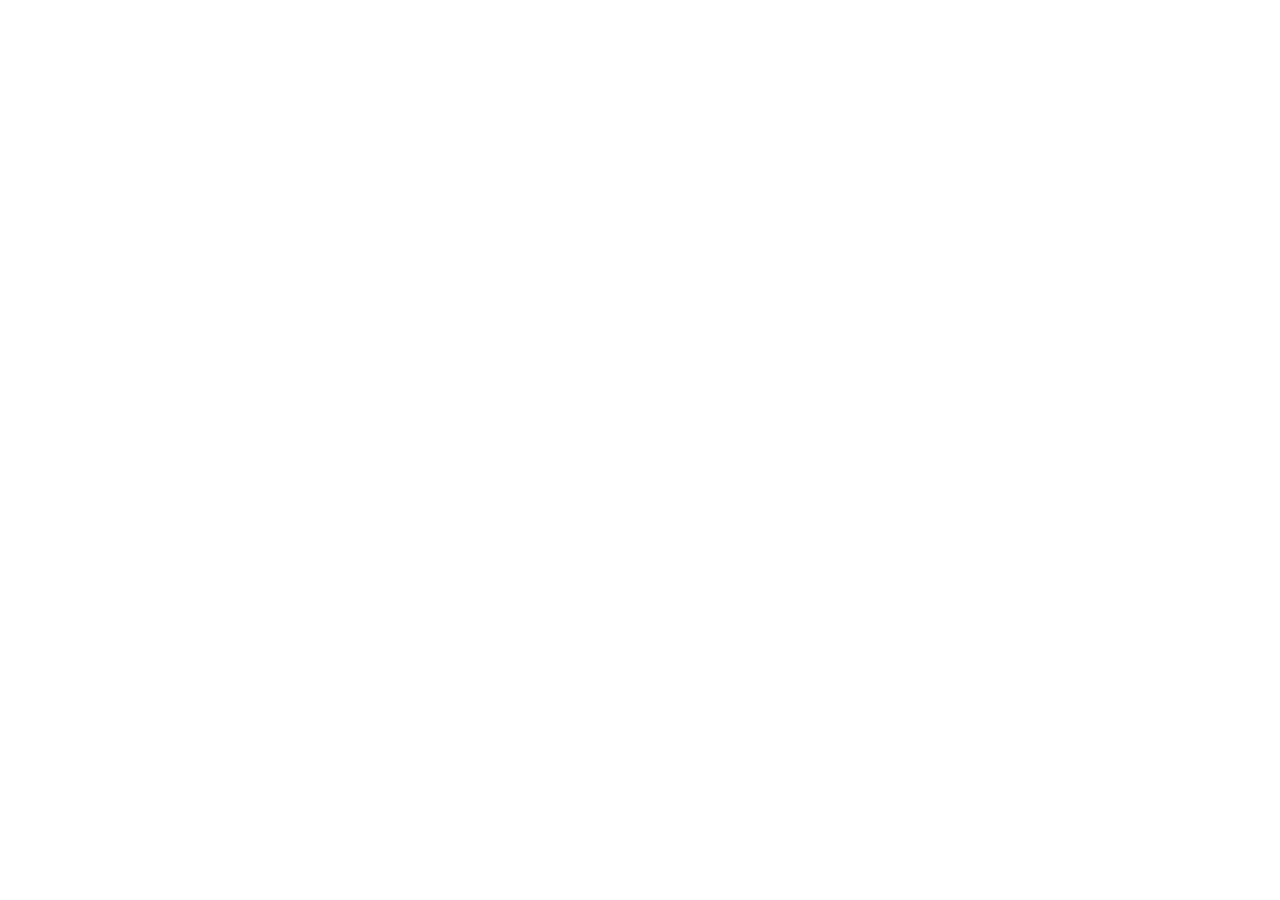
==== index.html @ b7bf2273 "Publish SILAS" ====
<!doctype html>
<html lang="id">
<head>
  <meta charset="utf-8">
  <meta name="viewport" content="width=device-width, initial-scale=1">
  <meta name="theme-color" content="#172554">
  <meta name="description" content="SILAS — Sistem Informasi Laundry Santri Dayah">
  <title>SILAS — Laundry Santri Dayah</title>
  <link rel="stylesheet" href="./styles.css">
</head>
<body>
  <div id="configWarning" class="config-warning hidden">
    <div class="config-card">
      <div class="brand-mark large">S</div>
      <p class="eyebrow">KONFIGURASI AWAL</p>
      <h1>Hubungkan SILAS ke Supabase</h1>
      <p>Isi URL project dan publishable key Supabase di file <code>supabase-config.js</code>, lalu muat ulang halaman.</p>
      <a class="btn btn-primary" href="https://supabase.com/dashboard" target="_blank" rel="noreferrer">Buka Supabase</a>
    </div>
  </div>

  <section id="authScreen" class="auth-screen hidden">
    <div class="auth-art">
      <div class="auth-art-overlay"></div>
      <div class="auth-brand">
        <img class="brand-logo" src="./assets/logo-ruhul-qurani.png" alt="Logo Ruhul Qur'ani">
        <div><div class="brand-title">SILAS</div><div class="brand-subtitle">Sistem Informasi Laundry Santri</div></div>
      </div>
      <div class="auth-message">
        <span class="eyebrow light">DAYAH · ADMINISTRASI LAUNDRY</span>
        <h1>Pencatatan lebih mudah.<br><em>Laporan lebih rapi.</em></h1>
        <p>Kelola data santri dan catatan laundry dari satu tempat, langsung melalui HP atau laptop.</p>
      </div>
      <div class="auth-bottom">SILAS · Sistem internal dayah</div>
    </div>
    <div class="auth-panel">
      <form id="loginForm" class="auth-form">
        <span class="eyebrow">SELAMAT DATANG</span>
        <h2>Masuk ke SILAS</h2>
        <p class="muted">Gunakan akun petugas yang telah dibuat oleh pengelola.</p>
        <label for="loginEmail">Email</label>
        <input id="loginEmail" type="email" autocomplete="username" placeholder="petugas@dayah.id" required>
        <label for="loginPassword">Password</label>
        <input id="loginPassword" type="password" autocomplete="current-password" placeholder="Masukkan password" required>
        <button class="btn btn-primary btn-wide" type="submit">Masuk <span aria-hidden="true">→</span></button>
        <p id="loginError" class="form-error" role="alert"></p>
        <p class="tiny muted">Akun dibuat oleh administrator melalui Supabase. Pendaftaran umum tidak tersedia.</p>
      </form>
    </div>
  </section>

  <div id="appShell" class="app-shell hidden">
    <aside class="sidebar" id="sidebar">
      <div class="sidebar-brand">
        <img class="brand-logo sidebar-logo" src="./assets/logo-ruhul-qurani.png" alt="Logo Ruhul Qur'ani">
        <div><div class="brand-title">SILAS</div><div class="brand-subtitle">Laundry Santri</div></div>
      </div>
      <div class="sidebar-label">MENU UTAMA</div>
      <nav class="nav-list" aria-label="Menu utama">
        <button class="nav-item active" data-view="dashboard"><span class="nav-icon">▦</span> Dashboard</button>
        <button class="nav-item" data-view="input"><span class="nav-icon">＋</span> Input laundry</button>
        <button class="nav-item" data-view="santri"><span class="nav-icon">♙</span> Data santri</button>
        <button class="nav-item" data-view="tahap"><span class="nav-icon">▣</span> Periode & tahap</button>
        <button class="nav-item" data-view="laporan"><span class="nav-icon">▤</span> Laporan</button>
        <button class="nav-item" data-view="pengaturan"><span class="nav-icon">⚙</span> Pengaturan laporan</button>
      </nav>
      <div class="sidebar-foot">
        <div class="connection-dot"></div><span>Terhubung ke Supabase</span>
        <button id="logoutBtn" class="logout-btn" title="Keluar">↪</button>
      </div>
    </aside>

    <main class="main-area">
      <header class="topbar">
        <button id="mobileMenuBtn" class="mobile-menu-btn" aria-label="Buka menu">☰</button>
        <div class="breadcrumb"><span>Dayah</span><span class="crumb-slash">/</span><strong id="pageBreadcrumb">Dashboard</strong></div>
        <div class="topbar-user"><div class="avatar">P</div><div class="user-meta"><strong id="userEmail">Petugas</strong><span>Petugas laundry</span></div></div>
      </header>

      <section id="view-dashboard" class="view-section">
        <section class="brand-hero premium-hero" aria-label="Identitas SILAS Dayah Ruhul Qurani">
          <div class="brand-hero-photo"></div><div class="brand-hero-shade"></div>
          <div class="brand-hero-content">
            <div class="hero-identity">
              <img class="hero-dayah-logo" src="./assets/logo-ruhul-qurani.png" alt="Logo Dayah Ruhul Qur'ani">
              <div class="hero-title-block"><div class="hero-kicker">DAYAH RUHUL QUR’ANI</div><h1>SILAS</h1><p>Sistem Informasi Laundry Santri</p><div class="hero-tagline">Bersih Pakaian · Nyaman Ibadah · Semangat Menuntut Ilmu</div></div>
            </div>
            <div class="hero-right">
              <div class="laundry-logo-placeholder premium-laundry-placeholder" id="heroLaundryLogo"><span class="laundry-placeholder-icon">＋</span><div><strong>Logo Laundry BUD_RQ</strong><small>Tambahkan di Pengaturan</small></div></div>
            </div>
          </div>
          <div class="hero-bottom-line"><span>RUHUL QUR’ANI</span><i class="hero-bottom-dot"></i><span>ADMINISTRASI LAUNDRY SANTRI</span></div>
        </section>

        <div class="dashboard-intro-grid">
        <section class="welcome-photo-card" aria-label="Santri Dayah Ruhul Qur'ani">
          <img src="./assets/santri-berkelompok.jpg" alt="Foto santri Dayah Ruhul Qur'ani berkelompok">
          <div class="welcome-photo-overlay"></div>
          <div class="welcome-photo-copy">
            <span class="welcome-chip">SELAMAT DATANG</span>
            <h2>Assalamu’alaikum, Pengurus Dayah</h2>
            <p>Kelola pencatatan laundry santri dengan lebih mudah, rapi, dan terdata.</p>
          </div>
          <div class="welcome-photo-caption"><span class="caption-dot"></span> Dayah Ruhul Qur’ani</div>
        </section>

          <section class="director-section director-side-section">
            <div class="director-section-heading"><div><p class="eyebrow">ARAHAN & MOTIVASI</p><h2>Direktur Badan Usaha Dayah</h2><p class="muted">Pesan dan motivasi untuk pelayanan yang lebih baik.</p></div><span class="director-section-mark">✦</span></div>
            <article class="director-card" id="directorCard">
              <div class="director-photo-wrap" id="directorDashboardPhoto">
                <div class="director-photo-placeholder"><span>DRQ</span><small>Foto direktur<br>ditambahkan melalui Pengaturan</small></div>
              </div>
              <div class="director-details">
                <span class="director-label">PIMPINAN BADAN USAHA</span>
                <h3 id="directorDashboardName">Nama Direktur</h3>
                <p class="director-role" id="directorDashboardRole">Direktur Badan Usaha Dayah Ruhul Qur’ani</p>
                <div class="director-divider"></div>
                <blockquote id="directorDashboardQuote">“Kebersihan dan kerapian adalah bagian dari pelayanan. Semoga setiap ikhtiar memudahkan santri dalam menuntut ilmu.”</blockquote>
              </div>
              <div class="director-card-glow"></div>
            </article>
          </section>
        </div>
        <div class="page-heading dashboard-heading">
          <div><p class="eyebrow">RINGKASAN</p><h1>Dashboard</h1><p class="muted">Semua pencatatan laundry dalam satu tempat.</p></div>
          <button class="btn btn-primary" data-goto="input">＋ Catat laundry</button>
        </div>
        <div class="stat-grid">
          <article class="stat-card premium-stat"><div class="stat-top"><span>Santri aktif</span><span class="stat-icon indigo">♙</span></div><strong id="statSantri">—</strong><small>Terdaftar untuk laundry</small></article>
          <article class="stat-card premium-stat"><div class="stat-top"><span>Total kamar</span><span class="stat-icon blue">⌂</span></div><strong id="statKamar">—</strong><small>Di seluruh jenjang</small></article>
          <article class="stat-card premium-stat"><div class="stat-top"><span>Total laundry</span><span class="stat-icon teal">↕</span></div><strong id="statKg">0 kg</strong><small id="statPeriodLabel">Periode terbaru</small></article>
          <article class="stat-card premium-stat"><div class="stat-top"><span>Tahap tercatat</span><span class="stat-icon amber">▣</span></div><strong id="statTahap">0</strong><small>Memiliki catatan laundry</small></article>
        </div>
        <div class="content-grid dashboard-grid dashboard-main-grid">
          <article class="panel premium-panel dashboard-period-panel"><div class="panel-heading"><div><h2>Periode laundry</h2><p class="muted">Pantau Tahap 1 sampai Tahap 8.</p></div><button class="btn btn-light btn-sm" data-goto="tahap">Kelola tahap</button></div><div id="dashboardStages" class="stage-list"><div class="empty-state">Memuat data…</div></div></article>

        </div>
        <article class="panel quick-panel premium-panel dashboard-quick-panel"><div class="panel-heading"><div><h2>Akses cepat</h2><p class="muted">Menu yang sering digunakan.</p></div></div><div class="quick-actions-grid"><button class="quick-action" data-goto="input"><span class="quick-icon">＋</span><span><strong>Input laundry</strong><small>Catat berat dan jumlah pakaian</small></span><b>→</b></button><button class="quick-action" data-goto="santri"><span class="quick-icon">♙</span><span><strong>Tambah santri</strong><small>Kelola data santri dan kamar</small></span><b>→</b></button><button class="quick-action" data-goto="laporan"><span class="quick-icon">▤</span><span><strong>Buat laporan PDF</strong><small>Gabungkan rekap semua kamar</small></span><b>→</b></button></div></article>
      </section>

      <section id="view-input" class="view-section hidden">
        <div class="page-heading"><div><p class="eyebrow">PENCATATAN</p><h1>Input laundry</h1><p class="muted">Ketik nama santri. Jenjang dan kamar akan muncul otomatis.</p></div></div>
        <div class="input-layout">
          <article class="panel form-panel">
            <div class="panel-heading"><div><h2>Catatan baru</h2><p class="muted">Pilih periode dan tahap, lalu catat santri.</p></div><span class="pill pill-blue">Input cepat</span></div>
            <form id="laundryForm">
              <div class="form-row two-col"><div class="field"><label for="inputPeriod">Periode</label><select id="inputPeriod" required><option value="">Pilih periode</option></select></div><div class="field"><label for="inputStage">Tahap laundry</label><select id="inputStage" required><option value="">Pilih tahap</option></select></div></div>
              <div class="field autocomplete-field"><label for="studentSearch">Nama santri</label><input id="studentSearch" type="search" autocomplete="off" placeholder="Ketik nama atau NIS…" required><div id="studentSuggestions" class="suggestions hidden"></div><small class="field-help">Hanya santri aktif yang memiliki kamar ditampilkan.</small></div>
              <div id="studentBio" class="bio-card hidden"></div>
              <div class="form-row two-col"><div class="field"><label for="weightInput">Berat laundry (kg) <span class="required">*</span></label><input id="weightInput" type="number" min="0.01" max="9999" step="0.01" inputmode="decimal" placeholder="Contoh: 3.5" required><small class="field-help">Harus lebih dari 0 kg.</small></div><div class="field"><label for="piecesInput">Jumlah pakaian</label><input id="piecesInput" type="number" min="0" max="100000" step="1" inputmode="numeric" placeholder="Opsional"><small class="field-help">Boleh dikosongkan.</small></div></div>
              <div id="laundryMessage" class="inline-message hidden" role="status"></div>
              <div class="form-actions"><button type="reset" class="btn btn-light">Bersihkan</button><button id="saveLaundryBtn" type="submit" class="btn btn-primary">Simpan catatan <span>→</span></button></div>
            </form>
          </article>
          <aside class="panel helper-panel"><div class="helper-icon">✦</div><h3>Catatan otomatis</h3><p class="muted">Biodata diambil dari data santri. Kamu tidak perlu memilih jenjang atau kamar saat mencatat laundry.</p><div class="helper-rule"><span>01</span><div><strong>Pilih santri</strong><small>Gunakan nama atau NIS.</small></div></div><div class="helper-rule"><span>02</span><div><strong>Isi kilogram</strong><small>Jumlah pakaian opsional.</small></div></div><div class="helper-rule"><span>03</span><div><strong>Simpan</strong><small>Catatan masuk ke rekap tahap.</small></div></div><div class="notice-box"><strong>Anti-duplikat</strong><p>Satu santri hanya dapat dicatat sekali pada tahap yang sama.</p></div></aside>
        </div>
        <article class="panel table-panel"><div class="panel-heading"><div><h2>Catatan pada tahap ini</h2><p class="muted">Daftar catatan yang sudah disimpan.</p></div><div id="stageTotals" class="total-chip">0 catatan · 0 kg</div></div><div class="table-wrap"><table><thead><tr><th>Nama santri</th><th>Jenjang</th><th>Kamar</th><th>Berat</th><th>Jumlah pakaian</th><th>Waktu input</th><th>Aksi</th></tr></thead><tbody id="stageRecordsBody"><tr><td colspan="7" class="empty-cell">Pilih periode dan tahap.</td></tr></tbody></table></div></article>
      </section>

      <section id="view-santri" class="view-section hidden">
        <div class="page-heading"><div><p class="eyebrow">DATA MASTER</p><h1>Data santri</h1><p class="muted">Tambah atau perbarui santri langsung dari web.</p></div><button id="showStudentFormBtn" class="btn btn-primary">＋ Tambah santri</button></div>
        <article id="studentFormPanel" class="panel form-panel hidden"><div class="panel-heading"><div><h2 id="studentFormTitle">Tambah santri baru</h2><p class="muted">Santri harus memiliki jenjang dan kamar agar masuk daftar laundry.</p></div><button id="cancelStudentFormBtn" class="icon-btn" type="button" aria-label="Tutup">×</button></div>
          <form id="studentForm"><input id="studentId" type="hidden"><div class="form-row two-col"><div class="field"><label for="studentName">Nama lengkap *</label><input id="studentName" required maxlength="150" placeholder="Nama santri sesuai data dayah"></div><div class="field"><label for="studentNis">NIS / nomor induk</label><input id="studentNis" maxlength="50" placeholder="Opsional"></div></div><div class="form-row two-col"><div class="field"><label for="studentLevel">Jenjang *</label><select id="studentLevel" required><option value="">Pilih jenjang</option></select></div><div class="field"><label for="studentRoom">Kamar *</label><select id="studentRoom" required disabled><option value="">Pilih jenjang terlebih dahulu</option></select></div></div><label class="checkbox-line"><input id="studentActive" type="checkbox" checked> Santri aktif dan dapat dicatat laundry</label><div id="studentMessage" class="inline-message hidden" role="status"></div><div class="form-actions"><button type="button" id="cancelStudentFormBtn2" class="btn btn-light">Batal</button><button type="submit" id="saveStudentBtn" class="btn btn-primary">Simpan santri</button></div></form>
        </article>
        <article class="panel table-panel"><div class="panel-heading responsive-heading"><div><h2>Daftar santri</h2><p id="studentCountLabel" class="muted">Memuat data santri…</p></div><div class="table-tools"><input id="studentFilter" class="search-input" type="search" placeholder="Cari nama, NIS, kamar…"><select id="studentLevelFilter" aria-label="Filter jenjang"><option value="">Semua jenjang</option></select></div></div><div class="table-wrap"><table><thead><tr><th>Nama santri</th><th>NIS</th><th>Jenjang</th><th>Kamar</th><th>Status</th><th>Aksi</th></tr></thead><tbody id="studentsBody"><tr><td colspan="6" class="empty-cell">Memuat data…</td></tr></tbody></table></div></article>
      </section>

      <section id="view-tahap" class="view-section hidden">
        <div class="page-heading"><div><p class="eyebrow">JADWAL</p><h1>Periode & tahap</h1><p class="muted">Setiap periode memiliki slot Tahap 1–8. Buat hanya tahap yang digunakan pada periode tersebut.</p></div></div>
        <div class="content-grid period-grid"><article class="panel form-panel"><div class="panel-heading"><div><h2>Buat periode baru</h2><p class="muted">Nomor periode dibuat otomatis: Periode 1, 2, 3, dan seterusnya.</p></div></div><form id="periodForm"><div class="period-explainer"><span class="period-number-preview" id="nextPeriodPreview">1</span><div><strong>Periode berikutnya</strong><small>Nomor akan bertambah otomatis dan tidak bergantung pada bulan.</small></div></div><div id="periodMessage" class="inline-message hidden" role="status"></div><button class="btn btn-primary" type="submit">＋ Buat periode</button></form></article>
          <article class="panel form-panel"><div class="panel-heading"><div><h2>Tambah tahap laundry</h2><p class="muted">Setiap periode dapat memiliki Tahap 1 hingga Tahap 8.</p></div></div><form id="stageForm"><div class="field"><label for="stagePeriod">Periode *</label><select id="stagePeriod" required><option value="">Pilih periode</option></select></div><div class="form-row two-col"><div class="field"><label for="stageNumber">Nomor tahap *</label><select id="stageNumber" required><option value="">Pilih tahap</option><option value="1">Tahap 1</option><option value="2">Tahap 2</option><option value="3">Tahap 3</option><option value="4">Tahap 4</option><option value="5">Tahap 5</option><option value="6">Tahap 6</option><option value="7">Tahap 7</option><option value="8">Tahap 8</option></select></div><div class="field"><label for="stageDate">Tanggal laundry *</label><input id="stageDate" type="date" required></div></div><div id="stageMessage" class="inline-message hidden" role="status"></div><button class="btn btn-primary" type="submit">＋ Tambah tahap</button></form></article></div>
        <article class="panel table-panel"><div class="panel-heading"><div><h2>Daftar periode dan tahap</h2><p class="muted">Laporan setiap periode selalu menampilkan kolom Tahap 1–8 dan totalnya.</p></div></div><div id="periodsList" class="periods-list"><div class="empty-state">Memuat periode…</div></div></article>
      </section>

      <section id="view-laporan" class="view-section hidden">
        <div class="page-heading"><div><p class="eyebrow">REKAPITULASI</p><h1>Laporan laundry</h1><p class="muted">Satu PDF lanskap berisi Tahap 1–8 dan total berat per santri, kamar, serta jenjang.</p></div></div>
        <div class="report-layout"><article class="panel form-panel"><div class="panel-heading"><div><h2>Buat laporan periode</h2><p class="muted">PDF A4 lanskap dengan kop surat, logo di kiri dan kanan, lalu rekap jenjang → kamar → santri.</p></div><div class="report-icon">▤</div></div><form id="reportForm"><div class="field"><label for="reportPeriod">Pilih periode *</label><select id="reportPeriod" required><option value="">Pilih periode</option></select></div><div class="report-includes"><strong>Isi laporan</strong><div>✓ Kop surat dapat diedit melalui Pengaturan</div><div>✓ Logo Laundry di kiri dan logo Dayah di kanan</div><div>✓ Kolom Tahap 1–8 dan total otomatis</div><div>✓ Rekap jenjang → kamar → santri dalam satu PDF</div></div><div id="reportMessage" class="inline-message hidden" role="status"></div><button class="btn btn-primary btn-wide" type="submit">Buat dan unduh PDF <span>↓</span></button></form></article><aside class="panel helper-panel"><div class="helper-icon">▤</div><h3>Rekap otomatis</h3><p class="muted">Data dikelompokkan berdasarkan jenjang dan kamar yang tersimpan saat laundry dicatat. Perpindahan kamar di masa depan tidak mengubah riwayat lama.</p><div class="notice-box"><strong>Jumlah pakaian</strong><p>Kolom pakaian boleh kosong. Laporan akan menjumlahkan hanya angka yang benar-benar dicatat.</p></div></aside></div>
      </section>

      <section id="view-pengaturan" class="view-section hidden">
        <div class="page-heading"><div><p class="eyebrow">KONFIGURASI</p><h1>Pengaturan laporan</h1><p class="muted">Atur kop surat, identitas dayah, dan logo yang muncul pada PDF lanskap.</p></div></div>
        <article class="panel form-panel settings-panel">
          <div class="panel-heading"><div><h2>Identitas kop surat</h2><p class="muted">Logo Laundry BUD_RQ tampil di kiri, logo Dayah tampil di kanan.</p></div><span class="pill pill-blue">PDF A4 Lanskap</span></div>
          <form id="reportSettingsForm">
            <div class="settings-logo-grid">
              <div class="settings-logo-card"><div class="settings-logo-preview" id="laundryLogoPreview"><span>Logo Laundry</span></div><div class="field"><label for="laundryLogoFile">Logo Laundry BUD_RQ · kiri</label><input id="laundryLogoFile" type="file" accept="image/png,image/jpeg"><small class="field-help">PNG/JPG, maksimal 1 MB. Logo bisa diganti kapan saja.</small></div><button type="button" id="clearLaundryLogoBtn" class="btn btn-light btn-sm">Hapus logo laundry</button></div>
              <div class="settings-logo-card"><div class="settings-logo-preview" id="dayahLogoPreview"><img src="./assets/logo-ruhul-qurani.png" alt="Logo Dayah"></div><div class="field"><label for="dayahLogoFile">Logo Dayah · kanan</label><input id="dayahLogoFile" type="file" accept="image/png,image/jpeg"><small class="field-help">Logo Ruhul Qur’ani digunakan sebagai default jika tidak diganti.</small></div><button type="button" id="clearDayahLogoBtn" class="btn btn-light btn-sm">Gunakan logo default</button></div>
            </div>
            <section class="director-settings">
              <div class="director-settings-heading"><div><h3>Profil Direktur di Dashboard</h3><p class="muted">Foto, nama, jabatan, dan pesan akan tampil di bawah foto pada HP maupun laptop.</p></div><span class="director-settings-icon">✦</span></div>
              <div class="director-settings-grid">
                <div class="director-upload-column">
                  <div class="director-settings-photo" id="directorPhotoPreview"><div class="director-photo-placeholder"><span>DRQ</span><small>Unggah foto direktur</small></div></div>
                  <div class="field"><label for="directorPhotoFile">Foto Direktur</label><input id="directorPhotoFile" type="file" accept="image/png,image/jpeg,image/webp"><small class="field-help">Gunakan foto resmi, JPG/PNG/WebP maksimal 1 MB.</small></div>
                  <button type="button" id="clearDirectorPhotoBtn" class="btn btn-light btn-sm">Hapus foto</button>
                </div>
                <div class="director-fields-column">
                  <div class="field"><label for="settingDirectorName">Nama Direktur</label><input id="settingDirectorName" maxlength="180" placeholder="Contoh: Tgk. H. ..."></div>
                  <div class="field"><label for="settingDirectorRole">Jabatan</label><input id="settingDirectorRole" maxlength="180" placeholder="Direktur Badan Usaha Dayah Ruhul Qur’ani"></div>
                  <div class="field"><label for="settingDirectorQuote">Kata-kata / pesan</label><textarea id="settingDirectorQuote" rows="3" maxlength="500" placeholder="Pesan singkat yang ingin ditampilkan di dashboard"></textarea></div>
                </div>
              </div>
            </section>
            <div class="form-row two-col"><div class="field"><label for="settingDayahName">Nama dayah *</label><input id="settingDayahName" maxlength="180" required value="Dayah Ruhul Qur'ani"></div><div class="field"><label for="settingReportTitle">Judul laporan *</label><input id="settingReportTitle" maxlength="180" required value="REKAPITULASI LAUNDRY SANTRI"></div></div>
            <div class="field"><label for="settingAddress">Alamat / keterangan kop surat</label><textarea id="settingAddress" rows="2" maxlength="500" placeholder="Alamat dayah, desa, kecamatan, kabupaten"></textarea></div>
            <div class="field"><label for="settingContact">Kontak / identitas tambahan</label><input id="settingContact" maxlength="180" placeholder="Telepon, email, atau identitas resmi (opsional)"></div>
            <div class="settings-report-preview"><div class="settings-preview-logo left" id="previewLaundryLogo"><span>Logo Laundry</span></div><div class="settings-preview-copy"><strong id="previewDayahName">DAYAH RUHUL QUR’ANI</strong><span id="previewAddress">Alamat dayah akan tampil di sini</span><small id="previewContact">Kontak / identitas tambahan</small><b id="previewReportTitle">REKAPITULASI LAUNDRY SANTRI</b></div><div class="settings-preview-logo right" id="previewDayahLogo"><img src="./assets/logo-ruhul-qurani.png" alt="Logo Dayah"></div></div>
            <p class="field-help">Pratinjau kop surat: logo laundry di kiri, identitas di tengah, dan logo dayah di kanan.</p>
            <div id="reportSettingsMessage" class="inline-message hidden" role="status"></div><div class="form-actions"><button type="button" id="resetReportSettingsBtn" class="btn btn-light">Pulihkan default</button><button type="submit" id="saveReportSettingsBtn" class="btn btn-primary">Simpan pengaturan laporan</button></div>
          </form>
        </article>
      </section>

      <footer class="app-footer"><span>SILAS · Sistem Informasi Laundry Santri</span><span>Data tersimpan di Supabase</span></footer>
    </main>
  </div>
  <div id="toastContainer" class="toast-container" aria-live="polite"></div>
  <script type="module" src="./app.js"></script>
</body>
</html>
---- styles.css ----
@import url('https://fonts.googleapis.com/css2?family=DM+Sans:wght@400;500;600;700&family=Manrope:wght@400;500;600;700;800&display=swap');
:root{--navy:#172554;--navy-2:#1e3a8a;--indigo:#4f46e5;--indigo-dark:#3730a3;--blue-pale:#eef2ff;--ink:#172033;--muted:#6b7280;--line:#e5e7eb;--surface:#fff;--bg:#f6f7fb;--teal:#0f766e;--green:#15803d;--amber:#b45309;--red:#b91c1c;--radius:18px;--shadow:0 10px 30px rgba(30,41,59,.05)}
*{box-sizing:border-box}body{margin:0;background:var(--bg);color:var(--ink);font-family:'DM Sans',sans-serif;font-size:14px}button,input,select{font:inherit}button{cursor:pointer}h1,h2,h3,p{margin-top:0}h1,h2,h3,.brand-title{font-family:'Manrope','DM Sans',sans-serif;letter-spacing:-.035em}h1{font-size:clamp(27px,3vw,34px);line-height:1.2;margin-bottom:8px}h2{font-size:19px;margin-bottom:5px}h3{font-size:18px;margin-bottom:8px}p{line-height:1.55}.hidden{display:none!important}.muted{color:var(--muted)}.tiny{font-size:11px}.eyebrow{font-size:10px;letter-spacing:.15em;font-weight:800;color:var(--indigo);margin-bottom:9px}.eyebrow.light{color:#c7d2fe}.required{color:var(--red)}.btn{border:0;border-radius:11px;padding:11px 15px;font-weight:700;display:inline-flex;gap:10px;align-items:center;justify-content:center;transition:.18s ease;white-space:nowrap}.btn:hover{transform:translateY(-1px)}.btn-primary{background:var(--indigo);color:white;box-shadow:0 5px 12px #4f46e526}.btn-primary:hover{background:var(--indigo-dark)}.btn-light{background:#f3f4f6;color:#374151;border:1px solid #e5e7eb}.btn-sm{padding:8px 11px;font-size:12px}.btn-wide{width:100%}.icon-btn{border:0;background:#f3f4f6;width:34px;height:34px;border-radius:10px;font-size:23px;color:#64748b}.brand-mark{width:43px;height:43px;border-radius:14px;display:grid;place-items:center;background:linear-gradient(145deg,#818cf8,#4338ca);color:white;font-family:Manrope;font-size:24px;font-weight:800;box-shadow:0 8px 18px #4338ca33}.brand-mark.large{width:58px;height:58px;font-size:31px;margin:0 auto 20px}.brand-title{font-size:20px;font-weight:800;color:white;line-height:1.1}.brand-subtitle{font-size:11px;color:#c7d2fe;margin-top:4px}.config-warning{position:fixed;inset:0;background:#0f172a;display:grid;place-items:center;padding:24px;z-index:100}.config-card{max-width:480px;width:100%;background:white;border-radius:22px;padding:34px;text-align:center;box-shadow:0 20px 80px #0003}.config-card h1{font-size:27px}.config-card p{color:var(--muted)}.config-card code{background:#eef2ff;padding:2px 5px;border-radius:4px}
/* auth */.auth-screen{min-height:100vh;display:grid;grid-template-columns:minmax(360px,1fr) minmax(350px,.8fr);background:white}.auth-art{min-height:100vh;position:relative;overflow:hidden;padding:42px;display:flex;flex-direction:column;justify-content:space-between;color:white;background:radial-gradient(ellipse at 20% 20%,#4338ca 0,transparent 38%),radial-gradient(ellipse at 90% 75%,#312e81 0,transparent 42%),linear-gradient(135deg,#172554,#1e1b4b)}.auth-art:before,.auth-art:after{content:'';position:absolute;border:1px solid #ffffff18;border-radius:50%;width:550px;height:550px;right:-180px;top:18%;pointer-events:none}.auth-art:after{width:410px;height:410px;right:-110px;top:27%}.auth-brand{display:flex;align-items:center;gap:13px;position:relative;z-index:1}.auth-message{position:relative;z-index:1;max-width:530px;margin:70px 0}.auth-message h1{font-size:clamp(34px,4vw,53px);line-height:1.18;letter-spacing:-.055em}.auth-message h1 em{font-style:normal;color:#a5b4fc}.auth-message p{max-width:410px;color:#cbd5e1;font-size:15px}.auth-bottom{position:relative;z-index:1;color:#a5b4fc;font-size:11px}.auth-panel{display:grid;place-items:center;padding:35px}.auth-form{width:min(100%,390px)}.auth-form h2{font-size:29px;margin-bottom:8px}.auth-form>p{margin-bottom:25px}.auth-form label,.field label{display:block;font-weight:700;font-size:12px;margin-bottom:8px;color:#374151}.auth-form input,.field input,.field select,.search-input,.table-tools select{width:100%;border:1px solid #dfe3eb;background:#fff;border-radius:10px;padding:12px 13px;color:#111827;outline:none;transition:border .15s,box-shadow .15s}.auth-form input{margin-bottom:17px}.auth-form input:focus,.field input:focus,.field select:focus,.search-input:focus,.table-tools select:focus{border-color:#818cf8;box-shadow:0 0 0 3px #c7d2fe66}.form-error{font-size:12px;color:var(--red);min-height:18px;margin:10px 0 5px!important}
/* shell */.app-shell{min-height:100vh}.sidebar{position:fixed;inset:0 auto 0 0;width:248px;background:linear-gradient(180deg,#172554,#1e1b4b);padding:25px 16px 16px;color:white;display:flex;flex-direction:column;z-index:20}.sidebar-brand{display:flex;align-items:center;gap:12px;padding:0 9px 33px}.sidebar-label{padding:0 12px 11px;font-size:9px;font-weight:800;letter-spacing:.16em;color:#94a3b8}.nav-list{display:grid;gap:5px}.nav-item{width:100%;border:0;background:transparent;color:#cbd5e1;border-radius:11px;padding:12px 13px;display:flex;align-items:center;gap:12px;text-align:left;font-weight:600;font-size:13px}.nav-item:hover{background:#ffffff0c;color:white}.nav-item.active{background:#4f46e5;color:white;box-shadow:0 7px 16px #11154b40}.nav-icon{width:20px;text-align:center;font-size:18px}.sidebar-foot{margin-top:auto;border-top:1px solid #ffffff18;padding:17px 9px 4px;display:flex;align-items:center;gap:8px;font-size:10px;color:#cbd5e1}.connection-dot{width:7px;height:7px;background:#34d399;border-radius:50%;box-shadow:0 0 0 4px #34d39918}.logout-btn{margin-left:auto;border:0;background:#ffffff12;color:white;border-radius:8px;width:29px;height:29px;font-size:18px}.main-area{margin-left:248px;min-height:100vh;display:flex;flex-direction:column}.topbar{height:72px;padding:0 36px;background:#ffffffd9;backdrop-filter:blur(14px);border-bottom:1px solid #e8eaf0;display:flex;align-items:center;justify-content:space-between;position:sticky;top:0;z-index:10}.breadcrumb{display:flex;align-items:center;gap:10px;color:#9ca3af;font-size:12px}.breadcrumb strong{color:#374151}.crumb-slash{color:#d1d5db}.topbar-user{display:flex;align-items:center;gap:10px}.avatar{width:34px;height:34px;border-radius:12px;background:#e0e7ff;color:#4338ca;display:grid;place-items:center;font-weight:800}.user-meta{display:grid;gap:2px}.user-meta strong{font-size:11px;max-width:210px;overflow:hidden;text-overflow:ellipsis}.user-meta span{font-size:10px;color:#9ca3af}.mobile-menu-btn{display:none}.view-section{padding:31px 36px 26px;max-width:1600px;width:100%;margin:0 auto;flex:1}.page-heading{display:flex;align-items:center;justify-content:space-between;gap:18px;margin-bottom:25px}.page-heading p{margin-bottom:0}.stat-grid{display:grid;grid-template-columns:repeat(4,minmax(0,1fr));gap:16px;margin-bottom:23px}.stat-card,.panel{background:white;border:1px solid #e9ebf2;border-radius:var(--radius);box-shadow:var(--shadow)}.stat-card{padding:19px 20px}.stat-top{display:flex;justify-content:space-between;align-items:center;color:#6b7280;font-size:12px;font-weight:600}.stat-card>strong{display:block;font-size:29px;font-family:Manrope;letter-spacing:-.05em;margin:15px 0 4px}.stat-card small{font-size:10px;color:#9ca3af}.stat-icon{width:34px;height:34px;border-radius:11px;display:grid;place-items:center;font-size:17px}.stat-icon.indigo{background:#eef2ff;color:#4f46e5}.stat-icon.blue{background:#dbeafe;color:#2563eb}.stat-icon.teal{background:#ccfbf1;color:#0f766e}.stat-icon.amber{background:#fef3c7;color:#b45309}.content-grid{display:grid;grid-template-columns:minmax(0,1.5fr) minmax(260px,.8fr);gap:18px}.panel{padding:22px;margin-bottom:19px;min-width:0}.panel-heading{display:flex;align-items:center;justify-content:space-between;gap:14px;margin-bottom:19px}.panel-heading p{font-size:12px;margin:0}.panel-heading h2{font-size:17px}.stage-list{display:grid;gap:10px}.stage-row{display:flex;align-items:center;gap:12px;padding:12px;border:1px solid #eef0f5;border-radius:12px}.stage-date-icon{width:40px;height:42px;border-radius:11px;background:#eef2ff;color:#4338ca;display:grid;place-items:center;font-size:12px;font-weight:800;flex-shrink:0}.stage-info{flex:1;min-width:0}.stage-info strong{display:block;font-size:12px}.stage-info small{display:block;color:#9ca3af;font-size:10px;margin-top:4px}.stage-status{font-size:10px;border-radius:20px;padding:6px 9px;background:#f3f4f6;color:#6b7280;white-space:nowrap}.stage-status.done{background:#dcfce7;color:#166534}.stage-status.progress{background:#fef3c7;color:#92400e}.quick-action{width:100%;display:flex;align-items:center;gap:12px;text-align:left;border:0;background:white;padding:14px 0;border-bottom:1px solid #f0f1f5}.quick-action:last-child{border-bottom:0}.quick-icon{width:38px;height:38px;border-radius:12px;background:#eef2ff;color:#4f46e5;display:grid;place-items:center;font-size:20px;flex-shrink:0}.quick-action>span:nth-child(2){display:grid;gap:4px;flex:1}.quick-action strong{font-size:12px}.quick-action small{font-size:10px;color:#9ca3af}.quick-action b{font-size:18px;color:#9ca3af}.quick-action:hover strong{color:var(--indigo)}.app-footer{display:flex;justify-content:space-between;gap:12px;padding:16px 36px 22px;color:#9ca3af;font-size:10px}
/* forms & tables */.input-layout{display:grid;grid-template-columns:minmax(0,1.6fr) minmax(250px,.8fr);gap:18px;align-items:start}.form-panel{padding:24px}.pill{font-size:10px;font-weight:700;padding:7px 10px;border-radius:20px;white-space:nowrap}.pill-blue{background:#eef2ff;color:#4338ca}.field{position:relative;margin-bottom:17px;min-width:0}.field input,.field select{font-size:13px}.field-help{display:block;font-size:10px;color:#9ca3af;margin-top:6px;line-height:1.4}.form-row{display:grid;gap:14px}.two-col{grid-template-columns:repeat(2,minmax(0,1fr))}.form-actions{display:flex;justify-content:flex-end;gap:9px;margin-top:21px;padding-top:18px;border-top:1px solid #f0f1f5}.autocomplete-field{z-index:5}.suggestions{position:absolute;top:100%;left:0;right:0;background:white;border:1px solid #e0e4ee;border-radius:12px;box-shadow:0 12px 30px #0f172a17;max-height:250px;overflow:auto;z-index:15;padding:5px}.suggestion-item{width:100%;border:0;background:white;text-align:left;padding:10px;border-radius:8px;display:flex;gap:10px;align-items:center}.suggestion-item:hover{background:#f5f6ff}.suggestion-avatar{width:32px;height:32px;background:#eef2ff;color:#4338ca;border-radius:10px;display:grid;place-items:center;font-weight:800;flex-shrink:0}.suggestion-item span:nth-child(2){display:grid;gap:3px;flex:1;min-width:0}.suggestion-item strong{font-size:12px}.suggestion-item small{font-size:10px;color:#9ca3af}.bio-card{border:1px solid #c7d2fe;background:linear-gradient(135deg,#f5f7ff,#fff);border-radius:14px;padding:15px;margin:-3px 0 17px}.bio-top{display:flex;align-items:center;gap:11px;margin-bottom:13px}.bio-avatar{width:43px;height:43px;border-radius:13px;background:#e0e7ff;color:#4338ca;display:grid;place-items:center;font-weight:800;font-size:18px}.bio-top strong{display:block;font-size:13px}.bio-top small{display:block;color:#6b7280;font-size:10px;margin-top:3px}.bio-grid{display:grid;grid-template-columns:repeat(2,minmax(0,1fr));gap:10px}.bio-item{border-top:1px solid #e5e7eb;padding-top:9px}.bio-item small{display:block;font-size:10px;color:#9ca3af;margin-bottom:4px}.bio-item strong{font-size:12px}.helper-panel{padding:24px}.helper-icon{width:42px;height:42px;background:#eef2ff;color:#4f46e5;display:grid;place-items:center;border-radius:13px;font-size:20px;margin-bottom:18px}.helper-panel>p{font-size:12px}.helper-rule{display:flex;gap:11px;margin-top:17px;align-items:flex-start}.helper-rule>span{width:27px;height:27px;border-radius:9px;background:#f3f4f6;color:#4b5563;display:grid;place-items:center;font-size:10px;font-weight:800;flex-shrink:0}.helper-rule div{display:grid;gap:4px}.helper-rule strong{font-size:11px}.helper-rule small{font-size:10px;color:#9ca3af;line-height:1.4}.notice-box{background:#f8fafc;border:1px solid #e8edf5;border-radius:12px;padding:13px;margin-top:22px}.notice-box strong{font-size:11px}.notice-box p{font-size:10px;color:#6b7280;margin:5px 0 0}.inline-message{padding:11px 12px;border-radius:10px;font-size:12px;margin:10px 0}.inline-message.success{background:#dcfce7;color:#166534}.inline-message.error{background:#fee2e2;color:#991b1b}.inline-message.info{background:#eef2ff;color:#3730a3}.table-panel{padding:22px 0 0;overflow:hidden}.table-panel>.panel-heading{padding:0 22px}.table-wrap{width:100%;overflow:auto}table{width:100%;border-collapse:collapse;white-space:nowrap}thead{background:#f8fafc}th{font-size:10px;text-transform:uppercase;letter-spacing:.05em;color:#9ca3af;font-weight:800;text-align:left;padding:13px 17px;border-top:1px solid #f0f1f5;border-bottom:1px solid #f0f1f5}td{font-size:12px;color:#4b5563;padding:14px 17px;border-bottom:1px solid #f1f3f7}tbody tr:last-child td{border-bottom:0}tbody tr:hover{background:#fafbff}.person-cell{display:flex;align-items:center;gap:9px}.mini-avatar{width:30px;height:30px;border-radius:10px;background:#eef2ff;color:#4338ca;display:grid;place-items:center;font-size:10px;font-weight:800;flex-shrink:0}.person-cell strong{font-size:12px;color:#1f2937}.person-cell small{display:block;font-size:10px;color:#9ca3af;margin-top:3px}.status-tag{padding:5px 8px;border-radius:20px;font-size:10px;font-weight:700}.status-tag.active{background:#dcfce7;color:#166534}.status-tag.inactive{background:#f3f4f6;color:#6b7280}.table-actions{display:flex;gap:6px}.text-btn{border:1px solid #e5e7eb;background:white;color:#4f46e5;padding:6px 8px;border-radius:7px;font-size:10px;font-weight:700}.text-btn.danger{color:#b91c1c}.empty-cell{text-align:center;color:#9ca3af;padding:32px!important}.total-chip{background:#eef2ff;color:#4338ca;border-radius:9px;padding:8px 11px;font-size:10px;font-weight:800;white-space:nowrap}.table-tools{display:flex;gap:8px}.search-input{width:220px!important;font-size:12px!important;padding:9px 11px!important}.table-tools select{width:175px;font-size:12px;padding:9px}.responsive-heading{align-items:flex-start}.checkbox-line{display:flex;align-items:center;gap:9px;color:#4b5563;font-size:12px;margin:5px 0 10px}.checkbox-line input{accent-color:var(--indigo)}.period-grid{grid-template-columns:repeat(2,minmax(0,1fr));align-items:start}.periods-list{padding:0 22px 20px}.period-card{border:1px solid #e9edf4;border-radius:13px;margin-bottom:11px;overflow:hidden}.period-card-head{padding:15px 16px;background:#fafbff;display:flex;align-items:center;justify-content:space-between;gap:12px}.period-card-head strong{font-size:13px}.period-card-head small{display:block;font-size:10px;color:#9ca3af;margin-top:4px}.period-stages{display:grid;grid-template-columns:repeat(auto-fill,minmax(160px,1fr));gap:8px;padding:13px}.period-stage{border:1px solid #edf0f5;border-radius:10px;padding:11px;display:grid;gap:5px}.period-stage strong{font-size:11px}.period-stage small{font-size:10px;color:#9ca3af}.report-layout{display:grid;grid-template-columns:minmax(0,1.3fr) minmax(260px,.8fr);gap:18px;align-items:start}.report-icon{width:42px;height:42px;border-radius:13px;background:#eef2ff;color:#4f46e5;display:grid;place-items:center;font-size:21px}.report-includes{display:grid;gap:12px;background:#f8fafc;border:1px solid #edf0f5;border-radius:12px;padding:16px;margin:20px 0;font-size:11px;color:#4b5563}.report-includes strong{font-size:12px;color:#1f2937}.report-includes div::first-letter{color:#059669}.empty-state{padding:24px;color:#9ca3af;text-align:center;font-size:12px}.toast-container{position:fixed;right:20px;bottom:20px;z-index:100;display:grid;gap:9px;width:min(360px,calc(100vw - 40px))}.toast{padding:13px 15px;border-radius:12px;box-shadow:0 10px 30px #0f172a22;background:#172554;color:white;font-size:12px;line-height:1.4;animation:toastIn .2s ease}.toast.error{background:#991b1b}.toast.success{background:#166534}@keyframes toastIn{from{opacity:0;transform:translateY(8px)}to{opacity:1;transform:translateY(0)}}
@media(max-width:1180px){.sidebar{width:220px}.main-area{margin-left:220px}.view-section{padding:26px 23px}.topbar{padding:0 23px}.stat-grid{grid-template-columns:repeat(2,minmax(0,1fr))}.input-layout{grid-template-columns:minmax(0,1.4fr) minmax(220px,.8fr)}.app-footer{padding-left:23px;padding-right:23px}}
@media(max-width:850px){.sidebar{transform:translateX(-100%);transition:transform .22s ease;box-shadow:15px 0 40px #0f172a20}.sidebar.open{transform:translateX(0)}.main-area{margin-left:0}.mobile-menu-btn{display:block;border:0;background:#eef2ff;color:#4338ca;width:35px;height:35px;border-radius:10px;font-size:17px}.topbar{gap:12px;height:65px;padding:0 18px}.breadcrumb{margin-right:auto}.view-section{padding:24px 18px}.input-layout,.content-grid,.report-layout{grid-template-columns:1fr}.helper-panel{display:none}.period-grid{grid-template-columns:1fr}.auth-screen{grid-template-columns:1fr}.auth-art{min-height:280px;padding:26px}.auth-message{margin:32px 0 15px}.auth-message h1{font-size:34px}.auth-bottom{display:none}.auth-panel{padding:30px 22px}.auth-brand .brand-title{font-size:18px}.auth-art:before,.auth-art:after{right:-300px}.app-footer{padding:15px 18px 22px}}
@media(max-width:560px){.topbar-user .user-meta{display:none}.topbar{padding:0 13px}.view-section{padding:20px 12px}.page-heading{align-items:flex-start;flex-direction:column;margin-bottom:20px}.page-heading>.btn{width:100%}.stat-grid{gap:10px}.stat-card{padding:14px}.stat-card>strong{font-size:25px;margin:12px 0 3px}.stat-top{font-size:11px}.stat-icon{width:29px;height:29px}.panel{border-radius:15px;padding:17px;margin-bottom:13px}.form-panel{padding:17px}.two-col{grid-template-columns:1fr;gap:0}.panel-heading{align-items:flex-start}.table-panel{padding:17px 0 0}.table-panel>.panel-heading{padding:0 15px;flex-direction:column}.table-tools{width:100%;flex-direction:column}.search-input,.table-tools select{width:100%!important}.responsive-heading{align-items:stretch}.form-actions .btn{flex:1}.bio-grid{grid-template-columns:1fr 1fr}.stage-status{font-size:9px;padding:5px 7px}.app-footer{font-size:9px;padding:13px 12px 20px}.app-footer span:last-child{display:none}.auth-message p{font-size:13px}.auth-art{min-height:250px}.auth-panel{padding:28px 18px}.periods-list{padding:0 12px 15px}.period-stages{grid-template-columns:1fr 1fr}.period-card-head{align-items:flex-start;flex-direction:column}.form-row.two-col .field:last-child{margin-bottom:17px}}

/* SILAS Ruhul Qur'ani branding: deep blue, indigo, white and gold */
:root{--navy:#082b59;--navy-2:#123f78;--indigo:#1e63d8;--indigo-dark:#174da8;--blue-pale:#eaf3ff;--ink:#14243d;--muted:#65758b;--line:#e0e8f2;--bg:#f4f7fb;--teal:#0e9f9a;--amber:#c58b22;--radius:18px;--shadow:0 12px 34px rgba(11,43,89,.075)}
body{background:linear-gradient(180deg,#f6f9fd 0%,#f2f6fb 100%)}
.brand-logo{width:54px;height:54px;object-fit:contain;background:#fff;border-radius:15px;padding:4px;box-shadow:0 8px 22px rgba(2,16,44,.16);flex-shrink:0}
.sidebar-logo{width:47px;height:47px;border-radius:13px;padding:3px}
.sidebar{background:linear-gradient(180deg,#08264d 0%,#0b3470 58%,#081e3f 100%);overflow:hidden}
.sidebar>*{position:relative;z-index:1}
.sidebar:after{content:"";position:absolute;z-index:0;bottom:0;left:0;right:0;height:240px;background:linear-gradient(180deg,#08264d 0%,rgba(8,38,77,.3) 30%,rgba(8,30,63,.15) 100%),url('./assets/masjid-senja.jpg') center 53%/cover no-repeat;opacity:.5;pointer-events:none;mask-image:linear-gradient(to bottom,transparent 0%,#000 35%)}
.sidebar-brand{padding-bottom:29px}
.sidebar .brand-title{font-size:19px;letter-spacing:-.04em}
.sidebar .brand-subtitle{color:#c9ddf8}
.nav-item{color:#d7e5f7}
.nav-item.active{background:linear-gradient(105deg,#f7df9b,#d4a74c);color:#0b2b55;box-shadow:0 8px 18px #061a382e}
.nav-item:hover{background:#ffffff15}
.sidebar-foot{border-color:#ffffff25;color:#d6e3f4}
.main-area{background:transparent}
.topbar{background:rgba(255,255,255,.92);border-bottom-color:#e0e8f2}
.mobile-menu-btn{background:#e6efff;color:#174da8}
.btn-primary{background:linear-gradient(135deg,#0b3470,#1f65cf);box-shadow:0 7px 17px rgba(21,82,167,.2)}
.btn-primary:hover{background:linear-gradient(135deg,#08264d,#174da8)}
.stat-card,.panel{border-color:#e4ebf4;box-shadow:var(--shadow)}
.stat-icon.indigo{background:#e5edff;color:#1f5cc4}.stat-icon.blue{background:#dcecff;color:#1d63ca}.stat-icon.teal{background:#d8f5ef;color:#087f78}.stat-icon.amber{background:#fff2d1;color:#9b6b12}
.nav-icon{font-size:17px}
.brand-hero{position:relative;isolation:isolate;min-height:275px;overflow:hidden;border-radius:22px;margin:0 0 28px;background:#0a2e5e;box-shadow:0 18px 45px rgba(8,35,75,.18);color:white}
.brand-hero-photo{position:absolute;inset:0;z-index:-3;background-image:url('./assets/santri-berkelompok.jpg');background-size:cover;background-position:center 43%;transform:scale(1.015)}
.brand-hero-shade{position:absolute;inset:0;z-index:-2;background:linear-gradient(90deg,rgba(6,29,65,.87) 0%,rgba(8,41,82,.75) 42%,rgba(8,38,76,.45) 73%,rgba(7,29,60,.64) 100%),linear-gradient(0deg,rgba(4,24,52,.48),transparent 60%)}
.brand-hero-content{display:flex;align-items:center;justify-content:space-between;gap:24px;min-height:238px;padding:25px 27px 18px}
.hero-identity{display:flex;align-items:center;gap:20px;min-width:0;max-width:67%}
.hero-dayah-logo{width:104px;height:104px;object-fit:contain;background:#fff;border-radius:24px;padding:7px;box-shadow:0 12px 32px #00163460;flex-shrink:0}
.hero-title-block{min-width:0}
.hero-kicker{font-size:10px;font-weight:800;letter-spacing:.18em;color:#f5d68d}
.hero-title-block h1{font-size:clamp(42px,5vw,66px);line-height:.98;letter-spacing:-.065em;color:#fff;margin:9px 0 5px;text-shadow:0 5px 20px #00142d6b}
.hero-title-block p{font-size:clamp(14px,1.5vw,18px);font-weight:700;color:#e7f0ff;margin:0 0 13px}
.hero-tagline{display:inline-flex;align-items:center;gap:7px;flex-wrap:wrap;font-size:11px;color:#ffedbf;border-top:1px solid #e9c77380;padding-top:10px;letter-spacing:.02em}
.hero-right{width:min(32%,290px);display:grid;gap:10px;flex-shrink:0}
.hero-mosque-photo{height:135px;border:1px solid #ffffff5c;border-radius:15px;overflow:hidden;position:relative;box-shadow:0 10px 25px #00142d38}
.hero-mosque-photo img{width:100%;height:100%;object-fit:cover;object-position:center 43%;display:block}
.hero-mosque-photo:after{content:"";position:absolute;inset:30% 0 0;background:linear-gradient(0deg,#071d3de8,transparent)}
.hero-mosque-photo span{position:absolute;z-index:1;left:12px;right:12px;bottom:10px;color:#fff;font-size:10px;font-weight:600;line-height:1.4}
.laundry-logo-placeholder{display:flex;align-items:center;gap:10px;min-height:54px;padding:9px 12px;border:1px dashed #ffdf8e;border-radius:13px;background:rgba(255,255,255,.93);color:#17375f}
.laundry-placeholder-icon{width:33px;height:33px;border-radius:10px;background:#eaf3ff;color:#1c61c7;display:grid;place-items:center;font-size:21px;flex-shrink:0}
.laundry-logo-placeholder strong,.laundry-logo-placeholder small{display:block}
.laundry-logo-placeholder strong{font-size:11px}
.laundry-logo-placeholder small{font-size:9px;color:#718198;margin-top:3px}
.hero-bottom-line{min-height:37px;background:rgba(4,22,48,.55);border-top:1px solid #ffffff28;padding:10px 27px;display:flex;align-items:center;gap:11px;font-size:9px;letter-spacing:.17em;color:#dbe9fb;font-weight:700}
.hero-bottom-line span:first-child{color:#f5d68d}
.hero-bottom-dot{width:5px;height:5px;background:#f5d68d;border-radius:50%}
.page-heading{margin-bottom:22px}
.page-heading .eyebrow{color:#1f65cf}
.stat-card{position:relative;overflow:hidden}
.stat-card:after{content:"";position:absolute;right:-18px;bottom:-25px;width:90px;height:90px;border:1px solid #1d63ca12;border-radius:50%;pointer-events:none}
.bio-card{background:linear-gradient(135deg,#f1f7ff,#fff);border-color:#d9e7fb}
.bio-avatar,.suggestion-avatar,.mini-avatar{background:#e5efff;color:#1555ad}
.quick-icon{background:#eaf2ff;color:#1d5fc2}
.report-icon{background:#eaf2ff;color:#1758b7}
.app-footer{align-items:center}
.app-footer>span:first-child{display:flex;align-items:center;gap:8px}
.footer-logo{width:22px;height:22px;object-fit:contain;background:#fff;border-radius:6px;padding:1px}
.auth-art{background-image:linear-gradient(120deg,rgba(4,27,61,.9),rgba(10,53,106,.76)),url('./assets/santri-berkelompok.jpg');background-position:center;background-size:cover}
.auth-art:before{border-color:#ffffff28}
.auth-art:after{border-color:#f5d68d2b}
.auth-brand .brand-logo{width:57px;height:57px}
.auth-message h1 em{color:#f5d68d}
.auth-bottom{color:#d4e4f9}
@media(max-width:1180px){.brand-hero-content{padding:22px}.hero-dayah-logo{width:82px;height:82px}.hero-right{width:30%}.hero-mosque-photo{height:118px}.hero-identity{gap:15px;max-width:70%}}
@media(max-width:850px){.brand-hero{margin-bottom:22px}.brand-hero-content{align-items:flex-start;min-height:unset}.hero-identity{max-width:100%;align-items:center}.hero-right{display:none}.brand-hero-shade{background:linear-gradient(90deg,rgba(6,29,65,.88),rgba(8,41,82,.66)),linear-gradient(0deg,rgba(4,24,52,.45),transparent 65%)}.hero-dayah-logo{width:76px;height:76px}.hero-title-block h1{font-size:clamp(40px,8vw,56px)}.hero-title-block p{font-size:14px}.hero-tagline{font-size:10px}.hero-bottom-line{padding:10px 20px}}
@media(max-width:560px){.brand-hero{border-radius:17px;margin-bottom:18px}.brand-hero-content{padding:20px 16px 16px}.hero-identity{align-items:flex-start;gap:12px}.hero-dayah-logo{width:58px;height:58px;border-radius:15px;padding:4px}.hero-kicker{font-size:8px;letter-spacing:.12em}.hero-title-block h1{font-size:40px;margin:7px 0 4px}.hero-title-block p{font-size:11px;margin-bottom:9px}.hero-tagline{font-size:9px;line-height:1.5;padding-top:8px}.hero-bottom-line{font-size:7px;letter-spacing:.1em;padding:9px 15px}.stat-grid{grid-template-columns:repeat(2,minmax(0,1fr))}.stat-card>strong{font-size:23px}.sidebar-brand{padding-bottom:24px}.sidebar-logo{width:42px;height:42px}.auth-brand .brand-logo{width:48px;height:48px}.app-footer{gap:8px}.footer-logo{width:19px;height:19px}}

/* Refined SILAS layout and report settings */
.field textarea{width:100%;resize:vertical;min-height:76px;border:1px solid #dfe6ef;background:#fff;border-radius:11px;padding:12px 13px;color:#14243d;font:inherit;line-height:1.5;outline:none;transition:border .15s,box-shadow .15s}
.field textarea:focus{border-color:#6a9be3;box-shadow:0 0 0 3px #c8ddfb80}
.view-section{max-width:1680px;padding:28px clamp(16px,2.4vw,36px) 26px}
.panel{padding:22px;box-shadow:0 8px 24px rgba(15,39,77,.055)}
.stat-grid{gap:14px}
.stat-card{padding:18px}
.brand-hero{min-height:0;margin-bottom:24px;border-radius:20px}
.brand-hero-content{min-height:230px;padding:22px 24px;gap:22px}
.hero-identity{max-width:65%;gap:18px}
.hero-dayah-logo{width:90px;height:90px;border-radius:20px}
.hero-title-block h1{font-size:clamp(38px,4vw,58px);margin:7px 0 5px}
.hero-title-block p{font-size:clamp(13px,1.2vw,16px);margin-bottom:10px}
.hero-right{width:min(31%,280px);gap:8px}
.hero-mosque-photo{height:118px}
.hero-bottom-line{min-height:34px;padding:9px 24px;font-size:8px;letter-spacing:.13em}
.hero-uploaded-laundry-logo{max-width:100%;width:auto;height:34px;max-height:38px;object-fit:contain;background:#fff;border-radius:8px;padding:3px}
.laundry-logo-placeholder:has(.hero-uploaded-laundry-logo){justify-content:center;background:#fff}
.period-explainer{display:flex;align-items:center;gap:14px;padding:15px;margin:6px 0 20px;border:1px solid #e1eaf6;border-radius:14px;background:linear-gradient(120deg,#f1f7ff,#fff)}
.period-number-preview{display:grid;place-items:center;width:48px;height:48px;border-radius:14px;background:#0b3470;color:#fff;font-size:23px;font-weight:800;box-shadow:0 7px 15px #0b347026;flex-shrink:0}
.period-explainer strong,.period-explainer small{display:block}.period-explainer strong{font-size:13px;color:#17375f}.period-explainer small{font-size:11px;line-height:1.5;color:#718198;margin-top:3px}
.periods-list{display:grid;gap:14px;padding:0 2px 3px}
.period-card{border:1px solid #e2eaf4;border-radius:15px;padding:15px;background:#fff}
.period-card-head{display:flex;align-items:center;justify-content:space-between;gap:12px;margin-bottom:13px}
.period-card-head strong{font-size:15px;color:#102f58}.period-card-head small{display:block;color:#718198;font-size:11px;margin-top:4px}
.period-stages{display:grid;grid-template-columns:repeat(4,minmax(0,1fr));gap:9px}
.period-stage{padding:11px;border-radius:11px;border:1px solid #e7edf5;background:#f8fafc;min-width:0}
.period-stage strong,.period-stage small{display:block}.period-stage strong{font-size:11px;color:#16365e}.period-stage small{font-size:10px;color:#718198;margin-top:5px;line-height:1.35;overflow-wrap:anywhere}
.period-stage.stage-created{background:#f0f7ff;border-color:#cfe1fa}.period-stage.stage-created strong{color:#1658a5}.period-stage.stage-missing{background:#fafbfc;border-style:dashed;opacity:.8}
.settings-logo-grid{display:grid;grid-template-columns:repeat(2,minmax(0,1fr));gap:15px;margin-bottom:20px}
.settings-logo-card{display:flex;flex-direction:column;align-items:flex-start;gap:10px;border:1px solid #e3eaf4;border-radius:15px;padding:15px;background:#fbfdff;min-width:0}
.settings-logo-preview{height:115px;width:100%;display:grid;place-items:center;border:1px dashed #c7d5e7;border-radius:12px;background:#fff;color:#8291a6;font-size:12px;overflow:hidden;padding:12px}
.settings-logo-preview img{max-width:100%;max-height:100%;object-fit:contain}
.settings-logo-card .field{width:100%;margin-bottom:0}.settings-logo-card input[type=file]{width:100%;font-size:11px;color:#64748b}
.settings-report-preview{display:grid;grid-template-columns:72px minmax(0,1fr) 72px;align-items:center;gap:14px;margin-top:22px;padding:16px;border:1px solid #dbe4ef;border-bottom:3px solid #123f78;border-radius:12px;background:#fff;min-height:120px;text-align:center}
.settings-preview-logo{height:64px;display:grid;place-items:center;overflow:hidden;color:#8795a8;font-size:9px;border:1px dashed #d5deea;border-radius:8px;padding:4px}
.settings-preview-logo img{max-width:100%;max-height:100%;object-fit:contain}
.settings-preview-copy{min-width:0;display:grid;gap:5px;color:#15365f}.settings-preview-copy strong{font-size:clamp(10px,1.5vw,15px);font-weight:800}.settings-preview-copy span,.settings-preview-copy small{font-size:10px;color:#64748b;overflow-wrap:anywhere}.settings-preview-copy b{font-size:11px;margin-top:5px;letter-spacing:.02em}
#reportSettingsForm .form-actions{margin-top:18px}
#reportForm .report-includes{margin:16px 0 20px;padding:15px;border-radius:13px;background:#f6f9fe;border:1px solid #e5edf8}
#reportForm .report-includes>div{font-size:12px;line-height:1.8;color:#3e5878}
.table-wrap{max-width:100%;overflow:auto;border-radius:12px}
.table-wrap table{min-width:680px}
.topbar{padding-inline:clamp(15px,2.4vw,36px)}
@media(max-width:1050px){.brand-hero-content{min-height:210px;padding:19px}.hero-dayah-logo{width:74px;height:74px}.hero-identity{max-width:68%;gap:13px}.hero-right{width:29%}.hero-mosque-photo{height:105px}.hero-title-block h1{font-size:42px}.hero-tagline{font-size:9px}.period-stages{grid-template-columns:repeat(4,minmax(0,1fr))}}
@media(max-width:850px){.view-section{padding:22px 16px}.brand-hero-content{min-height:0;padding:20px}.hero-identity{max-width:100%;width:100%}.hero-right{display:none}.hero-dayah-logo{width:68px;height:68px}.hero-title-block h1{font-size:42px}.hero-title-block p{font-size:13px}.settings-report-preview{grid-template-columns:55px minmax(0,1fr) 55px;gap:8px;padding:11px}.settings-preview-logo{height:54px}.period-grid{grid-template-columns:1fr}}
@media(max-width:560px){.view-section{padding:16px 12px}.brand-hero{border-radius:15px;margin-bottom:18px}.brand-hero-content{padding:16px 13px 14px}.hero-identity{gap:10px;align-items:flex-start}.hero-dayah-logo{width:52px;height:52px;border-radius:12px;padding:3px}.hero-kicker{font-size:7px;letter-spacing:.1em}.hero-title-block h1{font-size:34px;margin:5px 0}.hero-title-block p{font-size:10px;line-height:1.35}.hero-tagline{font-size:8px;padding-top:7px}.hero-bottom-line{padding:8px 12px;font-size:6.5px;letter-spacing:.08em}.settings-logo-grid{grid-template-columns:1fr}.settings-logo-preview{height:95px}.settings-report-preview{grid-template-columns:42px minmax(0,1fr) 42px;gap:5px;padding:8px}.settings-preview-logo{height:42px;font-size:7px}.settings-preview-copy{gap:3px}.settings-preview-copy strong{font-size:9px}.settings-preview-copy span,.settings-preview-copy small{font-size:8px}.settings-preview-copy b{font-size:8px}.period-stages{grid-template-columns:repeat(2,minmax(0,1fr))}.period-card{padding:12px}.period-card-head{flex-direction:row;align-items:center}.period-explainer{padding:12px}.period-number-preview{width:42px;height:42px}.settings-panel{padding:15px}.form-actions{flex-wrap:wrap}.form-actions .btn{flex:1}}


/* ===== SILAS premium mobile-first refresh ===== */
:root{
  --silas-blue:#164e9b;--silas-blue-2:#2563c7;--silas-indigo:#283c91;
  --silas-gold:#e7bd69;--silas-ink:#102846;--silas-soft:#f3f7fc;
}
.brand-hero{
  min-height:0;border:1px solid rgba(255,255,255,.14);
  background:#0a2b58;box-shadow:0 18px 42px rgba(9,36,79,.18);
  animation:heroRise .65s ease both;
}
.brand-hero-photo{
  background-image:url('./assets/masjid-senja.jpg');
  background-position:center 44%;background-size:cover;
  animation:mosqueDrift 24s ease-in-out infinite alternate;
}
.brand-hero-shade{
  background:linear-gradient(90deg,rgba(5,24,57,.92) 0%,rgba(8,38,83,.78) 48%,rgba(9,39,78,.4) 100%),
             linear-gradient(0deg,rgba(3,20,48,.68),transparent 76%);
}
.brand-hero-content{min-height:210px;padding:24px 26px 18px;gap:20px}
.hero-identity{max-width:72%;gap:17px}
.hero-dayah-logo{width:82px;height:82px;border-radius:21px;padding:5px;box-shadow:0 8px 24px #00142d40}
.hero-title-block h1{font-size:clamp(39px,4vw,56px);margin:5px 0}
.hero-title-block p{font-size:clamp(12px,1.2vw,15px)}
.hero-tagline{font-size:10px;line-height:1.55;color:#e8f1ff}
.hero-right{width:auto;max-width:225px;display:flex;align-items:center}
.premium-laundry-placeholder{width:100%;min-height:64px;background:rgba(255,255,255,.96);border:1px dashed #e5c47d;box-shadow:0 8px 25px #00142d25}
.premium-laundry-placeholder strong{font-size:11px}
.hero-bottom-line{background:rgba(2,16,41,.55);backdrop-filter:blur(8px)}
.hero-bottom-line span:first-child{color:#ffe2a0}
.welcome-photo-card{
  position:relative;isolation:isolate;overflow:hidden;min-height:235px;
  border-radius:21px;margin:0 0 25px;background:#102e5d;
  box-shadow:0 15px 36px rgba(16,45,87,.15);color:#fff;
  animation:heroRise .75s .06s ease both;
}
.welcome-photo-card>img{position:absolute;inset:0;width:100%;height:100%;object-fit:cover;object-position:center 43%;z-index:-2;transition:transform .8s cubic-bezier(.2,.7,.2,1)}
.welcome-photo-card:hover>img{transform:scale(1.035)}
.welcome-photo-overlay{position:absolute;inset:0;z-index:-1;background:linear-gradient(90deg,rgba(6,25,57,.86),rgba(8,34,71,.45) 62%,rgba(8,34,71,.14)),linear-gradient(0deg,rgba(4,20,47,.48),transparent 65%)}
.welcome-photo-copy{position:relative;z-index:1;max-width:570px;padding:29px 30px 36px}
.welcome-chip{display:inline-flex;padding:6px 10px;border:1px solid #ffffff55;border-radius:99px;background:#ffffff17;backdrop-filter:blur(8px);font-size:9px;letter-spacing:.14em;font-weight:800;color:#ffe4a4}
.welcome-photo-copy h2{font-size:clamp(20px,2.4vw,29px);line-height:1.22;margin:14px 0 8px;color:white;letter-spacing:-.035em}
.welcome-photo-copy p{max-width:410px;margin:0;color:#e2ecfb;font-size:13px;line-height:1.65}
.welcome-photo-caption{position:absolute;right:17px;bottom:15px;display:flex;align-items:center;gap:7px;color:#f3f7ff;font-size:10px;font-weight:700}
.caption-dot{width:6px;height:6px;border-radius:50%;background:var(--silas-gold);box-shadow:0 0 0 4px #e7bd6925}
.dashboard-heading{margin-top:2px}
.premium-stat,.premium-panel{border:1px solid #e3eaf4;box-shadow:0 8px 24px rgba(16,47,91,.045);transition:transform .2s ease,box-shadow .2s ease,border-color .2s ease}
.premium-stat:hover,.premium-panel:hover{transform:translateY(-2px);border-color:#cbdcf2;box-shadow:0 13px 30px rgba(16,47,91,.08)}
.premium-stat{border-radius:18px;background:linear-gradient(145deg,#fff,#fbfdff)}
.stat-card>strong{color:#112f58}
.stat-icon{box-shadow:inset 0 0 0 1px #ffffffa8}
.director-section{margin:24px 0 5px;animation:heroRise .75s .12s ease both}
.director-section-heading{display:flex;align-items:center;justify-content:space-between;gap:12px;margin:0 0 15px}
.director-section-heading h2{font-size:20px;color:#15345c;margin-bottom:5px}
.director-section-heading p{font-size:12px;margin-bottom:0}
.director-section-mark{width:42px;height:42px;border-radius:14px;display:grid;place-items:center;color:#9a6a17;background:linear-gradient(145deg,#fff5d9,#f9e4ad);box-shadow:0 6px 16px #9a6a1712;font-size:20px}
.director-card{
  position:relative;isolation:isolate;overflow:hidden;max-width:760px;margin:0 auto;
  border:1px solid #dce6f3;border-radius:24px;padding:20px;
  background:radial-gradient(ellipse at 100% 0%,#e8f1ff 0,transparent 45%),linear-gradient(145deg,#fff,#f7faff);
  box-shadow:0 15px 38px rgba(18,49,89,.09);text-align:center;
}
.director-card-glow{position:absolute;z-index:-1;width:260px;height:260px;border-radius:50%;right:-120px;top:-140px;background:#d8e7ff80;filter:blur(4px)}
.director-photo-wrap{
  position:relative;overflow:hidden;width:min(100%,250px);height:265px;margin:0 auto 18px;
  border-radius:20px;background:linear-gradient(150deg,#eaf2ff,#cbdcf4);
  border:4px solid #fff;box-shadow:0 10px 28px rgba(19,55,102,.18);
}
.director-photo-wrap img{display:block;width:100%;height:100%;object-fit:cover;object-position:center 28%;animation:photoReveal .55s ease both}
.director-photo-placeholder{
  width:100%;height:100%;display:flex;flex-direction:column;align-items:center;justify-content:center;gap:12px;
  color:#214b85;background:radial-gradient(circle at 50% 25%,#fff 0,#edf4ff 42%,#c8daf2 100%);
}
.director-photo-placeholder span{
  width:96px;height:96px;display:grid;place-items:center;border-radius:50%;
  background:linear-gradient(145deg,#2f70c8,#172f76);color:white;
  font-family:Manrope,sans-serif;font-weight:800;font-size:26px;letter-spacing:.08em;
  box-shadow:0 12px 25px #1b4c9635;border:4px solid #ffffffa8;
}
.director-photo-placeholder small{max-width:190px;padding:0 10px;color:#476487;font-size:10px;line-height:1.5}
.director-details{position:relative;z-index:1;max-width:580px;margin:0 auto}
.director-label{display:inline-flex;padding:6px 10px;border-radius:99px;background:#e8f0ff;color:#25599d;font-size:9px;letter-spacing:.12em;font-weight:800}
.director-details h3{font-size:clamp(21px,2.3vw,27px);line-height:1.2;margin:12px 0 5px;color:#102e56;letter-spacing:-.04em}
.director-role{font-size:12px;font-weight:700;color:#456386;margin:0}
.director-divider{width:54px;height:3px;border-radius:3px;background:linear-gradient(90deg,#d9a743,#f6df9d);margin:15px auto}
.director-details blockquote{margin:0 auto;color:#526984;font-size:13px;line-height:1.75;font-style:italic;max-width:520px}
.director-settings{margin:23px 0;padding:19px;border:1px solid #dce7f5;border-radius:18px;background:linear-gradient(145deg,#f7faff,#fff)}
.director-settings-heading{display:flex;justify-content:space-between;align-items:center;gap:12px;margin-bottom:18px}
.director-settings-heading h3{font-size:16px;color:#15365f;margin:0 0 5px}
.director-settings-heading p{font-size:11px;margin:0;line-height:1.5}
.director-settings-icon{display:grid;place-items:center;width:38px;height:38px;border-radius:13px;background:#fff0ca;color:#a36e14;flex-shrink:0}
.director-settings-grid{display:grid;grid-template-columns:minmax(190px,.75fr) minmax(0,1.4fr);gap:20px;align-items:start}
.director-upload-column{min-width:0}
.director-settings-photo{height:220px;overflow:hidden;border-radius:15px;border:1px solid #d5e2f3;background:#eaf2ff;display:grid;place-items:center;margin-bottom:12px}
.director-settings-photo img{width:100%;height:100%;object-fit:cover;object-position:center 25%}
.director-upload-column input[type=file]{width:100%;font-size:11px;color:#64748b}
.director-fields-column .field:last-child{margin-bottom:0}
.director-fields-column textarea{width:100%;resize:vertical;min-height:85px;border:1px solid #dfe6ef;border-radius:11px;padding:12px;font:inherit;color:#14243d}
.stage-delete-btn{margin-top:9px;border:1px solid #fecaca;background:#fff7f7;color:#b42332;border-radius:8px;padding:6px 8px;font-size:10px;font-weight:800;transition:background .15s}
.stage-delete-btn:hover{background:#fee2e2}
@keyframes mosqueDrift{from{transform:scale(1.02) translateX(-.2%)}to{transform:scale(1.09) translateX(.6%)}}
@keyframes heroRise{from{opacity:0;transform:translateY(9px)}to{opacity:1;transform:translateY(0)}}
@keyframes photoReveal{from{opacity:.6;transform:scale(1.025)}to{opacity:1;transform:scale(1)}}
@media(max-width:850px){
  .brand-hero-content{display:flex;flex-direction:column;align-items:stretch;gap:12px;padding:18px 17px 14px;min-height:0}
  .hero-identity{max-width:100%;width:100%;align-items:center;gap:12px}
  .hero-dayah-logo{width:62px;height:62px;border-radius:16px}
  .hero-title-block h1{font-size:36px}
  .hero-title-block p{font-size:11px}
  .hero-tagline{font-size:9px}
  .hero-right{display:flex;width:100%;max-width:none;justify-content:flex-end}
  .premium-laundry-placeholder{width:auto;min-width:190px;max-width:100%;min-height:48px;padding:7px 10px}
  .premium-laundry-placeholder .laundry-placeholder-icon{width:28px;height:28px;font-size:17px}
  .premium-laundry-placeholder strong{font-size:10px}
  .premium-laundry-placeholder small{font-size:8px}
  .welcome-photo-card{min-height:210px;border-radius:17px;margin-bottom:20px}
  .welcome-photo-copy{padding:23px 19px 34px;max-width:95%}
  .welcome-photo-copy h2{font-size:21px}
  .welcome-photo-copy p{font-size:11px;max-width:310px}
  .welcome-photo-caption{font-size:9px;right:12px;bottom:11px}
  .stat-grid{gap:10px}
  .premium-stat{padding:14px;border-radius:16px}
  .stat-card>strong{font-size:24px;margin:11px 0 3px}
  .stat-top{font-size:11px}
  .stat-card small{font-size:9px}
  .content-grid.dashboard-grid{grid-template-columns:1fr;gap:2px}
  .director-card{padding:16px;border-radius:20px}
  .director-photo-wrap{width:min(100%,245px);height:260px}
  .director-details h3{font-size:22px}
  .director-details blockquote{font-size:12px}
  .director-settings{padding:14px}
  .director-settings-grid{grid-template-columns:1fr;gap:15px}
  .director-upload-column{display:grid;grid-template-columns:112px minmax(0,1fr);column-gap:13px;align-items:center}
  .director-settings-photo{grid-row:span 3;height:135px;margin:0}
  .director-upload-column .field{margin-bottom:0}
  .director-upload-column .btn{justify-self:start}
}
@media(max-width:560px){
  .brand-hero{border-radius:17px;margin-bottom:15px}
  .brand-hero-content{padding:15px 13px 12px;gap:10px}
  .hero-identity{align-items:center;gap:10px}
  .hero-dayah-logo{width:50px;height:50px;border-radius:13px;padding:3px}
  .hero-kicker{font-size:7px;letter-spacing:.1em}
  .hero-title-block h1{font-size:31px;margin:4px 0}
  .hero-title-block p{font-size:9px;line-height:1.35;margin-bottom:5px}
  .hero-tagline{font-size:7.5px;padding-top:5px;line-height:1.4}
  .premium-laundry-placeholder{min-height:43px;min-width:0}
  .hero-bottom-line{padding:8px 12px;font-size:6.5px;letter-spacing:.08em}
  .welcome-photo-card{min-height:195px;border-radius:15px}
  .welcome-photo-card>img{object-position:center center}
  .welcome-photo-overlay{background:linear-gradient(90deg,rgba(5,22,51,.82),rgba(7,31,68,.38)),linear-gradient(0deg,rgba(4,20,47,.42),transparent 75%)}
  .welcome-photo-copy{padding:19px 15px 33px}
  .welcome-chip{font-size:7px;padding:5px 8px}
  .welcome-photo-copy h2{font-size:18px;margin:11px 0 6px}
  .welcome-photo-copy p{font-size:10px;line-height:1.5}
  .dashboard-heading{align-items:flex-start;gap:10px}
  .dashboard-heading .btn{padding:10px 11px;font-size:11px}
  .dashboard-heading h1{font-size:27px}
  .stat-grid{gap:8px;margin-bottom:15px}
  .premium-stat{padding:12px 11px}
  .stat-card>strong{font-size:22px}
  .stat-icon{width:29px;height:29px;border-radius:9px}
  .stat-top{font-size:10px;gap:5px}
  .stat-card small{font-size:8px}
  .panel{padding:15px;border-radius:16px}
  .panel-heading{gap:8px;margin-bottom:14px}
  .panel-heading h2{font-size:15px}
  .panel-heading p{font-size:10px;line-height:1.45}
  .stage-row{padding:10px;gap:9px}
  .director-section{margin-top:18px}
  .director-section-heading{align-items:flex-start}
  .director-section-heading h2{font-size:18px}
  .director-section-heading p{font-size:10px;line-height:1.5}
  .director-section-mark{width:35px;height:35px;border-radius:11px}
  .director-card{padding:13px;border-radius:18px}
  .director-photo-wrap{width:min(100%,225px);height:238px;margin-bottom:14px;border-radius:17px}
  .director-photo-placeholder span{width:82px;height:82px;font-size:23px}
  .director-label{font-size:8px}
  .director-details h3{font-size:20px;margin-top:10px}
  .director-role{font-size:11px;line-height:1.5}
  .director-divider{margin:12px auto}
  .director-details blockquote{font-size:11px;line-height:1.7}
  .director-upload-column{grid-template-columns:88px minmax(0,1fr);gap:10px}
  .director-settings-photo{height:112px}
  .director-settings-heading h3{font-size:14px}
  .director-settings-heading p{font-size:10px}
  .director-upload-column .field label{font-size:10px}
  .director-upload-column input[type=file]{font-size:9px}
  .director-upload-column .field-help{font-size:9px}
  .stage-delete-btn{font-size:9px;padding:6px}
}
@media(prefers-reduced-motion:reduce){
  *,*::before,*::after{animation-duration:.01ms!important;animation-iteration-count:1!important;scroll-behavior:auto!important;transition-duration:.01ms!important}
}

/* SILAS premium dashboard refinements: director featured on the right, mobile-first cards */
.dashboard-main-grid{grid-template-columns:minmax(0,1.12fr) minmax(310px,.88fr);align-items:stretch;gap:20px;margin-bottom:18px}
.dashboard-period-panel{height:100%;margin-bottom:0;background:linear-gradient(145deg,#fff 0%,#f9fbff 100%)}
.director-side-section{min-width:0;margin:0;display:flex;flex-direction:column;animation:heroRise .65s .08s ease both}
.director-side-section .director-section-heading{margin:0 0 12px;padding:0 2px}
.director-side-section .director-section-heading h2{font-size:clamp(16px,1.4vw,20px)}
.director-side-section .director-card{width:100%;max-width:none;flex:1;display:flex;align-items:center;gap:18px;text-align:left;padding:20px;background:radial-gradient(ellipse at 100% 0%,#dbeafe 0,transparent 48%),linear-gradient(145deg,#fff 0%,#f3f7ff 100%);border:1px solid #dce7f6;box-shadow:0 16px 36px rgba(10,45,93,.10),inset 0 1px 0 #fff}
.director-side-section .director-photo-wrap{order:2;flex:0 0 clamp(118px,38%,180px);width:clamp(118px,38%,180px);height:245px;margin:0;border-radius:19px;border:4px solid rgba(255,255,255,.95);box-shadow:0 14px 30px rgba(11,48,99,.18)}
.director-side-section .director-details{order:1;flex:1;min-width:0;max-width:none;margin:0;text-align:left}
.director-side-section .director-label{font-size:8px;letter-spacing:.09em;line-height:1.5}
.director-side-section .director-details h3{font-size:clamp(19px,1.9vw,25px);overflow-wrap:anywhere}
.director-side-section .director-role{line-height:1.6}
.director-side-section .director-divider{margin:13px 0}
.director-side-section .director-details blockquote{margin:0;max-width:none;font-size:12px;line-height:1.7}
.director-side-section .director-card-glow{right:-150px;top:-150px}
.dashboard-quick-panel{margin-top:0;border:1px solid #e1e9f5;background:linear-gradient(145deg,#fff,#fbfdff);box-shadow:0 12px 30px rgba(16,47,91,.055)}
.quick-actions-grid{display:grid;grid-template-columns:repeat(3,minmax(0,1fr));gap:10px}
.quick-actions-grid .quick-action{min-width:0;border:1px solid #edf1f7;border-radius:15px;padding:14px;background:linear-gradient(145deg,#fff,#f9fbff);box-shadow:0 5px 14px rgba(16,47,91,.035);transition:transform .18s ease,border-color .18s ease,box-shadow .18s ease}
.quick-actions-grid .quick-action:hover{transform:translateY(-2px);border-color:#c9daf3;box-shadow:0 10px 22px rgba(16,47,91,.08)}
.quick-actions-grid .quick-action strong{font-size:12px;color:#16345b}
.quick-actions-grid .quick-action small{line-height:1.5;white-space:normal}
.premium-stat{position:relative;overflow:hidden;border-radius:19px;background:linear-gradient(145deg,#fff 0%,#f8fbff 100%);box-shadow:0 9px 25px rgba(12,47,94,.055),inset 0 1px 0 #fff}
.premium-stat:before{content:"";position:absolute;inset:0 auto 0 0;width:3px;background:linear-gradient(180deg,#4f7fe8,#b8cdf5);opacity:.9}
.premium-stat:hover{transform:translateY(-3px);box-shadow:0 16px 30px rgba(12,47,94,.10)}
.premium-panel{border-radius:20px;box-shadow:0 10px 28px rgba(12,47,94,.055),inset 0 1px 0 #fff}
.stage-delete-btn,.text-btn.danger{border:1px solid #fecaca;background:linear-gradient(180deg,#fff,#fff7f7);color:#b42332;border-radius:9px;font-weight:800;transition:all .16s ease}
.text-btn.danger{padding:7px 10px;font-size:10px}
.text-btn.danger:hover,.stage-delete-btn:hover{background:#b42332;color:#fff;border-color:#b42332;box-shadow:0 5px 12px #b4233220}
#stageRecordsBody td:last-child{width:82px}
#stageRecordsBody .text-btn{min-height:32px}
@media(max-width:1180px){.dashboard-main-grid{grid-template-columns:minmax(0,1fr) minmax(285px,.9fr);gap:14px}.director-side-section .director-card{gap:12px;padding:15px}.director-side-section .director-photo-wrap{flex-basis:120px;width:120px;height:210px}.director-side-section .director-details blockquote{font-size:11px}.quick-actions-grid{gap:8px}}
@media(max-width:850px){.dashboard-main-grid{grid-template-columns:1fr;gap:15px}.director-side-section .director-card{min-height:0}.director-side-section .director-photo-wrap{flex-basis:155px;width:155px;height:205px}.director-side-section .director-details h3{font-size:22px}.director-side-section .director-details blockquote{font-size:12px}.quick-actions-grid{grid-template-columns:1fr}.quick-actions-grid .quick-action{padding:12px 13px}.quick-actions-grid .quick-action small{font-size:11px}}
@media(max-width:560px){.dashboard-main-grid{gap:12px;margin-bottom:12px}.dashboard-period-panel{padding:15px 13px}.director-side-section .director-section-heading{margin-bottom:10px}.director-side-section .director-section-heading h2{font-size:17px}.director-side-section .director-section-heading p{font-size:10px}.director-side-section .director-card{display:flex;flex-direction:column;align-items:stretch;gap:13px;padding:14px;border-radius:19px;text-align:left}.director-side-section .director-photo-wrap{order:1;flex:0 0 auto;width:100%;height:clamp(210px,63vw,285px);margin:0;border-radius:15px;object-position:center 25%}.director-side-section .director-photo-wrap img{object-position:center 25%}.director-side-section .director-details{order:2;text-align:left;padding:0 2px 3px}.director-side-section .director-label{font-size:8px}.director-side-section .director-details h3{font-size:22px;margin:9px 0 5px}.director-side-section .director-role{font-size:11px}.director-side-section .director-divider{margin:11px 0}.director-side-section .director-details blockquote{font-size:12px;line-height:1.75}.dashboard-quick-panel{padding:15px 13px}.quick-actions-grid{gap:8px}.quick-actions-grid .quick-action{border-radius:13px}.stat-grid .premium-stat{min-height:116px}.stat-card small{font-size:9px}#stageRecordsBody .text-btn{padding:7px 9px}.table-wrap{overscroll-behavior-x:contain}}

/* SILAS layout update: compact mosque identity strip, santri hero with director beside it */
#view-dashboard .brand-hero{
  min-height:0;height:auto;margin:0 0 18px;border-radius:17px;
  box-shadow:0 9px 25px rgba(8,35,75,.13);border:1px solid rgba(255,255,255,.2);
}
#view-dashboard .brand-hero-photo{
  background-image:url('./assets/masjid-senja.jpg')!important;
  background-position:center 43%;background-size:cover;transform:none;animation:mosqueDrift 28s ease-in-out infinite alternate;
}
#view-dashboard .brand-hero-shade{
  background:linear-gradient(90deg,rgba(4,25,58,.91),rgba(7,42,87,.72) 54%,rgba(7,35,72,.58)),linear-gradient(0deg,rgba(3,20,48,.28),transparent 80%);
}
#view-dashboard .brand-hero-content{min-height:105px;padding:13px 19px;gap:16px;align-items:center}
#view-dashboard .hero-identity{max-width:75%;gap:13px;align-items:center}
#view-dashboard .hero-dayah-logo{width:58px;height:58px;border-radius:14px;padding:4px;box-shadow:0 6px 16px #00163450}
#view-dashboard .hero-kicker{font-size:8px;letter-spacing:.16em}
#view-dashboard .hero-title-block h1{font-size:clamp(27px,3vw,37px);margin:3px 0 1px;letter-spacing:-.05em}
#view-dashboard .hero-title-block p{font-size:11px;margin:0 0 4px}
#view-dashboard .hero-tagline{font-size:8px;padding-top:4px;border-top-color:#e9c77365}
#view-dashboard .hero-right{width:auto;max-width:220px;display:flex;justify-content:flex-end}
#view-dashboard .premium-laundry-placeholder{min-height:43px;padding:6px 9px;border-radius:11px}
#view-dashboard .premium-laundry-placeholder .laundry-placeholder-icon{width:28px;height:28px}
#view-dashboard .hero-bottom-line{min-height:25px;padding:6px 19px;font-size:7px;letter-spacing:.13em}
.dashboard-intro-grid{display:grid;grid-template-columns:minmax(0,1.28fr) minmax(310px,.92fr);gap:17px;align-items:stretch;margin-bottom:23px}
.dashboard-intro-grid .welcome-photo-card{height:100%;min-height:292px;margin:0;border-radius:21px;box-shadow:0 17px 38px rgba(8,35,75,.16)}
.dashboard-intro-grid .welcome-photo-card>img{object-position:center 47%}
.dashboard-intro-grid .welcome-photo-copy{padding:29px 27px 38px}
.dashboard-intro-grid .welcome-photo-copy h2{font-size:clamp(21px,2vw,29px);max-width:420px}
.dashboard-intro-grid .director-section{margin:0;min-width:0;display:flex;flex-direction:column;animation:heroRise .7s .1s ease both}
.dashboard-intro-grid .director-section-heading{margin:0 0 9px;gap:8px;align-items:center}
.dashboard-intro-grid .director-section-heading h2{font-size:clamp(15px,1.4vw,19px);margin-bottom:3px}
.dashboard-intro-grid .director-section-heading p{font-size:10px;line-height:1.4}
.dashboard-intro-grid .director-section-mark{width:34px;height:34px;border-radius:11px;flex-shrink:0;font-size:16px}
.dashboard-intro-grid .director-card{
  flex:1;max-width:none;width:100%;min-height:0;margin:0;padding:15px;display:flex;flex-direction:row;align-items:center;gap:14px;text-align:left;
  border-radius:20px;background:radial-gradient(ellipse at 100% 0%,#dbeafe 0,transparent 48%),linear-gradient(145deg,#fff 0%,#f3f7ff 100%);
  border:1px solid #dce7f6;box-shadow:0 14px 32px rgba(10,45,93,.09),inset 0 1px 0 #fff;
}
.dashboard-intro-grid .director-photo-wrap{order:0;flex:0 0 clamp(105px,35%,150px);width:clamp(105px,35%,150px);height:220px;margin:0;border:3px solid #fff;border-radius:16px;box-shadow:0 10px 24px rgba(19,55,102,.16)}
.dashboard-intro-grid .director-photo-wrap img{object-position:center 25%}
.dashboard-intro-grid .director-details{order:1;flex:1;min-width:0;max-width:none;margin:0;text-align:left}
.dashboard-intro-grid .director-label{font-size:7px;letter-spacing:.07em;padding:5px 7px;line-height:1.4}
.dashboard-intro-grid .director-details h3{font-size:clamp(17px,1.7vw,23px);line-height:1.2;margin:9px 0 5px;overflow-wrap:anywhere}
.dashboard-intro-grid .director-role{font-size:10px;line-height:1.5}
.dashboard-intro-grid .director-divider{width:40px;margin:10px 0}
.dashboard-intro-grid .director-details blockquote{margin:0;max-width:none;font-size:11px;line-height:1.65}
.dashboard-intro-grid .director-card-glow{right:-130px;top:-140px}
#view-dashboard .dashboard-main-grid{grid-template-columns:minmax(0,1fr);gap:0;margin-bottom:18px}
#view-dashboard .dashboard-period-panel{margin-bottom:0}
@media(max-width:1050px){
  .dashboard-intro-grid{grid-template-columns:minmax(0,1.1fr) minmax(285px,.9fr);gap:12px}
  .dashboard-intro-grid .welcome-photo-card{min-height:270px}
  .dashboard-intro-grid .director-card{padding:12px;gap:10px}
  .dashboard-intro-grid .director-photo-wrap{flex-basis:100px;width:100px;height:205px}
  .dashboard-intro-grid .director-details blockquote{font-size:10px}
}
@media(max-width:850px){
  #view-dashboard .brand-hero{margin-bottom:13px}
  #view-dashboard .brand-hero-content{min-height:0;padding:11px 13px;gap:8px}
  #view-dashboard .hero-identity{max-width:100%;gap:9px}
  #view-dashboard .hero-dayah-logo{width:48px;height:48px;border-radius:12px;padding:3px}
  #view-dashboard .hero-title-block h1{font-size:27px}
  #view-dashboard .hero-title-block p{font-size:9px}
  #view-dashboard .hero-tagline{font-size:7px;line-height:1.35}
  #view-dashboard .hero-right{display:flex;width:auto;max-width:155px;flex-shrink:0}
  #view-dashboard .premium-laundry-placeholder{min-width:0;max-width:155px;min-height:36px;padding:5px 7px;gap:6px}
  #view-dashboard .premium-laundry-placeholder strong{font-size:8px}
  #view-dashboard .premium-laundry-placeholder small{font-size:7px}
  #view-dashboard .premium-laundry-placeholder .laundry-placeholder-icon{width:23px;height:23px;font-size:14px}
  #view-dashboard .hero-bottom-line{padding:5px 13px;font-size:6px}
  .dashboard-intro-grid{grid-template-columns:minmax(0,1fr);gap:13px;margin-bottom:18px}
  .dashboard-intro-grid .welcome-photo-card{min-height:215px;height:auto}
  .dashboard-intro-grid .welcome-photo-copy{padding:22px 19px 33px}
  .dashboard-intro-grid .welcome-photo-copy h2{font-size:21px}
  .dashboard-intro-grid .director-section-heading{margin-bottom:8px}
  .dashboard-intro-grid .director-section-heading h2{font-size:17px}
  .dashboard-intro-grid .director-card{display:flex;flex-direction:row;align-items:center;gap:13px;padding:13px;min-height:0}
  .dashboard-intro-grid .director-photo-wrap{order:0;flex:0 0 108px;width:108px;height:138px;margin:0;border-radius:13px}
  .dashboard-intro-grid .director-details{order:1;text-align:left;padding:0;min-width:0}
  .dashboard-intro-grid .director-details h3{font-size:20px;margin:8px 0 4px}
  .dashboard-intro-grid .director-role{font-size:10px}
  .dashboard-intro-grid .director-divider{margin:8px 0;width:35px}
  .dashboard-intro-grid .director-details blockquote{font-size:10px;line-height:1.55}
}
@media(max-width:420px){
  #view-dashboard .hero-identity{gap:7px}
  #view-dashboard .hero-dayah-logo{width:41px;height:41px}
  #view-dashboard .hero-title-block h1{font-size:23px}
  #view-dashboard .hero-title-block p{font-size:8px}
  #view-dashboard .hero-kicker{font-size:6px}
  #view-dashboard .hero-tagline{font-size:6.5px;max-width:205px}
  #view-dashboard .hero-right{max-width:112px}
  #view-dashboard .premium-laundry-placeholder{max-width:112px}
  #view-dashboard .premium-laundry-placeholder small{display:none}
  #view-dashboard .premium-laundry-placeholder strong{font-size:7px}
  #view-dashboard .hero-bottom-line{letter-spacing:.04em;font-size:5.5px}
  .dashboard-intro-grid .welcome-photo-card{min-height:198px}
  .dashboard-intro-grid .welcome-photo-copy{padding:18px 14px 31px}
  .dashboard-intro-grid .welcome-photo-copy h2{font-size:18px}
  .dashboard-intro-grid .welcome-photo-copy p{font-size:10px;max-width:260px}
  .dashboard-intro-grid .director-card{gap:10px;padding:10px}
  .dashboard-intro-grid .director-photo-wrap{flex-basis:88px;width:88px;height:120px}
  .dashboard-intro-grid .director-details h3{font-size:17px}
  .dashboard-intro-grid .director-label{font-size:6px;letter-spacing:.04em}
  .dashboard-intro-grid .director-role{font-size:9px}
  .dashboard-intro-grid .director-details blockquote{font-size:9px;line-height:1.5}
}
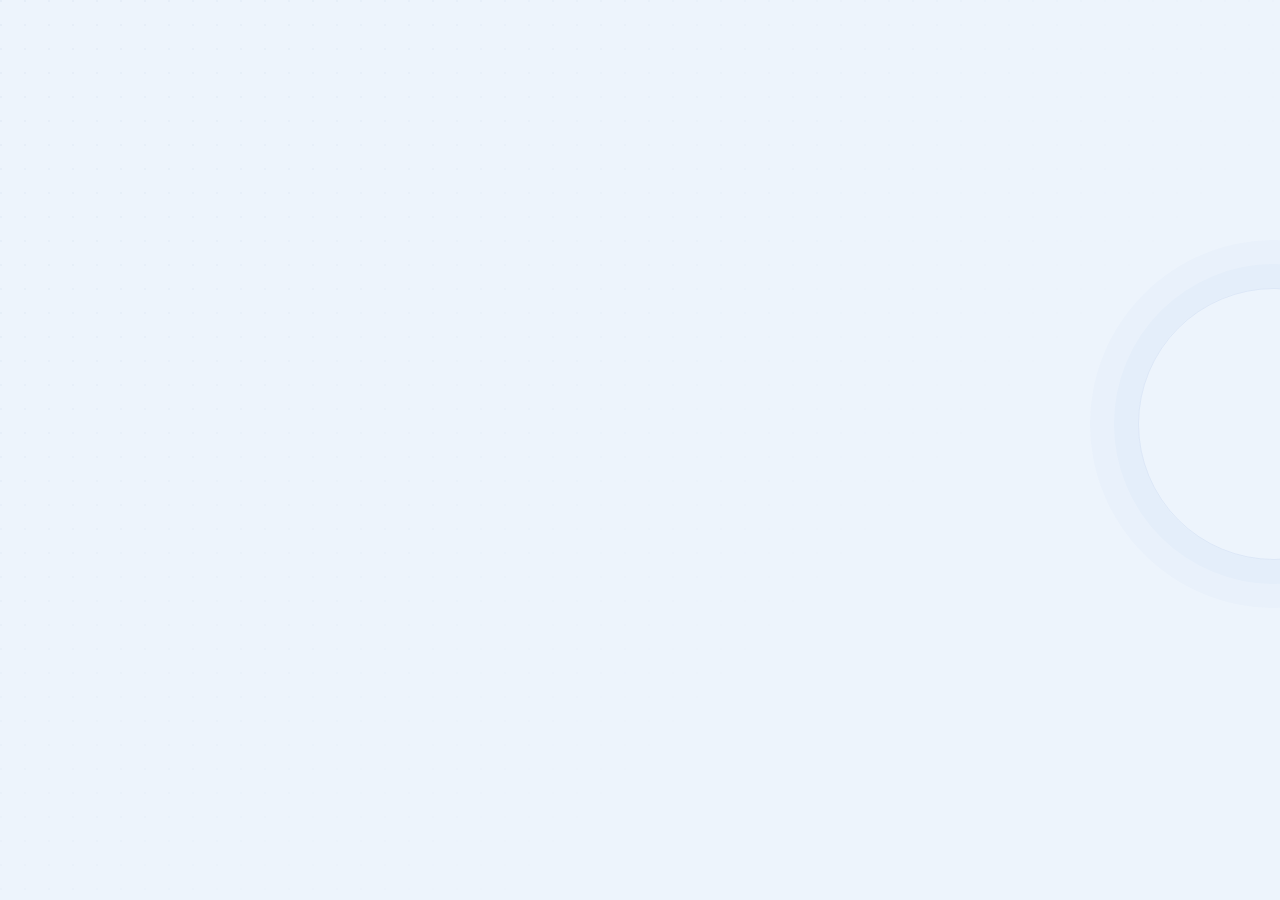
==== commit 6c656aee: "Add laundry issue reporting and fix mobile navigation" ====
--- a/index.html
+++ b/index.html
@@ -6,7 +6,7 @@
   <meta name="theme-color" content="#172554">
   <meta name="description" content="SILAS — Sistem Informasi Laundry Santri Dayah">
   <title>SILAS — Laundry Santri Dayah</title>
-  <link rel="stylesheet" href="./styles.css">
+  <link rel="stylesheet" href="./styles.css?v=silas-mobile-issue-20261022">
 </head>
 <body>
   <div id="configWarning" class="config-warning hidden">
@@ -62,6 +62,7 @@
         <button class="nav-item" data-view="santri"><span class="nav-icon">♙</span> Data santri</button>
         <button class="nav-item" data-view="tahap"><span class="nav-icon">▣</span> Periode & tahap</button>
         <button class="nav-item" data-view="laporan"><span class="nav-icon">▤</span> Laporan</button>
+        <button class="nav-item" data-view="masalah"><span class="nav-icon">⚠</span> Laporan masalah</button>
         <button class="nav-item" data-view="pengaturan"><span class="nav-icon">⚙</span> Pengaturan laporan</button>
       </nav>
       <div class="sidebar-foot">
@@ -174,7 +175,126 @@
 
       <section id="view-laporan" class="view-section hidden">
         <div class="page-heading"><div><p class="eyebrow">REKAPITULASI</p><h1>Laporan laundry</h1><p class="muted">Satu PDF lanskap berisi Tahap 1–8 dan total berat per santri, kamar, serta jenjang.</p></div></div>
+        <article class="panel issue-entry-card">
+          <div class="issue-entry-icon">⚠</div>
+          <div class="issue-entry-copy"><strong>Ada pakaian hilang, rusak, tertukar, atau kurang bersih?</strong><p class="muted">Buat laporan beserta foto bukti dan siapkan pesan untuk grup WhatsApp laundry.</p></div>
+          <button class="btn btn-primary" type="button" data-goto="masalah">＋ Buat laporan masalah</button>
+        </article>
         <div class="report-layout"><article class="panel form-panel"><div class="panel-heading"><div><h2>Buat laporan periode</h2><p class="muted">PDF A4 lanskap dengan kop surat, logo di kiri dan kanan, lalu rekap jenjang → kamar → santri.</p></div><div class="report-icon">▤</div></div><form id="reportForm"><div class="field"><label for="reportPeriod">Pilih periode *</label><select id="reportPeriod" required><option value="">Pilih periode</option></select></div><div class="report-includes"><strong>Isi laporan</strong><div>✓ Kop surat dapat diedit melalui Pengaturan</div><div>✓ Logo Laundry di kiri dan logo Dayah di kanan</div><div>✓ Kolom Tahap 1–8 dan total otomatis</div><div>✓ Rekap jenjang → kamar → santri dalam satu PDF</div></div><div id="reportMessage" class="inline-message hidden" role="status"></div><button class="btn btn-primary btn-wide" type="submit">Buat dan unduh PDF <span>↓</span></button></form></article><aside class="panel helper-panel"><div class="helper-icon">▤</div><h3>Rekap otomatis</h3><p class="muted">Data dikelompokkan berdasarkan jenjang dan kamar yang tersimpan saat laundry dicatat. Perpindahan kamar di masa depan tidak mengubah riwayat lama.</p><div class="notice-box"><strong>Jumlah pakaian</strong><p>Kolom pakaian boleh kosong. Laporan akan menjumlahkan hanya angka yang benar-benar dicatat.</p></div></aside></div>
+      </section>
+
+      <section id="view-masalah" class="view-section hidden">
+        <div class="page-heading">
+          <div>
+            <p class="eyebrow">OPERASIONAL LAUNDRY</p>
+            <h1>Laporan Masalah Laundry</h1>
+            <p class="muted">Catat pakaian hilang, rusak, tertukar, kurang bersih, atau masalah lain. Foto dan pesan WhatsApp disiapkan dari halaman ini.</p>
+          </div>
+          <span class="pill pill-blue">Foto bukti · WhatsApp</span>
+        </div>
+
+        <div class="issue-layout">
+          <article class="panel form-panel issue-form-panel">
+            <div class="panel-heading">
+              <div><h2>Buat laporan baru</h2><p class="muted">Pilih santri dari saran agar jenjang dan kamar terisi otomatis.</p></div>
+              <div class="issue-form-icon">✦</div>
+            </div>
+            <form id="issueForm">
+              <div class="field">
+                <label for="issueType">Jenis masalah *</label>
+                <select id="issueType" required>
+                  <option value="hilang">Pakaian hilang</option>
+                  <option value="rusak">Pakaian rusak</option>
+                  <option value="tidak_bersih">Pakaian tidak bersih / masih bernoda</option>
+                  <option value="tertukar">Pakaian tertukar</option>
+                  <option value="jumlah_kurang">Jumlah pakaian kurang</option>
+                  <option value="basah">Pakaian masih basah</option>
+                  <option value="bau">Pakaian berbau tidak sedap</option>
+                  <option value="lainnya">Masalah lainnya</option>
+                </select>
+              </div>
+              <div class="field autocomplete-field">
+                <label for="issueStudentSearch">Nama santri *</label>
+                <input id="issueStudentSearch" type="search" autocomplete="off" placeholder="Ketik nama atau NIS santri…" required>
+                <div id="issueStudentSuggestions" class="suggestions hidden"></div>
+                <small class="field-help">Hanya santri aktif yang memiliki kamar ditampilkan.</small>
+              </div>
+              <div id="issueStudentBio" class="bio-card hidden"></div>
+
+              <div class="form-row two-col">
+                <div class="field">
+                  <label for="issueItemName">Nama / jenis pakaian *</label>
+                  <input id="issueItemName" maxlength="160" required placeholder="Contoh: baju koko putih">
+                </div>
+                <div class="field">
+                  <label for="issueQuantity">Jumlah pakaian *</label>
+                  <input id="issueQuantity" type="number" min="1" max="100" step="1" value="1" required>
+                </div>
+              </div>
+              <div class="form-row two-col">
+                <div class="field">
+                  <label for="issueDate">Tanggal ditemukan *</label>
+                  <input id="issueDate" type="date" required>
+                </div>
+                <div class="field">
+                  <label for="issueStage">Tahap laundry (opsional)</label>
+                  <select id="issueStage"><option value="">Tidak diketahui / tidak terkait tahap</option></select>
+                </div>
+              </div>
+              <div class="field">
+                <label for="issueDescription">Keterangan masalah *</label>
+                <textarea id="issueDescription" rows="4" maxlength="1200" required placeholder="Jelaskan ciri pakaian, bagian yang rusak / bernoda, atau kronologi singkat…"></textarea>
+              </div>
+              <div class="field">
+                <label for="issuePhoto">Foto bukti (opsional)</label>
+                <input id="issuePhoto" type="file" accept="image/jpeg,image/png,image/webp" capture="environment">
+                <small class="field-help">Foto JPG, PNG, atau WebP maksimal 5 MB. Di HP, browser dapat menawarkan kamera atau galeri.</small>
+              </div>
+              <div id="issuePhotoPreview" class="issue-photo-preview hidden">
+                <img id="issuePhotoPreviewImage" alt="Pratinjau foto bukti laporan">
+                <div><strong id="issuePhotoName">Foto bukti</strong><small>Foto ini akan disimpan secara privat di Supabase.</small><button type="button" id="clearIssuePhotoBtn" class="btn btn-light btn-sm">Hapus foto</button></div>
+              </div>
+              <div id="issueMessage" class="inline-message hidden" role="status"></div>
+              <div class="form-actions">
+                <button class="btn btn-light" type="reset">Kosongkan</button>
+                <button id="saveIssueBtn" class="btn btn-primary" type="submit">Simpan laporan <span>↗</span></button>
+              </div>
+            </form>
+          </article>
+
+          <aside class="panel helper-panel issue-guide-panel">
+            <div class="issue-guide-emblem">和</div>
+            <p class="eyebrow">ALUR PENANGANAN</p>
+            <h2>Catat · Buktikan · Tindak lanjuti</h2>
+            <div class="issue-guide-step"><span>01</span><div><strong>Catat masalah</strong><small>Nama santri, pakaian, jumlah, tanggal, dan keterangan.</small></div></div>
+            <div class="issue-guide-step"><span>02</span><div><strong>Tambahkan foto</strong><small>Foto membantu petugas memeriksa kondisi pakaian dengan lebih jelas.</small></div></div>
+            <div class="issue-guide-step"><span>03</span><div><strong>Bagikan ke WhatsApp</strong><small>SILAS menyiapkan pesan. Petugas tetap memilih grup dan menekan kirim sendiri.</small></div></div>
+            <div class="notice-box"><strong>Privasi foto</strong><p>Foto disimpan di bucket privat. Hanya pengguna yang login dan memiliki akses SILAS yang dapat membukanya.</p></div>
+            <div class="issue-status-key">
+              <span class="issue-status-badge new">Baru dilaporkan</span>
+              <span class="issue-status-badge checking">Sedang diperiksa</span>
+              <span class="issue-status-badge resolved">Selesai</span>
+            </div>
+          </aside>
+        </div>
+
+        <article class="panel table-panel issue-history-panel">
+          <div class="panel-heading issue-history-heading">
+            <div><h2>Riwayat laporan masalah</h2><p class="muted">Ubah status setelah laporan ditangani. Daftar terbaru tampil paling atas.</p></div>
+            <div class="issue-history-controls">
+              <select id="issueStatusFilter" aria-label="Filter status laporan">
+                <option value="">Semua status</option>
+                <option value="baru">Baru dilaporkan</option>
+                <option value="diperiksa">Sedang diperiksa</option>
+                <option value="selesai">Selesai</option>
+              </select>
+              <button id="refreshIssueReportsBtn" class="btn btn-light btn-sm" type="button">↻ Muat ulang</button>
+            </div>
+          </div>
+          <div id="issueReportsList" class="issue-reports-list">
+            <div class="empty-state">Buka halaman ini untuk memuat laporan masalah.</div>
+          </div>
+        </article>
       </section>
 
       <section id="view-pengaturan" class="view-section hidden">
@@ -214,7 +334,15 @@
       <footer class="app-footer"><span>SILAS · Sistem Informasi Laundry Santri</span><span>Data tersimpan di Supabase</span></footer>
     </main>
   </div>
+  <nav id="mobileBottomNav" class="mobile-bottom-nav" aria-label="Navigasi utama HP">
+    <button class="nav-item active" data-view="dashboard" aria-label="Dashboard" title="Dashboard"><span class="nav-icon">▦</span><span class="mobile-nav-label">Dashboard</span></button>
+    <button class="nav-item" data-view="santri" aria-label="Data santri" title="Data santri"><span class="nav-icon">♙</span><span class="mobile-nav-label">Santri</span></button>
+    <button class="nav-item mobile-nav-primary" data-view="input" aria-label="Input laundry" title="Input laundry"><span class="nav-icon">＋</span><span class="mobile-nav-label">TAMBAH</span></button>
+    <button class="nav-item" data-view="tahap" aria-label="Periode dan tahap" title="Periode & tahap"><span class="nav-icon">▣</span><span class="mobile-nav-label">Tahap</span></button>
+    <button class="nav-item" data-view="laporan" aria-label="Laporan" title="Laporan"><span class="nav-icon">▤</span><span class="mobile-nav-label">Laporan</span></button>
+    <button class="nav-item" data-view="pengaturan" aria-label="Pengaturan laporan" title="Pengaturan"><span class="nav-icon">⚙</span><span class="mobile-nav-label">Pengaturan</span></button>
+  </nav>
   <div id="toastContainer" class="toast-container" aria-live="polite"></div>
-  <script type="module" src="./app.js"></script>
+  <script type="module" src="./app.js?v=silas-mobile-issue-20261022"></script>
 </body>
 </html>
--- a/styles.css
+++ b/styles.css
@@ -1,4 +1,4 @@
-@import url('https://fonts.googleapis.com/css2?family=DM+Sans:wght@400;500;600;700&family=Manrope:wght@400;500;600;700;800&display=swap');
+@import url('https://fonts.googleapis.com/css2?family=DM+Sans:wght@400;500;600;700&family=Manrope:wght@400;500;600;700;800&family=Noto+Sans+JP:wght@400;500;600;700&family=Zen+Kaku+Gothic+New:wght@400;500;700;900&display=swap');
 :root{--navy:#172554;--navy-2:#1e3a8a;--indigo:#4f46e5;--indigo-dark:#3730a3;--blue-pale:#eef2ff;--ink:#172033;--muted:#6b7280;--line:#e5e7eb;--surface:#fff;--bg:#f6f7fb;--teal:#0f766e;--green:#15803d;--amber:#b45309;--red:#b91c1c;--radius:18px;--shadow:0 10px 30px rgba(30,41,59,.05)}
 *{box-sizing:border-box}body{margin:0;background:var(--bg);color:var(--ink);font-family:'DM Sans',sans-serif;font-size:14px}button,input,select{font:inherit}button{cursor:pointer}h1,h2,h3,p{margin-top:0}h1,h2,h3,.brand-title{font-family:'Manrope','DM Sans',sans-serif;letter-spacing:-.035em}h1{font-size:clamp(27px,3vw,34px);line-height:1.2;margin-bottom:8px}h2{font-size:19px;margin-bottom:5px}h3{font-size:18px;margin-bottom:8px}p{line-height:1.55}.hidden{display:none!important}.muted{color:var(--muted)}.tiny{font-size:11px}.eyebrow{font-size:10px;letter-spacing:.15em;font-weight:800;color:var(--indigo);margin-bottom:9px}.eyebrow.light{color:#c7d2fe}.required{color:var(--red)}.btn{border:0;border-radius:11px;padding:11px 15px;font-weight:700;display:inline-flex;gap:10px;align-items:center;justify-content:center;transition:.18s ease;white-space:nowrap}.btn:hover{transform:translateY(-1px)}.btn-primary{background:var(--indigo);color:white;box-shadow:0 5px 12px #4f46e526}.btn-primary:hover{background:var(--indigo-dark)}.btn-light{background:#f3f4f6;color:#374151;border:1px solid #e5e7eb}.btn-sm{padding:8px 11px;font-size:12px}.btn-wide{width:100%}.icon-btn{border:0;background:#f3f4f6;width:34px;height:34px;border-radius:10px;font-size:23px;color:#64748b}.brand-mark{width:43px;height:43px;border-radius:14px;display:grid;place-items:center;background:linear-gradient(145deg,#818cf8,#4338ca);color:white;font-family:Manrope;font-size:24px;font-weight:800;box-shadow:0 8px 18px #4338ca33}.brand-mark.large{width:58px;height:58px;font-size:31px;margin:0 auto 20px}.brand-title{font-size:20px;font-weight:800;color:white;line-height:1.1}.brand-subtitle{font-size:11px;color:#c7d2fe;margin-top:4px}.config-warning{position:fixed;inset:0;background:#0f172a;display:grid;place-items:center;padding:24px;z-index:100}.config-card{max-width:480px;width:100%;background:white;border-radius:22px;padding:34px;text-align:center;box-shadow:0 20px 80px #0003}.config-card h1{font-size:27px}.config-card p{color:var(--muted)}.config-card code{background:#eef2ff;padding:2px 5px;border-radius:4px}
 /* auth */.auth-screen{min-height:100vh;display:grid;grid-template-columns:minmax(360px,1fr) minmax(350px,.8fr);background:white}.auth-art{min-height:100vh;position:relative;overflow:hidden;padding:42px;display:flex;flex-direction:column;justify-content:space-between;color:white;background:radial-gradient(ellipse at 20% 20%,#4338ca 0,transparent 38%),radial-gradient(ellipse at 90% 75%,#312e81 0,transparent 42%),linear-gradient(135deg,#172554,#1e1b4b)}.auth-art:before,.auth-art:after{content:'';position:absolute;border:1px solid #ffffff18;border-radius:50%;width:550px;height:550px;right:-180px;top:18%;pointer-events:none}.auth-art:after{width:410px;height:410px;right:-110px;top:27%}.auth-brand{display:flex;align-items:center;gap:13px;position:relative;z-index:1}.auth-message{position:relative;z-index:1;max-width:530px;margin:70px 0}.auth-message h1{font-size:clamp(34px,4vw,53px);line-height:1.18;letter-spacing:-.055em}.auth-message h1 em{font-style:normal;color:#a5b4fc}.auth-message p{max-width:410px;color:#cbd5e1;font-size:15px}.auth-bottom{position:relative;z-index:1;color:#a5b4fc;font-size:11px}.auth-panel{display:grid;place-items:center;padding:35px}.auth-form{width:min(100%,390px)}.auth-form h2{font-size:29px;margin-bottom:8px}.auth-form>p{margin-bottom:25px}.auth-form label,.field label{display:block;font-weight:700;font-size:12px;margin-bottom:8px;color:#374151}.auth-form input,.field input,.field select,.search-input,.table-tools select{width:100%;border:1px solid #dfe3eb;background:#fff;border-radius:10px;padding:12px 13px;color:#111827;outline:none;transition:border .15s,box-shadow .15s}.auth-form input{margin-bottom:17px}.auth-form input:focus,.field input:focus,.field select:focus,.search-input:focus,.table-tools select:focus{border-color:#818cf8;box-shadow:0 0 0 3px #c7d2fe66}.form-error{font-size:12px;color:var(--red);min-height:18px;margin:10px 0 5px!important}
@@ -461,3 +461,2965 @@
   .dashboard-intro-grid .director-role{font-size:9px}
   .dashboard-intro-grid .director-details blockquote{font-size:9px;line-height:1.5}
 }
+
+/* ==========================================================
+   SILAS BLUE HORIZON — Premium mobile-first visual refresh
+   Keeps existing HTML IDs and JavaScript/Supabase behavior.
+   ========================================================== */
+:root{
+  --navy:#06142f;--navy-2:#0a1d42;--indigo:#315de8;--indigo-dark:#2546bd;
+  --blue-pale:#142c59;--ink:#eef5ff;--muted:#a8bddf;--line:#244574;
+  --surface:#0d2148;--bg:#06132d;--teal:#44d6d0;--green:#42d7a0;--amber:#f4c66c;--red:#ff8291;
+  --radius:21px;--shadow:0 18px 48px rgba(0,5,20,.25);
+  color-scheme:dark;
+}
+html{scroll-behavior:smooth;background:#06132d}
+body{min-width:320px;background:radial-gradient(ellipse at 8% 0%,rgba(39,91,190,.22),transparent 34%),radial-gradient(ellipse at 100% 22%,rgba(74,57,190,.16),transparent 29%),linear-gradient(155deg,#071631 0%,#081a3a 45%,#06132d 100%);color:#edf5ff;font-family:'DM Sans','Noto Sans JP',sans-serif;letter-spacing:.005em}
+body:before{content:"";position:fixed;inset:0;pointer-events:none;z-index:0;opacity:.18;background-image:radial-gradient(rgba(150,190,255,.55) .65px,transparent .65px);background-size:23px 23px;mask-image:linear-gradient(to bottom,black,transparent 75%)}
+button,input,select,textarea{font-family:'DM Sans','Noto Sans JP',sans-serif}h1,h2,h3,.brand-title,.stat-card>strong{font-family:'Manrope','Noto Sans JP',sans-serif}h1,h2,h3{color:#f4f8ff}p{color:inherit}.muted,.field-help,.stat-card small,.stage-info small,.quick-action small,.user-meta span{color:#9eb4d8!important}.eyebrow{color:#80aaff}.eyebrow.light{color:#d7e5ff}.required{color:#ff9aaa}
+.app-shell,.auth-screen,.config-warning{position:relative;z-index:1}.app-shell{background:transparent}.sidebar{background:linear-gradient(180deg,rgba(8,27,62,.98),rgba(7,19,45,.99));border-right:1px solid rgba(116,164,235,.18);box-shadow:14px 0 40px rgba(0,5,20,.12);backdrop-filter:blur(18px)}.sidebar-brand{padding-bottom:29px}.brand-logo,.sidebar-logo{object-fit:contain;background:rgba(255,255,255,.96);padding:4px;border-radius:15px;box-shadow:0 6px 22px rgba(0,0,0,.22)}.brand-title{letter-spacing:-.045em}.brand-subtitle{color:#91b7f6}.sidebar-label{color:#7697c9}.nav-item{color:#b9cbed;border:1px solid transparent;transition:background .2s,border-color .2s,transform .2s}.nav-item:hover{background:rgba(73,125,226,.14);border-color:rgba(112,161,244,.18);color:#fff}.nav-item.active{background:linear-gradient(100deg,#2f5fe5,#514fe2);border-color:rgba(168,194,255,.25);box-shadow:0 9px 22px rgba(29,74,191,.35);color:white}.sidebar-foot{border-top-color:rgba(120,164,229,.18);color:#a9c2e7}.logout-btn{background:rgba(103,151,226,.15);border:1px solid rgba(136,178,243,.18)}
+.main-area{background:transparent;min-width:0}.topbar{background:rgba(7,22,51,.86);border-bottom:1px solid rgba(112,159,229,.2);backdrop-filter:blur(18px);color:#edf5ff}.breadcrumb{color:#86a5d4}.breadcrumb strong{color:#f1f6ff}.crumb-slash{color:#48689d}.topbar-user{min-width:0}.avatar{background:linear-gradient(145deg,#467cf4,#6658e8);color:white;box-shadow:0 5px 15px #2048a844}.user-meta strong{color:#eff6ff}.mobile-menu-btn{background:linear-gradient(145deg,#2e61e8,#4b4ee0)!important;color:white!important;border:1px solid #8aaeff44;box-shadow:0 5px 14px #163d9a55}
+.view-section{position:relative;z-index:1}.page-heading{gap:14px}.page-heading p{color:#9eb4d8}.page-heading .eyebrow{color:#80aaff}.page-heading h1{letter-spacing:-.055em;text-shadow:0 5px 28px rgba(0,0,0,.18)}.stat-card,.panel{background:linear-gradient(145deg,rgba(17,42,86,.96),rgba(10,29,64,.98));border:1px solid rgba(104,154,229,.21);box-shadow:0 16px 40px rgba(0,5,22,.19),inset 0 1px 0 rgba(205,225,255,.035);color:#edf5ff;position:relative;overflow:hidden}.stat-card:before,.panel:before{content:"";position:absolute;inset:0 auto auto 0;width:100%;height:1px;background:linear-gradient(90deg,transparent,rgba(144,190,255,.28),transparent);pointer-events:none}.stat-card{border-radius:20px;padding:19px 20px;transition:transform .22s,border-color .22s,box-shadow .22s}.stat-card:hover{transform:translateY(-3px);border-color:rgba(112,167,255,.48);box-shadow:0 22px 45px rgba(0,5,22,.28)}.stat-top{color:#a9c0e4}.stat-card>strong{color:#f4f8ff;text-shadow:0 3px 20px rgba(58,111,230,.2)}.stat-card small{color:#91abd2}.stat-icon.indigo{background:linear-gradient(145deg,#365fe8,#5c51df);color:#fff}.stat-icon.blue{background:linear-gradient(145deg,#1f9ee9,#3565ed);color:#fff}.stat-icon.teal{background:linear-gradient(145deg,#0e9fba,#16b7a8);color:#fff}.stat-icon.amber{background:linear-gradient(145deg,#dba74a,#f0c66c);color:#17294d}
+.panel{border-radius:var(--radius);padding:22px}.panel-heading{position:relative;z-index:1}.panel-heading h2{color:#f0f6ff}.panel-heading p{color:#9eb5d9}.premium-panel,.dashboard-period-panel,.dashboard-quick-panel{background:linear-gradient(145deg,rgba(16,40,82,.97),rgba(9,26,59,.98))}.stage-row{background:linear-gradient(100deg,rgba(29,62,119,.45),rgba(13,36,76,.55));border:1px solid rgba(108,155,223,.19);border-radius:14px}.stage-date-icon{background:linear-gradient(145deg,#3767e8,#5653df);color:#fff;box-shadow:0 6px 15px rgba(30,74,183,.2)}.stage-info strong{color:#edf5ff}.stage-status{background:#1c3767;color:#b9cbea;border:1px solid #355582}.stage-status.done{background:#123e48;color:#72ebca;border-color:#1b726b}.stage-status.progress{background:#4c3b1c;color:#ffda8a;border-color:#85642c}.quick-action{background:transparent;color:#e9f2ff;border-bottom-color:rgba(110,153,217,.16);border-radius:14px;padding:13px 11px;transition:background .18s,transform .18s}.quick-action:hover{background:rgba(53,100,188,.16);transform:translateX(2px)}.quick-action strong{color:#eef5ff}.quick-action b{color:#83a9f4}.quick-icon{background:linear-gradient(145deg,#315fe4,#514fe0);color:#fff;box-shadow:0 7px 17px rgba(31,74,183,.23)}.app-footer{color:#7594c1;border-top:1px solid rgba(103,149,217,.12)}
+/* Header and logo alignment: the two identities remain on one row on phones. */
+#view-dashboard .brand-hero{border:1px solid rgba(120,172,246,.28);background:#0b1e43;box-shadow:0 18px 40px rgba(0,4,20,.26);border-radius:20px;overflow:hidden}
+#view-dashboard .brand-hero-photo{filter:saturate(.82) brightness(.82)}#view-dashboard .brand-hero-shade{background:linear-gradient(100deg,rgba(3,17,43,.94),rgba(7,35,79,.78) 60%,rgba(9,32,71,.73))}
+#view-dashboard .brand-hero-content{display:flex;flex-direction:row;justify-content:space-between;align-items:center;gap:12px;min-width:0}
+#view-dashboard .hero-identity{display:flex;flex:1 1 auto;min-width:0;max-width:none;gap:12px;align-items:center}
+#view-dashboard .hero-dayah-logo{flex:0 0 auto;background:#f7faff;border:1px solid rgba(255,255,255,.65);object-fit:contain}
+#view-dashboard .hero-title-block{min-width:0}#view-dashboard .hero-kicker{color:#b5d0ff}#view-dashboard .hero-title-block h1{color:#fff;text-shadow:0 5px 25px #00142e;letter-spacing:-.07em}#view-dashboard .hero-title-block p{color:#d9e8ff}#view-dashboard .hero-tagline{color:#c1d7ff;border-color:rgba(239,199,108,.42)}#view-dashboard .hero-tagline:after{content:'  ·  清潔・誠実・努力';font-family:'Noto Sans JP',sans-serif;font-weight:600;color:#f2d38d;letter-spacing:.04em}
+#view-dashboard .hero-right{flex:0 0 auto;width:auto;max-width:none;min-width:0;display:flex;align-items:center;justify-content:flex-end}
+#view-dashboard .premium-laundry-placeholder{display:flex;align-items:center;gap:8px;min-width:0;max-width:220px;background:rgba(9,26,61,.78);border:1px solid rgba(159,194,255,.36);box-shadow:inset 0 1px 0 rgba(255,255,255,.06);color:#eef5ff;backdrop-filter:blur(10px)}
+#view-dashboard .premium-laundry-placeholder strong{color:#f5f8ff}#view-dashboard .premium-laundry-placeholder small{color:#9ebce9}#view-dashboard .premium-laundry-placeholder .laundry-placeholder-icon{background:linear-gradient(145deg,#3a6ce9,#5d53e7);color:white;flex:0 0 auto}
+#view-dashboard .hero-bottom-line{color:#a9c7f3;border-top:1px solid rgba(137,177,236,.16)}#view-dashboard .hero-bottom-dot{background:#edc46f;box-shadow:0 0 0 4px rgba(237,196,111,.12)}
+/* Santri hero and director card */
+.dashboard-intro-grid .welcome-photo-card{border:1px solid rgba(124,171,240,.3);box-shadow:0 20px 45px rgba(0,4,20,.28);isolation:isolate}
+.dashboard-intro-grid .welcome-photo-card:after{content:"清潔 · 誠実 · 努力";position:absolute;left:23px;bottom:13px;z-index:3;font:600 10px 'Noto Sans JP',sans-serif;letter-spacing:.13em;color:#f5d995;text-shadow:0 2px 12px #00132d}
+.dashboard-intro-grid .welcome-photo-overlay{background:linear-gradient(90deg,rgba(4,18,43,.91),rgba(5,25,58,.47) 70%,rgba(4,20,49,.2)),linear-gradient(0deg,rgba(4,16,39,.5),transparent 55%)}
+.dashboard-intro-grid .welcome-chip{background:rgba(42,88,177,.38);border:1px solid rgba(170,203,255,.35);color:#e8f2ff;backdrop-filter:blur(9px)}
+.dashboard-intro-grid .welcome-photo-copy h2{color:#fff;text-shadow:0 4px 20px #00152d}.dashboard-intro-grid .welcome-photo-copy p{color:#d3e3fb}.dashboard-intro-grid .welcome-photo-caption{color:#e0ebff;background:rgba(4,20,49,.6);border:1px solid rgba(178,205,248,.2);backdrop-filter:blur(10px)}
+.dashboard-intro-grid .director-section-heading h2{color:#f2f7ff}.dashboard-intro-grid .director-section-heading p{color:#9eb7dc}.dashboard-intro-grid .director-section-mark{background:linear-gradient(145deg,#244d9c,#473fc0);color:#ffe0a0;border:1px solid #85aaf344}
+.dashboard-intro-grid .director-card{background:radial-gradient(ellipse at 100% 0%,rgba(48,95,192,.4),transparent 49%),linear-gradient(145deg,#122f63,#0a1c40);border:1px solid rgba(121,169,239,.28);box-shadow:0 17px 38px rgba(0,4,20,.24),inset 0 1px 0 rgba(210,231,255,.05);color:#edf5ff;overflow:hidden}
+.dashboard-intro-grid .director-photo-wrap{border:2px solid rgba(190,215,255,.55);box-shadow:0 12px 25px rgba(0,5,20,.34);background:#142d59}
+.dashboard-intro-grid .director-details{position:relative;z-index:1}.dashboard-intro-grid .director-label{background:rgba(54,103,202,.24);border:1px solid rgba(131,175,246,.26);color:#bcd6ff}.dashboard-intro-grid .director-details h3{color:#fff}.dashboard-intro-grid .director-role{color:#a9c4eb}.dashboard-intro-grid .director-divider{background:linear-gradient(90deg,#f0cb7a,#547fe0)}.dashboard-intro-grid .director-details blockquote{color:#d8e6fb;font-family:'Noto Sans JP','DM Sans',sans-serif}.dashboard-intro-grid .director-card-glow{background:radial-gradient(circle,rgba(63,107,225,.24),transparent 68%)}
+/* Premium buttons, fields and feedback */
+.btn{border-radius:13px;min-height:42px;letter-spacing:.005em;transition:transform .18s,box-shadow .18s,filter .18s}.btn-primary{background:linear-gradient(120deg,#3269f1,#514be0);border:1px solid rgba(173,200,255,.28);color:#fff;box-shadow:0 8px 21px rgba(34,78,193,.3)}.btn-primary:hover{background:linear-gradient(120deg,#477af7,#665ef0);box-shadow:0 12px 27px rgba(34,78,193,.4)}.btn-light{background:linear-gradient(145deg,#183866,#10284f);color:#dbeaff;border:1px solid rgba(116,162,229,.24);box-shadow:inset 0 1px 0 rgba(255,255,255,.035)}.btn-light:hover{background:#20447b;color:#fff}.icon-btn{background:#15325f;color:#d9e8ff;border:1px solid #345789}
+.field label,.auth-form label{color:#c9dcf8;font-size:12px;letter-spacing:.015em}.field input,.field select,.auth-form input,.search-input,.table-tools select,.field textarea,.auth-form textarea{width:100%;background:linear-gradient(145deg,#071a39,#0b2147);border:1px solid #294a7b;border-radius:13px;padding:13px 14px;color:#f0f6ff;outline:none;box-shadow:inset 0 2px 6px rgba(0,5,20,.14);transition:border-color .18s,box-shadow .18s,background .18s}.field input::placeholder,.auth-form input::placeholder,.search-input::placeholder,.field textarea::placeholder{color:#6f8fbd}.field input:focus,.field select:focus,.auth-form input:focus,.search-input:focus,.table-tools select:focus,.field textarea:focus{border-color:#6799ff;box-shadow:0 0 0 3px rgba(65,117,231,.2),0 6px 18px rgba(0,5,20,.12);background:#0b224b}.field input[type="file"]{padding:10px}.field input[type="file"]::file-selector-button{border:0;background:#244d99;color:#fff;padding:8px 11px;border-radius:9px;margin-right:10px}.field select option,.table-tools select option{background:#0b2147;color:#eef5ff}.field-help{color:#8ba8d2!important}.form-panel,.settings-panel{background:linear-gradient(145deg,rgba(16,41,84,.98),rgba(9,26,59,.99))}.pill-blue{background:rgba(52,100,211,.22);border:1px solid rgba(124,169,246,.24);color:#c8dcff}
+.suggestions{background:#0a1e42;border:1px solid #345a91;box-shadow:0 18px 40px rgba(0,4,20,.48);border-radius:14px}.suggestion-item{background:transparent;color:#edf5ff;border:1px solid transparent}.suggestion-item:hover,.suggestion-item:focus{background:#173666;border-color:#345d99}.suggestion-item strong{color:#f3f7ff}.suggestion-item small{color:#9eb8de}.suggestion-avatar{background:linear-gradient(145deg,#3769e8,#514fe0);color:white}
+.bio-card{background:radial-gradient(ellipse at 100% 0%,rgba(47,96,201,.2),transparent 55%),linear-gradient(145deg,#102c5c,#0a1d40);border:1px solid #345b94;color:#edf5ff;box-shadow:inset 0 1px 0 rgba(205,226,255,.04)}.bio-avatar{background:linear-gradient(145deg,#3569ea,#5750de);color:#fff}.bio-top strong,.bio-item strong{color:#f3f7ff}.bio-top small,.bio-item small{color:#9cb7df}.bio-item{border-top-color:#294b7c}.helper-panel{background:linear-gradient(145deg,#102d5e,#0a1d40)}.helper-icon,.helper-rule>span{background:linear-gradient(145deg,#2b5fc9,#4e4ed2);color:white}.helper-panel h3,.helper-rule strong{color:#f0f6ff}.helper-rule small{color:#9eb5da}.notice-box,.report-includes{background:linear-gradient(145deg,#0b2147,#102b59);border:1px solid #294b7c;color:#c7daf6}.notice-box strong,.report-includes strong{color:#f1f6ff}.notice-box p{color:#a7bfdf}.report-icon{background:linear-gradient(145deg,#3569e8,#4f4bd8);color:white}.report-includes div{color:#c4d8f7}.report-includes div::first-letter{color:#59e0bd}
+.inline-message{border:1px solid transparent}.inline-message.success{background:rgba(20,126,103,.2);border-color:#217f72;color:#8bf0d0}.inline-message.error{background:rgba(177,48,73,.2);border-color:#994257;color:#ffb1bb}.inline-message.info{background:rgba(50,95,190,.2);border-color:#365da0;color:#c7dcff}.form-actions{border-top-color:rgba(110,157,225,.18)}.form-error{color:#ff9eae!important}
+/* Tables and record lists: dark blue, readable, horizontally scrollable on phones. */
+.table-panel{background:linear-gradient(145deg,#102951,#0a1d40);border:1px solid rgba(105,155,231,.22)}.table-panel>.panel-heading{background:transparent}.table-wrap{border-top:1px solid rgba(104,151,219,.17);border-radius:0 0 15px 15px}table{color:#e6f0ff}thead{background:#142f5d}th{color:#a9c7f3!important;border-bottom:1px solid #345787!important;background:#142f5d!important;font-size:10px;letter-spacing:.06em;text-transform:uppercase}td{color:#dce9fc;border-bottom:1px solid rgba(97,143,207,.15)!important}tbody tr{background:rgba(8,28,61,.32)}tbody tr:nth-child(even){background:rgba(30,60,109,.2)}tbody tr:hover{background:rgba(50,93,173,.22)}.empty-cell,.empty-state{color:#90abd3}.table-tools{color:#aec5e8}.table-tools select,.search-input{min-height:42px}.person-cell strong{color:#eff6ff}.person-cell small{color:#92add4}.text-btn{color:#8eb5ff}.text-btn.danger,.danger{color:#ff9ca9}.table-wrap::-webkit-scrollbar{height:8px}.table-wrap::-webkit-scrollbar-track{background:#071832}.table-wrap::-webkit-scrollbar-thumb{background:#31548a;border-radius:99px}
+/* Periods and stage management */
+.period-explainer{background:linear-gradient(120deg,rgba(42,91,188,.24),rgba(48,59,161,.2));border:1px solid #31548c;border-radius:16px;color:#eaf3ff}.period-explainer strong{color:#f4f8ff}.period-explainer small{color:#a7c0e5}.period-number-preview{background:linear-gradient(145deg,#3a70ef,#554de1);color:#fff;box-shadow:0 9px 20px #173e9955}.period-card{background:linear-gradient(145deg,#102b59,#0a1d40);border:1px solid #2b4d7d;border-radius:17px;color:#eaf3ff;box-shadow:0 10px 25px #0002}.period-card-head{border-bottom-color:#284978}.period-card-head strong,.period-stage strong{color:#edf5ff}.period-card-head small,.period-stage small{color:#9db8df}.period-stage{background:rgba(18,47,92,.58);border:1px solid #294b7a}.period-stage:hover{border-color:#4f7fd0;background:#18376a}.periods-list{color:#eaf3ff}.period-stage .text-btn{color:#ffadb6}
+/* Settings panels and logo uploads */
+.settings-logo-card,.director-settings{background:linear-gradient(145deg,rgba(18,45,91,.8),rgba(10,28,61,.8));border:1px solid rgba(109,157,229,.2);border-radius:17px;padding:15px}.settings-logo-preview,.director-settings-photo{background:radial-gradient(ellipse at 50% 0%,rgba(56,105,209,.25),transparent 65%),#081a38;border:1px dashed #45689c;color:#9fb9df;border-radius:15px}.director-settings-heading h3{color:#f3f7ff}.director-settings-heading p{color:#9db6dc}.director-settings-icon{background:linear-gradient(145deg,#2c5ecb,#4b49cf);color:#ffe0a0}.director-photo-placeholder{background:linear-gradient(145deg,#183a75,#0b1d40);color:#c9dcff}.director-fields-column .field textarea{resize:vertical;min-height:95px}.settings-report-preview{background:linear-gradient(145deg,#f3f7ff,#dce9ff);border:1px solid #9db7df;border-radius:14px;color:#172a4d;box-shadow:0 10px 24px rgba(0,4,20,.18)}.settings-preview-copy strong,.settings-preview-copy b{color:#132c59}.settings-preview-copy span,.settings-preview-copy small{color:#3f5d86}.settings-preview-logo{background:#eaf2ff;color:#244777;border-color:#a5bddf}.settings-preview-logo img{object-fit:contain}.config-warning{background:radial-gradient(ellipse at 20% 0%,#183c7c,transparent 50%),#06132d}.config-card{background:linear-gradient(145deg,#112e60,#0a1d40);border:1px solid #41669d;color:#eff6ff}.config-card p{color:#a9c1e3}.config-card code{background:#193a70;color:#d9e8ff}
+/* Auth page also receives the full blue identity, never a blank white panel. */
+.auth-screen{background:transparent;min-height:100vh;gap:0}.auth-art{background:linear-gradient(135deg,rgba(5,20,48,.96),rgba(14,39,86,.94)),url('./assets/masjid-senja.jpg') center/cover no-repeat;border-right:1px solid rgba(128,174,239,.16)}.auth-art:before,.auth-art:after{border-color:rgba(154,194,255,.16)}.auth-message h1 em{color:#a9c8ff}.auth-message p{color:#c2d7f6}.auth-panel{background:radial-gradient(ellipse at 50% 0%,rgba(48,91,181,.18),transparent 55%),linear-gradient(145deg,#0b2047,#071630);padding:35px;border-left:1px solid rgba(111,158,228,.18)}.auth-form h2{color:#f4f8ff}.auth-form>p{color:#a7bddf}.auth-form label{color:#cbdcf5}.auth-form .tiny{color:#809cc5!important}.auth-form input{margin-bottom:17px}.auth-form .btn{margin-top:3px}
+.toast-container{z-index:200}.toast{background:linear-gradient(120deg,#1a438b,#162d67);border:1px solid #507ac1;box-shadow:0 14px 34px rgba(0,0,0,.35)}.toast.error{background:linear-gradient(120deg,#7d2946,#4d1d38)}.toast.success{background:linear-gradient(120deg,#0c6d67,#104c60)}
+/* Mobile-first finishing: no horizontal overflow, larger tap targets, compact logo row. */
+@media(max-width:850px){
+  .topbar{background:rgba(6,20,47,.93);padding:0 14px}.view-section{padding:20px 14px 24px}.panel{padding:18px}.page-heading{margin-bottom:18px}.page-heading h1{font-size:clamp(25px,7vw,32px)}
+  #view-dashboard .brand-hero-content{display:grid;grid-template-columns:minmax(0,1fr) auto;align-items:center;gap:8px;padding:12px 12px 10px}
+  #view-dashboard .hero-identity{grid-column:1;grid-row:1;min-width:0;gap:8px}
+  #view-dashboard .hero-dayah-logo{width:43px;height:43px;padding:3px;border-radius:11px}
+  #view-dashboard .hero-title-block{min-width:0}
+  #view-dashboard .hero-kicker{font-size:6.5px;letter-spacing:.1em;white-space:nowrap;overflow:hidden;text-overflow:ellipsis}
+  #view-dashboard .hero-title-block h1{font-size:clamp(22px,6vw,29px);margin:2px 0;line-height:1}
+  #view-dashboard .hero-title-block p{font-size:8.5px;line-height:1.25;margin:0 0 3px;white-space:normal}
+  #view-dashboard .hero-tagline{font-size:7px;line-height:1.3;padding-top:3px;max-width:100%;border-top:1px solid rgba(239,199,108,.35)}
+  #view-dashboard .hero-tagline:after{content:' · 清潔';font-size:7px;white-space:nowrap}
+  #view-dashboard .hero-right{grid-column:2;grid-row:1;display:flex;width:auto;max-width:none;min-width:0;align-self:center}
+  #view-dashboard .premium-laundry-placeholder{width:39px;min-width:39px;height:39px;min-height:39px;padding:4px;justify-content:center;gap:0;border-radius:12px}
+  #view-dashboard .premium-laundry-placeholder .laundry-placeholder-icon{width:27px;height:27px;margin:0;font-size:16px;border-radius:9px}
+  #view-dashboard .premium-laundry-placeholder>div{display:none}
+  #view-dashboard .hero-bottom-line{min-height:22px;padding:5px 11px;font-size:6px;letter-spacing:.08em;gap:7px}
+  .dashboard-intro-grid{grid-template-columns:minmax(0,1fr);gap:13px;margin-bottom:18px}
+  .dashboard-intro-grid .welcome-photo-card{min-height:230px;height:clamp(230px,62vw,310px);border-radius:19px}
+  .dashboard-intro-grid .welcome-photo-copy{padding:22px 18px 37px}.dashboard-intro-grid .welcome-photo-copy h2{font-size:clamp(20px,5.5vw,25px)}.dashboard-intro-grid .welcome-photo-copy p{font-size:12px}
+  .dashboard-intro-grid .director-card{display:flex;flex-direction:row;align-items:center;gap:13px;padding:13px;border-radius:18px}.dashboard-intro-grid .director-photo-wrap{flex:0 0 105px;width:105px;height:138px;border-radius:13px}.dashboard-intro-grid .director-details h3{font-size:clamp(17px,4.8vw,21px)}.dashboard-intro-grid .director-details blockquote{font-size:11px;line-height:1.6}
+  .stat-grid{grid-template-columns:repeat(2,minmax(0,1fr));gap:10px}.stat-card{padding:14px;border-radius:17px;min-width:0}.stat-top{font-size:10px;gap:6px}.stat-card>strong{font-size:clamp(22px,6vw,28px);margin:11px 0 4px}.stat-card small{font-size:9px;line-height:1.4}.stat-icon{width:30px;height:30px;border-radius:10px}
+  .input-layout,.content-grid,.report-layout,.period-grid{grid-template-columns:minmax(0,1fr);gap:13px}.form-panel{padding:17px}.field{margin-bottom:16px}.field input,.field select,.field textarea,.search-input{min-height:46px;font-size:14px}.field label{font-size:12px}.form-row.two-col{grid-template-columns:repeat(2,minmax(0,1fr));gap:10px}.form-actions{gap:8px}.form-actions .btn{min-width:0;white-space:normal}.suggestions{max-height:42vh}
+  .table-panel{padding-top:16px}.table-panel>.panel-heading{padding:0 16px}.table-wrap{max-width:100%;overflow-x:auto}.table-wrap table{min-width:680px}.table-tools{gap:9px}.settings-logo-grid{grid-template-columns:repeat(2,minmax(0,1fr));gap:10px}.settings-logo-card{padding:11px;min-width:0}.settings-report-preview{grid-template-columns:42px minmax(0,1fr) 42px;gap:6px;padding:9px}.settings-preview-logo{height:43px}.settings-preview-copy strong{font-size:9px}.settings-preview-copy span,.settings-preview-copy small{font-size:8px}.settings-preview-copy b{font-size:8px}
+  .auth-screen{grid-template-columns:minmax(0,1fr)}.auth-art{min-height:245px;padding:22px 20px}.auth-message{margin:24px 0 12px}.auth-message h1{font-size:clamp(30px,8vw,39px)}.auth-panel{padding:28px 20px;min-height:50vh}.auth-form{width:100%;max-width:420px}.auth-form h2{font-size:26px}
+}
+@media(max-width:420px){
+  .view-section{padding:16px 10px 22px}.topbar{height:59px;padding:0 10px}.breadcrumb{font-size:10px;gap:6px}.topbar-user .avatar{width:30px;height:30px}.panel{padding:14px;border-radius:17px}.form-panel{padding:14px}.panel-heading{gap:8px}.panel-heading h2{font-size:16px}.panel-heading p{font-size:10px}.btn{padding:10px 12px;font-size:12px;min-height:42px}
+  #view-dashboard .brand-hero-content{grid-template-columns:minmax(0,1fr) 34px;padding:10px 9px 8px;gap:5px}#view-dashboard .hero-identity{gap:6px}#view-dashboard .hero-dayah-logo{width:36px;height:36px;border-radius:9px;padding:2px}#view-dashboard .hero-title-block h1{font-size:22px}#view-dashboard .hero-title-block p{font-size:7.5px}#view-dashboard .hero-kicker{font-size:5.7px}#view-dashboard .hero-tagline{font-size:6px;letter-spacing:0}#view-dashboard .hero-tagline:after{font-size:6px}#view-dashboard .hero-right{width:34px}#view-dashboard .premium-laundry-placeholder{width:32px;min-width:32px;height:32px;min-height:32px;padding:2px;border-radius:9px}#view-dashboard .premium-laundry-placeholder .laundry-placeholder-icon{width:24px;height:24px;font-size:14px;border-radius:7px}#view-dashboard .hero-bottom-line{font-size:5px;letter-spacing:.04em;padding:5px 8px}
+  .dashboard-intro-grid .welcome-photo-card{height:225px;min-height:225px}.dashboard-intro-grid .welcome-photo-copy{padding:18px 14px 35px}.dashboard-intro-grid .welcome-photo-copy h2{font-size:19px}.dashboard-intro-grid .welcome-photo-copy p{font-size:10px;max-width:260px}.dashboard-intro-grid .director-card{gap:10px;padding:10px}.dashboard-intro-grid .director-photo-wrap{flex-basis:86px;width:86px;height:119px}.dashboard-intro-grid .director-label{font-size:6px;letter-spacing:.03em;padding:4px 5px}.dashboard-intro-grid .director-details h3{font-size:16px;margin:7px 0 4px}.dashboard-intro-grid .director-role{font-size:9px}.dashboard-intro-grid .director-details blockquote{font-size:9px;line-height:1.5}.dashboard-intro-grid .director-divider{margin:7px 0;width:30px}
+  .stat-grid{gap:8px}.stat-card{padding:12px;border-radius:15px}.stat-card>strong{font-size:22px}.stat-top{font-size:9px}.stat-card small{font-size:8px}.form-row.two-col{grid-template-columns:minmax(0,1fr);gap:0}.settings-logo-grid{grid-template-columns:minmax(0,1fr)}.settings-report-preview{grid-template-columns:35px minmax(0,1fr) 35px;gap:4px;padding:7px}.settings-preview-logo{height:36px}.settings-preview-copy strong,.settings-preview-copy b{font-size:7px}.settings-preview-copy span,.settings-preview-copy small{font-size:7px}.form-actions{flex-direction:column}.form-actions .btn{width:100%}.app-footer{padding:13px 10px 20px}
+}
+@media(prefers-reduced-motion:reduce){*,*::before,*::after{animation-duration:.01ms!important;animation-iteration-count:1!important;scroll-behavior:auto!important;transition-duration:.01ms!important}}
+
+/* ==========================================================
+   SILAS BLUE + PEARL — balanced premium theme
+   Ice-white canvas, blue-tinted premium cards, decorative accents.
+   Mobile-first; preserves existing HTML, JavaScript and Supabase.
+   ========================================================== */
+:root{
+  --navy:#102d5c;--navy-2:#194987;--indigo:#3467d9;--indigo-dark:#244fb5;
+  --blue-pale:#e8f1ff;--ink:#172b49;--muted:#647895;--line:#d5e3f5;
+  --surface:#fafdff;--bg:#edf4fc;--teal:#0f9eae;--green:#17866c;--amber:#bd8424;--red:#c4455b;
+  --radius:20px;--shadow:0 12px 30px rgba(26,65,123,.09);
+  color-scheme:light;
+}
+html{scroll-behavior:smooth;background:#edf4fc;color-scheme:light}
+body{
+  background:
+    radial-gradient(ellipse at 8% 2%,rgba(76,137,230,.15),transparent 31%),
+    radial-gradient(ellipse at 97% 18%,rgba(104,117,226,.10),transparent 27%),
+    radial-gradient(ellipse at 75% 88%,rgba(83,177,208,.08),transparent 25%),
+    linear-gradient(145deg,#f5f9ff 0%,#edf4fc 48%,#f4f7ff 100%) !important;
+  color:#172b49!important;font-family:'DM Sans','Noto Sans JP',sans-serif;letter-spacing:.005em;
+}
+body:before{content:"";position:fixed;inset:0;pointer-events:none;z-index:0;opacity:.23;background-image:radial-gradient(rgba(66,112,183,.24) .7px,transparent .7px);background-size:25px 25px;mask-image:linear-gradient(to bottom,black,transparent 78%)}
+body:after{content:"";position:fixed;pointer-events:none;z-index:0;width:270px;height:270px;right:-130px;top:32%;border:1px solid rgba(58,111,196,.09);border-radius:50%;box-shadow:0 0 0 24px rgba(58,111,196,.025),0 0 0 48px rgba(58,111,196,.02)}
+.app-shell,.auth-screen,.config-warning,.main-area,.view-section{position:relative;z-index:1}
+.app-shell{background:transparent!important}.main-area{background:transparent!important;color:#172b49}
+h1,h2,h3,.brand-title,.stat-card>strong{font-family:'Manrope','Noto Sans JP',sans-serif}h1,h2,h3{color:#16335f!important;text-shadow:none!important}p{color:inherit}
+.muted,.field-help,.stat-card small,.stage-info small,.quick-action small,.user-meta span{color:#6b7f9b!important}.eyebrow{color:#3165c9!important}.eyebrow.light{color:#dceaff!important}
+/* Deep blue navigation remains the strong brand anchor. */
+.sidebar{background:linear-gradient(160deg,#12366e 0%,#102957 56%,#0a1d40 100%)!important;border-right:1px solid rgba(91,140,213,.25);box-shadow:12px 0 32px rgba(20,55,105,.10)}
+.sidebar:after{content:"";position:absolute;pointer-events:none;right:-70px;top:100px;width:180px;height:180px;border:1px solid rgba(197,220,255,.10);border-radius:50%;box-shadow:0 0 0 22px rgba(197,220,255,.025),0 0 0 44px rgba(197,220,255,.02)}
+.sidebar-brand,.nav-list,.sidebar-label,.sidebar-foot{position:relative;z-index:1}.sidebar-label{color:#9db9e5!important}.nav-item{color:#d3e3fc!important}.nav-item:hover{background:rgba(169,203,255,.12)!important;border-color:rgba(173,204,255,.18)!important}.nav-item.active{background:linear-gradient(105deg,#4b80ed,#6265df)!important;box-shadow:0 8px 20px rgba(3,17,49,.25)!important}
+.topbar{background:rgba(250,253,255,.86)!important;border-bottom:1px solid #d9e6f5!important;backdrop-filter:blur(18px);color:#1a345a!important;box-shadow:0 4px 18px rgba(32,70,123,.035)}.breadcrumb{color:#7b8da8!important}.breadcrumb strong{color:#1c3d6d!important}.crumb-slash{color:#b7c7dc!important}.user-meta strong{color:#1b355b!important}.user-meta span{color:#7186a4!important}.avatar{background:linear-gradient(145deg,#d9e8ff,#c8d8ff)!important;color:#214e9f!important;box-shadow:0 4px 12px rgba(39,88,165,.12)}.mobile-menu-btn{background:linear-gradient(145deg,#3469d7,#4f67d8)!important;color:white!important;box-shadow:0 5px 14px rgba(39,83,172,.2)}
+.view-section{background:transparent!important}.page-heading p{color:#687e9c!important}.page-heading h1{color:#173762!important}
+/* Premium cards: pearl surface with visible blue depth, not flat white. */
+.stat-card,.panel{color:#183457!important;background:linear-gradient(145deg,rgba(255,255,255,.97),rgba(235,244,255,.97))!important;border:1px solid #d5e4f7!important;box-shadow:0 12px 30px rgba(26,65,123,.085),inset 0 1px 0 rgba(255,255,255,.95)!important;position:relative;overflow:hidden}
+.stat-card:before,.panel:before{content:"";position:absolute;inset:0 0 auto;height:3px;width:100%;background:linear-gradient(90deg,#4b82e8 0%,#91b8f3 38%,#d7e6ff 72%,#8a9ff0 100%);opacity:.78;pointer-events:none}
+.stat-card:after,.panel:after{content:"";position:absolute;right:-34px;top:-45px;width:105px;height:105px;border-radius:50%;border:1px solid rgba(63,113,194,.09);box-shadow:0 0 0 12px rgba(63,113,194,.025),0 0 0 24px rgba(63,113,194,.018);pointer-events:none}
+.stat-card{border-radius:20px!important;padding:19px 20px;transition:transform .2s,border-color .2s,box-shadow .2s}.stat-card:hover{transform:translateY(-3px);border-color:#a9c7f1!important;box-shadow:0 17px 34px rgba(29,77,147,.13)!important}.stat-top{color:#526b8e!important}.stat-card>strong{color:#183f78!important;text-shadow:none!important}.stat-card small{color:#7388a4!important}.stat-icon.indigo{background:linear-gradient(145deg,#dce7ff,#cbd9ff)!important;color:#315bc1!important}.stat-icon.blue{background:linear-gradient(145deg,#d5efff,#c9ddff)!important;color:#176ab1!important}.stat-icon.teal{background:linear-gradient(145deg,#d1f5f2,#c5eae9)!important;color:#087b80!important}.stat-icon.amber{background:linear-gradient(145deg,#fff0c9,#f8df9c)!important;color:#93661a!important}
+.panel{border-radius:21px!important;padding:22px}.panel-heading{position:relative;z-index:1}.panel-heading h2{color:#193d6d!important}.panel-heading p{color:#7185a1!important}.premium-panel,.dashboard-period-panel,.dashboard-quick-panel{background:linear-gradient(145deg,#fafdff 0%,#e7f1ff 100%)!important}
+.stage-row{background:linear-gradient(100deg,#f8fbff,#eaf3ff)!important;border:1px solid #d9e7f8!important;border-radius:14px}.stage-date-icon{background:linear-gradient(145deg,#dce8ff,#cbdcff)!important;color:#315fc1!important;box-shadow:0 5px 13px rgba(38,88,170,.09)}.stage-info strong{color:#1d3e6b!important}.stage-info small{color:#7187a6!important}.stage-status{background:#edf3fb!important;color:#637895!important;border:1px solid #d8e4f2}.stage-status.done{background:#dff6ee!important;color:#16765d!important;border-color:#b6e6d5}.stage-status.progress{background:#fff2d4!important;color:#946619!important;border-color:#f0d99f}
+.quick-action{background:rgba(255,255,255,.5)!important;color:#193b68!important;border-bottom-color:#dce7f5!important;border-radius:14px;padding:13px 11px;transition:background .18s,transform .18s}.quick-action:hover{background:#e5efff!important;transform:translateX(2px)}.quick-action strong{color:#1a3c6a!important}.quick-action b{color:#7195d4!important}.quick-icon{background:linear-gradient(145deg,#d9e7ff,#c7d8ff)!important;color:#315dc1!important;box-shadow:0 5px 13px rgba(39,81,160,.10)}.app-footer{color:#7187a5!important;border-top:1px solid #dbe6f4!important}
+/* Main header retains photography, but surrounding layout stays airy. */
+#view-dashboard .brand-hero{border:1px solid rgba(101,150,220,.35)!important;box-shadow:0 17px 35px rgba(25,64,121,.16)!important;border-radius:21px;overflow:hidden}
+#view-dashboard .brand-hero-photo{filter:saturate(.88) brightness(.86)}#view-dashboard .brand-hero-shade{background:linear-gradient(100deg,rgba(5,26,62,.91),rgba(12,48,96,.65) 60%,rgba(17,54,103,.54))!important}
+#view-dashboard .hero-title-block h1{color:#fff!important;text-shadow:0 4px 18px rgba(0,18,50,.3)!important}#view-dashboard .hero-title-block p{color:#e1edff!important}#view-dashboard .hero-kicker{color:#bfd7ff!important}#view-dashboard .hero-tagline{color:#d6e5ff!important}#view-dashboard .hero-bottom-line{color:#d0e2ff!important}
+#view-dashboard .premium-laundry-placeholder{background:rgba(15,43,88,.78)!important;border:1px solid rgba(180,211,255,.4)!important;color:#f2f7ff!important;box-shadow:0 8px 20px rgba(0,20,55,.15)}
+/* Welcome photo and director card are blue-accented, balanced against light canvas. */
+.dashboard-intro-grid .welcome-photo-card{border:1px solid rgba(111,157,220,.42)!important;box-shadow:0 16px 32px rgba(25,64,121,.16)!important}
+.dashboard-intro-grid .director-section-heading h2{color:#1a3c6b!important}.dashboard-intro-grid .director-section-heading p{color:#7186a3!important}.dashboard-intro-grid .director-section-mark{background:linear-gradient(145deg,#d7e6ff,#c3d7ff)!important;color:#2b58ad!important;border:1px solid #b9d0f5!important}
+.dashboard-intro-grid .director-card{background:radial-gradient(ellipse at 100% 0%,rgba(96,151,237,.22),transparent 50%),linear-gradient(145deg,#e8f2ff,#d9e8ff 55%,#f5f9ff)!important;border:1px solid #c6daf5!important;box-shadow:0 14px 30px rgba(27,72,136,.13),inset 0 1px 0 rgba(255,255,255,.9)!important;color:#17365f!important}
+.dashboard-intro-grid .director-details h3{color:#183d72!important}.dashboard-intro-grid .director-role{color:#466a9a!important}.dashboard-intro-grid .director-details blockquote{color:#526e94!important;border-left-color:#6b93dc!important}.dashboard-intro-grid .director-label{background:#d2e3ff!important;color:#2855a4!important;border:1px solid #b8d0f5!important}.dashboard-intro-grid .director-divider{background:linear-gradient(90deg,#4778d7,transparent)!important}
+/* Forms: soft blue-tinted fields with clear focus and comfortable touch targets. */
+.auth-screen{background:linear-gradient(135deg,#e9f2ff,#f7faff 52%,#e4edfc)!important}.auth-art{background:linear-gradient(135deg,rgba(9,35,78,.88),rgba(24,65,127,.76)),url('./assets/masjid-senja.jpg') center/cover no-repeat!important}.auth-panel{background:radial-gradient(ellipse at 50% 0%,rgba(91,143,225,.15),transparent 55%),linear-gradient(145deg,#f9fcff,#e8f1ff)!important;border-left:1px solid #d7e5f7!important}.auth-form h2{color:#173a6b!important}.auth-form>p{color:#6b80a0!important}.auth-form label,.field label{color:#345276!important}
+.auth-form input,.field input,.field select,.field textarea,.search-input,.table-tools select{background:linear-gradient(145deg,#fbfdff,#eef5ff)!important;border:1px solid #cbdcf2!important;color:#1a3459!important;border-radius:12px!important;box-shadow:inset 0 1px 2px rgba(34,78,139,.025);min-height:44px}
+.auth-form input::placeholder,.field input::placeholder,.field textarea::placeholder,.search-input::placeholder{color:#8ba0bd!important}.auth-form input:focus,.field input:focus,.field select:focus,.field textarea:focus,.search-input:focus,.table-tools select:focus{border-color:#6595e6!important;box-shadow:0 0 0 3px rgba(92,145,227,.17)!important;background:#fff!important}
+.btn-primary{background:linear-gradient(110deg,#2d63cb,#4c67d8)!important;color:#fff!important;box-shadow:0 7px 17px rgba(42,91,183,.22)!important}.btn-primary:hover{background:linear-gradient(110deg,#2455b9,#4058c7)!important}.btn-light{background:linear-gradient(145deg,#f9fcff,#e8f1ff)!important;color:#284a79!important;border:1px solid #d0dff2!important}.icon-btn{background:#e4efff!important;color:#365e9f!important}
+.pill-blue{background:#dce9ff!important;color:#2e59ac!important}.suggestions{background:#fafdff!important;border:1px solid #cbdcf2!important;box-shadow:0 16px 32px rgba(22,60,117,.15)!important}.suggestion-item:hover,.suggestion-item.active{background:#e5efff!important}.bio-card,.bio-panel,.biodata-card{background:linear-gradient(145deg,#e8f2ff,#f8fbff)!important;border:1px solid #ccdef6!important;color:#1c3c69!important}
+/* Tables and management pages: white-pearl rows with blue table headers. */
+.table-panel,.table-container{background:linear-gradient(145deg,#fbfdff,#eaf3ff)!important;border-color:#d4e3f6!important}.table-wrap table{color:#233f64!important}.table-wrap thead,.table-wrap th{background:linear-gradient(100deg,#dce9ff,#cbdcff)!important;color:#254c8a!important;border-color:#c3d7f3!important}.table-wrap tbody tr{background:rgba(255,255,255,.62)!important;border-color:#e0eaf7!important}.table-wrap tbody tr:nth-child(even){background:rgba(230,240,255,.72)!important}.table-wrap tbody tr:hover{background:#dceaff!important}.table-wrap td{border-color:#e0eaf7!important;color:#2b4568!important}.table-tools select,.table-tools input{background:#f7fbff!important;color:#1d3b64!important}
+/* Periods, stages, report and settings use layered pale-blue cards. */
+.period-card,.period-explainer,.period-number-preview,.period-stage,.settings-logo-card,.director-settings{background:linear-gradient(145deg,#fafdff,#e4efff)!important;border:1px solid #ccdef4!important;color:#1d3d69!important;box-shadow:0 9px 22px rgba(29,74,136,.07)!important}.period-card h2,.period-card h3,.period-card strong,.period-stage strong{color:#1d4378!important}.period-card-head small,.period-stage small,.period-explainer p{color:#6c83a3!important}.period-stage:hover{border-color:#80a8e8!important;background:#dceaff!important}.periods-list{color:#294b78!important}.period-stage .text-btn{color:#b43b53!important}
+.settings-logo-preview,.director-settings-photo{background:radial-gradient(ellipse at 50% 0%,rgba(76,133,219,.18),transparent 65%),#e4efff!important;border:1px dashed #9ebbe6!important;color:#426695!important}.director-settings-heading h3{color:#1d4174!important}.director-settings-heading p{color:#6d83a1!important}.director-settings-icon{background:linear-gradient(145deg,#d8e7ff,#c5d8ff)!important;color:#315cae!important}.director-photo-placeholder{background:linear-gradient(145deg,#d7e7ff,#edf5ff)!important;color:#355d99!important}.settings-report-preview{background:linear-gradient(145deg,#fafdff,#e0ecff)!important;border:1px solid #b8cfee!important;color:#172f54!important;box-shadow:0 10px 24px rgba(28,68,127,.12)!important}.settings-preview-copy strong,.settings-preview-copy b{color:#183a6c!important}.settings-preview-copy span,.settings-preview-copy small{color:#4f6c95!important}.settings-preview-logo{background:#f4f8ff!important;color:#244777!important;border-color:#b4cbed!important}
+.config-warning{background:radial-gradient(ellipse at 20% 0%,#c6dcff,transparent 50%),#eaf2ff!important}.config-card{background:linear-gradient(145deg,#fbfdff,#e6f0ff)!important;border:1px solid #c6d9f2!important;color:#193b68!important;box-shadow:0 20px 70px rgba(24,61,117,.18)!important}.config-card h1{color:#193b68!important}.config-card p{color:#667f9f!important}.config-card code{background:#dce9ff!important;color:#234d90!important}
+.toast-container{z-index:200}.toast{background:linear-gradient(120deg,#244f9b,#315fc1)!important;border:1px solid #85a9e8!important;box-shadow:0 14px 34px rgba(24,60,118,.22)!important}.toast.error{background:linear-gradient(120deg,#9c4054,#76324a)!important}.toast.success{background:linear-gradient(120deg,#167e78,#176b82)!important}
+/* Mobile-first: lighter cards, preserved spacing, no horizontal overflow. */
+@media(max-width:850px){
+  .topbar{background:rgba(248,252,255,.92)!important;padding:0 14px}.view-section{padding:19px 13px 24px}.panel{padding:17px}.page-heading{margin-bottom:17px}.page-heading h1{font-size:clamp(25px,7vw,32px)}
+  .stat-grid{grid-template-columns:repeat(2,minmax(0,1fr));gap:10px}.stat-card{padding:14px;border-radius:17px}.stat-card>strong{font-size:clamp(22px,6vw,28px);margin:11px 0 4px}.stat-top{font-size:10px;gap:6px}
+  .input-layout,.content-grid,.report-layout,.period-grid{grid-template-columns:minmax(0,1fr);gap:13px}.form-panel{padding:16px}.field{margin-bottom:15px}.field input,.field select,.field textarea,.search-input{min-height:46px;font-size:14px}.field label{font-size:12px}.form-row.two-col{grid-template-columns:repeat(2,minmax(0,1fr));gap:10px}.form-actions{gap:8px}.form-actions .btn{min-width:0;white-space:normal}
+  .table-wrap{max-width:100%;overflow-x:auto;overscroll-behavior-x:contain}.table-wrap table{min-width:680px}.settings-logo-grid{grid-template-columns:repeat(2,minmax(0,1fr));gap:10px}.settings-logo-card{padding:11px;min-width:0}
+  .auth-screen{grid-template-columns:minmax(0,1fr)}.auth-art{min-height:235px;padding:22px 20px}.auth-message{margin:24px 0 12px}.auth-message h1{font-size:clamp(30px,8vw,39px)}.auth-panel{padding:27px 20px;min-height:50vh}.auth-form{width:100%;max-width:420px}.auth-form h2{font-size:26px}
+  .dashboard-intro-grid .director-card{background:linear-gradient(145deg,#e4efff,#f8fbff)!important}
+}
+@media(max-width:420px){
+  .view-section{padding:15px 10px 22px}.topbar{height:59px;padding:0 10px}.panel{padding:14px;border-radius:17px}.form-panel{padding:14px}.panel-heading h2{font-size:16px}.btn{padding:10px 12px;font-size:12px;min-height:42px}
+  #view-dashboard .brand-hero-content{grid-template-columns:minmax(0,1fr) 34px;padding:10px 9px 8px;gap:5px}#view-dashboard .hero-identity{gap:6px}#view-dashboard .hero-dayah-logo{width:36px;height:36px;border-radius:9px;padding:2px}#view-dashboard .hero-title-block h1{font-size:22px}#view-dashboard .hero-title-block p{font-size:7.5px}#view-dashboard .hero-kicker{font-size:5.7px}#view-dashboard .hero-tagline{font-size:6px;letter-spacing:0}#view-dashboard .hero-right{width:34px}#view-dashboard .premium-laundry-placeholder{width:32px;min-width:32px;height:32px;min-height:32px;padding:2px;border-radius:9px}#view-dashboard .premium-laundry-placeholder .laundry-placeholder-icon{width:24px;height:24px;font-size:14px;border-radius:7px}
+  .stat-grid{gap:8px}.stat-card{padding:12px;border-radius:15px}.stat-card>strong{font-size:22px}.stat-top{font-size:9px}.form-row.two-col{grid-template-columns:minmax(0,1fr);gap:0}.settings-logo-grid{grid-template-columns:minmax(0,1fr)}.form-actions{flex-direction:column}.form-actions .btn{width:100%}
+}
+@media(prefers-reduced-motion:reduce){*,*::before,*::after{animation-duration:.01ms!important;animation-iteration-count:1!important;scroll-behavior:auto!important;transition-duration:.01ms!important}}
+
+
+
+/* =========================================================
+   SILAS KISETSU — Japanese-inspired professional theme
+   Navy + pearl + porcelain blue + restrained vermilion accent
+   Mobile-first refinement; preserves existing application DOM.
+   ========================================================= */
+:root{
+  --navy:#102844;
+  --navy-2:#173f68;
+  --indigo:#315fa8;
+  --indigo-dark:#234b8c;
+  --blue-pale:#e8f1fb;
+  --ink:#1c3047;
+  --muted:#6d7e92;
+  --line:#dbe5ef;
+  --surface:#fffdf9;
+  --bg:#f3f6fa;
+  --teal:#2c7c83;
+  --green:#24745d;
+  --amber:#ad7832;
+  --red:#b84e4b;
+  --radius:20px;
+  --shadow:0 14px 34px rgba(23,54,91,.09);
+}
+html{scroll-behavior:smooth}
+body{
+  color:var(--ink);
+  font-family:"DM Sans","Noto Sans JP",sans-serif;
+  background:
+    radial-gradient(ellipse at 0% 0%,rgba(110,157,216,.15),transparent 32rem),
+    radial-gradient(ellipse at 100% 20%,rgba(225,177,163,.10),transparent 28rem),
+    linear-gradient(135deg,#f2f6fb 0%,#f8f9fc 48%,#edf3fa 100%);
+  background-attachment:fixed;
+  letter-spacing:.005em;
+}
+body:before{
+  content:"";
+  position:fixed;inset:0;pointer-events:none;z-index:0;opacity:.18;
+  background-image:
+    radial-gradient(circle at 1px 1px,rgba(58,100,153,.22) 1px,transparent 1.5px);
+  background-size:24px 24px;
+  mask-image:linear-gradient(135deg,black,transparent 72%);
+}
+button,input,select,textarea{font-family:"DM Sans","Noto Sans JP",sans-serif}
+h1,h2,h3,.brand-title,.director-details h3{
+  font-family:"Manrope","Zen Kaku Gothic New",sans-serif;
+  letter-spacing:-.035em;
+}
+h1{color:#183959}
+h2,h3{color:#20466f}
+p{line-height:1.65}
+.muted{color:#718196!important}
+.eyebrow{
+  color:#3868a5!important;
+  letter-spacing:.17em;
+  font-size:10px;
+}
+.eyebrow:before{
+  content:"";
+  display:inline-block;width:16px;height:2px;margin:0 7px 3px 0;
+  background:linear-gradient(90deg,#bd5b55,#d9b36f);
+  border-radius:4px;
+}
+.btn{
+  border-radius:13px;
+  min-height:42px;
+  transition:transform .2s ease,box-shadow .2s ease,background .2s ease;
+}
+.btn-primary{
+  background:linear-gradient(120deg,#204d83,#3973b9)!important;
+  box-shadow:0 8px 18px rgba(39,85,143,.2)!important;
+}
+.btn-primary:hover{background:linear-gradient(120deg,#183d6c,#2d62a2)!important;box-shadow:0 11px 22px rgba(39,85,143,.25)!important}
+.btn-light{
+  background:linear-gradient(145deg,#fffefa,#edf4fc)!important;
+  color:#2d527b!important;border:1px solid #d5e1ee!important;
+}
+.btn-light:hover{background:#e5effb!important}
+.config-warning{
+  background:
+    radial-gradient(circle at 85% 15%,rgba(192,90,80,.18),transparent 24rem),
+    radial-gradient(circle at 15% 5%,rgba(80,132,199,.28),transparent 30rem),
+    #eaf1f8!important;
+}
+.config-card{
+  background:linear-gradient(145deg,#fffefa,#edf4fc)!important;
+  border:1px solid #cfdeed!important;
+  box-shadow:0 25px 75px rgba(24,55,91,.2)!important;
+}
+.config-card h1{color:#173b60!important}
+
+/* Shell: layered indigo-navy with a quiet Japanese wave motif */
+.app-shell{position:relative;z-index:1}
+.sidebar{
+  background:
+    radial-gradient(circle at 0 0,rgba(108,156,216,.22),transparent 18rem),
+    repeating-radial-gradient(ellipse at 100% 0%,transparent 0 17px,rgba(224,237,252,.055) 18px 19px,transparent 20px 37px),
+    linear-gradient(180deg,#112d4a 0%,#163e63 52%,#102840 100%)!important;
+  border-right:1px solid rgba(255,255,255,.13);
+  box-shadow:8px 0 30px rgba(19,49,80,.08);
+}
+.sidebar-brand{padding-bottom:27px}
+.sidebar-logo{border-radius:15px;box-shadow:0 5px 15px rgba(0,0,0,.16)}
+.sidebar-label{color:#9fb8d4!important}
+.nav-list{gap:7px}
+.nav-item{
+  border:1px solid transparent;
+  border-radius:13px;
+  transition:background .2s,border-color .2s,transform .2s;
+}
+.nav-item:hover{background:rgba(214,232,252,.09)!important;border-color:rgba(214,232,252,.12)!important;transform:translateX(2px)}
+.nav-item.active{
+  background:linear-gradient(105deg,rgba(92,145,210,.34),rgba(213,230,250,.12))!important;
+  border-color:rgba(183,212,244,.23)!important;
+  box-shadow:inset 3px 0 0 #d1a56b,0 7px 18px rgba(0,0,0,.08)!important;
+}
+.nav-icon{color:#c7dbf0}
+.sidebar-foot{border-color:rgba(222,237,252,.14)!important}
+.main-area{background:transparent}
+.topbar{
+  background:rgba(250,252,255,.88)!important;
+  border-bottom:1px solid rgba(195,211,230,.8)!important;
+  box-shadow:0 5px 18px rgba(27,58,94,.035);
+  backdrop-filter:blur(18px);
+}
+.breadcrumb{color:#7c8da2}
+.breadcrumb strong{color:#1e456d}
+.avatar{
+  background:linear-gradient(145deg,#dce9f8,#c7dbf2)!important;
+  color:#204f82!important;border:1px solid #c4d8ee;
+}
+.mobile-menu-btn{
+  border:1px solid #d6e2ef!important;background:linear-gradient(145deg,#fff,#eaf2fb)!important;
+  color:#234e7b!important;border-radius:12px!important;
+}
+
+/* Page canvas: pearl surface, not empty white */
+.view-section{
+  position:relative;
+  isolation:isolate;
+}
+.view-section:before{
+  content:"";
+  position:absolute;z-index:-1;pointer-events:none;
+  width:240px;height:240px;right:-70px;top:80px;border-radius:50%;
+  background:radial-gradient(circle,rgba(111,159,215,.12),rgba(111,159,215,0) 70%);
+}
+.page-heading{
+  position:relative;
+  padding:0 0 15px;
+  border-bottom:1px solid rgba(185,204,225,.62);
+}
+.page-heading:after{
+  content:"";
+  position:absolute;bottom:-1px;left:0;width:78px;height:3px;border-radius:4px;
+  background:linear-gradient(90deg,#315fa8,#b95d54,#d5b16c);
+}
+.page-heading h1{font-weight:800}
+.page-heading .muted{max-width:650px}
+
+/* Cards: porcelain blue surfaces, elegant top accent and depth */
+.stat-card,.panel{
+  position:relative;
+  overflow:hidden;
+  background:
+    radial-gradient(ellipse at 100% 0%,rgba(194,216,242,.22),transparent 55%),
+    linear-gradient(145deg,rgba(255,254,250,.98),rgba(242,247,253,.97))!important;
+  border:1px solid #d8e4f0!important;
+  box-shadow:0 12px 28px rgba(30,65,103,.075),inset 0 1px 0 rgba(255,255,255,.95)!important;
+}
+.stat-card:before,.panel:before{
+  content:"";
+  position:absolute;left:0;top:0;width:100%;height:3px;
+  background:linear-gradient(90deg,#2d5d98 0%,#8db4df 48%,#d6ad72 100%);
+  opacity:.82;
+}
+.stat-card:after{
+  content:"";
+  position:absolute;right:-28px;bottom:-42px;width:108px;height:108px;border-radius:50%;
+  border:1px solid rgba(66,115,172,.11);
+  box-shadow:0 0 0 10px rgba(66,115,172,.025),0 0 0 21px rgba(66,115,172,.02);
+  pointer-events:none;
+}
+.stat-card{border-radius:19px!important;transition:transform .22s,box-shadow .22s}
+.stat-card:hover{transform:translateY(-3px);box-shadow:0 17px 34px rgba(30,65,103,.12)!important}
+.stat-top{color:#657b93!important}
+.stat-card>strong{color:#1d4775!important;position:relative;z-index:1}
+.stat-card small{color:#8392a4!important}
+.stat-icon{border:1px solid rgba(76,119,169,.11)}
+.stat-icon.indigo,.stat-icon.blue{background:linear-gradient(145deg,#e6effb,#d7e6f7)!important;color:#315f99!important}
+.stat-icon.teal{background:linear-gradient(145deg,#e0f2f0,#cde8e4)!important;color:#2d7979!important}
+.stat-icon.amber{background:linear-gradient(145deg,#fbf0df,#f4dfbd)!important;color:#9c6b2d!important}
+.panel{border-radius:21px!important}
+.panel-heading{position:relative;z-index:1}
+.panel-heading h2{color:#20466f}
+.stage-row{
+  background:linear-gradient(120deg,rgba(255,255,255,.84),rgba(233,242,252,.75))!important;
+  border:1px solid #dbe6f1!important;border-radius:14px!important;
+  transition:transform .18s,border-color .18s;
+}
+.stage-row:hover{transform:translateX(2px);border-color:#9dbce0!important}
+.stage-date-icon{background:linear-gradient(145deg,#e4eefb,#d2e3f6)!important;color:#315f99!important}
+.stage-info strong{color:#264b72}
+.stage-info small{color:#7f91a5!important}
+.stage-status{background:#edf2f7!important;color:#62778d!important}
+.stage-status.done{background:#e0f2e9!important;color:#246d53!important}
+.stage-status.progress{background:#fbefdc!important;color:#91632b!important}
+.quick-panel{background:linear-gradient(145deg,#fffefa,#edf4fc)!important}
+.quick-action{
+  background:transparent!important;
+  border-bottom:1px solid #e1e9f2!important;
+  padding:15px 8px;border-radius:12px;
+}
+.quick-action:hover{background:linear-gradient(100deg,#e9f2fc,rgba(233,242,252,0))!important}
+.quick-action strong{color:#23486f}
+.quick-action small{color:#7b8da2!important}
+.quick-icon{background:linear-gradient(145deg,#e1edfb,#cddff4)!important;color:#2d5c98!important}
+.quick-action b{color:#7791af!important}
+
+/* Hero: refined Japanese craft, blue identity, restrained vermilion seal */
+.brand-hero{
+  border:1px solid rgba(159,190,224,.68)!important;
+  border-radius:22px!important;
+  box-shadow:0 18px 38px rgba(22,55,90,.18)!important;
+  isolation:isolate;
+}
+.brand-hero:after{
+  content:"";
+  position:absolute;inset:0;pointer-events:none;z-index:1;opacity:.22;
+  background:
+    repeating-radial-gradient(circle at 100% 0%,transparent 0 12px,rgba(255,255,255,.34) 13px 14px,transparent 15px 27px);
+  mask-image:linear-gradient(110deg,transparent 20%,black 100%);
+}
+.brand-hero-photo{filter:saturate(.88) contrast(1.03)}
+.brand-hero-shade{
+  background:linear-gradient(100deg,rgba(11,37,65,.92),rgba(21,64,104,.78) 56%,rgba(24,55,86,.65))!important;
+}
+.brand-hero-content{position:relative;z-index:2}
+.hero-dayah-logo{
+  background:#fffdf8!important;border:1px solid rgba(238,245,252,.85)!important;
+  box-shadow:0 8px 20px rgba(4,20,37,.24)!important;
+}
+.hero-kicker{letter-spacing:.17em!important;color:#d3e3f4!important}
+.hero-title-block h1{letter-spacing:.02em!important;text-shadow:0 4px 15px rgba(0,0,0,.15)}
+.hero-title-block p{color:#e2edf8!important}
+.hero-tagline{color:#f0d6b6!important}
+.laundry-logo-placeholder,.premium-laundry-placeholder{
+  background:rgba(244,248,253,.13)!important;
+  border:1px solid rgba(220,235,250,.4)!important;
+  color:#fffaf1!important;backdrop-filter:blur(12px);
+  box-shadow:0 10px 22px rgba(4,20,37,.12)!important;
+}
+.premium-laundry-placeholder .laundry-placeholder-icon{
+  background:linear-gradient(145deg,#e9f1fb,#c7dcf3)!important;color:#214f80!important;
+}
+.premium-laundry-placeholder small{color:#d4e3f4!important}
+.hero-bottom-line{
+  position:relative;z-index:2;color:#d6e5f5!important;letter-spacing:.16em!important;
+}
+.hero-bottom-dot{background:#d8b579!important;box-shadow:0 0 0 4px rgba(216,181,121,.15)}
+
+/* Welcome + director: one balanced pair, never two competing heroes */
+.dashboard-intro-grid{
+  gap:18px!important;align-items:stretch!important;
+}
+.welcome-photo-card{
+  border:1px solid rgba(155,188,224,.72)!important;
+  box-shadow:0 16px 34px rgba(24,61,100,.16)!important;
+}
+.welcome-photo-overlay{
+  background:linear-gradient(180deg,rgba(12,37,65,.05),rgba(10,35,61,.86))!important;
+}
+.welcome-photo-copy h2{letter-spacing:-.025em}
+.welcome-chip{
+  background:rgba(241,247,254,.16)!important;
+  border:1px solid rgba(255,255,255,.36)!important;
+  backdrop-filter:blur(10px);
+}
+.welcome-photo-caption{color:#f4f8fc!important}
+.director-section-heading{margin-bottom:12px}
+.director-section-heading h2{color:#21486f!important}
+.director-section-mark{
+  background:linear-gradient(145deg,#f5e9d8,#e6d0aa)!important;
+  color:#9b6345!important;border:1px solid #e0c9a4!important;
+}
+.director-card{
+  background:
+    radial-gradient(circle at 100% 0%,rgba(126,166,212,.22),transparent 42%),
+    linear-gradient(145deg,#fffdf8,#eaf2fb)!important;
+  border:1px solid #d0dfef!important;
+  box-shadow:0 15px 34px rgba(27,62,101,.12),inset 0 1px 0 #fff!important;
+}
+.director-card:before{
+  content:"和";
+  position:absolute;right:14px;top:7px;font-family:"Noto Sans JP",sans-serif;
+  font-size:46px;font-weight:700;color:rgba(47,91,143,.075);pointer-events:none;
+}
+.director-details h3{color:#173d65!important}
+.director-role{color:#5e7895!important}
+.director-label{
+  background:#e2edf9!important;color:#315e92!important;border:1px solid #cbdcf0!important;
+  letter-spacing:.12em!important;
+}
+.director-divider{background:linear-gradient(90deg,#315f98,#b75a50,transparent)!important}
+.director-details blockquote{
+  border-left:3px solid #c16a5b!important;
+  color:#5c7085!important;
+}
+.director-photo-wrap{border:3px solid rgba(255,255,255,.92);box-shadow:0 8px 20px rgba(24,59,97,.16)}
+.director-photo-placeholder{
+  background:linear-gradient(145deg,#e7eff8,#d1e2f4)!important;color:#315b8b!important;
+}
+
+/* Forms: white-pearl fields with clear blue focus, warmer Japanese accent */
+.form-panel,.helper-panel,.table-panel{
+  background:
+    radial-gradient(ellipse at 100% 0%,rgba(194,216,242,.22),transparent 55%),
+    linear-gradient(145deg,#fffefa,#f0f5fb)!important;
+}
+.form-panel form{position:relative;z-index:1}
+.field label,.auth-form label{color:#365571!important;font-size:12px;font-weight:700;letter-spacing:.01em}
+.auth-form input,.field input,.field select,.field textarea,.search-input,.table-tools select,.table-tools input{
+  background:linear-gradient(145deg,#fffefa,#f1f6fc)!important;
+  border:1px solid #d1dfed!important;color:#213d59!important;
+  border-radius:13px!important;min-height:46px;
+  box-shadow:inset 0 1px 2px rgba(31,69,107,.025)!important;
+}
+.auth-form input:focus,.field input:focus,.field select:focus,.field textarea:focus,.search-input:focus,.table-tools select:focus,.table-tools input:focus{
+  background:#fff!important;border-color:#6d9ed4!important;
+  box-shadow:0 0 0 4px rgba(77,130,190,.14)!important;
+}
+.auth-form input::placeholder,.field input::placeholder,.field textarea::placeholder,.search-input::placeholder{color:#9aaabd!important}
+.field-help{color:#7d8fa2!important}
+.pill-blue{background:linear-gradient(120deg,#e7f0fb,#dbe8f7)!important;color:#315f98!important;border:1px solid #d2e1f1}
+.suggestions{
+  background:#fffefa!important;border:1px solid #d2dfec!important;
+  box-shadow:0 18px 34px rgba(25,59,96,.15)!important;border-radius:14px!important;
+}
+.suggestion-item:hover,.suggestion-item.active{background:#e9f2fc!important}
+.bio-card,.bio-panel,.biodata-card{
+  background:
+    radial-gradient(circle at 100% 0%,rgba(128,168,214,.18),transparent 60%),
+    linear-gradient(145deg,#edf4fb,#fffefa)!important;
+  border:1px solid #cbdced!important;border-radius:16px!important;
+}
+.helper-icon{
+  background:linear-gradient(145deg,#e1edf9,#cbdff3)!important;color:#315f98!important;
+  box-shadow:0 7px 16px rgba(39,85,143,.12);
+}
+.helper-rule{border-color:#e0e8f1!important}
+.helper-rule>span{background:#e3edf8!important;color:#315f98!important}
+.notice-box{background:#fbf3e7!important;border:1px solid #ead8bb!important;color:#755b3b!important;border-radius:14px!important}
+.form-actions{border-color:#dce6f0!important}
+
+/* Tables: pearl rows, navy header, Japanese seal-like small accents */
+.table-wrap{border-radius:15px;border:1px solid #dbe5ef}
+.table-wrap table{color:#2b435b!important}
+.table-wrap thead,.table-wrap th{
+  background:linear-gradient(105deg,#214b78,#2d6096)!important;
+  color:#f5f8fc!important;border-color:#355f8c!important;
+}
+.table-wrap th{font-size:10px;letter-spacing:.06em;text-transform:uppercase}
+.table-wrap tbody tr{background:rgba(255,254,250,.92)!important;border-color:#e0e8f0!important}
+.table-wrap tbody tr:nth-child(even){background:rgba(233,241,250,.82)!important}
+.table-wrap tbody tr:hover{background:#e1edf9!important}
+.table-wrap td{border-color:#e0e8f0!important;color:#2e4862!important}
+.empty-cell,.empty-state{color:#8191a3!important}
+.table-tools{background:transparent}
+
+/* Periods, reports and settings share the same design language */
+.period-card,.period-explainer,.period-number-preview,.period-stage,.settings-logo-card,.director-settings{
+  background:
+    radial-gradient(ellipse at 100% 0%,rgba(192,214,239,.22),transparent 60%),
+    linear-gradient(145deg,#fffefa,#edf4fb)!important;
+  border:1px solid #d3e1ef!important;border-radius:17px!important;
+  box-shadow:0 10px 24px rgba(25,59,96,.07)!important;
+}
+.period-card h2,.period-card h3,.period-card strong,.period-stage strong{color:#21496f!important}
+.period-card-head small,.period-stage small,.period-explainer p{color:#71859a!important}
+.period-stage:hover{border-color:#7ca3ce!important;background:#e8f1fb!important}
+.periods-list{color:#294d70!important}
+.period-stage .text-btn{color:#b14e4b!important}
+.settings-logo-preview,.director-settings-photo{
+  background:
+    repeating-radial-gradient(circle at 100% 0%,transparent 0 10px,rgba(65,111,163,.08) 11px 12px,transparent 13px 23px),
+    linear-gradient(145deg,#e5eef8,#fffefa)!important;
+  border:1px dashed #9cb8d6!important;color:#42658a!important;border-radius:16px!important;
+}
+.director-settings-heading h3{color:#21496f!important}
+.director-settings-heading p{color:#73869a!important}
+.director-settings-icon{background:linear-gradient(145deg,#e4eef8,#d1e2f4)!important;color:#315f98!important}
+.settings-report-preview{
+  background:
+    radial-gradient(circle at 100% 0%,rgba(199,164,107,.14),transparent 35%),
+    linear-gradient(145deg,#fffefa,#e7f0fa)!important;
+  border:1px solid #cbdced!important;box-shadow:0 12px 28px rgba(25,59,96,.12)!important;
+}
+.settings-preview-copy strong,.settings-preview-copy b{color:#1e4268!important}
+.settings-preview-copy span,.settings-preview-copy small{color:#627b94!important}
+.settings-preview-logo{background:#fffefa!important;color:#244777!important;border-color:#cbdced!important}
+.toast{
+  background:linear-gradient(120deg,#1d4775,#376fa9)!important;
+  border:1px solid #8eafd2!important;box-shadow:0 14px 34px rgba(24,60,96,.2)!important;
+}
+.toast.error{background:linear-gradient(120deg,#a54c4c,#813e43)!important}
+.toast.success{background:linear-gradient(120deg,#286d63,#2b7b83)!important}
+
+/* Login screen: balanced blue art + warm pearl form */
+.auth-screen{
+  background:linear-gradient(135deg,#eef4fb,#fffdf8 58%,#e7eff8)!important;
+}
+.auth-art{
+  background:
+    linear-gradient(135deg,rgba(13,43,72,.88),rgba(28,72,113,.76)),
+    url('./assets/masjid-senja.jpg') center/cover no-repeat!important;
+}
+.auth-art:before,.auth-art:after{border-color:rgba(236,244,252,.17)!important}
+.auth-message h1 em{color:#e7c99a!important}
+.auth-panel{
+  background:
+    radial-gradient(ellipse at 90% 0%,rgba(202,164,107,.10),transparent 45%),
+    linear-gradient(145deg,#fffefa,#eef4fb)!important;
+  border-left:1px solid #d8e4f0!important;
+}
+.auth-form h2{color:#1d456d!important}
+.auth-form>p{color:#73849a!important}
+.auth-bottom{color:#d6e5f4!important}
+
+/* Responsive refinements: keep both marks aligned and forms thumb-friendly */
+@media(max-width:850px){
+  .topbar{background:rgba(250,252,255,.93)!important}
+  .view-section{padding:20px 14px 25px}
+  .page-heading{align-items:flex-start}
+  .stat-grid{gap:11px}
+  .stat-card{border-radius:17px!important}
+  .panel{border-radius:18px!important}
+  .dashboard-intro-grid{grid-template-columns:minmax(0,1fr)!important}
+  .welcome-photo-card{min-height:245px}
+  .director-section{margin-top:0}
+  .director-card{display:grid;grid-template-columns:96px minmax(0,1fr);gap:15px;align-items:center;padding:17px}
+  .director-photo-wrap{width:96px;min-width:96px;height:118px;min-height:118px}
+  .director-details h3{font-size:18px}
+  .director-details blockquote{font-size:12px}
+  .form-row.two-col{grid-template-columns:repeat(2,minmax(0,1fr))}
+  .table-wrap{overflow-x:auto;max-width:100%;overscroll-behavior-x:contain}
+  .table-wrap table{min-width:700px}
+  .settings-logo-grid{grid-template-columns:repeat(2,minmax(0,1fr))}
+  .auth-art{min-height:225px}
+}
+@media(max-width:520px){
+  .view-section{padding:15px 11px 22px}
+  .topbar{height:62px;padding:0 11px}
+  .breadcrumb{font-size:11px;gap:6px}
+  .user-meta{max-width:108px}
+  .user-meta strong{max-width:108px}
+  .view-section:before{width:150px;height:150px;right:-60px;top:50px}
+  .page-heading{gap:12px;margin-bottom:18px;padding-bottom:13px}
+  .page-heading h1{font-size:25px}
+  .page-heading .btn{max-width:48%;white-space:normal}
+  .stat-grid{grid-template-columns:repeat(2,minmax(0,1fr));gap:9px}
+  .stat-card{padding:14px 13px}
+  .stat-top{font-size:10px}
+  .stat-card>strong{font-size:25px;margin:10px 0 4px}
+  .stat-card small{font-size:10px}
+  .panel{padding:15px}
+  .panel-heading{align-items:flex-start;gap:9px}
+  .panel-heading h2{font-size:16px}
+  .panel-heading .btn{white-space:normal}
+  .brand-hero{border-radius:18px!important;margin-bottom:16px}
+  #view-dashboard .brand-hero-content{
+    display:grid!important;grid-template-columns:minmax(0,1fr) 92px!important;
+    align-items:center!important;gap:8px!important;padding:13px 11px 10px!important;
+  }
+  #view-dashboard .hero-identity{display:flex!important;align-items:center!important;gap:8px!important;min-width:0}
+  #view-dashboard .hero-dayah-logo{width:40px!important;height:40px!important;flex:0 0 40px!important;padding:2px!important;border-radius:11px!important}
+  #view-dashboard .hero-title-block{min-width:0}
+  #view-dashboard .hero-title-block h1{font-size:25px!important;line-height:1!important;margin-bottom:4px}
+  #view-dashboard .hero-title-block p{font-size:8.5px!important;line-height:1.2!important;margin-bottom:4px}
+  #view-dashboard .hero-kicker{font-size:6.5px!important;letter-spacing:.09em!important;margin-bottom:4px}
+  #view-dashboard .hero-tagline{font-size:7px!important;line-height:1.35!important;letter-spacing:0!important}
+  #view-dashboard .hero-right{display:flex!important;justify-content:flex-end!important;align-items:center!important;width:92px!important;min-width:0!important}
+  #view-dashboard .premium-laundry-placeholder{
+    width:90px!important;min-width:90px!important;max-width:90px!important;min-height:62px!important;height:auto!important;
+    padding:7px 5px!important;border-radius:12px!important;display:flex!important;flex-direction:column!important;gap:4px!important;
+    justify-content:center!important;align-items:center!important;text-align:center!important;
+  }
+  #view-dashboard .premium-laundry-placeholder .laundry-placeholder-icon{width:23px!important;height:23px!important;font-size:13px!important;border-radius:7px!important}
+  #view-dashboard .premium-laundry-placeholder strong{font-size:8px!important;line-height:1.2!important;white-space:normal!important}
+  #view-dashboard .premium-laundry-placeholder small{font-size:6px!important;line-height:1.2!important}
+  #view-dashboard .hero-bottom-line{font-size:6px!important;padding:0 10px 9px!important;letter-spacing:.1em!important}
+  .dashboard-intro-grid{gap:14px!important}
+  .welcome-photo-card{min-height:220px}
+  .welcome-photo-copy h2{font-size:21px}
+  .director-section-heading h2{font-size:16px}
+  .director-card{grid-template-columns:82px minmax(0,1fr);gap:12px;padding:13px;border-radius:18px!important}
+  .director-photo-wrap{width:82px;min-width:82px;height:102px;min-height:102px}
+  .director-details h3{font-size:16px;line-height:1.2}
+  .director-role{font-size:11px;line-height:1.4}
+  .director-details blockquote{font-size:11px;line-height:1.5;margin-top:9px}
+  .director-label{font-size:8px!important;letter-spacing:.08em!important}
+  .form-panel{padding:15px}
+  .form-row.two-col{grid-template-columns:minmax(0,1fr);gap:0}
+  .field{margin-bottom:14px}
+  .field input,.field select,.field textarea,.search-input{min-height:48px;font-size:14px}
+  .form-actions{flex-direction:column;gap:9px}
+  .form-actions .btn{width:100%}
+  .settings-logo-grid{grid-template-columns:repeat(2,minmax(0,1fr));gap:9px}
+  .settings-logo-card{padding:10px}
+  .auth-art{padding:20px 18px;min-height:220px}
+  .auth-message{margin:22px 0 12px}
+  .auth-message h1{font-size:30px}
+  .auth-panel{padding:25px 17px}
+  .auth-form h2{font-size:25px}
+}
+@media(max-width:360px){
+  #view-dashboard .brand-hero-content{grid-template-columns:minmax(0,1fr) 76px!important;gap:5px!important;padding:10px 8px 8px!important}
+  #view-dashboard .hero-dayah-logo{width:34px!important;height:34px!important;flex-basis:34px!important}
+  #view-dashboard .hero-identity{gap:6px!important}
+  #view-dashboard .hero-title-block h1{font-size:22px!important}
+  #view-dashboard .hero-title-block p{font-size:7.5px!important}
+  #view-dashboard .hero-right{width:76px!important}
+  #view-dashboard .premium-laundry-placeholder{width:74px!important;min-width:74px!important;max-width:74px!important;min-height:56px!important}
+  #view-dashboard .premium-laundry-placeholder strong{font-size:7px!important}
+  #view-dashboard .premium-laundry-placeholder small{display:none!important}
+  .director-card{grid-template-columns:72px minmax(0,1fr);gap:10px;padding:11px}
+  .director-photo-wrap{width:72px;min-width:72px;height:92px;min-height:92px}
+}
+@media(prefers-reduced-motion:reduce){
+  *,*::before,*::after{animation-duration:.01ms!important;animation-iteration-count:1!important;scroll-behavior:auto!important;transition-duration:.01ms!important}
+}
+
+
+/* =========================================================
+   SILAS KISETSU — final polish: readable welcome card,
+   sidebar mosque anchor, restrained vermilion + gold,
+   and lightweight page transition animation.
+   ========================================================= */
+:root{
+  --silas-vermilion:#b94e46;
+  --silas-vermilion-deep:#963b38;
+  --silas-soft-gold:#d8b56e;
+  --silas-gold-pale:#f5e7c8;
+}
+
+/* Keep the mosque image anchored at the bottom of the sidebar.
+   Navigation remains above the image and remains fully readable. */
+.sidebar{isolation:isolate;overflow:hidden!important}
+.sidebar>*{position:relative;z-index:2}
+.sidebar:after{
+  content:"";
+  position:absolute!important;
+  z-index:0!important;
+  left:0;right:0;bottom:0;top:auto;
+  height:min(36vh,310px)!important;
+  background:
+    linear-gradient(180deg,rgba(8,31,59,.98) 0%,rgba(8,31,59,.64) 28%,rgba(8,31,59,.24) 100%),
+    url('./assets/masjid-senja.jpg') center 56%/cover no-repeat!important;
+  opacity:.76!important;
+  pointer-events:none;
+  mask-image:linear-gradient(to bottom,transparent 0%,rgba(0,0,0,.5) 20%,#000 58%)!important;
+}
+.sidebar-foot{position:relative;z-index:2;background:linear-gradient(180deg,transparent,rgba(7,24,47,.54));}
+
+/* Make the santri greeting legible even when the photo has bright areas. */
+.dashboard-intro-grid .welcome-photo-card{
+  isolation:isolate;
+  background:#102b4d!important;
+  border:1px solid rgba(190,211,235,.78)!important;
+  box-shadow:0 17px 38px rgba(22,54,91,.17),inset 0 1px 0 rgba(255,255,255,.28)!important;
+}
+.dashboard-intro-grid .welcome-photo-overlay{
+  background:
+    linear-gradient(90deg,rgba(7,27,53,.94) 0%,rgba(9,34,65,.84) 42%,rgba(10,39,72,.55) 75%,rgba(8,30,58,.38) 100%),
+    linear-gradient(0deg,rgba(6,23,46,.72),rgba(6,23,46,.08) 76%)!important;
+}
+.dashboard-intro-grid .welcome-photo-copy{
+  max-width:600px;
+  padding:clamp(20px,2.3vw,30px)!important;
+  text-shadow:0 2px 12px rgba(0,0,0,.24);
+}
+.dashboard-intro-grid .welcome-chip{
+  color:#fff8e9!important;
+  background:linear-gradient(110deg,rgba(185,78,70,.96),rgba(150,59,56,.92))!important;
+  border:1px solid rgba(245,231,200,.82)!important;
+  box-shadow:0 5px 16px rgba(70,19,20,.24),inset 0 1px 0 rgba(255,255,255,.2)!important;
+  letter-spacing:.13em;
+}
+.dashboard-intro-grid .welcome-photo-copy h2{
+  color:#fff!important;
+  max-width:500px;
+  text-shadow:0 3px 18px rgba(0,0,0,.4)!important;
+}
+.dashboard-intro-grid .welcome-photo-copy p{
+  color:#f0f5fc!important;
+  max-width:440px;
+  text-shadow:0 2px 10px rgba(0,0,0,.38)!important;
+}
+.dashboard-intro-grid .welcome-photo-caption{
+  color:#fff7e8!important;
+  text-shadow:0 2px 9px rgba(0,0,0,.55);
+}
+.dashboard-intro-grid .caption-dot{
+  background:var(--silas-soft-gold)!important;
+  box-shadow:0 0 0 4px rgba(216,181,110,.22),0 0 12px rgba(216,181,110,.5)!important;
+}
+.welcome-photo-card:before{
+  content:"清潔";
+  position:absolute;right:18px;top:16px;z-index:1;
+  color:rgba(255,247,232,.82);
+  font-family:"Noto Sans JP","Zen Kaku Gothic New",sans-serif;
+  font-size:10px;font-weight:700;letter-spacing:.24em;
+  writing-mode:vertical-rl;
+  padding:9px 6px;
+  border-right:2px solid var(--silas-soft-gold);
+  background:linear-gradient(180deg,rgba(185,78,70,.72),rgba(185,78,70,.12));
+  border-radius:3px 0 0 3px;
+  pointer-events:none;
+}
+
+/* Use vermilion and soft gold as small intentional details, not large blocks. */
+.nav-item.active{
+  position:relative;
+  border-color:rgba(245,231,200,.24)!important;
+  box-shadow:0 9px 22px rgba(29,74,191,.28),inset 3px 0 0 var(--silas-soft-gold)!important;
+}
+.nav-item.active:after{
+  content:"";position:absolute;right:10px;top:50%;transform:translateY(-50%);
+  width:5px;height:5px;border-radius:50%;background:var(--silas-soft-gold);
+  box-shadow:0 0 0 3px rgba(216,181,110,.14);
+}
+.page-heading .eyebrow:before,
+.eyebrow:before{
+  background:linear-gradient(90deg,var(--silas-vermilion),var(--silas-soft-gold))!important;
+}
+.director-section-mark{
+  background:linear-gradient(145deg,#fff4df,#f0dfb9)!important;
+  color:var(--silas-vermilion-deep)!important;
+  border-color:rgba(216,181,110,.68)!important;
+}
+.director-divider{background:linear-gradient(90deg,#315f98,var(--silas-vermilion),var(--silas-soft-gold),transparent)!important}
+.director-details blockquote{border-left-color:var(--silas-vermilion)!important}
+.btn-primary{position:relative;overflow:hidden}
+.btn-primary:after{
+  content:"";position:absolute;left:0;top:0;bottom:0;width:3px;
+  background:linear-gradient(180deg,var(--silas-soft-gold),var(--silas-vermilion));
+  opacity:.9;
+}
+
+/* Subtle page transition: runs whenever a hidden view becomes visible. */
+@keyframes silasPageEnter{
+  from{opacity:0;transform:translate3d(0,10px,0);filter:blur(2px)}
+  to{opacity:1;transform:translate3d(0,0,0);filter:blur(0)}
+}
+.view-section:not(.hidden){animation:silasPageEnter .34s cubic-bezier(.2,.7,.25,1) both}
+.view-section:not(.hidden) .page-heading{animation:silasPageEnter .42s .035s cubic-bezier(.2,.7,.25,1) both}
+.nav-item{transition:background .2s ease,border-color .2s ease,transform .2s ease,box-shadow .2s ease}
+.nav-item:active{transform:scale(.985)}
+.stat-card,.panel,.period-card,.director-card,.welcome-photo-card{transition:box-shadow .24s ease,border-color .24s ease,transform .24s ease}
+
+@media(max-width:520px){
+  .dashboard-intro-grid .welcome-photo-overlay{
+    background:linear-gradient(90deg,rgba(7,27,53,.94),rgba(8,31,59,.83) 72%,rgba(8,31,59,.68)),linear-gradient(0deg,rgba(6,23,46,.64),transparent 75%)!important;
+  }
+  .dashboard-intro-grid .welcome-photo-copy{padding:20px 15px 34px!important;max-width:calc(100% - 20px)}
+  .dashboard-intro-grid .welcome-photo-copy h2{font-size:20px!important;line-height:1.24!important;margin:12px 0 8px!important}
+  .dashboard-intro-grid .welcome-photo-copy p{font-size:12px!important;line-height:1.55!important}
+  .welcome-photo-card:before{right:10px;top:10px;font-size:8px;padding:7px 4px}
+  .welcome-photo-caption{right:12px;bottom:10px}
+  .view-section:not(.hidden){animation-duration:.28s}
+}
+@media(prefers-reduced-motion:reduce){
+  .view-section:not(.hidden),.view-section:not(.hidden) .page-heading{animation:none!important}
+}
+
+
+/* ==========================================================
+   KISETSU HEADER POLISH — animated pearl / indigo / vermilion
+   Decorative treatment for the compact mobile and desktop topbar
+   ========================================================== */
+.topbar{
+  position:sticky;
+  isolation:isolate;
+  overflow:hidden;
+  min-height:68px;
+  background:
+    radial-gradient(ellipse at 92% -12%,rgba(216,181,110,.22),transparent 30%),
+    radial-gradient(ellipse at 78% 120%,rgba(185,78,70,.075),transparent 28%),
+    linear-gradient(112deg,rgba(252,253,255,.98) 0%,rgba(239,246,255,.97) 54%,rgba(250,247,240,.97) 100%)!important;
+  border-bottom:1px solid rgba(67,105,157,.18)!important;
+  box-shadow:0 7px 22px rgba(29,62,105,.075),inset 0 1px 0 rgba(255,255,255,.94)!important;
+}
+.topbar::before{
+  content:"";
+  position:absolute;
+  z-index:0;
+  inset:-18px -10px -12px 35%;
+  pointer-events:none;
+  opacity:.8;
+  background:
+    radial-gradient(circle at 1px 1px,rgba(49,95,152,.105) 1px,transparent 1.7px) 0 0/13px 13px,
+    repeating-radial-gradient(circle at 88% 48%,transparent 0 12px,rgba(49,95,152,.075) 13px 14px,transparent 15px 26px),
+    radial-gradient(circle at 88% 42%,rgba(216,181,110,.15),transparent 29%);
+  mask-image:linear-gradient(90deg,transparent 0%,rgba(0,0,0,.45) 28%,#000 100%);
+  animation:silasTopbarPatternDrift 26s ease-in-out infinite alternate;
+}
+.topbar::after{
+  content:"";
+  position:absolute;
+  z-index:0;
+  left:0;right:0;bottom:0;
+  height:3px;
+  pointer-events:none;
+  background:linear-gradient(90deg,transparent 0%,#4777c2 24%,#d8b56e 52%,#b94e46 73%,#4777c2 91%,transparent 100%);
+  background-size:200% 100%;
+  opacity:.82;
+  animation:silasTopbarAccentFlow 9s linear infinite;
+}
+.topbar>*{position:relative;z-index:1}
+.breadcrumb{
+  min-width:0;
+  gap:8px!important;
+  animation:silasBreadcrumbArrive .5s cubic-bezier(.2,.7,.25,1) both;
+}
+.breadcrumb>span:first-child{
+  display:inline-flex;
+  align-items:center;
+  min-height:25px;
+  padding:0 9px;
+  border:1px solid rgba(80,119,174,.16);
+  border-radius:9px;
+  color:#527198!important;
+  background:linear-gradient(145deg,rgba(255,255,255,.92),rgba(229,239,253,.84));
+  box-shadow:0 2px 7px rgba(38,78,133,.045),inset 0 1px 0 rgba(255,255,255,.95);
+  font-weight:650;
+}
+.breadcrumb .crumb-slash{color:#b6c3d4!important;font-size:11px}
+.breadcrumb strong{
+  position:relative;
+  display:inline-flex;
+  align-items:center;
+  min-height:28px;
+  padding:0 10px 0 17px;
+  border:1px solid rgba(72,112,171,.15);
+  border-radius:9px;
+  background:linear-gradient(135deg,rgba(224,237,255,.94),rgba(250,252,255,.94));
+  color:#1d416f!important;
+  box-shadow:0 3px 10px rgba(34,76,132,.06);
+}
+.breadcrumb strong::before{
+  content:"";
+  position:absolute;
+  left:7px;top:7px;bottom:7px;
+  width:3px;
+  border-radius:3px;
+  background:linear-gradient(180deg,#d8b56e,#b94e46);
+  box-shadow:0 0 7px rgba(185,78,70,.16);
+}
+.breadcrumb::after{
+  content:"清潔";
+  display:inline-grid;
+  place-items:center;
+  flex:0 0 auto;
+  min-width:25px;
+  height:25px;
+  padding:0 5px;
+  border:1px solid rgba(216,181,110,.62);
+  border-radius:7px 7px 7px 2px;
+  color:#a34840;
+  background:linear-gradient(145deg,#fff8e9,#f5e5c5);
+  box-shadow:0 3px 9px rgba(130,80,43,.08);
+  font-family:"Noto Sans JP","Zen Kaku Gothic New",sans-serif;
+  font-size:9px;
+  font-weight:800;
+  letter-spacing:.04em;
+  transform:rotate(-3deg);
+  animation:silasSealFloat 5s ease-in-out infinite;
+}
+.topbar-user{
+  flex:0 0 auto;
+  padding:4px;
+  border:1px solid rgba(90,128,179,.14);
+  border-radius:14px;
+  background:linear-gradient(145deg,rgba(255,255,255,.82),rgba(232,241,253,.72));
+  box-shadow:0 4px 13px rgba(29,62,105,.055),inset 0 1px 0 rgba(255,255,255,.95);
+}
+.avatar{
+  position:relative;
+  border:1px solid rgba(255,255,255,.8);
+  background:linear-gradient(145deg,#dceaff 0%,#c9d9ff 55%,#f8e8c7 150%)!important;
+  color:#234d86!important;
+  box-shadow:0 4px 12px rgba(40,82,145,.15),inset 0 1px 0 rgba(255,255,255,.92)!important;
+  animation:silasAvatarBreathe 5s ease-in-out infinite;
+}
+.avatar::after{
+  content:"";
+  position:absolute;
+  right:-2px;bottom:-2px;
+  width:8px;height:8px;
+  border:2px solid #f7fbff;
+  border-radius:50%;
+  background:#2eaa7b;
+  box-shadow:0 0 0 2px rgba(46,170,123,.12);
+}
+.mobile-menu-btn{
+  position:relative;
+  flex:0 0 auto;
+  border:1px solid rgba(255,255,255,.72)!important;
+  border-radius:12px!important;
+  background:linear-gradient(145deg,#edf5ff 0%,#dce9ff 70%,#fff3dc 150%)!important;
+  color:#28568f!important;
+  box-shadow:0 4px 12px rgba(36,78,138,.13),inset 0 1px 0 rgba(255,255,255,.95)!important;
+  transition:transform .2s ease,box-shadow .2s ease,filter .2s ease;
+}
+.mobile-menu-btn:hover{transform:translateY(-1px);box-shadow:0 7px 16px rgba(36,78,138,.18),inset 0 1px 0 rgba(255,255,255,.95)!important;filter:saturate(1.08)}
+.mobile-menu-btn:active{transform:scale(.94)}
+@keyframes silasTopbarPatternDrift{
+  from{background-position:0 0,0 0,0 0}
+  to{background-position:13px -7px,12px 6px,-10px 4px}
+}
+@keyframes silasTopbarAccentFlow{0%{background-position:100% 0}100%{background-position:-100% 0}}
+@keyframes silasBreadcrumbArrive{from{opacity:0;transform:translateY(-4px)}to{opacity:1;transform:translateY(0)}}
+@keyframes silasSealFloat{0%,100%{transform:rotate(-3deg) translateY(0)}50%{transform:rotate(1deg) translateY(-2px)}}
+@keyframes silasAvatarBreathe{0%,100%{box-shadow:0 4px 12px rgba(40,82,145,.15),inset 0 1px 0 rgba(255,255,255,.92)}50%{box-shadow:0 5px 16px rgba(40,82,145,.21),0 0 0 3px rgba(216,181,110,.12),inset 0 1px 0 rgba(255,255,255,.92)}}
+@media(max-width:850px){
+  .topbar{min-height:64px;height:64px;padding-inline:14px!important}
+  .breadcrumb{gap:6px!important}
+  .breadcrumb>span:first-child{min-height:24px;padding-inline:7px;font-size:10px}
+  .breadcrumb strong{min-height:26px;padding-right:7px;padding-left:14px;font-size:10px}
+  .breadcrumb strong::before{left:6px;top:7px;bottom:7px;width:2px}
+  .breadcrumb::after{min-width:23px;height:24px;padding-inline:4px;font-size:8px}
+  .topbar-user{padding:3px;border-radius:12px}
+  .topbar-user .avatar{width:30px;height:30px;border-radius:10px}
+  .mobile-menu-btn{width:35px;height:35px;display:grid;place-items:center}
+}
+@media(max-width:390px){
+  .topbar{padding-inline:9px!important;gap:8px!important}
+  .breadcrumb{gap:4px!important}
+  .breadcrumb>span:first-child{padding-inline:6px;font-size:9px}
+  .breadcrumb strong{font-size:9px;padding-right:6px;padding-left:12px}
+  .breadcrumb::after{min-width:21px;height:22px;font-size:8px}
+  .topbar-user{padding:2px}
+  .topbar-user .avatar{width:29px;height:29px}
+}
+@media(max-width:350px){.breadcrumb::after{display:none}}
+@media(prefers-reduced-motion:reduce){
+  .topbar::before,.topbar::after,.breadcrumb,.breadcrumb::after,.avatar{animation:none!important}
+  .mobile-menu-btn{transition:none!important}
+}
+
+/* =========================================================
+   SILAS KISETSU — Contrast & Accent Repair
+   Fixes low-contrast santri names in autocomplete and tables.
+   Pearl surfaces + navy text + visible vermilion/gold details.
+   ========================================================= */
+:root{
+  --silas-ink-strong:#183754;
+  --silas-ink-body:#314d68;
+  --silas-ink-muted:#637d98;
+  --silas-pearl:#fffdf8;
+  --silas-pearl-blue:#edf4fc;
+  --silas-vermilion:#b94e46;
+  --silas-vermilion-deep:#923a35;
+  --silas-gold:#c49a4d;
+  --silas-gold-soft:#ead7ad;
+}
+
+/* Autocomplete: dark readable text on pearl background */
+#studentSuggestions,
+.suggestions{
+  background:linear-gradient(145deg,#fffefa 0%,#f1f6fc 100%)!important;
+  color:var(--silas-ink-strong)!important;
+  border:1px solid #c8d8e9!important;
+  border-top:3px solid var(--silas-gold)!important;
+  box-shadow:0 20px 42px rgba(20,48,78,.20)!important;
+}
+.suggestion-item,
+#studentSuggestions .suggestion-item{
+  position:relative;
+  color:var(--silas-ink-body)!important;
+  background:transparent!important;
+  border:1px solid transparent!important;
+  border-left:3px solid transparent!important;
+  border-radius:11px!important;
+  padding:11px 10px!important;
+  transition:background .18s ease,border-color .18s ease,transform .18s ease,box-shadow .18s ease;
+}
+.suggestion-item strong,
+#studentSuggestions .suggestion-item strong,
+.suggestions .suggestion-item strong{
+  display:block;
+  color:#183754!important;
+  font-weight:800!important;
+  font-size:12px!important;
+  line-height:1.4!important;
+  opacity:1!important;
+  text-shadow:none!important;
+}
+.suggestion-item small,
+#studentSuggestions .suggestion-item small,
+.suggestions .suggestion-item small{
+  display:block;
+  color:#607b98!important;
+  font-size:10.5px!important;
+  line-height:1.45!important;
+  opacity:1!important;
+  text-shadow:none!important;
+}
+.suggestion-item > span:last-child{
+  color:var(--silas-vermilion)!important;
+  font-size:22px!important;
+  font-weight:700!important;
+}
+.suggestion-avatar{
+  background:linear-gradient(145deg,#315f9a,#477fc0)!important;
+  color:#fff!important;
+  border:1px solid rgba(255,255,255,.9)!important;
+  box-shadow:0 5px 12px rgba(33,79,128,.18)!important;
+}
+.suggestion-item:hover,
+.suggestion-item:focus-visible,
+.suggestion-item.active,
+#studentSuggestions .suggestion-item:hover,
+#studentSuggestions .suggestion-item:focus-visible,
+#studentSuggestions .suggestion-item.active{
+  background:linear-gradient(100deg,#e7f0fb,#fff7e8)!important;
+  border-color:#d7e3f0!important;
+  border-left-color:var(--silas-vermilion)!important;
+  box-shadow:0 5px 13px rgba(32,69,108,.08)!important;
+  outline:none!important;
+}
+.suggestion-item:active{transform:scale(.995)}
+
+/* Santri tables: override the previous pale/white name styles explicitly */
+.table-wrap{
+  border:1px solid #d5e1ed!important;
+  border-radius:16px!important;
+  background:#fffdf8!important;
+  box-shadow:0 10px 24px rgba(25,58,92,.06)!important;
+}
+.table-wrap thead,
+.table-wrap thead tr{
+  background:linear-gradient(105deg,#1c456f 0%,#2e6294 72%,#315f88 100%)!important;
+}
+.table-wrap th,
+.table-wrap thead th{
+  position:relative;
+  color:#fff9ed!important;
+  background:transparent!important;
+  border-color:rgba(255,255,255,.15)!important;
+  text-shadow:none!important;
+}
+.table-wrap th:first-child{
+  border-left:3px solid var(--silas-vermilion)!important;
+}
+.table-wrap th:last-child{
+  box-shadow:inset -3px 0 0 var(--silas-gold)!important;
+}
+.table-wrap tbody tr,
+.table-wrap tbody tr:nth-child(odd){
+  background:linear-gradient(100deg,#fffefa 0%,#f7faff 100%)!important;
+}
+.table-wrap tbody tr:nth-child(even){
+  background:linear-gradient(100deg,#edf4fc 0%,#e5eef9 100%)!important;
+}
+.table-wrap tbody tr:hover{
+  background:linear-gradient(100deg,#e4eefb 0%,#fff5e5 100%)!important;
+}
+.table-wrap td,
+.table-wrap tbody td{
+  color:#314d68!important;
+  border-bottom:1px solid #d9e4ef!important;
+  text-shadow:none!important;
+}
+.table-wrap td strong,
+.table-wrap tbody td strong,
+#studentsBody .person-cell strong,
+#stageRecordsBody .person-cell strong,
+.person-cell strong{
+  color:#183754!important;
+  font-weight:800!important;
+  opacity:1!important;
+  text-shadow:none!important;
+  -webkit-text-fill-color:#183754!important;
+}
+.table-wrap td small,
+.table-wrap tbody td small,
+#studentsBody .person-cell small,
+#stageRecordsBody .person-cell small,
+.person-cell small{
+  color:#637d98!important;
+  opacity:1!important;
+  text-shadow:none!important;
+  -webkit-text-fill-color:#637d98!important;
+}
+.person-cell{gap:10px!important}
+.mini-avatar{
+  background:linear-gradient(145deg,#dceafa,#c6dbf2)!important;
+  color:#244f7b!important;
+  border:1px solid #c4d8ec!important;
+  box-shadow:0 4px 10px rgba(33,79,128,.08)!important;
+}
+.table-wrap tbody tr td:first-child{
+  border-left:3px solid transparent!important;
+}
+.table-wrap tbody tr:hover td:first-child{
+  border-left-color:var(--silas-vermilion)!important;
+}
+.status-tag.active{
+  background:#e2f3e9!important;color:#21684f!important;border:1px solid #bfe1cf!important;
+}
+.status-tag.inactive{
+  background:#f8e8e5!important;color:#923a35!important;border:1px solid #ebc9c2!important;
+}
+.text-btn{
+  color:#28588c!important;
+  background:linear-gradient(145deg,#fffefa,#eaf2fb)!important;
+  border:1px solid #cbdced!important;
+}
+.text-btn.danger{
+  color:#923a35!important;
+  background:linear-gradient(145deg,#fff7f2,#f8e7e1)!important;
+  border-color:#e8c3b7!important;
+}
+.total-chip{
+  color:#244f7c!important;
+  background:linear-gradient(100deg,#e2edf9,#fff2d8)!important;
+  border:1px solid #d4e0ed!important;
+  box-shadow:inset 3px 0 0 var(--silas-gold)!important;
+}
+
+/* Contrast consistency for biodata, forms, helper copy, and other page tables */
+.bio-top strong,.bio-item strong,
+.panel-heading h2,.panel-heading h3,
+.period-card strong,.period-stage strong,
+.helper-panel h3,.helper-rule strong,
+.report-includes strong,
+.settings-logo-card strong,
+.director-details h3{
+  color:#1c456b!important;
+  opacity:1!important;
+  text-shadow:none!important;
+}
+.bio-top small,.bio-item small,
+.helper-rule small,.notice-box p,
+.period-card small,.period-stage small,
+.report-includes div,
+.field-help,.muted{
+  color:#647d97!important;
+  opacity:1!important;
+  text-shadow:none!important;
+}
+.field label,.auth-form label{
+  color:#294f73!important;
+}
+.field input,.field select,.field textarea,
+.auth-form input,.search-input,.table-tools select{
+  color:#183754!important;
+  caret-color:#b94e46;
+}
+.field input::placeholder,.field textarea::placeholder,
+.auth-form input::placeholder,.search-input::placeholder{
+  color:#778ca4!important;
+  opacity:1!important;
+}
+.eyebrow:before,.page-heading:after{
+  background:linear-gradient(90deg,var(--silas-vermilion) 0%,var(--silas-gold) 58%,#477bb1 100%)!important;
+}
+.btn-primary{
+  background:linear-gradient(115deg,#234f80 0%,#326ba4 76%,#b94e46 180%)!important;
+  border:1px solid rgba(196,154,77,.48)!important;
+  box-shadow:0 8px 18px rgba(29,70,111,.19),inset 0 1px 0 rgba(255,255,255,.15)!important;
+}
+.btn-primary:after{
+  background:linear-gradient(180deg,var(--silas-gold),var(--silas-vermilion))!important;
+}
+@media(max-width:520px){
+  .suggestions{max-height:44vh!important}
+  .suggestion-item{padding:12px 9px!important;gap:9px!important}
+  .suggestion-item strong{font-size:12px!important}
+  .suggestion-item small{font-size:10px!important}
+  .table-wrap{border-radius:13px!important}
+  .table-wrap th{padding:12px 13px!important}
+  .table-wrap td{padding:12px 13px!important}
+}
+@media(prefers-reduced-motion:reduce){
+  .suggestion-item{transition:none!important}
+}
+
+/* =========================================================
+   SILAS KISETSU — Mobile Dock & Overflow Repair
+   Mobile bottom navigation + center highlighted laundry action
+   ========================================================= */
+
+/* Prevent the page canvas from becoming wider than the viewport.
+   Tables remain horizontally scrollable inside their own containers. */
+html, body {
+  width: 100%;
+  max-width: 100%;
+  min-width: 0 !important;
+  overflow-x: clip;
+}
+@supports not (overflow: clip) {
+  html, body { overflow-x: hidden; }
+}
+#appShell, .app-shell, .main-area, .view-section,
+.page-heading, .panel, .content-grid, .dashboard-grid,
+.input-layout, .report-layout, .period-grid,
+.dashboard-intro-grid, .dashboard-main-grid,
+.director-side-section, .table-panel, .table-wrap {
+  min-width: 0;
+  max-width: 100%;
+}
+img, video, canvas, iframe, svg { max-width: 100%; }
+.view-section > *, .panel > *, .page-heading > * { min-width: 0; }
+.table-wrap {
+  width: 100%;
+  max-width: 100%;
+  overflow-x: auto;
+  overscroll-behavior-x: contain;
+  -webkit-overflow-scrolling: touch;
+}
+.table-wrap table { max-width: none; }
+input, select, textarea { max-width: 100%; }
+
+/* Keep the desktop sidebar unchanged. On mobile, turn the nav into a fixed dock. */
+@media (max-width: 850px) {
+  body {
+    padding-bottom: calc(92px + env(safe-area-inset-bottom, 0px));
+    overflow-x: clip !important;
+  }
+  #appShell, .app-shell {
+    width: 100%;
+    max-width: 100vw;
+    overflow-x: clip;
+  }
+  .main-area {
+    margin-left: 0 !important;
+    width: 100%;
+    max-width: 100%;
+    min-width: 0;
+  }
+  .topbar {
+    width: 100%;
+    max-width: 100%;
+    min-width: 0;
+    padding-left: 12px !important;
+    padding-right: 12px !important;
+  }
+  .breadcrumb {
+    min-width: 0;
+    overflow: hidden;
+    white-space: nowrap;
+    text-overflow: ellipsis;
+    gap: 6px;
+  }
+  .breadcrumb span:first-child { flex: 0 0 auto; }
+  .breadcrumb strong {
+    min-width: 0;
+    overflow: hidden;
+    text-overflow: ellipsis;
+  }
+  .topbar-user { flex: 0 0 auto; }
+  .mobile-menu-btn { display: none !important; }
+
+  /* Sidebar shell is collapsed; its nav-list becomes the bottom dock.
+     The buttons retain their original data-view attributes and JS behavior. */
+  #sidebar.sidebar {
+    position: static !important;
+    inset: auto !important;
+    width: 0 !important;
+    height: 0 !important;
+    min-width: 0 !important;
+    margin: 0 !important;
+    padding: 0 !important;
+    border: 0 !important;
+    box-shadow: none !important;
+    background: transparent !important;
+    overflow: visible !important;
+    transform: none !important;
+    pointer-events: none !important;
+    z-index: 120 !important;
+  }
+  #sidebar .sidebar-brand,
+  #sidebar .sidebar-label,
+  #sidebar .sidebar-foot {
+    display: none !important;
+  }
+  #sidebar .nav-list {
+    position: fixed !important;
+    z-index: 150 !important;
+    left: 10px !important;
+    right: 10px !important;
+    bottom: calc(8px + env(safe-area-inset-bottom, 0px)) !important;
+    width: auto !important;
+    max-width: 560px;
+    margin: 0 auto !important;
+    padding: 9px 8px 8px !important;
+    display: grid !important;
+    grid-template-columns: repeat(5, minmax(0, 1fr)) !important;
+    align-items: end !important;
+    gap: 4px !important;
+    border: 1px solid rgba(181, 201, 224, .92) !important;
+    border-top: 2px solid #c9a25f !important;
+    border-radius: 21px !important;
+    background:
+      radial-gradient(circle at 50% 0%, rgba(255, 239, 206, .58), transparent 34%),
+      linear-gradient(145deg, rgba(255, 254, 250, .97), rgba(232, 241, 251, .97)) !important;
+    box-shadow:
+      0 16px 38px rgba(16, 43, 76, .22),
+      0 3px 9px rgba(16, 43, 76, .08),
+      inset 0 1px 0 rgba(255, 255, 255, .95) !important;
+    backdrop-filter: blur(20px) saturate(1.2);
+    -webkit-backdrop-filter: blur(20px) saturate(1.2);
+    pointer-events: auto !important;
+    isolation: isolate;
+  }
+  #sidebar .nav-list::before {
+    content: "";
+    position: absolute;
+    top: -2px;
+    left: 35%;
+    width: 30%;
+    height: 2px;
+    border-radius: 0 0 4px 4px;
+    background: linear-gradient(90deg, #b94e46, #e0bd77);
+    pointer-events: none;
+  }
+  #sidebar .nav-item {
+    position: relative;
+    z-index: 1;
+    width: 100% !important;
+    min-width: 0 !important;
+    min-height: 52px;
+    margin: 0 !important;
+    padding: 6px 2px 5px !important;
+    display: flex !important;
+    flex-direction: column !important;
+    align-items: center !important;
+    justify-content: center !important;
+    gap: 4px !important;
+    border: 1px solid transparent !important;
+    border-radius: 14px !important;
+    background: transparent !important;
+    color: #526b87 !important;
+    font-size: 9px !important;
+    font-weight: 750 !important;
+    line-height: 1.1 !important;
+    letter-spacing: -.01em;
+    text-align: center !important;
+    white-space: normal !important;
+    overflow: visible !important;
+    box-shadow: none !important;
+    transform: none;
+    transition: color .2s ease, background .2s ease, transform .2s ease, box-shadow .2s ease;
+    -webkit-tap-highlight-color: transparent;
+  }
+  #sidebar .nav-icon {
+    width: 26px !important;
+    height: 25px !important;
+    display: grid !important;
+    place-items: center !important;
+    margin: 0 !important;
+    color: #456a98 !important;
+    font-size: 20px !important;
+    line-height: 1 !important;
+    text-align: center !important;
+    transition: transform .2s ease, color .2s ease;
+  }
+  #sidebar .nav-item.active {
+    color: #173e67 !important;
+    background: linear-gradient(145deg, #e4effd, #f9f5eb) !important;
+    border-color: #d0dfef !important;
+    box-shadow: inset 0 -2px 0 rgba(185, 78, 70, .75), 0 4px 10px rgba(39, 76, 117, .07) !important;
+  }
+  #sidebar .nav-item.active .nav-icon {
+    color: #b94e46 !important;
+    transform: translateY(-1px);
+  }
+  #sidebar .nav-item:active { transform: scale(.96); }
+
+  /* Center action: Input Laundry. A raised vermilion/gold medallion makes it obvious. */
+  #sidebar .nav-item[data-view="input"] {
+    grid-column: 3 !important;
+    min-height: 70px !important;
+    margin-top: -23px !important;
+    padding: 4px 2px 6px !important;
+    border: 1px solid rgba(255, 255, 255, .96) !important;
+    border-radius: 19px !important;
+    background: linear-gradient(150deg, #b94e46 0%, #a8403c 72%, #8d3437 100%) !important;
+    color: #fffaf1 !important;
+    box-shadow:
+      0 8px 18px rgba(147, 55, 53, .28),
+      0 0 0 3px rgba(232, 207, 157, .82),
+      inset 0 1px 0 rgba(255, 255, 255, .28) !important;
+    transform: translateY(-2px);
+  }
+  #sidebar .nav-item[data-view="input"] .nav-icon {
+    width: 40px !important;
+    height: 37px !important;
+    border-radius: 13px !important;
+    background: linear-gradient(145deg, #fff0cc, #e6c77f) !important;
+    color: #8f3a36 !important;
+    font-size: 27px !important;
+    font-weight: 500;
+    box-shadow: inset 0 1px 0 rgba(255, 255, 255, .8), 0 3px 7px rgba(72, 25, 25, .13);
+  }
+  #sidebar .nav-item[data-view="input"].active {
+    background: linear-gradient(150deg, #c65a4e 0%, #a8403c 78%) !important;
+    color: #fffaf1 !important;
+    box-shadow:
+      0 8px 18px rgba(147, 55, 53, .3),
+      0 0 0 3px rgba(232, 207, 157, .9),
+      inset 0 1px 0 rgba(255, 255, 255, .25) !important;
+  }
+  #sidebar .nav-item[data-view="input"]::after {
+    content: "入力";
+    position: absolute;
+    top: -11px;
+    right: -4px;
+    min-width: 25px;
+    height: 20px;
+    padding: 0 4px;
+    display: grid;
+    place-items: center;
+    border-radius: 7px;
+    border: 1px solid #f4dfb2;
+    background: #f8edcf;
+    color: #8f3a36;
+    font-family: "Noto Sans JP", sans-serif;
+    font-size: 9px;
+    font-weight: 800;
+    box-shadow: 0 3px 7px rgba(30, 47, 67, .12);
+  }
+  #sidebar .nav-item[data-view="input"] .nav-icon { transform: translateY(-1px); }
+  #sidebar .nav-item[data-view="dashboard"] { grid-column: 1 !important; }
+  #sidebar .nav-item[data-view="santri"] { grid-column: 2 !important; }
+  #sidebar .nav-item[data-view="tahap"] { grid-column: 4 !important; }
+  #sidebar .nav-item[data-view="laporan"] { grid-column: 5 !important; }
+
+  .view-section {
+    width: 100% !important;
+    max-width: 100% !important;
+    padding-left: clamp(10px, 3.2vw, 16px) !important;
+    padding-right: clamp(10px, 3.2vw, 16px) !important;
+    padding-bottom: 22px !important;
+  }
+  .page-heading { min-width: 0; }
+  .page-heading h1 { overflow-wrap: anywhere; }
+  .page-heading .muted { overflow-wrap: anywhere; }
+  .stat-grid, .content-grid, .input-layout, .report-layout, .period-grid,
+  .dashboard-intro-grid, .dashboard-main-grid {
+    grid-template-columns: minmax(0, 1fr) !important;
+    min-width: 0 !important;
+  }
+  .stat-grid { grid-template-columns: repeat(2, minmax(0, 1fr)) !important; }
+  .panel, .stat-card { min-width: 0 !important; }
+  .form-row.two-col { grid-template-columns: repeat(2, minmax(0, 1fr)); }
+  .table-panel .panel-heading { min-width: 0; }
+  .table-tools { min-width: 0; max-width: 100%; }
+  .table-tools > * { min-width: 0; }
+  .app-footer { padding-left: 12px !important; padding-right: 12px !important; padding-bottom: 16px !important; }
+}
+@media (max-width: 420px) {
+  #sidebar .nav-list {
+    left: 7px !important;
+    right: 7px !important;
+    padding: 8px 5px 7px !important;
+    gap: 2px !important;
+    border-radius: 18px !important;
+  }
+  #sidebar .nav-item {
+    font-size: 8px !important;
+    min-height: 49px;
+    letter-spacing: -.025em;
+  }
+  #sidebar .nav-icon { font-size: 19px !important; }
+  #sidebar .nav-item[data-view="input"] {
+    min-height: 66px !important;
+    margin-top: -20px !important;
+  }
+  #sidebar .nav-item[data-view="input"] .nav-icon {
+    width: 37px !important;
+    height: 34px !important;
+  }
+  .form-row.two-col { grid-template-columns: minmax(0, 1fr) !important; }
+}
+@media (prefers-reduced-motion: reduce) {
+  #sidebar .nav-item, #sidebar .nav-icon { transition: none !important; }
+  #sidebar .nav-item[data-view="input"]::after { animation: none !important; }
+}
+
+/* Premium toast styling retained from the previous SILAS update */
+/* =========================================================
+   SILAS — Premium Notifications
+   Tempelkan isi file ini di BAGIAN PALING BAWAH styles.css.
+   ========================================================= */
+
+:root {
+  --silas-notif-navy: #17395f;
+  --silas-notif-blue: #2f67b2;
+  --silas-notif-success-bg: linear-gradient(135deg, #e8fff4 0%, #c9f3e2 100%);
+  --silas-notif-success-border: #15966f;
+  --silas-notif-success-text: #105b45;
+  --silas-notif-error-bg: linear-gradient(135deg, #fff0ee 0%, #ffd9d4 100%);
+  --silas-notif-error-border: #c94e45;
+  --silas-notif-error-text: #812b27;
+  --silas-notif-warning-bg: linear-gradient(135deg, #fff8e8 0%, #ffebc2 100%);
+  --silas-notif-warning-border: #c9972f;
+  --silas-notif-warning-text: #76520e;
+  --silas-notif-info-bg: linear-gradient(135deg, #eef6ff 0%, #d7e8ff 100%);
+  --silas-notif-info-border: #477dc3;
+  --silas-notif-info-text: #204b7d;
+}
+
+/* Toast stack: posisinya tidak memengaruhi lebar halaman */
+.toast-stack {
+  position: fixed;
+  top: 82px;
+  right: 18px;
+  z-index: 10000;
+  display: flex;
+  flex-direction: column;
+  align-items: stretch;
+  gap: 11px;
+  width: min(390px, calc(100vw - 28px));
+  max-width: calc(100vw - 28px);
+  pointer-events: none;
+}
+
+/* Kartu notifikasi */
+.toast-card {
+  position: relative;
+  isolation: isolate;
+  overflow: hidden;
+  display: grid;
+  grid-template-columns: 46px minmax(0, 1fr) 30px;
+  align-items: start;
+  gap: 11px;
+  width: 100%;
+  box-sizing: border-box;
+  padding: 13px 12px 16px;
+  border: 1px solid transparent;
+  border-radius: 17px;
+  box-shadow: 0 16px 38px rgba(18, 43, 73, 0.22);
+  -webkit-backdrop-filter: blur(12px);
+  backdrop-filter: blur(12px);
+  pointer-events: auto;
+  animation: silasToastEnter 520ms cubic-bezier(.2, .85, .25, 1) both;
+}
+
+.toast-icon {
+  width: 46px;
+  height: 46px;
+  display: grid;
+  place-items: center;
+  border-radius: 14px;
+  color: #fff;
+  font-size: 23px;
+  font-weight: 900;
+  box-shadow: inset 0 1px 0 rgba(255, 255, 255, .35), 0 5px 12px rgba(23, 57, 95, .12);
+}
+
+.toast-body {
+  min-width: 0;
+  padding-top: 2px;
+}
+
+.toast-title {
+  margin: 0 0 4px;
+  font-size: 14px;
+  font-weight: 850;
+  line-height: 1.3;
+  letter-spacing: .01em;
+}
+
+.toast-text {
+  margin: 0;
+  font-size: 13px;
+  font-weight: 600;
+  line-height: 1.5;
+  overflow-wrap: anywhere;
+}
+
+.toast-close {
+  width: 30px;
+  height: 30px;
+  display: grid;
+  place-items: center;
+  padding: 0;
+  border: 1px solid rgba(23, 57, 95, .10);
+  border-radius: 10px;
+  background: rgba(255, 255, 255, .72);
+  color: #294867;
+  font: inherit;
+  font-size: 20px;
+  line-height: 1;
+  cursor: pointer;
+  transition: transform 180ms ease, background 180ms ease;
+}
+
+.toast-close:hover {
+  transform: rotate(90deg);
+  background: #fff;
+}
+
+.toast-close:focus-visible {
+  outline: 3px solid rgba(47, 103, 178, .45);
+  outline-offset: 2px;
+}
+
+/* Progress bar */
+.toast-card::after {
+  content: "";
+  position: absolute;
+  z-index: -1;
+  left: 0;
+  right: 0;
+  bottom: 0;
+  height: 4px;
+  transform-origin: left center;
+  animation: silasToastProgress 4.8s linear both;
+}
+
+.toast-success {
+  background: var(--silas-notif-success-bg);
+  border-color: rgba(21, 150, 111, .55);
+}
+.toast-success .toast-icon {
+  background: linear-gradient(145deg, #28b987, #087856);
+}
+.toast-success .toast-title,
+.toast-success .toast-text {
+  color: var(--silas-notif-success-text);
+}
+.toast-success::after {
+  background: linear-gradient(90deg, #0e966b, #9ce8c9);
+}
+
+.toast-error {
+  background: var(--silas-notif-error-bg);
+  border-color: rgba(201, 78, 69, .55);
+}
+.toast-error .toast-icon {
+  background: linear-gradient(145deg, #df6c60, #a72e2b);
+}
+.toast-error .toast-title,
+.toast-error .toast-text {
+  color: var(--silas-notif-error-text);
+}
+.toast-error::after {
+  background: linear-gradient(90deg, #c43e36, #ffaaa0);
+}
+
+.toast-warning {
+  background: var(--silas-notif-warning-bg);
+  border-color: rgba(201, 151, 47, .65);
+}
+.toast-warning .toast-icon {
+  background: linear-gradient(145deg, #e4b64f, #a87515);
+}
+.toast-warning .toast-title,
+.toast-warning .toast-text {
+  color: var(--silas-notif-warning-text);
+}
+.toast-warning::after {
+  background: linear-gradient(90deg, #c9972f, #f4d991);
+}
+
+.toast-info {
+  background: var(--silas-notif-info-bg);
+  border-color: rgba(71, 125, 195, .55);
+}
+.toast-info .toast-icon {
+  background: linear-gradient(145deg, #528edb, #245ba5);
+}
+.toast-info .toast-title,
+.toast-info .toast-text {
+  color: var(--silas-notif-info-text);
+}
+.toast-info::after {
+  background: linear-gradient(90deg, #3978c5, #9bc7ff);
+}
+
+.toast-card.toast-leaving {
+  animation: silasToastLeave 260ms ease forwards;
+}
+
+/* Alert yang tampil di dalam formulir */
+.inline-message.form-alert {
+  position: relative;
+  box-sizing: border-box;
+  margin-top: 14px;
+  padding: 14px 16px 14px 48px;
+  border: 1.5px solid transparent;
+  border-radius: 15px;
+  box-shadow: 0 8px 22px rgba(18, 43, 73, .09);
+  font-size: 14px;
+  font-weight: 700;
+  line-height: 1.55;
+  overflow-wrap: anywhere;
+  animation: silasAlertEnter 380ms cubic-bezier(.2, .8, .25, 1) both;
+}
+
+.inline-message.form-alert::before {
+  position: absolute;
+  left: 14px;
+  top: 13px;
+  width: 24px;
+  height: 24px;
+  display: grid;
+  place-items: center;
+  border-radius: 8px;
+  color: #fff;
+  font-size: 15px;
+  font-weight: 900;
+}
+
+.inline-message.form-alert.success {
+  color: var(--silas-notif-success-text);
+  background: var(--silas-notif-success-bg);
+  border-color: rgba(21, 150, 111, .65);
+}
+.inline-message.form-alert.success::before {
+  content: "✓";
+  background: linear-gradient(145deg, #28b987, #087856);
+}
+
+.inline-message.form-alert.error {
+  color: var(--silas-notif-error-text);
+  background: var(--silas-notif-error-bg);
+  border-color: rgba(201, 78, 69, .65);
+}
+.inline-message.form-alert.error::before {
+  content: "!";
+  background: linear-gradient(145deg, #df6c60, #a72e2b);
+}
+
+.inline-message.form-alert.warning {
+  color: var(--silas-notif-warning-text);
+  background: var(--silas-notif-warning-bg);
+  border-color: rgba(201, 151, 47, .65);
+}
+.inline-message.form-alert.warning::before {
+  content: "!";
+  background: linear-gradient(145deg, #e4b64f, #a87515);
+}
+
+.inline-message.form-alert.info {
+  color: var(--silas-notif-info-text);
+  background: var(--silas-notif-info-bg);
+  border-color: rgba(71, 125, 195, .6);
+}
+.inline-message.form-alert.info::before {
+  content: "i";
+  background: linear-gradient(145deg, #528edb, #245ba5);
+}
+
+@keyframes silasToastEnter {
+  0% { opacity: 0; transform: translate3d(24px, -10px, 0) scale(.94); filter: blur(3px); }
+  65% { opacity: 1; transform: translate3d(-3px, 2px, 0) scale(1.01); filter: blur(0); }
+  100% { opacity: 1; transform: translate3d(0, 0, 0) scale(1); filter: none; }
+}
+@keyframes silasToastLeave {
+  to { opacity: 0; transform: translate3d(18px, -5px, 0) scale(.96); }
+}
+@keyframes silasToastProgress {
+  from { transform: scaleX(1); }
+  to { transform: scaleX(0); }
+}
+@keyframes silasAlertEnter {
+  from { opacity: 0; transform: translateY(7px); }
+  to { opacity: 1; transform: translateY(0); }
+}
+
+@media (max-width: 768px) {
+  .toast-stack {
+    top: max(70px, env(safe-area-inset-top));
+    left: 12px;
+    right: 12px;
+    width: auto;
+    max-width: none;
+  }
+
+  .toast-card {
+    grid-template-columns: 42px minmax(0, 1fr) 28px;
+    gap: 9px;
+    padding: 11px 10px 15px;
+    border-radius: 15px;
+  }
+
+  .toast-icon {
+    width: 42px;
+    height: 42px;
+    border-radius: 12px;
+    font-size: 21px;
+  }
+
+  .toast-title { font-size: 13.5px; }
+  .toast-text { font-size: 12.5px; }
+
+  .toast-close {
+    width: 28px;
+    height: 28px;
+    font-size: 18px;
+  }
+
+  .inline-message.form-alert {
+    padding: 12px 13px 12px 44px;
+    font-size: 13px;
+    border-radius: 13px;
+  }
+  .inline-message.form-alert::before {
+    left: 11px;
+    top: 11px;
+  }
+}
+
+@media (prefers-reduced-motion: reduce) {
+  .toast-card,
+  .inline-message.form-alert {
+    animation: none !important;
+  }
+  .toast-card::after {
+    animation: none !important;
+  }
+}
+
+/* =========================================================
+   SILAS KISETSU — MOBILE NAV + CONTRAST AUDIT (FINAL OVERRIDES)
+   Fixes the 6-item mobile dock layout and low-contrast card text.
+   ========================================================= */
+
+/* --- 1. Mobile navigation: clean 3 x 2 grid, no orphan menu item --- */
+@media screen and (max-width: 850px) {
+  html, body {
+    width: 100% !important;
+    max-width: 100% !important;
+    min-width: 0 !important;
+    overflow-x: clip !important;
+  }
+
+  body {
+    padding-bottom: calc(145px + env(safe-area-inset-bottom, 0px)) !important;
+  }
+
+  #appShell {
+    width: 100% !important;
+    max-width: 100vw !important;
+    min-width: 0 !important;
+    overflow-x: clip !important;
+  }
+
+  #sidebar.sidebar {
+    display: block !important;
+    position: static !important;
+    inset: auto !important;
+    width: 0 !important;
+    height: 0 !important;
+    min-width: 0 !important;
+    margin: 0 !important;
+    padding: 0 !important;
+    border: 0 !important;
+    overflow: visible !important;
+    transform: none !important;
+    background: transparent !important;
+    box-shadow: none !important;
+    pointer-events: none !important;
+    z-index: 99990 !important;
+  }
+
+  #sidebar::after {
+    display: none !important;
+  }
+
+  #sidebar .sidebar-brand,
+  #sidebar .sidebar-label,
+  #sidebar .sidebar-foot {
+    display: none !important;
+  }
+
+  #sidebar .nav-list {
+    display: grid !important;
+    visibility: visible !important;
+    opacity: 1 !important;
+    position: fixed !important;
+    z-index: 99999 !important;
+    left: max(8px, env(safe-area-inset-left, 0px)) !important;
+    right: max(8px, env(safe-area-inset-right, 0px)) !important;
+    bottom: calc(8px + env(safe-area-inset-bottom, 0px)) !important;
+    width: auto !important;
+    max-width: 560px !important;
+    min-width: 0 !important;
+    max-height: none !important;
+    height: auto !important;
+    margin: 0 auto !important;
+    padding: 12px 9px 8px !important;
+    grid-template-columns: repeat(3, minmax(0, 1fr)) !important;
+    grid-template-rows: 58px 44px !important;
+    grid-template-areas:
+      "dashboard input santri"
+      "tahap laporan pengaturan" !important;
+    grid-auto-flow: row !important;
+    align-items: center !important;
+    justify-items: stretch !important;
+    gap: 3px 6px !important;
+    border: 1px solid #cbd9e9 !important;
+    border-top: 2px solid #d8b56e !important;
+    border-radius: 21px !important;
+    background:
+      radial-gradient(circle at 50% 0%, rgba(245, 231, 200, .72), transparent 42%),
+      linear-gradient(145deg, rgba(255, 254, 250, .985), rgba(231, 240, 251, .985)) !important;
+    box-shadow:
+      0 14px 35px rgba(8, 31, 64, .24),
+      0 3px 9px rgba(16, 43, 76, .08),
+      inset 0 1px 0 rgba(255, 255, 255, .96) !important;
+    backdrop-filter: blur(18px) saturate(1.15);
+    -webkit-backdrop-filter: blur(18px) saturate(1.15);
+    overflow: visible !important;
+    pointer-events: auto !important;
+    isolation: isolate;
+    transform: none !important;
+  }
+
+  #sidebar .nav-list::before {
+    content: "" !important;
+    position: absolute !important;
+    top: -2px !important;
+    left: 34% !important;
+    width: 32% !important;
+    height: 2px !important;
+    border-radius: 0 0 4px 4px !important;
+    background: linear-gradient(90deg, #b94e46, #e0bd77) !important;
+    pointer-events: none !important;
+  }
+
+  #sidebar .nav-item {
+    display: flex !important;
+    position: relative !important;
+    z-index: 1 !important;
+    width: 100% !important;
+    min-width: 0 !important;
+    min-height: 42px !important;
+    height: 42px !important;
+    margin: 0 !important;
+    padding: 4px 2px !important;
+    flex-direction: column !important;
+    align-items: center !important;
+    justify-content: center !important;
+    gap: 3px !important;
+    border: 1px solid transparent !important;
+    border-radius: 12px !important;
+    background: transparent !important;
+    color: #3d5876 !important;
+    font-size: 9px !important;
+    font-weight: 800 !important;
+    line-height: 1.15 !important;
+    letter-spacing: -.01em !important;
+    text-align: center !important;
+    white-space: normal !important;
+    overflow: visible !important;
+    overflow-wrap: anywhere !important;
+    box-shadow: none !important;
+    transform: none !important;
+    pointer-events: auto !important;
+    touch-action: manipulation !important;
+    -webkit-tap-highlight-color: transparent !important;
+    transition: color .18s ease, background .18s ease, box-shadow .18s ease !important;
+  }
+
+  #sidebar .nav-icon {
+    display: grid !important;
+    place-items: center !important;
+    width: 23px !important;
+    height: 22px !important;
+    margin: 0 !important;
+    color: #315f98 !important;
+    font-size: 19px !important;
+    line-height: 1 !important;
+    flex: 0 0 auto !important;
+    transition: transform .18s ease, color .18s ease !important;
+  }
+
+  #sidebar .nav-item.active {
+    color: #173e67 !important;
+    background: linear-gradient(145deg, #e4effd, #f9f5eb) !important;
+    border-color: #d0dfef !important;
+    box-shadow: inset 0 -2px 0 rgba(185, 78, 70, .9), 0 3px 8px rgba(39, 76, 117, .07) !important;
+  }
+
+  #sidebar .nav-item.active .nav-icon {
+    color: #b94e46 !important;
+    transform: translateY(-1px) !important;
+  }
+
+  #sidebar .nav-item[data-view="dashboard"] { grid-area: dashboard !important; }
+  #sidebar .nav-item[data-view="santri"] { grid-area: santri !important; }
+  #sidebar .nav-item[data-view="tahap"] { grid-area: tahap !important; }
+  #sidebar .nav-item[data-view="laporan"] { grid-area: laporan !important; }
+  #sidebar .nav-item[data-view="pengaturan"] { grid-area: pengaturan !important; }
+
+  /* Raised centre action: Input Laundry */
+  #sidebar .nav-item[data-view="input"] {
+    grid-area: input !important;
+    align-self: start !important;
+    height: 65px !important;
+    min-height: 65px !important;
+    margin-top: -9px !important;
+    padding: 5px 2px 6px !important;
+    border: 1px solid rgba(255, 255, 255, .98) !important;
+    border-radius: 17px !important;
+    background: linear-gradient(150deg, #c65a4e 0%, #a8403c 76%, #8d3437 100%) !important;
+    color: #fffaf1 !important;
+    box-shadow:
+      0 7px 16px rgba(147, 55, 53, .27),
+      0 0 0 3px rgba(232, 207, 157, .9),
+      inset 0 1px 0 rgba(255, 255, 255, .25) !important;
+  }
+
+  #sidebar .nav-item[data-view="input"] .nav-icon {
+    width: 36px !important;
+    height: 34px !important;
+    border-radius: 11px !important;
+    background: linear-gradient(145deg, #fff0cc, #e6c77f) !important;
+    color: #8f3a36 !important;
+    font-size: 25px !important;
+    box-shadow: inset 0 1px 0 rgba(255, 255, 255, .8), 0 3px 7px rgba(72, 25, 25, .13) !important;
+  }
+
+  #sidebar .nav-item[data-view="input"]::after {
+    content: "入力" !important;
+    position: absolute !important;
+    top: -10px !important;
+    right: -3px !important;
+    min-width: 23px !important;
+    height: 18px !important;
+    padding: 0 4px !important;
+    display: grid !important;
+    place-items: center !important;
+    border: 1px solid #f4dfb2 !important;
+    border-radius: 7px !important;
+    background: #f8edcf !important;
+    color: #8f3a36 !important;
+    font-family: "Noto Sans JP", sans-serif !important;
+    font-size: 9px !important;
+    font-weight: 800 !important;
+    box-shadow: 0 3px 7px rgba(30, 47, 67, .12) !important;
+  }
+
+  .main-area {
+    width: 100% !important;
+    max-width: 100% !important;
+    min-width: 0 !important;
+    margin-left: 0 !important;
+  }
+
+  .topbar {
+    width: 100% !important;
+    max-width: 100% !important;
+    min-width: 0 !important;
+    padding-left: 12px !important;
+    padding-right: 12px !important;
+  }
+
+  .view-section {
+    width: 100% !important;
+    max-width: 100% !important;
+    min-width: 0 !important;
+    padding-left: clamp(10px, 3.2vw, 16px) !important;
+    padding-right: clamp(10px, 3.2vw, 16px) !important;
+    padding-bottom: 22px !important;
+  }
+
+  .table-wrap {
+    width: 100% !important;
+    max-width: 100% !important;
+    overflow-x: auto !important;
+    overscroll-behavior-x: contain !important;
+    -webkit-overflow-scrolling: touch !important;
+  }
+
+  .table-wrap table { min-width: 680px; }
+}
+
+@media screen and (max-width: 390px) {
+  body { padding-bottom: calc(142px + env(safe-area-inset-bottom, 0px)) !important; }
+  #sidebar .nav-list {
+    left: 6px !important;
+    right: 6px !important;
+    padding: 11px 5px 7px !important;
+    gap: 2px 3px !important;
+    border-radius: 18px !important;
+  }
+  #sidebar .nav-item {
+    font-size: 8px !important;
+    letter-spacing: -.025em !important;
+  }
+  #sidebar .nav-item[data-view="input"] {
+    height: 62px !important;
+    min-height: 62px !important;
+  }
+  #sidebar .nav-item[data-view="input"] .nav-icon {
+    width: 33px !important;
+    height: 31px !important;
+  }
+}
+
+/* --- 2. Sidebar mosque: full-bleed rectangle with a soft blue fade --- */
+@media screen and (min-width: 851px) {
+  #sidebar.sidebar {
+    isolation: isolate !important;
+    overflow: hidden !important;
+  }
+
+  #sidebar.sidebar::after {
+    content: "" !important;
+    display: block !important;
+    position: absolute !important;
+    z-index: 0 !important;
+    left: 0 !important;
+    right: 0 !important;
+    bottom: 0 !important;
+    top: auto !important;
+    width: 100% !important;
+    height: min(43vh, 360px) !important;
+    min-height: 220px !important;
+    border-radius: 0 !important;
+    background:
+      linear-gradient(180deg,
+        rgba(12, 42, 68, .99) 0%,
+        rgba(12, 42, 68, .78) 24%,
+        rgba(12, 42, 68, .40) 58%,
+        rgba(12, 42, 68, .24) 100%),
+      url("./assets/masjid-senja.jpg") center 55% / cover no-repeat !important;
+    opacity: .92 !important;
+    mask-image: linear-gradient(to bottom, transparent 0%, rgba(0,0,0,.4) 12%, #000 40%) !important;
+    pointer-events: none !important;
+  }
+
+  #sidebar > * {
+    position: relative;
+    z-index: 2;
+  }
+}
+
+/* --- 3. Contrast audit: light cards must use dark, readable text --- */
+:root {
+  --silas-text-primary: #183754;
+  --silas-text-body: #314d68;
+  --silas-text-muted: #617891;
+  --silas-vermilion: #b94e46;
+  --silas-gold: #c49a4d;
+}
+
+.stat-card,
+.panel,
+.form-panel,
+.table-panel,
+.period-card,
+.period-stage,
+.period-explainer,
+.settings-logo-card,
+.director-settings,
+.bio-card,
+.bio-panel,
+.biodata-card,
+.helper-panel,
+.quick-panel {
+  color: var(--silas-text-body) !important;
+}
+
+.panel-heading h2,
+.panel-heading h3,
+.panel-heading strong,
+.stat-card > strong,
+.stat-card .stat-value,
+.period-card h2,
+.period-card h3,
+.period-card strong,
+.period-stage strong,
+.settings-logo-card strong,
+.director-settings h3,
+.bio-top strong,
+.bio-item strong,
+.helper-panel h3,
+.helper-rule strong,
+.quick-action strong,
+.report-includes strong {
+  color: var(--silas-text-primary) !important;
+  opacity: 1 !important;
+  text-shadow: none !important;
+  -webkit-text-fill-color: var(--silas-text-primary) !important;
+}
+
+.panel p,
+.panel .muted,
+.panel-heading p,
+.stat-top,
+.stat-card small,
+.period-card small,
+.period-stage small,
+.period-card-head small,
+.period-explainer p,
+.period-explainer small,
+.settings-logo-card small,
+.director-settings p,
+.bio-top small,
+.bio-item small,
+.helper-rule small,
+.quick-action small,
+.field-help,
+.muted,
+.empty-cell,
+.empty-state {
+  color: var(--silas-text-muted) !important;
+  opacity: 1 !important;
+  text-shadow: none !important;
+  -webkit-text-fill-color: var(--silas-text-muted) !important;
+}
+
+/* Fix the period explainer: its previous pale surface had near-white text. */
+.period-explainer {
+  background:
+    radial-gradient(circle at 100% 0%, rgba(196,154,77,.12), transparent 42%),
+    linear-gradient(135deg, #fffdf8 0%, #e9f2fc 100%) !important;
+  border: 1px solid #cbdced !important;
+  color: #314d68 !important;
+}
+.period-explainer strong {
+  color: #183754 !important;
+  -webkit-text-fill-color: #183754 !important;
+}
+.period-explainer small {
+  color: #5f7690 !important;
+  -webkit-text-fill-color: #5f7690 !important;
+}
+.period-number-preview {
+  background: linear-gradient(145deg, #e1edfb, #c8ddf3) !important;
+  color: #214f7e !important;
+  border: 1px solid #b9d0e9 !important;
+  box-shadow: 0 7px 15px rgba(31, 79, 126, .12), inset 0 1px 0 rgba(255,255,255,.9) !important;
+}
+
+/* Notice cards use dark brown text on pearl-gold, not white text. */
+.notice-box {
+  background: linear-gradient(145deg, #fff8eb, #f5e8d2) !important;
+  border: 1px solid #e4cfaa !important;
+  color: #654b2e !important;
+}
+.notice-box strong {
+  color: #6e4525 !important;
+  -webkit-text-fill-color: #6e4525 !important;
+}
+.notice-box p {
+  color: #765d40 !important;
+  -webkit-text-fill-color: #765d40 !important;
+}
+
+/* Inline notifications: strong foreground/background contrast. */
+.inline-message {
+  border: 1px solid transparent !important;
+  border-radius: 14px !important;
+  padding: 13px 15px !important;
+  font-size: 13px !important;
+  font-weight: 750 !important;
+  line-height: 1.5 !important;
+  box-shadow: 0 8px 20px rgba(22, 55, 88, .07) !important;
+  animation: silasNoticeIn .38s cubic-bezier(.2,.8,.2,1) both;
+}
+.inline-message.success {
+  background: linear-gradient(120deg, #e5f6ed, #d4eee1) !important;
+  border-color: #3a9475 !important;
+  color: #155b43 !important;
+  -webkit-text-fill-color: #155b43 !important;
+}
+.inline-message.error {
+  background: linear-gradient(120deg, #fff0ed, #f8dfdb) !important;
+  border-color: #bd6258 !important;
+  color: #8b302c !important;
+  -webkit-text-fill-color: #8b302c !important;
+}
+.inline-message.info {
+  background: linear-gradient(120deg, #edf5ff, #dceafa) !important;
+  border-color: #628fca !important;
+  color: #204c7c !important;
+  -webkit-text-fill-color: #204c7c !important;
+}
+.inline-message::before {
+  content: "" !important;
+  display: inline-block !important;
+  width: 4px !important;
+  align-self: stretch !important;
+  min-height: 20px !important;
+  margin: 0 10px 0 0 !important;
+  border-radius: 5px !important;
+  vertical-align: middle !important;
+  background: linear-gradient(180deg, #b94e46, #c49a4d) !important;
+}
+.inline-message.success::before { background: #26815f !important; }
+.inline-message.error::before { background: #b94e46 !important; }
+.inline-message.info::before { background: #315fa8 !important; }
+
+.form-error { color: #9f303a !important; -webkit-text-fill-color: #9f303a !important; }
+.field-help { color: #5f7690 !important; }
+.empty-cell, .empty-state { color: #5f7690 !important; }
+
+@keyframes silasNoticeIn {
+  from { opacity: 0; transform: translateY(7px); }
+  to { opacity: 1; transform: translateY(0); }
+}
+
+@media (prefers-reduced-motion: reduce) {
+  .inline-message { animation: none !important; }
+  #sidebar .nav-item,
+  #sidebar .nav-icon { transition: none !important; }
+}
+
+
+/* =========================================================
+   SILAS KISETSU — MOBILE BOTTOM NAV: SINGLE ROW
+   PATCH ONLY: append this file's contents to the VERY END of styles.css.
+   Does not require HTML, JS, or Supabase changes.
+   ========================================================= */
+
+@media screen and (max-width: 850px) {
+  html,
+  body {
+    width: 100% !important;
+    max-width: 100% !important;
+    min-width: 0 !important;
+    overflow-x: clip !important;
+  }
+
+  body {
+    padding-bottom: calc(104px + env(safe-area-inset-bottom, 0px)) !important;
+  }
+
+  /* Make the sidebar a harmless anchor; the dock itself is viewport-fixed. */
+  #sidebar.sidebar {
+    display: block !important;
+    position: static !important;
+    inset: auto !important;
+    width: 0 !important;
+    height: 0 !important;
+    min-width: 0 !important;
+    margin: 0 !important;
+    padding: 0 !important;
+    border: 0 !important;
+    overflow: visible !important;
+    transform: none !important;
+    filter: none !important;
+    perspective: none !important;
+    contain: none !important;
+    clip-path: none !important;
+    background: transparent !important;
+    box-shadow: none !important;
+    pointer-events: auto !important;
+    z-index: 99990 !important;
+  }
+
+  #sidebar .sidebar-brand,
+  #sidebar .sidebar-label,
+  #sidebar .sidebar-foot {
+    display: none !important;
+  }
+
+  /* One single row with six equally sized slots. */
+  #sidebar .nav-list {
+    display: grid !important;
+    visibility: visible !important;
+    opacity: 1 !important;
+    position: fixed !important;
+    z-index: 99999 !important;
+    left: max(6px, env(safe-area-inset-left, 0px)) !important;
+    right: max(6px, env(safe-area-inset-right, 0px)) !important;
+    bottom: calc(7px + env(safe-area-inset-bottom, 0px)) !important;
+    width: auto !important;
+    max-width: 620px !important;
+    min-width: 0 !important;
+    height: 70px !important;
+    max-height: 70px !important;
+    margin: 0 auto !important;
+    padding: 7px 5px 5px !important;
+    grid-template-columns: repeat(6, minmax(0, 1fr)) !important;
+    grid-template-rows: minmax(0, 1fr) !important;
+    grid-template-areas: none !important;
+    grid-auto-flow: row !important;
+    align-items: center !important;
+    justify-items: stretch !important;
+    gap: 2px !important;
+    border: 1px solid #c9d7e8 !important;
+    border-top: 2px solid #d8b56e !important;
+    border-radius: 20px !important;
+    background:
+      radial-gradient(circle at 43% 0%, rgba(236, 213, 167, .55), transparent 43%),
+      linear-gradient(145deg, rgba(255, 254, 250, .985), rgba(231, 240, 251, .985)) !important;
+    box-shadow:
+      0 12px 30px rgba(17, 43, 72, .22),
+      inset 0 1px 0 rgba(255, 255, 255, .96) !important;
+    backdrop-filter: blur(18px) saturate(1.12);
+    -webkit-backdrop-filter: blur(18px) saturate(1.12);
+    overflow: visible !important;
+    pointer-events: auto !important;
+    isolation: isolate !important;
+    transform: none !important;
+  }
+
+  #sidebar .nav-list::before {
+    content: "" !important;
+    position: absolute !important;
+    top: -2px !important;
+    left: 33% !important;
+    width: 34% !important;
+    height: 2px !important;
+    border-radius: 0 0 4px 4px !important;
+    background: linear-gradient(90deg, #8f4e31, #e3c27e, #b94e46) !important;
+    pointer-events: none !important;
+  }
+
+  #sidebar .nav-item {
+    display: flex !important;
+    position: relative !important;
+    z-index: 1 !important;
+    width: 100% !important;
+    min-width: 0 !important;
+    height: 53px !important;
+    min-height: 53px !important;
+    margin: 0 !important;
+    padding: 4px 1px 3px !important;
+    flex-direction: column !important;
+    align-items: center !important;
+    justify-content: center !important;
+    gap: 3px !important;
+    border: 1px solid transparent !important;
+    border-radius: 12px !important;
+    background: transparent !important;
+    color: #36516f !important;
+    font-size: clamp(6.5px, 2vw, 8.5px) !important;
+    font-weight: 800 !important;
+    line-height: 1.08 !important;
+    letter-spacing: -.025em !important;
+    text-align: center !important;
+    white-space: normal !important;
+    overflow: visible !important;
+    overflow-wrap: anywhere !important;
+    word-break: normal !important;
+    box-shadow: none !important;
+    transform: none !important;
+    pointer-events: auto !important;
+    touch-action: manipulation !important;
+    -webkit-tap-highlight-color: transparent !important;
+    transition: background .18s ease, color .18s ease, box-shadow .18s ease !important;
+  }
+
+  #sidebar .nav-icon {
+    display: grid !important;
+    place-items: center !important;
+    flex: 0 0 auto !important;
+    width: 23px !important;
+    height: 22px !important;
+    margin: 0 !important;
+    color: #315f98 !important;
+    font-size: 18px !important;
+    line-height: 1 !important;
+    transition: transform .18s ease, color .18s ease !important;
+  }
+
+  #sidebar .nav-item.active {
+    color: #173e67 !important;
+    background: linear-gradient(145deg, #e6f0fc, #fbf5e8) !important;
+    border-color: #d5e1ef !important;
+    box-shadow: inset 0 -2px 0 #b94e46 !important;
+  }
+
+  #sidebar .nav-item.active .nav-icon {
+    color: #a65337 !important;
+    transform: translateY(-1px) !important;
+  }
+
+  /* Stable positions: Input Laundry is the centre action (slot 3). */
+  #sidebar .nav-item[data-view="dashboard"] { grid-column: 1 !important; grid-row: 1 !important; }
+  #sidebar .nav-item[data-view="santri"] { grid-column: 2 !important; grid-row: 1 !important; }
+  #sidebar .nav-item[data-view="input"] { grid-column: 3 !important; grid-row: 1 !important; }
+  #sidebar .nav-item[data-view="tahap"] { grid-column: 4 !important; grid-row: 1 !important; }
+  #sidebar .nav-item[data-view="laporan"] { grid-column: 5 !important; grid-row: 1 !important; }
+  #sidebar .nav-item[data-view="pengaturan"] { grid-column: 6 !important; grid-row: 1 !important; }
+
+  /* Warm brown / caramel centre plus button, with soft gold ring. */
+  #sidebar .nav-item[data-view="input"] {
+    align-self: center !important;
+    height: 62px !important;
+    min-height: 62px !important;
+    margin-top: -11px !important;
+    padding: 5px 1px 5px !important;
+    border: 1px solid rgba(255, 255, 255, .98) !important;
+    border-radius: 17px !important;
+    background: linear-gradient(150deg, #a86442 0%, #87452f 72%, #713927 100%) !important;
+    color: #fffaf1 !important;
+    box-shadow:
+      0 7px 16px rgba(103, 57, 35, .26),
+      0 0 0 3px rgba(225, 194, 126, .9),
+      inset 0 1px 0 rgba(255, 255, 255, .28) !important;
+    animation: silasCenterPlusIn .42s cubic-bezier(.2,.8,.2,1) both !important;
+  }
+
+  #sidebar .nav-item[data-view="input"] .nav-icon {
+    width: 34px !important;
+    height: 32px !important;
+    border-radius: 11px !important;
+    background: linear-gradient(145deg, #fff1cf, #e5c47b) !important;
+    color: #80442d !important;
+    font-size: 25px !important;
+    font-weight: 500 !important;
+    box-shadow:
+      inset 0 1px 0 rgba(255, 255, 255, .85),
+      0 3px 7px rgba(62, 33, 20, .16) !important;
+  }
+
+  #sidebar .nav-item[data-view="input"].active {
+    background: linear-gradient(150deg, #ad6b47, #7f402d) !important;
+    color: #fffaf1 !important;
+    box-shadow:
+      0 7px 16px rgba(103, 57, 35, .29),
+      0 0 0 3px rgba(225, 194, 126, .95),
+      inset 0 1px 0 rgba(255, 255, 255, .28) !important;
+  }
+
+  #sidebar .nav-item[data-view="input"]::after {
+    content: "TAMBAH" !important;
+    position: absolute !important;
+    top: -9px !important;
+    left: 50% !important;
+    transform: translateX(-50%) !important;
+    display: block !important;
+    width: max-content !important;
+    height: auto !important;
+    min-width: 0 !important;
+    padding: 3px 6px !important;
+    border: 1px solid #e8cf98 !important;
+    border-radius: 7px !important;
+    background: #f8edcf !important;
+    color: #79412d !important;
+    font-family: inherit !important;
+    font-size: 7px !important;
+    font-weight: 900 !important;
+    line-height: 1.2 !important;
+    letter-spacing: .045em !important;
+    box-shadow: 0 3px 7px rgba(30, 47, 67, .12) !important;
+    pointer-events: none !important;
+  }
+
+  .main-area {
+    width: 100% !important;
+    max-width: 100% !important;
+    min-width: 0 !important;
+    margin-left: 0 !important;
+  }
+
+  .topbar {
+    width: 100% !important;
+    max-width: 100% !important;
+    min-width: 0 !important;
+  }
+
+  .view-section {
+    width: 100% !important;
+    max-width: 100% !important;
+    min-width: 0 !important;
+  }
+}
+
+@media screen and (max-width: 360px) {
+  #sidebar .nav-list {
+    left: 4px !important;
+    right: 4px !important;
+    padding-left: 3px !important;
+    padding-right: 3px !important;
+    gap: 1px !important;
+  }
+
+  #sidebar .nav-item {
+    font-size: 6.2px !important;
+    letter-spacing: -.04em !important;
+  }
+
+  #sidebar .nav-icon {
+    width: 20px !important;
+    height: 20px !important;
+    font-size: 17px !important;
+  }
+
+  #sidebar .nav-item[data-view="input"] {
+    height: 59px !important;
+    min-height: 59px !important;
+  }
+}
+
+@keyframes silasCenterPlusIn {
+  from { opacity: .65; transform: translateY(5px) scale(.94); }
+  to { opacity: 1; transform: translateY(0) scale(1); }
+}
+
+@media (prefers-reduced-motion: reduce) {
+  #sidebar .nav-item,
+  #sidebar .nav-icon,
+  #sidebar .nav-item[data-view="input"] {
+    animation: none !important;
+    transition: none !important;
+  }
+}
+
+/* =========================================================
+   SILAS — FIXED MOBILE DOCK OUTSIDE APP SHELL
+   Independent of sidebar positioning/overflow; visible after login.
+   ========================================================= */
+#mobileBottomNav { display: none; }
+
+@media screen and (max-width: 850px) {
+  body { padding-bottom: calc(104px + env(safe-area-inset-bottom, 0px)) !important; overflow-x: clip !important; }
+  #sidebar.sidebar { display: none !important; }
+  .mobile-menu-btn { display: none !important; }
+
+  body.app-authenticated #mobileBottomNav {
+    display: grid !important;
+    position: fixed !important;
+    z-index: 2147483000 !important;
+    left: max(6px, env(safe-area-inset-left, 0px)) !important;
+    right: max(6px, env(safe-area-inset-right, 0px)) !important;
+    bottom: calc(7px + env(safe-area-inset-bottom, 0px)) !important;
+    width: auto !important;
+    max-width: 620px !important;
+    height: 70px !important;
+    margin: 0 auto !important;
+    padding: 7px 5px 5px !important;
+    grid-template-columns: repeat(6, minmax(0, 1fr)) !important;
+    grid-template-rows: minmax(0, 1fr) !important;
+    align-items: center !important;
+    justify-items: stretch !important;
+    gap: 2px !important;
+    border: 1px solid #c9d7e8 !important;
+    border-top: 2px solid #d8b56e !important;
+    border-radius: 20px !important;
+    background:
+      radial-gradient(circle at 43% 0%, rgba(236,213,167,.58), transparent 43%),
+      linear-gradient(145deg, rgba(255,254,250,.985), rgba(231,240,251,.985)) !important;
+    box-shadow: 0 12px 30px rgba(17,43,72,.24), inset 0 1px 0 rgba(255,255,255,.96) !important;
+    backdrop-filter: blur(18px) saturate(1.12) !important;
+    -webkit-backdrop-filter: blur(18px) saturate(1.12) !important;
+    overflow: visible !important;
+    pointer-events: auto !important;
+    isolation: isolate !important;
+    transform: none !important;
+    visibility: visible !important;
+    opacity: 1 !important;
+  }
+
+  #mobileBottomNav .nav-item {
+    display: flex !important;
+    position: relative !important;
+    width: 100% !important;
+    min-width: 0 !important;
+    height: 53px !important;
+    min-height: 53px !important;
+    margin: 0 !important;
+    padding: 4px 1px 3px !important;
+    flex-direction: column !important;
+    align-items: center !important;
+    justify-content: center !important;
+    gap: 3px !important;
+    border: 1px solid transparent !important;
+    border-radius: 12px !important;
+    background: transparent !important;
+    color: #36516f !important;
+    font-family: inherit !important;
+    font-size: clamp(6.5px, 1.95vw, 8.5px) !important;
+    font-weight: 800 !important;
+    line-height: 1.08 !important;
+    letter-spacing: -.025em !important;
+    text-align: center !important;
+    white-space: normal !important;
+    overflow: visible !important;
+    overflow-wrap: anywhere !important;
+    box-shadow: none !important;
+    transform: none !important;
+    touch-action: manipulation !important;
+    -webkit-tap-highlight-color: transparent !important;
+  }
+  #mobileBottomNav .nav-icon {
+    display: grid !important;
+    place-items: center !important;
+    flex: 0 0 auto !important;
+    width: 23px !important;
+    height: 22px !important;
+    margin: 0 !important;
+    color: #315f98 !important;
+    font-size: 18px !important;
+    line-height: 1 !important;
+  }
+  #mobileBottomNav .mobile-nav-label { display: block !important; }
+  #mobileBottomNav .nav-item.active {
+    color: #173e67 !important;
+    background: linear-gradient(145deg, #e6f0fc, #fbf5e8) !important;
+    border-color: #d5e1ef !important;
+    box-shadow: inset 0 -2px 0 #b94e46 !important;
+  }
+  #mobileBottomNav .nav-item.active .nav-icon { color: #a65337 !important; }
+
+  #mobileBottomNav .nav-item[data-view="dashboard"] { grid-column: 1 !important; grid-row: 1 !important; }
+  #mobileBottomNav .nav-item[data-view="santri"] { grid-column: 2 !important; grid-row: 1 !important; }
+  #mobileBottomNav .nav-item[data-view="tahap"] { grid-column: 4 !important; grid-row: 1 !important; }
+  #mobileBottomNav .nav-item[data-view="laporan"] { grid-column: 5 !important; grid-row: 1 !important; }
+  #mobileBottomNav .nav-item[data-view="pengaturan"] { grid-column: 6 !important; grid-row: 1 !important; }
+
+  /* Input action is absolutely centred, not merely the third grid cell. */
+  #mobileBottomNav .nav-item[data-view="input"] {
+    position: absolute !important;
+    left: 50% !important;
+    top: 2px !important;
+    width: 56px !important;
+    height: 62px !important;
+    min-height: 62px !important;
+    margin: 0 !important;
+    padding: 5px 1px !important;
+    transform: translateX(-50%) translateY(-2px) !important;
+    z-index: 5 !important;
+    border: 1px solid rgba(255,255,255,.98) !important;
+    border-radius: 17px !important;
+    background: linear-gradient(150deg, #a86442 0%, #87452f 72%, #713927 100%) !important;
+    color: #fffaf1 !important;
+    box-shadow: 0 7px 16px rgba(103,57,35,.27), 0 0 0 3px rgba(225,194,126,.94), inset 0 1px 0 rgba(255,255,255,.28) !important;
+    animation: silasMobilePlusIn .38s cubic-bezier(.2,.8,.2,1) both;
+  }
+  #mobileBottomNav .nav-item[data-view="input"] .nav-icon {
+    width: 34px !important;
+    height: 32px !important;
+    border-radius: 11px !important;
+    background: linear-gradient(145deg, #fff1cf, #e5c47b) !important;
+    color: #80442d !important;
+    font-size: 25px !important;
+    font-weight: 500 !important;
+    box-shadow: inset 0 1px 0 rgba(255,255,255,.85), 0 3px 7px rgba(62,33,20,.16) !important;
+  }
+  #mobileBottomNav .nav-item[data-view="input"] .mobile-nav-label {
+    color: #fffaf1 !important;
+    font-size: 7px !important;
+    font-weight: 900 !important;
+    letter-spacing: .045em !important;
+  }
+  #mobileBottomNav .nav-item[data-view="input"]::after { content: none !important; }
+  #mobileBottomNav .nav-item[data-view="input"].active {
+    background: linear-gradient(150deg, #ad6b47, #7f402d) !important;
+    color: #fffaf1 !important;
+  }
+  .main-area { width: 100% !important; max-width: 100% !important; min-width: 0 !important; margin-left: 0 !important; }
+  .view-section { padding-bottom: 25px; }
+}
+@media screen and (max-width: 360px) {
+  body { padding-bottom: calc(100px + env(safe-area-inset-bottom, 0px)) !important; }
+  body.app-authenticated #mobileBottomNav { left: 4px !important; right: 4px !important; padding-left: 3px !important; padding-right: 3px !important; gap: 1px !important; }
+  #mobileBottomNav .nav-item { font-size: 6.2px !important; letter-spacing: -.04em !important; }
+  #mobileBottomNav .nav-icon { width: 20px !important; height: 20px !important; font-size: 17px !important; }
+  #mobileBottomNav .nav-item[data-view="input"] { height: 59px !important; min-height: 59px !important; }
+}
+@keyframes silasMobilePlusIn {
+  from { opacity: .65; transform: translateX(-50%) translateY(4px) scale(.94); }
+  to { opacity: 1; transform: translateX(-50%) translateY(-2px) scale(1); }
+}
+@media (prefers-reduced-motion: reduce) {
+  #mobileBottomNav .nav-item[data-view="input"] { animation: none !important; }
+}
+
+/* =========================================================
+   SILAS — LAPORAN MASALAH LAUNDRY
+   ========================================================= */
+.issue-entry-card {
+  display: grid;
+  grid-template-columns: 52px minmax(0,1fr) auto;
+  align-items: center;
+  gap: 15px;
+  margin: 0 0 18px;
+  padding: 18px;
+  border: 1px solid #d5e1ef;
+  background:
+    radial-gradient(circle at 0% 0%, rgba(216,181,110,.18), transparent 36%),
+    linear-gradient(135deg, #fffefa, #edf4fc);
+}
+.issue-entry-icon {
+  display: grid; place-items: center;
+  width: 50px; height: 50px; border-radius: 15px;
+  color: #fff7e7; font-size: 24px;
+  background: linear-gradient(145deg,#b95a4b,#8f3d35);
+  box-shadow: 0 7px 16px rgba(143,61,53,.2), 0 0 0 3px #f2dfb9;
+}
+.issue-entry-copy strong { display:block; color:#183754; font-size:14px; }
+.issue-entry-copy p { margin:5px 0 0; font-size:12px; line-height:1.6; }
+.issue-layout { display:grid; grid-template-columns:minmax(0,1.55fr) minmax(260px,.8fr); gap:18px; align-items:start; }
+.issue-form-panel { min-width:0; }
+.issue-form-icon {
+  display:grid; place-items:center; width:43px; height:43px; flex:0 0 auto;
+  border-radius:14px; color:#7c482d; font-size:20px;
+  background:linear-gradient(145deg,#fff0ce,#e5c47b); border:1px solid #e8d29f;
+}
+.issue-guide-panel {
+  position:relative; overflow:hidden;
+  background:radial-gradient(circle at 100% 0%,rgba(216,181,110,.2),transparent 38%),linear-gradient(145deg,#fffefa,#edf4fc);
+  border-color:#d4dfed;
+}
+.issue-guide-emblem {
+  display:grid; place-items:center; width:52px; height:52px; margin-bottom:16px;
+  border-radius:17px; color:#fff0cc; font-family:"Noto Sans JP",sans-serif; font-size:25px;
+  background:linear-gradient(145deg,#17395f,#244f7d); border:1px solid #d8b56e;
+  box-shadow:0 8px 18px rgba(23,57,95,.17);
+}
+.issue-guide-panel h2 { margin:4px 0 20px; color:#183754; font-size:20px; line-height:1.3; }
+.issue-guide-step { display:grid; grid-template-columns:35px minmax(0,1fr); gap:11px; margin:15px 0; align-items:start; }
+.issue-guide-step>span { display:grid; place-items:center; width:32px; height:32px; border-radius:10px; background:#e4eefb; color:#315f98; font-size:11px; font-weight:900; border:1px solid #cfdeef; }
+.issue-guide-step strong { display:block; color:#183754; font-size:12px; margin:1px 0 4px; }
+.issue-guide-step small { display:block; color:#617891; font-size:11px; line-height:1.6; }
+.issue-status-key { display:flex; flex-wrap:wrap; gap:7px; margin-top:15px; }
+.issue-status-badge,.issue-type-badge {
+  display:inline-flex; align-items:center; width:max-content; max-width:100%;
+  padding:5px 9px; border-radius:999px; font-size:10px; font-weight:800;
+}
+.issue-status-badge.new { background:#fff0d8; color:#7c4b17; border:1px solid #e9cc94; }
+.issue-status-badge.checking { background:#e4efff; color:#244f80; border:1px solid #c7d9f1; }
+.issue-status-badge.resolved { background:#e2f4e9; color:#216346; border:1px solid #b8dfc8; }
+.issue-type-badge { background:#f8edcf; color:#75462e; border:1px solid #e7d09c; }
+.issue-history-panel { margin-top:18px; }
+.issue-history-heading { align-items:center; }
+.issue-history-controls { display:flex; align-items:center; gap:8px; }
+.issue-history-controls select { min-height:38px; max-width:180px; border:1px solid #cbd9e8; border-radius:10px; padding:7px 9px; background:#fffefa; color:#183754; }
+.issue-reports-list { display:grid; gap:13px; }
+.issue-report-card {
+  min-width:0; padding:16px; border:1px solid #d5e1ef; border-radius:17px;
+  background:linear-gradient(145deg,#fffefa,#f2f7fd);
+  box-shadow:0 7px 18px rgba(20,52,84,.045);
+}
+.issue-report-topline { display:flex; justify-content:space-between; align-items:center; gap:8px; flex-wrap:wrap; margin-bottom:13px; }
+.issue-report-main { display:flex; align-items:center; gap:11px; min-width:0; margin-bottom:14px; }
+.issue-report-avatar { display:grid; place-items:center; flex:0 0 42px; width:42px; height:42px; border-radius:13px; background:linear-gradient(145deg,#dceafa,#fff0ce); color:#244f80; font-size:12px; font-weight:900; }
+.issue-report-identity { min-width:0; flex:1; }
+.issue-report-identity strong { display:block; color:#183754; font-size:14px; overflow-wrap:anywhere; }
+.issue-report-identity small { display:block; margin-top:4px; color:#617891; font-size:10px; line-height:1.4; }
+.issue-report-date { color:#60758c; font-size:10px; text-align:right; flex:0 0 auto; }
+.issue-report-details { display:grid; grid-template-columns:repeat(2,minmax(0,1fr)); gap:10px; padding:13px; border-radius:12px; background:rgba(226,237,250,.65); border:1px solid #dce7f4; }
+.issue-report-details>div { min-width:0; }
+.issue-report-details .wide { grid-column:1/-1; }
+.issue-report-details small { display:block; color:#617891; font-size:10px; margin-bottom:4px; }
+.issue-report-details strong { display:block; color:#183754; font-size:12px; overflow-wrap:anywhere; }
+.issue-report-details p { margin:0; color:#314d68; font-size:12px; line-height:1.6; overflow-wrap:anywhere; white-space:pre-wrap; }
+.issue-photo-link { display:flex; align-items:center; gap:11px; margin-top:12px; padding:8px; border:1px solid #d8e4f0; border-radius:12px; background:#fff; color:#285783; text-decoration:none; font-size:11px; font-weight:800; }
+.issue-photo-thumb { width:62px; height:62px; flex:0 0 62px; object-fit:cover; border-radius:9px; border:1px solid #d3deeb; }
+.issue-no-photo { margin-top:12px; padding:10px 12px; border-radius:11px; background:#f5f7fa; color:#7b8ba0; font-size:10px; }
+.issue-report-actions { display:flex; align-items:end; flex-wrap:wrap; gap:8px; margin-top:13px; padding-top:12px; border-top:1px solid #e1e9f2; }
+.issue-status-control { display:grid; gap:5px; flex:1 1 155px; }
+.issue-status-control span { font-size:10px; font-weight:800; color:#526b85; }
+.issue-status-control select { min-height:38px; width:100%; border:1px solid #cbd9e8; border-radius:10px; padding:7px 9px; background:#fffefa; color:#183754; }
+.btn-whatsapp { background:linear-gradient(145deg,#21895f,#126c49)!important; color:#fff!important; border:1px solid #126c49!important; box-shadow:0 5px 12px rgba(18,108,73,.15)!important; }
+.btn-whatsapp:hover { filter:brightness(1.04); transform:translateY(-1px); }
+.issue-photo-preview { display:flex; gap:13px; align-items:center; padding:11px; margin:-3px 0 15px; border:1px solid #cfdeef; border-radius:14px; background:linear-gradient(145deg,#fffefa,#edf4fc); }
+.issue-photo-preview img { width:100px; height:100px; object-fit:cover; border-radius:11px; border:1px solid #d2deeb; }
+.issue-photo-preview>div { display:grid; gap:6px; min-width:0; }
+.issue-photo-preview strong { color:#183754; font-size:12px; overflow-wrap:anywhere; }
+.issue-photo-preview small { color:#617891; font-size:10px; line-height:1.5; }
+.issue-load-error { padding:18px; border:1px dashed #d6b16c; border-radius:14px; background:#fff8e8; color:#654b2e; }
+.issue-load-error strong { display:block; color:#75462e; margin-bottom:7px; }
+.issue-load-error p { color:#654b2e; font-size:12px; line-height:1.6; margin:0; }
+
+@media screen and (max-width:850px) {
+  .issue-entry-card { grid-template-columns:42px minmax(0,1fr); gap:12px; padding:14px; }
+  .issue-entry-icon { width:40px; height:40px; border-radius:13px; font-size:20px; }
+  .issue-entry-copy strong { font-size:12px; line-height:1.5; }
+  .issue-entry-copy p { font-size:11px; }
+  .issue-entry-card .btn { grid-column:1/-1; width:100%; }
+  .issue-layout { grid-template-columns:minmax(0,1fr); gap:13px; }
+  .issue-guide-panel { order:2; }
+  .issue-history-panel { margin-top:14px; }
+  .issue-history-heading { align-items:stretch; flex-direction:column; }
+  .issue-history-controls { width:100%; }
+  .issue-history-controls select { flex:1; min-width:0; max-width:none; }
+  .issue-report-card { padding:13px; border-radius:15px; }
+  .issue-report-main { align-items:flex-start; flex-wrap:wrap; }
+  .issue-report-date { margin-left:auto; }
+  .issue-report-actions .btn { flex:1 1 auto; }
+  .issue-photo-preview img { width:84px; height:84px; }
+}
+@media screen and (max-width:380px) {
+  .issue-report-details { padding:10px; gap:9px; }
+  .issue-report-details strong { font-size:11px; }
+  .issue-report-actions .btn { font-size:10px; padding:9px 10px; }
+  .issue-photo-preview img { width:72px; height:72px; }
+}
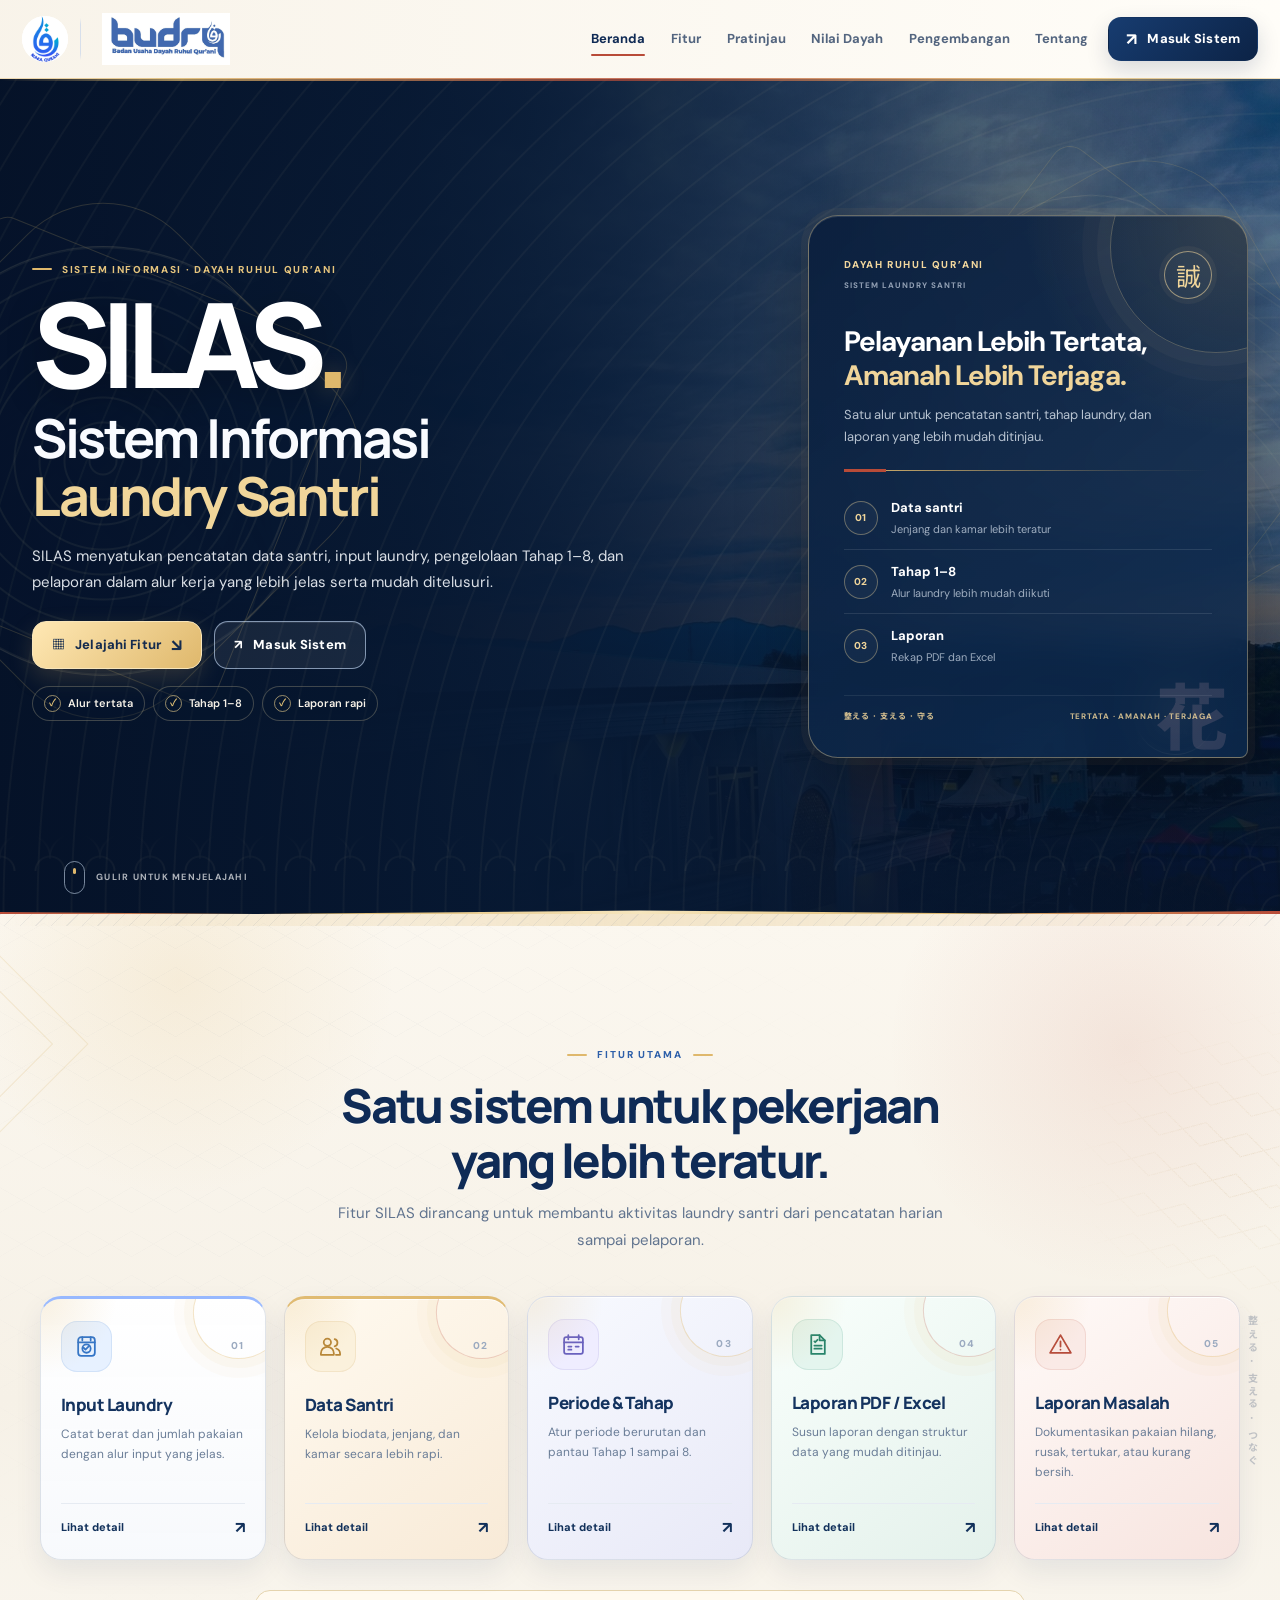
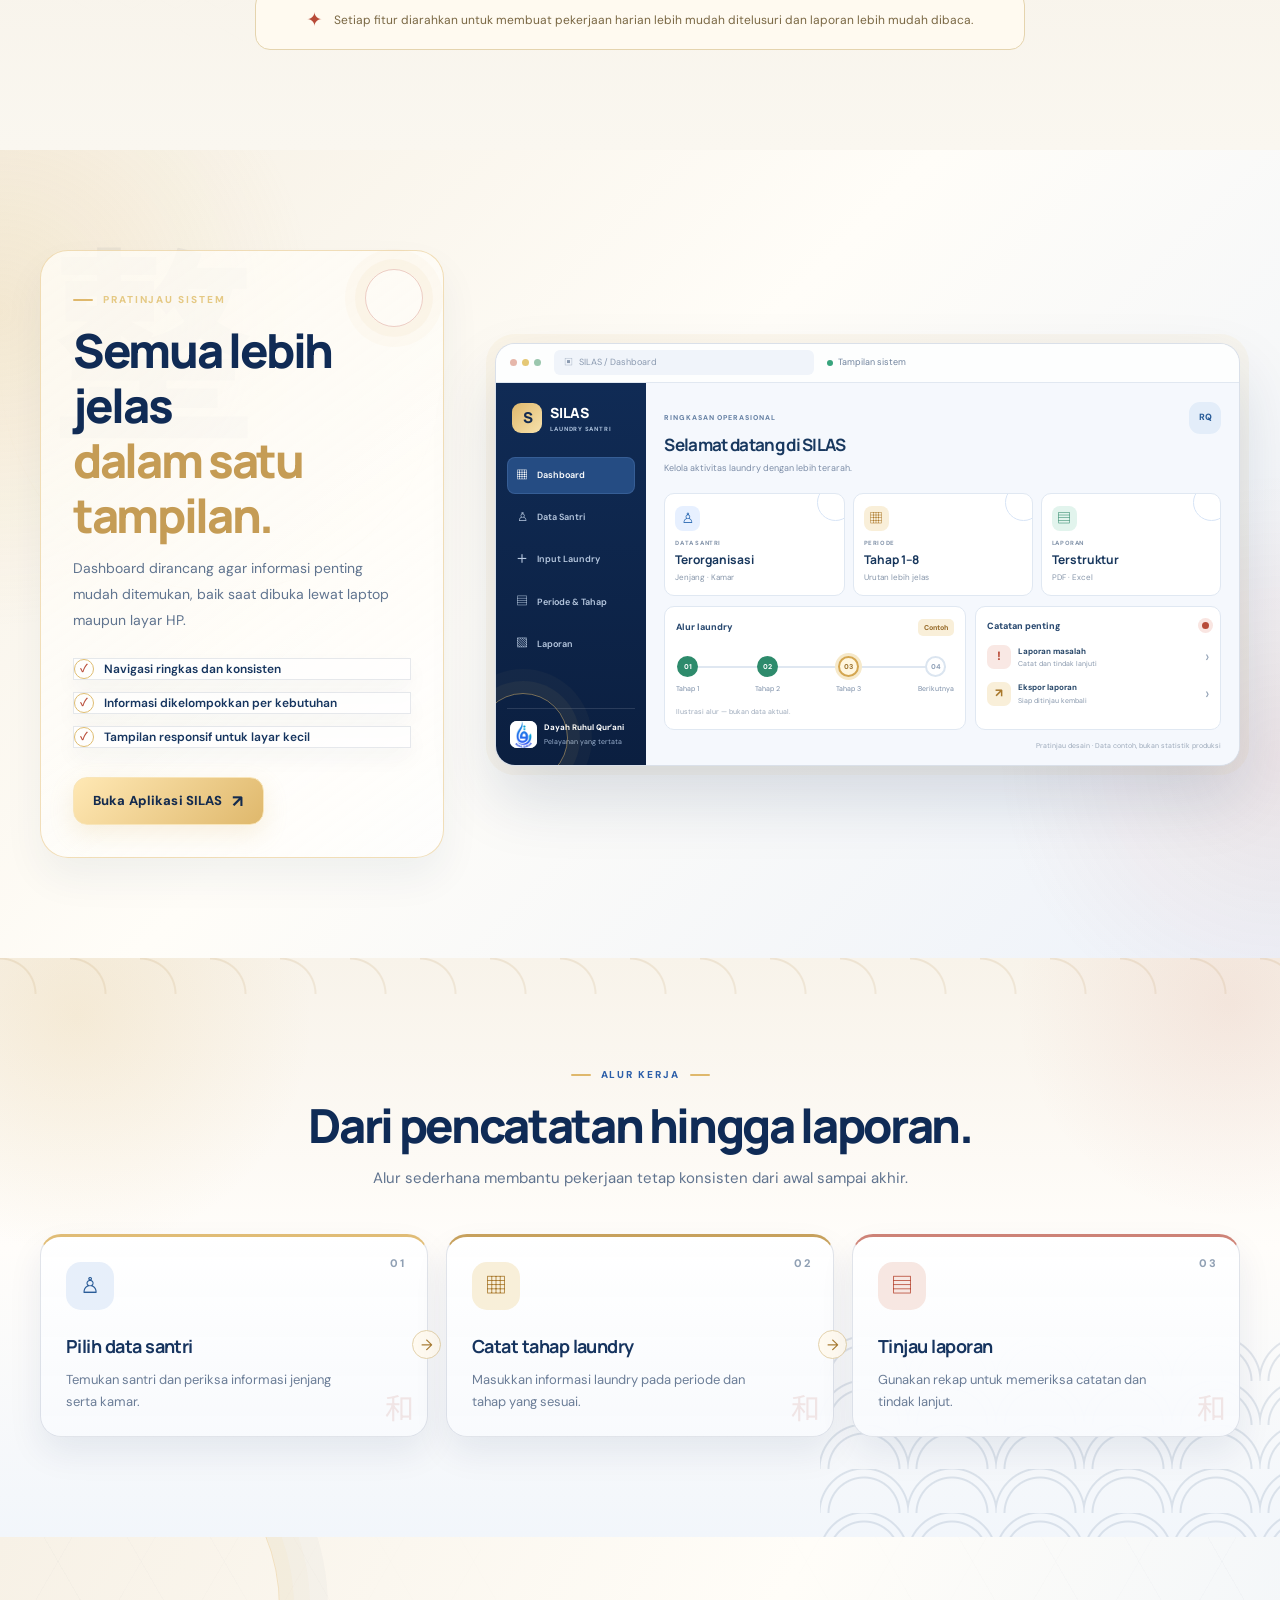
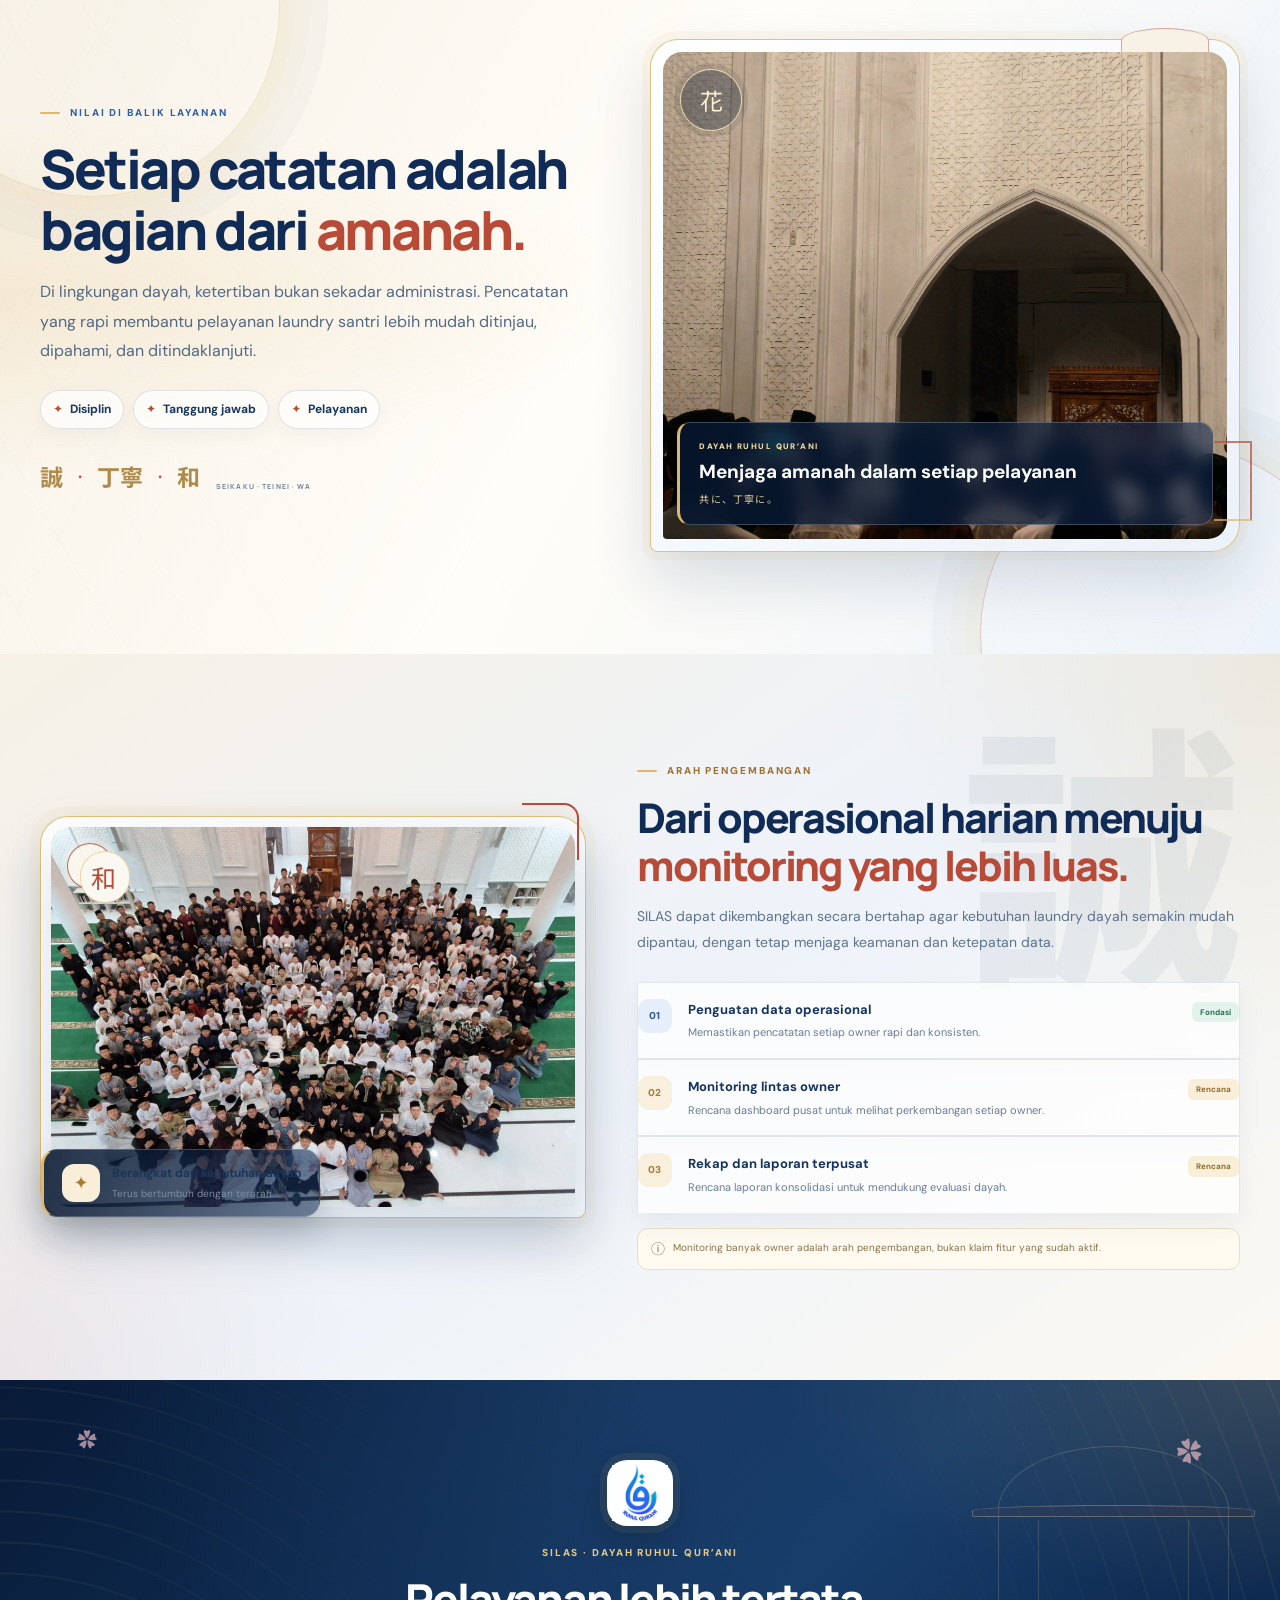
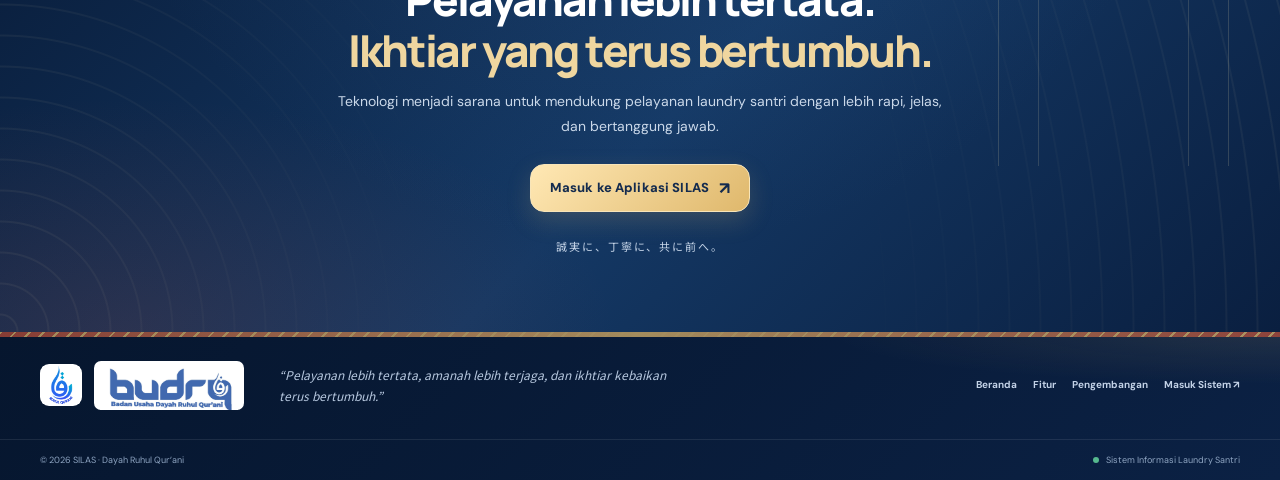
==== commit 818251e2: "Update SILAS cinematic login animation" ====
--- a/index.html
+++ b/index.html
@@ -2,347 +2,308 @@
 <html lang="id">
 <head>
   <meta charset="utf-8">
-  <meta name="viewport" content="width=device-width, initial-scale=1">
-  <meta name="theme-color" content="#172554">
-  <meta name="description" content="SILAS — Sistem Informasi Laundry Santri Dayah">
-  <title>SILAS — Laundry Santri Dayah</title>
-  <link rel="stylesheet" href="./styles.css?v=silas-mobile-issue-20261022">
+  <meta name="viewport" content="width=device-width, initial-scale=1, viewport-fit=cover">
+  <meta name="theme-color" content="#102b55">
+  <meta name="description" content="SILAS — Sistem Informasi Laundry Santri Dayah Ruhul Qur’ani. Pengelolaan laundry yang lebih tertata, mudah dipantau, dan informatif.">
+  <title>SILAS — Sistem Informasi Laundry Santri</title>
+  <link rel="preload" as="image" href="./assets/landing/hero-masjid.jpg" fetchpriority="high">
+  <link rel="stylesheet" href="./landing.css">
 </head>
 <body>
-  <div id="configWarning" class="config-warning hidden">
-    <div class="config-card">
-      <div class="brand-mark large">S</div>
-      <p class="eyebrow">KONFIGURASI AWAL</p>
-      <h1>Hubungkan SILAS ke Supabase</h1>
-      <p>Isi URL project dan publishable key Supabase di file <code>supabase-config.js</code>, lalu muat ulang halaman.</p>
-      <a class="btn btn-primary" href="https://supabase.com/dashboard" target="_blank" rel="noreferrer">Buka Supabase</a>
+  <div class="intro-screen" id="introScreen" aria-label="Pembuka SILAS">
+    <div class="intro-japanese-pattern" aria-hidden="true"></div>
+    <div class="intro-sun" aria-hidden="true"></div>
+    <div class="intro-orbit intro-orbit-one" aria-hidden="true"></div>
+    <div class="intro-orbit intro-orbit-two" aria-hidden="true"></div>
+    <div class="intro-emblem">
+      <span class="intro-emblem-ring" aria-hidden="true"></span>
+      <img src="./assets/landing/logo-ruhul-qurani.png" alt="Logo Dayah Ruhul Qur’ani">
+      <span class="intro-emblem-glint" aria-hidden="true"></span>
     </div>
+    <span class="intro-kicker">DAYAH RUHUL QUR’ANI</span>
+    <h2 class="intro-title">Pelayanan Lebih Tertata</h2>
+    <p class="intro-subtitle">SILAS · Sistem Informasi Laundry Santri</p>
+    <span class="intro-japanese" lang="ja">誠実 · 丁寧 · 責任</span>
+    <div class="intro-loader" aria-hidden="true"><span></span></div>
+    <button class="intro-skip" id="skipIntro" type="button">Lewati pembuka <span aria-hidden="true">↗</span></button>
   </div>
-
-  <section id="authScreen" class="auth-screen hidden">
-    <div class="auth-art">
-      <div class="auth-art-overlay"></div>
-      <div class="auth-brand">
-        <img class="brand-logo" src="./assets/logo-ruhul-qurani.png" alt="Logo Ruhul Qur'ani">
-        <div><div class="brand-title">SILAS</div><div class="brand-subtitle">Sistem Informasi Laundry Santri</div></div>
-      </div>
-      <div class="auth-message">
-        <span class="eyebrow light">DAYAH · ADMINISTRASI LAUNDRY</span>
-        <h1>Pencatatan lebih mudah.<br><em>Laporan lebih rapi.</em></h1>
-        <p>Kelola data santri dan catatan laundry dari satu tempat, langsung melalui HP atau laptop.</p>
-      </div>
-      <div class="auth-bottom">SILAS · Sistem internal dayah</div>
+  <div class="scroll-progress" id="scrollProgress" aria-hidden="true"></div>
+  <header class="site-header" id="siteHeader">
+    <div class="header-inner">
+      <a class="brand-lockup" href="#beranda" aria-label="SILAS — Beranda">
+        <span class="brand-rq-wrap"><img class="brand-rq" src="./assets/landing/logo-ruhul-qurani.png" alt="Logo Dayah Ruhul Qur’ani"></span>
+        <span class="brand-divider" aria-hidden="true"></span>
+        <span class="brand-bud-wrap"><img class="brand-bud" src="./assets/landing/logo-bud-rq.jpg" alt="Logo Badan Usaha Dayah Ruhul Qur’ani"></span>
+      </a>
+
+      <nav class="nav-menu" id="navMenu" aria-label="Navigasi utama">
+        <a class="nav-link active" href="#beranda">Beranda</a>
+        <a class="nav-link" href="#fitur">Fitur</a>
+        <a class="nav-link" href="#pratinjau">Pratinjau</a>
+        <a class="nav-link" href="#semangat">Nilai Dayah</a>
+        <a class="nav-link" href="#pengembangan">Pengembangan</a>
+        <a class="nav-link" href="#tentang">Tentang</a>
+        <a class="nav-mobile-cta" href="./sistem.html">Masuk ke SILAS <span aria-hidden="true">↗</span></a>
+      </nav>
+
+      <div class="header-actions">
+        <a class="button button-navy header-cta" href="./sistem.html"><span class="button-icon" aria-hidden="true">↗</span><span class="header-cta-label">Masuk Sistem</span></a>
+        <button class="menu-toggle" id="menuToggle" type="button" aria-label="Buka menu" aria-controls="navMenu" aria-expanded="false">
+          <span></span><span></span><span></span>
+        </button>
+      </div>
     </div>
-    <div class="auth-panel">
-      <form id="loginForm" class="auth-form">
-        <span class="eyebrow">SELAMAT DATANG</span>
-        <h2>Masuk ke SILAS</h2>
-        <p class="muted">Gunakan akun petugas yang telah dibuat oleh pengelola.</p>
-        <label for="loginEmail">Email</label>
-        <input id="loginEmail" type="email" autocomplete="username" placeholder="petugas@dayah.id" required>
-        <label for="loginPassword">Password</label>
-        <input id="loginPassword" type="password" autocomplete="current-password" placeholder="Masukkan password" required>
-        <button class="btn btn-primary btn-wide" type="submit">Masuk <span aria-hidden="true">→</span></button>
-        <p id="loginError" class="form-error" role="alert"></p>
-        <p class="tiny muted">Akun dibuat oleh administrator melalui Supabase. Pendaftaran umum tidak tersedia.</p>
-      </form>
+  </header>
+
+  <main>
+    <section class="hero" id="beranda" aria-labelledby="heroTitle">
+      <div class="hero-shade" aria-hidden="true"></div>
+      <div class="hero-particles" id="heroParticles" aria-hidden="true"></div>
+      <div class="hero-pattern hero-pattern-left" aria-hidden="true"></div>
+      <div class="hero-pattern hero-pattern-right" aria-hidden="true"></div>
+      <div class="hero-torii-outline" aria-hidden="true"><span></span></div>
+      <div class="hero-japanese-seal" aria-hidden="true"><span lang="ja">誠</span><small>SEISHIN</small></div>
+      <div class="hero-seigaiha" aria-hidden="true"></div>
+      <div class="hero-inner page-width">
+        <div class="hero-copy">
+          <div class="eyebrow eyebrow-light"><span class="eyebrow-mark"></span> SISTEM INFORMASI · DAYAH RUHUL QUR’ANI</div>
+          <div class="hero-wordmark" aria-label="SILAS">SILAS<span>.</span></div>
+          <h1 id="heroTitle">Sistem Informasi<br><em>Laundry Santri</em></h1>
+          <p class="hero-description">SILAS menyatukan pencatatan data santri, input laundry, pengelolaan Tahap 1–8, dan pelaporan dalam alur kerja yang lebih jelas serta mudah ditelusuri.</p>
+          <div class="hero-actions">
+            <a class="button button-gold" href="#fitur"><span aria-hidden="true">▦</span> Jelajahi Fitur <span class="button-arrow" aria-hidden="true">↘</span></a>
+            <a class="button button-glass" href="./sistem.html"><span aria-hidden="true">↗</span> Masuk Sistem</a>
+          </div>
+          <div class="hero-assurances" aria-label="Keunggulan SILAS">
+            <span><i aria-hidden="true">✓</i> Alur tertata</span>
+            <span><i aria-hidden="true">✓</i> Tahap 1–8</span>
+            <span><i aria-hidden="true">✓</i> Laporan rapi</span>
+          </div>
+        </div>
+        <aside class="hero-panel reveal" aria-label="Ringkasan SILAS">
+          <div class="hero-panel-heading">
+            <div>
+              <span class="hero-panel-kicker">DAYAH RUHUL QUR’ANI</span>
+              <span class="hero-panel-overline">SISTEM LAUNDRY SANTRI</span>
+            </div>
+            <span class="hero-panel-seal" lang="ja" aria-label="Makoto, ketulusan">誠</span>
+          </div>
+
+          <h2>Pelayanan Lebih Tertata,<br><em>Amanah Lebih Terjaga.</em></h2>
+          <p class="hero-panel-description">Satu alur untuk pencatatan santri, tahap laundry, dan laporan yang lebih mudah ditinjau.</p>
+
+          <div class="hero-panel-divider" aria-hidden="true"><span></span></div>
+
+          <div class="hero-panel-points">
+            <div class="hero-panel-point">
+              <span class="hero-point-number">01</span>
+              <span><strong>Data santri</strong><small>Jenjang dan kamar lebih teratur</small></span>
+            </div>
+            <div class="hero-panel-point">
+              <span class="hero-point-number">02</span>
+              <span><strong>Tahap 1–8</strong><small>Alur laundry lebih mudah diikuti</small></span>
+            </div>
+            <div class="hero-panel-point">
+              <span class="hero-point-number">03</span>
+              <span><strong>Laporan</strong><small>Rekap PDF dan Excel</small></span>
+            </div>
+          </div>
+
+          <div class="hero-panel-footer">
+            <span lang="ja">整える · 支える · 守る</span>
+            <span>TERTATA · AMANAH · TERJAGA</span>
+          </div>
+        </aside>
+        <a class="scroll-cue" href="#fitur" aria-label="Gulir ke fitur"><span></span> GULIR UNTUK MENJELAJAHI</a>
+      </div>
+      <div class="hero-bottom-accent" aria-hidden="true"></div>
+    </section>
+
+    <section class="section features-section" id="fitur" aria-labelledby="featuresTitle">
+      <div class="section-ornament ornament-left" aria-hidden="true"></div>
+      <div class="asanoha-watermark asanoha-watermark-features" aria-hidden="true"></div>
+      <div class="japanese-side-label" lang="ja" aria-hidden="true">整える · 支える · つなぐ</div>
+      <div class="page-width">
+        <div class="section-heading reveal">
+          <span class="eyebrow"><span class="eyebrow-mark"></span> FITUR UTAMA <span class="eyebrow-mark"></span></span>
+          <h2 id="featuresTitle">Satu sistem untuk pekerjaan<br class="desktop-break"> yang lebih teratur.</h2>
+          <p>Fitur SILAS dirancang untuk membantu aktivitas laundry santri dari pencatatan harian sampai pelaporan.</p>
+        </div>
+
+        <div class="feature-grid">
+          <article class="feature-card feature-blue reveal" style="--reveal-delay:0ms">
+            <div class="feature-card-top"><span class="feature-icon" aria-hidden="true"><svg viewBox="0 0 24 24"><rect x="4" y="3" width="16" height="18" rx="3"/><path d="M8 3v3m8-3v3M4 8h16"/><circle cx="12" cy="14" r="4"/><path d="M14.8 11.2 11 15l-1.8-1.8"/></svg></span><span class="feature-number">01</span></div>
+            <h3>Input Laundry</h3><p>Catat berat dan jumlah pakaian dengan alur input yang jelas.</p>
+            <button class="feature-detail" type="button" data-feature="input">Lihat detail <span aria-hidden="true">↗</span></button>
+          </article>
+          <article class="feature-card feature-gold reveal" style="--reveal-delay:70ms">
+            <div class="feature-card-top"><span class="feature-icon" aria-hidden="true"><svg viewBox="0 0 24 24"><circle cx="9" cy="8" r="3.5"/><path d="M2.8 20v-1.5a6.2 6.2 0 0 1 12.4 0V20z"/><path d="M16 5a3.5 3.5 0 0 1 0 6.8m1.5 2.1a5.4 5.4 0 0 1 3.7 5.1V20h-4"/></svg></span><span class="feature-number">02</span></div>
+            <h3>Data Santri</h3><p>Kelola biodata, jenjang, dan kamar secara lebih rapi.</p>
+            <button class="feature-detail" type="button" data-feature="santri">Lihat detail <span aria-hidden="true">↗</span></button>
+          </article>
+          <article class="feature-card feature-indigo reveal" style="--reveal-delay:140ms">
+            <div class="feature-card-top"><span class="feature-icon" aria-hidden="true"><svg viewBox="0 0 24 24"><rect x="3" y="5" width="18" height="16" rx="2"/><path d="M7 3v4m10-4v4M3 10h18M7 14h3m4 0h3m-10 3h3"/></svg></span><span class="feature-number">03</span></div>
+            <h3>Periode &amp; Tahap</h3><p>Atur periode berurutan dan pantau Tahap 1 sampai 8.</p>
+            <button class="feature-detail" type="button" data-feature="periode">Lihat detail <span aria-hidden="true">↗</span></button>
+          </article>
+          <article class="feature-card feature-green reveal" style="--reveal-delay:210ms">
+            <div class="feature-card-top"><span class="feature-icon" aria-hidden="true"><svg viewBox="0 0 24 24"><path d="M6 3h8l5 5v13H6z"/><path d="M14 3v5h5M9 13h7m-7 3h7"/><path d="m9 9 .8.8L12 7.5"/></svg></span><span class="feature-number">04</span></div>
+            <h3>Laporan PDF / Excel</h3><p>Susun laporan dengan struktur data yang mudah ditinjau.</p>
+            <button class="feature-detail" type="button" data-feature="laporan">Lihat detail <span aria-hidden="true">↗</span></button>
+          </article>
+          <article class="feature-card feature-red reveal" style="--reveal-delay:280ms">
+            <div class="feature-card-top"><span class="feature-icon" aria-hidden="true"><svg viewBox="0 0 24 24"><path d="M12 3 22 20H2z"/><path d="M12 9v5m0 3h.01"/></svg></span><span class="feature-number">05</span></div>
+            <h3>Laporan Masalah</h3><p>Dokumentasikan pakaian hilang, rusak, tertukar, atau kurang bersih.</p>
+            <button class="feature-detail" type="button" data-feature="masalah">Lihat detail <span aria-hidden="true">↗</span></button>
+          </article>
+        </div>
+        <div class="section-note reveal"><span class="note-symbol" aria-hidden="true">✦</span><p>Setiap fitur diarahkan untuk membuat pekerjaan harian lebih mudah ditelusuri dan laporan lebih mudah dibaca.</p></div>
+      </div>
+    </section>
+
+    <section class="section preview-section" id="pratinjau" aria-labelledby="previewTitle">
+      <div class="page-width preview-layout">
+        <div class="preview-copy reveal">
+          <span class="eyebrow eyebrow-light"><span class="eyebrow-mark"></span> PRATINJAU SISTEM</span>
+          <h2 id="previewTitle">Semua lebih jelas<br><em>dalam satu tampilan.</em></h2>
+          <p>Dashboard dirancang agar informasi penting mudah ditemukan, baik saat dibuka lewat laptop maupun layar HP.</p>
+          <ul class="check-list">
+            <li><span>✓</span> Navigasi ringkas dan konsisten</li>
+            <li><span>✓</span> Informasi dikelompokkan per kebutuhan</li>
+            <li><span>✓</span> Tampilan responsif untuk layar kecil</li>
+          </ul>
+          <a class="button button-gold" href="./sistem.html">Buka Aplikasi SILAS <span class="button-arrow" aria-hidden="true">↗</span></a>
+        </div>
+
+        <div class="dashboard-window reveal" aria-label="Ilustrasi tampilan dashboard SILAS">
+          <div class="window-chrome"><div class="window-dots"><i></i><i></i><i></i></div><div class="window-address"><span>▣</span> SILAS / Dashboard</div><span class="window-status"><i></i> Tampilan sistem</span></div>
+          <div class="dashboard-layout">
+            <aside class="preview-sidebar">
+              <div class="preview-brand"><span class="preview-brand-icon">S</span><span>SILAS<small>LAUNDRY SANTRI</small></span></div>
+              <div class="preview-nav active"><span>▦</span> Dashboard</div><div class="preview-nav"><span>♙</span> Data Santri</div><div class="preview-nav"><span>＋</span> Input Laundry</div><div class="preview-nav"><span>▤</span> Periode &amp; Tahap</div><div class="preview-nav"><span>▧</span> Laporan</div>
+              <div class="preview-sidebar-bottom"><span class="preview-mini-logo"><img src="./assets/landing/logo-ruhul-qurani.png" alt=""></span><span>Dayah Ruhul Qur’ani<small>Pelayanan yang tertata</small></span></div>
+            </aside>
+            <div class="preview-main">
+              <div class="preview-topline"><div><span class="preview-kicker">RINGKASAN OPERASIONAL</span><h3>Selamat datang di SILAS</h3><p>Kelola aktivitas laundry dengan lebih terarah.</p></div><span class="preview-avatar">RQ</span></div>
+              <div class="preview-metrics">
+                <div class="preview-metric metric-one"><span class="metric-symbol">♙</span><span class="metric-label">DATA SANTRI</span><strong>Terorganisasi</strong><small>Jenjang · Kamar</small></div>
+                <div class="preview-metric metric-two"><span class="metric-symbol">▦</span><span class="metric-label">PERIODE</span><strong>Tahap 1–8</strong><small>Urutan lebih jelas</small></div>
+                <div class="preview-metric metric-three"><span class="metric-symbol">▤</span><span class="metric-label">LAPORAN</span><strong>Terstruktur</strong><small>PDF · Excel</small></div>
+              </div>
+              <div class="preview-bottom-grid">
+                <div class="preview-panel"><div class="panel-heading"><span>Alur laundry</span><span class="panel-chip">Contoh</span></div><div class="stage-rail"><div class="stage-line"></div><div class="stage-item done"><span>01</span><small>Tahap 1</small></div><div class="stage-item done"><span>02</span><small>Tahap 2</small></div><div class="stage-item current"><span>03</span><small>Tahap 3</small></div><div class="stage-item"><span>04</span><small>Berikutnya</small></div></div><p class="panel-footnote">Ilustrasi alur — bukan data aktual.</p></div>
+                <div class="preview-panel issue-panel"><div class="panel-heading"><span>Catatan penting</span><span class="issue-dot"></span></div><div class="issue-row"><span class="issue-icon">!</span><span><strong>Laporan masalah</strong><small>Catat dan tindak lanjuti</small></span><span class="issue-chevron">›</span></div><div class="issue-row"><span class="issue-icon gold-icon">↗</span><span><strong>Ekspor laporan</strong><small>Siap ditinjau kembali</small></span><span class="issue-chevron">›</span></div></div>
+              </div>
+              <div class="preview-disclaimer">Pratinjau desain · Data contoh, bukan statistik produksi</div>
+            </div>
+          </div>
+        </div>
+      </div>
+    </section>
+
+    <section class="section workflow-section" id="alur" aria-labelledby="workflowTitle">
+      <div class="seigaiha-watermark" aria-hidden="true"></div>
+      <div class="page-width">
+        <div class="section-heading reveal">
+          <span class="eyebrow"><span class="eyebrow-mark"></span> ALUR KERJA <span class="eyebrow-mark"></span></span>
+          <h2 id="workflowTitle">Dari pencatatan hingga laporan.</h2>
+          <p>Alur sederhana membantu pekerjaan tetap konsisten dari awal sampai akhir.</p>
+        </div>
+        <div class="workflow-grid">
+          <article class="workflow-step reveal"><span class="workflow-index">01</span><span class="workflow-icon" aria-hidden="true">♙</span><h3>Pilih data santri</h3><p>Temukan santri dan periksa informasi jenjang serta kamar.</p><span class="workflow-connector" aria-hidden="true">→</span></article>
+          <article class="workflow-step reveal" style="--reveal-delay:90ms"><span class="workflow-index">02</span><span class="workflow-icon" aria-hidden="true">▦</span><h3>Catat tahap laundry</h3><p>Masukkan informasi laundry pada periode dan tahap yang sesuai.</p><span class="workflow-connector" aria-hidden="true">→</span></article>
+          <article class="workflow-step reveal" style="--reveal-delay:180ms"><span class="workflow-index">03</span><span class="workflow-icon" aria-hidden="true">▤</span><h3>Tinjau laporan</h3><p>Gunakan rekap untuk memeriksa catatan dan tindak lanjut.</p></article>
+        </div>
+      </div>
+    </section>
+
+    <section class="section spirit-section" id="semangat" aria-labelledby="spiritTitle">
+      <div class="spirit-pattern spirit-pattern-left" aria-hidden="true"></div>
+      <div class="spirit-pattern spirit-pattern-right" aria-hidden="true"></div>
+      <div class="page-width spirit-layout">
+        <div class="spirit-copy reveal">
+          <span class="eyebrow"><span class="eyebrow-mark"></span> NILAI DI BALIK LAYANAN</span>
+          <h2 id="spiritTitle">Setiap catatan adalah bagian dari <em>amanah.</em></h2>
+          <p>Di lingkungan dayah, ketertiban bukan sekadar administrasi. Pencatatan yang rapi membantu pelayanan laundry santri lebih mudah ditinjau, dipahami, dan ditindaklanjuti.</p>
+          <div class="spirit-values">
+            <span><i aria-hidden="true">✦</i> Disiplin</span>
+            <span><i aria-hidden="true">✦</i> Tanggung jawab</span>
+            <span><i aria-hidden="true">✦</i> Pelayanan</span>
+          </div>
+          <div class="spirit-japanese" lang="ja" aria-label="Ketulusan, ketelitian, dan harmoni">
+            <span>誠</span><i>·</i><span>丁寧</span><i>·</i><span>和</span>
+            <small>SEIKAKU · TEINEI · WA</small>
+          </div>
+        </div>
+        <figure class="spirit-photo-frame reveal">
+          <span class="spirit-photo-ring" aria-hidden="true"></span>
+          <img src="./assets/landing/santri-ibadah.jpg" alt="Santri Dayah Ruhul Qur’ani berdiri dalam saf di dalam masjid" loading="lazy">
+          <figcaption>
+            <span class="spirit-caption-kicker">DAYAH RUHUL QUR’ANI</span>
+            <strong>Menjaga amanah dalam setiap pelayanan</strong>
+            <span class="spirit-caption-jp" lang="ja">共に、丁寧に。</span>
+          </figcaption>
+          <span class="spirit-photo-corner" aria-hidden="true"></span>
+        </figure>
+      </div>
+    </section>
+
+    <section class="section vision-section" id="pengembangan" aria-labelledby="visionTitle">
+      <div class="page-width vision-layout">
+        <div class="vision-photo-wrap reveal">
+          <img class="vision-photo" src="./assets/landing/santri-group.jpg" alt="Santri Dayah Ruhul Qur’ani berkumpul bersama di dalam masjid" loading="lazy">
+          <div class="vision-photo-label"><span class="vision-label-icon" aria-hidden="true">✦</span><span><strong>Berangkat dari kebutuhan dayah</strong><small>Terus bertumbuh dengan terarah</small></span></div>
+          <div class="photo-corner" aria-hidden="true"></div>
+        </div>
+        <div class="vision-copy reveal">
+          <span class="eyebrow"><span class="eyebrow-mark"></span> ARAH PENGEMBANGAN</span>
+          <h2 id="visionTitle">Dari operasional harian menuju <em>monitoring yang lebih luas.</em></h2>
+          <p>SILAS dapat dikembangkan secara bertahap agar kebutuhan laundry dayah semakin mudah dipantau, dengan tetap menjaga keamanan dan ketepatan data.</p>
+          <div class="roadmap-list">
+            <div class="roadmap-item"><span class="roadmap-icon">01</span><div><strong>Penguatan data operasional</strong><p>Memastikan pencatatan setiap owner rapi dan konsisten.</p></div><span class="roadmap-status status-current">Fondasi</span></div>
+            <div class="roadmap-item"><span class="roadmap-icon">02</span><div><strong>Monitoring lintas owner</strong><p>Rencana dashboard pusat untuk melihat perkembangan setiap owner.</p></div><span class="roadmap-status status-plan">Rencana</span></div>
+            <div class="roadmap-item"><span class="roadmap-icon">03</span><div><strong>Rekap dan laporan terpusat</strong><p>Rencana laporan konsolidasi untuk mendukung evaluasi dayah.</p></div><span class="roadmap-status status-plan">Rencana</span></div>
+          </div>
+          <p class="vision-disclaimer"><span aria-hidden="true">ⓘ</span> Monitoring banyak owner adalah arah pengembangan, bukan klaim fitur yang sudah aktif.</p>
+        </div>
+      </div>
+    </section>
+
+    <section class="closing-section" id="tentang" aria-labelledby="closingTitle">
+      <div class="closing-pattern" aria-hidden="true"></div>
+      <div class="closing-torii" aria-hidden="true"><span></span></div>
+      <div class="closing-sakura" aria-hidden="true"><span>✿</span><span>✿</span><span>✿</span></div>
+      <div class="page-width closing-inner reveal">
+        <div class="closing-emblem"><img src="./assets/landing/logo-ruhul-qurani.png" alt="Logo Ruhul Qur’ani" loading="lazy"></div>
+        <span class="eyebrow eyebrow-light">SILAS · DAYAH RUHUL QUR’ANI</span>
+        <h2 id="closingTitle">Pelayanan lebih tertata.<br><em>Ikhtiar yang terus bertumbuh.</em></h2>
+        <p>Teknologi menjadi sarana untuk mendukung pelayanan laundry santri dengan lebih rapi, jelas, dan bertanggung jawab.</p>
+        <a class="button button-gold closing-button" href="./sistem.html">Masuk ke Aplikasi SILAS <span class="button-arrow" aria-hidden="true">↗</span></a>
+        <div class="closing-jp" lang="ja">誠実に、丁寧に、共に前へ。</div>
+      </div>
+    </section>
+  </main>
+
+  <footer class="site-footer">
+    <div class="page-width footer-main">
+      <a class="footer-brand" href="#beranda" aria-label="Kembali ke atas"><span class="footer-logo-rq"><img src="./assets/landing/logo-ruhul-qurani.png" alt="Logo Dayah Ruhul Qur’ani" loading="lazy"></span><span class="footer-logo-bud"><img src="./assets/landing/logo-bud-rq.jpg" alt="Logo BUD RQ" loading="lazy"></span></a>
+      <p class="footer-motto">“Pelayanan lebih tertata, amanah lebih terjaga, dan ikhtiar kebaikan terus bertumbuh.”</p>
+      <div class="footer-links"><a href="#beranda">Beranda</a><a href="#fitur">Fitur</a><a href="#pengembangan">Pengembangan</a><a href="./sistem.html">Masuk Sistem ↗</a></div>
     </div>
-  </section>
-
-  <div id="appShell" class="app-shell hidden">
-    <aside class="sidebar" id="sidebar">
-      <div class="sidebar-brand">
-        <img class="brand-logo sidebar-logo" src="./assets/logo-ruhul-qurani.png" alt="Logo Ruhul Qur'ani">
-        <div><div class="brand-title">SILAS</div><div class="brand-subtitle">Laundry Santri</div></div>
-      </div>
-      <div class="sidebar-label">MENU UTAMA</div>
-      <nav class="nav-list" aria-label="Menu utama">
-        <button class="nav-item active" data-view="dashboard"><span class="nav-icon">▦</span> Dashboard</button>
-        <button class="nav-item" data-view="input"><span class="nav-icon">＋</span> Input laundry</button>
-        <button class="nav-item" data-view="santri"><span class="nav-icon">♙</span> Data santri</button>
-        <button class="nav-item" data-view="tahap"><span class="nav-icon">▣</span> Periode & tahap</button>
-        <button class="nav-item" data-view="laporan"><span class="nav-icon">▤</span> Laporan</button>
-        <button class="nav-item" data-view="masalah"><span class="nav-icon">⚠</span> Laporan masalah</button>
-        <button class="nav-item" data-view="pengaturan"><span class="nav-icon">⚙</span> Pengaturan laporan</button>
-      </nav>
-      <div class="sidebar-foot">
-        <div class="connection-dot"></div><span>Terhubung ke Supabase</span>
-        <button id="logoutBtn" class="logout-btn" title="Keluar">↪</button>
-      </div>
-    </aside>
-
-    <main class="main-area">
-      <header class="topbar">
-        <button id="mobileMenuBtn" class="mobile-menu-btn" aria-label="Buka menu">☰</button>
-        <div class="breadcrumb"><span>Dayah</span><span class="crumb-slash">/</span><strong id="pageBreadcrumb">Dashboard</strong></div>
-        <div class="topbar-user"><div class="avatar">P</div><div class="user-meta"><strong id="userEmail">Petugas</strong><span>Petugas laundry</span></div></div>
-      </header>
-
-      <section id="view-dashboard" class="view-section">
-        <section class="brand-hero premium-hero" aria-label="Identitas SILAS Dayah Ruhul Qurani">
-          <div class="brand-hero-photo"></div><div class="brand-hero-shade"></div>
-          <div class="brand-hero-content">
-            <div class="hero-identity">
-              <img class="hero-dayah-logo" src="./assets/logo-ruhul-qurani.png" alt="Logo Dayah Ruhul Qur'ani">
-              <div class="hero-title-block"><div class="hero-kicker">DAYAH RUHUL QUR’ANI</div><h1>SILAS</h1><p>Sistem Informasi Laundry Santri</p><div class="hero-tagline">Bersih Pakaian · Nyaman Ibadah · Semangat Menuntut Ilmu</div></div>
-            </div>
-            <div class="hero-right">
-              <div class="laundry-logo-placeholder premium-laundry-placeholder" id="heroLaundryLogo"><span class="laundry-placeholder-icon">＋</span><div><strong>Logo Laundry BUD_RQ</strong><small>Tambahkan di Pengaturan</small></div></div>
-            </div>
-          </div>
-          <div class="hero-bottom-line"><span>RUHUL QUR’ANI</span><i class="hero-bottom-dot"></i><span>ADMINISTRASI LAUNDRY SANTRI</span></div>
-        </section>
-
-        <div class="dashboard-intro-grid">
-        <section class="welcome-photo-card" aria-label="Santri Dayah Ruhul Qur'ani">
-          <img src="./assets/santri-berkelompok.jpg" alt="Foto santri Dayah Ruhul Qur'ani berkelompok">
-          <div class="welcome-photo-overlay"></div>
-          <div class="welcome-photo-copy">
-            <span class="welcome-chip">SELAMAT DATANG</span>
-            <h2>Assalamu’alaikum, Pengurus Dayah</h2>
-            <p>Kelola pencatatan laundry santri dengan lebih mudah, rapi, dan terdata.</p>
-          </div>
-          <div class="welcome-photo-caption"><span class="caption-dot"></span> Dayah Ruhul Qur’ani</div>
-        </section>
-
-          <section class="director-section director-side-section">
-            <div class="director-section-heading"><div><p class="eyebrow">ARAHAN & MOTIVASI</p><h2>Direktur Badan Usaha Dayah</h2><p class="muted">Pesan dan motivasi untuk pelayanan yang lebih baik.</p></div><span class="director-section-mark">✦</span></div>
-            <article class="director-card" id="directorCard">
-              <div class="director-photo-wrap" id="directorDashboardPhoto">
-                <div class="director-photo-placeholder"><span>DRQ</span><small>Foto direktur<br>ditambahkan melalui Pengaturan</small></div>
-              </div>
-              <div class="director-details">
-                <span class="director-label">PIMPINAN BADAN USAHA</span>
-                <h3 id="directorDashboardName">Nama Direktur</h3>
-                <p class="director-role" id="directorDashboardRole">Direktur Badan Usaha Dayah Ruhul Qur’ani</p>
-                <div class="director-divider"></div>
-                <blockquote id="directorDashboardQuote">“Kebersihan dan kerapian adalah bagian dari pelayanan. Semoga setiap ikhtiar memudahkan santri dalam menuntut ilmu.”</blockquote>
-              </div>
-              <div class="director-card-glow"></div>
-            </article>
-          </section>
-        </div>
-        <div class="page-heading dashboard-heading">
-          <div><p class="eyebrow">RINGKASAN</p><h1>Dashboard</h1><p class="muted">Semua pencatatan laundry dalam satu tempat.</p></div>
-          <button class="btn btn-primary" data-goto="input">＋ Catat laundry</button>
-        </div>
-        <div class="stat-grid">
-          <article class="stat-card premium-stat"><div class="stat-top"><span>Santri aktif</span><span class="stat-icon indigo">♙</span></div><strong id="statSantri">—</strong><small>Terdaftar untuk laundry</small></article>
-          <article class="stat-card premium-stat"><div class="stat-top"><span>Total kamar</span><span class="stat-icon blue">⌂</span></div><strong id="statKamar">—</strong><small>Di seluruh jenjang</small></article>
-          <article class="stat-card premium-stat"><div class="stat-top"><span>Total laundry</span><span class="stat-icon teal">↕</span></div><strong id="statKg">0 kg</strong><small id="statPeriodLabel">Periode terbaru</small></article>
-          <article class="stat-card premium-stat"><div class="stat-top"><span>Tahap tercatat</span><span class="stat-icon amber">▣</span></div><strong id="statTahap">0</strong><small>Memiliki catatan laundry</small></article>
-        </div>
-        <div class="content-grid dashboard-grid dashboard-main-grid">
-          <article class="panel premium-panel dashboard-period-panel"><div class="panel-heading"><div><h2>Periode laundry</h2><p class="muted">Pantau Tahap 1 sampai Tahap 8.</p></div><button class="btn btn-light btn-sm" data-goto="tahap">Kelola tahap</button></div><div id="dashboardStages" class="stage-list"><div class="empty-state">Memuat data…</div></div></article>
-
-        </div>
-        <article class="panel quick-panel premium-panel dashboard-quick-panel"><div class="panel-heading"><div><h2>Akses cepat</h2><p class="muted">Menu yang sering digunakan.</p></div></div><div class="quick-actions-grid"><button class="quick-action" data-goto="input"><span class="quick-icon">＋</span><span><strong>Input laundry</strong><small>Catat berat dan jumlah pakaian</small></span><b>→</b></button><button class="quick-action" data-goto="santri"><span class="quick-icon">♙</span><span><strong>Tambah santri</strong><small>Kelola data santri dan kamar</small></span><b>→</b></button><button class="quick-action" data-goto="laporan"><span class="quick-icon">▤</span><span><strong>Buat laporan PDF</strong><small>Gabungkan rekap semua kamar</small></span><b>→</b></button></div></article>
-      </section>
-
-      <section id="view-input" class="view-section hidden">
-        <div class="page-heading"><div><p class="eyebrow">PENCATATAN</p><h1>Input laundry</h1><p class="muted">Ketik nama santri. Jenjang dan kamar akan muncul otomatis.</p></div></div>
-        <div class="input-layout">
-          <article class="panel form-panel">
-            <div class="panel-heading"><div><h2>Catatan baru</h2><p class="muted">Pilih periode dan tahap, lalu catat santri.</p></div><span class="pill pill-blue">Input cepat</span></div>
-            <form id="laundryForm">
-              <div class="form-row two-col"><div class="field"><label for="inputPeriod">Periode</label><select id="inputPeriod" required><option value="">Pilih periode</option></select></div><div class="field"><label for="inputStage">Tahap laundry</label><select id="inputStage" required><option value="">Pilih tahap</option></select></div></div>
-              <div class="field autocomplete-field"><label for="studentSearch">Nama santri</label><input id="studentSearch" type="search" autocomplete="off" placeholder="Ketik nama atau NIS…" required><div id="studentSuggestions" class="suggestions hidden"></div><small class="field-help">Hanya santri aktif yang memiliki kamar ditampilkan.</small></div>
-              <div id="studentBio" class="bio-card hidden"></div>
-              <div class="form-row two-col"><div class="field"><label for="weightInput">Berat laundry (kg) <span class="required">*</span></label><input id="weightInput" type="number" min="0.01" max="9999" step="0.01" inputmode="decimal" placeholder="Contoh: 3.5" required><small class="field-help">Harus lebih dari 0 kg.</small></div><div class="field"><label for="piecesInput">Jumlah pakaian</label><input id="piecesInput" type="number" min="0" max="100000" step="1" inputmode="numeric" placeholder="Opsional"><small class="field-help">Boleh dikosongkan.</small></div></div>
-              <div id="laundryMessage" class="inline-message hidden" role="status"></div>
-              <div class="form-actions"><button type="reset" class="btn btn-light">Bersihkan</button><button id="saveLaundryBtn" type="submit" class="btn btn-primary">Simpan catatan <span>→</span></button></div>
-            </form>
-          </article>
-          <aside class="panel helper-panel"><div class="helper-icon">✦</div><h3>Catatan otomatis</h3><p class="muted">Biodata diambil dari data santri. Kamu tidak perlu memilih jenjang atau kamar saat mencatat laundry.</p><div class="helper-rule"><span>01</span><div><strong>Pilih santri</strong><small>Gunakan nama atau NIS.</small></div></div><div class="helper-rule"><span>02</span><div><strong>Isi kilogram</strong><small>Jumlah pakaian opsional.</small></div></div><div class="helper-rule"><span>03</span><div><strong>Simpan</strong><small>Catatan masuk ke rekap tahap.</small></div></div><div class="notice-box"><strong>Anti-duplikat</strong><p>Satu santri hanya dapat dicatat sekali pada tahap yang sama.</p></div></aside>
-        </div>
-        <article class="panel table-panel"><div class="panel-heading"><div><h2>Catatan pada tahap ini</h2><p class="muted">Daftar catatan yang sudah disimpan.</p></div><div id="stageTotals" class="total-chip">0 catatan · 0 kg</div></div><div class="table-wrap"><table><thead><tr><th>Nama santri</th><th>Jenjang</th><th>Kamar</th><th>Berat</th><th>Jumlah pakaian</th><th>Waktu input</th><th>Aksi</th></tr></thead><tbody id="stageRecordsBody"><tr><td colspan="7" class="empty-cell">Pilih periode dan tahap.</td></tr></tbody></table></div></article>
-      </section>
-
-      <section id="view-santri" class="view-section hidden">
-        <div class="page-heading"><div><p class="eyebrow">DATA MASTER</p><h1>Data santri</h1><p class="muted">Tambah atau perbarui santri langsung dari web.</p></div><button id="showStudentFormBtn" class="btn btn-primary">＋ Tambah santri</button></div>
-        <article id="studentFormPanel" class="panel form-panel hidden"><div class="panel-heading"><div><h2 id="studentFormTitle">Tambah santri baru</h2><p class="muted">Santri harus memiliki jenjang dan kamar agar masuk daftar laundry.</p></div><button id="cancelStudentFormBtn" class="icon-btn" type="button" aria-label="Tutup">×</button></div>
-          <form id="studentForm"><input id="studentId" type="hidden"><div class="form-row two-col"><div class="field"><label for="studentName">Nama lengkap *</label><input id="studentName" required maxlength="150" placeholder="Nama santri sesuai data dayah"></div><div class="field"><label for="studentNis">NIS / nomor induk</label><input id="studentNis" maxlength="50" placeholder="Opsional"></div></div><div class="form-row two-col"><div class="field"><label for="studentLevel">Jenjang *</label><select id="studentLevel" required><option value="">Pilih jenjang</option></select></div><div class="field"><label for="studentRoom">Kamar *</label><select id="studentRoom" required disabled><option value="">Pilih jenjang terlebih dahulu</option></select></div></div><label class="checkbox-line"><input id="studentActive" type="checkbox" checked> Santri aktif dan dapat dicatat laundry</label><div id="studentMessage" class="inline-message hidden" role="status"></div><div class="form-actions"><button type="button" id="cancelStudentFormBtn2" class="btn btn-light">Batal</button><button type="submit" id="saveStudentBtn" class="btn btn-primary">Simpan santri</button></div></form>
-        </article>
-        <article class="panel table-panel"><div class="panel-heading responsive-heading"><div><h2>Daftar santri</h2><p id="studentCountLabel" class="muted">Memuat data santri…</p></div><div class="table-tools"><input id="studentFilter" class="search-input" type="search" placeholder="Cari nama, NIS, kamar…"><select id="studentLevelFilter" aria-label="Filter jenjang"><option value="">Semua jenjang</option></select></div></div><div class="table-wrap"><table><thead><tr><th>Nama santri</th><th>NIS</th><th>Jenjang</th><th>Kamar</th><th>Status</th><th>Aksi</th></tr></thead><tbody id="studentsBody"><tr><td colspan="6" class="empty-cell">Memuat data…</td></tr></tbody></table></div></article>
-      </section>
-
-      <section id="view-tahap" class="view-section hidden">
-        <div class="page-heading"><div><p class="eyebrow">JADWAL</p><h1>Periode & tahap</h1><p class="muted">Setiap periode memiliki slot Tahap 1–8. Buat hanya tahap yang digunakan pada periode tersebut.</p></div></div>
-        <div class="content-grid period-grid"><article class="panel form-panel"><div class="panel-heading"><div><h2>Buat periode baru</h2><p class="muted">Nomor periode dibuat otomatis: Periode 1, 2, 3, dan seterusnya.</p></div></div><form id="periodForm"><div class="period-explainer"><span class="period-number-preview" id="nextPeriodPreview">1</span><div><strong>Periode berikutnya</strong><small>Nomor akan bertambah otomatis dan tidak bergantung pada bulan.</small></div></div><div id="periodMessage" class="inline-message hidden" role="status"></div><button class="btn btn-primary" type="submit">＋ Buat periode</button></form></article>
-          <article class="panel form-panel"><div class="panel-heading"><div><h2>Tambah tahap laundry</h2><p class="muted">Setiap periode dapat memiliki Tahap 1 hingga Tahap 8.</p></div></div><form id="stageForm"><div class="field"><label for="stagePeriod">Periode *</label><select id="stagePeriod" required><option value="">Pilih periode</option></select></div><div class="form-row two-col"><div class="field"><label for="stageNumber">Nomor tahap *</label><select id="stageNumber" required><option value="">Pilih tahap</option><option value="1">Tahap 1</option><option value="2">Tahap 2</option><option value="3">Tahap 3</option><option value="4">Tahap 4</option><option value="5">Tahap 5</option><option value="6">Tahap 6</option><option value="7">Tahap 7</option><option value="8">Tahap 8</option></select></div><div class="field"><label for="stageDate">Tanggal laundry *</label><input id="stageDate" type="date" required></div></div><div id="stageMessage" class="inline-message hidden" role="status"></div><button class="btn btn-primary" type="submit">＋ Tambah tahap</button></form></article></div>
-        <article class="panel table-panel"><div class="panel-heading"><div><h2>Daftar periode dan tahap</h2><p class="muted">Laporan setiap periode selalu menampilkan kolom Tahap 1–8 dan totalnya.</p></div></div><div id="periodsList" class="periods-list"><div class="empty-state">Memuat periode…</div></div></article>
-      </section>
-
-      <section id="view-laporan" class="view-section hidden">
-        <div class="page-heading"><div><p class="eyebrow">REKAPITULASI</p><h1>Laporan laundry</h1><p class="muted">Satu PDF lanskap berisi Tahap 1–8 dan total berat per santri, kamar, serta jenjang.</p></div></div>
-        <article class="panel issue-entry-card">
-          <div class="issue-entry-icon">⚠</div>
-          <div class="issue-entry-copy"><strong>Ada pakaian hilang, rusak, tertukar, atau kurang bersih?</strong><p class="muted">Buat laporan beserta foto bukti dan siapkan pesan untuk grup WhatsApp laundry.</p></div>
-          <button class="btn btn-primary" type="button" data-goto="masalah">＋ Buat laporan masalah</button>
-        </article>
-        <div class="report-layout"><article class="panel form-panel"><div class="panel-heading"><div><h2>Buat laporan periode</h2><p class="muted">PDF A4 lanskap dengan kop surat, logo di kiri dan kanan, lalu rekap jenjang → kamar → santri.</p></div><div class="report-icon">▤</div></div><form id="reportForm"><div class="field"><label for="reportPeriod">Pilih periode *</label><select id="reportPeriod" required><option value="">Pilih periode</option></select></div><div class="report-includes"><strong>Isi laporan</strong><div>✓ Kop surat dapat diedit melalui Pengaturan</div><div>✓ Logo Laundry di kiri dan logo Dayah di kanan</div><div>✓ Kolom Tahap 1–8 dan total otomatis</div><div>✓ Rekap jenjang → kamar → santri dalam satu PDF</div></div><div id="reportMessage" class="inline-message hidden" role="status"></div><button class="btn btn-primary btn-wide" type="submit">Buat dan unduh PDF <span>↓</span></button></form></article><aside class="panel helper-panel"><div class="helper-icon">▤</div><h3>Rekap otomatis</h3><p class="muted">Data dikelompokkan berdasarkan jenjang dan kamar yang tersimpan saat laundry dicatat. Perpindahan kamar di masa depan tidak mengubah riwayat lama.</p><div class="notice-box"><strong>Jumlah pakaian</strong><p>Kolom pakaian boleh kosong. Laporan akan menjumlahkan hanya angka yang benar-benar dicatat.</p></div></aside></div>
-      </section>
-
-      <section id="view-masalah" class="view-section hidden">
-        <div class="page-heading">
-          <div>
-            <p class="eyebrow">OPERASIONAL LAUNDRY</p>
-            <h1>Laporan Masalah Laundry</h1>
-            <p class="muted">Catat pakaian hilang, rusak, tertukar, kurang bersih, atau masalah lain. Foto dan pesan WhatsApp disiapkan dari halaman ini.</p>
-          </div>
-          <span class="pill pill-blue">Foto bukti · WhatsApp</span>
-        </div>
-
-        <div class="issue-layout">
-          <article class="panel form-panel issue-form-panel">
-            <div class="panel-heading">
-              <div><h2>Buat laporan baru</h2><p class="muted">Pilih santri dari saran agar jenjang dan kamar terisi otomatis.</p></div>
-              <div class="issue-form-icon">✦</div>
-            </div>
-            <form id="issueForm">
-              <div class="field">
-                <label for="issueType">Jenis masalah *</label>
-                <select id="issueType" required>
-                  <option value="hilang">Pakaian hilang</option>
-                  <option value="rusak">Pakaian rusak</option>
-                  <option value="tidak_bersih">Pakaian tidak bersih / masih bernoda</option>
-                  <option value="tertukar">Pakaian tertukar</option>
-                  <option value="jumlah_kurang">Jumlah pakaian kurang</option>
-                  <option value="basah">Pakaian masih basah</option>
-                  <option value="bau">Pakaian berbau tidak sedap</option>
-                  <option value="lainnya">Masalah lainnya</option>
-                </select>
-              </div>
-              <div class="field autocomplete-field">
-                <label for="issueStudentSearch">Nama santri *</label>
-                <input id="issueStudentSearch" type="search" autocomplete="off" placeholder="Ketik nama atau NIS santri…" required>
-                <div id="issueStudentSuggestions" class="suggestions hidden"></div>
-                <small class="field-help">Hanya santri aktif yang memiliki kamar ditampilkan.</small>
-              </div>
-              <div id="issueStudentBio" class="bio-card hidden"></div>
-
-              <div class="form-row two-col">
-                <div class="field">
-                  <label for="issueItemName">Nama / jenis pakaian *</label>
-                  <input id="issueItemName" maxlength="160" required placeholder="Contoh: baju koko putih">
-                </div>
-                <div class="field">
-                  <label for="issueQuantity">Jumlah pakaian *</label>
-                  <input id="issueQuantity" type="number" min="1" max="100" step="1" value="1" required>
-                </div>
-              </div>
-              <div class="form-row two-col">
-                <div class="field">
-                  <label for="issueDate">Tanggal ditemukan *</label>
-                  <input id="issueDate" type="date" required>
-                </div>
-                <div class="field">
-                  <label for="issueStage">Tahap laundry (opsional)</label>
-                  <select id="issueStage"><option value="">Tidak diketahui / tidak terkait tahap</option></select>
-                </div>
-              </div>
-              <div class="field">
-                <label for="issueDescription">Keterangan masalah *</label>
-                <textarea id="issueDescription" rows="4" maxlength="1200" required placeholder="Jelaskan ciri pakaian, bagian yang rusak / bernoda, atau kronologi singkat…"></textarea>
-              </div>
-              <div class="field">
-                <label for="issuePhoto">Foto bukti (opsional)</label>
-                <input id="issuePhoto" type="file" accept="image/jpeg,image/png,image/webp" capture="environment">
-                <small class="field-help">Foto JPG, PNG, atau WebP maksimal 5 MB. Di HP, browser dapat menawarkan kamera atau galeri.</small>
-              </div>
-              <div id="issuePhotoPreview" class="issue-photo-preview hidden">
-                <img id="issuePhotoPreviewImage" alt="Pratinjau foto bukti laporan">
-                <div><strong id="issuePhotoName">Foto bukti</strong><small>Foto ini akan disimpan secara privat di Supabase.</small><button type="button" id="clearIssuePhotoBtn" class="btn btn-light btn-sm">Hapus foto</button></div>
-              </div>
-              <div id="issueMessage" class="inline-message hidden" role="status"></div>
-              <div class="form-actions">
-                <button class="btn btn-light" type="reset">Kosongkan</button>
-                <button id="saveIssueBtn" class="btn btn-primary" type="submit">Simpan laporan <span>↗</span></button>
-              </div>
-            </form>
-          </article>
-
-          <aside class="panel helper-panel issue-guide-panel">
-            <div class="issue-guide-emblem">和</div>
-            <p class="eyebrow">ALUR PENANGANAN</p>
-            <h2>Catat · Buktikan · Tindak lanjuti</h2>
-            <div class="issue-guide-step"><span>01</span><div><strong>Catat masalah</strong><small>Nama santri, pakaian, jumlah, tanggal, dan keterangan.</small></div></div>
-            <div class="issue-guide-step"><span>02</span><div><strong>Tambahkan foto</strong><small>Foto membantu petugas memeriksa kondisi pakaian dengan lebih jelas.</small></div></div>
-            <div class="issue-guide-step"><span>03</span><div><strong>Bagikan ke WhatsApp</strong><small>SILAS menyiapkan pesan. Petugas tetap memilih grup dan menekan kirim sendiri.</small></div></div>
-            <div class="notice-box"><strong>Privasi foto</strong><p>Foto disimpan di bucket privat. Hanya pengguna yang login dan memiliki akses SILAS yang dapat membukanya.</p></div>
-            <div class="issue-status-key">
-              <span class="issue-status-badge new">Baru dilaporkan</span>
-              <span class="issue-status-badge checking">Sedang diperiksa</span>
-              <span class="issue-status-badge resolved">Selesai</span>
-            </div>
-          </aside>
-        </div>
-
-        <article class="panel table-panel issue-history-panel">
-          <div class="panel-heading issue-history-heading">
-            <div><h2>Riwayat laporan masalah</h2><p class="muted">Ubah status setelah laporan ditangani. Daftar terbaru tampil paling atas.</p></div>
-            <div class="issue-history-controls">
-              <select id="issueStatusFilter" aria-label="Filter status laporan">
-                <option value="">Semua status</option>
-                <option value="baru">Baru dilaporkan</option>
-                <option value="diperiksa">Sedang diperiksa</option>
-                <option value="selesai">Selesai</option>
-              </select>
-              <button id="refreshIssueReportsBtn" class="btn btn-light btn-sm" type="button">↻ Muat ulang</button>
-            </div>
-          </div>
-          <div id="issueReportsList" class="issue-reports-list">
-            <div class="empty-state">Buka halaman ini untuk memuat laporan masalah.</div>
-          </div>
-        </article>
-      </section>
-
-      <section id="view-pengaturan" class="view-section hidden">
-        <div class="page-heading"><div><p class="eyebrow">KONFIGURASI</p><h1>Pengaturan laporan</h1><p class="muted">Atur kop surat, identitas dayah, dan logo yang muncul pada PDF lanskap.</p></div></div>
-        <article class="panel form-panel settings-panel">
-          <div class="panel-heading"><div><h2>Identitas kop surat</h2><p class="muted">Logo Laundry BUD_RQ tampil di kiri, logo Dayah tampil di kanan.</p></div><span class="pill pill-blue">PDF A4 Lanskap</span></div>
-          <form id="reportSettingsForm">
-            <div class="settings-logo-grid">
-              <div class="settings-logo-card"><div class="settings-logo-preview" id="laundryLogoPreview"><span>Logo Laundry</span></div><div class="field"><label for="laundryLogoFile">Logo Laundry BUD_RQ · kiri</label><input id="laundryLogoFile" type="file" accept="image/png,image/jpeg"><small class="field-help">PNG/JPG, maksimal 1 MB. Logo bisa diganti kapan saja.</small></div><button type="button" id="clearLaundryLogoBtn" class="btn btn-light btn-sm">Hapus logo laundry</button></div>
-              <div class="settings-logo-card"><div class="settings-logo-preview" id="dayahLogoPreview"><img src="./assets/logo-ruhul-qurani.png" alt="Logo Dayah"></div><div class="field"><label for="dayahLogoFile">Logo Dayah · kanan</label><input id="dayahLogoFile" type="file" accept="image/png,image/jpeg"><small class="field-help">Logo Ruhul Qur’ani digunakan sebagai default jika tidak diganti.</small></div><button type="button" id="clearDayahLogoBtn" class="btn btn-light btn-sm">Gunakan logo default</button></div>
-            </div>
-            <section class="director-settings">
-              <div class="director-settings-heading"><div><h3>Profil Direktur di Dashboard</h3><p class="muted">Foto, nama, jabatan, dan pesan akan tampil di bawah foto pada HP maupun laptop.</p></div><span class="director-settings-icon">✦</span></div>
-              <div class="director-settings-grid">
-                <div class="director-upload-column">
-                  <div class="director-settings-photo" id="directorPhotoPreview"><div class="director-photo-placeholder"><span>DRQ</span><small>Unggah foto direktur</small></div></div>
-                  <div class="field"><label for="directorPhotoFile">Foto Direktur</label><input id="directorPhotoFile" type="file" accept="image/png,image/jpeg,image/webp"><small class="field-help">Gunakan foto resmi, JPG/PNG/WebP maksimal 1 MB.</small></div>
-                  <button type="button" id="clearDirectorPhotoBtn" class="btn btn-light btn-sm">Hapus foto</button>
-                </div>
-                <div class="director-fields-column">
-                  <div class="field"><label for="settingDirectorName">Nama Direktur</label><input id="settingDirectorName" maxlength="180" placeholder="Contoh: Tgk. H. ..."></div>
-                  <div class="field"><label for="settingDirectorRole">Jabatan</label><input id="settingDirectorRole" maxlength="180" placeholder="Direktur Badan Usaha Dayah Ruhul Qur’ani"></div>
-                  <div class="field"><label for="settingDirectorQuote">Kata-kata / pesan</label><textarea id="settingDirectorQuote" rows="3" maxlength="500" placeholder="Pesan singkat yang ingin ditampilkan di dashboard"></textarea></div>
-                </div>
-              </div>
-            </section>
-            <div class="form-row two-col"><div class="field"><label for="settingDayahName">Nama dayah *</label><input id="settingDayahName" maxlength="180" required value="Dayah Ruhul Qur'ani"></div><div class="field"><label for="settingReportTitle">Judul laporan *</label><input id="settingReportTitle" maxlength="180" required value="REKAPITULASI LAUNDRY SANTRI"></div></div>
-            <div class="field"><label for="settingAddress">Alamat / keterangan kop surat</label><textarea id="settingAddress" rows="2" maxlength="500" placeholder="Alamat dayah, desa, kecamatan, kabupaten"></textarea></div>
-            <div class="field"><label for="settingContact">Kontak / identitas tambahan</label><input id="settingContact" maxlength="180" placeholder="Telepon, email, atau identitas resmi (opsional)"></div>
-            <div class="settings-report-preview"><div class="settings-preview-logo left" id="previewLaundryLogo"><span>Logo Laundry</span></div><div class="settings-preview-copy"><strong id="previewDayahName">DAYAH RUHUL QUR’ANI</strong><span id="previewAddress">Alamat dayah akan tampil di sini</span><small id="previewContact">Kontak / identitas tambahan</small><b id="previewReportTitle">REKAPITULASI LAUNDRY SANTRI</b></div><div class="settings-preview-logo right" id="previewDayahLogo"><img src="./assets/logo-ruhul-qurani.png" alt="Logo Dayah"></div></div>
-            <p class="field-help">Pratinjau kop surat: logo laundry di kiri, identitas di tengah, dan logo dayah di kanan.</p>
-            <div id="reportSettingsMessage" class="inline-message hidden" role="status"></div><div class="form-actions"><button type="button" id="resetReportSettingsBtn" class="btn btn-light">Pulihkan default</button><button type="submit" id="saveReportSettingsBtn" class="btn btn-primary">Simpan pengaturan laporan</button></div>
-          </form>
-        </article>
-      </section>
-
-      <footer class="app-footer"><span>SILAS · Sistem Informasi Laundry Santri</span><span>Data tersimpan di Supabase</span></footer>
-    </main>
-  </div>
-  <nav id="mobileBottomNav" class="mobile-bottom-nav" aria-label="Navigasi utama HP">
-    <button class="nav-item active" data-view="dashboard" aria-label="Dashboard" title="Dashboard"><span class="nav-icon">▦</span><span class="mobile-nav-label">Dashboard</span></button>
-    <button class="nav-item" data-view="santri" aria-label="Data santri" title="Data santri"><span class="nav-icon">♙</span><span class="mobile-nav-label">Santri</span></button>
-    <button class="nav-item mobile-nav-primary" data-view="input" aria-label="Input laundry" title="Input laundry"><span class="nav-icon">＋</span><span class="mobile-nav-label">TAMBAH</span></button>
-    <button class="nav-item" data-view="tahap" aria-label="Periode dan tahap" title="Periode & tahap"><span class="nav-icon">▣</span><span class="mobile-nav-label">Tahap</span></button>
-    <button class="nav-item" data-view="laporan" aria-label="Laporan" title="Laporan"><span class="nav-icon">▤</span><span class="mobile-nav-label">Laporan</span></button>
-    <button class="nav-item" data-view="pengaturan" aria-label="Pengaturan laporan" title="Pengaturan"><span class="nav-icon">⚙</span><span class="mobile-nav-label">Pengaturan</span></button>
-  </nav>
-  <div id="toastContainer" class="toast-container" aria-live="polite"></div>
-  <script type="module" src="./app.js?v=silas-mobile-issue-20261022"></script>
+    <div class="footer-bottom"><div class="page-width"><span>© <span id="currentYear">2026</span> SILAS · Dayah Ruhul Qur’ani</span><span class="footer-bottom-note"><i aria-hidden="true"></i> Sistem Informasi Laundry Santri</span></div></div>
+  </footer>
+
+  <dialog class="feature-dialog" id="featureDialog" aria-labelledby="dialogTitle">
+    <form method="dialog"><button class="dialog-close" aria-label="Tutup detail" value="close">×</button></form>
+    <div class="dialog-symbol" id="dialogSymbol" aria-hidden="true">✦</div>
+    <span class="eyebrow" id="dialogEyebrow">FITUR SILAS</span>
+    <h2 id="dialogTitle">Detail Fitur</h2>
+    <p id="dialogDescription"></p>
+    <ul class="dialog-points" id="dialogPoints"></ul>
+    <a class="button button-navy dialog-cta" href="./sistem.html">Masuk Sistem <span aria-hidden="true">↗</span></a>
+    <p class="dialog-note">Fitur dan data operasional tersedia setelah masuk ke aplikasi.</p>
+  </dialog>
+  <div class="toast" id="toast" role="status" aria-live="polite"></div>
+  <script src="./landing.js" defer></script>
 </body>
 </html>
--- a/landing.css
+++ b/landing.css
@@ -0,0 +1,2326 @@
+@import url('https://fonts.googleapis.com/css2?family=DM+Sans:wght@400;500;600;700&family=Manrope:wght@400;500;600;700;800&family=Noto+Sans+JP:wght@400;500;600;700&display=swap');
+:root{--navy:#102b55;--navy-deep:#071a37;--blue:#2d5fa9;--blue-bright:#3d77c5;--ivory:#fbf8f1;--paper:#fffdf9;--ink:#142847;--muted:#657894;--line:#dce5f0;--gold:#dfb86c;--gold-light:#f5dfaa;--verm:#b64b3b;--teal:#208f8c;--green:#24765c;--shadow:0 18px 48px rgba(18,43,83,.12);--radius:24px;--page:1200px;scroll-behavior:smooth;color-scheme:light}
+*{box-sizing:border-box}html{scroll-padding-top:90px;overflow-x:clip}body{margin:0;min-width:320px;overflow-x:clip;background:var(--ivory);color:var(--ink);font-family:'DM Sans','Noto Sans JP',system-ui,-apple-system,sans-serif;line-height:1.6;-webkit-font-smoothing:antialiased;text-rendering:optimizeLegibility}img{max-width:100%;display:block}a{color:inherit;text-decoration:none}button{font:inherit}button,a{-webkit-tap-highlight-color:transparent}button:focus-visible,a:focus-visible{outline:3px solid var(--gold);outline-offset:4px}::selection{background:#f1d79e;color:var(--navy)}.page-width{width:min(var(--page),calc(100% - 56px));margin-inline:auto}
+.scroll-progress{position:fixed;z-index:1000;top:0;left:0;height:3px;width:0;background:linear-gradient(90deg,var(--gold),var(--verm));box-shadow:0 0 12px #dfb86c80}.site-header{position:sticky;top:0;z-index:100;background:rgba(255,253,249,.93);border-bottom:1px solid rgba(16,43,85,.09);backdrop-filter:blur(18px);transition:box-shadow .25s ease,background .25s ease}.site-header.scrolled{box-shadow:0 8px 26px rgba(9,31,62,.1);background:rgba(255,253,249,.97)}.header-inner{width:min(1320px,calc(100% - 44px));min-height:78px;margin:auto;display:flex;align-items:center;justify-content:space-between;gap:20px}.brand-lockup{display:flex;align-items:center;gap:13px;min-width:0;flex-shrink:0}.brand-bud-wrap{width:174px;display:flex;align-items:center}.brand-bud{width:100%;height:auto;object-fit:contain}.brand-divider{height:38px;width:1px;background:#d7dfeb}.brand-rq-wrap{width:42px;height:42px;display:grid;place-items:center;flex-shrink:0}.brand-rq{width:100%;height:100%;object-fit:contain}.nav-menu{display:flex;align-items:center;justify-content:center;gap:clamp(12px,2vw,27px);margin-left:auto}.nav-link{position:relative;padding:9px 0;color:#53657f;font-size:13px;font-weight:700;white-space:nowrap;transition:color .2s ease}.nav-link:after{content:"";position:absolute;left:0;right:100%;bottom:2px;height:2px;background:var(--verm);border-radius:2px;transition:right .25s ease}.nav-link:hover,.nav-link.active{color:var(--navy)}.nav-link:hover:after,.nav-link.active:after{right:0}.header-actions{display:flex;align-items:center;gap:9px;flex-shrink:0}.button{display:inline-flex;align-items:center;justify-content:center;gap:10px;min-height:48px;padding:0 19px;border:1px solid transparent;border-radius:14px;font-size:13px;font-weight:800;line-height:1.2;letter-spacing:.01em;transition:transform .22s ease,box-shadow .22s ease,background .22s ease,border-color .22s ease;cursor:pointer}.button:hover{transform:translateY(-2px)}.button:active{transform:translateY(0) scale(.985)}.button-navy{color:#fff;background:linear-gradient(135deg,#173c70,#0c2346);box-shadow:0 9px 22px #0b234528}.button-navy:hover{box-shadow:0 13px 26px #0b234540}.button-icon{font-size:17px}.header-cta{min-height:44px;padding:0 17px;border-radius:13px}.menu-toggle{display:none;width:42px;height:42px;border:1px solid #dce5f0;border-radius:13px;background:#fff;color:var(--navy);align-items:center;justify-content:center;flex-direction:column;gap:5px;cursor:pointer}.menu-toggle span{width:17px;height:2px;border-radius:2px;background:currentColor;transition:transform .2s ease,opacity .2s ease}.menu-toggle[aria-expanded=true] span:first-child{transform:translateY(7px) rotate(45deg)}.menu-toggle[aria-expanded=true] span:nth-child(2){opacity:0}.menu-toggle[aria-expanded=true] span:last-child{transform:translateY(-7px) rotate(-45deg)}.nav-mobile-cta{display:none}
+.hero{position:relative;isolation:isolate;min-height:min(740px,calc(100svh - 78px));display:flex;align-items:center;overflow:hidden;background:#0a1d3b url('./assets/landing/hero-masjid.jpg') center 43%/cover no-repeat;color:#fff}.hero:before{content:"";position:absolute;inset:0;z-index:-2;background:linear-gradient(90deg,rgba(5,20,44,.97) 0%,rgba(7,28,59,.9) 32%,rgba(7,28,59,.55) 58%,rgba(6,24,48,.18) 100%),linear-gradient(0deg,rgba(5,18,39,.65),transparent 36%)}.hero-shade{position:absolute;inset:0;z-index:-1;background:radial-gradient(ellipse at 17% 44%,rgba(35,88,158,.27),transparent 43%)}.hero-inner{position:relative;display:flex;align-items:center;min-height:inherit;padding-top:70px;padding-bottom:92px}.hero-copy{position:relative;z-index:2;max-width:610px;animation:heroIn .8s cubic-bezier(.2,.8,.2,1) both}.eyebrow{display:inline-flex;align-items:center;gap:10px;color:var(--blue);font-size:10px;font-weight:800;letter-spacing:.19em;line-height:1.6}.eyebrow-light{color:#e2c889}.eyebrow-mark{display:inline-block;width:20px;height:2px;border-radius:2px;background:var(--gold)}.hero-wordmark{margin:14px 0 -6px;font-family:'Manrope','Noto Sans JP',sans-serif;font-size:clamp(72px,9.5vw,126px);font-weight:800;line-height:.96;letter-spacing:-.075em;color:#fff;text-shadow:0 7px 28px #06152d55}.hero-wordmark span{color:var(--gold);text-shadow:0 0 24px #e6bd704f}.hero h1{max-width:580px;margin:20px 0 15px;font-family:'Manrope','Noto Sans JP',sans-serif;font-size:clamp(25px,3.3vw,40px);font-weight:700;line-height:1.19;letter-spacing:-.045em;color:#f9fbff}.hero h1 em{font-style:normal;color:#f2dba8}.hero-description{max-width:510px;margin:0;color:#d6e1f1;font-size:clamp(14px,1.35vw,16px);line-height:1.8}.hero-actions{display:flex;flex-wrap:wrap;gap:12px;margin-top:28px}.button-gold{background:linear-gradient(135deg,#ffe8b4,#dfb86c);color:#142b4e;box-shadow:0 9px 24px #dbb46930;border-color:#f8e5b9}.button-gold:hover{box-shadow:0 13px 30px #dbb46950}.button-arrow{font-size:17px;transition:transform .2s ease}.button:hover .button-arrow{transform:translate(2px,-2px)}.button-glass{border-color:#c2d8f5a3;background:#ffffff12;color:#fff;backdrop-filter:blur(12px);box-shadow:inset 0 1px #ffffff18}.button-glass:hover{background:#ffffff22}.hero-assurances{display:flex;flex-wrap:wrap;gap:15px 21px;margin-top:27px;color:#d3e0f0;font-size:11px;font-weight:600}.hero-assurances span{display:inline-flex;align-items:center;gap:7px}.hero-assurances i{display:grid;place-items:center;width:17px;height:17px;border:1px solid #e2c889a6;border-radius:50%;font-size:10px;font-style:normal;color:#f4d99e}.hero-quote{position:absolute;right:0;bottom:110px;width:260px;padding:19px 22px 18px;border:1px solid #ffffff38;border-radius:18px;background:linear-gradient(135deg,#0b244e9c,#071a379c);box-shadow:0 16px 42px #06142a40;backdrop-filter:blur(14px);transform:rotate(1deg);animation:floatIn 1s .2s both}.quote-kicker{font-size:9px;letter-spacing:.2em;color:var(--gold-light);font-weight:800}.hero-quote p{margin:7px 0 8px;font-family:'Noto Sans JP','DM Sans',sans-serif;font-size:18px;line-height:1.5;font-weight:700}.hero-quote p em{font-size:14px;font-style:normal;color:#f0dba8}.quote-line{display:block;width:74px;height:2px;margin:8px 0;background:var(--gold);transform:skewX(-30deg)}.quote-jp{color:#cbd9ee;font-size:10px;letter-spacing:.18em}.hero-pattern{position:absolute;width:170px;height:170px;pointer-events:none;opacity:.35}.hero-pattern:before,.hero-pattern:after{content:"";position:absolute;inset:0;border:1px solid #d8b86d70;transform:rotate(45deg);border-radius:25%}.hero-pattern:after{inset:22px;transform:rotate(22deg);border-radius:5%}.hero-pattern-left{left:-112px;top:20%;}.hero-pattern-right{right:-95px;top:8%;transform:scale(.8) rotate(15deg)}.scroll-cue{position:absolute;left:0;bottom:30px;display:flex;align-items:center;gap:11px;color:#c5d5e9;font-size:9px;letter-spacing:.19em;font-weight:700}.scroll-cue span{width:21px;height:33px;border:1px solid #c5d5e999;border-radius:12px;position:relative}.scroll-cue span:after{content:"";position:absolute;top:6px;left:8px;width:3px;height:6px;border-radius:3px;background:var(--gold);animation:scrollDot 1.5s ease-in-out infinite}.hero-bottom-accent{position:absolute;bottom:-1px;left:0;right:0;height:13px;background:var(--ivory);clip-path:polygon(0 100%,0 40%,20% 80%,50% 10%,78% 70%,100% 20%,100% 100%)}
+.section{position:relative;padding:100px 0;overflow:hidden}.features-section{background:var(--ivory)}.section-heading{max-width:760px;margin:0 auto 42px;text-align:center}.section-heading .eyebrow{justify-content:center}.section-heading h2,.preview-copy h2,.vision-copy h2,.closing-inner h2{margin:14px 0 12px;font-family:'Manrope','Noto Sans JP',sans-serif;font-size:clamp(30px,4.2vw,47px);font-weight:800;line-height:1.17;letter-spacing:-.05em;color:var(--navy)}.section-heading>p{max-width:650px;margin:0 auto;color:var(--muted);font-size:15px;line-height:1.8}.desktop-break{display:block}.section-ornament{position:absolute;width:210px;height:210px;border:1px solid #d6b56c3b;transform:rotate(45deg);pointer-events:none}.section-ornament:after{content:"";position:absolute;inset:24px;border:1px solid #d6b56c40}.ornament-left{left:-165px;top:25px}.feature-grid{display:grid;grid-template-columns:repeat(5,minmax(0,1fr));gap:15px;position:relative;z-index:1}.feature-card{position:relative;display:flex;flex-direction:column;min-height:264px;padding:22px 20px 18px;border:1px solid #dfe7f1;border-radius:21px;background:linear-gradient(150deg,#fff 0%,#f9fbff 100%);box-shadow:0 8px 25px #17365d0b;overflow:hidden;transition:transform .28s ease,box-shadow .28s ease,border-color .28s ease}.feature-card:before{content:"";position:absolute;top:0;left:0;right:0;height:4px;background:var(--feature-color,var(--blue))}.feature-card:after{content:"";position:absolute;right:-28px;top:-32px;width:100px;height:100px;border:1px solid color-mix(in srgb,var(--feature-color,var(--blue)) 13%,transparent);border-radius:30%;transform:rotate(30deg);pointer-events:none}.feature-card:hover{transform:translateY(-7px);border-color:color-mix(in srgb,var(--feature-color,var(--blue)) 45%,#fff);box-shadow:0 18px 35px #17365d16}.feature-blue{--feature-color:#3274c7;--feature-tint:#e7f1ff}.feature-gold{--feature-color:#b78637;--feature-tint:#fbf1dc}.feature-indigo{--feature-color:#6961bf;--feature-tint:#efedff}.feature-green{--feature-color:#27846b;--feature-tint:#e4f5ee}.feature-red{--feature-color:#b64b3b;--feature-tint:#faeae6}.feature-card-top{display:flex;align-items:center;justify-content:space-between;margin-bottom:22px}.feature-icon{display:grid;place-items:center;width:51px;height:51px;border-radius:16px;background:var(--feature-tint);color:var(--feature-color);box-shadow:inset 0 0 0 1px color-mix(in srgb,var(--feature-color) 12%,transparent)}.feature-icon svg{width:25px;height:25px;fill:none;stroke:currentColor;stroke-width:1.7;stroke-linecap:round;stroke-linejoin:round}.feature-number{font-size:10px;font-weight:800;letter-spacing:.12em;color:#9baac0}.feature-card h3{position:relative;z-index:1;margin:0 0 8px;font-family:'Manrope',sans-serif;font-size:17px;font-weight:800;line-height:1.3;color:var(--navy);letter-spacing:-.03em}.feature-card p{position:relative;z-index:1;margin:0 0 18px;color:#667893;font-size:12px;line-height:1.7}.feature-detail{display:flex;align-items:center;justify-content:space-between;gap:8px;width:100%;margin-top:auto;padding:11px 0 0;border:0;border-top:1px solid #e6ebf2;background:transparent;color:var(--feature-color);font-size:11px;font-weight:800;text-align:left;cursor:pointer}.feature-detail span{font-size:16px;transition:transform .2s ease}.feature-detail:hover span{transform:translate(3px,-3px)}.section-note{display:flex;align-items:center;justify-content:center;gap:12px;max-width:770px;margin:30px auto 0;padding:14px 19px;border:1px solid #e5d4ae;border-radius:15px;background:#fffaf0;color:#796743}.section-note p{margin:0;font-size:12px;line-height:1.7}.note-symbol{font-size:19px;color:var(--verm)}
+.preview-section{background:linear-gradient(145deg,#0c2348,#102f5c 56%,#0a1e3e);color:#fff}.preview-section:before{content:"";position:absolute;right:-130px;top:-200px;width:440px;height:440px;border:1px solid #e0bd7040;border-radius:50%;box-shadow:0 0 0 32px #e0bd7008,0 0 0 64px #e0bd7006}.preview-layout{display:grid;grid-template-columns:minmax(260px,.76fr) minmax(0,1.4fr);align-items:center;gap:46px;position:relative;z-index:1}.preview-copy .eyebrow{color:#e5c984}.preview-copy h2{color:#fff;font-size:clamp(32px,4.2vw,47px)}.preview-copy h2 em{font-style:normal;color:#f0d49a}.preview-copy>p{max-width:420px;color:#c4d2e6;font-size:14px;line-height:1.85}.check-list{display:grid;gap:12px;margin:24px 0 29px;padding:0;list-style:none}.check-list li{display:flex;align-items:center;gap:10px;color:#e0e9f6;font-size:12px;font-weight:600}.check-list li span{display:grid;place-items:center;width:20px;height:20px;border:1px solid #dfbd71;border-radius:50%;color:#f0d79f;font-size:11px;flex-shrink:0}.dashboard-window{min-width:0;overflow:hidden;border:1px solid #ffffff45;border-radius:20px;background:#f6f9fe;color:var(--ink);box-shadow:0 30px 80px #020b1c52;transform:perspective(1200px) rotateY(-2deg);transition:transform .4s ease,box-shadow .4s ease}.dashboard-window:hover{transform:perspective(1200px) rotateY(0) translateY(-4px);box-shadow:0 36px 90px #020b1c70}.window-chrome{height:39px;display:flex;align-items:center;gap:13px;padding:0 14px;background:#fdfefe;border-bottom:1px solid #e1e8f1}.window-dots{display:flex;gap:5px}.window-dots i{width:7px;height:7px;border-radius:50%;background:#e6b7aa}.window-dots i:nth-child(2){background:#e5c875}.window-dots i:nth-child(3){background:#9bc7ae}.window-address{display:flex;align-items:center;gap:6px;min-width:0;flex:1;max-width:260px;padding:5px 10px;border-radius:6px;background:#f0f4fa;color:#8b9ab0;font-size:9px;white-space:nowrap;overflow:hidden}.window-status{display:flex;align-items:center;gap:5px;color:#70839d;font-size:9px;white-space:nowrap}.window-status i{width:6px;height:6px;background:#38a47d;border-radius:50%}.dashboard-layout{display:grid;grid-template-columns:150px minmax(0,1fr);min-height:375px}.preview-sidebar{display:flex;flex-direction:column;padding:17px 11px;background:linear-gradient(180deg,#102b55,#0b1f40);color:#fff}.preview-brand{display:flex;align-items:center;gap:8px;padding:2px 5px 22px;font-family:'Manrope',sans-serif;font-size:14px;font-weight:800;letter-spacing:-.03em}.preview-brand-icon{display:grid;place-items:center;width:30px;height:30px;border-radius:9px;background:linear-gradient(135deg,#dfb86c,#f7e2ad);color:#132b50;font-size:15px}.preview-brand small{display:block;margin-top:1px;color:#a8bdd8;font-family:'DM Sans',sans-serif;font-size:6px;letter-spacing:.13em}.preview-nav{display:flex;align-items:center;gap:8px;margin-bottom:5px;padding:9px 8px;border-radius:8px;color:#b8c9e0;font-size:9px;font-weight:600}.preview-nav span{width:14px;text-align:center;font-size:12px}.preview-nav.active{background:#254c83;color:#fff;box-shadow:inset 0 0 0 1px #8cb8f12a}.preview-sidebar-bottom{display:flex;align-items:center;gap:7px;margin-top:auto;padding:12px 3px 0;border-top:1px solid #ffffff20;font-size:8px;font-weight:700}.preview-mini-logo{display:grid;place-items:center;width:27px;height:27px;border-radius:7px;background:#fff;overflow:hidden}.preview-mini-logo img{width:100%;height:100%;object-fit:contain}.preview-sidebar-bottom small{display:block;margin-top:3px;color:#9eb3d1;font-size:7px;font-weight:400}.preview-main{min-width:0;padding:19px 18px 13px;background:#f5f8fd}.preview-topline{display:flex;align-items:flex-start;justify-content:space-between;gap:10px;margin-bottom:17px}.preview-kicker{color:#6681a4;font-size:7px;font-weight:800;letter-spacing:.13em}.preview-topline h3{margin:4px 0 3px;color:#18385f;font-family:'Manrope',sans-serif;font-size:17px;letter-spacing:-.04em}.preview-topline p{margin:0;color:#7c8da7;font-size:9px}.preview-avatar{display:grid;place-items:center;width:32px;height:32px;flex-shrink:0;border-radius:11px;background:#e3edf9;color:#275b98;font-size:9px;font-weight:800}.preview-metrics{display:grid;grid-template-columns:repeat(3,minmax(0,1fr));gap:8px}.preview-metric{position:relative;min-width:0;padding:12px 10px;border:1px solid #e0e8f2;border-radius:10px;background:#fff;overflow:hidden}.preview-metric:after{content:"";position:absolute;right:-10px;top:-10px;width:35px;height:35px;border:1px solid #d7e4f6;border-radius:50%}.metric-symbol{display:grid;place-items:center;width:25px;height:25px;margin-bottom:8px;border-radius:8px;background:#e7f0ff;color:#2b69b2;font-size:14px}.metric-two .metric-symbol{background:#f9efd9;color:#ad7a2c}.metric-three .metric-symbol{background:#e2f4ed;color:#258264}.metric-label{display:block;color:#8595ab;font-size:6px;font-weight:800;letter-spacing:.1em}.preview-metric strong{display:block;margin:4px 0 3px;color:#17365c;font-family:'Manrope',sans-serif;font-size:12px;line-height:1.35}.preview-metric small{display:block;color:#8796aa;font-size:8px;line-height:1.4}.preview-bottom-grid{display:grid;grid-template-columns:1.1fr .9fr;gap:9px;margin-top:10px}.preview-panel{min-width:0;padding:12px 11px;border:1px solid #e0e8f2;border-radius:10px;background:#fff}.panel-heading{display:flex;align-items:center;justify-content:space-between;gap:6px;color:#28486f;font-size:9px;font-weight:800}.panel-chip{padding:3px 6px;border-radius:5px;background:#f9efd9;color:#986c2b;font-size:7px}.stage-rail{position:relative;display:flex;justify-content:space-between;gap:3px;margin-top:20px}.stage-line{position:absolute;left:8px;right:8px;top:10px;height:2px;background:#dfe7f1}.stage-item{position:relative;z-index:1;display:flex;flex-direction:column;align-items:center;gap:6px;min-width:0}.stage-item>span{display:grid;place-items:center;width:21px;height:21px;border:2px solid #dbe5f0;border-radius:50%;background:#fff;color:#8fa0b7;font-size:7px;font-weight:800}.stage-item.done>span{border-color:#2e8b6c;background:#2e8b6c;color:#fff}.stage-item.current>span{border-color:#d4a650;background:#fff6df;color:#9a702a;box-shadow:0 0 0 3px #f6e9ca}.stage-item small{max-width:50px;color:#788ba5;font-size:7px;text-align:center}.panel-footnote{margin:12px 0 0;color:#9ba8b9;font-size:7px}.issue-panel{display:flex;flex-direction:column;gap:11px}.issue-dot{width:7px;height:7px;border-radius:50%;background:var(--verm);box-shadow:0 0 0 4px #f9e5e1}.issue-row{display:flex;align-items:center;gap:7px;min-width:0}.issue-icon{display:grid;place-items:center;width:24px;height:24px;flex-shrink:0;border-radius:7px;background:#f9e8e4;color:var(--verm);font-size:12px;font-weight:800}.gold-icon{background:#f9efd9;color:#a8772b}.issue-row>span:nth-child(2){min-width:0;flex:1}.issue-row strong{display:block;color:#274769;font-size:8px}.issue-row small{display:block;margin-top:2px;color:#8797ac;font-size:7px;line-height:1.4}.issue-chevron{color:#93a2b6;font-size:16px}.preview-disclaimer{margin-top:10px;color:#9ba8b9;font-size:7px;text-align:right}
+.workflow-section{background:#fffdf9}.workflow-grid{display:grid;grid-template-columns:repeat(3,minmax(0,1fr));gap:17px}.workflow-step{position:relative;min-height:225px;padding:25px 25px 22px;border:1px solid #e2e8f0;border-radius:21px;background:linear-gradient(145deg,#fff,#f9fbfe);box-shadow:0 10px 30px #17365d08;transition:transform .25s ease,box-shadow .25s ease}.workflow-step:hover{transform:translateY(-5px);box-shadow:var(--shadow)}.workflow-index{position:absolute;right:22px;top:18px;color:#b2bfd0;font-size:11px;font-weight:800;letter-spacing:.12em}.workflow-icon{display:grid;place-items:center;width:48px;height:48px;margin-bottom:22px;border-radius:15px;background:#e7effa;color:#2a5c98;font-size:22px}.workflow-step:nth-child(2) .workflow-icon{background:#f8efd9;color:#a8782c}.workflow-step:nth-child(3) .workflow-icon{background:#f7e7e2;color:var(--verm)}.workflow-step h3{margin:0 0 8px;color:var(--navy);font-family:'Manrope',sans-serif;font-size:18px;letter-spacing:-.03em}.workflow-step p{max-width:290px;margin:0;color:#6d7e96;font-size:13px;line-height:1.75}.workflow-connector{position:absolute;right:-14px;top:47%;z-index:2;display:grid;place-items:center;width:29px;height:29px;border:1px solid #e4d3ae;border-radius:50%;background:#fffaf0;color:#a7792e;font-size:15px}.workflow-step:last-child .workflow-connector{display:none}
+.vision-section{background:linear-gradient(180deg,#f5f7fb,#fbf8f1)}.vision-layout{display:grid;grid-template-columns:minmax(0,.95fr) minmax(0,1.05fr);align-items:center;gap:70px}.vision-photo-wrap{position:relative;min-width:0;padding:0 0 20px 20px}.vision-photo-wrap:before{content:"";position:absolute;left:0;top:20px;right:25px;bottom:0;border:1px solid #d5b36c;background:#e5edf7;border-radius:25px}.vision-photo{position:relative;width:100%;height:380px;object-fit:cover;object-position:center;border-radius:22px;box-shadow:0 20px 48px #142d4c25}.vision-photo-label{position:absolute;left:0;bottom:0;display:flex;align-items:center;gap:12px;max-width:calc(100% - 24px);padding:14px 18px;border:1px solid #e5e9ee;border-radius:16px;background:#fffdf9;box-shadow:0 13px 30px #142d4c18}.vision-label-icon{display:grid;place-items:center;width:38px;height:38px;flex-shrink:0;border-radius:12px;background:#f9efd9;color:#a77b32;font-size:18px}.vision-photo-label strong{display:block;color:#18365b;font-size:12px}.vision-photo-label small{display:block;margin-top:3px;color:#7d8da3;font-size:10px}.photo-corner{position:absolute;right:6px;top:-14px;width:57px;height:57px;border-top:2px solid var(--verm);border-right:2px solid var(--verm);border-radius:0 15px 0 0}.vision-copy .eyebrow{color:#9a7133}.vision-copy h2{font-size:clamp(29px,3.6vw,41px)}.vision-copy h2 em{font-style:normal;color:var(--blue)}.vision-copy>p{color:#687a93;font-size:14px;line-height:1.85}.roadmap-list{display:grid;gap:0;margin-top:26px}.roadmap-item{display:grid;grid-template-columns:38px minmax(0,1fr) auto;align-items:start;gap:12px;padding:16px 0;border-bottom:1px solid #dfe6ef}.roadmap-item:last-child{border-bottom:0}.roadmap-icon{display:grid;place-items:center;width:34px;height:34px;border-radius:11px;background:#e6eef9;color:#2b5b95;font-size:10px;font-weight:800}.roadmap-item:nth-child(2) .roadmap-icon,.roadmap-item:nth-child(3) .roadmap-icon{background:#f8efdc;color:#a37b35}.roadmap-item strong{display:block;margin:1px 0 4px;color:#1b395f;font-size:13px}.roadmap-item p{margin:0;color:#75869c;font-size:11px;line-height:1.6}.roadmap-status{margin-top:3px;padding:4px 8px;border-radius:6px;font-size:8px;font-weight:800;white-space:nowrap}.status-current{background:#e3f3eb;color:#277458}.status-plan{background:#f9efd9;color:#946d2e}.vision-disclaimer{display:flex;align-items:flex-start;gap:8px;margin-top:15px!important;padding:11px 13px;border:1px solid #e9dfc9;border-radius:11px;background:#fffaf0;color:#88734c!important;font-size:10px!important;line-height:1.65!important}.vision-disclaimer span{font-size:14px;line-height:1.3;flex-shrink:0}
+.closing-section{position:relative;isolation:isolate;overflow:hidden;padding:80px 0 76px;background:linear-gradient(135deg,#0a1f40,#143864 55%,#0b2144);color:#fff}.closing-section:before{content:"";position:absolute;inset:0;z-index:-2;background:radial-gradient(ellipse at 50% 0%,#3a6ca433,transparent 60%)}.closing-pattern{position:absolute;inset:0;z-index:-1;opacity:.2;background-image:linear-gradient(45deg,transparent 48%,#e0bd7044 49%,#e0bd7044 50%,transparent 51%),linear-gradient(-45deg,transparent 48%,#e0bd7044 49%,#e0bd7044 50%,transparent 51%);background-size:54px 54px;mask-image:linear-gradient(90deg,black,transparent 34%,transparent 66%,black)}.closing-inner{display:flex;flex-direction:column;align-items:center;text-align:center}.closing-emblem{display:grid;place-items:center;width:66px;height:66px;margin-bottom:19px;padding:5px;border-radius:20px;background:#fff;box-shadow:0 10px 30px #0002}.closing-emblem img{width:100%;height:100%;object-fit:contain}.closing-inner .eyebrow{color:#e5c984}.closing-inner h2{margin:13px 0 12px;color:#fff;font-size:clamp(29px,4vw,44px)}.closing-inner h2 em{font-style:normal;color:#efd69f}.closing-inner>p{max-width:610px;margin:0;color:#cad8e9;font-size:14px;line-height:1.8}.closing-button{margin-top:25px}.closing-jp{margin-top:26px;color:#c6d5e8;font-size:11px;letter-spacing:.18em;font-family:'Noto Sans JP',sans-serif}.site-footer{background:#06162e;color:#fff}.footer-main{display:grid;grid-template-columns:auto minmax(180px,1fr) auto;align-items:center;gap:35px;padding-top:29px;padding-bottom:29px}.footer-brand{display:flex;align-items:center;gap:12px}.footer-logo-bud{display:grid;place-items:center;width:150px;height:49px;padding:3px 6px;border-radius:7px;background:#fff;overflow:hidden}.footer-logo-bud img{width:100%;height:100%;object-fit:contain}.footer-logo-rq{display:grid;place-items:center;width:42px;height:42px;padding:2px;border-radius:9px;background:#fff;overflow:hidden}.footer-logo-rq img{width:100%;height:100%;object-fit:contain}.footer-motto{max-width:410px;margin:0;color:#b7c8df;font-family:'Noto Sans JP','DM Sans',sans-serif;font-size:12px;line-height:1.8;font-style:italic}.footer-links{display:flex;flex-wrap:wrap;justify-content:flex-end;gap:9px 16px}.footer-links a{color:#c3d2e7;font-size:10px;font-weight:700;transition:color .2s ease}.footer-links a:hover{color:#f0d69b}.footer-bottom{border-top:1px solid #ffffff16}.footer-bottom>.page-width{display:flex;align-items:center;justify-content:space-between;gap:14px;padding-top:13px;padding-bottom:13px;color:#8fa5c2;font-size:9px}.footer-bottom-note{display:flex;align-items:center;gap:7px}.footer-bottom-note i{width:6px;height:6px;border-radius:50%;background:#56b98e}
+.feature-dialog{width:min(480px,calc(100% - 28px));max-height:min(85svh,700px);padding:30px;border:1px solid #e0e8f1;border-radius:24px;background:#fffdf9;color:var(--ink);box-shadow:0 30px 100px #071a3770;overflow:auto}.feature-dialog::backdrop{background:#06152dcc;backdrop-filter:blur(5px)}.feature-dialog[open]{animation:dialogIn .24s ease-out both}.feature-dialog form{position:absolute;right:15px;top:15px}.dialog-close{display:grid;place-items:center;width:34px;height:34px;border:1px solid #e0e7ef;border-radius:11px;background:#fff;color:#536985;font-size:24px;line-height:1;cursor:pointer}.dialog-symbol{display:grid;place-items:center;width:55px;height:55px;margin-bottom:18px;border-radius:17px;background:#e7effa;color:#245a9c;font-size:25px}.feature-dialog .eyebrow{font-size:9px}.feature-dialog h2{margin:8px 0 9px;color:var(--navy);font-family:'Manrope',sans-serif;font-size:27px;line-height:1.2;letter-spacing:-.04em}.feature-dialog>p{color:#6d7e96;font-size:13px;line-height:1.8}.dialog-points{display:grid;gap:10px;margin:18px 0 22px;padding:0;list-style:none}.dialog-points li{display:flex;gap:9px;color:#344e6e;font-size:12px;line-height:1.6}.dialog-points li:before{content:"✓";display:grid;place-items:center;width:19px;height:19px;flex-shrink:0;border-radius:50%;background:#e4f3eb;color:#267758;font-size:10px;font-weight:800}.dialog-cta{width:100%}.dialog-note{margin-bottom:0;font-size:10px!important;text-align:center}.toast{position:fixed;z-index:1200;left:50%;bottom:25px;max-width:min(460px,calc(100% - 28px));padding:12px 17px;border:1px solid #ffffff24;border-radius:13px;background:#0d274d;color:#fff;box-shadow:0 15px 40px #06152d50;font-size:12px;line-height:1.5;opacity:0;pointer-events:none;transform:translate(-50%,12px);transition:opacity .25s ease,transform .25s ease}.toast.show{opacity:1;transform:translate(-50%,0)}
+.js-enabled .reveal{opacity:0;transform:translateY(18px);transition:opacity .7s ease,transform .7s cubic-bezier(.2,.8,.2,1);transition-delay:var(--reveal-delay,0ms)}.js-enabled .reveal.in-view{opacity:1;transform:translateY(0)}@keyframes heroIn{from{opacity:0;transform:translateY(20px)}to{opacity:1;transform:translateY(0)}}@keyframes floatIn{from{opacity:0;transform:translateY(12px) rotate(1deg)}to{opacity:1;transform:translateY(0) rotate(1deg)}}@keyframes scrollDot{0%,100%{transform:translateY(0);opacity:1}65%{transform:translateY(10px);opacity:.2}}@keyframes dialogIn{from{opacity:0;transform:translateY(10px) scale(.985)}to{opacity:1;transform:translateY(0) scale(1)}}
+@media(max-width:1120px){.header-inner{width:calc(100% - 34px);gap:14px}.brand-bud-wrap{width:145px}.nav-menu{gap:15px}.nav-link{font-size:12px}.header-cta{padding:0 13px}.hero-quote{right:4px;width:230px}.feature-grid{grid-template-columns:repeat(3,minmax(0,1fr))}.feature-card{min-height:235px}.preview-layout{gap:30px}.dashboard-layout{grid-template-columns:132px minmax(0,1fr)}.preview-sidebar{padding-inline:8px}.preview-main{padding:16px 13px 12px}.vision-layout{gap:45px}.footer-main{gap:22px}}
+@media(max-width:850px){.page-width{width:min(100% - 36px,var(--page))}.header-inner{width:calc(100% - 28px);min-height:69px}.brand-lockup{gap:9px}.brand-bud-wrap{width:112px}.brand-divider{height:31px}.brand-rq-wrap{width:34px;height:34px}.nav-menu{position:absolute;top:calc(100% + 8px);left:14px;right:14px;display:none;flex-direction:column;align-items:stretch;gap:3px;padding:11px;border:1px solid #e1e8f1;border-radius:18px;background:#fffdf9;box-shadow:0 18px 45px #071a3722}.nav-menu.is-open{display:flex;animation:dialogIn .2s ease-out both}.nav-link{padding:12px 13px;border-radius:10px;font-size:13px}.nav-link:after{display:none}.nav-link.active{background:#edf3fb;color:var(--navy)}.nav-mobile-cta{display:flex;align-items:center;justify-content:space-between;gap:10px;margin-top:4px;padding:13px;border-radius:11px;background:var(--navy);color:#fff;font-size:13px;font-weight:800}.menu-toggle{display:flex}.header-cta{min-height:42px;padding:0 12px}.header-cta-label{font-size:11px}.hero{min-height:calc(100svh - 69px);background-position:57% center}.hero:before{background:linear-gradient(90deg,rgba(5,20,44,.94),rgba(7,28,59,.72) 60%,rgba(6,24,48,.48)),linear-gradient(0deg,rgba(5,18,39,.68),transparent 42%)}.hero-inner{padding-top:75px;padding-bottom:105px}.hero-copy{max-width:560px}.hero-wordmark{font-size:clamp(76px,13vw,110px)}.hero h1{font-size:clamp(27px,4.6vw,38px)}.hero-description{max-width:470px}.hero-quote{right:0;bottom:35px;width:220px;padding:13px 15px}.hero-quote p{font-size:15px}.hero-quote p em{font-size:12px}.quote-kicker,.quote-jp{font-size:8px}.scroll-cue{bottom:36px}.hero-assurances{max-width:430px}.section{padding:78px 0}.section-heading{margin-bottom:34px}.section-heading h2{font-size:clamp(29px,5vw,39px)}.feature-grid{grid-template-columns:repeat(2,minmax(0,1fr));gap:13px}.feature-card{min-height:220px;padding:18px}.feature-card h3{font-size:16px}.feature-card p{font-size:12px}.preview-layout{grid-template-columns:1fr;gap:35px}.preview-copy{max-width:650px}.preview-copy h2{font-size:clamp(32px,6vw,43px)}.dashboard-window{transform:none}.dashboard-window:hover{transform:translateY(-3px)}.dashboard-layout{grid-template-columns:150px minmax(0,1fr)}.preview-main{padding:18px}.workflow-grid{gap:12px}.workflow-step{padding:20px 17px;min-height:220px}.workflow-step h3{font-size:16px}.workflow-step p{font-size:12px}.workflow-connector{right:-13px}.vision-layout{grid-template-columns:1fr;gap:38px}.vision-photo-wrap{max-width:590px;width:100%;margin-inline:auto}.vision-photo{height:330px}.vision-copy{max-width:690px;margin-inline:auto}.vision-copy h2{font-size:clamp(30px,5vw,40px)}.footer-main{grid-template-columns:1fr 1fr;gap:20px}.footer-brand{grid-column:1}.footer-motto{grid-column:2;grid-row:1}.footer-links{grid-column:1/-1;justify-content:flex-start;padding-top:14px;border-top:1px solid #ffffff16}}
+@media(max-width:560px){.page-width{width:calc(100% - 34px)}.header-inner{width:calc(100% - 24px);min-height:65px;gap:7px}.brand-lockup{gap:7px}.brand-bud-wrap{width:92px}.brand-divider{height:28px}.brand-rq-wrap{width:29px;height:29px}.header-actions{gap:6px}.header-cta{min-height:39px;padding:0 10px;gap:5px;border-radius:11px}.header-cta .button-icon{font-size:14px}.header-cta-label{font-size:10px}.menu-toggle{width:38px;height:38px;border-radius:11px}.hero{min-height:720px;min-height:calc(100svh - 65px);background-position:56% center}.hero:before{background:linear-gradient(180deg,rgba(5,20,44,.72),rgba(5,20,44,.88) 35%,rgba(5,20,44,.9) 100%),linear-gradient(90deg,rgba(5,20,44,.72),rgba(5,20,44,.2))}.hero-inner{align-items:flex-start;padding-top:72px;padding-bottom:155px}.hero-copy{width:100%;max-width:100%}.eyebrow{font-size:9px;letter-spacing:.14em;gap:7px}.eyebrow-mark{width:14px}.hero-wordmark{margin:16px 0 -2px;font-size:clamp(66px,19vw,91px);letter-spacing:-.075em}.hero h1{margin:17px 0 13px;font-size:clamp(25px,7.4vw,32px);line-height:1.22;letter-spacing:-.04em}.hero-description{max-width:420px;font-size:13px;line-height:1.8;color:#e0e8f4}.hero-actions{display:grid;grid-template-columns:1fr 1fr;gap:9px;margin-top:24px}.hero-actions .button{min-height:48px;padding:0 10px;gap:7px;border-radius:12px;font-size:11px}.hero-assurances{display:grid;grid-template-columns:1fr 1fr;gap:11px 9px;margin-top:22px;font-size:10px}.hero-assurances span:last-child{grid-column:1/-1}.hero-quote{left:0;right:auto;bottom:44px;width:min(270px,88%);padding:11px 14px;transform:none;display:grid;grid-template-columns:1fr auto;align-items:center;column-gap:10px;row-gap:1px}.quote-kicker{grid-column:1/-1}.hero-quote p{margin:4px 0 2px;font-size:14px}.hero-quote p em{font-size:11px}.quote-line{position:absolute;right:14px;top:45px;width:28px;margin:0}.quote-jp{grid-column:1/-1;margin-top:3px}.scroll-cue{display:none}.hero-pattern{width:100px;height:100px;opacity:.2}.hero-pattern-left{left:-70px;top:15%}.hero-pattern-right{right:-70px;top:6%}.section{padding:65px 0}.section-heading{margin-bottom:27px;text-align:left}.section-heading .eyebrow{justify-content:flex-start}.section-heading h2{margin-top:12px;font-size:clamp(27px,8vw,34px);line-height:1.2}.section-heading>p{margin:0;font-size:13px;line-height:1.75}.desktop-break{display:none}.feature-grid{grid-template-columns:repeat(2,minmax(0,1fr));gap:10px}.feature-card{min-height:218px;padding:15px 13px 14px;border-radius:17px}.feature-card-top{margin-bottom:17px}.feature-icon{width:43px;height:43px;border-radius:13px}.feature-icon svg{width:22px;height:22px}.feature-number{font-size:9px}.feature-card h3{font-size:14px;line-height:1.3}.feature-card p{font-size:11px;line-height:1.65;margin-bottom:14px}.feature-detail{padding-top:10px;font-size:10px}.feature-detail span{font-size:14px}.section-note{align-items:flex-start;margin-top:20px;padding:12px 13px;gap:9px}.section-note p{font-size:11px}.note-symbol{font-size:16px}.preview-section{padding:66px 0}.preview-layout{gap:28px}.preview-copy h2{font-size:clamp(29px,8vw,35px)}.preview-copy>p{font-size:13px;line-height:1.8}.check-list{gap:10px;margin:20px 0 23px}.check-list li{font-size:11px}.preview-copy .button{width:100%;min-height:48px}.dashboard-window{border-radius:15px}.window-chrome{height:32px;padding:0 9px;gap:7px}.window-dots{gap:3px}.window-dots i{width:6px;height:6px}.window-address{padding:4px 6px;font-size:7px}.window-status{font-size:7px;gap:4px}.dashboard-layout{display:block;min-height:0}.preview-sidebar{display:none}.preview-main{padding:13px 10px 10px}.preview-topline{margin-bottom:12px}.preview-topline h3{font-size:14px}.preview-topline p{font-size:8px;max-width:220px}.preview-kicker{font-size:6px}.preview-avatar{width:28px;height:28px;font-size:8px;border-radius:9px}.preview-metrics{grid-template-columns:repeat(3,minmax(0,1fr));gap:5px}.preview-metric{padding:9px 7px;border-radius:8px}.metric-symbol{width:21px;height:21px;margin-bottom:6px;font-size:11px;border-radius:6px}.metric-label{font-size:5px;letter-spacing:.06em}.preview-metric strong{font-size:9px;overflow-wrap:anywhere}.preview-metric small{font-size:7px}.preview-bottom-grid{grid-template-columns:1fr;gap:7px;margin-top:7px}.preview-panel{padding:10px 9px}.panel-heading{font-size:8px}.stage-rail{margin-top:15px}.stage-item>span{width:20px;height:20px;font-size:7px}.stage-item small{font-size:7px}.panel-footnote{margin-top:8px;font-size:7px}.issue-panel{gap:9px}.issue-row strong{font-size:8px}.issue-row small{font-size:7px}.preview-disclaimer{font-size:6px}.workflow-grid{grid-template-columns:1fr;gap:10px}.workflow-step{min-height:0;padding:18px 17px 18px 76px;border-radius:17px}.workflow-index{right:15px;top:14px;font-size:9px}.workflow-icon{position:absolute;left:16px;top:19px;width:43px;height:43px;margin:0;border-radius:13px;font-size:19px}.workflow-step h3{margin:0 20px 6px 0;font-size:15px}.workflow-step p{font-size:11px;line-height:1.7}.workflow-connector{display:none}.vision-layout{gap:31px}.vision-photo-wrap{padding-left:11px;padding-bottom:15px}.vision-photo-wrap:before{right:13px;top:12px;border-radius:18px}.vision-photo{height:245px;border-radius:17px}.vision-photo-label{max-width:calc(100% - 14px);gap:8px;padding:10px 11px;border-radius:13px}.vision-label-icon{width:31px;height:31px;border-radius:9px;font-size:15px}.vision-photo-label strong{font-size:10px}.vision-photo-label small{font-size:8px}.photo-corner{right:0;top:-9px;width:36px;height:36px}.vision-copy h2{font-size:clamp(27px,7.6vw,33px)}.vision-copy>p{font-size:12px;line-height:1.8}.roadmap-list{margin-top:18px}.roadmap-item{grid-template-columns:32px minmax(0,1fr) auto;gap:9px;padding:13px 0}.roadmap-icon{width:30px;height:30px;border-radius:9px;font-size:9px}.roadmap-item strong{font-size:11px}.roadmap-item p{font-size:10px}.roadmap-status{padding:4px 6px;font-size:7px}.vision-disclaimer{font-size:9px!important;padding:10px}.closing-section{padding:60px 0 55px}.closing-emblem{width:55px;height:55px;border-radius:16px;margin-bottom:15px}.closing-inner .eyebrow{font-size:8px}.closing-inner h2{font-size:clamp(27px,7.6vw,34px)}.closing-inner>p{font-size:12px;line-height:1.8}.closing-button{width:100%;max-width:340px;margin-top:22px}.closing-jp{font-size:9px;letter-spacing:.1em}.footer-main{grid-template-columns:1fr;gap:15px;padding-top:22px;padding-bottom:20px}.footer-brand{grid-column:auto;gap:9px}.footer-logo-bud{width:128px;height:42px}.footer-logo-rq{width:37px;height:37px}.footer-motto{grid-column:auto;grid-row:auto;max-width:360px;font-size:11px}.footer-links{grid-column:auto;gap:12px 17px;padding-top:13px}.footer-links a{font-size:10px}.footer-bottom>.page-width{align-items:flex-start;flex-direction:column;gap:5px;padding-top:11px;padding-bottom:11px;font-size:8px}.feature-dialog{padding:25px 20px 22px;border-radius:20px}.feature-dialog h2{font-size:24px}.feature-dialog>p{font-size:12px}.dialog-points li{font-size:11px}.toast{bottom:calc(14px + env(safe-area-inset-bottom));font-size:11px}}
+@media(max-width:365px){.brand-bud-wrap{width:78px}.brand-rq-wrap{width:26px;height:26px}.brand-lockup{gap:6px}.brand-divider{height:24px}.header-inner{gap:5px}.header-cta{padding:0 8px}.header-cta-label{font-size:9px}.menu-toggle{width:35px;height:35px}.hero-inner{padding-top:59px}.hero-wordmark{font-size:64px}.hero h1{font-size:24px}.hero-actions{grid-template-columns:1fr}.hero-actions .button{min-height:46px}.hero-assurances{font-size:9px}.feature-grid{grid-template-columns:1fr}.feature-card{min-height:0;padding:16px}.feature-card-top{margin-bottom:13px}.feature-card p{font-size:12px}.feature-card h3{font-size:15px}.feature-detail{padding-top:9px}.preview-metrics{grid-template-columns:1fr}.preview-metric{display:grid;grid-template-columns:25px minmax(0,1fr);column-gap:8px;align-items:center}.metric-symbol{grid-row:1/4;margin:0}.metric-label,.preview-metric strong,.preview-metric small{grid-column:2}.preview-metric strong{margin:2px 0}.roadmap-item{grid-template-columns:30px minmax(0,1fr);}.roadmap-status{grid-column:2;justify-self:start;margin-top:0}.footer-logo-bud{width:112px}}
+@media(prefers-reduced-motion:reduce){*,*::before,*::after{animation-duration:.01ms!important;animation-iteration-count:1!important;scroll-behavior:auto!important;transition-duration:.01ms!important}.js-enabled .reveal{opacity:1;transform:none}}
+
+/* PREMIUM INTERACTIVE REVISION — Director profile, Japanese ornaments, intro splash, ambient particles */
+:root {
+  --navy: #102b55;
+  --navy-deep: #07172f;
+  --verm: #b84b38;
+  --gold: #dfb86c;
+  --gold-light: #f7e4b1;
+  --ivory: #f8f4eb;
+}
+html.intro-active, body.intro-active { overflow: hidden !important; }
+.intro-screen {
+  display: none;
+}
+html.js-enabled .intro-screen {
+  position: fixed;
+  inset: 0;
+  z-index: 2500;
+  display: flex;
+  flex-direction: column;
+  align-items: center;
+  justify-content: center;
+  overflow: hidden;
+  padding: 30px 22px calc(30px + env(safe-area-inset-bottom));
+  color: #fffaf0;
+  text-align: center;
+  isolation: isolate;
+  background:
+    radial-gradient(ellipse at 50% 38%, rgba(42, 93, 159, .48), transparent 38%),
+    radial-gradient(ellipse at 15% 100%, rgba(184, 75, 56, .17), transparent 36%),
+    linear-gradient(145deg, #07172f 0%, #102b55 53%, #07172f 100%);
+  animation: introScreenAppear .55s ease-out both;
+}
+.intro-screen::before {
+  content: "";
+  position: absolute;
+  inset: 0;
+  z-index: -2;
+  opacity: .2;
+  background:
+    radial-gradient(circle at 50% 100%, transparent 0 19px, rgba(232, 202, 137, .22) 20px 21px, transparent 22px 29px) 0 0 / 58px 30px,
+    linear-gradient(45deg, transparent 47%, rgba(232, 202, 137, .12) 48% 49%, transparent 50%) 0 0 / 54px 54px;
+  mask-image: linear-gradient(to bottom, #000, transparent 92%);
+}
+.intro-japanese-pattern {
+  position: absolute;
+  width: min(94vw, 760px);
+  aspect-ratio: 1;
+  border: 1px solid rgba(224, 190, 111, .16);
+  border-radius: 50%;
+  box-shadow: 0 0 0 26px rgba(224,190,111,.025), 0 0 0 62px rgba(224,190,111,.02);
+  animation: introOrbit 32s linear infinite;
+}
+.intro-japanese-pattern::before, .intro-japanese-pattern::after {
+  content: "";
+  position: absolute;
+  inset: 12%;
+  border: 1px solid rgba(224, 190, 111, .15);
+  border-radius: 50%;
+  transform: rotate(45deg) scaleX(.72);
+}
+.intro-japanese-pattern::after { inset: 25%; transform: rotate(-45deg) scaleX(.72); }
+.intro-sun {
+  position: absolute;
+  top: 18%;
+  right: 12%;
+  width: clamp(70px, 15vw, 150px);
+  aspect-ratio: 1;
+  border-radius: 50%;
+  background: radial-gradient(circle at 35% 30%, #f4d99e, #b84b38 75%);
+  opacity: .15;
+  filter: blur(1px);
+  animation: introSunPulse 4s ease-in-out infinite alternate;
+}
+.intro-orbit {
+  position: absolute;
+  width: clamp(250px, 62vw, 460px);
+  aspect-ratio: 1;
+  border: 1px solid rgba(244, 216, 155, .22);
+  border-radius: 50%;
+  pointer-events: none;
+}
+.intro-orbit::before, .intro-orbit::after {
+  content: "";
+  position: absolute;
+  width: 8px;
+  height: 8px;
+  border-radius: 50%;
+  background: var(--gold-light);
+  box-shadow: 0 0 17px rgba(247, 228, 177, .85);
+}
+.intro-orbit::before { left: 15%; top: 21%; }
+.intro-orbit::after { right: 10%; bottom: 26%; width: 5px; height: 5px; background: #d66a50; }
+.intro-orbit-one { animation: introOrbit 18s linear infinite; }
+.intro-orbit-two { width: clamp(205px, 49vw, 360px); border-style: dashed; border-color: rgba(255,255,255,.16); animation: introOrbitReverse 24s linear infinite; }
+.intro-emblem {
+  position: relative;
+  z-index: 1;
+  display: grid;
+  place-items: center;
+  width: clamp(110px, 24vw, 158px);
+  aspect-ratio: 1;
+  margin-bottom: 29px;
+  border-radius: 50%;
+  background: linear-gradient(145deg, rgba(255,255,255,.16), rgba(255,255,255,.035));
+  border: 1px solid rgba(247,228,177,.62);
+  box-shadow: 0 0 0 8px rgba(223,184,108,.07), 0 0 55px rgba(72,130,203,.26), inset 0 1px rgba(255,255,255,.2);
+  animation: introEmblemEnter 1.25s cubic-bezier(.2,.8,.2,1) both;
+}
+.intro-emblem img {
+  width: 72%;
+  height: 72%;
+  object-fit: contain;
+  border-radius: 50%;
+  background: #fff;
+  animation: introLogoSpin 1.65s cubic-bezier(.2,.75,.2,1) both;
+  box-shadow: 0 7px 24px rgba(0,0,0,.2);
+}
+.intro-emblem-ring {
+  position: absolute;
+  inset: -12px;
+  border: 1px solid rgba(223,184,108,.5);
+  border-left-color: transparent;
+  border-right-color: rgba(184,75,56,.85);
+  border-radius: 50%;
+  animation: introOrbit 4s linear infinite;
+}
+.intro-emblem-glint {
+  position: absolute;
+  top: 4%;
+  left: 16%;
+  width: 25%;
+  height: 10%;
+  border-radius: 50%;
+  background: rgba(255,255,255,.72);
+  filter: blur(9px);
+  transform: rotate(-35deg);
+  animation: introGlint 2.2s ease-in-out infinite;
+}
+.intro-kicker {
+  z-index: 1;
+  color: #f2d99f;
+  font-size: 10px;
+  font-weight: 900;
+  letter-spacing: .26em;
+  animation: introTextIn .7s .3s both;
+}
+.intro-title {
+  z-index: 1;
+  margin: 12px 0 6px;
+  max-width: 720px;
+  font-family: 'Manrope', 'DM Sans', sans-serif;
+  font-size: clamp(27px, 5vw, 46px);
+  font-weight: 800;
+  line-height: 1.12;
+  letter-spacing: -.045em;
+  text-wrap: balance;
+  animation: introTextIn .75s .45s both;
+}
+.intro-subtitle {
+  z-index: 1;
+  margin: 0;
+  color: #dce7f6;
+  font-size: clamp(12px, 2vw, 15px);
+  letter-spacing: .035em;
+  animation: introTextIn .75s .6s both;
+}
+.intro-japanese {
+  z-index: 1;
+  margin-top: 15px;
+  color: rgba(247,228,177,.82);
+  font-family: 'Noto Sans JP', sans-serif;
+  font-size: 11px;
+  letter-spacing: .3em;
+  animation: introTextIn .75s .7s both;
+}
+.intro-loader {
+  z-index: 1;
+  width: 132px;
+  height: 3px;
+  margin-top: 28px;
+  overflow: hidden;
+  border-radius: 8px;
+  background: rgba(255,255,255,.15);
+}
+.intro-loader span {
+  display: block;
+  width: 42%;
+  height: 100%;
+  border-radius: inherit;
+  background: linear-gradient(90deg, var(--verm), var(--gold-light));
+  animation: introLoader 2.3s ease-in-out both;
+}
+.intro-skip {
+  z-index: 1;
+  margin-top: 22px;
+  padding: 10px 14px;
+  border: 1px solid rgba(255,255,255,.2);
+  border-radius: 999px;
+  color: #e7edf6;
+  background: rgba(255,255,255,.055);
+  font-size: 11px;
+  font-weight: 700;
+  cursor: pointer;
+  transition: background .2s ease, border-color .2s ease, transform .2s ease;
+  animation: introTextIn .7s .8s both;
+}
+.intro-skip:hover { background: rgba(255,255,255,.12); border-color: rgba(247,228,177,.65); transform: translateY(-2px); }
+.intro-screen.is-leaving { animation: introScreenLeave .72s cubic-bezier(.65,0,.35,1) both; pointer-events: none; }
+.intro-screen.is-leaving .intro-emblem { animation: introEmblemExit .65s ease-in both; }
+
+.brand-lockup { gap: 12px; }
+.brand-rq-wrap { width: 46px; height: 46px; }
+.brand-rq { border-radius: 50%; background: #fff; }
+.brand-bud-wrap { width: 146px; }
+.brand-bud { max-height: 52px; object-fit: contain; }
+.brand-divider { height: 42px; background: linear-gradient(to bottom, transparent, #d7dfeb 15%, #d7dfeb 85%, transparent); }
+.footer-brand { align-items: center; }
+.footer-logo-rq { order: 0; }
+.footer-logo-bud { order: 1; width: 150px; }
+
+.director-card {
+  position: relative;
+  display: grid;
+  grid-template-columns: 64px minmax(0,1fr);
+  align-items: center;
+  gap: 14px;
+  width: min(100%, 530px);
+  margin: 0 0 26px;
+  padding: 13px 17px 13px 13px;
+  overflow: hidden;
+  border: 1px solid rgba(245,223,170,.4);
+  border-left: 3px solid var(--verm);
+  border-radius: 18px;
+  background: linear-gradient(115deg, rgba(6,24,51,.78), rgba(15,44,83,.58) 66%, rgba(10,27,54,.55));
+  box-shadow: 0 15px 38px rgba(0,0,0,.18), inset 0 1px rgba(255,255,255,.11);
+  backdrop-filter: blur(15px);
+}
+.director-card::before {
+  content: "";
+  position: absolute;
+  right: -34px;
+  top: -38px;
+  width: 110px;
+  aspect-ratio: 1;
+  border: 1px solid rgba(247,228,177,.23);
+  border-radius: 50%;
+  box-shadow: 0 0 0 13px rgba(247,228,177,.035), 0 0 0 27px rgba(247,228,177,.025);
+  pointer-events: none;
+}
+.director-avatar {
+  position: relative;
+  display: grid;
+  place-items: center;
+  width: 64px;
+  aspect-ratio: 1;
+  border-radius: 50%;
+  color: #fff7e5;
+  border: 2px solid rgba(247,228,177,.85);
+  background:
+    radial-gradient(circle at 30% 24%, rgba(255,255,255,.35), transparent 30%),
+    linear-gradient(145deg, #37659b, #102b55 64%, #07172f);
+  box-shadow: 0 0 0 5px rgba(223,184,108,.11), 0 7px 18px rgba(0,0,0,.22);
+}
+.director-avatar::before {
+  content: "";
+  position: absolute;
+  inset: 6px;
+  border: 1px dashed rgba(247,228,177,.55);
+  border-radius: 50%;
+}
+.director-avatar-initials { font-family: 'Manrope', sans-serif; font-size: 22px; font-weight: 800; letter-spacing: -.08em; }
+.director-avatar-seal {
+  position: absolute;
+  right: -3px;
+  bottom: -1px;
+  display: grid;
+  place-items: center;
+  width: 22px;
+  height: 22px;
+  border: 2px solid #102b55;
+  border-radius: 50%;
+  background: var(--verm);
+  color: #fff3d6;
+  font-size: 11px;
+}
+.director-details { position: relative; z-index: 1; min-width: 0; }
+.director-kicker { display: block; margin-bottom: 3px; color: #f1d59a; font-size: 8px; font-weight: 900; letter-spacing: .19em; }
+.director-name { display: block; color: #fff; font-family: 'Manrope', sans-serif; font-size: 14px; font-weight: 800; line-height: 1.35; }
+.director-role { display: block; margin-top: 2px; color: #d9e5f4; font-size: 10px; line-height: 1.45; }
+.director-quote { margin: 7px 0 0; max-width: 390px; color: #f6ecd6; font-size: 10px; font-style: italic; line-height: 1.55; }
+.director-photo-note { display: block; margin-top: 4px; color: rgba(217,229,244,.6); font-size: 8px; letter-spacing: .025em; }
+.director-jp-mark { position: absolute; right: 12px; bottom: 6px; color: rgba(247,228,177,.23); font-family: 'Noto Sans JP', sans-serif; font-size: 23px; font-weight: 700; pointer-events: none; }
+
+.hero { background-position: center 43%; }
+.hero:after {
+  content: "";
+  position: absolute;
+  inset: 0;
+  z-index: -1;
+  pointer-events: none;
+  background:
+    radial-gradient(circle at 80% 15%, rgba(223,184,108,.14), transparent 17%),
+    repeating-radial-gradient(circle at 100% 100%, transparent 0 17px, rgba(247,228,177,.055) 18px 19px, transparent 20px 34px);
+  opacity: .75;
+}
+.hero-particles { position: absolute; inset: 0; z-index: 1; overflow: hidden; pointer-events: none; }
+.hero-particle {
+  position: absolute;
+  bottom: -24px;
+  left: var(--left, 50%);
+  width: var(--size, 6px);
+  height: var(--size, 6px);
+  opacity: 0;
+  border-radius: var(--shape, 50%);
+  background: var(--particle-color, #f2dba8);
+  box-shadow: 0 0 14px color-mix(in srgb, var(--particle-color, #f2dba8), transparent 35%);
+  animation: particleRise var(--duration, 12s) var(--delay, 0s) linear infinite;
+}
+.hero-particle.is-petal { width: calc(var(--size, 6px) * 1.7); height: calc(var(--size, 6px) * 1.25); border-radius: 80% 15% 80% 15%; transform: rotate(35deg); }
+.hero-particle.is-square { border-radius: 2px; }
+.hero-particle.is-glow { filter: blur(1px); }
+.hero-particle:nth-child(3n) { box-shadow: 0 0 19px rgba(247,228,177,.42); }
+.hero-copy { max-width: 680px; }
+.hero-copy .eyebrow { position: relative; z-index: 2; }
+.hero-wordmark { text-shadow: 0 8px 35px rgba(0,0,0,.36), 0 0 35px rgba(223,184,108,.12); }
+.hero h1 { text-wrap: balance; }
+.hero-quote { z-index: 2; }
+.hero-pattern { background: repeating-radial-gradient(circle at 0 100%, transparent 0 14px, rgba(247,228,177,.15) 15px 16px, transparent 17px 28px); }
+.hero-pattern:before, .hero-pattern:after { background: rgba(16,43,85,.08); }
+.section-heading h2, .preview-copy h2, .vision-copy h2, .closing-inner h2 { text-wrap: balance; }
+.feature-card { background: linear-gradient(145deg, #fffdf9 0%, #edf3fb 100%); }
+.feature-card:nth-child(5n+2) { background: linear-gradient(145deg, #fffaf0 0%, #f8ead7 100%); }
+.feature-card:nth-child(5n+3) { background: linear-gradient(145deg, #f8faff 0%, #e8e9f7 100%); }
+.feature-card:nth-child(5n+4) { background: linear-gradient(145deg, #f9fffc 0%, #e4f1eb 100%); }
+.feature-card:nth-child(5n+5) { background: linear-gradient(145deg, #fffaf8 0%, #f7e4df 100%); }
+.section-ornament { opacity: .9; }
+.preview-section { background-image: radial-gradient(circle at 5% 10%, rgba(223,184,108,.07), transparent 22%), radial-gradient(circle at 95% 85%, rgba(184,75,56,.09), transparent 22%); }
+.workflow-step { border-top: 2px solid rgba(223,184,108,.65); }
+.vision-photo-wrap:after {
+  content: "誠実 · 丁寧 · 責任";
+  position: absolute;
+  top: -13px;
+  left: 28px;
+  padding: 5px 10px;
+  border: 1px solid rgba(223,184,108,.55);
+  border-radius: 999px;
+  color: #956b2d;
+  background: #fbf8f1;
+  font-family: 'Noto Sans JP', sans-serif;
+  font-size: 9px;
+  letter-spacing: .12em;
+}
+.closing-section { background-image: radial-gradient(circle at 15% 10%, rgba(184,75,56,.15), transparent 28%), radial-gradient(circle at 90% 85%, rgba(223,184,108,.14), transparent 25%); }
+.closing-inner { position: relative; }
+.closing-emblem { box-shadow: 0 0 0 7px rgba(223,184,108,.08), 0 12px 30px rgba(0,0,0,.2); }
+.site-footer { background-image: radial-gradient(circle at 90% 0%, rgba(223,184,108,.08), transparent 25%); }
+
+@keyframes introScreenAppear { from { opacity: 0; } to { opacity: 1; } }
+@keyframes introScreenLeave { to { opacity: 0; visibility: hidden; } }
+@keyframes introEmblemEnter { from { opacity: 0; transform: translateY(18px) scale(.76); } to { opacity: 1; transform: translateY(0) scale(1); } }
+@keyframes introEmblemExit { to { opacity: 0; transform: scale(.65) rotate(20deg); filter: blur(5px); } }
+@keyframes introLogoSpin { from { opacity: .3; transform: rotate(-160deg) scale(.5); } to { opacity: 1; transform: rotate(360deg) scale(1); } }
+@keyframes introOrbit { to { transform: rotate(360deg); } }
+@keyframes introOrbitReverse { to { transform: rotate(-360deg); } }
+@keyframes introSunPulse { from { transform: scale(.9); opacity: .09; } to { transform: scale(1.08); opacity: .2; } }
+@keyframes introGlint { 0%,100% { opacity: .3; transform: translateX(-5px) rotate(-35deg); } 50% { opacity: .9; transform: translateX(10px) rotate(-35deg); } }
+@keyframes introTextIn { from { opacity: 0; transform: translateY(12px); } to { opacity: 1; transform: translateY(0); } }
+@keyframes introLoader { from { width: 0; } to { width: 100%; } }
+@keyframes particleRise {
+  0% { opacity: 0; transform: translate3d(0, 0, 0) rotate(0deg); }
+  10% { opacity: .68; }
+  80% { opacity: .38; }
+  100% { opacity: 0; transform: translate3d(var(--drift, 30px), -110vh, 0) rotate(var(--spin, 240deg)); }
+}
+@media (max-width: 850px) {
+  .brand-lockup { gap: 7px; }
+  .brand-rq-wrap { width: 31px; height: 31px; }
+  .brand-bud-wrap { width: 91px; }
+  .brand-divider { height: 28px; }
+  .brand-bud { max-height: 35px; }
+  .header-inner { gap: 7px; }
+  .director-card { grid-template-columns: 52px minmax(0,1fr); gap: 10px; margin-bottom: 21px; padding: 10px 11px 10px 10px; border-radius: 15px; }
+  .director-avatar { width: 52px; }
+  .director-avatar-initials { font-size: 18px; }
+  .director-avatar-seal { width: 18px; height: 18px; font-size: 9px; }
+  .director-name { font-size: 12px; }
+  .director-role { font-size: 9px; }
+  .director-quote { font-size: 9px; line-height: 1.5; }
+  .director-photo-note { font-size: 7px; }
+  .director-jp-mark { right: 8px; bottom: 2px; font-size: 17px; }
+  .hero-inner { padding-top: 30px; }
+  .hero-copy { width: 100%; }
+  .hero-quote { bottom: 28px; }
+}
+@media (max-width: 560px) {
+  .brand-rq-wrap { width: 28px; height: 28px; }
+  .brand-bud-wrap { width: 77px; }
+  .brand-divider { height: 25px; }
+  .header-inner { width: calc(100% - 20px); gap: 5px; }
+  .header-actions { gap: 5px; }
+  .header-cta { padding: 0 8px; }
+  .header-cta-label { font-size: 9px; }
+  .menu-toggle { width: 35px; height: 35px; }
+  .director-card { grid-template-columns: 46px minmax(0,1fr); gap: 9px; padding: 9px; }
+  .director-avatar { width: 46px; }
+  .director-avatar-initials { font-size: 16px; }
+  .director-name { font-size: 11px; }
+  .director-role { font-size: 8px; }
+  .director-quote { font-size: 8.5px; }
+  .hero { min-height: 860px; min-height: max(860px, calc(100svh - 65px)); background-position: 57% center; }
+  .hero-inner { padding-top: 24px; padding-bottom: 170px; }
+  .hero-wordmark { font-size: clamp(62px, 18vw, 82px); }
+  .hero h1 { font-size: clamp(24px, 7.2vw, 31px); }
+  .hero-quote { width: min(260px, 82%); bottom: 38px; }
+  .hero-pattern-right { right: -75px; }
+  .intro-title { max-width: 360px; }
+  .intro-japanese-pattern { width: 130vw; }
+}
+@media (max-width: 365px) {
+  .brand-rq-wrap { width: 25px; height: 25px; }
+  .brand-bud-wrap { width: 68px; }
+  .brand-lockup { gap: 5px; }
+  .header-cta { padding-inline: 6px; }
+  .header-cta-label { font-size: 8px; }
+  .menu-toggle { width: 32px; height: 32px; }
+  .director-card { grid-template-columns: 41px minmax(0,1fr); gap: 7px; }
+  .director-avatar { width: 41px; }
+  .director-name { font-size: 10px; }
+  .director-role, .director-quote { font-size: 8px; }
+}
+@media (prefers-reduced-motion: reduce) {
+  .intro-screen, .intro-screen *, .hero-particle { animation-duration: .01ms !important; animation-iteration-count: 1 !important; }
+  .intro-screen.is-leaving { transition: opacity .1s linear; }
+}
+
+/* SILAS PREMIUM JAPANESE EDITION — real Dayah photos + richer Japanese-inspired details */
+:root {
+  --silas-navy: #102b55;
+  --silas-deep: #07172f;
+  --silas-ivory: #f8f3e9;
+  --silas-vermillion: #b84b38;
+  --silas-gold: #dfb86c;
+  --silas-sakura: #efbdc5;
+  --silas-blue-soft: #dce8f7;
+}
+html { scroll-behavior: smooth; }
+body { background: var(--silas-ivory); }
+.site-header {
+  background:
+    linear-gradient(90deg, rgba(248,243,233,.97), rgba(255,253,248,.97)),
+    repeating-linear-gradient(45deg, transparent 0 13px, rgba(16,43,85,.04) 13px 14px);
+  border-bottom: 1px solid rgba(223,184,108,.42);
+}
+.site-header::after {
+  content: "";
+  position: absolute;
+  left: 0; right: 0; bottom: -3px;
+  height: 3px;
+  background: linear-gradient(90deg, transparent, var(--silas-gold) 14%, var(--silas-vermillion) 49%, var(--silas-gold) 84%, transparent);
+  opacity: .72;
+  pointer-events: none;
+}
+.hero {
+  background-image: url('./assets/landing/hero-masjid.jpg');
+  background-position: center 44%;
+  background-size: cover;
+}
+.hero-shade {
+  background:
+    linear-gradient(90deg, rgba(5,18,40,.92) 0%, rgba(8,28,58,.80) 35%, rgba(8,28,58,.30) 69%, rgba(8,28,58,.25) 100%),
+    linear-gradient(0deg, rgba(5,18,40,.66) 0%, transparent 45%, rgba(5,18,40,.12) 100%);
+}
+.hero-copy { max-width: 720px; }
+.hero-wordmark { letter-spacing: -.075em; }
+.hero h1 { max-width: 720px; }
+.hero-description { max-width: 620px; }
+.hero-pattern-left {
+  width: min(36vw, 430px);
+  height: min(36vw, 430px);
+  border-radius: 50%;
+  border: 1px solid rgba(247,228,177,.23);
+  background:
+    repeating-radial-gradient(circle at 50% 50%, transparent 0 12px, rgba(247,228,177,.16) 13px 14px, transparent 15px 25px);
+  opacity: .42;
+}
+.hero-pattern-right {
+  width: min(43vw, 540px);
+  height: min(43vw, 540px);
+  border-radius: 50%;
+  background:
+    repeating-radial-gradient(circle at 50% 100%, transparent 0 13px, rgba(247,228,177,.14) 14px 15px, transparent 16px 28px);
+  opacity: .38;
+}
+.hero-torii-outline {
+  position: absolute;
+  z-index: 1;
+  right: clamp(4%, 8vw, 130px);
+  top: 14%;
+  width: clamp(105px, 16vw, 210px);
+  height: clamp(150px, 24vw, 300px);
+  opacity: .25;
+  pointer-events: none;
+  border: 1px solid rgba(247,228,177,.5);
+  border-bottom: 0;
+  border-radius: 48% 48% 0 0 / 24% 24% 0 0;
+  transform: perspective(220px) rotateY(-8deg);
+}
+.hero-torii-outline::before {
+  content: "";
+  position: absolute;
+  top: 18%; left: -13%; right: -13%;
+  height: 12px;
+  border: 1px solid rgba(247,228,177,.65);
+  border-radius: 50% 50% 5px 5px;
+  background: linear-gradient(90deg, transparent, rgba(184,75,56,.55), transparent);
+}
+.hero-torii-outline::after {
+  content: "";
+  position: absolute;
+  top: 25%; left: 13%; right: 13%; bottom: 0;
+  border-left: 1px solid rgba(247,228,177,.4);
+  border-right: 1px solid rgba(247,228,177,.4);
+}
+.hero-torii-outline span {
+  position: absolute;
+  top: 42%; left: 50%;
+  width: 1px; height: 45%;
+  background: linear-gradient(transparent, rgba(247,228,177,.7), transparent);
+}
+.hero-japanese-seal {
+  position: absolute;
+  z-index: 2;
+  right: clamp(25px, 5vw, 72px);
+  bottom: 19%;
+  display: flex;
+  flex-direction: column;
+  align-items: center;
+  justify-content: center;
+  width: clamp(54px, 7vw, 82px);
+  aspect-ratio: 1;
+  border: 1px solid rgba(247,228,177,.75);
+  border-radius: 50%;
+  color: #f5dfab;
+  background: rgba(7,23,47,.3);
+  box-shadow: 0 0 0 7px rgba(247,228,177,.06), inset 0 0 0 4px rgba(247,228,177,.08);
+  transform: rotate(8deg);
+  animation: sealFloat 6s ease-in-out infinite;
+}
+.hero-japanese-seal span { font-family: 'Noto Sans JP', sans-serif; font-size: clamp(21px, 3vw, 31px); line-height: 1; }
+.hero-japanese-seal small { margin-top: 4px; font-size: 6px; font-weight: 800; letter-spacing: .16em; }
+.hero-seigaiha {
+  position: absolute;
+  z-index: 0;
+  left: 0; right: 0; bottom: 0;
+  height: 80px;
+  opacity: .22;
+  background:
+    radial-gradient(circle at 25px 100%, transparent 0 24px, rgba(247,228,177,.7) 25px 26px, transparent 27px) 0 0 / 50px 25px repeat-x,
+    radial-gradient(circle at 25px 100%, transparent 0 13px, rgba(247,228,177,.55) 14px 15px, transparent 16px) 25px 12px / 50px 25px repeat-x;
+  mask-image: linear-gradient(to top, #000, transparent);
+  pointer-events: none;
+}
+.hero-quote {
+  border-color: rgba(247,228,177,.38);
+  background: linear-gradient(135deg, rgba(7,23,47,.6), rgba(16,43,85,.28));
+  backdrop-filter: blur(10px);
+}
+.hero-quote::before {
+  content: "花";
+  position: absolute;
+  right: 12px; top: -15px;
+  color: rgba(239,189,197,.32);
+  font-family: 'Noto Sans JP', sans-serif;
+  font-size: 31px;
+}
+.hero-bottom-accent {
+  height: 5px;
+  background: linear-gradient(90deg, var(--silas-vermillion), var(--silas-gold), #f6e6be, var(--silas-gold), var(--silas-vermillion));
+}
+.hero-particle.is-petal {
+  border-radius: 80% 15% 80% 15%;
+  background: linear-gradient(135deg, #fff1f1, var(--silas-sakura));
+  box-shadow: 0 0 10px rgba(239,189,197,.5);
+}
+.hero-particle.is-square { background: var(--silas-gold); }
+.hero-particle:nth-child(5n) { filter: drop-shadow(0 0 5px rgba(239,189,197,.45)); }
+
+/* Japanese geometric patterns, intentionally low contrast behind readable content. */
+.features-section {
+  position: relative;
+  overflow: hidden;
+  background:
+    radial-gradient(ellipse at 0% 15%, rgba(223,184,108,.18), transparent 27%),
+    radial-gradient(ellipse at 100% 88%, rgba(184,75,56,.08), transparent 25%),
+    linear-gradient(135deg, #fbf7ef, #f4f0e7 58%, #faf7f0);
+}
+.features-section::before {
+  content: "";
+  position: absolute;
+  top: 0; left: 0; right: 0;
+  height: 12px;
+  background: repeating-linear-gradient(135deg, rgba(16,43,85,.13) 0 1px, transparent 1px 11px), linear-gradient(90deg, transparent, rgba(223,184,108,.6), transparent);
+  opacity: .5;
+}
+.asanoha-watermark {
+  position: absolute;
+  width: 340px; height: 340px;
+  opacity: .16;
+  pointer-events: none;
+  background:
+    linear-gradient(30deg, transparent 48.8%, #b58c49 49.2% 50%, transparent 50.4%),
+    linear-gradient(90deg, transparent 48.8%, #b58c49 49.2% 50%, transparent 50.4%),
+    linear-gradient(150deg, transparent 48.8%, #b58c49 49.2% 50%, transparent 50.4%);
+  background-size: 42px 42px;
+  mask-image: radial-gradient(circle, #000 0%, transparent 72%);
+}
+.asanoha-watermark-features { top: 10%; right: -130px; transform: rotate(15deg); }
+.japanese-side-label {
+  position: absolute;
+  right: 20px; top: 48%;
+  writing-mode: vertical-rl;
+  font-family: 'Noto Sans JP', sans-serif;
+  font-size: 10px;
+  font-weight: 700;
+  letter-spacing: .28em;
+  color: rgba(16,43,85,.23);
+  pointer-events: none;
+}
+.feature-card {
+  position: relative;
+  overflow: hidden;
+  border: 1px solid rgba(16,43,85,.1);
+  box-shadow: 0 14px 34px rgba(16,43,85,.055), inset 0 1px rgba(255,255,255,.85);
+}
+.feature-card::after {
+  content: "";
+  position: absolute;
+  right: -20px; bottom: -27px;
+  width: 90px; height: 90px;
+  border: 1px solid rgba(223,184,108,.38);
+  border-radius: 50%;
+  box-shadow: 0 0 0 9px rgba(223,184,108,.06), 0 0 0 19px rgba(223,184,108,.04);
+  pointer-events: none;
+}
+.feature-card:nth-child(2n)::after { border-color: rgba(184,75,56,.24); }
+.workflow-section {
+  position: relative;
+  overflow: hidden;
+  background:
+    radial-gradient(ellipse at 100% 0%, rgba(223,184,108,.18), transparent 28%),
+    linear-gradient(180deg, #f7f3ea, #fffdf8 45%, #f5f0e6);
+}
+.workflow-section::before {
+  content: "";
+  position: absolute;
+  left: 0; right: 0; top: 0;
+  height: 100%;
+  opacity: .15;
+  pointer-events: none;
+  background:
+    radial-gradient(circle at 0 100%, transparent 0 34px, #b38a4a 35px 36px, transparent 37px) 0 0 / 70px 36px repeat-x;
+  mask-image: linear-gradient(to bottom, #000, transparent 38%);
+}
+.seigaiha-watermark {
+  position: absolute;
+  right: -60px; bottom: -60px;
+  width: min(48vw, 520px);
+  height: 260px;
+  opacity: .12;
+  background:
+    radial-gradient(circle at 50% 100%, transparent 0 34px, #173e70 35px 36px, transparent 37px 43px, #173e70 44px 45px, transparent 46px 53px) 0 0 / 88px 44px repeat;
+  pointer-events: none;
+}
+.workflow-step {
+  position: relative;
+  background: rgba(255,253,248,.78);
+  border: 1px solid rgba(16,43,85,.09);
+  border-top: 3px solid rgba(223,184,108,.85);
+  box-shadow: 0 14px 30px rgba(16,43,85,.055);
+}
+.workflow-step::after {
+  content: "和";
+  position: absolute;
+  right: 13px; bottom: 7px;
+  color: rgba(184,75,56,.12);
+  font-family: 'Noto Sans JP', sans-serif;
+  font-size: 29px;
+  pointer-events: none;
+}
+.workflow-grid, .workflow-section .section-heading { position: relative; z-index: 1; }
+
+/* A photo-led section gives the page warmth and a human connection without turning it into a gallery. */
+.spirit-section {
+  position: relative;
+  isolation: isolate;
+  overflow: hidden;
+  padding: clamp(66px, 8vw, 112px) 0;
+  background:
+    radial-gradient(ellipse at 0 50%, rgba(223,184,108,.18), transparent 35%),
+    linear-gradient(118deg, #f7f1e6 0%, #fffdf8 49%, #edf3fa 100%);
+}
+.spirit-section::before {
+  content: "";
+  position: absolute;
+  z-index: -1;
+  inset: 0;
+  opacity: .2;
+  background:
+    repeating-linear-gradient(60deg, transparent 0 36px, rgba(16,43,85,.09) 36px 37px, transparent 37px 72px),
+    repeating-linear-gradient(-60deg, transparent 0 36px, rgba(16,43,85,.07) 36px 37px, transparent 37px 72px);
+  mask-image: linear-gradient(90deg, #000, transparent 50%, #000);
+}
+.spirit-pattern {
+  position: absolute;
+  z-index: -1;
+  width: clamp(180px, 30vw, 380px);
+  aspect-ratio: 1;
+  border: 1px solid rgba(223,184,108,.35);
+  border-radius: 50%;
+  box-shadow: 0 0 0 14px rgba(223,184,108,.05), 0 0 0 30px rgba(223,184,108,.04), 0 0 0 48px rgba(16,43,85,.025);
+  pointer-events: none;
+}
+.spirit-pattern-left { top: -120px; left: -100px; }
+.spirit-pattern-right { bottom: -170px; right: -80px; border-color: rgba(184,75,56,.28); }
+.spirit-layout {
+  display: grid;
+  grid-template-columns: minmax(0, .95fr) minmax(0, 1.05fr);
+  align-items: center;
+  gap: clamp(35px, 6vw, 90px);
+}
+.spirit-copy { position: relative; z-index: 1; }
+.spirit-copy h2 {
+  margin: 16px 0 18px;
+  max-width: 590px;
+  color: #102b55;
+  font-family: 'Manrope', sans-serif;
+  font-size: clamp(31px, 4.3vw, 54px);
+  font-weight: 800;
+  line-height: 1.12;
+  letter-spacing: -.045em;
+}
+.spirit-copy h2 em { color: #b84b38; font-style: normal; }
+.spirit-copy > p { max-width: 550px; color: #536985; line-height: 1.85; }
+.spirit-values { display: flex; flex-wrap: wrap; gap: 9px; margin-top: 24px; }
+.spirit-values span {
+  display: inline-flex; align-items: center; gap: 7px;
+  padding: 9px 12px;
+  border: 1px solid rgba(16,43,85,.12);
+  border-radius: 999px;
+  color: #17375f;
+  background: rgba(255,255,255,.68);
+  box-shadow: 0 6px 18px rgba(16,43,85,.04);
+  font-size: 12px; font-weight: 700;
+}
+.spirit-values i { color: #b84b38; font-style: normal; }
+.spirit-japanese {
+  display: flex; align-items: center; gap: 13px;
+  margin-top: 29px;
+  color: #b08a49;
+  font-family: 'Noto Sans JP', sans-serif;
+  font-size: 23px;
+  font-weight: 700;
+}
+.spirit-japanese i { color: #b84b38; font-size: 14px; font-style: normal; }
+.spirit-japanese small {
+  align-self: flex-end;
+  margin: 0 0 3px 3px;
+  color: #6e8098;
+  font-family: 'Manrope', sans-serif;
+  font-size: 7px;
+  letter-spacing: .16em;
+}
+.spirit-photo-frame {
+  position: relative;
+  min-width: 0;
+  margin: 0;
+  padding: 12px;
+  border: 1px solid rgba(223,184,108,.85);
+  border-radius: 28px 28px 28px 7px;
+  background: linear-gradient(145deg, rgba(255,255,255,.92), rgba(235,241,249,.88));
+  box-shadow: 0 28px 60px rgba(16,43,85,.14), 0 0 0 8px rgba(223,184,108,.08);
+}
+.spirit-photo-frame::before {
+  content: "";
+  position: absolute;
+  top: -12px; right: 30px;
+  width: 86px; height: 24px;
+  border: 1px solid rgba(184,75,56,.45);
+  border-bottom: 0;
+  border-radius: 50% 50% 0 0;
+  background: #f7f1e6;
+}
+.spirit-photo-frame img {
+  display: block;
+  width: 100%;
+  height: clamp(300px, 38vw, 490px);
+  object-fit: cover;
+  object-position: center 52%;
+  border-radius: 19px 19px 19px 4px;
+  filter: saturate(.93) contrast(1.02);
+}
+.spirit-photo-frame figcaption {
+  position: absolute;
+  right: 26px; left: 26px; bottom: 26px;
+  display: flex; flex-direction: column; align-items: flex-start;
+  gap: 6px;
+  padding: 17px 19px;
+  border: 1px solid rgba(255,255,255,.22);
+  border-left: 3px solid #dfb86c;
+  border-radius: 13px;
+  color: #fff;
+  background: linear-gradient(100deg, rgba(7,23,47,.88), rgba(16,43,85,.55));
+  backdrop-filter: blur(9px);
+}
+.spirit-caption-kicker { color: #f0d79e; font-size: 8px; font-weight: 900; letter-spacing: .18em; }
+.spirit-photo-frame figcaption strong { font-size: clamp(14px, 1.6vw, 19px); line-height: 1.35; }
+.spirit-caption-jp { color: #e9d29d; font-family: 'Noto Sans JP', sans-serif; font-size: 10px; letter-spacing: .12em; }
+.spirit-photo-ring {
+  position: absolute;
+  z-index: 2;
+  top: 29px; left: 29px;
+  width: 62px; aspect-ratio: 1;
+  border: 1px solid rgba(247,228,177,.85);
+  border-radius: 50%;
+  box-shadow: 0 0 0 6px rgba(7,23,47,.1);
+  pointer-events: none;
+}
+.spirit-photo-ring::before {
+  content: "花";
+  display: grid; place-items: center;
+  width: 100%; height: 100%;
+  color: #fff2d1;
+  font-family: 'Noto Sans JP', sans-serif;
+  font-size: 23px;
+  background: rgba(7,23,47,.36);
+  border-radius: 50%;
+}
+.spirit-photo-corner {
+  position: absolute;
+  right: -13px; bottom: 30px;
+  width: 38px; height: 80px;
+  border-right: 2px solid #b84b38;
+  border-top: 2px solid #b84b38;
+  border-bottom: 2px solid #dfb86c;
+  opacity: .7;
+}
+
+/* Interior mosque photo: warm frame, fine geometric border, no plain white panel. */
+.vision-section {
+  position: relative;
+  overflow: hidden;
+  background:
+    radial-gradient(ellipse at 100% 0%, rgba(223,184,108,.2), transparent 30%),
+    radial-gradient(ellipse at 0% 100%, rgba(184,75,56,.07), transparent 28%),
+    linear-gradient(145deg, #f5f0e6, #eef3fa 58%, #fbf8f1);
+}
+.vision-section::before {
+  content: "誠";
+  position: absolute;
+  top: 7%; right: 3%;
+  color: rgba(16,43,85,.055);
+  font-family: 'Noto Sans JP', sans-serif;
+  font-size: clamp(120px, 22vw, 280px);
+  font-weight: 800;
+  line-height: 1;
+  pointer-events: none;
+}
+.vision-photo-wrap {
+  border: 1px solid rgba(223,184,108,.78);
+  border-radius: 28px 28px 8px 28px;
+  padding: 10px;
+  background: rgba(255,255,255,.64);
+  box-shadow: 0 24px 55px rgba(16,43,85,.12), 0 0 0 7px rgba(223,184,108,.06);
+}
+.vision-photo { border-radius: 19px 19px 5px 19px; object-position: center 45%; }
+.vision-photo-wrap::before {
+  content: "";
+  position: absolute;
+  z-index: 2;
+  top: 26px; left: 26px;
+  width: 44px; height: 44px;
+  border: 1px solid rgba(184,75,56,.82);
+  border-radius: 50%;
+  background: rgba(255,250,239,.84);
+  box-shadow: 0 0 0 5px rgba(255,250,239,.22);
+}
+.vision-photo-wrap::after {
+  content: "和";
+  position: absolute;
+  z-index: 3;
+  top: 34px; left: 39px;
+  color: #b84b38;
+  font-family: 'Noto Sans JP', sans-serif;
+  font-size: 25px;
+}
+.vision-photo-label {
+  border: 1px solid rgba(255,255,255,.2);
+  box-shadow: 0 15px 32px rgba(7,23,47,.18);
+}
+
+/* Closing details: torii outline, sakura marks and a more visible wave pattern. */
+.closing-section {
+  background:
+    radial-gradient(ellipse at 10% 100%, rgba(184,75,56,.16), transparent 30%),
+    radial-gradient(ellipse at 100% 0%, rgba(223,184,108,.18), transparent 28%),
+    linear-gradient(135deg,#081a36,#143864 55%,#0a1f40);
+}
+.closing-pattern {
+  opacity: .24;
+  background:
+    repeating-radial-gradient(circle at 0 100%, transparent 0 16px, rgba(247,228,177,.24) 17px 18px, transparent 19px 31px);
+}
+.closing-torii {
+  position: absolute;
+  z-index: -1;
+  right: 4%; top: 12%;
+  width: clamp(110px, 18vw, 240px);
+  height: clamp(170px, 25vw, 330px);
+  border: 1px solid rgba(247,228,177,.28);
+  border-bottom: 0;
+  border-radius: 50% 50% 0 0 / 20% 20% 0 0;
+  opacity: .62;
+  pointer-events: none;
+}
+.closing-torii::before {
+  content: "";
+  position: absolute; top: 18%; left: -12%; right: -12%; height: 10px;
+  border: 1px solid rgba(247,228,177,.45);
+  border-radius: 50% 50% 2px 2px;
+  background: rgba(184,75,56,.12);
+}
+.closing-torii::after {
+  content: "";
+  position: absolute; top: 23%; left: 17%; right: 17%; bottom: 0;
+  border-left: 1px solid rgba(247,228,177,.25);
+  border-right: 1px solid rgba(247,228,177,.25);
+}
+.closing-sakura {
+  position: absolute;
+  top: 8%; left: 6%; right: 6%;
+  display: flex; justify-content: space-between;
+  color: rgba(239,189,197,.68);
+  font-size: 20px;
+  pointer-events: none;
+}
+.closing-sakura span:nth-child(2) { transform: translateY(37px) rotate(18deg); font-size: 13px; }
+.closing-sakura span:nth-child(3) { transform: translateY(8px) rotate(-22deg); font-size: 26px; }
+.site-footer {
+  position: relative;
+  overflow: hidden;
+  background:
+    radial-gradient(ellipse at 100% 0%, rgba(223,184,108,.11), transparent 25%),
+    linear-gradient(135deg,#06162e,#0b2144);
+}
+.site-footer::before {
+  content: "";
+  position: absolute; left: 0; right: 0; top: 0; height: 5px;
+  background: repeating-linear-gradient(135deg, var(--silas-gold) 0 2px, transparent 2px 10px), linear-gradient(90deg,var(--silas-vermillion),var(--silas-gold),var(--silas-vermillion));
+  opacity: .72;
+}
+.footer-inner { position: relative; }
+
+/* Ensure content sits above decorative backgrounds and stays readable. */
+.features-section > .page-width,
+.workflow-section > .page-width,
+.vision-section > .page-width,
+.spirit-section > .page-width { position: relative; z-index: 1; }
+.japanese-side-label { z-index: 0; }
+@keyframes sealFloat { 0%,100% { transform: translateY(0) rotate(8deg); } 50% { transform: translateY(-9px) rotate(3deg); } }
+
+@media (max-width: 850px) {
+  .hero { background-position: 42% center; min-height: max(760px, calc(100svh - 68px)); }
+  .hero-shade {
+    background:
+      linear-gradient(180deg, rgba(5,18,40,.60) 0%, rgba(5,18,40,.78) 38%, rgba(5,18,40,.90) 100%),
+      linear-gradient(90deg, rgba(5,18,40,.36), rgba(5,18,40,.12));
+  }
+  .hero-torii-outline { right: 2%; top: 7%; width: 100px; height: 165px; opacity: .17; }
+  .hero-japanese-seal { right: 17px; bottom: 14%; width: 51px; }
+  .hero-japanese-seal small { font-size: 5px; }
+  .hero-seigaiha { height: 50px; }
+  .japanese-side-label { right: 8px; font-size: 8px; }
+  .spirit-layout { grid-template-columns: 1fr; gap: 35px; }
+  .spirit-copy { max-width: 650px; }
+  .spirit-photo-frame { width: min(100%, 650px); margin-inline: auto; }
+  .spirit-photo-frame img { height: clamp(300px, 74vw, 460px); }
+  .spirit-japanese { flex-wrap: wrap; }
+  .spirit-japanese small { flex-basis: 100%; margin-left: 0; }
+  .closing-torii { right: -20px; opacity: .28; }
+}
+@media (max-width: 560px) {
+  .hero { background-position: 38% center; min-height: max(820px, calc(100svh - 64px)); }
+  .hero-inner { padding-top: 48px; padding-bottom: 155px; }
+  .hero-copy { max-width: 100%; }
+  .hero-wordmark { font-size: clamp(62px, 19vw, 82px); }
+  .hero h1 { font-size: clamp(28px, 8.1vw, 38px); }
+  .hero-description { font-size: 14px; line-height: 1.8; }
+  .hero-pattern-left { width: 260px; height: 260px; left: -130px; top: 14%; }
+  .hero-pattern-right { width: 290px; height: 290px; right: -160px; bottom: 10%; }
+  .hero-torii-outline { top: 4%; right: -4px; width: 76px; height: 130px; }
+  .hero-japanese-seal { right: 15px; bottom: 12%; width: 46px; }
+  .hero-quote { max-width: 270px; }
+  .asanoha-watermark-features { right: -170px; top: 3%; }
+  .japanese-side-label { display: none; }
+  .spirit-section { padding: 62px 0; }
+  .spirit-copy h2 { font-size: clamp(29px, 8vw, 39px); }
+  .spirit-copy > p { font-size: 14px; }
+  .spirit-photo-frame { padding: 8px; border-radius: 22px 22px 22px 6px; }
+  .spirit-photo-frame img { height: 350px; border-radius: 15px 15px 15px 4px; }
+  .spirit-photo-frame figcaption { left: 17px; right: 17px; bottom: 17px; padding: 13px 14px; }
+  .spirit-photo-ring { top: 22px; left: 22px; width: 49px; }
+  .spirit-photo-ring::before { font-size: 18px; }
+  .spirit-photo-corner { right: -6px; width: 22px; }
+  .spirit-japanese { gap: 10px; font-size: 21px; }
+  .vision-photo-wrap::before { width: 35px; height: 35px; top: 20px; left: 20px; }
+  .vision-photo-wrap::after { top: 24px; left: 30px; font-size: 22px; }
+  .closing-sakura { top: 5%; left: 4%; right: 4%; }
+  .closing-sakura span { font-size: 16px; }
+}
+@media (prefers-reduced-motion: reduce) {
+  .hero-japanese-seal { animation: none !important; }
+}
+
+/* ===== SILAS SECTION REFRESH V2 ===== */
+/* Fokus: fitur, pratinjau, alur kerja, dan arah pengembangan
+   Tujuan: hilangkan kesan polos, tambah nuansa Jepang, dan perkuat kontras teks. */
+
+.features-section {
+  position: relative;
+  overflow: hidden;
+  background:
+    radial-gradient(circle at 14% 8%, rgba(223,184,108,.16), transparent 16%),
+    radial-gradient(circle at 88% 16%, rgba(184,75,56,.10), transparent 18%),
+    linear-gradient(180deg, #fbf7ef 0%, #f6f1e7 58%, #faf7f0 100%);
+}
+
+.features-section::after {
+  content: "";
+  position: absolute;
+  inset: 0;
+  pointer-events: none;
+  opacity: .16;
+  background:
+    linear-gradient(30deg, transparent 48.8%, rgba(16,43,85,.18) 49.2% 50%, transparent 50.4%),
+    linear-gradient(90deg, transparent 48.8%, rgba(16,43,85,.16) 49.2% 50%, transparent 50.4%),
+    linear-gradient(150deg, transparent 48.8%, rgba(16,43,85,.16) 49.2% 50%, transparent 50.4%);
+  background-size: 44px 44px;
+  mask-image: radial-gradient(circle at 22% 14%, #000 0%, transparent 58%);
+}
+
+.features-section .section-heading {
+  position: relative;
+  z-index: 1;
+  max-width: 850px;
+  margin-inline: auto;
+  padding: 24px 20px 0;
+  border-radius: 28px;
+}
+
+.features-section .section-heading h2 {
+  color: #0f2b56;
+  text-shadow: 0 1px 0 rgba(255,255,255,.7);
+}
+
+.features-section .section-heading p {
+  color: #61748f;
+  max-width: 640px;
+  margin-inline: auto;
+}
+
+.feature-grid {
+  position: relative;
+  z-index: 1;
+  gap: 18px;
+}
+
+.feature-card {
+  background:
+    linear-gradient(180deg, rgba(255,255,255,.98), rgba(247,249,252,.96));
+  border: 1px solid rgba(16,43,85,.12);
+  box-shadow:
+    0 12px 28px rgba(16,43,85,.08),
+    inset 0 1px 0 rgba(255,255,255,.9);
+}
+
+.feature-card::before {
+  content: "";
+  position: absolute;
+  inset: 0 auto auto 0;
+  width: 92px;
+  height: 92px;
+  border-radius: 0 0 92px 0;
+  background:
+    radial-gradient(circle at 0 0, rgba(223,184,108,.20), transparent 58%);
+  pointer-events: none;
+}
+
+.feature-card h3 {
+  color: #14335f;
+}
+
+.feature-card p {
+  color: #6a7d97;
+}
+
+.feature-detail {
+  color: #12315b;
+}
+
+.feature-blue { border-top: 3px solid rgba(100,150,255,.65); }
+.feature-gold { border-top: 3px solid rgba(223,184,108,.95); }
+.feature-purple { border-top: 3px solid rgba(145,122,230,.75); }
+.feature-teal { border-top: 3px solid rgba(82,177,147,.78); }
+.feature-vermillion { border-top: 3px solid rgba(184,75,56,.75); }
+
+.preview-section {
+  position: relative;
+  overflow: hidden;
+  background:
+    radial-gradient(circle at 0% 20%, rgba(223,184,108,.18), transparent 22%),
+    radial-gradient(circle at 100% 75%, rgba(184,75,56,.10), transparent 20%),
+    linear-gradient(135deg, #f6f0e4 0%, #fffdf8 45%, #edf2fa 100%);
+}
+
+.preview-section::before {
+  content: "";
+  position: absolute;
+  inset: 0;
+  pointer-events: none;
+  opacity: .26;
+  background:
+    radial-gradient(circle at 20px 100%, transparent 0 19px, rgba(197,156,85,.85) 20px 21px, transparent 22px) 0 0 / 42px 22px repeat-x,
+    radial-gradient(circle at 20px 100%, transparent 0 9px, rgba(197,156,85,.65) 10px 11px, transparent 12px) 21px 11px / 42px 22px repeat-x;
+  mask-image: linear-gradient(to top, #000 0%, transparent 52%);
+}
+
+.preview-section::after {
+  content: "整";
+  position: absolute;
+  top: 10%;
+  left: 4%;
+  color: rgba(16,43,85,.05);
+  font-family: 'Noto Sans JP', sans-serif;
+  font-size: clamp(120px, 16vw, 220px);
+  font-weight: 800;
+  line-height: 1;
+  pointer-events: none;
+}
+
+.preview-layout {
+  position: relative;
+  z-index: 1;
+  align-items: center;
+  gap: clamp(28px, 4vw, 64px);
+}
+
+.preview-copy {
+  position: relative;
+  padding: clamp(24px, 3vw, 32px);
+  border: 1px solid rgba(223,184,108,.45);
+  border-radius: 28px;
+  background:
+    linear-gradient(145deg, rgba(255,252,245,.82), rgba(255,255,255,.58));
+  box-shadow: 0 20px 40px rgba(16,43,85,.06);
+}
+
+.preview-copy::before {
+  content: "";
+  position: absolute;
+  right: 20px;
+  top: 18px;
+  width: 56px;
+  height: 56px;
+  border: 1px solid rgba(184,75,56,.26);
+  border-radius: 50%;
+  box-shadow:
+    0 0 0 10px rgba(223,184,108,.07),
+    0 0 0 20px rgba(223,184,108,.04);
+  pointer-events: none;
+}
+
+.preview-copy h2 {
+  color: #102b55;
+}
+
+.preview-copy h2 em {
+  color: #c59c55;
+  font-style: normal;
+}
+
+.preview-copy p {
+  color: #60748f;
+}
+
+.eyebrow-light {
+  color: #b48845;
+}
+
+.check-list {
+  gap: 12px;
+}
+
+.check-list li {
+  background: rgba(255,255,255,.72);
+  border: 1px solid rgba(16,43,85,.10);
+  box-shadow: 0 10px 22px rgba(16,43,85,.04);
+  color: #16355f;
+}
+
+.check-list li span {
+  color: #b84b38;
+}
+
+.dashboard-window {
+  position: relative;
+  overflow: hidden;
+  border: 1px solid rgba(16,43,85,.12);
+  box-shadow:
+    0 32px 65px rgba(16,43,85,.15),
+    0 0 0 9px rgba(223,184,108,.08);
+}
+
+.dashboard-window::before {
+  content: "";
+  position: absolute;
+  inset: auto auto -18px -18px;
+  width: 88px;
+  height: 88px;
+  border: 1px solid rgba(223,184,108,.52);
+  border-radius: 50%;
+  box-shadow:
+    0 0 0 12px rgba(223,184,108,.06),
+    0 0 0 24px rgba(223,184,108,.035);
+  pointer-events: none;
+}
+
+.workflow-section {
+  position: relative;
+  overflow: hidden;
+  background:
+    radial-gradient(circle at 6% 10%, rgba(223,184,108,.18), transparent 18%),
+    radial-gradient(circle at 96% 8%, rgba(184,75,56,.09), transparent 16%),
+    linear-gradient(180deg, #f8f3ea 0%, #fffdfa 50%, #f2f6fb 100%);
+}
+
+.workflow-section::after {
+  content: "";
+  position: absolute;
+  inset: 0;
+  pointer-events: none;
+  opacity: .18;
+  background:
+    radial-gradient(circle at 24px 100%, transparent 0 19px, rgba(16,43,85,.38) 20px 21px, transparent 22px) 0 0 / 48px 24px repeat-x;
+  mask-image: linear-gradient(to top, #000 0%, transparent 45%);
+}
+
+.workflow-section .section-heading h2 {
+  color: #0f2b56;
+}
+
+.workflow-section .section-heading p {
+  color: #61748f;
+}
+
+.workflow-grid {
+  position: relative;
+  z-index: 1;
+  gap: 18px;
+}
+
+.workflow-step {
+  min-height: 180px;
+  background:
+    linear-gradient(180deg, rgba(255,255,255,.98), rgba(248,250,253,.96));
+  border: 1px solid rgba(16,43,85,.12);
+  border-top: 3px solid rgba(223,184,108,.92);
+  box-shadow:
+    0 16px 34px rgba(16,43,85,.08),
+    inset 0 1px 0 rgba(255,255,255,.92);
+}
+
+.workflow-step:nth-child(2) { border-top-color: rgba(197,156,85,.95); }
+.workflow-step:nth-child(3) { border-top-color: rgba(184,75,56,.68); }
+
+.workflow-step h3 {
+  color: #16345f;
+}
+
+.workflow-step p {
+  color: #6b7d97;
+}
+
+.workflow-index {
+  color: #90a0b4;
+}
+
+.vision-section {
+  background:
+    radial-gradient(circle at 100% 0%, rgba(223,184,108,.19), transparent 28%),
+    radial-gradient(circle at 0% 100%, rgba(184,75,56,.08), transparent 24%),
+    linear-gradient(145deg, #f7f1e6 0%, #eef3fa 52%, #fbf8f1 100%);
+}
+
+.vision-layout {
+  align-items: center;
+  gap: clamp(28px, 4vw, 70px);
+}
+
+.vision-photo-wrap {
+  border: 1px solid rgba(223,184,108,.9);
+  background:
+    linear-gradient(145deg, rgba(255,255,255,.95), rgba(241,246,252,.86));
+  box-shadow:
+    0 26px 56px rgba(16,43,85,.14),
+    0 0 0 10px rgba(223,184,108,.06);
+}
+
+.vision-photo {
+  object-fit: cover;
+  object-position: center 36%;
+  min-height: 360px;
+  filter: saturate(.96) contrast(1.03);
+}
+
+.vision-photo-label {
+  background:
+    linear-gradient(100deg, rgba(7,23,47,.88), rgba(16,43,85,.56));
+  border-left: 3px solid #dfb86c;
+}
+
+.vision-copy h2 {
+  color: #102b55;
+}
+
+.vision-copy h2 em {
+  color: #b84b38;
+  font-style: normal;
+}
+
+.vision-copy p {
+  color: #5f738e;
+}
+
+.roadmap-item {
+  background: rgba(255,255,255,.76);
+  border: 1px solid rgba(16,43,85,.10);
+  box-shadow: 0 12px 24px rgba(16,43,85,.05);
+}
+
+.roadmap-item strong {
+  color: #14335f;
+}
+
+.roadmap-item p {
+  color: #697c97;
+}
+
+@media (max-width: 850px) {
+  .preview-copy {
+    padding: 22px 18px;
+  }
+
+  .vision-photo {
+    min-height: 310px;
+    object-position: center 40%;
+  }
+}
+
+@media (max-width: 560px) {
+  .features-section .section-heading,
+  .preview-copy {
+    padding: 18px 16px;
+    border-radius: 20px;
+  }
+
+  .feature-grid,
+  .workflow-grid {
+    gap: 14px;
+  }
+
+  .feature-card,
+  .workflow-step {
+    box-shadow:
+      0 12px 24px rgba(16,43,85,.06),
+      inset 0 1px 0 rgba(255,255,255,.9);
+  }
+
+  .preview-copy::before {
+    width: 44px;
+    height: 44px;
+    right: 16px;
+    top: 16px;
+  }
+
+  .vision-photo {
+    min-height: 280px;
+  }
+
+  .vision-photo-wrap {
+    box-shadow:
+      0 18px 36px rgba(16,43,85,.12),
+      0 0 0 7px rgba(223,184,108,.06);
+  }
+}
+
+/* ===== HERO REFRESH V3 =====
+   Tujuan: mengisi area hero yang masih kosong di desktop
+   dan memperbaiki komposisi serta kenyamanan tampilan di HP. */
+
+.hero-inner {
+  display: grid;
+  grid-template-columns: minmax(0, 1.04fr) minmax(320px, 0.78fr);
+  align-items: end;
+  gap: clamp(24px, 4vw, 58px);
+  position: relative;
+  z-index: 2;
+  padding-top: 34px;
+}
+
+.hero-copy {
+  position: relative;
+  z-index: 2;
+  max-width: 760px;
+  padding: clamp(18px, 2vw, 26px);
+  border-radius: 30px;
+  background:
+    linear-gradient(135deg, rgba(7,23,47,.30), rgba(7,23,47,.12));
+  backdrop-filter: blur(3px);
+  box-shadow: inset 0 1px 0 rgba(255,255,255,.06);
+}
+
+.hero-description {
+  max-width: 640px;
+  color: rgba(255,255,255,.90);
+  line-height: 1.72;
+}
+
+.hero-actions {
+  display: flex;
+  flex-wrap: wrap;
+  gap: 14px;
+}
+
+.hero-assurances {
+  display: flex;
+  flex-wrap: wrap;
+  gap: 10px;
+  margin-top: 18px;
+}
+
+.hero-assurances span {
+  display: inline-flex;
+  align-items: center;
+  gap: 8px;
+  padding: 10px 14px;
+  border-radius: 999px;
+  color: #fff7e7;
+  background: rgba(255,255,255,.08);
+  border: 1px solid rgba(247,228,177,.22);
+  box-shadow: 0 10px 20px rgba(0,0,0,.12);
+}
+
+.hero-showcase {
+  position: relative;
+  z-index: 2;
+  display: flex;
+  flex-direction: column;
+  justify-content: flex-end;
+  gap: 14px;
+  min-height: 560px;
+  width: 100%;
+}
+
+.hero-quote {
+  position: relative;
+  right: auto;
+  bottom: auto;
+  width: min(100%, 430px);
+  margin-left: auto;
+}
+
+.hero-quote-main {
+  padding: 28px 28px 26px;
+  border-radius: 28px;
+  background:
+    linear-gradient(145deg, rgba(12,31,62,.86), rgba(20,50,93,.58));
+  border: 1px solid rgba(255,255,255,.10);
+  box-shadow:
+    0 26px 54px rgba(0,0,0,.24),
+    0 0 0 8px rgba(223,184,108,.05);
+}
+
+.hero-mini-grid {
+  display: grid;
+  grid-template-columns: repeat(2, minmax(0, 1fr));
+  gap: 14px;
+  width: min(100%, 430px);
+  margin-left: auto;
+}
+
+.hero-mini-card {
+  position: relative;
+  overflow: hidden;
+  min-height: 118px;
+  padding: 16px 16px 15px;
+  border-radius: 22px;
+  border: 1px solid rgba(247,228,177,.18);
+  background:
+    linear-gradient(145deg, rgba(255,255,255,.14), rgba(255,255,255,.06));
+  backdrop-filter: blur(10px);
+  box-shadow:
+    0 20px 36px rgba(0,0,0,.16),
+    inset 0 1px 0 rgba(255,255,255,.10);
+}
+
+.hero-mini-card::after {
+  content: "";
+  position: absolute;
+  right: -18px;
+  bottom: -18px;
+  width: 74px;
+  height: 74px;
+  border-radius: 50%;
+  border: 1px solid rgba(223,184,108,.32);
+  box-shadow:
+    0 0 0 9px rgba(223,184,108,.05),
+    0 0 0 18px rgba(223,184,108,.03);
+  pointer-events: none;
+}
+
+.hero-mini-card-top {
+  width: min(100%, 240px);
+  margin-left: auto;
+  transform: translateX(-26px);
+}
+
+.hero-mini-kicker {
+  display: inline-block;
+  margin-bottom: 8px;
+  color: #dfc88f;
+  font-size: 10px;
+  font-weight: 800;
+  letter-spacing: .18em;
+}
+
+.hero-mini-card strong {
+  display: block;
+  color: #ffffff;
+  font-size: 22px;
+  line-height: 1.15;
+  font-weight: 800;
+  letter-spacing: -.02em;
+}
+
+.hero-mini-card small {
+  display: block;
+  margin-top: 8px;
+  color: rgba(255,255,255,.78);
+  font-size: 12px;
+  line-height: 1.55;
+}
+
+.scroll-cue {
+  position: absolute;
+  left: 36px;
+  bottom: 28px;
+  z-index: 3;
+}
+
+@media (max-width: 980px) {
+  .hero {
+    min-height: max(980px, calc(100svh - 68px));
+    background-position: 56% center;
+  }
+
+  .hero-shade {
+    background:
+      linear-gradient(180deg, rgba(5,18,40,.56) 0%, rgba(5,18,40,.74) 36%, rgba(5,18,40,.90) 100%),
+      linear-gradient(90deg, rgba(5,18,40,.38), rgba(5,18,40,.12));
+  }
+
+  .hero-inner {
+    grid-template-columns: 1fr;
+    align-items: start;
+    gap: 18px;
+    padding-top: 22px;
+    padding-bottom: 135px;
+  }
+
+  .hero-copy {
+    max-width: 100%;
+    padding: 18px;
+  }
+
+  .hero-showcase {
+    min-height: auto;
+    gap: 12px;
+  }
+
+  .hero-mini-card-top,
+  .hero-quote,
+  .hero-mini-grid {
+    width: 100%;
+    max-width: 100%;
+    margin-left: 0;
+    transform: none;
+  }
+
+  .hero-mini-grid {
+    grid-template-columns: repeat(2, minmax(0, 1fr));
+  }
+
+  .scroll-cue {
+    left: 20px;
+    bottom: 22px;
+  }
+}
+
+@media (max-width: 560px) {
+  .hero {
+    min-height: max(1060px, calc(100svh - 65px));
+    background-position: 60% center;
+  }
+
+  .hero-inner {
+    gap: 16px;
+    padding-top: 16px;
+    padding-bottom: 112px;
+  }
+
+  .hero-copy {
+    padding: 16px 15px 18px;
+    border-radius: 22px;
+  }
+
+  .hero-wordmark {
+    font-size: clamp(60px, 18vw, 82px);
+  }
+
+  .hero h1 {
+    font-size: clamp(26px, 8vw, 34px);
+    line-height: 1.08;
+  }
+
+  .hero-description {
+    max-width: none;
+    font-size: 15px;
+    line-height: 1.7;
+  }
+
+  .hero-actions {
+    flex-direction: column;
+    align-items: stretch;
+    gap: 10px;
+  }
+
+  .hero-actions .button {
+    width: 100%;
+    justify-content: center;
+  }
+
+  .hero-assurances {
+    gap: 8px;
+  }
+
+  .hero-assurances span {
+    width: 100%;
+    justify-content: flex-start;
+    padding: 10px 12px;
+    font-size: 12px;
+  }
+
+  .hero-showcase {
+    gap: 10px;
+  }
+
+  .hero-quote-main {
+    padding: 18px 18px 17px;
+    border-radius: 20px;
+  }
+
+  .hero-mini-grid {
+    grid-template-columns: 1fr;
+    gap: 10px;
+  }
+
+  .hero-mini-card {
+    min-height: unset;
+    padding: 14px;
+    border-radius: 18px;
+  }
+
+  .hero-mini-card strong {
+    font-size: 19px;
+  }
+
+  .hero-mini-card small {
+    font-size: 11.5px;
+  }
+
+  .scroll-cue {
+    left: 16px;
+    right: 16px;
+    bottom: 16px;
+    width: auto;
+    justify-content: center;
+    padding-inline: 14px;
+    border-radius: 999px;
+    background: rgba(7,23,47,.48);
+    backdrop-filter: blur(10px);
+  }
+}
+
+/* ===== FINAL HERO REFINEMENT V4 =====
+   Satu panel utama, visual lebih seimbang, dan tinggi mobile dipangkas. */
+
+.hero {
+  position: relative;
+  isolation: isolate;
+  min-height: max(650px, calc(100svh - 65px));
+  overflow: hidden;
+  background-position: center 46%;
+}
+
+.hero-shade {
+  background:
+    linear-gradient(90deg, rgba(5,18,40,.94) 0%, rgba(7,25,51,.82) 42%, rgba(7,25,51,.36) 76%, rgba(7,25,51,.30) 100%),
+    linear-gradient(0deg, rgba(5,18,40,.72) 0%, rgba(5,18,40,.10) 54%, rgba(5,18,40,.18) 100%);
+}
+
+.hero-inner {
+  position: relative;
+  z-index: 2;
+  display: grid;
+  grid-template-columns: minmax(0, 1.06fr) minmax(310px, .84fr);
+  align-items: center;
+  gap: clamp(28px, 5vw, 72px);
+  width: min(100% - 64px, 1440px);
+  min-height: max(650px, calc(100svh - 65px));
+  margin-inline: auto;
+  padding: 52px 0 72px;
+}
+
+.hero-copy {
+  position: relative;
+  z-index: 2;
+  width: 100%;
+  max-width: 760px;
+  padding: 0;
+  border: 0;
+  border-radius: 0;
+  background: none;
+  box-shadow: none;
+  backdrop-filter: none;
+}
+
+.hero-copy .eyebrow {
+  margin-bottom: 12px;
+  color: #e5c47d;
+  letter-spacing: .17em;
+  line-height: 1.5;
+}
+
+.hero-wordmark {
+  margin: 0 0 4px;
+  font-size: clamp(76px, 9.2vw, 136px);
+  line-height: .92;
+  letter-spacing: -.085em;
+  text-shadow: 0 8px 34px rgba(0,0,0,.25);
+}
+
+.hero h1 {
+  max-width: 700px;
+  margin: 12px 0 18px;
+  font-size: clamp(34px, 4.2vw, 58px);
+  line-height: 1.08;
+  letter-spacing: -.045em;
+  text-wrap: balance;
+}
+
+.hero h1 em {
+  color: #f1d69a;
+  font-style: normal;
+}
+
+.hero-description {
+  max-width: 600px;
+  margin: 0;
+  color: rgba(247,250,255,.88);
+  font-size: clamp(15px, 1.15vw, 18px);
+  line-height: 1.75;
+}
+
+.hero-actions {
+  display: flex;
+  flex-wrap: wrap;
+  gap: 12px;
+  margin-top: 25px;
+}
+
+.hero-actions .button {
+  min-height: 48px;
+}
+
+.hero-assurances {
+  display: flex;
+  flex-wrap: wrap;
+  gap: 8px;
+  margin-top: 17px;
+}
+
+.hero-assurances span {
+  display: inline-flex;
+  align-items: center;
+  gap: 7px;
+  padding: 8px 11px;
+  border-radius: 999px;
+  border: 1px solid rgba(247,228,177,.24);
+  background: rgba(6,22,45,.38);
+  color: #f7f2e8;
+  font-size: 11px;
+  line-height: 1.2;
+  box-shadow: none;
+}
+
+.hero-assurances span i {
+  color: #e6c477;
+  font-style: normal;
+}
+
+.hero-panel {
+  position: relative;
+  z-index: 2;
+  width: min(100%, 440px);
+  justify-self: end;
+  overflow: hidden;
+  padding: clamp(24px, 2.7vw, 36px);
+  border: 1px solid rgba(240,213,154,.40);
+  border-radius: 30px 30px 8px 30px;
+  background:
+    radial-gradient(circle at 100% 0%, rgba(223,184,108,.17), transparent 32%),
+    linear-gradient(145deg, rgba(10,30,60,.91), rgba(13,43,80,.82));
+  box-shadow:
+    0 30px 70px rgba(0,0,0,.28),
+    inset 0 1px 0 rgba(255,255,255,.12),
+    0 0 0 7px rgba(223,184,108,.055);
+  backdrop-filter: blur(16px);
+  animation: heroPanelArrive .8s cubic-bezier(.2,.8,.2,1) both;
+}
+
+.hero-panel::before {
+  content: "";
+  position: absolute;
+  top: -75px;
+  right: -75px;
+  width: 210px;
+  height: 210px;
+  border: 1px solid rgba(240,213,154,.26);
+  border-radius: 50%;
+  box-shadow:
+    0 0 0 13px rgba(240,213,154,.035),
+    0 0 0 28px rgba(240,213,154,.025);
+  pointer-events: none;
+}
+
+.hero-panel::after {
+  content: "花";
+  position: absolute;
+  right: 19px;
+  bottom: 8px;
+  color: rgba(239,189,197,.15);
+  font-family: "Noto Sans JP", sans-serif;
+  font-size: 72px;
+  font-weight: 800;
+  line-height: 1;
+  pointer-events: none;
+}
+
+.hero-panel-heading,
+.hero-panel-footer {
+  position: relative;
+  z-index: 1;
+  display: flex;
+  align-items: center;
+  justify-content: space-between;
+  gap: 14px;
+}
+
+.hero-panel-kicker,
+.hero-panel-overline {
+  display: block;
+  font-size: 10px;
+  font-weight: 800;
+  letter-spacing: .16em;
+}
+
+.hero-panel-kicker {
+  color: #f2d79d;
+}
+
+.hero-panel-overline {
+  margin-top: 6px;
+  color: rgba(222,232,246,.63);
+  font-size: 8px;
+  letter-spacing: .13em;
+}
+
+.hero-panel-seal {
+  display: grid;
+  place-items: center;
+  flex: 0 0 48px;
+  width: 48px;
+  height: 48px;
+  border: 1px solid rgba(240,213,154,.58);
+  border-radius: 50%;
+  color: #f0d59a;
+  font-family: "Noto Sans JP", sans-serif;
+  font-size: 25px;
+  background: rgba(255,255,255,.035);
+  box-shadow: 0 0 0 5px rgba(240,213,154,.05);
+}
+
+.hero-panel h2 {
+  position: relative;
+  z-index: 1;
+  margin: 26px 0 10px;
+  color: #fff;
+  font-size: clamp(23px, 2.2vw, 31px);
+  line-height: 1.23;
+  letter-spacing: -.035em;
+  text-wrap: balance;
+}
+
+.hero-panel h2 em {
+  color: #f0d59a;
+  font-style: normal;
+}
+
+.hero-panel-description {
+  position: relative;
+  z-index: 1;
+  max-width: 340px;
+  margin: 0;
+  color: rgba(237,244,253,.76);
+  font-size: 13px;
+  line-height: 1.7;
+}
+
+.hero-panel-divider {
+  position: relative;
+  z-index: 1;
+  height: 1px;
+  margin: 22px 0 15px;
+  background: linear-gradient(90deg, #dfb86c, rgba(223,184,108,.12) 80%, transparent);
+}
+
+.hero-panel-divider span {
+  display: block;
+  width: 42px;
+  height: 3px;
+  transform: translateY(-1px);
+  background: #b84b38;
+}
+
+.hero-panel-points {
+  position: relative;
+  z-index: 1;
+  display: grid;
+  gap: 0;
+}
+
+.hero-panel-point {
+  display: flex;
+  align-items: center;
+  gap: 13px;
+  padding: 12px 0;
+  border-bottom: 1px solid rgba(255,255,255,.10);
+}
+
+.hero-panel-point:last-child {
+  border-bottom: 0;
+}
+
+.hero-point-number {
+  display: grid;
+  place-items: center;
+  flex: 0 0 34px;
+  width: 34px;
+  height: 34px;
+  border: 1px solid rgba(240,213,154,.38);
+  border-radius: 50%;
+  color: #f0d59a;
+  font-size: 10px;
+  font-weight: 800;
+  background: rgba(255,255,255,.035);
+}
+
+.hero-panel-point strong,
+.hero-panel-point small {
+  display: block;
+}
+
+.hero-panel-point strong {
+  color: #fff;
+  font-size: 13px;
+  font-weight: 750;
+}
+
+.hero-panel-point small {
+  margin-top: 3px;
+  color: rgba(229,238,250,.67);
+  font-size: 11px;
+  line-height: 1.4;
+}
+
+.hero-panel-footer {
+  position: relative;
+  z-index: 1;
+  flex-wrap: wrap;
+  margin-top: 17px;
+  padding-top: 14px;
+  border-top: 1px solid rgba(255,255,255,.08);
+  color: rgba(240,213,154,.83);
+  font-size: 8px;
+  font-weight: 800;
+  letter-spacing: .11em;
+}
+
+.hero-panel-footer span[lang="ja"] {
+  font-family: "Noto Sans JP", sans-serif;
+  letter-spacing: .08em;
+}
+
+.scroll-cue {
+  left: max(32px, calc((100vw - 1440px) / 2));
+  bottom: 20px;
+  color: rgba(255,255,255,.68);
+  font-size: 9px;
+  letter-spacing: .14em;
+}
+
+@keyframes heroPanelArrive {
+  from { opacity: 0; transform: translate3d(0, 18px, 0); }
+  to { opacity: 1; transform: translate3d(0, 0, 0); }
+}
+
+@media (max-width: 980px) {
+  .hero {
+    min-height: unset;
+    background-position: 58% center;
+  }
+
+  .hero-shade {
+    background:
+      linear-gradient(180deg, rgba(5,18,40,.65) 0%, rgba(5,18,40,.82) 42%, rgba(5,18,40,.94) 100%);
+  }
+
+  .hero-inner {
+    grid-template-columns: minmax(0, 1fr);
+    gap: 22px;
+    width: min(100% - 36px, 700px);
+    min-height: unset;
+    padding: 34px 0 64px;
+  }
+
+  .hero-copy {
+    max-width: 100%;
+  }
+
+  .hero-wordmark {
+    font-size: clamp(70px, 13vw, 104px);
+  }
+
+  .hero h1 {
+    font-size: clamp(32px, 6vw, 44px);
+  }
+
+  .hero-description {
+    max-width: 620px;
+    font-size: 15px;
+  }
+
+  .hero-panel {
+    width: 100%;
+    max-width: 700px;
+    justify-self: stretch;
+    padding: 24px;
+  }
+
+  .hero-panel h2 {
+    font-size: clamp(23px, 4vw, 29px);
+  }
+
+  .scroll-cue {
+    display: none;
+  }
+}
+
+@media (max-width: 560px) {
+  .hero {
+    min-height: unset;
+    background-position: 59% center;
+  }
+
+  .hero-inner {
+    width: calc(100% - 32px);
+    gap: 17px;
+    padding: 25px 0 30px;
+  }
+
+  .hero-copy {
+    padding: 0;
+  }
+
+  .hero-copy .eyebrow {
+    margin-bottom: 10px;
+    font-size: 9px;
+    letter-spacing: .11em;
+  }
+
+  .hero-wordmark {
+    margin-bottom: 5px;
+    font-size: clamp(66px, 19vw, 84px);
+    line-height: .92;
+  }
+
+  .hero h1 {
+    margin: 10px 0 12px;
+    font-size: clamp(27px, 8vw, 34px);
+    line-height: 1.08;
+  }
+
+  .hero-description {
+    max-width: 100%;
+    font-size: 13px;
+    line-height: 1.58;
+  }
+
+  .hero-actions {
+    display: grid;
+    grid-template-columns: minmax(0, 1.05fr) minmax(0, .95fr);
+    gap: 8px;
+    margin-top: 17px;
+  }
+
+  .hero-actions .button {
+    display: flex;
+    justify-content: center;
+    align-items: center;
+    min-width: 0;
+    min-height: 43px;
+    padding: 0 10px;
+    gap: 6px;
+    border-radius: 12px;
+    font-size: 11px;
+    white-space: nowrap;
+  }
+
+  .hero-assurances {
+    display: grid;
+    grid-template-columns: repeat(3, minmax(0, 1fr));
+    gap: 6px;
+    margin-top: 12px;
+  }
+
+  .hero-assurances span {
+    justify-content: center;
+    gap: 5px;
+    min-width: 0;
+    padding: 8px 5px;
+    border-radius: 10px;
+    font-size: 9px;
+    text-align: center;
+    white-space: nowrap;
+  }
+
+  .hero-assurances span i {
+    font-size: 10px;
+  }
+
+  .hero-panel {
+    padding: 18px 17px 15px;
+    border-radius: 22px 22px 6px 22px;
+    box-shadow:
+      0 18px 38px rgba(0,0,0,.22),
+      inset 0 1px 0 rgba(255,255,255,.12),
+      0 0 0 4px rgba(223,184,108,.045);
+  }
+
+  .hero-panel-heading {
+    gap: 10px;
+  }
+
+  .hero-panel-kicker {
+    font-size: 9px;
+  }
+
+  .hero-panel-overline {
+    font-size: 7px;
+  }
+
+  .hero-panel-seal {
+    flex-basis: 38px;
+    width: 38px;
+    height: 38px;
+    font-size: 20px;
+  }
+
+  .hero-panel h2 {
+    margin: 15px 0 7px;
+    font-size: 21px;
+    line-height: 1.22;
+  }
+
+  .hero-panel-description {
+    max-width: none;
+    font-size: 11px;
+    line-height: 1.55;
+  }
+
+  .hero-panel-divider {
+    margin: 13px 0 7px;
+  }
+
+  .hero-panel-points {
+    grid-template-columns: repeat(3, minmax(0, 1fr));
+    gap: 8px;
+  }
+
+  .hero-panel-point {
+    display: block;
+    min-width: 0;
+    padding: 8px 0 5px;
+    border-bottom: 0;
+    border-right: 1px solid rgba(255,255,255,.10);
+  }
+
+  .hero-panel-point:last-child {
+    border-right: 0;
+  }
+
+  .hero-point-number {
+    width: 25px;
+    height: 25px;
+    margin-bottom: 7px;
+    font-size: 8px;
+  }
+
+  .hero-panel-point strong {
+    font-size: 10px;
+  }
+
+  .hero-panel-point small {
+    margin-top: 4px;
+    font-size: 9px;
+    line-height: 1.35;
+  }
+
+  .hero-panel-footer {
+    gap: 7px;
+    margin-top: 10px;
+    padding-top: 10px;
+    font-size: 7px;
+    letter-spacing: .06em;
+  }
+
+  .hero-panel-footer span[lang="ja"] {
+    font-size: 8px;
+  }
+
+  .hero-torii-outline {
+    top: 2%;
+    right: -18px;
+    width: 66px;
+    height: 112px;
+    opacity: .16;
+  }
+
+  .hero-pattern-left {
+    left: -165px;
+    top: 20%;
+    width: 240px;
+    height: 240px;
+    opacity: .22;
+  }
+
+  .hero-pattern-right {
+    right: -180px;
+    bottom: 4%;
+    width: 270px;
+    height: 270px;
+    opacity: .20;
+  }
+
+  .hero-japanese-seal {
+    display: none;
+  }
+
+  .hero-particles .hero-particle:nth-child(n+8) {
+    display: none;
+  }
+}
+
+@media (prefers-reduced-motion: reduce) {
+  .hero-panel {
+    animation: none;
+  }
+}
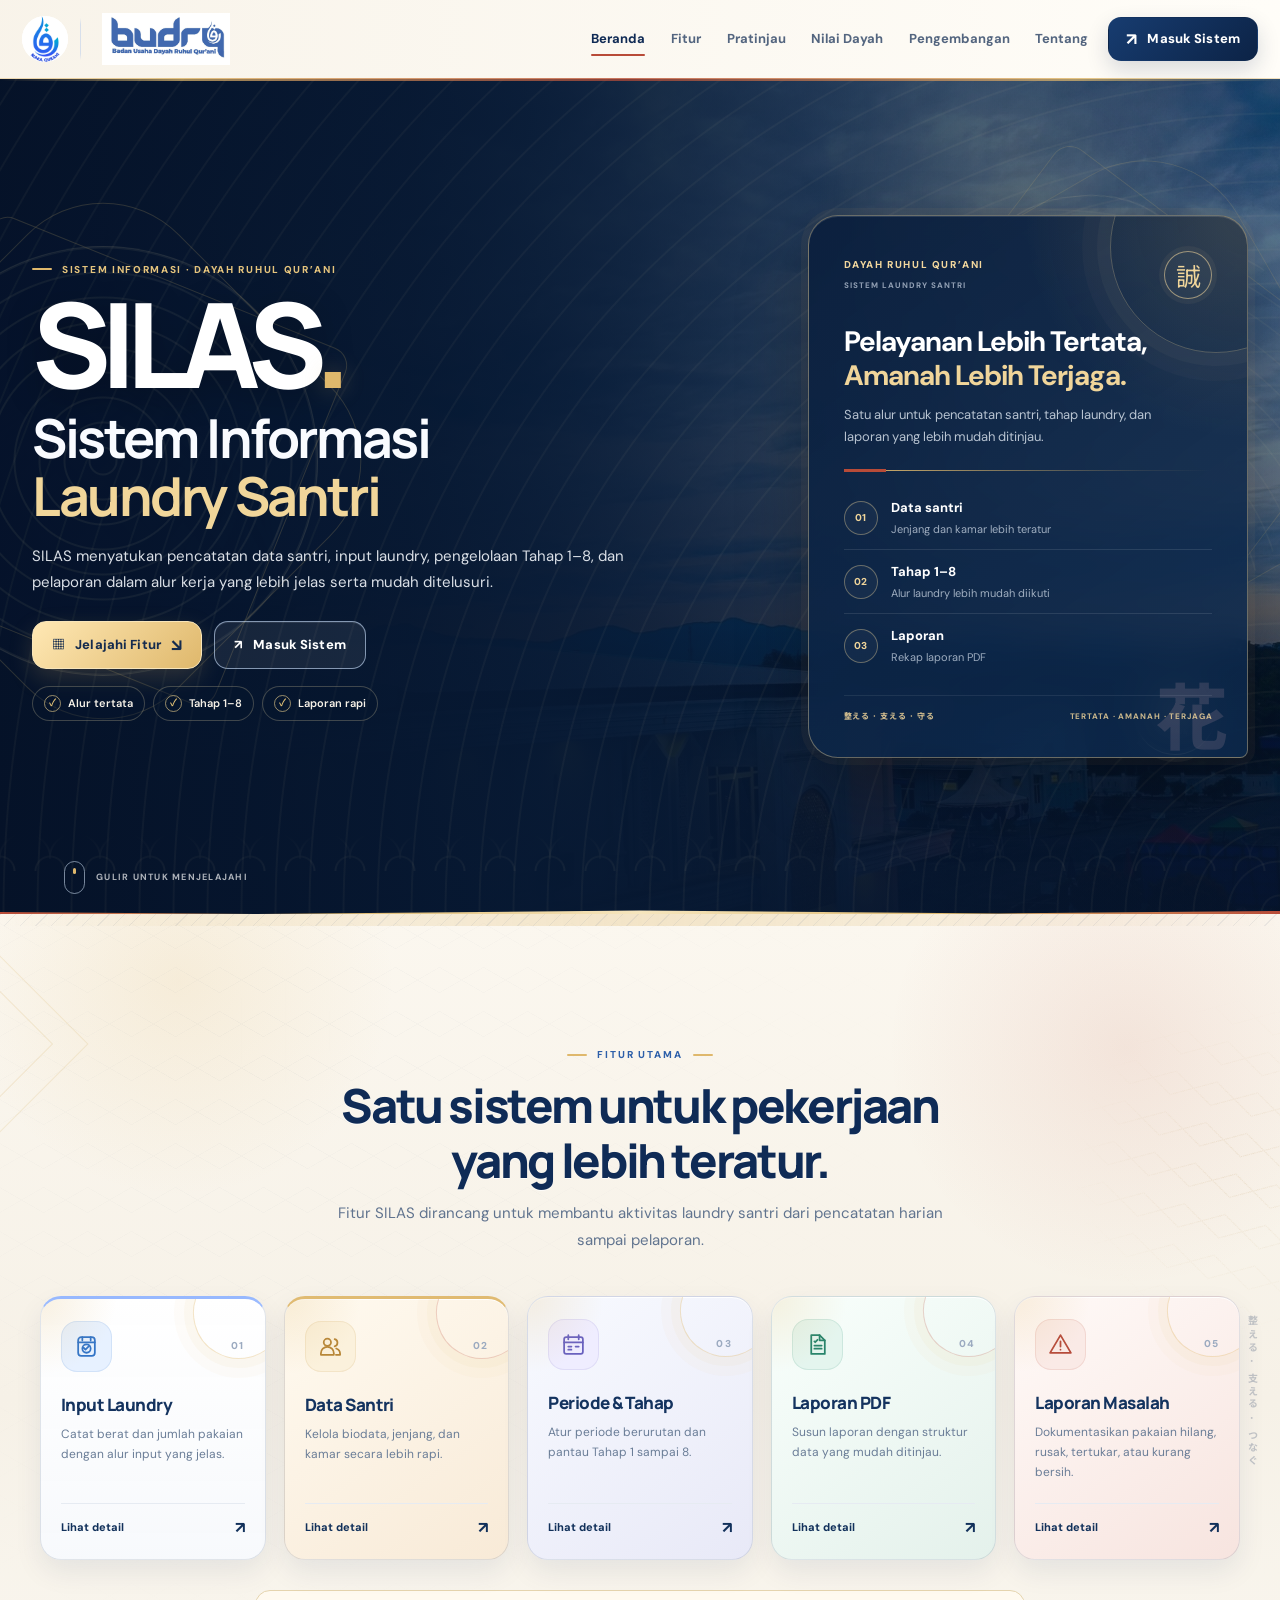
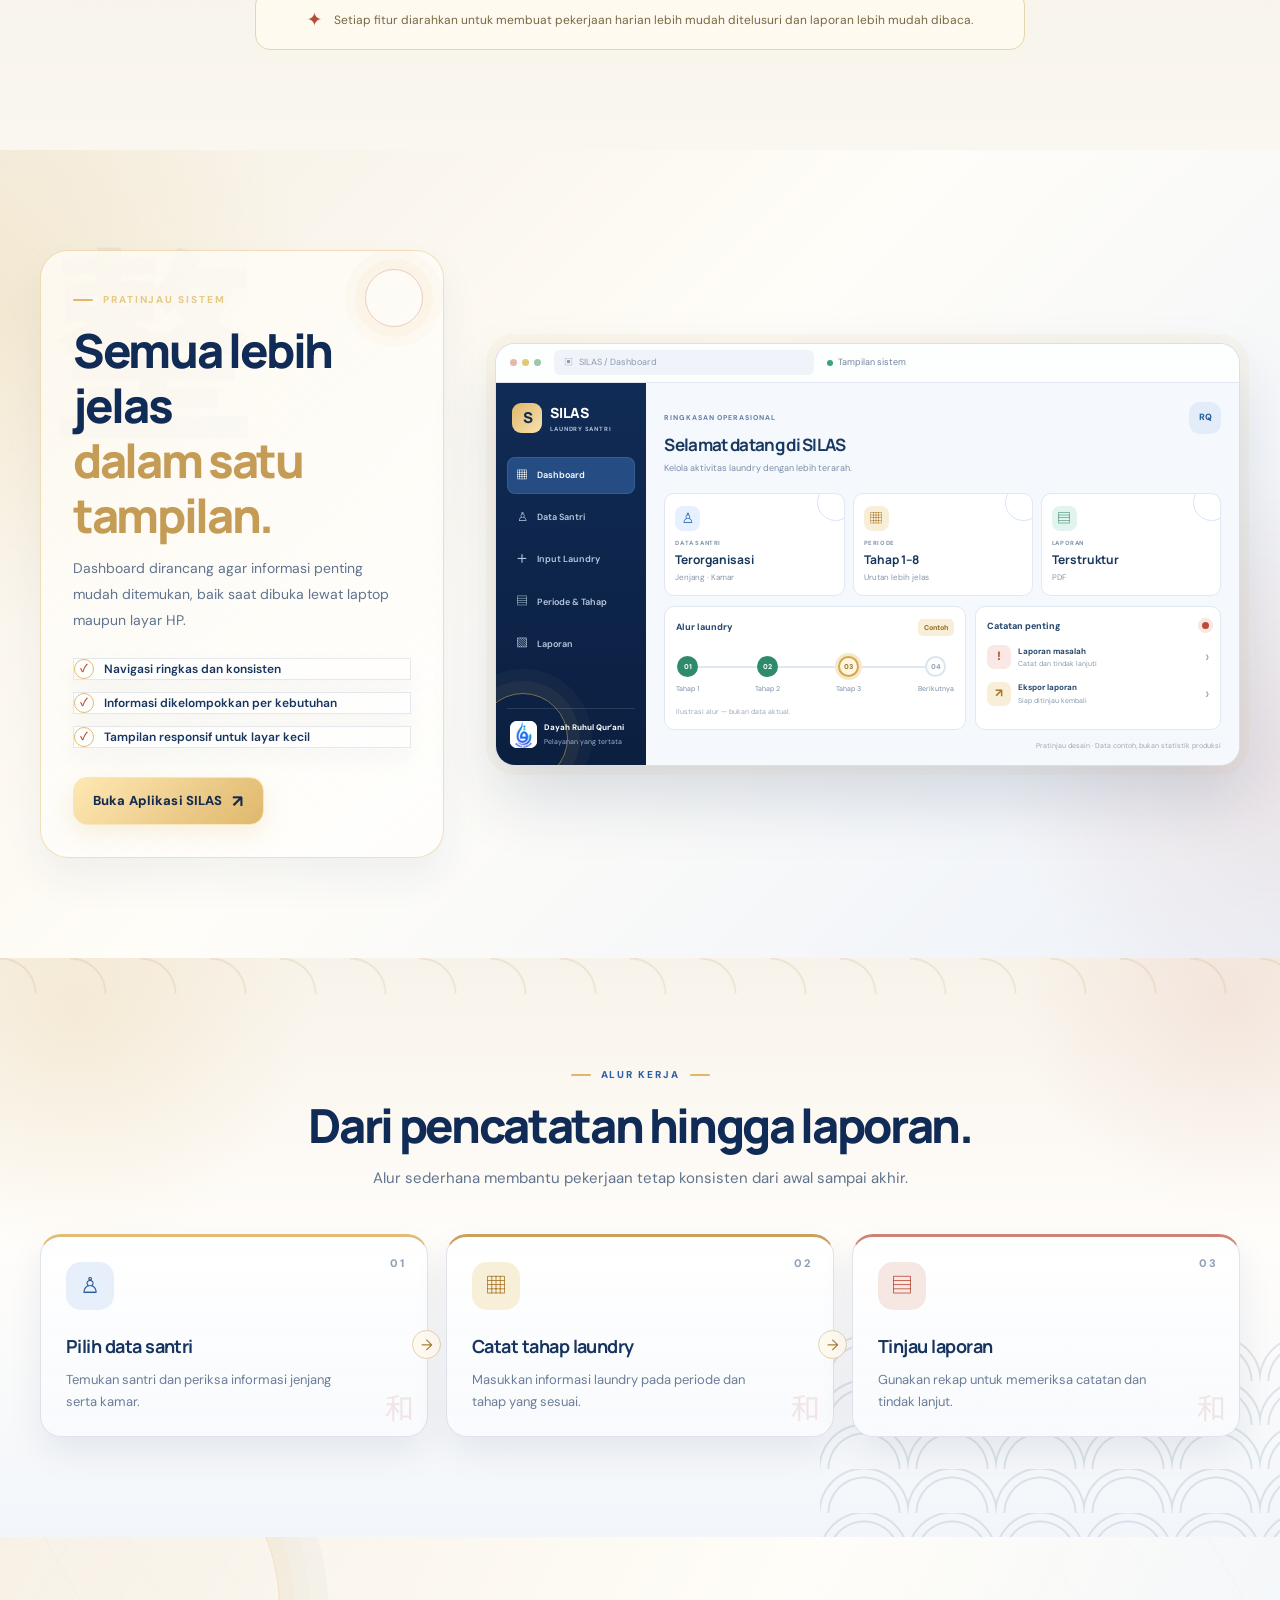
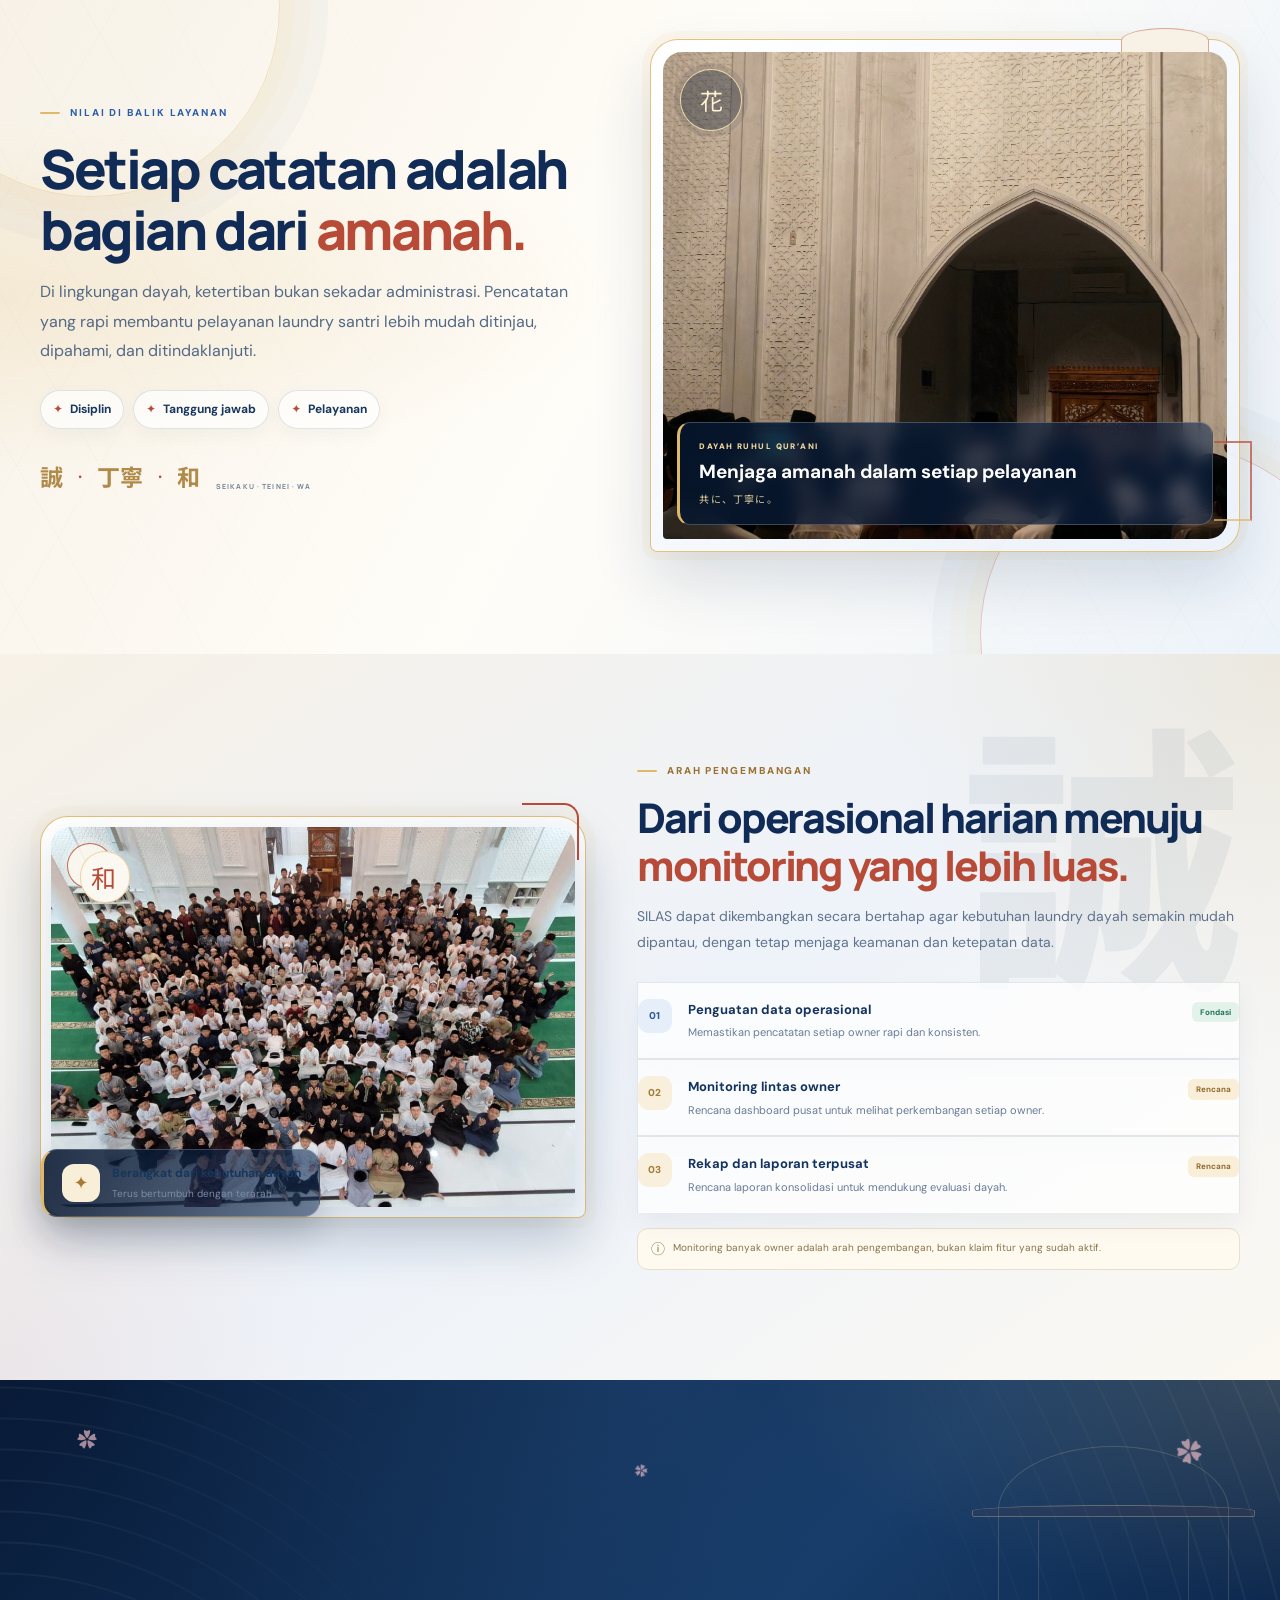
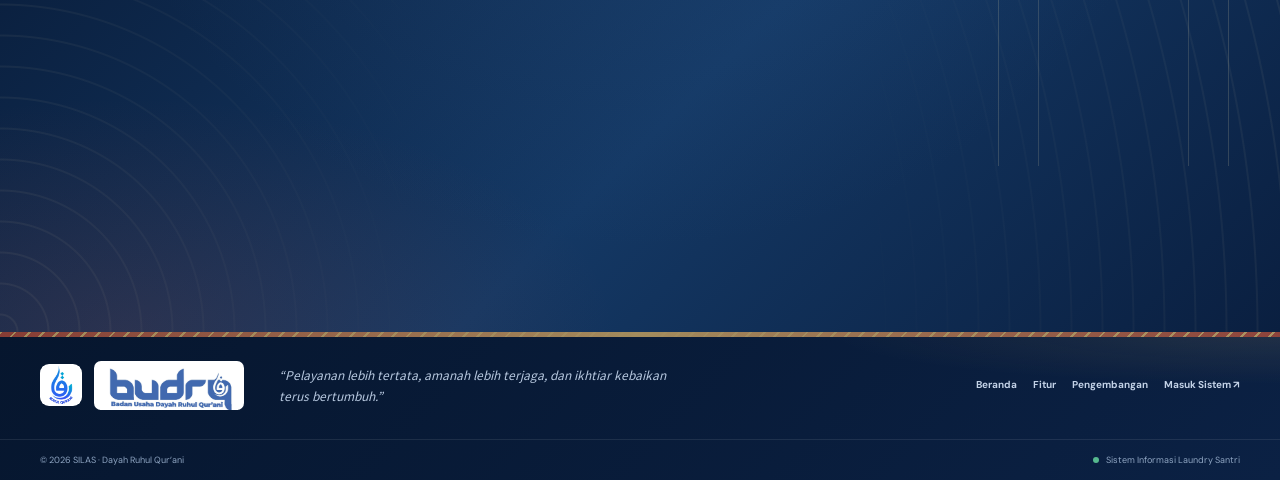
==== commit 11986440: "Add files via upload" ====
--- a/index.html
+++ b/index.html
@@ -105,7 +105,7 @@
             </div>
             <div class="hero-panel-point">
               <span class="hero-point-number">03</span>
-              <span><strong>Laporan</strong><small>Rekap PDF dan Excel</small></span>
+              <span><strong>Laporan</strong><small>Rekap laporan PDF</small></span>
             </div>
           </div>
 
@@ -148,7 +148,7 @@
           </article>
           <article class="feature-card feature-green reveal" style="--reveal-delay:210ms">
             <div class="feature-card-top"><span class="feature-icon" aria-hidden="true"><svg viewBox="0 0 24 24"><path d="M6 3h8l5 5v13H6z"/><path d="M14 3v5h5M9 13h7m-7 3h7"/><path d="m9 9 .8.8L12 7.5"/></svg></span><span class="feature-number">04</span></div>
-            <h3>Laporan PDF / Excel</h3><p>Susun laporan dengan struktur data yang mudah ditinjau.</p>
+            <h3>Laporan PDF</h3><p>Susun laporan dengan struktur data yang mudah ditinjau.</p>
             <button class="feature-detail" type="button" data-feature="laporan">Lihat detail <span aria-hidden="true">↗</span></button>
           </article>
           <article class="feature-card feature-red reveal" style="--reveal-delay:280ms">
@@ -188,7 +188,7 @@
               <div class="preview-metrics">
                 <div class="preview-metric metric-one"><span class="metric-symbol">♙</span><span class="metric-label">DATA SANTRI</span><strong>Terorganisasi</strong><small>Jenjang · Kamar</small></div>
                 <div class="preview-metric metric-two"><span class="metric-symbol">▦</span><span class="metric-label">PERIODE</span><strong>Tahap 1–8</strong><small>Urutan lebih jelas</small></div>
-                <div class="preview-metric metric-three"><span class="metric-symbol">▤</span><span class="metric-label">LAPORAN</span><strong>Terstruktur</strong><small>PDF · Excel</small></div>
+                <div class="preview-metric metric-three"><span class="metric-symbol">▤</span><span class="metric-label">LAPORAN</span><strong>Terstruktur</strong><small>PDF</small></div>
               </div>
               <div class="preview-bottom-grid">
                 <div class="preview-panel"><div class="panel-heading"><span>Alur laundry</span><span class="panel-chip">Contoh</span></div><div class="stage-rail"><div class="stage-line"></div><div class="stage-item done"><span>01</span><small>Tahap 1</small></div><div class="stage-item done"><span>02</span><small>Tahap 2</small></div><div class="stage-item current"><span>03</span><small>Tahap 3</small></div><div class="stage-item"><span>04</span><small>Berikutnya</small></div></div><p class="panel-footnote">Ilustrasi alur — bukan data aktual.</p></div>
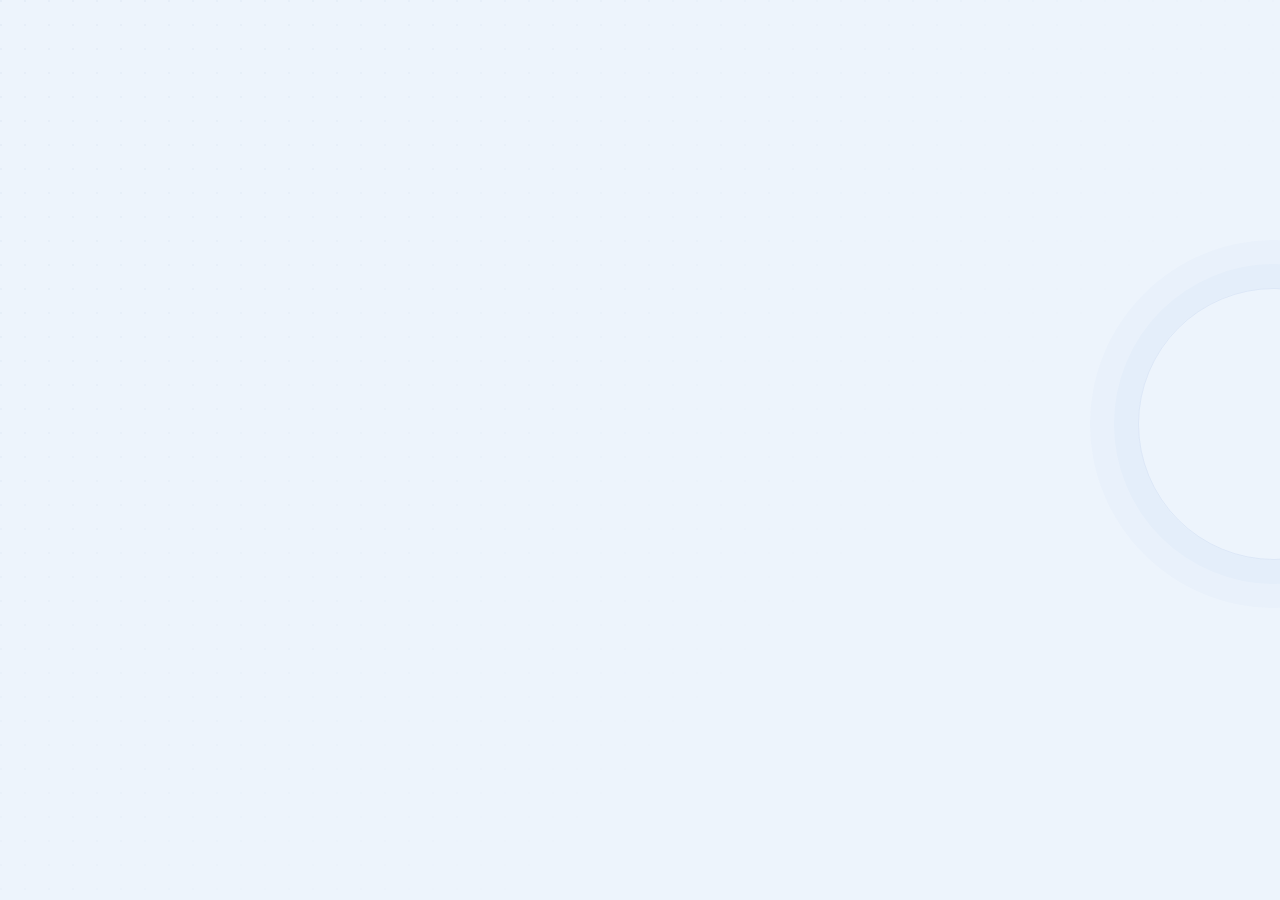
==== commit 6947ba1a: "Add files via upload" ====
--- a/index.html
+++ b/index.html
@@ -2,308 +2,219 @@
 <html lang="id">
 <head>
   <meta charset="utf-8">
-  <meta name="viewport" content="width=device-width, initial-scale=1, viewport-fit=cover">
-  <meta name="theme-color" content="#102b55">
-  <meta name="description" content="SILAS — Sistem Informasi Laundry Santri Dayah Ruhul Qur’ani. Pengelolaan laundry yang lebih tertata, mudah dipantau, dan informatif.">
-  <title>SILAS — Sistem Informasi Laundry Santri</title>
-  <link rel="preload" as="image" href="./assets/landing/hero-masjid.jpg" fetchpriority="high">
-  <link rel="stylesheet" href="./landing.css">
+  <meta name="viewport" content="width=device-width, initial-scale=1">
+  <meta name="theme-color" content="#172554">
+  <meta name="description" content="SILAS — Sistem Informasi Laundry Santri Dayah">
+  <title>SILAS — Laundry Santri Dayah</title>
+  <link rel="stylesheet" href="./styles.css">
 </head>
 <body>
-  <div class="intro-screen" id="introScreen" aria-label="Pembuka SILAS">
-    <div class="intro-japanese-pattern" aria-hidden="true"></div>
-    <div class="intro-sun" aria-hidden="true"></div>
-    <div class="intro-orbit intro-orbit-one" aria-hidden="true"></div>
-    <div class="intro-orbit intro-orbit-two" aria-hidden="true"></div>
-    <div class="intro-emblem">
-      <span class="intro-emblem-ring" aria-hidden="true"></span>
-      <img src="./assets/landing/logo-ruhul-qurani.png" alt="Logo Dayah Ruhul Qur’ani">
-      <span class="intro-emblem-glint" aria-hidden="true"></span>
+  <div id="configWarning" class="config-warning hidden">
+    <div class="config-card">
+      <div class="brand-mark large">S</div>
+      <p class="eyebrow">KONFIGURASI AWAL</p>
+      <h1>Hubungkan SILAS ke Supabase</h1>
+      <p>Isi URL project dan publishable key Supabase di file <code>supabase-config.js</code>, lalu muat ulang halaman.</p>
+      <a class="btn btn-primary" href="https://supabase.com/dashboard" target="_blank" rel="noreferrer">Buka Supabase</a>
     </div>
-    <span class="intro-kicker">DAYAH RUHUL QUR’ANI</span>
-    <h2 class="intro-title">Pelayanan Lebih Tertata</h2>
-    <p class="intro-subtitle">SILAS · Sistem Informasi Laundry Santri</p>
-    <span class="intro-japanese" lang="ja">誠実 · 丁寧 · 責任</span>
-    <div class="intro-loader" aria-hidden="true"><span></span></div>
-    <button class="intro-skip" id="skipIntro" type="button">Lewati pembuka <span aria-hidden="true">↗</span></button>
   </div>
-  <div class="scroll-progress" id="scrollProgress" aria-hidden="true"></div>
-  <header class="site-header" id="siteHeader">
-    <div class="header-inner">
-      <a class="brand-lockup" href="#beranda" aria-label="SILAS — Beranda">
-        <span class="brand-rq-wrap"><img class="brand-rq" src="./assets/landing/logo-ruhul-qurani.png" alt="Logo Dayah Ruhul Qur’ani"></span>
-        <span class="brand-divider" aria-hidden="true"></span>
-        <span class="brand-bud-wrap"><img class="brand-bud" src="./assets/landing/logo-bud-rq.jpg" alt="Logo Badan Usaha Dayah Ruhul Qur’ani"></span>
-      </a>
-
-      <nav class="nav-menu" id="navMenu" aria-label="Navigasi utama">
-        <a class="nav-link active" href="#beranda">Beranda</a>
-        <a class="nav-link" href="#fitur">Fitur</a>
-        <a class="nav-link" href="#pratinjau">Pratinjau</a>
-        <a class="nav-link" href="#semangat">Nilai Dayah</a>
-        <a class="nav-link" href="#pengembangan">Pengembangan</a>
-        <a class="nav-link" href="#tentang">Tentang</a>
-        <a class="nav-mobile-cta" href="./sistem.html">Masuk ke SILAS <span aria-hidden="true">↗</span></a>
+
+  <section id="authScreen" class="auth-screen hidden">
+    <div class="auth-art">
+      <div class="auth-art-overlay"></div>
+      <div class="auth-brand">
+        <img class="brand-logo" src="./assets/logo-ruhul-qurani.png" alt="Logo Ruhul Qur'ani">
+        <div><div class="brand-title">SILAS</div><div class="brand-subtitle">Sistem Informasi Laundry Santri</div></div>
+      </div>
+      <div class="auth-message">
+        <span class="eyebrow light">DAYAH · ADMINISTRASI LAUNDRY</span>
+        <h1>Pencatatan lebih mudah.<br><em>Laporan lebih rapi.</em></h1>
+        <p>Kelola data santri dan catatan laundry dari satu tempat, langsung melalui HP atau laptop.</p>
+      </div>
+      <div class="auth-bottom">SILAS · Sistem internal dayah</div>
+    </div>
+    <div class="auth-panel">
+      <form id="loginForm" class="auth-form">
+        <span class="eyebrow">SELAMAT DATANG</span>
+        <h2>Masuk ke SILAS</h2>
+        <p class="muted">Gunakan akun petugas yang telah dibuat oleh pengelola.</p>
+        <label for="loginEmail">Email</label>
+        <input id="loginEmail" type="email" autocomplete="username" placeholder="petugas@dayah.id" required>
+        <label for="loginPassword">Password</label>
+        <input id="loginPassword" type="password" autocomplete="current-password" placeholder="Masukkan password" required>
+        <button class="btn btn-primary btn-wide" type="submit">Masuk <span aria-hidden="true">→</span></button>
+        <p id="loginError" class="form-error" role="alert"></p>
+        <p class="tiny muted">Akun dibuat oleh administrator melalui Supabase. Pendaftaran umum tidak tersedia.</p>
+      </form>
+    </div>
+  </section>
+
+  <div id="appShell" class="app-shell hidden">
+    <aside class="sidebar" id="sidebar">
+      <div class="sidebar-brand">
+        <img class="brand-logo sidebar-logo" src="./assets/logo-ruhul-qurani.png" alt="Logo Ruhul Qur'ani">
+        <div><div class="brand-title">SILAS</div><div class="brand-subtitle">Laundry Santri</div></div>
+      </div>
+      <div class="sidebar-label">MENU UTAMA</div>
+      <nav class="nav-list" aria-label="Menu utama">
+        <button class="nav-item active" data-view="dashboard"><span class="nav-icon">▦</span> Dashboard</button>
+        <button class="nav-item" data-view="input"><span class="nav-icon">＋</span> Input laundry</button>
+        <button class="nav-item" data-view="santri"><span class="nav-icon">♙</span> Data santri</button>
+        <button class="nav-item" data-view="tahap"><span class="nav-icon">▣</span> Periode & tahap</button>
+        <button class="nav-item" data-view="laporan"><span class="nav-icon">▤</span> Laporan</button>
+        <button class="nav-item" data-view="pengaturan"><span class="nav-icon">⚙</span> Pengaturan laporan</button>
       </nav>
-
-      <div class="header-actions">
-        <a class="button button-navy header-cta" href="./sistem.html"><span class="button-icon" aria-hidden="true">↗</span><span class="header-cta-label">Masuk Sistem</span></a>
-        <button class="menu-toggle" id="menuToggle" type="button" aria-label="Buka menu" aria-controls="navMenu" aria-expanded="false">
-          <span></span><span></span><span></span>
-        </button>
-      </div>
-    </div>
-  </header>
-
-  <main>
-    <section class="hero" id="beranda" aria-labelledby="heroTitle">
-      <div class="hero-shade" aria-hidden="true"></div>
-      <div class="hero-particles" id="heroParticles" aria-hidden="true"></div>
-      <div class="hero-pattern hero-pattern-left" aria-hidden="true"></div>
-      <div class="hero-pattern hero-pattern-right" aria-hidden="true"></div>
-      <div class="hero-torii-outline" aria-hidden="true"><span></span></div>
-      <div class="hero-japanese-seal" aria-hidden="true"><span lang="ja">誠</span><small>SEISHIN</small></div>
-      <div class="hero-seigaiha" aria-hidden="true"></div>
-      <div class="hero-inner page-width">
-        <div class="hero-copy">
-          <div class="eyebrow eyebrow-light"><span class="eyebrow-mark"></span> SISTEM INFORMASI · DAYAH RUHUL QUR’ANI</div>
-          <div class="hero-wordmark" aria-label="SILAS">SILAS<span>.</span></div>
-          <h1 id="heroTitle">Sistem Informasi<br><em>Laundry Santri</em></h1>
-          <p class="hero-description">SILAS menyatukan pencatatan data santri, input laundry, pengelolaan Tahap 1–8, dan pelaporan dalam alur kerja yang lebih jelas serta mudah ditelusuri.</p>
-          <div class="hero-actions">
-            <a class="button button-gold" href="#fitur"><span aria-hidden="true">▦</span> Jelajahi Fitur <span class="button-arrow" aria-hidden="true">↘</span></a>
-            <a class="button button-glass" href="./sistem.html"><span aria-hidden="true">↗</span> Masuk Sistem</a>
-          </div>
-          <div class="hero-assurances" aria-label="Keunggulan SILAS">
-            <span><i aria-hidden="true">✓</i> Alur tertata</span>
-            <span><i aria-hidden="true">✓</i> Tahap 1–8</span>
-            <span><i aria-hidden="true">✓</i> Laporan rapi</span>
-          </div>
-        </div>
-        <aside class="hero-panel reveal" aria-label="Ringkasan SILAS">
-          <div class="hero-panel-heading">
-            <div>
-              <span class="hero-panel-kicker">DAYAH RUHUL QUR’ANI</span>
-              <span class="hero-panel-overline">SISTEM LAUNDRY SANTRI</span>
+      <div class="sidebar-foot">
+        <div class="connection-dot"></div><span>Terhubung ke Supabase</span>
+        <button id="logoutBtn" class="logout-btn" title="Keluar">↪</button>
+      </div>
+    </aside>
+
+    <main class="main-area">
+      <header class="topbar">
+        <button id="mobileMenuBtn" class="mobile-menu-btn" aria-label="Buka menu">☰</button>
+        <div class="breadcrumb"><span>Dayah</span><span class="crumb-slash">/</span><strong id="pageBreadcrumb">Dashboard</strong></div>
+        <div class="topbar-user"><div class="avatar">P</div><div class="user-meta"><strong id="userEmail">Petugas</strong><span>Petugas laundry</span></div></div>
+      </header>
+
+      <section id="view-dashboard" class="view-section">
+        <section class="brand-hero premium-hero" aria-label="Identitas SILAS Dayah Ruhul Qurani">
+          <div class="brand-hero-photo"></div><div class="brand-hero-shade"></div>
+          <div class="brand-hero-content">
+            <div class="hero-identity">
+              <img class="hero-dayah-logo" src="./assets/logo-ruhul-qurani.png" alt="Logo Dayah Ruhul Qur'ani">
+              <div class="hero-title-block"><div class="hero-kicker">DAYAH RUHUL QUR’ANI</div><h1>SILAS</h1><p>Sistem Informasi Laundry Santri</p><div class="hero-tagline">Bersih Pakaian · Nyaman Ibadah · Semangat Menuntut Ilmu</div></div>
             </div>
-            <span class="hero-panel-seal" lang="ja" aria-label="Makoto, ketulusan">誠</span>
-          </div>
-
-          <h2>Pelayanan Lebih Tertata,<br><em>Amanah Lebih Terjaga.</em></h2>
-          <p class="hero-panel-description">Satu alur untuk pencatatan santri, tahap laundry, dan laporan yang lebih mudah ditinjau.</p>
-
-          <div class="hero-panel-divider" aria-hidden="true"><span></span></div>
-
-          <div class="hero-panel-points">
-            <div class="hero-panel-point">
-              <span class="hero-point-number">01</span>
-              <span><strong>Data santri</strong><small>Jenjang dan kamar lebih teratur</small></span>
-            </div>
-            <div class="hero-panel-point">
-              <span class="hero-point-number">02</span>
-              <span><strong>Tahap 1–8</strong><small>Alur laundry lebih mudah diikuti</small></span>
-            </div>
-            <div class="hero-panel-point">
-              <span class="hero-point-number">03</span>
-              <span><strong>Laporan</strong><small>Rekap laporan PDF</small></span>
+            <div class="hero-right">
+              <div class="laundry-logo-placeholder premium-laundry-placeholder" id="heroLaundryLogo"><span class="laundry-placeholder-icon">＋</span><div><strong>Logo Laundry BUD_RQ</strong><small>Tambahkan di Pengaturan</small></div></div>
             </div>
           </div>
-
-          <div class="hero-panel-footer">
-            <span lang="ja">整える · 支える · 守る</span>
-            <span>TERTATA · AMANAH · TERJAGA</span>
+          <div class="hero-bottom-line"><span>RUHUL QUR’ANI</span><i class="hero-bottom-dot"></i><span>ADMINISTRASI LAUNDRY SANTRI</span></div>
+        </section>
+
+        <div class="dashboard-intro-grid">
+        <section class="welcome-photo-card" aria-label="Santri Dayah Ruhul Qur'ani">
+          <img src="./assets/santri-berkelompok.jpg" alt="Foto santri Dayah Ruhul Qur'ani berkelompok">
+          <div class="welcome-photo-overlay"></div>
+          <div class="welcome-photo-copy">
+            <span class="welcome-chip">SELAMAT DATANG</span>
+            <h2>Assalamu’alaikum, Pengurus Dayah</h2>
+            <p>Kelola pencatatan laundry santri dengan lebih mudah, rapi, dan terdata.</p>
           </div>
-        </aside>
-        <a class="scroll-cue" href="#fitur" aria-label="Gulir ke fitur"><span></span> GULIR UNTUK MENJELAJAHI</a>
-      </div>
-      <div class="hero-bottom-accent" aria-hidden="true"></div>
-    </section>
-
-    <section class="section features-section" id="fitur" aria-labelledby="featuresTitle">
-      <div class="section-ornament ornament-left" aria-hidden="true"></div>
-      <div class="asanoha-watermark asanoha-watermark-features" aria-hidden="true"></div>
-      <div class="japanese-side-label" lang="ja" aria-hidden="true">整える · 支える · つなぐ</div>
-      <div class="page-width">
-        <div class="section-heading reveal">
-          <span class="eyebrow"><span class="eyebrow-mark"></span> FITUR UTAMA <span class="eyebrow-mark"></span></span>
-          <h2 id="featuresTitle">Satu sistem untuk pekerjaan<br class="desktop-break"> yang lebih teratur.</h2>
-          <p>Fitur SILAS dirancang untuk membantu aktivitas laundry santri dari pencatatan harian sampai pelaporan.</p>
-        </div>
-
-        <div class="feature-grid">
-          <article class="feature-card feature-blue reveal" style="--reveal-delay:0ms">
-            <div class="feature-card-top"><span class="feature-icon" aria-hidden="true"><svg viewBox="0 0 24 24"><rect x="4" y="3" width="16" height="18" rx="3"/><path d="M8 3v3m8-3v3M4 8h16"/><circle cx="12" cy="14" r="4"/><path d="M14.8 11.2 11 15l-1.8-1.8"/></svg></span><span class="feature-number">01</span></div>
-            <h3>Input Laundry</h3><p>Catat berat dan jumlah pakaian dengan alur input yang jelas.</p>
-            <button class="feature-detail" type="button" data-feature="input">Lihat detail <span aria-hidden="true">↗</span></button>
+          <div class="welcome-photo-caption"><span class="caption-dot"></span> Dayah Ruhul Qur’ani</div>
+        </section>
+
+          <section class="director-section director-side-section">
+            <div class="director-section-heading"><div><p class="eyebrow">ARAHAN & MOTIVASI</p><h2>Direktur Badan Usaha Dayah</h2><p class="muted">Pesan dan motivasi untuk pelayanan yang lebih baik.</p></div><span class="director-section-mark">✦</span></div>
+            <article class="director-card" id="directorCard">
+              <div class="director-photo-wrap" id="directorDashboardPhoto">
+                <div class="director-photo-placeholder"><span>DRQ</span><small>Foto direktur<br>ditambahkan melalui Pengaturan</small></div>
+              </div>
+              <div class="director-details">
+                <span class="director-label">PIMPINAN BADAN USAHA</span>
+                <h3 id="directorDashboardName">Nama Direktur</h3>
+                <p class="director-role" id="directorDashboardRole">Direktur Badan Usaha Dayah Ruhul Qur’ani</p>
+                <div class="director-divider"></div>
+                <blockquote id="directorDashboardQuote">“Kebersihan dan kerapian adalah bagian dari pelayanan. Semoga setiap ikhtiar memudahkan santri dalam menuntut ilmu.”</blockquote>
+              </div>
+              <div class="director-card-glow"></div>
+            </article>
+          </section>
+        </div>
+        <div class="page-heading dashboard-heading">
+          <div><p class="eyebrow">RINGKASAN</p><h1>Dashboard</h1><p class="muted">Semua pencatatan laundry dalam satu tempat.</p></div>
+          <button class="btn btn-primary" data-goto="input">＋ Catat laundry</button>
+        </div>
+        <div class="stat-grid">
+          <article class="stat-card premium-stat"><div class="stat-top"><span>Santri aktif</span><span class="stat-icon indigo">♙</span></div><strong id="statSantri">—</strong><small>Terdaftar untuk laundry</small></article>
+          <article class="stat-card premium-stat"><div class="stat-top"><span>Total kamar</span><span class="stat-icon blue">⌂</span></div><strong id="statKamar">—</strong><small>Di seluruh jenjang</small></article>
+          <article class="stat-card premium-stat"><div class="stat-top"><span>Total laundry</span><span class="stat-icon teal">↕</span></div><strong id="statKg">0 kg</strong><small id="statPeriodLabel">Periode terbaru</small></article>
+          <article class="stat-card premium-stat"><div class="stat-top"><span>Tahap tercatat</span><span class="stat-icon amber">▣</span></div><strong id="statTahap">0</strong><small>Memiliki catatan laundry</small></article>
+        </div>
+        <div class="content-grid dashboard-grid dashboard-main-grid">
+          <article class="panel premium-panel dashboard-period-panel"><div class="panel-heading"><div><h2>Periode laundry</h2><p class="muted">Pantau Tahap 1 sampai Tahap 8.</p></div><button class="btn btn-light btn-sm" data-goto="tahap">Kelola tahap</button></div><div id="dashboardStages" class="stage-list"><div class="empty-state">Memuat data…</div></div></article>
+
+        </div>
+        <article class="panel quick-panel premium-panel dashboard-quick-panel"><div class="panel-heading"><div><h2>Akses cepat</h2><p class="muted">Menu yang sering digunakan.</p></div></div><div class="quick-actions-grid"><button class="quick-action" data-goto="input"><span class="quick-icon">＋</span><span><strong>Input laundry</strong><small>Catat berat dan jumlah pakaian</small></span><b>→</b></button><button class="quick-action" data-goto="santri"><span class="quick-icon">♙</span><span><strong>Tambah santri</strong><small>Kelola data santri dan kamar</small></span><b>→</b></button><button class="quick-action" data-goto="laporan"><span class="quick-icon">▤</span><span><strong>Buat laporan PDF</strong><small>Gabungkan rekap semua kamar</small></span><b>→</b></button></div></article>
+      </section>
+
+      <section id="view-input" class="view-section hidden">
+        <div class="page-heading"><div><p class="eyebrow">PENCATATAN</p><h1>Input laundry</h1><p class="muted">Ketik nama santri. Jenjang dan kamar akan muncul otomatis.</p></div></div>
+        <div class="input-layout">
+          <article class="panel form-panel">
+            <div class="panel-heading"><div><h2>Catatan baru</h2><p class="muted">Pilih periode dan tahap, lalu catat santri.</p></div><span class="pill pill-blue">Input cepat</span></div>
+            <form id="laundryForm">
+              <div class="form-row two-col"><div class="field"><label for="inputPeriod">Periode</label><select id="inputPeriod" required><option value="">Pilih periode</option></select></div><div class="field"><label for="inputStage">Tahap laundry</label><select id="inputStage" required><option value="">Pilih tahap</option></select></div></div>
+              <div class="field autocomplete-field"><label for="studentSearch">Nama santri</label><input id="studentSearch" type="search" autocomplete="off" placeholder="Ketik nama atau NIS…" required><div id="studentSuggestions" class="suggestions hidden"></div><small class="field-help">Hanya santri aktif yang memiliki kamar ditampilkan.</small></div>
+              <div id="studentBio" class="bio-card hidden"></div>
+              <div class="form-row two-col"><div class="field"><label for="weightInput">Berat laundry (kg) <span class="required">*</span></label><input id="weightInput" type="number" min="0.01" max="9999" step="0.01" inputmode="decimal" placeholder="Contoh: 3.5" required><small class="field-help">Harus lebih dari 0 kg.</small></div><div class="field"><label for="piecesInput">Jumlah pakaian</label><input id="piecesInput" type="number" min="0" max="100000" step="1" inputmode="numeric" placeholder="Opsional"><small class="field-help">Boleh dikosongkan.</small></div></div>
+              <div id="laundryMessage" class="inline-message hidden" role="status"></div>
+              <div class="form-actions"><button type="reset" class="btn btn-light">Bersihkan</button><button id="saveLaundryBtn" type="submit" class="btn btn-primary">Simpan catatan <span>→</span></button></div>
+            </form>
           </article>
-          <article class="feature-card feature-gold reveal" style="--reveal-delay:70ms">
-            <div class="feature-card-top"><span class="feature-icon" aria-hidden="true"><svg viewBox="0 0 24 24"><circle cx="9" cy="8" r="3.5"/><path d="M2.8 20v-1.5a6.2 6.2 0 0 1 12.4 0V20z"/><path d="M16 5a3.5 3.5 0 0 1 0 6.8m1.5 2.1a5.4 5.4 0 0 1 3.7 5.1V20h-4"/></svg></span><span class="feature-number">02</span></div>
-            <h3>Data Santri</h3><p>Kelola biodata, jenjang, dan kamar secara lebih rapi.</p>
-            <button class="feature-detail" type="button" data-feature="santri">Lihat detail <span aria-hidden="true">↗</span></button>
-          </article>
-          <article class="feature-card feature-indigo reveal" style="--reveal-delay:140ms">
-            <div class="feature-card-top"><span class="feature-icon" aria-hidden="true"><svg viewBox="0 0 24 24"><rect x="3" y="5" width="18" height="16" rx="2"/><path d="M7 3v4m10-4v4M3 10h18M7 14h3m4 0h3m-10 3h3"/></svg></span><span class="feature-number">03</span></div>
-            <h3>Periode &amp; Tahap</h3><p>Atur periode berurutan dan pantau Tahap 1 sampai 8.</p>
-            <button class="feature-detail" type="button" data-feature="periode">Lihat detail <span aria-hidden="true">↗</span></button>
-          </article>
-          <article class="feature-card feature-green reveal" style="--reveal-delay:210ms">
-            <div class="feature-card-top"><span class="feature-icon" aria-hidden="true"><svg viewBox="0 0 24 24"><path d="M6 3h8l5 5v13H6z"/><path d="M14 3v5h5M9 13h7m-7 3h7"/><path d="m9 9 .8.8L12 7.5"/></svg></span><span class="feature-number">04</span></div>
-            <h3>Laporan PDF</h3><p>Susun laporan dengan struktur data yang mudah ditinjau.</p>
-            <button class="feature-detail" type="button" data-feature="laporan">Lihat detail <span aria-hidden="true">↗</span></button>
-          </article>
-          <article class="feature-card feature-red reveal" style="--reveal-delay:280ms">
-            <div class="feature-card-top"><span class="feature-icon" aria-hidden="true"><svg viewBox="0 0 24 24"><path d="M12 3 22 20H2z"/><path d="M12 9v5m0 3h.01"/></svg></span><span class="feature-number">05</span></div>
-            <h3>Laporan Masalah</h3><p>Dokumentasikan pakaian hilang, rusak, tertukar, atau kurang bersih.</p>
-            <button class="feature-detail" type="button" data-feature="masalah">Lihat detail <span aria-hidden="true">↗</span></button>
-          </article>
-        </div>
-        <div class="section-note reveal"><span class="note-symbol" aria-hidden="true">✦</span><p>Setiap fitur diarahkan untuk membuat pekerjaan harian lebih mudah ditelusuri dan laporan lebih mudah dibaca.</p></div>
-      </div>
-    </section>
-
-    <section class="section preview-section" id="pratinjau" aria-labelledby="previewTitle">
-      <div class="page-width preview-layout">
-        <div class="preview-copy reveal">
-          <span class="eyebrow eyebrow-light"><span class="eyebrow-mark"></span> PRATINJAU SISTEM</span>
-          <h2 id="previewTitle">Semua lebih jelas<br><em>dalam satu tampilan.</em></h2>
-          <p>Dashboard dirancang agar informasi penting mudah ditemukan, baik saat dibuka lewat laptop maupun layar HP.</p>
-          <ul class="check-list">
-            <li><span>✓</span> Navigasi ringkas dan konsisten</li>
-            <li><span>✓</span> Informasi dikelompokkan per kebutuhan</li>
-            <li><span>✓</span> Tampilan responsif untuk layar kecil</li>
-          </ul>
-          <a class="button button-gold" href="./sistem.html">Buka Aplikasi SILAS <span class="button-arrow" aria-hidden="true">↗</span></a>
-        </div>
-
-        <div class="dashboard-window reveal" aria-label="Ilustrasi tampilan dashboard SILAS">
-          <div class="window-chrome"><div class="window-dots"><i></i><i></i><i></i></div><div class="window-address"><span>▣</span> SILAS / Dashboard</div><span class="window-status"><i></i> Tampilan sistem</span></div>
-          <div class="dashboard-layout">
-            <aside class="preview-sidebar">
-              <div class="preview-brand"><span class="preview-brand-icon">S</span><span>SILAS<small>LAUNDRY SANTRI</small></span></div>
-              <div class="preview-nav active"><span>▦</span> Dashboard</div><div class="preview-nav"><span>♙</span> Data Santri</div><div class="preview-nav"><span>＋</span> Input Laundry</div><div class="preview-nav"><span>▤</span> Periode &amp; Tahap</div><div class="preview-nav"><span>▧</span> Laporan</div>
-              <div class="preview-sidebar-bottom"><span class="preview-mini-logo"><img src="./assets/landing/logo-ruhul-qurani.png" alt=""></span><span>Dayah Ruhul Qur’ani<small>Pelayanan yang tertata</small></span></div>
-            </aside>
-            <div class="preview-main">
-              <div class="preview-topline"><div><span class="preview-kicker">RINGKASAN OPERASIONAL</span><h3>Selamat datang di SILAS</h3><p>Kelola aktivitas laundry dengan lebih terarah.</p></div><span class="preview-avatar">RQ</span></div>
-              <div class="preview-metrics">
-                <div class="preview-metric metric-one"><span class="metric-symbol">♙</span><span class="metric-label">DATA SANTRI</span><strong>Terorganisasi</strong><small>Jenjang · Kamar</small></div>
-                <div class="preview-metric metric-two"><span class="metric-symbol">▦</span><span class="metric-label">PERIODE</span><strong>Tahap 1–8</strong><small>Urutan lebih jelas</small></div>
-                <div class="preview-metric metric-three"><span class="metric-symbol">▤</span><span class="metric-label">LAPORAN</span><strong>Terstruktur</strong><small>PDF</small></div>
+          <aside class="panel helper-panel"><div class="helper-icon">✦</div><h3>Catatan otomatis</h3><p class="muted">Biodata diambil dari data santri. Kamu tidak perlu memilih jenjang atau kamar saat mencatat laundry.</p><div class="helper-rule"><span>01</span><div><strong>Pilih santri</strong><small>Gunakan nama atau NIS.</small></div></div><div class="helper-rule"><span>02</span><div><strong>Isi kilogram</strong><small>Jumlah pakaian opsional.</small></div></div><div class="helper-rule"><span>03</span><div><strong>Simpan</strong><small>Catatan masuk ke rekap tahap.</small></div></div><div class="notice-box"><strong>Anti-duplikat</strong><p>Satu santri hanya dapat dicatat sekali pada tahap yang sama.</p></div></aside>
+        </div>
+        <article class="panel table-panel"><div class="panel-heading"><div><h2>Catatan pada tahap ini</h2><p class="muted">Daftar catatan yang sudah disimpan.</p></div><div id="stageTotals" class="total-chip">0 catatan · 0 kg</div></div><div class="table-wrap"><table><thead><tr><th>Nama santri</th><th>Jenjang</th><th>Kamar</th><th>Berat</th><th>Jumlah pakaian</th><th>Waktu input</th><th>Aksi</th></tr></thead><tbody id="stageRecordsBody"><tr><td colspan="7" class="empty-cell">Pilih periode dan tahap.</td></tr></tbody></table></div></article>
+      </section>
+
+      <section id="view-santri" class="view-section hidden">
+        <div class="page-heading"><div><p class="eyebrow">DATA MASTER</p><h1>Data santri</h1><p class="muted">Tambah atau perbarui santri langsung dari web.</p></div><button id="showStudentFormBtn" class="btn btn-primary">＋ Tambah santri</button></div>
+        <article id="studentFormPanel" class="panel form-panel hidden"><div class="panel-heading"><div><h2 id="studentFormTitle">Tambah santri baru</h2><p class="muted">Santri harus memiliki jenjang dan kamar agar masuk daftar laundry.</p></div><button id="cancelStudentFormBtn" class="icon-btn" type="button" aria-label="Tutup">×</button></div>
+          <form id="studentForm"><input id="studentId" type="hidden"><div class="form-row two-col"><div class="field"><label for="studentName">Nama lengkap *</label><input id="studentName" required maxlength="150" placeholder="Nama santri sesuai data dayah"></div><div class="field"><label for="studentNis">NIS / nomor induk</label><input id="studentNis" maxlength="50" placeholder="Opsional"></div></div><div class="form-row two-col"><div class="field"><label for="studentLevel">Jenjang *</label><select id="studentLevel" required><option value="">Pilih jenjang</option></select></div><div class="field"><label for="studentRoom">Kamar *</label><select id="studentRoom" required disabled><option value="">Pilih jenjang terlebih dahulu</option></select></div></div><label class="checkbox-line"><input id="studentActive" type="checkbox" checked> Santri aktif dan dapat dicatat laundry</label><div id="studentMessage" class="inline-message hidden" role="status"></div><div class="form-actions"><button type="button" id="cancelStudentFormBtn2" class="btn btn-light">Batal</button><button type="submit" id="saveStudentBtn" class="btn btn-primary">Simpan santri</button></div></form>
+        </article>
+        <article class="panel table-panel"><div class="panel-heading responsive-heading"><div><h2>Daftar santri</h2><p id="studentCountLabel" class="muted">Memuat data santri…</p></div><div class="table-tools"><input id="studentFilter" class="search-input" type="search" placeholder="Cari nama, NIS, kamar…"><select id="studentLevelFilter" aria-label="Filter jenjang"><option value="">Semua jenjang</option></select></div></div><div class="table-wrap"><table><thead><tr><th>Nama santri</th><th>NIS</th><th>Jenjang</th><th>Kamar</th><th>Status</th><th>Aksi</th></tr></thead><tbody id="studentsBody"><tr><td colspan="6" class="empty-cell">Memuat data…</td></tr></tbody></table></div></article>
+      </section>
+
+      <section id="view-tahap" class="view-section hidden">
+        <div class="page-heading"><div><p class="eyebrow">JADWAL</p><h1>Periode & tahap</h1><p class="muted">Setiap periode memiliki slot Tahap 1–8. Buat hanya tahap yang digunakan pada periode tersebut.</p></div></div>
+        <div class="content-grid period-grid"><article class="panel form-panel"><div class="panel-heading"><div><h2>Buat periode baru</h2><p class="muted">Nomor periode dibuat otomatis: Periode 1, 2, 3, dan seterusnya.</p></div></div><form id="periodForm"><div class="period-explainer"><span class="period-number-preview" id="nextPeriodPreview">1</span><div><strong>Periode berikutnya</strong><small>Nomor akan bertambah otomatis dan tidak bergantung pada bulan.</small></div></div><div id="periodMessage" class="inline-message hidden" role="status"></div><button class="btn btn-primary" type="submit">＋ Buat periode</button></form></article>
+          <article class="panel form-panel"><div class="panel-heading"><div><h2>Tambah tahap laundry</h2><p class="muted">Setiap periode dapat memiliki Tahap 1 hingga Tahap 8.</p></div></div><form id="stageForm"><div class="field"><label for="stagePeriod">Periode *</label><select id="stagePeriod" required><option value="">Pilih periode</option></select></div><div class="form-row two-col"><div class="field"><label for="stageNumber">Nomor tahap *</label><select id="stageNumber" required><option value="">Pilih tahap</option><option value="1">Tahap 1</option><option value="2">Tahap 2</option><option value="3">Tahap 3</option><option value="4">Tahap 4</option><option value="5">Tahap 5</option><option value="6">Tahap 6</option><option value="7">Tahap 7</option><option value="8">Tahap 8</option></select></div><div class="field"><label for="stageDate">Tanggal laundry *</label><input id="stageDate" type="date" required></div></div><div id="stageMessage" class="inline-message hidden" role="status"></div><button class="btn btn-primary" type="submit">＋ Tambah tahap</button></form></article></div>
+        <article class="panel table-panel"><div class="panel-heading"><div><h2>Daftar periode dan tahap</h2><p class="muted">Laporan setiap periode selalu menampilkan kolom Tahap 1–8 dan totalnya.</p></div></div><div id="periodsList" class="periods-list"><div class="empty-state">Memuat periode…</div></div></article>
+      </section>
+
+      <section id="view-laporan" class="view-section hidden">
+        <div class="page-heading"><div><p class="eyebrow">REKAPITULASI</p><h1>Laporan laundry</h1><p class="muted">Satu PDF lanskap berisi Tahap 1–8 dan total berat per santri, kamar, serta jenjang.</p></div></div>
+        <div class="report-layout"><article class="panel form-panel"><div class="panel-heading"><div><h2>Buat laporan periode</h2><p class="muted">PDF A4 lanskap dengan kop surat, logo di kiri dan kanan, lalu rekap jenjang → kamar → santri.</p></div><div class="report-icon">▤</div></div><form id="reportForm"><div class="field"><label for="reportPeriod">Pilih periode *</label><select id="reportPeriod" required><option value="">Pilih periode</option></select></div><div class="report-includes"><strong>Isi laporan</strong><div>✓ Kop surat dapat diedit melalui Pengaturan</div><div>✓ Logo Laundry di kiri dan logo Dayah di kanan</div><div>✓ Kolom Tahap 1–8 dan total otomatis</div><div>✓ Rekap jenjang → kamar → santri dalam satu PDF</div></div><div id="reportMessage" class="inline-message hidden" role="status"></div><button class="btn btn-primary btn-wide" type="submit">Buat dan unduh PDF <span>↓</span></button></form></article><aside class="panel helper-panel"><div class="helper-icon">▤</div><h3>Rekap otomatis</h3><p class="muted">Data dikelompokkan berdasarkan jenjang dan kamar yang tersimpan saat laundry dicatat. Perpindahan kamar di masa depan tidak mengubah riwayat lama.</p><div class="notice-box"><strong>Jumlah pakaian</strong><p>Kolom pakaian boleh kosong. Laporan akan menjumlahkan hanya angka yang benar-benar dicatat.</p></div></aside></div>
+      </section>
+
+      <section id="view-pengaturan" class="view-section hidden">
+        <div class="page-heading"><div><p class="eyebrow">KONFIGURASI</p><h1>Pengaturan laporan</h1><p class="muted">Atur logo identitas yang muncul pada laporan PDF lanskap SILAS.</p></div></div>
+        <article class="panel form-panel settings-panel">
+          <div class="panel-heading"><div><h2>Identitas logo laporan</h2><p class="muted">Logo Ruhul Qur’ani tampil di kiri, logo BUD RQ tampil di kanan. Laporan menggunakan desain tanpa kop surat.</p></div><span class="pill pill-blue">PDF A4 Lanskap</span></div>
+          <form id="reportSettingsForm">
+            <div class="settings-logo-grid">
+              <div class="settings-logo-card"><div class="settings-logo-preview" id="dayahLogoPreview"><img src="./assets/logo-ruhul-qurani.png" alt="Logo Ruhul Qur’ani"></div><div class="field"><label for="dayahLogoFile">Logo Ruhul Qur’ani · kiri</label><input id="dayahLogoFile" type="file" accept="image/png,image/jpeg"><small class="field-help">PNG/JPG, maksimal 1 MB. Logo default Ruhul Qur’ani digunakan jika tidak diganti.</small></div><button type="button" id="clearDayahLogoBtn" class="btn btn-light btn-sm">Gunakan logo default</button></div>
+              <div class="settings-logo-card"><div class="settings-logo-preview" id="laundryLogoPreview"><span>Logo BUD RQ</span></div><div class="field"><label for="laundryLogoFile">Logo BUD RQ · kanan</label><input id="laundryLogoFile" type="file" accept="image/png,image/jpeg"><small class="field-help">PNG/JPG, maksimal 1 MB. Logo bisa diganti kapan saja.</small></div><button type="button" id="clearLaundryLogoBtn" class="btn btn-light btn-sm">Hapus logo BUD RQ</button></div>
+            </div>
+            <section class="director-settings">
+              <div class="director-settings-heading"><div><h3>Profil Direktur di Dashboard</h3><p class="muted">Foto, nama, jabatan, dan pesan akan tampil di bawah foto pada HP maupun laptop.</p></div><span class="director-settings-icon">✦</span></div>
+              <div class="director-settings-grid">
+                <div class="director-upload-column">
+                  <div class="director-settings-photo" id="directorPhotoPreview"><div class="director-photo-placeholder"><span>DRQ</span><small>Unggah foto direktur</small></div></div>
+                  <div class="field"><label for="directorPhotoFile">Foto Direktur</label><input id="directorPhotoFile" type="file" accept="image/png,image/jpeg,image/webp"><small class="field-help">Gunakan foto resmi, JPG/PNG/WebP maksimal 1 MB.</small></div>
+                  <button type="button" id="clearDirectorPhotoBtn" class="btn btn-light btn-sm">Hapus foto</button>
+                </div>
+                <div class="director-fields-column">
+                  <div class="field"><label for="settingDirectorName">Nama Direktur</label><input id="settingDirectorName" maxlength="180" placeholder="Contoh: Tgk. H. ..."></div>
+                  <div class="field"><label for="settingDirectorRole">Jabatan</label><input id="settingDirectorRole" maxlength="180" placeholder="Direktur Badan Usaha Dayah Ruhul Qur’ani"></div>
+                  <div class="field"><label for="settingDirectorQuote">Kata-kata / pesan</label><textarea id="settingDirectorQuote" rows="3" maxlength="500" placeholder="Pesan singkat yang ingin ditampilkan di dashboard"></textarea></div>
+                </div>
               </div>
-              <div class="preview-bottom-grid">
-                <div class="preview-panel"><div class="panel-heading"><span>Alur laundry</span><span class="panel-chip">Contoh</span></div><div class="stage-rail"><div class="stage-line"></div><div class="stage-item done"><span>01</span><small>Tahap 1</small></div><div class="stage-item done"><span>02</span><small>Tahap 2</small></div><div class="stage-item current"><span>03</span><small>Tahap 3</small></div><div class="stage-item"><span>04</span><small>Berikutnya</small></div></div><p class="panel-footnote">Ilustrasi alur — bukan data aktual.</p></div>
-                <div class="preview-panel issue-panel"><div class="panel-heading"><span>Catatan penting</span><span class="issue-dot"></span></div><div class="issue-row"><span class="issue-icon">!</span><span><strong>Laporan masalah</strong><small>Catat dan tindak lanjuti</small></span><span class="issue-chevron">›</span></div><div class="issue-row"><span class="issue-icon gold-icon">↗</span><span><strong>Ekspor laporan</strong><small>Siap ditinjau kembali</small></span><span class="issue-chevron">›</span></div></div>
-              </div>
-              <div class="preview-disclaimer">Pratinjau desain · Data contoh, bukan statistik produksi</div>
-            </div>
-          </div>
-        </div>
-      </div>
-    </section>
-
-    <section class="section workflow-section" id="alur" aria-labelledby="workflowTitle">
-      <div class="seigaiha-watermark" aria-hidden="true"></div>
-      <div class="page-width">
-        <div class="section-heading reveal">
-          <span class="eyebrow"><span class="eyebrow-mark"></span> ALUR KERJA <span class="eyebrow-mark"></span></span>
-          <h2 id="workflowTitle">Dari pencatatan hingga laporan.</h2>
-          <p>Alur sederhana membantu pekerjaan tetap konsisten dari awal sampai akhir.</p>
-        </div>
-        <div class="workflow-grid">
-          <article class="workflow-step reveal"><span class="workflow-index">01</span><span class="workflow-icon" aria-hidden="true">♙</span><h3>Pilih data santri</h3><p>Temukan santri dan periksa informasi jenjang serta kamar.</p><span class="workflow-connector" aria-hidden="true">→</span></article>
-          <article class="workflow-step reveal" style="--reveal-delay:90ms"><span class="workflow-index">02</span><span class="workflow-icon" aria-hidden="true">▦</span><h3>Catat tahap laundry</h3><p>Masukkan informasi laundry pada periode dan tahap yang sesuai.</p><span class="workflow-connector" aria-hidden="true">→</span></article>
-          <article class="workflow-step reveal" style="--reveal-delay:180ms"><span class="workflow-index">03</span><span class="workflow-icon" aria-hidden="true">▤</span><h3>Tinjau laporan</h3><p>Gunakan rekap untuk memeriksa catatan dan tindak lanjut.</p></article>
-        </div>
-      </div>
-    </section>
-
-    <section class="section spirit-section" id="semangat" aria-labelledby="spiritTitle">
-      <div class="spirit-pattern spirit-pattern-left" aria-hidden="true"></div>
-      <div class="spirit-pattern spirit-pattern-right" aria-hidden="true"></div>
-      <div class="page-width spirit-layout">
-        <div class="spirit-copy reveal">
-          <span class="eyebrow"><span class="eyebrow-mark"></span> NILAI DI BALIK LAYANAN</span>
-          <h2 id="spiritTitle">Setiap catatan adalah bagian dari <em>amanah.</em></h2>
-          <p>Di lingkungan dayah, ketertiban bukan sekadar administrasi. Pencatatan yang rapi membantu pelayanan laundry santri lebih mudah ditinjau, dipahami, dan ditindaklanjuti.</p>
-          <div class="spirit-values">
-            <span><i aria-hidden="true">✦</i> Disiplin</span>
-            <span><i aria-hidden="true">✦</i> Tanggung jawab</span>
-            <span><i aria-hidden="true">✦</i> Pelayanan</span>
-          </div>
-          <div class="spirit-japanese" lang="ja" aria-label="Ketulusan, ketelitian, dan harmoni">
-            <span>誠</span><i>·</i><span>丁寧</span><i>·</i><span>和</span>
-            <small>SEIKAKU · TEINEI · WA</small>
-          </div>
-        </div>
-        <figure class="spirit-photo-frame reveal">
-          <span class="spirit-photo-ring" aria-hidden="true"></span>
-          <img src="./assets/landing/santri-ibadah.jpg" alt="Santri Dayah Ruhul Qur’ani berdiri dalam saf di dalam masjid" loading="lazy">
-          <figcaption>
-            <span class="spirit-caption-kicker">DAYAH RUHUL QUR’ANI</span>
-            <strong>Menjaga amanah dalam setiap pelayanan</strong>
-            <span class="spirit-caption-jp" lang="ja">共に、丁寧に。</span>
-          </figcaption>
-          <span class="spirit-photo-corner" aria-hidden="true"></span>
-        </figure>
-      </div>
-    </section>
-
-    <section class="section vision-section" id="pengembangan" aria-labelledby="visionTitle">
-      <div class="page-width vision-layout">
-        <div class="vision-photo-wrap reveal">
-          <img class="vision-photo" src="./assets/landing/santri-group.jpg" alt="Santri Dayah Ruhul Qur’ani berkumpul bersama di dalam masjid" loading="lazy">
-          <div class="vision-photo-label"><span class="vision-label-icon" aria-hidden="true">✦</span><span><strong>Berangkat dari kebutuhan dayah</strong><small>Terus bertumbuh dengan terarah</small></span></div>
-          <div class="photo-corner" aria-hidden="true"></div>
-        </div>
-        <div class="vision-copy reveal">
-          <span class="eyebrow"><span class="eyebrow-mark"></span> ARAH PENGEMBANGAN</span>
-          <h2 id="visionTitle">Dari operasional harian menuju <em>monitoring yang lebih luas.</em></h2>
-          <p>SILAS dapat dikembangkan secara bertahap agar kebutuhan laundry dayah semakin mudah dipantau, dengan tetap menjaga keamanan dan ketepatan data.</p>
-          <div class="roadmap-list">
-            <div class="roadmap-item"><span class="roadmap-icon">01</span><div><strong>Penguatan data operasional</strong><p>Memastikan pencatatan setiap owner rapi dan konsisten.</p></div><span class="roadmap-status status-current">Fondasi</span></div>
-            <div class="roadmap-item"><span class="roadmap-icon">02</span><div><strong>Monitoring lintas owner</strong><p>Rencana dashboard pusat untuk melihat perkembangan setiap owner.</p></div><span class="roadmap-status status-plan">Rencana</span></div>
-            <div class="roadmap-item"><span class="roadmap-icon">03</span><div><strong>Rekap dan laporan terpusat</strong><p>Rencana laporan konsolidasi untuk mendukung evaluasi dayah.</p></div><span class="roadmap-status status-plan">Rencana</span></div>
-          </div>
-          <p class="vision-disclaimer"><span aria-hidden="true">ⓘ</span> Monitoring banyak owner adalah arah pengembangan, bukan klaim fitur yang sudah aktif.</p>
-        </div>
-      </div>
-    </section>
-
-    <section class="closing-section" id="tentang" aria-labelledby="closingTitle">
-      <div class="closing-pattern" aria-hidden="true"></div>
-      <div class="closing-torii" aria-hidden="true"><span></span></div>
-      <div class="closing-sakura" aria-hidden="true"><span>✿</span><span>✿</span><span>✿</span></div>
-      <div class="page-width closing-inner reveal">
-        <div class="closing-emblem"><img src="./assets/landing/logo-ruhul-qurani.png" alt="Logo Ruhul Qur’ani" loading="lazy"></div>
-        <span class="eyebrow eyebrow-light">SILAS · DAYAH RUHUL QUR’ANI</span>
-        <h2 id="closingTitle">Pelayanan lebih tertata.<br><em>Ikhtiar yang terus bertumbuh.</em></h2>
-        <p>Teknologi menjadi sarana untuk mendukung pelayanan laundry santri dengan lebih rapi, jelas, dan bertanggung jawab.</p>
-        <a class="button button-gold closing-button" href="./sistem.html">Masuk ke Aplikasi SILAS <span class="button-arrow" aria-hidden="true">↗</span></a>
-        <div class="closing-jp" lang="ja">誠実に、丁寧に、共に前へ。</div>
-      </div>
-    </section>
-  </main>
-
-  <footer class="site-footer">
-    <div class="page-width footer-main">
-      <a class="footer-brand" href="#beranda" aria-label="Kembali ke atas"><span class="footer-logo-rq"><img src="./assets/landing/logo-ruhul-qurani.png" alt="Logo Dayah Ruhul Qur’ani" loading="lazy"></span><span class="footer-logo-bud"><img src="./assets/landing/logo-bud-rq.jpg" alt="Logo BUD RQ" loading="lazy"></span></a>
-      <p class="footer-motto">“Pelayanan lebih tertata, amanah lebih terjaga, dan ikhtiar kebaikan terus bertumbuh.”</p>
-      <div class="footer-links"><a href="#beranda">Beranda</a><a href="#fitur">Fitur</a><a href="#pengembangan">Pengembangan</a><a href="./sistem.html">Masuk Sistem ↗</a></div>
-    </div>
-    <div class="footer-bottom"><div class="page-width"><span>© <span id="currentYear">2026</span> SILAS · Dayah Ruhul Qur’ani</span><span class="footer-bottom-note"><i aria-hidden="true"></i> Sistem Informasi Laundry Santri</span></div></div>
-  </footer>
-
-  <dialog class="feature-dialog" id="featureDialog" aria-labelledby="dialogTitle">
-    <form method="dialog"><button class="dialog-close" aria-label="Tutup detail" value="close">×</button></form>
-    <div class="dialog-symbol" id="dialogSymbol" aria-hidden="true">✦</div>
-    <span class="eyebrow" id="dialogEyebrow">FITUR SILAS</span>
-    <h2 id="dialogTitle">Detail Fitur</h2>
-    <p id="dialogDescription"></p>
-    <ul class="dialog-points" id="dialogPoints"></ul>
-    <a class="button button-navy dialog-cta" href="./sistem.html">Masuk Sistem <span aria-hidden="true">↗</span></a>
-    <p class="dialog-note">Fitur dan data operasional tersedia setelah masuk ke aplikasi.</p>
-  </dialog>
-  <div class="toast" id="toast" role="status" aria-live="polite"></div>
-  <script src="./landing.js" defer></script>
+            </section>
+            <div class="form-row two-col"><div class="field"><label for="settingDayahName">Nama dayah *</label><input id="settingDayahName" maxlength="180" required value="Dayah Ruhul Qur'ani"></div><div class="field"><label for="settingReportTitle">Judul laporan *</label><input id="settingReportTitle" maxlength="180" required value="REKAPITULASI LAUNDRY SANTRI"></div></div>
+            <div class="field"><label for="settingAddress">Alamat / keterangan kop surat</label><textarea id="settingAddress" rows="2" maxlength="500" placeholder="Alamat dayah, desa, kecamatan, kabupaten"></textarea></div>
+            <div class="field"><label for="settingContact">Kontak / identitas tambahan</label><input id="settingContact" maxlength="180" placeholder="Telepon, email, atau identitas resmi (opsional)"></div>
+            <div class="settings-report-preview"><div class="settings-preview-logo left" id="previewDayahLogo"><img src="./assets/logo-ruhul-qurani.png" alt="Logo Ruhul Qur’ani"></div><div class="settings-preview-copy"><strong id="previewDayahName">DAYAH RUHUL QUR’ANI</strong><span id="previewAddress">Informasi laporan: Jenjang dan Kamar</span><small id="previewContact">Watermark siluet RQ · Footer dekoratif</small><b id="previewReportTitle">REKAPITULASI LAUNDRY SANTRI</b></div><div class="settings-preview-logo right" id="previewLaundryLogo"><span>Logo BUD RQ</span></div></div>
+            <p class="field-help">Pratinjau identitas laporan: logo Ruhul Qur’ani di kiri dan logo BUD RQ di kanan.</p>
+            <div id="reportSettingsMessage" class="inline-message hidden" role="status"></div><div class="form-actions"><button type="button" id="resetReportSettingsBtn" class="btn btn-light">Pulihkan default</button><button type="submit" id="saveReportSettingsBtn" class="btn btn-primary">Simpan pengaturan laporan</button></div>
+          </form>
+        </article>
+      </section>
+
+      <footer class="app-footer"><span>SILAS · Sistem Informasi Laundry Santri</span><span>Data tersimpan di Supabase</span></footer>
+    </main>
+  </div>
+  <div id="toastContainer" class="toast-container" aria-live="polite"></div>
+  <script type="module" src="./app.js"></script>
 </body>
-</html>
+</html>
--- a/styles.css
+++ b/styles.css
@@ -0,0 +1,4239 @@
+@import url('https://fonts.googleapis.com/css2?family=DM+Sans:wght@400;500;600;700&family=Manrope:wght@400;500;600;700;800&family=Noto+Sans+JP:wght@400;500;600;700&family=Zen+Kaku+Gothic+New:wght@400;500;700;900&display=swap');
+:root{--navy:#172554;--navy-2:#1e3a8a;--indigo:#4f46e5;--indigo-dark:#3730a3;--blue-pale:#eef2ff;--ink:#172033;--muted:#6b7280;--line:#e5e7eb;--surface:#fff;--bg:#f6f7fb;--teal:#0f766e;--green:#15803d;--amber:#b45309;--red:#b91c1c;--radius:18px;--shadow:0 10px 30px rgba(30,41,59,.05)}
+*{box-sizing:border-box}body{margin:0;background:var(--bg);color:var(--ink);font-family:'DM Sans',sans-serif;font-size:14px}button,input,select{font:inherit}button{cursor:pointer}h1,h2,h3,p{margin-top:0}h1,h2,h3,.brand-title{font-family:'Manrope','DM Sans',sans-serif;letter-spacing:-.035em}h1{font-size:clamp(27px,3vw,34px);line-height:1.2;margin-bottom:8px}h2{font-size:19px;margin-bottom:5px}h3{font-size:18px;margin-bottom:8px}p{line-height:1.55}.hidden{display:none!important}.muted{color:var(--muted)}.tiny{font-size:11px}.eyebrow{font-size:10px;letter-spacing:.15em;font-weight:800;color:var(--indigo);margin-bottom:9px}.eyebrow.light{color:#c7d2fe}.required{color:var(--red)}.btn{border:0;border-radius:11px;padding:11px 15px;font-weight:700;display:inline-flex;gap:10px;align-items:center;justify-content:center;transition:.18s ease;white-space:nowrap}.btn:hover{transform:translateY(-1px)}.btn-primary{background:var(--indigo);color:white;box-shadow:0 5px 12px #4f46e526}.btn-primary:hover{background:var(--indigo-dark)}.btn-light{background:#f3f4f6;color:#374151;border:1px solid #e5e7eb}.btn-sm{padding:8px 11px;font-size:12px}.btn-wide{width:100%}.icon-btn{border:0;background:#f3f4f6;width:34px;height:34px;border-radius:10px;font-size:23px;color:#64748b}.brand-mark{width:43px;height:43px;border-radius:14px;display:grid;place-items:center;background:linear-gradient(145deg,#818cf8,#4338ca);color:white;font-family:Manrope;font-size:24px;font-weight:800;box-shadow:0 8px 18px #4338ca33}.brand-mark.large{width:58px;height:58px;font-size:31px;margin:0 auto 20px}.brand-title{font-size:20px;font-weight:800;color:white;line-height:1.1}.brand-subtitle{font-size:11px;color:#c7d2fe;margin-top:4px}.config-warning{position:fixed;inset:0;background:#0f172a;display:grid;place-items:center;padding:24px;z-index:100}.config-card{max-width:480px;width:100%;background:white;border-radius:22px;padding:34px;text-align:center;box-shadow:0 20px 80px #0003}.config-card h1{font-size:27px}.config-card p{color:var(--muted)}.config-card code{background:#eef2ff;padding:2px 5px;border-radius:4px}
+/* auth */.auth-screen{min-height:100vh;display:grid;grid-template-columns:minmax(360px,1fr) minmax(350px,.8fr);background:white}.auth-art{min-height:100vh;position:relative;overflow:hidden;padding:42px;display:flex;flex-direction:column;justify-content:space-between;color:white;background:radial-gradient(ellipse at 20% 20%,#4338ca 0,transparent 38%),radial-gradient(ellipse at 90% 75%,#312e81 0,transparent 42%),linear-gradient(135deg,#172554,#1e1b4b)}.auth-art:before,.auth-art:after{content:'';position:absolute;border:1px solid #ffffff18;border-radius:50%;width:550px;height:550px;right:-180px;top:18%;pointer-events:none}.auth-art:after{width:410px;height:410px;right:-110px;top:27%}.auth-brand{display:flex;align-items:center;gap:13px;position:relative;z-index:1}.auth-message{position:relative;z-index:1;max-width:530px;margin:70px 0}.auth-message h1{font-size:clamp(34px,4vw,53px);line-height:1.18;letter-spacing:-.055em}.auth-message h1 em{font-style:normal;color:#a5b4fc}.auth-message p{max-width:410px;color:#cbd5e1;font-size:15px}.auth-bottom{position:relative;z-index:1;color:#a5b4fc;font-size:11px}.auth-panel{display:grid;place-items:center;padding:35px}.auth-form{width:min(100%,390px)}.auth-form h2{font-size:29px;margin-bottom:8px}.auth-form>p{margin-bottom:25px}.auth-form label,.field label{display:block;font-weight:700;font-size:12px;margin-bottom:8px;color:#374151}.auth-form input,.field input,.field select,.search-input,.table-tools select{width:100%;border:1px solid #dfe3eb;background:#fff;border-radius:10px;padding:12px 13px;color:#111827;outline:none;transition:border .15s,box-shadow .15s}.auth-form input{margin-bottom:17px}.auth-form input:focus,.field input:focus,.field select:focus,.search-input:focus,.table-tools select:focus{border-color:#818cf8;box-shadow:0 0 0 3px #c7d2fe66}.form-error{font-size:12px;color:var(--red);min-height:18px;margin:10px 0 5px!important}
+/* shell */.app-shell{min-height:100vh}.sidebar{position:fixed;inset:0 auto 0 0;width:248px;background:linear-gradient(180deg,#172554,#1e1b4b);padding:25px 16px 16px;color:white;display:flex;flex-direction:column;z-index:20}.sidebar-brand{display:flex;align-items:center;gap:12px;padding:0 9px 33px}.sidebar-label{padding:0 12px 11px;font-size:9px;font-weight:800;letter-spacing:.16em;color:#94a3b8}.nav-list{display:grid;gap:5px}.nav-item{width:100%;border:0;background:transparent;color:#cbd5e1;border-radius:11px;padding:12px 13px;display:flex;align-items:center;gap:12px;text-align:left;font-weight:600;font-size:13px}.nav-item:hover{background:#ffffff0c;color:white}.nav-item.active{background:#4f46e5;color:white;box-shadow:0 7px 16px #11154b40}.nav-icon{width:20px;text-align:center;font-size:18px}.sidebar-foot{margin-top:auto;border-top:1px solid #ffffff18;padding:17px 9px 4px;display:flex;align-items:center;gap:8px;font-size:10px;color:#cbd5e1}.connection-dot{width:7px;height:7px;background:#34d399;border-radius:50%;box-shadow:0 0 0 4px #34d39918}.logout-btn{margin-left:auto;border:0;background:#ffffff12;color:white;border-radius:8px;width:29px;height:29px;font-size:18px}.main-area{margin-left:248px;min-height:100vh;display:flex;flex-direction:column}.topbar{height:72px;padding:0 36px;background:#ffffffd9;backdrop-filter:blur(14px);border-bottom:1px solid #e8eaf0;display:flex;align-items:center;justify-content:space-between;position:sticky;top:0;z-index:10}.breadcrumb{display:flex;align-items:center;gap:10px;color:#9ca3af;font-size:12px}.breadcrumb strong{color:#374151}.crumb-slash{color:#d1d5db}.topbar-user{display:flex;align-items:center;gap:10px}.avatar{width:34px;height:34px;border-radius:12px;background:#e0e7ff;color:#4338ca;display:grid;place-items:center;font-weight:800}.user-meta{display:grid;gap:2px}.user-meta strong{font-size:11px;max-width:210px;overflow:hidden;text-overflow:ellipsis}.user-meta span{font-size:10px;color:#9ca3af}.mobile-menu-btn{display:none}.view-section{padding:31px 36px 26px;max-width:1600px;width:100%;margin:0 auto;flex:1}.page-heading{display:flex;align-items:center;justify-content:space-between;gap:18px;margin-bottom:25px}.page-heading p{margin-bottom:0}.stat-grid{display:grid;grid-template-columns:repeat(4,minmax(0,1fr));gap:16px;margin-bottom:23px}.stat-card,.panel{background:white;border:1px solid #e9ebf2;border-radius:var(--radius);box-shadow:var(--shadow)}.stat-card{padding:19px 20px}.stat-top{display:flex;justify-content:space-between;align-items:center;color:#6b7280;font-size:12px;font-weight:600}.stat-card>strong{display:block;font-size:29px;font-family:Manrope;letter-spacing:-.05em;margin:15px 0 4px}.stat-card small{font-size:10px;color:#9ca3af}.stat-icon{width:34px;height:34px;border-radius:11px;display:grid;place-items:center;font-size:17px}.stat-icon.indigo{background:#eef2ff;color:#4f46e5}.stat-icon.blue{background:#dbeafe;color:#2563eb}.stat-icon.teal{background:#ccfbf1;color:#0f766e}.stat-icon.amber{background:#fef3c7;color:#b45309}.content-grid{display:grid;grid-template-columns:minmax(0,1.5fr) minmax(260px,.8fr);gap:18px}.panel{padding:22px;margin-bottom:19px;min-width:0}.panel-heading{display:flex;align-items:center;justify-content:space-between;gap:14px;margin-bottom:19px}.panel-heading p{font-size:12px;margin:0}.panel-heading h2{font-size:17px}.stage-list{display:grid;gap:10px}.stage-row{display:flex;align-items:center;gap:12px;padding:12px;border:1px solid #eef0f5;border-radius:12px}.stage-date-icon{width:40px;height:42px;border-radius:11px;background:#eef2ff;color:#4338ca;display:grid;place-items:center;font-size:12px;font-weight:800;flex-shrink:0}.stage-info{flex:1;min-width:0}.stage-info strong{display:block;font-size:12px}.stage-info small{display:block;color:#9ca3af;font-size:10px;margin-top:4px}.stage-status{font-size:10px;border-radius:20px;padding:6px 9px;background:#f3f4f6;color:#6b7280;white-space:nowrap}.stage-status.done{background:#dcfce7;color:#166534}.stage-status.progress{background:#fef3c7;color:#92400e}.quick-action{width:100%;display:flex;align-items:center;gap:12px;text-align:left;border:0;background:white;padding:14px 0;border-bottom:1px solid #f0f1f5}.quick-action:last-child{border-bottom:0}.quick-icon{width:38px;height:38px;border-radius:12px;background:#eef2ff;color:#4f46e5;display:grid;place-items:center;font-size:20px;flex-shrink:0}.quick-action>span:nth-child(2){display:grid;gap:4px;flex:1}.quick-action strong{font-size:12px}.quick-action small{font-size:10px;color:#9ca3af}.quick-action b{font-size:18px;color:#9ca3af}.quick-action:hover strong{color:var(--indigo)}.app-footer{display:flex;justify-content:space-between;gap:12px;padding:16px 36px 22px;color:#9ca3af;font-size:10px}
+/* forms & tables */.input-layout{display:grid;grid-template-columns:minmax(0,1.6fr) minmax(250px,.8fr);gap:18px;align-items:start}.form-panel{padding:24px}.pill{font-size:10px;font-weight:700;padding:7px 10px;border-radius:20px;white-space:nowrap}.pill-blue{background:#eef2ff;color:#4338ca}.field{position:relative;margin-bottom:17px;min-width:0}.field input,.field select{font-size:13px}.field-help{display:block;font-size:10px;color:#9ca3af;margin-top:6px;line-height:1.4}.form-row{display:grid;gap:14px}.two-col{grid-template-columns:repeat(2,minmax(0,1fr))}.form-actions{display:flex;justify-content:flex-end;gap:9px;margin-top:21px;padding-top:18px;border-top:1px solid #f0f1f5}.autocomplete-field{z-index:5}.suggestions{position:absolute;top:100%;left:0;right:0;background:white;border:1px solid #e0e4ee;border-radius:12px;box-shadow:0 12px 30px #0f172a17;max-height:250px;overflow:auto;z-index:15;padding:5px}.suggestion-item{width:100%;border:0;background:white;text-align:left;padding:10px;border-radius:8px;display:flex;gap:10px;align-items:center}.suggestion-item:hover{background:#f5f6ff}.suggestion-avatar{width:32px;height:32px;background:#eef2ff;color:#4338ca;border-radius:10px;display:grid;place-items:center;font-weight:800;flex-shrink:0}.suggestion-item span:nth-child(2){display:grid;gap:3px;flex:1;min-width:0}.suggestion-item strong{font-size:12px}.suggestion-item small{font-size:10px;color:#9ca3af}.bio-card{border:1px solid #c7d2fe;background:linear-gradient(135deg,#f5f7ff,#fff);border-radius:14px;padding:15px;margin:-3px 0 17px}.bio-top{display:flex;align-items:center;gap:11px;margin-bottom:13px}.bio-avatar{width:43px;height:43px;border-radius:13px;background:#e0e7ff;color:#4338ca;display:grid;place-items:center;font-weight:800;font-size:18px}.bio-top strong{display:block;font-size:13px}.bio-top small{display:block;color:#6b7280;font-size:10px;margin-top:3px}.bio-grid{display:grid;grid-template-columns:repeat(2,minmax(0,1fr));gap:10px}.bio-item{border-top:1px solid #e5e7eb;padding-top:9px}.bio-item small{display:block;font-size:10px;color:#9ca3af;margin-bottom:4px}.bio-item strong{font-size:12px}.helper-panel{padding:24px}.helper-icon{width:42px;height:42px;background:#eef2ff;color:#4f46e5;display:grid;place-items:center;border-radius:13px;font-size:20px;margin-bottom:18px}.helper-panel>p{font-size:12px}.helper-rule{display:flex;gap:11px;margin-top:17px;align-items:flex-start}.helper-rule>span{width:27px;height:27px;border-radius:9px;background:#f3f4f6;color:#4b5563;display:grid;place-items:center;font-size:10px;font-weight:800;flex-shrink:0}.helper-rule div{display:grid;gap:4px}.helper-rule strong{font-size:11px}.helper-rule small{font-size:10px;color:#9ca3af;line-height:1.4}.notice-box{background:#f8fafc;border:1px solid #e8edf5;border-radius:12px;padding:13px;margin-top:22px}.notice-box strong{font-size:11px}.notice-box p{font-size:10px;color:#6b7280;margin:5px 0 0}.inline-message{padding:11px 12px;border-radius:10px;font-size:12px;margin:10px 0}.inline-message.success{background:#dcfce7;color:#166534}.inline-message.error{background:#fee2e2;color:#991b1b}.inline-message.info{background:#eef2ff;color:#3730a3}.table-panel{padding:22px 0 0;overflow:hidden}.table-panel>.panel-heading{padding:0 22px}.table-wrap{width:100%;overflow:auto}table{width:100%;border-collapse:collapse;white-space:nowrap}thead{background:#f8fafc}th{font-size:10px;text-transform:uppercase;letter-spacing:.05em;color:#9ca3af;font-weight:800;text-align:left;padding:13px 17px;border-top:1px solid #f0f1f5;border-bottom:1px solid #f0f1f5}td{font-size:12px;color:#4b5563;padding:14px 17px;border-bottom:1px solid #f1f3f7}tbody tr:last-child td{border-bottom:0}tbody tr:hover{background:#fafbff}.person-cell{display:flex;align-items:center;gap:9px}.mini-avatar{width:30px;height:30px;border-radius:10px;background:#eef2ff;color:#4338ca;display:grid;place-items:center;font-size:10px;font-weight:800;flex-shrink:0}.person-cell strong{font-size:12px;color:#1f2937}.person-cell small{display:block;font-size:10px;color:#9ca3af;margin-top:3px}.status-tag{padding:5px 8px;border-radius:20px;font-size:10px;font-weight:700}.status-tag.active{background:#dcfce7;color:#166534}.status-tag.inactive{background:#f3f4f6;color:#6b7280}.table-actions{display:flex;gap:6px}.text-btn{border:1px solid #e5e7eb;background:white;color:#4f46e5;padding:6px 8px;border-radius:7px;font-size:10px;font-weight:700}.text-btn.danger{color:#b91c1c}.empty-cell{text-align:center;color:#9ca3af;padding:32px!important}.total-chip{background:#eef2ff;color:#4338ca;border-radius:9px;padding:8px 11px;font-size:10px;font-weight:800;white-space:nowrap}.table-tools{display:flex;gap:8px}.search-input{width:220px!important;font-size:12px!important;padding:9px 11px!important}.table-tools select{width:175px;font-size:12px;padding:9px}.responsive-heading{align-items:flex-start}.checkbox-line{display:flex;align-items:center;gap:9px;color:#4b5563;font-size:12px;margin:5px 0 10px}.checkbox-line input{accent-color:var(--indigo)}.period-grid{grid-template-columns:repeat(2,minmax(0,1fr));align-items:start}.periods-list{padding:0 22px 20px}.period-card{border:1px solid #e9edf4;border-radius:13px;margin-bottom:11px;overflow:hidden}.period-card-head{padding:15px 16px;background:#fafbff;display:flex;align-items:center;justify-content:space-between;gap:12px}.period-card-head strong{font-size:13px}.period-card-head small{display:block;font-size:10px;color:#9ca3af;margin-top:4px}.period-stages{display:grid;grid-template-columns:repeat(auto-fill,minmax(160px,1fr));gap:8px;padding:13px}.period-stage{border:1px solid #edf0f5;border-radius:10px;padding:11px;display:grid;gap:5px}.period-stage strong{font-size:11px}.period-stage small{font-size:10px;color:#9ca3af}.report-layout{display:grid;grid-template-columns:minmax(0,1.3fr) minmax(260px,.8fr);gap:18px;align-items:start}.report-icon{width:42px;height:42px;border-radius:13px;background:#eef2ff;color:#4f46e5;display:grid;place-items:center;font-size:21px}.report-includes{display:grid;gap:12px;background:#f8fafc;border:1px solid #edf0f5;border-radius:12px;padding:16px;margin:20px 0;font-size:11px;color:#4b5563}.report-includes strong{font-size:12px;color:#1f2937}.report-includes div::first-letter{color:#059669}.empty-state{padding:24px;color:#9ca3af;text-align:center;font-size:12px}.toast-container{position:fixed;right:20px;bottom:20px;z-index:100;display:grid;gap:9px;width:min(360px,calc(100vw - 40px))}.toast{padding:13px 15px;border-radius:12px;box-shadow:0 10px 30px #0f172a22;background:#172554;color:white;font-size:12px;line-height:1.4;animation:toastIn .2s ease}.toast.error{background:#991b1b}.toast.success{background:#166534}@keyframes toastIn{from{opacity:0;transform:translateY(8px)}to{opacity:1;transform:translateY(0)}}
+@media(max-width:1180px){.sidebar{width:220px}.main-area{margin-left:220px}.view-section{padding:26px 23px}.topbar{padding:0 23px}.stat-grid{grid-template-columns:repeat(2,minmax(0,1fr))}.input-layout{grid-template-columns:minmax(0,1.4fr) minmax(220px,.8fr)}.app-footer{padding-left:23px;padding-right:23px}}
+@media(max-width:850px){.sidebar{transform:translateX(-100%);transition:transform .22s ease;box-shadow:15px 0 40px #0f172a20}.sidebar.open{transform:translateX(0)}.main-area{margin-left:0}.mobile-menu-btn{display:block;border:0;background:#eef2ff;color:#4338ca;width:35px;height:35px;border-radius:10px;font-size:17px}.topbar{gap:12px;height:65px;padding:0 18px}.breadcrumb{margin-right:auto}.view-section{padding:24px 18px}.input-layout,.content-grid,.report-layout{grid-template-columns:1fr}.helper-panel{display:none}.period-grid{grid-template-columns:1fr}.auth-screen{grid-template-columns:1fr}.auth-art{min-height:280px;padding:26px}.auth-message{margin:32px 0 15px}.auth-message h1{font-size:34px}.auth-bottom{display:none}.auth-panel{padding:30px 22px}.auth-brand .brand-title{font-size:18px}.auth-art:before,.auth-art:after{right:-300px}.app-footer{padding:15px 18px 22px}}
+@media(max-width:560px){.topbar-user .user-meta{display:none}.topbar{padding:0 13px}.view-section{padding:20px 12px}.page-heading{align-items:flex-start;flex-direction:column;margin-bottom:20px}.page-heading>.btn{width:100%}.stat-grid{gap:10px}.stat-card{padding:14px}.stat-card>strong{font-size:25px;margin:12px 0 3px}.stat-top{font-size:11px}.stat-icon{width:29px;height:29px}.panel{border-radius:15px;padding:17px;margin-bottom:13px}.form-panel{padding:17px}.two-col{grid-template-columns:1fr;gap:0}.panel-heading{align-items:flex-start}.table-panel{padding:17px 0 0}.table-panel>.panel-heading{padding:0 15px;flex-direction:column}.table-tools{width:100%;flex-direction:column}.search-input,.table-tools select{width:100%!important}.responsive-heading{align-items:stretch}.form-actions .btn{flex:1}.bio-grid{grid-template-columns:1fr 1fr}.stage-status{font-size:9px;padding:5px 7px}.app-footer{font-size:9px;padding:13px 12px 20px}.app-footer span:last-child{display:none}.auth-message p{font-size:13px}.auth-art{min-height:250px}.auth-panel{padding:28px 18px}.periods-list{padding:0 12px 15px}.period-stages{grid-template-columns:1fr 1fr}.period-card-head{align-items:flex-start;flex-direction:column}.form-row.two-col .field:last-child{margin-bottom:17px}}
+
+/* SILAS Ruhul Qur'ani branding: deep blue, indigo, white and gold */
+:root{--navy:#082b59;--navy-2:#123f78;--indigo:#1e63d8;--indigo-dark:#174da8;--blue-pale:#eaf3ff;--ink:#14243d;--muted:#65758b;--line:#e0e8f2;--bg:#f4f7fb;--teal:#0e9f9a;--amber:#c58b22;--radius:18px;--shadow:0 12px 34px rgba(11,43,89,.075)}
+body{background:linear-gradient(180deg,#f6f9fd 0%,#f2f6fb 100%)}
+.brand-logo{width:54px;height:54px;object-fit:contain;background:#fff;border-radius:15px;padding:4px;box-shadow:0 8px 22px rgba(2,16,44,.16);flex-shrink:0}
+.sidebar-logo{width:47px;height:47px;border-radius:13px;padding:3px}
+.sidebar{background:linear-gradient(180deg,#08264d 0%,#0b3470 58%,#081e3f 100%);overflow:hidden}
+.sidebar>*{position:relative;z-index:1}
+.sidebar:after{content:"";position:absolute;z-index:0;bottom:0;left:0;right:0;height:240px;background:linear-gradient(180deg,#08264d 0%,rgba(8,38,77,.3) 30%,rgba(8,30,63,.15) 100%),url('./assets/masjid-senja.jpg') center 53%/cover no-repeat;opacity:.5;pointer-events:none;mask-image:linear-gradient(to bottom,transparent 0%,#000 35%)}
+.sidebar-brand{padding-bottom:29px}
+.sidebar .brand-title{font-size:19px;letter-spacing:-.04em}
+.sidebar .brand-subtitle{color:#c9ddf8}
+.nav-item{color:#d7e5f7}
+.nav-item.active{background:linear-gradient(105deg,#f7df9b,#d4a74c);color:#0b2b55;box-shadow:0 8px 18px #061a382e}
+.nav-item:hover{background:#ffffff15}
+.sidebar-foot{border-color:#ffffff25;color:#d6e3f4}
+.main-area{background:transparent}
+.topbar{background:rgba(255,255,255,.92);border-bottom-color:#e0e8f2}
+.mobile-menu-btn{background:#e6efff;color:#174da8}
+.btn-primary{background:linear-gradient(135deg,#0b3470,#1f65cf);box-shadow:0 7px 17px rgba(21,82,167,.2)}
+.btn-primary:hover{background:linear-gradient(135deg,#08264d,#174da8)}
+.stat-card,.panel{border-color:#e4ebf4;box-shadow:var(--shadow)}
+.stat-icon.indigo{background:#e5edff;color:#1f5cc4}.stat-icon.blue{background:#dcecff;color:#1d63ca}.stat-icon.teal{background:#d8f5ef;color:#087f78}.stat-icon.amber{background:#fff2d1;color:#9b6b12}
+.nav-icon{font-size:17px}
+.brand-hero{position:relative;isolation:isolate;min-height:275px;overflow:hidden;border-radius:22px;margin:0 0 28px;background:#0a2e5e;box-shadow:0 18px 45px rgba(8,35,75,.18);color:white}
+.brand-hero-photo{position:absolute;inset:0;z-index:-3;background-image:url('./assets/santri-berkelompok.jpg');background-size:cover;background-position:center 43%;transform:scale(1.015)}
+.brand-hero-shade{position:absolute;inset:0;z-index:-2;background:linear-gradient(90deg,rgba(6,29,65,.87) 0%,rgba(8,41,82,.75) 42%,rgba(8,38,76,.45) 73%,rgba(7,29,60,.64) 100%),linear-gradient(0deg,rgba(4,24,52,.48),transparent 60%)}
+.brand-hero-content{display:flex;align-items:center;justify-content:space-between;gap:24px;min-height:238px;padding:25px 27px 18px}
+.hero-identity{display:flex;align-items:center;gap:20px;min-width:0;max-width:67%}
+.hero-dayah-logo{width:104px;height:104px;object-fit:contain;background:#fff;border-radius:24px;padding:7px;box-shadow:0 12px 32px #00163460;flex-shrink:0}
+.hero-title-block{min-width:0}
+.hero-kicker{font-size:10px;font-weight:800;letter-spacing:.18em;color:#f5d68d}
+.hero-title-block h1{font-size:clamp(42px,5vw,66px);line-height:.98;letter-spacing:-.065em;color:#fff;margin:9px 0 5px;text-shadow:0 5px 20px #00142d6b}
+.hero-title-block p{font-size:clamp(14px,1.5vw,18px);font-weight:700;color:#e7f0ff;margin:0 0 13px}
+.hero-tagline{display:inline-flex;align-items:center;gap:7px;flex-wrap:wrap;font-size:11px;color:#ffedbf;border-top:1px solid #e9c77380;padding-top:10px;letter-spacing:.02em}
+.hero-right{width:min(32%,290px);display:grid;gap:10px;flex-shrink:0}
+.hero-mosque-photo{height:135px;border:1px solid #ffffff5c;border-radius:15px;overflow:hidden;position:relative;box-shadow:0 10px 25px #00142d38}
+.hero-mosque-photo img{width:100%;height:100%;object-fit:cover;object-position:center 43%;display:block}
+.hero-mosque-photo:after{content:"";position:absolute;inset:30% 0 0;background:linear-gradient(0deg,#071d3de8,transparent)}
+.hero-mosque-photo span{position:absolute;z-index:1;left:12px;right:12px;bottom:10px;color:#fff;font-size:10px;font-weight:600;line-height:1.4}
+.laundry-logo-placeholder{display:flex;align-items:center;gap:10px;min-height:54px;padding:9px 12px;border:1px dashed #ffdf8e;border-radius:13px;background:rgba(255,255,255,.93);color:#17375f}
+.laundry-placeholder-icon{width:33px;height:33px;border-radius:10px;background:#eaf3ff;color:#1c61c7;display:grid;place-items:center;font-size:21px;flex-shrink:0}
+.laundry-logo-placeholder strong,.laundry-logo-placeholder small{display:block}
+.laundry-logo-placeholder strong{font-size:11px}
+.laundry-logo-placeholder small{font-size:9px;color:#718198;margin-top:3px}
+.hero-bottom-line{min-height:37px;background:rgba(4,22,48,.55);border-top:1px solid #ffffff28;padding:10px 27px;display:flex;align-items:center;gap:11px;font-size:9px;letter-spacing:.17em;color:#dbe9fb;font-weight:700}
+.hero-bottom-line span:first-child{color:#f5d68d}
+.hero-bottom-dot{width:5px;height:5px;background:#f5d68d;border-radius:50%}
+.page-heading{margin-bottom:22px}
+.page-heading .eyebrow{color:#1f65cf}
+.stat-card{position:relative;overflow:hidden}
+.stat-card:after{content:"";position:absolute;right:-18px;bottom:-25px;width:90px;height:90px;border:1px solid #1d63ca12;border-radius:50%;pointer-events:none}
+.bio-card{background:linear-gradient(135deg,#f1f7ff,#fff);border-color:#d9e7fb}
+.bio-avatar,.suggestion-avatar,.mini-avatar{background:#e5efff;color:#1555ad}
+.quick-icon{background:#eaf2ff;color:#1d5fc2}
+.report-icon{background:#eaf2ff;color:#1758b7}
+.app-footer{align-items:center}
+.app-footer>span:first-child{display:flex;align-items:center;gap:8px}
+.footer-logo{width:22px;height:22px;object-fit:contain;background:#fff;border-radius:6px;padding:1px}
+.auth-art{background-image:linear-gradient(120deg,rgba(4,27,61,.9),rgba(10,53,106,.76)),url('./assets/santri-berkelompok.jpg');background-position:center;background-size:cover}
+.auth-art:before{border-color:#ffffff28}
+.auth-art:after{border-color:#f5d68d2b}
+.auth-brand .brand-logo{width:57px;height:57px}
+.auth-message h1 em{color:#f5d68d}
+.auth-bottom{color:#d4e4f9}
+@media(max-width:1180px){.brand-hero-content{padding:22px}.hero-dayah-logo{width:82px;height:82px}.hero-right{width:30%}.hero-mosque-photo{height:118px}.hero-identity{gap:15px;max-width:70%}}
+@media(max-width:850px){.brand-hero{margin-bottom:22px}.brand-hero-content{align-items:flex-start;min-height:unset}.hero-identity{max-width:100%;align-items:center}.hero-right{display:none}.brand-hero-shade{background:linear-gradient(90deg,rgba(6,29,65,.88),rgba(8,41,82,.66)),linear-gradient(0deg,rgba(4,24,52,.45),transparent 65%)}.hero-dayah-logo{width:76px;height:76px}.hero-title-block h1{font-size:clamp(40px,8vw,56px)}.hero-title-block p{font-size:14px}.hero-tagline{font-size:10px}.hero-bottom-line{padding:10px 20px}}
+@media(max-width:560px){.brand-hero{border-radius:17px;margin-bottom:18px}.brand-hero-content{padding:20px 16px 16px}.hero-identity{align-items:flex-start;gap:12px}.hero-dayah-logo{width:58px;height:58px;border-radius:15px;padding:4px}.hero-kicker{font-size:8px;letter-spacing:.12em}.hero-title-block h1{font-size:40px;margin:7px 0 4px}.hero-title-block p{font-size:11px;margin-bottom:9px}.hero-tagline{font-size:9px;line-height:1.5;padding-top:8px}.hero-bottom-line{font-size:7px;letter-spacing:.1em;padding:9px 15px}.stat-grid{grid-template-columns:repeat(2,minmax(0,1fr))}.stat-card>strong{font-size:23px}.sidebar-brand{padding-bottom:24px}.sidebar-logo{width:42px;height:42px}.auth-brand .brand-logo{width:48px;height:48px}.app-footer{gap:8px}.footer-logo{width:19px;height:19px}}
+
+/* Refined SILAS layout and report settings */
+.field textarea{width:100%;resize:vertical;min-height:76px;border:1px solid #dfe6ef;background:#fff;border-radius:11px;padding:12px 13px;color:#14243d;font:inherit;line-height:1.5;outline:none;transition:border .15s,box-shadow .15s}
+.field textarea:focus{border-color:#6a9be3;box-shadow:0 0 0 3px #c8ddfb80}
+.view-section{max-width:1680px;padding:28px clamp(16px,2.4vw,36px) 26px}
+.panel{padding:22px;box-shadow:0 8px 24px rgba(15,39,77,.055)}
+.stat-grid{gap:14px}
+.stat-card{padding:18px}
+.brand-hero{min-height:0;margin-bottom:24px;border-radius:20px}
+.brand-hero-content{min-height:230px;padding:22px 24px;gap:22px}
+.hero-identity{max-width:65%;gap:18px}
+.hero-dayah-logo{width:90px;height:90px;border-radius:20px}
+.hero-title-block h1{font-size:clamp(38px,4vw,58px);margin:7px 0 5px}
+.hero-title-block p{font-size:clamp(13px,1.2vw,16px);margin-bottom:10px}
+.hero-right{width:min(31%,280px);gap:8px}
+.hero-mosque-photo{height:118px}
+.hero-bottom-line{min-height:34px;padding:9px 24px;font-size:8px;letter-spacing:.13em}
+.hero-uploaded-laundry-logo{max-width:100%;width:auto;height:34px;max-height:38px;object-fit:contain;background:#fff;border-radius:8px;padding:3px}
+.laundry-logo-placeholder:has(.hero-uploaded-laundry-logo){justify-content:center;background:#fff}
+.period-explainer{display:flex;align-items:center;gap:14px;padding:15px;margin:6px 0 20px;border:1px solid #e1eaf6;border-radius:14px;background:linear-gradient(120deg,#f1f7ff,#fff)}
+.period-number-preview{display:grid;place-items:center;width:48px;height:48px;border-radius:14px;background:#0b3470;color:#fff;font-size:23px;font-weight:800;box-shadow:0 7px 15px #0b347026;flex-shrink:0}
+.period-explainer strong,.period-explainer small{display:block}.period-explainer strong{font-size:13px;color:#17375f}.period-explainer small{font-size:11px;line-height:1.5;color:#718198;margin-top:3px}
+.periods-list{display:grid;gap:14px;padding:0 2px 3px}
+.period-card{border:1px solid #e2eaf4;border-radius:15px;padding:15px;background:#fff}
+.period-card-head{display:flex;align-items:center;justify-content:space-between;gap:12px;margin-bottom:13px}
+.period-card-head strong{font-size:15px;color:#102f58}.period-card-head small{display:block;color:#718198;font-size:11px;margin-top:4px}
+.period-stages{display:grid;grid-template-columns:repeat(4,minmax(0,1fr));gap:9px}
+.period-stage{padding:11px;border-radius:11px;border:1px solid #e7edf5;background:#f8fafc;min-width:0}
+.period-stage strong,.period-stage small{display:block}.period-stage strong{font-size:11px;color:#16365e}.period-stage small{font-size:10px;color:#718198;margin-top:5px;line-height:1.35;overflow-wrap:anywhere}
+.period-stage.stage-created{background:#f0f7ff;border-color:#cfe1fa}.period-stage.stage-created strong{color:#1658a5}.period-stage.stage-missing{background:#fafbfc;border-style:dashed;opacity:.8}
+.settings-logo-grid{display:grid;grid-template-columns:repeat(2,minmax(0,1fr));gap:15px;margin-bottom:20px}
+.settings-logo-card{display:flex;flex-direction:column;align-items:flex-start;gap:10px;border:1px solid #e3eaf4;border-radius:15px;padding:15px;background:#fbfdff;min-width:0}
+.settings-logo-preview{height:115px;width:100%;display:grid;place-items:center;border:1px dashed #c7d5e7;border-radius:12px;background:#fff;color:#8291a6;font-size:12px;overflow:hidden;padding:12px}
+.settings-logo-preview img{max-width:100%;max-height:100%;object-fit:contain}
+.settings-logo-card .field{width:100%;margin-bottom:0}.settings-logo-card input[type=file]{width:100%;font-size:11px;color:#64748b}
+.settings-report-preview{display:grid;grid-template-columns:72px minmax(0,1fr) 72px;align-items:center;gap:14px;margin-top:22px;padding:16px;border:1px solid #dbe4ef;border-bottom:3px solid #123f78;border-radius:12px;background:#fff;min-height:120px;text-align:center}
+.settings-preview-logo{height:64px;display:grid;place-items:center;overflow:hidden;color:#8795a8;font-size:9px;border:1px dashed #d5deea;border-radius:8px;padding:4px}
+.settings-preview-logo img{max-width:100%;max-height:100%;object-fit:contain}
+.settings-preview-copy{min-width:0;display:grid;gap:5px;color:#15365f}.settings-preview-copy strong{font-size:clamp(10px,1.5vw,15px);font-weight:800}.settings-preview-copy span,.settings-preview-copy small{font-size:10px;color:#64748b;overflow-wrap:anywhere}.settings-preview-copy b{font-size:11px;margin-top:5px;letter-spacing:.02em}
+#reportSettingsForm .form-actions{margin-top:18px}
+#reportForm .report-includes{margin:16px 0 20px;padding:15px;border-radius:13px;background:#f6f9fe;border:1px solid #e5edf8}
+#reportForm .report-includes>div{font-size:12px;line-height:1.8;color:#3e5878}
+.table-wrap{max-width:100%;overflow:auto;border-radius:12px}
+.table-wrap table{min-width:680px}
+.topbar{padding-inline:clamp(15px,2.4vw,36px)}
+@media(max-width:1050px){.brand-hero-content{min-height:210px;padding:19px}.hero-dayah-logo{width:74px;height:74px}.hero-identity{max-width:68%;gap:13px}.hero-right{width:29%}.hero-mosque-photo{height:105px}.hero-title-block h1{font-size:42px}.hero-tagline{font-size:9px}.period-stages{grid-template-columns:repeat(4,minmax(0,1fr))}}
+@media(max-width:850px){.view-section{padding:22px 16px}.brand-hero-content{min-height:0;padding:20px}.hero-identity{max-width:100%;width:100%}.hero-right{display:none}.hero-dayah-logo{width:68px;height:68px}.hero-title-block h1{font-size:42px}.hero-title-block p{font-size:13px}.settings-report-preview{grid-template-columns:55px minmax(0,1fr) 55px;gap:8px;padding:11px}.settings-preview-logo{height:54px}.period-grid{grid-template-columns:1fr}}
+@media(max-width:560px){.view-section{padding:16px 12px}.brand-hero{border-radius:15px;margin-bottom:18px}.brand-hero-content{padding:16px 13px 14px}.hero-identity{gap:10px;align-items:flex-start}.hero-dayah-logo{width:52px;height:52px;border-radius:12px;padding:3px}.hero-kicker{font-size:7px;letter-spacing:.1em}.hero-title-block h1{font-size:34px;margin:5px 0}.hero-title-block p{font-size:10px;line-height:1.35}.hero-tagline{font-size:8px;padding-top:7px}.hero-bottom-line{padding:8px 12px;font-size:6.5px;letter-spacing:.08em}.settings-logo-grid{grid-template-columns:1fr}.settings-logo-preview{height:95px}.settings-report-preview{grid-template-columns:42px minmax(0,1fr) 42px;gap:5px;padding:8px}.settings-preview-logo{height:42px;font-size:7px}.settings-preview-copy{gap:3px}.settings-preview-copy strong{font-size:9px}.settings-preview-copy span,.settings-preview-copy small{font-size:8px}.settings-preview-copy b{font-size:8px}.period-stages{grid-template-columns:repeat(2,minmax(0,1fr))}.period-card{padding:12px}.period-card-head{flex-direction:row;align-items:center}.period-explainer{padding:12px}.period-number-preview{width:42px;height:42px}.settings-panel{padding:15px}.form-actions{flex-wrap:wrap}.form-actions .btn{flex:1}}
+
+
+/* ===== SILAS premium mobile-first refresh ===== */
+:root{
+  --silas-blue:#164e9b;--silas-blue-2:#2563c7;--silas-indigo:#283c91;
+  --silas-gold:#e7bd69;--silas-ink:#102846;--silas-soft:#f3f7fc;
+}
+.brand-hero{
+  min-height:0;border:1px solid rgba(255,255,255,.14);
+  background:#0a2b58;box-shadow:0 18px 42px rgba(9,36,79,.18);
+  animation:heroRise .65s ease both;
+}
+.brand-hero-photo{
+  background-image:url('./assets/masjid-senja.jpg');
+  background-position:center 44%;background-size:cover;
+  animation:mosqueDrift 24s ease-in-out infinite alternate;
+}
+.brand-hero-shade{
+  background:linear-gradient(90deg,rgba(5,24,57,.92) 0%,rgba(8,38,83,.78) 48%,rgba(9,39,78,.4) 100%),
+             linear-gradient(0deg,rgba(3,20,48,.68),transparent 76%);
+}
+.brand-hero-content{min-height:210px;padding:24px 26px 18px;gap:20px}
+.hero-identity{max-width:72%;gap:17px}
+.hero-dayah-logo{width:82px;height:82px;border-radius:21px;padding:5px;box-shadow:0 8px 24px #00142d40}
+.hero-title-block h1{font-size:clamp(39px,4vw,56px);margin:5px 0}
+.hero-title-block p{font-size:clamp(12px,1.2vw,15px)}
+.hero-tagline{font-size:10px;line-height:1.55;color:#e8f1ff}
+.hero-right{width:auto;max-width:225px;display:flex;align-items:center}
+.premium-laundry-placeholder{width:100%;min-height:64px;background:rgba(255,255,255,.96);border:1px dashed #e5c47d;box-shadow:0 8px 25px #00142d25}
+.premium-laundry-placeholder strong{font-size:11px}
+.hero-bottom-line{background:rgba(2,16,41,.55);backdrop-filter:blur(8px)}
+.hero-bottom-line span:first-child{color:#ffe2a0}
+.welcome-photo-card{
+  position:relative;isolation:isolate;overflow:hidden;min-height:235px;
+  border-radius:21px;margin:0 0 25px;background:#102e5d;
+  box-shadow:0 15px 36px rgba(16,45,87,.15);color:#fff;
+  animation:heroRise .75s .06s ease both;
+}
+.welcome-photo-card>img{position:absolute;inset:0;width:100%;height:100%;object-fit:cover;object-position:center 43%;z-index:-2;transition:transform .8s cubic-bezier(.2,.7,.2,1)}
+.welcome-photo-card:hover>img{transform:scale(1.035)}
+.welcome-photo-overlay{position:absolute;inset:0;z-index:-1;background:linear-gradient(90deg,rgba(6,25,57,.86),rgba(8,34,71,.45) 62%,rgba(8,34,71,.14)),linear-gradient(0deg,rgba(4,20,47,.48),transparent 65%)}
+.welcome-photo-copy{position:relative;z-index:1;max-width:570px;padding:29px 30px 36px}
+.welcome-chip{display:inline-flex;padding:6px 10px;border:1px solid #ffffff55;border-radius:99px;background:#ffffff17;backdrop-filter:blur(8px);font-size:9px;letter-spacing:.14em;font-weight:800;color:#ffe4a4}
+.welcome-photo-copy h2{font-size:clamp(20px,2.4vw,29px);line-height:1.22;margin:14px 0 8px;color:white;letter-spacing:-.035em}
+.welcome-photo-copy p{max-width:410px;margin:0;color:#e2ecfb;font-size:13px;line-height:1.65}
+.welcome-photo-caption{position:absolute;right:17px;bottom:15px;display:flex;align-items:center;gap:7px;color:#f3f7ff;font-size:10px;font-weight:700}
+.caption-dot{width:6px;height:6px;border-radius:50%;background:var(--silas-gold);box-shadow:0 0 0 4px #e7bd6925}
+.dashboard-heading{margin-top:2px}
+.premium-stat,.premium-panel{border:1px solid #e3eaf4;box-shadow:0 8px 24px rgba(16,47,91,.045);transition:transform .2s ease,box-shadow .2s ease,border-color .2s ease}
+.premium-stat:hover,.premium-panel:hover{transform:translateY(-2px);border-color:#cbdcf2;box-shadow:0 13px 30px rgba(16,47,91,.08)}
+.premium-stat{border-radius:18px;background:linear-gradient(145deg,#fff,#fbfdff)}
+.stat-card>strong{color:#112f58}
+.stat-icon{box-shadow:inset 0 0 0 1px #ffffffa8}
+.director-section{margin:24px 0 5px;animation:heroRise .75s .12s ease both}
+.director-section-heading{display:flex;align-items:center;justify-content:space-between;gap:12px;margin:0 0 15px}
+.director-section-heading h2{font-size:20px;color:#15345c;margin-bottom:5px}
+.director-section-heading p{font-size:12px;margin-bottom:0}
+.director-section-mark{width:42px;height:42px;border-radius:14px;display:grid;place-items:center;color:#9a6a17;background:linear-gradient(145deg,#fff5d9,#f9e4ad);box-shadow:0 6px 16px #9a6a1712;font-size:20px}
+.director-card{
+  position:relative;isolation:isolate;overflow:hidden;max-width:760px;margin:0 auto;
+  border:1px solid #dce6f3;border-radius:24px;padding:20px;
+  background:radial-gradient(ellipse at 100% 0%,#e8f1ff 0,transparent 45%),linear-gradient(145deg,#fff,#f7faff);
+  box-shadow:0 15px 38px rgba(18,49,89,.09);text-align:center;
+}
+.director-card-glow{position:absolute;z-index:-1;width:260px;height:260px;border-radius:50%;right:-120px;top:-140px;background:#d8e7ff80;filter:blur(4px)}
+.director-photo-wrap{
+  position:relative;overflow:hidden;width:min(100%,250px);height:265px;margin:0 auto 18px;
+  border-radius:20px;background:linear-gradient(150deg,#eaf2ff,#cbdcf4);
+  border:4px solid #fff;box-shadow:0 10px 28px rgba(19,55,102,.18);
+}
+.director-photo-wrap img{display:block;width:100%;height:100%;object-fit:cover;object-position:center 28%;animation:photoReveal .55s ease both}
+.director-photo-placeholder{
+  width:100%;height:100%;display:flex;flex-direction:column;align-items:center;justify-content:center;gap:12px;
+  color:#214b85;background:radial-gradient(circle at 50% 25%,#fff 0,#edf4ff 42%,#c8daf2 100%);
+}
+.director-photo-placeholder span{
+  width:96px;height:96px;display:grid;place-items:center;border-radius:50%;
+  background:linear-gradient(145deg,#2f70c8,#172f76);color:white;
+  font-family:Manrope,sans-serif;font-weight:800;font-size:26px;letter-spacing:.08em;
+  box-shadow:0 12px 25px #1b4c9635;border:4px solid #ffffffa8;
+}
+.director-photo-placeholder small{max-width:190px;padding:0 10px;color:#476487;font-size:10px;line-height:1.5}
+.director-details{position:relative;z-index:1;max-width:580px;margin:0 auto}
+.director-label{display:inline-flex;padding:6px 10px;border-radius:99px;background:#e8f0ff;color:#25599d;font-size:9px;letter-spacing:.12em;font-weight:800}
+.director-details h3{font-size:clamp(21px,2.3vw,27px);line-height:1.2;margin:12px 0 5px;color:#102e56;letter-spacing:-.04em}
+.director-role{font-size:12px;font-weight:700;color:#456386;margin:0}
+.director-divider{width:54px;height:3px;border-radius:3px;background:linear-gradient(90deg,#d9a743,#f6df9d);margin:15px auto}
+.director-details blockquote{margin:0 auto;color:#526984;font-size:13px;line-height:1.75;font-style:italic;max-width:520px}
+.director-settings{margin:23px 0;padding:19px;border:1px solid #dce7f5;border-radius:18px;background:linear-gradient(145deg,#f7faff,#fff)}
+.director-settings-heading{display:flex;justify-content:space-between;align-items:center;gap:12px;margin-bottom:18px}
+.director-settings-heading h3{font-size:16px;color:#15365f;margin:0 0 5px}
+.director-settings-heading p{font-size:11px;margin:0;line-height:1.5}
+.director-settings-icon{display:grid;place-items:center;width:38px;height:38px;border-radius:13px;background:#fff0ca;color:#a36e14;flex-shrink:0}
+.director-settings-grid{display:grid;grid-template-columns:minmax(190px,.75fr) minmax(0,1.4fr);gap:20px;align-items:start}
+.director-upload-column{min-width:0}
+.director-settings-photo{height:220px;overflow:hidden;border-radius:15px;border:1px solid #d5e2f3;background:#eaf2ff;display:grid;place-items:center;margin-bottom:12px}
+.director-settings-photo img{width:100%;height:100%;object-fit:cover;object-position:center 25%}
+.director-upload-column input[type=file]{width:100%;font-size:11px;color:#64748b}
+.director-fields-column .field:last-child{margin-bottom:0}
+.director-fields-column textarea{width:100%;resize:vertical;min-height:85px;border:1px solid #dfe6ef;border-radius:11px;padding:12px;font:inherit;color:#14243d}
+.stage-delete-btn{margin-top:9px;border:1px solid #fecaca;background:#fff7f7;color:#b42332;border-radius:8px;padding:6px 8px;font-size:10px;font-weight:800;transition:background .15s}
+.stage-delete-btn:hover{background:#fee2e2}
+@keyframes mosqueDrift{from{transform:scale(1.02) translateX(-.2%)}to{transform:scale(1.09) translateX(.6%)}}
+@keyframes heroRise{from{opacity:0;transform:translateY(9px)}to{opacity:1;transform:translateY(0)}}
+@keyframes photoReveal{from{opacity:.6;transform:scale(1.025)}to{opacity:1;transform:scale(1)}}
+@media(max-width:850px){
+  .brand-hero-content{display:flex;flex-direction:column;align-items:stretch;gap:12px;padding:18px 17px 14px;min-height:0}
+  .hero-identity{max-width:100%;width:100%;align-items:center;gap:12px}
+  .hero-dayah-logo{width:62px;height:62px;border-radius:16px}
+  .hero-title-block h1{font-size:36px}
+  .hero-title-block p{font-size:11px}
+  .hero-tagline{font-size:9px}
+  .hero-right{display:flex;width:100%;max-width:none;justify-content:flex-end}
+  .premium-laundry-placeholder{width:auto;min-width:190px;max-width:100%;min-height:48px;padding:7px 10px}
+  .premium-laundry-placeholder .laundry-placeholder-icon{width:28px;height:28px;font-size:17px}
+  .premium-laundry-placeholder strong{font-size:10px}
+  .premium-laundry-placeholder small{font-size:8px}
+  .welcome-photo-card{min-height:210px;border-radius:17px;margin-bottom:20px}
+  .welcome-photo-copy{padding:23px 19px 34px;max-width:95%}
+  .welcome-photo-copy h2{font-size:21px}
+  .welcome-photo-copy p{font-size:11px;max-width:310px}
+  .welcome-photo-caption{font-size:9px;right:12px;bottom:11px}
+  .stat-grid{gap:10px}
+  .premium-stat{padding:14px;border-radius:16px}
+  .stat-card>strong{font-size:24px;margin:11px 0 3px}
+  .stat-top{font-size:11px}
+  .stat-card small{font-size:9px}
+  .content-grid.dashboard-grid{grid-template-columns:1fr;gap:2px}
+  .director-card{padding:16px;border-radius:20px}
+  .director-photo-wrap{width:min(100%,245px);height:260px}
+  .director-details h3{font-size:22px}
+  .director-details blockquote{font-size:12px}
+  .director-settings{padding:14px}
+  .director-settings-grid{grid-template-columns:1fr;gap:15px}
+  .director-upload-column{display:grid;grid-template-columns:112px minmax(0,1fr);column-gap:13px;align-items:center}
+  .director-settings-photo{grid-row:span 3;height:135px;margin:0}
+  .director-upload-column .field{margin-bottom:0}
+  .director-upload-column .btn{justify-self:start}
+}
+@media(max-width:560px){
+  .brand-hero{border-radius:17px;margin-bottom:15px}
+  .brand-hero-content{padding:15px 13px 12px;gap:10px}
+  .hero-identity{align-items:center;gap:10px}
+  .hero-dayah-logo{width:50px;height:50px;border-radius:13px;padding:3px}
+  .hero-kicker{font-size:7px;letter-spacing:.1em}
+  .hero-title-block h1{font-size:31px;margin:4px 0}
+  .hero-title-block p{font-size:9px;line-height:1.35;margin-bottom:5px}
+  .hero-tagline{font-size:7.5px;padding-top:5px;line-height:1.4}
+  .premium-laundry-placeholder{min-height:43px;min-width:0}
+  .hero-bottom-line{padding:8px 12px;font-size:6.5px;letter-spacing:.08em}
+  .welcome-photo-card{min-height:195px;border-radius:15px}
+  .welcome-photo-card>img{object-position:center center}
+  .welcome-photo-overlay{background:linear-gradient(90deg,rgba(5,22,51,.82),rgba(7,31,68,.38)),linear-gradient(0deg,rgba(4,20,47,.42),transparent 75%)}
+  .welcome-photo-copy{padding:19px 15px 33px}
+  .welcome-chip{font-size:7px;padding:5px 8px}
+  .welcome-photo-copy h2{font-size:18px;margin:11px 0 6px}
+  .welcome-photo-copy p{font-size:10px;line-height:1.5}
+  .dashboard-heading{align-items:flex-start;gap:10px}
+  .dashboard-heading .btn{padding:10px 11px;font-size:11px}
+  .dashboard-heading h1{font-size:27px}
+  .stat-grid{gap:8px;margin-bottom:15px}
+  .premium-stat{padding:12px 11px}
+  .stat-card>strong{font-size:22px}
+  .stat-icon{width:29px;height:29px;border-radius:9px}
+  .stat-top{font-size:10px;gap:5px}
+  .stat-card small{font-size:8px}
+  .panel{padding:15px;border-radius:16px}
+  .panel-heading{gap:8px;margin-bottom:14px}
+  .panel-heading h2{font-size:15px}
+  .panel-heading p{font-size:10px;line-height:1.45}
+  .stage-row{padding:10px;gap:9px}
+  .director-section{margin-top:18px}
+  .director-section-heading{align-items:flex-start}
+  .director-section-heading h2{font-size:18px}
+  .director-section-heading p{font-size:10px;line-height:1.5}
+  .director-section-mark{width:35px;height:35px;border-radius:11px}
+  .director-card{padding:13px;border-radius:18px}
+  .director-photo-wrap{width:min(100%,225px);height:238px;margin-bottom:14px;border-radius:17px}
+  .director-photo-placeholder span{width:82px;height:82px;font-size:23px}
+  .director-label{font-size:8px}
+  .director-details h3{font-size:20px;margin-top:10px}
+  .director-role{font-size:11px;line-height:1.5}
+  .director-divider{margin:12px auto}
+  .director-details blockquote{font-size:11px;line-height:1.7}
+  .director-upload-column{grid-template-columns:88px minmax(0,1fr);gap:10px}
+  .director-settings-photo{height:112px}
+  .director-settings-heading h3{font-size:14px}
+  .director-settings-heading p{font-size:10px}
+  .director-upload-column .field label{font-size:10px}
+  .director-upload-column input[type=file]{font-size:9px}
+  .director-upload-column .field-help{font-size:9px}
+  .stage-delete-btn{font-size:9px;padding:6px}
+}
+@media(prefers-reduced-motion:reduce){
+  *,*::before,*::after{animation-duration:.01ms!important;animation-iteration-count:1!important;scroll-behavior:auto!important;transition-duration:.01ms!important}
+}
+
+/* SILAS premium dashboard refinements: director featured on the right, mobile-first cards */
+.dashboard-main-grid{grid-template-columns:minmax(0,1.12fr) minmax(310px,.88fr);align-items:stretch;gap:20px;margin-bottom:18px}
+.dashboard-period-panel{height:100%;margin-bottom:0;background:linear-gradient(145deg,#fff 0%,#f9fbff 100%)}
+.director-side-section{min-width:0;margin:0;display:flex;flex-direction:column;animation:heroRise .65s .08s ease both}
+.director-side-section .director-section-heading{margin:0 0 12px;padding:0 2px}
+.director-side-section .director-section-heading h2{font-size:clamp(16px,1.4vw,20px)}
+.director-side-section .director-card{width:100%;max-width:none;flex:1;display:flex;align-items:center;gap:18px;text-align:left;padding:20px;background:radial-gradient(ellipse at 100% 0%,#dbeafe 0,transparent 48%),linear-gradient(145deg,#fff 0%,#f3f7ff 100%);border:1px solid #dce7f6;box-shadow:0 16px 36px rgba(10,45,93,.10),inset 0 1px 0 #fff}
+.director-side-section .director-photo-wrap{order:2;flex:0 0 clamp(118px,38%,180px);width:clamp(118px,38%,180px);height:245px;margin:0;border-radius:19px;border:4px solid rgba(255,255,255,.95);box-shadow:0 14px 30px rgba(11,48,99,.18)}
+.director-side-section .director-details{order:1;flex:1;min-width:0;max-width:none;margin:0;text-align:left}
+.director-side-section .director-label{font-size:8px;letter-spacing:.09em;line-height:1.5}
+.director-side-section .director-details h3{font-size:clamp(19px,1.9vw,25px);overflow-wrap:anywhere}
+.director-side-section .director-role{line-height:1.6}
+.director-side-section .director-divider{margin:13px 0}
+.director-side-section .director-details blockquote{margin:0;max-width:none;font-size:12px;line-height:1.7}
+.director-side-section .director-card-glow{right:-150px;top:-150px}
+.dashboard-quick-panel{margin-top:0;border:1px solid #e1e9f5;background:linear-gradient(145deg,#fff,#fbfdff);box-shadow:0 12px 30px rgba(16,47,91,.055)}
+.quick-actions-grid{display:grid;grid-template-columns:repeat(3,minmax(0,1fr));gap:10px}
+.quick-actions-grid .quick-action{min-width:0;border:1px solid #edf1f7;border-radius:15px;padding:14px;background:linear-gradient(145deg,#fff,#f9fbff);box-shadow:0 5px 14px rgba(16,47,91,.035);transition:transform .18s ease,border-color .18s ease,box-shadow .18s ease}
+.quick-actions-grid .quick-action:hover{transform:translateY(-2px);border-color:#c9daf3;box-shadow:0 10px 22px rgba(16,47,91,.08)}
+.quick-actions-grid .quick-action strong{font-size:12px;color:#16345b}
+.quick-actions-grid .quick-action small{line-height:1.5;white-space:normal}
+.premium-stat{position:relative;overflow:hidden;border-radius:19px;background:linear-gradient(145deg,#fff 0%,#f8fbff 100%);box-shadow:0 9px 25px rgba(12,47,94,.055),inset 0 1px 0 #fff}
+.premium-stat:before{content:"";position:absolute;inset:0 auto 0 0;width:3px;background:linear-gradient(180deg,#4f7fe8,#b8cdf5);opacity:.9}
+.premium-stat:hover{transform:translateY(-3px);box-shadow:0 16px 30px rgba(12,47,94,.10)}
+.premium-panel{border-radius:20px;box-shadow:0 10px 28px rgba(12,47,94,.055),inset 0 1px 0 #fff}
+.stage-delete-btn,.text-btn.danger{border:1px solid #fecaca;background:linear-gradient(180deg,#fff,#fff7f7);color:#b42332;border-radius:9px;font-weight:800;transition:all .16s ease}
+.text-btn.danger{padding:7px 10px;font-size:10px}
+.text-btn.danger:hover,.stage-delete-btn:hover{background:#b42332;color:#fff;border-color:#b42332;box-shadow:0 5px 12px #b4233220}
+#stageRecordsBody td:last-child{width:82px}
+#stageRecordsBody .text-btn{min-height:32px}
+@media(max-width:1180px){.dashboard-main-grid{grid-template-columns:minmax(0,1fr) minmax(285px,.9fr);gap:14px}.director-side-section .director-card{gap:12px;padding:15px}.director-side-section .director-photo-wrap{flex-basis:120px;width:120px;height:210px}.director-side-section .director-details blockquote{font-size:11px}.quick-actions-grid{gap:8px}}
+@media(max-width:850px){.dashboard-main-grid{grid-template-columns:1fr;gap:15px}.director-side-section .director-card{min-height:0}.director-side-section .director-photo-wrap{flex-basis:155px;width:155px;height:205px}.director-side-section .director-details h3{font-size:22px}.director-side-section .director-details blockquote{font-size:12px}.quick-actions-grid{grid-template-columns:1fr}.quick-actions-grid .quick-action{padding:12px 13px}.quick-actions-grid .quick-action small{font-size:11px}}
+@media(max-width:560px){.dashboard-main-grid{gap:12px;margin-bottom:12px}.dashboard-period-panel{padding:15px 13px}.director-side-section .director-section-heading{margin-bottom:10px}.director-side-section .director-section-heading h2{font-size:17px}.director-side-section .director-section-heading p{font-size:10px}.director-side-section .director-card{display:flex;flex-direction:column;align-items:stretch;gap:13px;padding:14px;border-radius:19px;text-align:left}.director-side-section .director-photo-wrap{order:1;flex:0 0 auto;width:100%;height:clamp(210px,63vw,285px);margin:0;border-radius:15px;object-position:center 25%}.director-side-section .director-photo-wrap img{object-position:center 25%}.director-side-section .director-details{order:2;text-align:left;padding:0 2px 3px}.director-side-section .director-label{font-size:8px}.director-side-section .director-details h3{font-size:22px;margin:9px 0 5px}.director-side-section .director-role{font-size:11px}.director-side-section .director-divider{margin:11px 0}.director-side-section .director-details blockquote{font-size:12px;line-height:1.75}.dashboard-quick-panel{padding:15px 13px}.quick-actions-grid{gap:8px}.quick-actions-grid .quick-action{border-radius:13px}.stat-grid .premium-stat{min-height:116px}.stat-card small{font-size:9px}#stageRecordsBody .text-btn{padding:7px 9px}.table-wrap{overscroll-behavior-x:contain}}
+
+/* SILAS layout update: compact mosque identity strip, santri hero with director beside it */
+#view-dashboard .brand-hero{
+  min-height:0;height:auto;margin:0 0 18px;border-radius:17px;
+  box-shadow:0 9px 25px rgba(8,35,75,.13);border:1px solid rgba(255,255,255,.2);
+}
+#view-dashboard .brand-hero-photo{
+  background-image:url('./assets/masjid-senja.jpg')!important;
+  background-position:center 43%;background-size:cover;transform:none;animation:mosqueDrift 28s ease-in-out infinite alternate;
+}
+#view-dashboard .brand-hero-shade{
+  background:linear-gradient(90deg,rgba(4,25,58,.91),rgba(7,42,87,.72) 54%,rgba(7,35,72,.58)),linear-gradient(0deg,rgba(3,20,48,.28),transparent 80%);
+}
+#view-dashboard .brand-hero-content{min-height:105px;padding:13px 19px;gap:16px;align-items:center}
+#view-dashboard .hero-identity{max-width:75%;gap:13px;align-items:center}
+#view-dashboard .hero-dayah-logo{width:58px;height:58px;border-radius:14px;padding:4px;box-shadow:0 6px 16px #00163450}
+#view-dashboard .hero-kicker{font-size:8px;letter-spacing:.16em}
+#view-dashboard .hero-title-block h1{font-size:clamp(27px,3vw,37px);margin:3px 0 1px;letter-spacing:-.05em}
+#view-dashboard .hero-title-block p{font-size:11px;margin:0 0 4px}
+#view-dashboard .hero-tagline{font-size:8px;padding-top:4px;border-top-color:#e9c77365}
+#view-dashboard .hero-right{width:auto;max-width:220px;display:flex;justify-content:flex-end}
+#view-dashboard .premium-laundry-placeholder{min-height:43px;padding:6px 9px;border-radius:11px}
+#view-dashboard .premium-laundry-placeholder .laundry-placeholder-icon{width:28px;height:28px}
+#view-dashboard .hero-bottom-line{min-height:25px;padding:6px 19px;font-size:7px;letter-spacing:.13em}
+.dashboard-intro-grid{display:grid;grid-template-columns:minmax(0,1.28fr) minmax(310px,.92fr);gap:17px;align-items:stretch;margin-bottom:23px}
+.dashboard-intro-grid .welcome-photo-card{height:100%;min-height:292px;margin:0;border-radius:21px;box-shadow:0 17px 38px rgba(8,35,75,.16)}
+.dashboard-intro-grid .welcome-photo-card>img{object-position:center 47%}
+.dashboard-intro-grid .welcome-photo-copy{padding:29px 27px 38px}
+.dashboard-intro-grid .welcome-photo-copy h2{font-size:clamp(21px,2vw,29px);max-width:420px}
+.dashboard-intro-grid .director-section{margin:0;min-width:0;display:flex;flex-direction:column;animation:heroRise .7s .1s ease both}
+.dashboard-intro-grid .director-section-heading{margin:0 0 9px;gap:8px;align-items:center}
+.dashboard-intro-grid .director-section-heading h2{font-size:clamp(15px,1.4vw,19px);margin-bottom:3px}
+.dashboard-intro-grid .director-section-heading p{font-size:10px;line-height:1.4}
+.dashboard-intro-grid .director-section-mark{width:34px;height:34px;border-radius:11px;flex-shrink:0;font-size:16px}
+.dashboard-intro-grid .director-card{
+  flex:1;max-width:none;width:100%;min-height:0;margin:0;padding:15px;display:flex;flex-direction:row;align-items:center;gap:14px;text-align:left;
+  border-radius:20px;background:radial-gradient(ellipse at 100% 0%,#dbeafe 0,transparent 48%),linear-gradient(145deg,#fff 0%,#f3f7ff 100%);
+  border:1px solid #dce7f6;box-shadow:0 14px 32px rgba(10,45,93,.09),inset 0 1px 0 #fff;
+}
+.dashboard-intro-grid .director-photo-wrap{order:0;flex:0 0 clamp(105px,35%,150px);width:clamp(105px,35%,150px);height:220px;margin:0;border:3px solid #fff;border-radius:16px;box-shadow:0 10px 24px rgba(19,55,102,.16)}
+.dashboard-intro-grid .director-photo-wrap img{object-position:center 25%}
+.dashboard-intro-grid .director-details{order:1;flex:1;min-width:0;max-width:none;margin:0;text-align:left}
+.dashboard-intro-grid .director-label{font-size:7px;letter-spacing:.07em;padding:5px 7px;line-height:1.4}
+.dashboard-intro-grid .director-details h3{font-size:clamp(17px,1.7vw,23px);line-height:1.2;margin:9px 0 5px;overflow-wrap:anywhere}
+.dashboard-intro-grid .director-role{font-size:10px;line-height:1.5}
+.dashboard-intro-grid .director-divider{width:40px;margin:10px 0}
+.dashboard-intro-grid .director-details blockquote{margin:0;max-width:none;font-size:11px;line-height:1.65}
+.dashboard-intro-grid .director-card-glow{right:-130px;top:-140px}
+#view-dashboard .dashboard-main-grid{grid-template-columns:minmax(0,1fr);gap:0;margin-bottom:18px}
+#view-dashboard .dashboard-period-panel{margin-bottom:0}
+@media(max-width:1050px){
+  .dashboard-intro-grid{grid-template-columns:minmax(0,1.1fr) minmax(285px,.9fr);gap:12px}
+  .dashboard-intro-grid .welcome-photo-card{min-height:270px}
+  .dashboard-intro-grid .director-card{padding:12px;gap:10px}
+  .dashboard-intro-grid .director-photo-wrap{flex-basis:100px;width:100px;height:205px}
+  .dashboard-intro-grid .director-details blockquote{font-size:10px}
+}
+@media(max-width:850px){
+  #view-dashboard .brand-hero{margin-bottom:13px}
+  #view-dashboard .brand-hero-content{min-height:0;padding:11px 13px;gap:8px}
+  #view-dashboard .hero-identity{max-width:100%;gap:9px}
+  #view-dashboard .hero-dayah-logo{width:48px;height:48px;border-radius:12px;padding:3px}
+  #view-dashboard .hero-title-block h1{font-size:27px}
+  #view-dashboard .hero-title-block p{font-size:9px}
+  #view-dashboard .hero-tagline{font-size:7px;line-height:1.35}
+  #view-dashboard .hero-right{display:flex;width:auto;max-width:155px;flex-shrink:0}
+  #view-dashboard .premium-laundry-placeholder{min-width:0;max-width:155px;min-height:36px;padding:5px 7px;gap:6px}
+  #view-dashboard .premium-laundry-placeholder strong{font-size:8px}
+  #view-dashboard .premium-laundry-placeholder small{font-size:7px}
+  #view-dashboard .premium-laundry-placeholder .laundry-placeholder-icon{width:23px;height:23px;font-size:14px}
+  #view-dashboard .hero-bottom-line{padding:5px 13px;font-size:6px}
+  .dashboard-intro-grid{grid-template-columns:minmax(0,1fr);gap:13px;margin-bottom:18px}
+  .dashboard-intro-grid .welcome-photo-card{min-height:215px;height:auto}
+  .dashboard-intro-grid .welcome-photo-copy{padding:22px 19px 33px}
+  .dashboard-intro-grid .welcome-photo-copy h2{font-size:21px}
+  .dashboard-intro-grid .director-section-heading{margin-bottom:8px}
+  .dashboard-intro-grid .director-section-heading h2{font-size:17px}
+  .dashboard-intro-grid .director-card{display:flex;flex-direction:row;align-items:center;gap:13px;padding:13px;min-height:0}
+  .dashboard-intro-grid .director-photo-wrap{order:0;flex:0 0 108px;width:108px;height:138px;margin:0;border-radius:13px}
+  .dashboard-intro-grid .director-details{order:1;text-align:left;padding:0;min-width:0}
+  .dashboard-intro-grid .director-details h3{font-size:20px;margin:8px 0 4px}
+  .dashboard-intro-grid .director-role{font-size:10px}
+  .dashboard-intro-grid .director-divider{margin:8px 0;width:35px}
+  .dashboard-intro-grid .director-details blockquote{font-size:10px;line-height:1.55}
+}
+@media(max-width:420px){
+  #view-dashboard .hero-identity{gap:7px}
+  #view-dashboard .hero-dayah-logo{width:41px;height:41px}
+  #view-dashboard .hero-title-block h1{font-size:23px}
+  #view-dashboard .hero-title-block p{font-size:8px}
+  #view-dashboard .hero-kicker{font-size:6px}
+  #view-dashboard .hero-tagline{font-size:6.5px;max-width:205px}
+  #view-dashboard .hero-right{max-width:112px}
+  #view-dashboard .premium-laundry-placeholder{max-width:112px}
+  #view-dashboard .premium-laundry-placeholder small{display:none}
+  #view-dashboard .premium-laundry-placeholder strong{font-size:7px}
+  #view-dashboard .hero-bottom-line{letter-spacing:.04em;font-size:5.5px}
+  .dashboard-intro-grid .welcome-photo-card{min-height:198px}
+  .dashboard-intro-grid .welcome-photo-copy{padding:18px 14px 31px}
+  .dashboard-intro-grid .welcome-photo-copy h2{font-size:18px}
+  .dashboard-intro-grid .welcome-photo-copy p{font-size:10px;max-width:260px}
+  .dashboard-intro-grid .director-card{gap:10px;padding:10px}
+  .dashboard-intro-grid .director-photo-wrap{flex-basis:88px;width:88px;height:120px}
+  .dashboard-intro-grid .director-details h3{font-size:17px}
+  .dashboard-intro-grid .director-label{font-size:6px;letter-spacing:.04em}
+  .dashboard-intro-grid .director-role{font-size:9px}
+  .dashboard-intro-grid .director-details blockquote{font-size:9px;line-height:1.5}
+}
+
+/* ==========================================================
+   SILAS BLUE HORIZON — Premium mobile-first visual refresh
+   Keeps existing HTML IDs and JavaScript/Supabase behavior.
+   ========================================================== */
+:root{
+  --navy:#06142f;--navy-2:#0a1d42;--indigo:#315de8;--indigo-dark:#2546bd;
+  --blue-pale:#142c59;--ink:#eef5ff;--muted:#a8bddf;--line:#244574;
+  --surface:#0d2148;--bg:#06132d;--teal:#44d6d0;--green:#42d7a0;--amber:#f4c66c;--red:#ff8291;
+  --radius:21px;--shadow:0 18px 48px rgba(0,5,20,.25);
+  color-scheme:dark;
+}
+html{scroll-behavior:smooth;background:#06132d}
+body{min-width:320px;background:radial-gradient(ellipse at 8% 0%,rgba(39,91,190,.22),transparent 34%),radial-gradient(ellipse at 100% 22%,rgba(74,57,190,.16),transparent 29%),linear-gradient(155deg,#071631 0%,#081a3a 45%,#06132d 100%);color:#edf5ff;font-family:'DM Sans','Noto Sans JP',sans-serif;letter-spacing:.005em}
+body:before{content:"";position:fixed;inset:0;pointer-events:none;z-index:0;opacity:.18;background-image:radial-gradient(rgba(150,190,255,.55) .65px,transparent .65px);background-size:23px 23px;mask-image:linear-gradient(to bottom,black,transparent 75%)}
+button,input,select,textarea{font-family:'DM Sans','Noto Sans JP',sans-serif}h1,h2,h3,.brand-title,.stat-card>strong{font-family:'Manrope','Noto Sans JP',sans-serif}h1,h2,h3{color:#f4f8ff}p{color:inherit}.muted,.field-help,.stat-card small,.stage-info small,.quick-action small,.user-meta span{color:#9eb4d8!important}.eyebrow{color:#80aaff}.eyebrow.light{color:#d7e5ff}.required{color:#ff9aaa}
+.app-shell,.auth-screen,.config-warning{position:relative;z-index:1}.app-shell{background:transparent}.sidebar{background:linear-gradient(180deg,rgba(8,27,62,.98),rgba(7,19,45,.99));border-right:1px solid rgba(116,164,235,.18);box-shadow:14px 0 40px rgba(0,5,20,.12);backdrop-filter:blur(18px)}.sidebar-brand{padding-bottom:29px}.brand-logo,.sidebar-logo{object-fit:contain;background:rgba(255,255,255,.96);padding:4px;border-radius:15px;box-shadow:0 6px 22px rgba(0,0,0,.22)}.brand-title{letter-spacing:-.045em}.brand-subtitle{color:#91b7f6}.sidebar-label{color:#7697c9}.nav-item{color:#b9cbed;border:1px solid transparent;transition:background .2s,border-color .2s,transform .2s}.nav-item:hover{background:rgba(73,125,226,.14);border-color:rgba(112,161,244,.18);color:#fff}.nav-item.active{background:linear-gradient(100deg,#2f5fe5,#514fe2);border-color:rgba(168,194,255,.25);box-shadow:0 9px 22px rgba(29,74,191,.35);color:white}.sidebar-foot{border-top-color:rgba(120,164,229,.18);color:#a9c2e7}.logout-btn{background:rgba(103,151,226,.15);border:1px solid rgba(136,178,243,.18)}
+.main-area{background:transparent;min-width:0}.topbar{background:rgba(7,22,51,.86);border-bottom:1px solid rgba(112,159,229,.2);backdrop-filter:blur(18px);color:#edf5ff}.breadcrumb{color:#86a5d4}.breadcrumb strong{color:#f1f6ff}.crumb-slash{color:#48689d}.topbar-user{min-width:0}.avatar{background:linear-gradient(145deg,#467cf4,#6658e8);color:white;box-shadow:0 5px 15px #2048a844}.user-meta strong{color:#eff6ff}.mobile-menu-btn{background:linear-gradient(145deg,#2e61e8,#4b4ee0)!important;color:white!important;border:1px solid #8aaeff44;box-shadow:0 5px 14px #163d9a55}
+.view-section{position:relative;z-index:1}.page-heading{gap:14px}.page-heading p{color:#9eb4d8}.page-heading .eyebrow{color:#80aaff}.page-heading h1{letter-spacing:-.055em;text-shadow:0 5px 28px rgba(0,0,0,.18)}.stat-card,.panel{background:linear-gradient(145deg,rgba(17,42,86,.96),rgba(10,29,64,.98));border:1px solid rgba(104,154,229,.21);box-shadow:0 16px 40px rgba(0,5,22,.19),inset 0 1px 0 rgba(205,225,255,.035);color:#edf5ff;position:relative;overflow:hidden}.stat-card:before,.panel:before{content:"";position:absolute;inset:0 auto auto 0;width:100%;height:1px;background:linear-gradient(90deg,transparent,rgba(144,190,255,.28),transparent);pointer-events:none}.stat-card{border-radius:20px;padding:19px 20px;transition:transform .22s,border-color .22s,box-shadow .22s}.stat-card:hover{transform:translateY(-3px);border-color:rgba(112,167,255,.48);box-shadow:0 22px 45px rgba(0,5,22,.28)}.stat-top{color:#a9c0e4}.stat-card>strong{color:#f4f8ff;text-shadow:0 3px 20px rgba(58,111,230,.2)}.stat-card small{color:#91abd2}.stat-icon.indigo{background:linear-gradient(145deg,#365fe8,#5c51df);color:#fff}.stat-icon.blue{background:linear-gradient(145deg,#1f9ee9,#3565ed);color:#fff}.stat-icon.teal{background:linear-gradient(145deg,#0e9fba,#16b7a8);color:#fff}.stat-icon.amber{background:linear-gradient(145deg,#dba74a,#f0c66c);color:#17294d}
+.panel{border-radius:var(--radius);padding:22px}.panel-heading{position:relative;z-index:1}.panel-heading h2{color:#f0f6ff}.panel-heading p{color:#9eb5d9}.premium-panel,.dashboard-period-panel,.dashboard-quick-panel{background:linear-gradient(145deg,rgba(16,40,82,.97),rgba(9,26,59,.98))}.stage-row{background:linear-gradient(100deg,rgba(29,62,119,.45),rgba(13,36,76,.55));border:1px solid rgba(108,155,223,.19);border-radius:14px}.stage-date-icon{background:linear-gradient(145deg,#3767e8,#5653df);color:#fff;box-shadow:0 6px 15px rgba(30,74,183,.2)}.stage-info strong{color:#edf5ff}.stage-status{background:#1c3767;color:#b9cbea;border:1px solid #355582}.stage-status.done{background:#123e48;color:#72ebca;border-color:#1b726b}.stage-status.progress{background:#4c3b1c;color:#ffda8a;border-color:#85642c}.quick-action{background:transparent;color:#e9f2ff;border-bottom-color:rgba(110,153,217,.16);border-radius:14px;padding:13px 11px;transition:background .18s,transform .18s}.quick-action:hover{background:rgba(53,100,188,.16);transform:translateX(2px)}.quick-action strong{color:#eef5ff}.quick-action b{color:#83a9f4}.quick-icon{background:linear-gradient(145deg,#315fe4,#514fe0);color:#fff;box-shadow:0 7px 17px rgba(31,74,183,.23)}.app-footer{color:#7594c1;border-top:1px solid rgba(103,149,217,.12)}
+/* Header and logo alignment: the two identities remain on one row on phones. */
+#view-dashboard .brand-hero{border:1px solid rgba(120,172,246,.28);background:#0b1e43;box-shadow:0 18px 40px rgba(0,4,20,.26);border-radius:20px;overflow:hidden}
+#view-dashboard .brand-hero-photo{filter:saturate(.82) brightness(.82)}#view-dashboard .brand-hero-shade{background:linear-gradient(100deg,rgba(3,17,43,.94),rgba(7,35,79,.78) 60%,rgba(9,32,71,.73))}
+#view-dashboard .brand-hero-content{display:flex;flex-direction:row;justify-content:space-between;align-items:center;gap:12px;min-width:0}
+#view-dashboard .hero-identity{display:flex;flex:1 1 auto;min-width:0;max-width:none;gap:12px;align-items:center}
+#view-dashboard .hero-dayah-logo{flex:0 0 auto;background:#f7faff;border:1px solid rgba(255,255,255,.65);object-fit:contain}
+#view-dashboard .hero-title-block{min-width:0}#view-dashboard .hero-kicker{color:#b5d0ff}#view-dashboard .hero-title-block h1{color:#fff;text-shadow:0 5px 25px #00142e;letter-spacing:-.07em}#view-dashboard .hero-title-block p{color:#d9e8ff}#view-dashboard .hero-tagline{color:#c1d7ff;border-color:rgba(239,199,108,.42)}#view-dashboard .hero-tagline:after{content:'  ·  清潔・誠実・努力';font-family:'Noto Sans JP',sans-serif;font-weight:600;color:#f2d38d;letter-spacing:.04em}
+#view-dashboard .hero-right{flex:0 0 auto;width:auto;max-width:none;min-width:0;display:flex;align-items:center;justify-content:flex-end}
+#view-dashboard .premium-laundry-placeholder{display:flex;align-items:center;gap:8px;min-width:0;max-width:220px;background:rgba(9,26,61,.78);border:1px solid rgba(159,194,255,.36);box-shadow:inset 0 1px 0 rgba(255,255,255,.06);color:#eef5ff;backdrop-filter:blur(10px)}
+#view-dashboard .premium-laundry-placeholder strong{color:#f5f8ff}#view-dashboard .premium-laundry-placeholder small{color:#9ebce9}#view-dashboard .premium-laundry-placeholder .laundry-placeholder-icon{background:linear-gradient(145deg,#3a6ce9,#5d53e7);color:white;flex:0 0 auto}
+#view-dashboard .hero-bottom-line{color:#a9c7f3;border-top:1px solid rgba(137,177,236,.16)}#view-dashboard .hero-bottom-dot{background:#edc46f;box-shadow:0 0 0 4px rgba(237,196,111,.12)}
+/* Santri hero and director card */
+.dashboard-intro-grid .welcome-photo-card{border:1px solid rgba(124,171,240,.3);box-shadow:0 20px 45px rgba(0,4,20,.28);isolation:isolate}
+.dashboard-intro-grid .welcome-photo-card:after{content:"清潔 · 誠実 · 努力";position:absolute;left:23px;bottom:13px;z-index:3;font:600 10px 'Noto Sans JP',sans-serif;letter-spacing:.13em;color:#f5d995;text-shadow:0 2px 12px #00132d}
+.dashboard-intro-grid .welcome-photo-overlay{background:linear-gradient(90deg,rgba(4,18,43,.91),rgba(5,25,58,.47) 70%,rgba(4,20,49,.2)),linear-gradient(0deg,rgba(4,16,39,.5),transparent 55%)}
+.dashboard-intro-grid .welcome-chip{background:rgba(42,88,177,.38);border:1px solid rgba(170,203,255,.35);color:#e8f2ff;backdrop-filter:blur(9px)}
+.dashboard-intro-grid .welcome-photo-copy h2{color:#fff;text-shadow:0 4px 20px #00152d}.dashboard-intro-grid .welcome-photo-copy p{color:#d3e3fb}.dashboard-intro-grid .welcome-photo-caption{color:#e0ebff;background:rgba(4,20,49,.6);border:1px solid rgba(178,205,248,.2);backdrop-filter:blur(10px)}
+.dashboard-intro-grid .director-section-heading h2{color:#f2f7ff}.dashboard-intro-grid .director-section-heading p{color:#9eb7dc}.dashboard-intro-grid .director-section-mark{background:linear-gradient(145deg,#244d9c,#473fc0);color:#ffe0a0;border:1px solid #85aaf344}
+.dashboard-intro-grid .director-card{background:radial-gradient(ellipse at 100% 0%,rgba(48,95,192,.4),transparent 49%),linear-gradient(145deg,#122f63,#0a1c40);border:1px solid rgba(121,169,239,.28);box-shadow:0 17px 38px rgba(0,4,20,.24),inset 0 1px 0 rgba(210,231,255,.05);color:#edf5ff;overflow:hidden}
+.dashboard-intro-grid .director-photo-wrap{border:2px solid rgba(190,215,255,.55);box-shadow:0 12px 25px rgba(0,5,20,.34);background:#142d59}
+.dashboard-intro-grid .director-details{position:relative;z-index:1}.dashboard-intro-grid .director-label{background:rgba(54,103,202,.24);border:1px solid rgba(131,175,246,.26);color:#bcd6ff}.dashboard-intro-grid .director-details h3{color:#fff}.dashboard-intro-grid .director-role{color:#a9c4eb}.dashboard-intro-grid .director-divider{background:linear-gradient(90deg,#f0cb7a,#547fe0)}.dashboard-intro-grid .director-details blockquote{color:#d8e6fb;font-family:'Noto Sans JP','DM Sans',sans-serif}.dashboard-intro-grid .director-card-glow{background:radial-gradient(circle,rgba(63,107,225,.24),transparent 68%)}
+/* Premium buttons, fields and feedback */
+.btn{border-radius:13px;min-height:42px;letter-spacing:.005em;transition:transform .18s,box-shadow .18s,filter .18s}.btn-primary{background:linear-gradient(120deg,#3269f1,#514be0);border:1px solid rgba(173,200,255,.28);color:#fff;box-shadow:0 8px 21px rgba(34,78,193,.3)}.btn-primary:hover{background:linear-gradient(120deg,#477af7,#665ef0);box-shadow:0 12px 27px rgba(34,78,193,.4)}.btn-light{background:linear-gradient(145deg,#183866,#10284f);color:#dbeaff;border:1px solid rgba(116,162,229,.24);box-shadow:inset 0 1px 0 rgba(255,255,255,.035)}.btn-light:hover{background:#20447b;color:#fff}.icon-btn{background:#15325f;color:#d9e8ff;border:1px solid #345789}
+.field label,.auth-form label{color:#c9dcf8;font-size:12px;letter-spacing:.015em}.field input,.field select,.auth-form input,.search-input,.table-tools select,.field textarea,.auth-form textarea{width:100%;background:linear-gradient(145deg,#071a39,#0b2147);border:1px solid #294a7b;border-radius:13px;padding:13px 14px;color:#f0f6ff;outline:none;box-shadow:inset 0 2px 6px rgba(0,5,20,.14);transition:border-color .18s,box-shadow .18s,background .18s}.field input::placeholder,.auth-form input::placeholder,.search-input::placeholder,.field textarea::placeholder{color:#6f8fbd}.field input:focus,.field select:focus,.auth-form input:focus,.search-input:focus,.table-tools select:focus,.field textarea:focus{border-color:#6799ff;box-shadow:0 0 0 3px rgba(65,117,231,.2),0 6px 18px rgba(0,5,20,.12);background:#0b224b}.field input[type="file"]{padding:10px}.field input[type="file"]::file-selector-button{border:0;background:#244d99;color:#fff;padding:8px 11px;border-radius:9px;margin-right:10px}.field select option,.table-tools select option{background:#0b2147;color:#eef5ff}.field-help{color:#8ba8d2!important}.form-panel,.settings-panel{background:linear-gradient(145deg,rgba(16,41,84,.98),rgba(9,26,59,.99))}.pill-blue{background:rgba(52,100,211,.22);border:1px solid rgba(124,169,246,.24);color:#c8dcff}
+.suggestions{background:#0a1e42;border:1px solid #345a91;box-shadow:0 18px 40px rgba(0,4,20,.48);border-radius:14px}.suggestion-item{background:transparent;color:#edf5ff;border:1px solid transparent}.suggestion-item:hover,.suggestion-item:focus{background:#173666;border-color:#345d99}.suggestion-item strong{color:#f3f7ff}.suggestion-item small{color:#9eb8de}.suggestion-avatar{background:linear-gradient(145deg,#3769e8,#514fe0);color:white}
+.bio-card{background:radial-gradient(ellipse at 100% 0%,rgba(47,96,201,.2),transparent 55%),linear-gradient(145deg,#102c5c,#0a1d40);border:1px solid #345b94;color:#edf5ff;box-shadow:inset 0 1px 0 rgba(205,226,255,.04)}.bio-avatar{background:linear-gradient(145deg,#3569ea,#5750de);color:#fff}.bio-top strong,.bio-item strong{color:#f3f7ff}.bio-top small,.bio-item small{color:#9cb7df}.bio-item{border-top-color:#294b7c}.helper-panel{background:linear-gradient(145deg,#102d5e,#0a1d40)}.helper-icon,.helper-rule>span{background:linear-gradient(145deg,#2b5fc9,#4e4ed2);color:white}.helper-panel h3,.helper-rule strong{color:#f0f6ff}.helper-rule small{color:#9eb5da}.notice-box,.report-includes{background:linear-gradient(145deg,#0b2147,#102b59);border:1px solid #294b7c;color:#c7daf6}.notice-box strong,.report-includes strong{color:#f1f6ff}.notice-box p{color:#a7bfdf}.report-icon{background:linear-gradient(145deg,#3569e8,#4f4bd8);color:white}.report-includes div{color:#c4d8f7}.report-includes div::first-letter{color:#59e0bd}
+.inline-message{border:1px solid transparent}.inline-message.success{background:rgba(20,126,103,.2);border-color:#217f72;color:#8bf0d0}.inline-message.error{background:rgba(177,48,73,.2);border-color:#994257;color:#ffb1bb}.inline-message.info{background:rgba(50,95,190,.2);border-color:#365da0;color:#c7dcff}.form-actions{border-top-color:rgba(110,157,225,.18)}.form-error{color:#ff9eae!important}
+/* Tables and record lists: dark blue, readable, horizontally scrollable on phones. */
+.table-panel{background:linear-gradient(145deg,#102951,#0a1d40);border:1px solid rgba(105,155,231,.22)}.table-panel>.panel-heading{background:transparent}.table-wrap{border-top:1px solid rgba(104,151,219,.17);border-radius:0 0 15px 15px}table{color:#e6f0ff}thead{background:#142f5d}th{color:#a9c7f3!important;border-bottom:1px solid #345787!important;background:#142f5d!important;font-size:10px;letter-spacing:.06em;text-transform:uppercase}td{color:#dce9fc;border-bottom:1px solid rgba(97,143,207,.15)!important}tbody tr{background:rgba(8,28,61,.32)}tbody tr:nth-child(even){background:rgba(30,60,109,.2)}tbody tr:hover{background:rgba(50,93,173,.22)}.empty-cell,.empty-state{color:#90abd3}.table-tools{color:#aec5e8}.table-tools select,.search-input{min-height:42px}.person-cell strong{color:#eff6ff}.person-cell small{color:#92add4}.text-btn{color:#8eb5ff}.text-btn.danger,.danger{color:#ff9ca9}.table-wrap::-webkit-scrollbar{height:8px}.table-wrap::-webkit-scrollbar-track{background:#071832}.table-wrap::-webkit-scrollbar-thumb{background:#31548a;border-radius:99px}
+/* Periods and stage management */
+.period-explainer{background:linear-gradient(120deg,rgba(42,91,188,.24),rgba(48,59,161,.2));border:1px solid #31548c;border-radius:16px;color:#eaf3ff}.period-explainer strong{color:#f4f8ff}.period-explainer small{color:#a7c0e5}.period-number-preview{background:linear-gradient(145deg,#3a70ef,#554de1);color:#fff;box-shadow:0 9px 20px #173e9955}.period-card{background:linear-gradient(145deg,#102b59,#0a1d40);border:1px solid #2b4d7d;border-radius:17px;color:#eaf3ff;box-shadow:0 10px 25px #0002}.period-card-head{border-bottom-color:#284978}.period-card-head strong,.period-stage strong{color:#edf5ff}.period-card-head small,.period-stage small{color:#9db8df}.period-stage{background:rgba(18,47,92,.58);border:1px solid #294b7a}.period-stage:hover{border-color:#4f7fd0;background:#18376a}.periods-list{color:#eaf3ff}.period-stage .text-btn{color:#ffadb6}
+/* Settings panels and logo uploads */
+.settings-logo-card,.director-settings{background:linear-gradient(145deg,rgba(18,45,91,.8),rgba(10,28,61,.8));border:1px solid rgba(109,157,229,.2);border-radius:17px;padding:15px}.settings-logo-preview,.director-settings-photo{background:radial-gradient(ellipse at 50% 0%,rgba(56,105,209,.25),transparent 65%),#081a38;border:1px dashed #45689c;color:#9fb9df;border-radius:15px}.director-settings-heading h3{color:#f3f7ff}.director-settings-heading p{color:#9db6dc}.director-settings-icon{background:linear-gradient(145deg,#2c5ecb,#4b49cf);color:#ffe0a0}.director-photo-placeholder{background:linear-gradient(145deg,#183a75,#0b1d40);color:#c9dcff}.director-fields-column .field textarea{resize:vertical;min-height:95px}.settings-report-preview{background:linear-gradient(145deg,#f3f7ff,#dce9ff);border:1px solid #9db7df;border-radius:14px;color:#172a4d;box-shadow:0 10px 24px rgba(0,4,20,.18)}.settings-preview-copy strong,.settings-preview-copy b{color:#132c59}.settings-preview-copy span,.settings-preview-copy small{color:#3f5d86}.settings-preview-logo{background:#eaf2ff;color:#244777;border-color:#a5bddf}.settings-preview-logo img{object-fit:contain}.config-warning{background:radial-gradient(ellipse at 20% 0%,#183c7c,transparent 50%),#06132d}.config-card{background:linear-gradient(145deg,#112e60,#0a1d40);border:1px solid #41669d;color:#eff6ff}.config-card p{color:#a9c1e3}.config-card code{background:#193a70;color:#d9e8ff}
+/* Auth page also receives the full blue identity, never a blank white panel. */
+.auth-screen{background:transparent;min-height:100vh;gap:0}.auth-art{background:linear-gradient(135deg,rgba(5,20,48,.96),rgba(14,39,86,.94)),url('./assets/masjid-senja.jpg') center/cover no-repeat;border-right:1px solid rgba(128,174,239,.16)}.auth-art:before,.auth-art:after{border-color:rgba(154,194,255,.16)}.auth-message h1 em{color:#a9c8ff}.auth-message p{color:#c2d7f6}.auth-panel{background:radial-gradient(ellipse at 50% 0%,rgba(48,91,181,.18),transparent 55%),linear-gradient(145deg,#0b2047,#071630);padding:35px;border-left:1px solid rgba(111,158,228,.18)}.auth-form h2{color:#f4f8ff}.auth-form>p{color:#a7bddf}.auth-form label{color:#cbdcf5}.auth-form .tiny{color:#809cc5!important}.auth-form input{margin-bottom:17px}.auth-form .btn{margin-top:3px}
+.toast-container{z-index:200}.toast{background:linear-gradient(120deg,#1a438b,#162d67);border:1px solid #507ac1;box-shadow:0 14px 34px rgba(0,0,0,.35)}.toast.error{background:linear-gradient(120deg,#7d2946,#4d1d38)}.toast.success{background:linear-gradient(120deg,#0c6d67,#104c60)}
+/* Mobile-first finishing: no horizontal overflow, larger tap targets, compact logo row. */
+@media(max-width:850px){
+  .topbar{background:rgba(6,20,47,.93);padding:0 14px}.view-section{padding:20px 14px 24px}.panel{padding:18px}.page-heading{margin-bottom:18px}.page-heading h1{font-size:clamp(25px,7vw,32px)}
+  #view-dashboard .brand-hero-content{display:grid;grid-template-columns:minmax(0,1fr) auto;align-items:center;gap:8px;padding:12px 12px 10px}
+  #view-dashboard .hero-identity{grid-column:1;grid-row:1;min-width:0;gap:8px}
+  #view-dashboard .hero-dayah-logo{width:43px;height:43px;padding:3px;border-radius:11px}
+  #view-dashboard .hero-title-block{min-width:0}
+  #view-dashboard .hero-kicker{font-size:6.5px;letter-spacing:.1em;white-space:nowrap;overflow:hidden;text-overflow:ellipsis}
+  #view-dashboard .hero-title-block h1{font-size:clamp(22px,6vw,29px);margin:2px 0;line-height:1}
+  #view-dashboard .hero-title-block p{font-size:8.5px;line-height:1.25;margin:0 0 3px;white-space:normal}
+  #view-dashboard .hero-tagline{font-size:7px;line-height:1.3;padding-top:3px;max-width:100%;border-top:1px solid rgba(239,199,108,.35)}
+  #view-dashboard .hero-tagline:after{content:' · 清潔';font-size:7px;white-space:nowrap}
+  #view-dashboard .hero-right{grid-column:2;grid-row:1;display:flex;width:auto;max-width:none;min-width:0;align-self:center}
+  #view-dashboard .premium-laundry-placeholder{width:39px;min-width:39px;height:39px;min-height:39px;padding:4px;justify-content:center;gap:0;border-radius:12px}
+  #view-dashboard .premium-laundry-placeholder .laundry-placeholder-icon{width:27px;height:27px;margin:0;font-size:16px;border-radius:9px}
+  #view-dashboard .premium-laundry-placeholder>div{display:none}
+  #view-dashboard .hero-bottom-line{min-height:22px;padding:5px 11px;font-size:6px;letter-spacing:.08em;gap:7px}
+  .dashboard-intro-grid{grid-template-columns:minmax(0,1fr);gap:13px;margin-bottom:18px}
+  .dashboard-intro-grid .welcome-photo-card{min-height:230px;height:clamp(230px,62vw,310px);border-radius:19px}
+  .dashboard-intro-grid .welcome-photo-copy{padding:22px 18px 37px}.dashboard-intro-grid .welcome-photo-copy h2{font-size:clamp(20px,5.5vw,25px)}.dashboard-intro-grid .welcome-photo-copy p{font-size:12px}
+  .dashboard-intro-grid .director-card{display:flex;flex-direction:row;align-items:center;gap:13px;padding:13px;border-radius:18px}.dashboard-intro-grid .director-photo-wrap{flex:0 0 105px;width:105px;height:138px;border-radius:13px}.dashboard-intro-grid .director-details h3{font-size:clamp(17px,4.8vw,21px)}.dashboard-intro-grid .director-details blockquote{font-size:11px;line-height:1.6}
+  .stat-grid{grid-template-columns:repeat(2,minmax(0,1fr));gap:10px}.stat-card{padding:14px;border-radius:17px;min-width:0}.stat-top{font-size:10px;gap:6px}.stat-card>strong{font-size:clamp(22px,6vw,28px);margin:11px 0 4px}.stat-card small{font-size:9px;line-height:1.4}.stat-icon{width:30px;height:30px;border-radius:10px}
+  .input-layout,.content-grid,.report-layout,.period-grid{grid-template-columns:minmax(0,1fr);gap:13px}.form-panel{padding:17px}.field{margin-bottom:16px}.field input,.field select,.field textarea,.search-input{min-height:46px;font-size:14px}.field label{font-size:12px}.form-row.two-col{grid-template-columns:repeat(2,minmax(0,1fr));gap:10px}.form-actions{gap:8px}.form-actions .btn{min-width:0;white-space:normal}.suggestions{max-height:42vh}
+  .table-panel{padding-top:16px}.table-panel>.panel-heading{padding:0 16px}.table-wrap{max-width:100%;overflow-x:auto}.table-wrap table{min-width:680px}.table-tools{gap:9px}.settings-logo-grid{grid-template-columns:repeat(2,minmax(0,1fr));gap:10px}.settings-logo-card{padding:11px;min-width:0}.settings-report-preview{grid-template-columns:42px minmax(0,1fr) 42px;gap:6px;padding:9px}.settings-preview-logo{height:43px}.settings-preview-copy strong{font-size:9px}.settings-preview-copy span,.settings-preview-copy small{font-size:8px}.settings-preview-copy b{font-size:8px}
+  .auth-screen{grid-template-columns:minmax(0,1fr)}.auth-art{min-height:245px;padding:22px 20px}.auth-message{margin:24px 0 12px}.auth-message h1{font-size:clamp(30px,8vw,39px)}.auth-panel{padding:28px 20px;min-height:50vh}.auth-form{width:100%;max-width:420px}.auth-form h2{font-size:26px}
+}
+@media(max-width:420px){
+  .view-section{padding:16px 10px 22px}.topbar{height:59px;padding:0 10px}.breadcrumb{font-size:10px;gap:6px}.topbar-user .avatar{width:30px;height:30px}.panel{padding:14px;border-radius:17px}.form-panel{padding:14px}.panel-heading{gap:8px}.panel-heading h2{font-size:16px}.panel-heading p{font-size:10px}.btn{padding:10px 12px;font-size:12px;min-height:42px}
+  #view-dashboard .brand-hero-content{grid-template-columns:minmax(0,1fr) 34px;padding:10px 9px 8px;gap:5px}#view-dashboard .hero-identity{gap:6px}#view-dashboard .hero-dayah-logo{width:36px;height:36px;border-radius:9px;padding:2px}#view-dashboard .hero-title-block h1{font-size:22px}#view-dashboard .hero-title-block p{font-size:7.5px}#view-dashboard .hero-kicker{font-size:5.7px}#view-dashboard .hero-tagline{font-size:6px;letter-spacing:0}#view-dashboard .hero-tagline:after{font-size:6px}#view-dashboard .hero-right{width:34px}#view-dashboard .premium-laundry-placeholder{width:32px;min-width:32px;height:32px;min-height:32px;padding:2px;border-radius:9px}#view-dashboard .premium-laundry-placeholder .laundry-placeholder-icon{width:24px;height:24px;font-size:14px;border-radius:7px}#view-dashboard .hero-bottom-line{font-size:5px;letter-spacing:.04em;padding:5px 8px}
+  .dashboard-intro-grid .welcome-photo-card{height:225px;min-height:225px}.dashboard-intro-grid .welcome-photo-copy{padding:18px 14px 35px}.dashboard-intro-grid .welcome-photo-copy h2{font-size:19px}.dashboard-intro-grid .welcome-photo-copy p{font-size:10px;max-width:260px}.dashboard-intro-grid .director-card{gap:10px;padding:10px}.dashboard-intro-grid .director-photo-wrap{flex-basis:86px;width:86px;height:119px}.dashboard-intro-grid .director-label{font-size:6px;letter-spacing:.03em;padding:4px 5px}.dashboard-intro-grid .director-details h3{font-size:16px;margin:7px 0 4px}.dashboard-intro-grid .director-role{font-size:9px}.dashboard-intro-grid .director-details blockquote{font-size:9px;line-height:1.5}.dashboard-intro-grid .director-divider{margin:7px 0;width:30px}
+  .stat-grid{gap:8px}.stat-card{padding:12px;border-radius:15px}.stat-card>strong{font-size:22px}.stat-top{font-size:9px}.stat-card small{font-size:8px}.form-row.two-col{grid-template-columns:minmax(0,1fr);gap:0}.settings-logo-grid{grid-template-columns:minmax(0,1fr)}.settings-report-preview{grid-template-columns:35px minmax(0,1fr) 35px;gap:4px;padding:7px}.settings-preview-logo{height:36px}.settings-preview-copy strong,.settings-preview-copy b{font-size:7px}.settings-preview-copy span,.settings-preview-copy small{font-size:7px}.form-actions{flex-direction:column}.form-actions .btn{width:100%}.app-footer{padding:13px 10px 20px}
+}
+@media(prefers-reduced-motion:reduce){*,*::before,*::after{animation-duration:.01ms!important;animation-iteration-count:1!important;scroll-behavior:auto!important;transition-duration:.01ms!important}}
+
+/* ==========================================================
+   SILAS BLUE + PEARL — balanced premium theme
+   Ice-white canvas, blue-tinted premium cards, decorative accents.
+   Mobile-first; preserves existing HTML, JavaScript and Supabase.
+   ========================================================== */
+:root{
+  --navy:#102d5c;--navy-2:#194987;--indigo:#3467d9;--indigo-dark:#244fb5;
+  --blue-pale:#e8f1ff;--ink:#172b49;--muted:#647895;--line:#d5e3f5;
+  --surface:#fafdff;--bg:#edf4fc;--teal:#0f9eae;--green:#17866c;--amber:#bd8424;--red:#c4455b;
+  --radius:20px;--shadow:0 12px 30px rgba(26,65,123,.09);
+  color-scheme:light;
+}
+html{scroll-behavior:smooth;background:#edf4fc;color-scheme:light}
+body{
+  background:
+    radial-gradient(ellipse at 8% 2%,rgba(76,137,230,.15),transparent 31%),
+    radial-gradient(ellipse at 97% 18%,rgba(104,117,226,.10),transparent 27%),
+    radial-gradient(ellipse at 75% 88%,rgba(83,177,208,.08),transparent 25%),
+    linear-gradient(145deg,#f5f9ff 0%,#edf4fc 48%,#f4f7ff 100%) !important;
+  color:#172b49!important;font-family:'DM Sans','Noto Sans JP',sans-serif;letter-spacing:.005em;
+}
+body:before{content:"";position:fixed;inset:0;pointer-events:none;z-index:0;opacity:.23;background-image:radial-gradient(rgba(66,112,183,.24) .7px,transparent .7px);background-size:25px 25px;mask-image:linear-gradient(to bottom,black,transparent 78%)}
+body:after{content:"";position:fixed;pointer-events:none;z-index:0;width:270px;height:270px;right:-130px;top:32%;border:1px solid rgba(58,111,196,.09);border-radius:50%;box-shadow:0 0 0 24px rgba(58,111,196,.025),0 0 0 48px rgba(58,111,196,.02)}
+.app-shell,.auth-screen,.config-warning,.main-area,.view-section{position:relative;z-index:1}
+.app-shell{background:transparent!important}.main-area{background:transparent!important;color:#172b49}
+h1,h2,h3,.brand-title,.stat-card>strong{font-family:'Manrope','Noto Sans JP',sans-serif}h1,h2,h3{color:#16335f!important;text-shadow:none!important}p{color:inherit}
+.muted,.field-help,.stat-card small,.stage-info small,.quick-action small,.user-meta span{color:#6b7f9b!important}.eyebrow{color:#3165c9!important}.eyebrow.light{color:#dceaff!important}
+/* Deep blue navigation remains the strong brand anchor. */
+.sidebar{background:linear-gradient(160deg,#12366e 0%,#102957 56%,#0a1d40 100%)!important;border-right:1px solid rgba(91,140,213,.25);box-shadow:12px 0 32px rgba(20,55,105,.10)}
+.sidebar:after{content:"";position:absolute;pointer-events:none;right:-70px;top:100px;width:180px;height:180px;border:1px solid rgba(197,220,255,.10);border-radius:50%;box-shadow:0 0 0 22px rgba(197,220,255,.025),0 0 0 44px rgba(197,220,255,.02)}
+.sidebar-brand,.nav-list,.sidebar-label,.sidebar-foot{position:relative;z-index:1}.sidebar-label{color:#9db9e5!important}.nav-item{color:#d3e3fc!important}.nav-item:hover{background:rgba(169,203,255,.12)!important;border-color:rgba(173,204,255,.18)!important}.nav-item.active{background:linear-gradient(105deg,#4b80ed,#6265df)!important;box-shadow:0 8px 20px rgba(3,17,49,.25)!important}
+.topbar{background:rgba(250,253,255,.86)!important;border-bottom:1px solid #d9e6f5!important;backdrop-filter:blur(18px);color:#1a345a!important;box-shadow:0 4px 18px rgba(32,70,123,.035)}.breadcrumb{color:#7b8da8!important}.breadcrumb strong{color:#1c3d6d!important}.crumb-slash{color:#b7c7dc!important}.user-meta strong{color:#1b355b!important}.user-meta span{color:#7186a4!important}.avatar{background:linear-gradient(145deg,#d9e8ff,#c8d8ff)!important;color:#214e9f!important;box-shadow:0 4px 12px rgba(39,88,165,.12)}.mobile-menu-btn{background:linear-gradient(145deg,#3469d7,#4f67d8)!important;color:white!important;box-shadow:0 5px 14px rgba(39,83,172,.2)}
+.view-section{background:transparent!important}.page-heading p{color:#687e9c!important}.page-heading h1{color:#173762!important}
+/* Premium cards: pearl surface with visible blue depth, not flat white. */
+.stat-card,.panel{color:#183457!important;background:linear-gradient(145deg,rgba(255,255,255,.97),rgba(235,244,255,.97))!important;border:1px solid #d5e4f7!important;box-shadow:0 12px 30px rgba(26,65,123,.085),inset 0 1px 0 rgba(255,255,255,.95)!important;position:relative;overflow:hidden}
+.stat-card:before,.panel:before{content:"";position:absolute;inset:0 0 auto;height:3px;width:100%;background:linear-gradient(90deg,#4b82e8 0%,#91b8f3 38%,#d7e6ff 72%,#8a9ff0 100%);opacity:.78;pointer-events:none}
+.stat-card:after,.panel:after{content:"";position:absolute;right:-34px;top:-45px;width:105px;height:105px;border-radius:50%;border:1px solid rgba(63,113,194,.09);box-shadow:0 0 0 12px rgba(63,113,194,.025),0 0 0 24px rgba(63,113,194,.018);pointer-events:none}
+.stat-card{border-radius:20px!important;padding:19px 20px;transition:transform .2s,border-color .2s,box-shadow .2s}.stat-card:hover{transform:translateY(-3px);border-color:#a9c7f1!important;box-shadow:0 17px 34px rgba(29,77,147,.13)!important}.stat-top{color:#526b8e!important}.stat-card>strong{color:#183f78!important;text-shadow:none!important}.stat-card small{color:#7388a4!important}.stat-icon.indigo{background:linear-gradient(145deg,#dce7ff,#cbd9ff)!important;color:#315bc1!important}.stat-icon.blue{background:linear-gradient(145deg,#d5efff,#c9ddff)!important;color:#176ab1!important}.stat-icon.teal{background:linear-gradient(145deg,#d1f5f2,#c5eae9)!important;color:#087b80!important}.stat-icon.amber{background:linear-gradient(145deg,#fff0c9,#f8df9c)!important;color:#93661a!important}
+.panel{border-radius:21px!important;padding:22px}.panel-heading{position:relative;z-index:1}.panel-heading h2{color:#193d6d!important}.panel-heading p{color:#7185a1!important}.premium-panel,.dashboard-period-panel,.dashboard-quick-panel{background:linear-gradient(145deg,#fafdff 0%,#e7f1ff 100%)!important}
+.stage-row{background:linear-gradient(100deg,#f8fbff,#eaf3ff)!important;border:1px solid #d9e7f8!important;border-radius:14px}.stage-date-icon{background:linear-gradient(145deg,#dce8ff,#cbdcff)!important;color:#315fc1!important;box-shadow:0 5px 13px rgba(38,88,170,.09)}.stage-info strong{color:#1d3e6b!important}.stage-info small{color:#7187a6!important}.stage-status{background:#edf3fb!important;color:#637895!important;border:1px solid #d8e4f2}.stage-status.done{background:#dff6ee!important;color:#16765d!important;border-color:#b6e6d5}.stage-status.progress{background:#fff2d4!important;color:#946619!important;border-color:#f0d99f}
+.quick-action{background:rgba(255,255,255,.5)!important;color:#193b68!important;border-bottom-color:#dce7f5!important;border-radius:14px;padding:13px 11px;transition:background .18s,transform .18s}.quick-action:hover{background:#e5efff!important;transform:translateX(2px)}.quick-action strong{color:#1a3c6a!important}.quick-action b{color:#7195d4!important}.quick-icon{background:linear-gradient(145deg,#d9e7ff,#c7d8ff)!important;color:#315dc1!important;box-shadow:0 5px 13px rgba(39,81,160,.10)}.app-footer{color:#7187a5!important;border-top:1px solid #dbe6f4!important}
+/* Main header retains photography, but surrounding layout stays airy. */
+#view-dashboard .brand-hero{border:1px solid rgba(101,150,220,.35)!important;box-shadow:0 17px 35px rgba(25,64,121,.16)!important;border-radius:21px;overflow:hidden}
+#view-dashboard .brand-hero-photo{filter:saturate(.88) brightness(.86)}#view-dashboard .brand-hero-shade{background:linear-gradient(100deg,rgba(5,26,62,.91),rgba(12,48,96,.65) 60%,rgba(17,54,103,.54))!important}
+#view-dashboard .hero-title-block h1{color:#fff!important;text-shadow:0 4px 18px rgba(0,18,50,.3)!important}#view-dashboard .hero-title-block p{color:#e1edff!important}#view-dashboard .hero-kicker{color:#bfd7ff!important}#view-dashboard .hero-tagline{color:#d6e5ff!important}#view-dashboard .hero-bottom-line{color:#d0e2ff!important}
+#view-dashboard .premium-laundry-placeholder{background:rgba(15,43,88,.78)!important;border:1px solid rgba(180,211,255,.4)!important;color:#f2f7ff!important;box-shadow:0 8px 20px rgba(0,20,55,.15)}
+/* Welcome photo and director card are blue-accented, balanced against light canvas. */
+.dashboard-intro-grid .welcome-photo-card{border:1px solid rgba(111,157,220,.42)!important;box-shadow:0 16px 32px rgba(25,64,121,.16)!important}
+.dashboard-intro-grid .director-section-heading h2{color:#1a3c6b!important}.dashboard-intro-grid .director-section-heading p{color:#7186a3!important}.dashboard-intro-grid .director-section-mark{background:linear-gradient(145deg,#d7e6ff,#c3d7ff)!important;color:#2b58ad!important;border:1px solid #b9d0f5!important}
+.dashboard-intro-grid .director-card{background:radial-gradient(ellipse at 100% 0%,rgba(96,151,237,.22),transparent 50%),linear-gradient(145deg,#e8f2ff,#d9e8ff 55%,#f5f9ff)!important;border:1px solid #c6daf5!important;box-shadow:0 14px 30px rgba(27,72,136,.13),inset 0 1px 0 rgba(255,255,255,.9)!important;color:#17365f!important}
+.dashboard-intro-grid .director-details h3{color:#183d72!important}.dashboard-intro-grid .director-role{color:#466a9a!important}.dashboard-intro-grid .director-details blockquote{color:#526e94!important;border-left-color:#6b93dc!important}.dashboard-intro-grid .director-label{background:#d2e3ff!important;color:#2855a4!important;border:1px solid #b8d0f5!important}.dashboard-intro-grid .director-divider{background:linear-gradient(90deg,#4778d7,transparent)!important}
+/* Forms: soft blue-tinted fields with clear focus and comfortable touch targets. */
+.auth-screen{background:linear-gradient(135deg,#e9f2ff,#f7faff 52%,#e4edfc)!important}.auth-art{background:linear-gradient(135deg,rgba(9,35,78,.88),rgba(24,65,127,.76)),url('./assets/masjid-senja.jpg') center/cover no-repeat!important}.auth-panel{background:radial-gradient(ellipse at 50% 0%,rgba(91,143,225,.15),transparent 55%),linear-gradient(145deg,#f9fcff,#e8f1ff)!important;border-left:1px solid #d7e5f7!important}.auth-form h2{color:#173a6b!important}.auth-form>p{color:#6b80a0!important}.auth-form label,.field label{color:#345276!important}
+.auth-form input,.field input,.field select,.field textarea,.search-input,.table-tools select{background:linear-gradient(145deg,#fbfdff,#eef5ff)!important;border:1px solid #cbdcf2!important;color:#1a3459!important;border-radius:12px!important;box-shadow:inset 0 1px 2px rgba(34,78,139,.025);min-height:44px}
+.auth-form input::placeholder,.field input::placeholder,.field textarea::placeholder,.search-input::placeholder{color:#8ba0bd!important}.auth-form input:focus,.field input:focus,.field select:focus,.field textarea:focus,.search-input:focus,.table-tools select:focus{border-color:#6595e6!important;box-shadow:0 0 0 3px rgba(92,145,227,.17)!important;background:#fff!important}
+.btn-primary{background:linear-gradient(110deg,#2d63cb,#4c67d8)!important;color:#fff!important;box-shadow:0 7px 17px rgba(42,91,183,.22)!important}.btn-primary:hover{background:linear-gradient(110deg,#2455b9,#4058c7)!important}.btn-light{background:linear-gradient(145deg,#f9fcff,#e8f1ff)!important;color:#284a79!important;border:1px solid #d0dff2!important}.icon-btn{background:#e4efff!important;color:#365e9f!important}
+.pill-blue{background:#dce9ff!important;color:#2e59ac!important}.suggestions{background:#fafdff!important;border:1px solid #cbdcf2!important;box-shadow:0 16px 32px rgba(22,60,117,.15)!important}.suggestion-item:hover,.suggestion-item.active{background:#e5efff!important}.bio-card,.bio-panel,.biodata-card{background:linear-gradient(145deg,#e8f2ff,#f8fbff)!important;border:1px solid #ccdef6!important;color:#1c3c69!important}
+/* Tables and management pages: white-pearl rows with blue table headers. */
+.table-panel,.table-container{background:linear-gradient(145deg,#fbfdff,#eaf3ff)!important;border-color:#d4e3f6!important}.table-wrap table{color:#233f64!important}.table-wrap thead,.table-wrap th{background:linear-gradient(100deg,#dce9ff,#cbdcff)!important;color:#254c8a!important;border-color:#c3d7f3!important}.table-wrap tbody tr{background:rgba(255,255,255,.62)!important;border-color:#e0eaf7!important}.table-wrap tbody tr:nth-child(even){background:rgba(230,240,255,.72)!important}.table-wrap tbody tr:hover{background:#dceaff!important}.table-wrap td{border-color:#e0eaf7!important;color:#2b4568!important}.table-tools select,.table-tools input{background:#f7fbff!important;color:#1d3b64!important}
+/* Periods, stages, report and settings use layered pale-blue cards. */
+.period-card,.period-explainer,.period-number-preview,.period-stage,.settings-logo-card,.director-settings{background:linear-gradient(145deg,#fafdff,#e4efff)!important;border:1px solid #ccdef4!important;color:#1d3d69!important;box-shadow:0 9px 22px rgba(29,74,136,.07)!important}.period-card h2,.period-card h3,.period-card strong,.period-stage strong{color:#1d4378!important}.period-card-head small,.period-stage small,.period-explainer p{color:#6c83a3!important}.period-stage:hover{border-color:#80a8e8!important;background:#dceaff!important}.periods-list{color:#294b78!important}.period-stage .text-btn{color:#b43b53!important}
+.settings-logo-preview,.director-settings-photo{background:radial-gradient(ellipse at 50% 0%,rgba(76,133,219,.18),transparent 65%),#e4efff!important;border:1px dashed #9ebbe6!important;color:#426695!important}.director-settings-heading h3{color:#1d4174!important}.director-settings-heading p{color:#6d83a1!important}.director-settings-icon{background:linear-gradient(145deg,#d8e7ff,#c5d8ff)!important;color:#315cae!important}.director-photo-placeholder{background:linear-gradient(145deg,#d7e7ff,#edf5ff)!important;color:#355d99!important}.settings-report-preview{background:linear-gradient(145deg,#fafdff,#e0ecff)!important;border:1px solid #b8cfee!important;color:#172f54!important;box-shadow:0 10px 24px rgba(28,68,127,.12)!important}.settings-preview-copy strong,.settings-preview-copy b{color:#183a6c!important}.settings-preview-copy span,.settings-preview-copy small{color:#4f6c95!important}.settings-preview-logo{background:#f4f8ff!important;color:#244777!important;border-color:#b4cbed!important}
+.config-warning{background:radial-gradient(ellipse at 20% 0%,#c6dcff,transparent 50%),#eaf2ff!important}.config-card{background:linear-gradient(145deg,#fbfdff,#e6f0ff)!important;border:1px solid #c6d9f2!important;color:#193b68!important;box-shadow:0 20px 70px rgba(24,61,117,.18)!important}.config-card h1{color:#193b68!important}.config-card p{color:#667f9f!important}.config-card code{background:#dce9ff!important;color:#234d90!important}
+.toast-container{z-index:200}.toast{background:linear-gradient(120deg,#244f9b,#315fc1)!important;border:1px solid #85a9e8!important;box-shadow:0 14px 34px rgba(24,60,118,.22)!important}.toast.error{background:linear-gradient(120deg,#9c4054,#76324a)!important}.toast.success{background:linear-gradient(120deg,#167e78,#176b82)!important}
+/* Mobile-first: lighter cards, preserved spacing, no horizontal overflow. */
+@media(max-width:850px){
+  .topbar{background:rgba(248,252,255,.92)!important;padding:0 14px}.view-section{padding:19px 13px 24px}.panel{padding:17px}.page-heading{margin-bottom:17px}.page-heading h1{font-size:clamp(25px,7vw,32px)}
+  .stat-grid{grid-template-columns:repeat(2,minmax(0,1fr));gap:10px}.stat-card{padding:14px;border-radius:17px}.stat-card>strong{font-size:clamp(22px,6vw,28px);margin:11px 0 4px}.stat-top{font-size:10px;gap:6px}
+  .input-layout,.content-grid,.report-layout,.period-grid{grid-template-columns:minmax(0,1fr);gap:13px}.form-panel{padding:16px}.field{margin-bottom:15px}.field input,.field select,.field textarea,.search-input{min-height:46px;font-size:14px}.field label{font-size:12px}.form-row.two-col{grid-template-columns:repeat(2,minmax(0,1fr));gap:10px}.form-actions{gap:8px}.form-actions .btn{min-width:0;white-space:normal}
+  .table-wrap{max-width:100%;overflow-x:auto;overscroll-behavior-x:contain}.table-wrap table{min-width:680px}.settings-logo-grid{grid-template-columns:repeat(2,minmax(0,1fr));gap:10px}.settings-logo-card{padding:11px;min-width:0}
+  .auth-screen{grid-template-columns:minmax(0,1fr)}.auth-art{min-height:235px;padding:22px 20px}.auth-message{margin:24px 0 12px}.auth-message h1{font-size:clamp(30px,8vw,39px)}.auth-panel{padding:27px 20px;min-height:50vh}.auth-form{width:100%;max-width:420px}.auth-form h2{font-size:26px}
+  .dashboard-intro-grid .director-card{background:linear-gradient(145deg,#e4efff,#f8fbff)!important}
+}
+@media(max-width:420px){
+  .view-section{padding:15px 10px 22px}.topbar{height:59px;padding:0 10px}.panel{padding:14px;border-radius:17px}.form-panel{padding:14px}.panel-heading h2{font-size:16px}.btn{padding:10px 12px;font-size:12px;min-height:42px}
+  #view-dashboard .brand-hero-content{grid-template-columns:minmax(0,1fr) 34px;padding:10px 9px 8px;gap:5px}#view-dashboard .hero-identity{gap:6px}#view-dashboard .hero-dayah-logo{width:36px;height:36px;border-radius:9px;padding:2px}#view-dashboard .hero-title-block h1{font-size:22px}#view-dashboard .hero-title-block p{font-size:7.5px}#view-dashboard .hero-kicker{font-size:5.7px}#view-dashboard .hero-tagline{font-size:6px;letter-spacing:0}#view-dashboard .hero-right{width:34px}#view-dashboard .premium-laundry-placeholder{width:32px;min-width:32px;height:32px;min-height:32px;padding:2px;border-radius:9px}#view-dashboard .premium-laundry-placeholder .laundry-placeholder-icon{width:24px;height:24px;font-size:14px;border-radius:7px}
+  .stat-grid{gap:8px}.stat-card{padding:12px;border-radius:15px}.stat-card>strong{font-size:22px}.stat-top{font-size:9px}.form-row.two-col{grid-template-columns:minmax(0,1fr);gap:0}.settings-logo-grid{grid-template-columns:minmax(0,1fr)}.form-actions{flex-direction:column}.form-actions .btn{width:100%}
+}
+@media(prefers-reduced-motion:reduce){*,*::before,*::after{animation-duration:.01ms!important;animation-iteration-count:1!important;scroll-behavior:auto!important;transition-duration:.01ms!important}}
+
+
+
+/* =========================================================
+   SILAS KISETSU — Japanese-inspired professional theme
+   Navy + pearl + porcelain blue + restrained vermilion accent
+   Mobile-first refinement; preserves existing application DOM.
+   ========================================================= */
+:root{
+  --navy:#102844;
+  --navy-2:#173f68;
+  --indigo:#315fa8;
+  --indigo-dark:#234b8c;
+  --blue-pale:#e8f1fb;
+  --ink:#1c3047;
+  --muted:#6d7e92;
+  --line:#dbe5ef;
+  --surface:#fffdf9;
+  --bg:#f3f6fa;
+  --teal:#2c7c83;
+  --green:#24745d;
+  --amber:#ad7832;
+  --red:#b84e4b;
+  --radius:20px;
+  --shadow:0 14px 34px rgba(23,54,91,.09);
+}
+html{scroll-behavior:smooth}
+body{
+  color:var(--ink);
+  font-family:"DM Sans","Noto Sans JP",sans-serif;
+  background:
+    radial-gradient(ellipse at 0% 0%,rgba(110,157,216,.15),transparent 32rem),
+    radial-gradient(ellipse at 100% 20%,rgba(225,177,163,.10),transparent 28rem),
+    linear-gradient(135deg,#f2f6fb 0%,#f8f9fc 48%,#edf3fa 100%);
+  background-attachment:fixed;
+  letter-spacing:.005em;
+}
+body:before{
+  content:"";
+  position:fixed;inset:0;pointer-events:none;z-index:0;opacity:.18;
+  background-image:
+    radial-gradient(circle at 1px 1px,rgba(58,100,153,.22) 1px,transparent 1.5px);
+  background-size:24px 24px;
+  mask-image:linear-gradient(135deg,black,transparent 72%);
+}
+button,input,select,textarea{font-family:"DM Sans","Noto Sans JP",sans-serif}
+h1,h2,h3,.brand-title,.director-details h3{
+  font-family:"Manrope","Zen Kaku Gothic New",sans-serif;
+  letter-spacing:-.035em;
+}
+h1{color:#183959}
+h2,h3{color:#20466f}
+p{line-height:1.65}
+.muted{color:#718196!important}
+.eyebrow{
+  color:#3868a5!important;
+  letter-spacing:.17em;
+  font-size:10px;
+}
+.eyebrow:before{
+  content:"";
+  display:inline-block;width:16px;height:2px;margin:0 7px 3px 0;
+  background:linear-gradient(90deg,#bd5b55,#d9b36f);
+  border-radius:4px;
+}
+.btn{
+  border-radius:13px;
+  min-height:42px;
+  transition:transform .2s ease,box-shadow .2s ease,background .2s ease;
+}
+.btn-primary{
+  background:linear-gradient(120deg,#204d83,#3973b9)!important;
+  box-shadow:0 8px 18px rgba(39,85,143,.2)!important;
+}
+.btn-primary:hover{background:linear-gradient(120deg,#183d6c,#2d62a2)!important;box-shadow:0 11px 22px rgba(39,85,143,.25)!important}
+.btn-light{
+  background:linear-gradient(145deg,#fffefa,#edf4fc)!important;
+  color:#2d527b!important;border:1px solid #d5e1ee!important;
+}
+.btn-light:hover{background:#e5effb!important}
+.config-warning{
+  background:
+    radial-gradient(circle at 85% 15%,rgba(192,90,80,.18),transparent 24rem),
+    radial-gradient(circle at 15% 5%,rgba(80,132,199,.28),transparent 30rem),
+    #eaf1f8!important;
+}
+.config-card{
+  background:linear-gradient(145deg,#fffefa,#edf4fc)!important;
+  border:1px solid #cfdeed!important;
+  box-shadow:0 25px 75px rgba(24,55,91,.2)!important;
+}
+.config-card h1{color:#173b60!important}
+
+/* Shell: layered indigo-navy with a quiet Japanese wave motif */
+.app-shell{position:relative;z-index:1}
+.sidebar{
+  background:
+    radial-gradient(circle at 0 0,rgba(108,156,216,.22),transparent 18rem),
+    repeating-radial-gradient(ellipse at 100% 0%,transparent 0 17px,rgba(224,237,252,.055) 18px 19px,transparent 20px 37px),
+    linear-gradient(180deg,#112d4a 0%,#163e63 52%,#102840 100%)!important;
+  border-right:1px solid rgba(255,255,255,.13);
+  box-shadow:8px 0 30px rgba(19,49,80,.08);
+}
+.sidebar-brand{padding-bottom:27px}
+.sidebar-logo{border-radius:15px;box-shadow:0 5px 15px rgba(0,0,0,.16)}
+.sidebar-label{color:#9fb8d4!important}
+.nav-list{gap:7px}
+.nav-item{
+  border:1px solid transparent;
+  border-radius:13px;
+  transition:background .2s,border-color .2s,transform .2s;
+}
+.nav-item:hover{background:rgba(214,232,252,.09)!important;border-color:rgba(214,232,252,.12)!important;transform:translateX(2px)}
+.nav-item.active{
+  background:linear-gradient(105deg,rgba(92,145,210,.34),rgba(213,230,250,.12))!important;
+  border-color:rgba(183,212,244,.23)!important;
+  box-shadow:inset 3px 0 0 #d1a56b,0 7px 18px rgba(0,0,0,.08)!important;
+}
+.nav-icon{color:#c7dbf0}
+.sidebar-foot{border-color:rgba(222,237,252,.14)!important}
+.main-area{background:transparent}
+.topbar{
+  background:rgba(250,252,255,.88)!important;
+  border-bottom:1px solid rgba(195,211,230,.8)!important;
+  box-shadow:0 5px 18px rgba(27,58,94,.035);
+  backdrop-filter:blur(18px);
+}
+.breadcrumb{color:#7c8da2}
+.breadcrumb strong{color:#1e456d}
+.avatar{
+  background:linear-gradient(145deg,#dce9f8,#c7dbf2)!important;
+  color:#204f82!important;border:1px solid #c4d8ee;
+}
+.mobile-menu-btn{
+  border:1px solid #d6e2ef!important;background:linear-gradient(145deg,#fff,#eaf2fb)!important;
+  color:#234e7b!important;border-radius:12px!important;
+}
+
+/* Page canvas: pearl surface, not empty white */
+.view-section{
+  position:relative;
+  isolation:isolate;
+}
+.view-section:before{
+  content:"";
+  position:absolute;z-index:-1;pointer-events:none;
+  width:240px;height:240px;right:-70px;top:80px;border-radius:50%;
+  background:radial-gradient(circle,rgba(111,159,215,.12),rgba(111,159,215,0) 70%);
+}
+.page-heading{
+  position:relative;
+  padding:0 0 15px;
+  border-bottom:1px solid rgba(185,204,225,.62);
+}
+.page-heading:after{
+  content:"";
+  position:absolute;bottom:-1px;left:0;width:78px;height:3px;border-radius:4px;
+  background:linear-gradient(90deg,#315fa8,#b95d54,#d5b16c);
+}
+.page-heading h1{font-weight:800}
+.page-heading .muted{max-width:650px}
+
+/* Cards: porcelain blue surfaces, elegant top accent and depth */
+.stat-card,.panel{
+  position:relative;
+  overflow:hidden;
+  background:
+    radial-gradient(ellipse at 100% 0%,rgba(194,216,242,.22),transparent 55%),
+    linear-gradient(145deg,rgba(255,254,250,.98),rgba(242,247,253,.97))!important;
+  border:1px solid #d8e4f0!important;
+  box-shadow:0 12px 28px rgba(30,65,103,.075),inset 0 1px 0 rgba(255,255,255,.95)!important;
+}
+.stat-card:before,.panel:before{
+  content:"";
+  position:absolute;left:0;top:0;width:100%;height:3px;
+  background:linear-gradient(90deg,#2d5d98 0%,#8db4df 48%,#d6ad72 100%);
+  opacity:.82;
+}
+.stat-card:after{
+  content:"";
+  position:absolute;right:-28px;bottom:-42px;width:108px;height:108px;border-radius:50%;
+  border:1px solid rgba(66,115,172,.11);
+  box-shadow:0 0 0 10px rgba(66,115,172,.025),0 0 0 21px rgba(66,115,172,.02);
+  pointer-events:none;
+}
+.stat-card{border-radius:19px!important;transition:transform .22s,box-shadow .22s}
+.stat-card:hover{transform:translateY(-3px);box-shadow:0 17px 34px rgba(30,65,103,.12)!important}
+.stat-top{color:#657b93!important}
+.stat-card>strong{color:#1d4775!important;position:relative;z-index:1}
+.stat-card small{color:#8392a4!important}
+.stat-icon{border:1px solid rgba(76,119,169,.11)}
+.stat-icon.indigo,.stat-icon.blue{background:linear-gradient(145deg,#e6effb,#d7e6f7)!important;color:#315f99!important}
+.stat-icon.teal{background:linear-gradient(145deg,#e0f2f0,#cde8e4)!important;color:#2d7979!important}
+.stat-icon.amber{background:linear-gradient(145deg,#fbf0df,#f4dfbd)!important;color:#9c6b2d!important}
+.panel{border-radius:21px!important}
+.panel-heading{position:relative;z-index:1}
+.panel-heading h2{color:#20466f}
+.stage-row{
+  background:linear-gradient(120deg,rgba(255,255,255,.84),rgba(233,242,252,.75))!important;
+  border:1px solid #dbe6f1!important;border-radius:14px!important;
+  transition:transform .18s,border-color .18s;
+}
+.stage-row:hover{transform:translateX(2px);border-color:#9dbce0!important}
+.stage-date-icon{background:linear-gradient(145deg,#e4eefb,#d2e3f6)!important;color:#315f99!important}
+.stage-info strong{color:#264b72}
+.stage-info small{color:#7f91a5!important}
+.stage-status{background:#edf2f7!important;color:#62778d!important}
+.stage-status.done{background:#e0f2e9!important;color:#246d53!important}
+.stage-status.progress{background:#fbefdc!important;color:#91632b!important}
+.quick-panel{background:linear-gradient(145deg,#fffefa,#edf4fc)!important}
+.quick-action{
+  background:transparent!important;
+  border-bottom:1px solid #e1e9f2!important;
+  padding:15px 8px;border-radius:12px;
+}
+.quick-action:hover{background:linear-gradient(100deg,#e9f2fc,rgba(233,242,252,0))!important}
+.quick-action strong{color:#23486f}
+.quick-action small{color:#7b8da2!important}
+.quick-icon{background:linear-gradient(145deg,#e1edfb,#cddff4)!important;color:#2d5c98!important}
+.quick-action b{color:#7791af!important}
+
+/* Hero: refined Japanese craft, blue identity, restrained vermilion seal */
+.brand-hero{
+  border:1px solid rgba(159,190,224,.68)!important;
+  border-radius:22px!important;
+  box-shadow:0 18px 38px rgba(22,55,90,.18)!important;
+  isolation:isolate;
+}
+.brand-hero:after{
+  content:"";
+  position:absolute;inset:0;pointer-events:none;z-index:1;opacity:.22;
+  background:
+    repeating-radial-gradient(circle at 100% 0%,transparent 0 12px,rgba(255,255,255,.34) 13px 14px,transparent 15px 27px);
+  mask-image:linear-gradient(110deg,transparent 20%,black 100%);
+}
+.brand-hero-photo{filter:saturate(.88) contrast(1.03)}
+.brand-hero-shade{
+  background:linear-gradient(100deg,rgba(11,37,65,.92),rgba(21,64,104,.78) 56%,rgba(24,55,86,.65))!important;
+}
+.brand-hero-content{position:relative;z-index:2}
+.hero-dayah-logo{
+  background:#fffdf8!important;border:1px solid rgba(238,245,252,.85)!important;
+  box-shadow:0 8px 20px rgba(4,20,37,.24)!important;
+}
+.hero-kicker{letter-spacing:.17em!important;color:#d3e3f4!important}
+.hero-title-block h1{letter-spacing:.02em!important;text-shadow:0 4px 15px rgba(0,0,0,.15)}
+.hero-title-block p{color:#e2edf8!important}
+.hero-tagline{color:#f0d6b6!important}
+.laundry-logo-placeholder,.premium-laundry-placeholder{
+  background:rgba(244,248,253,.13)!important;
+  border:1px solid rgba(220,235,250,.4)!important;
+  color:#fffaf1!important;backdrop-filter:blur(12px);
+  box-shadow:0 10px 22px rgba(4,20,37,.12)!important;
+}
+.premium-laundry-placeholder .laundry-placeholder-icon{
+  background:linear-gradient(145deg,#e9f1fb,#c7dcf3)!important;color:#214f80!important;
+}
+.premium-laundry-placeholder small{color:#d4e3f4!important}
+.hero-bottom-line{
+  position:relative;z-index:2;color:#d6e5f5!important;letter-spacing:.16em!important;
+}
+.hero-bottom-dot{background:#d8b579!important;box-shadow:0 0 0 4px rgba(216,181,121,.15)}
+
+/* Welcome + director: one balanced pair, never two competing heroes */
+.dashboard-intro-grid{
+  gap:18px!important;align-items:stretch!important;
+}
+.welcome-photo-card{
+  border:1px solid rgba(155,188,224,.72)!important;
+  box-shadow:0 16px 34px rgba(24,61,100,.16)!important;
+}
+.welcome-photo-overlay{
+  background:linear-gradient(180deg,rgba(12,37,65,.05),rgba(10,35,61,.86))!important;
+}
+.welcome-photo-copy h2{letter-spacing:-.025em}
+.welcome-chip{
+  background:rgba(241,247,254,.16)!important;
+  border:1px solid rgba(255,255,255,.36)!important;
+  backdrop-filter:blur(10px);
+}
+.welcome-photo-caption{color:#f4f8fc!important}
+.director-section-heading{margin-bottom:12px}
+.director-section-heading h2{color:#21486f!important}
+.director-section-mark{
+  background:linear-gradient(145deg,#f5e9d8,#e6d0aa)!important;
+  color:#9b6345!important;border:1px solid #e0c9a4!important;
+}
+.director-card{
+  background:
+    radial-gradient(circle at 100% 0%,rgba(126,166,212,.22),transparent 42%),
+    linear-gradient(145deg,#fffdf8,#eaf2fb)!important;
+  border:1px solid #d0dfef!important;
+  box-shadow:0 15px 34px rgba(27,62,101,.12),inset 0 1px 0 #fff!important;
+}
+.director-card:before{
+  content:"和";
+  position:absolute;right:14px;top:7px;font-family:"Noto Sans JP",sans-serif;
+  font-size:46px;font-weight:700;color:rgba(47,91,143,.075);pointer-events:none;
+}
+.director-details h3{color:#173d65!important}
+.director-role{color:#5e7895!important}
+.director-label{
+  background:#e2edf9!important;color:#315e92!important;border:1px solid #cbdcf0!important;
+  letter-spacing:.12em!important;
+}
+.director-divider{background:linear-gradient(90deg,#315f98,#b75a50,transparent)!important}
+.director-details blockquote{
+  border-left:3px solid #c16a5b!important;
+  color:#5c7085!important;
+}
+.director-photo-wrap{border:3px solid rgba(255,255,255,.92);box-shadow:0 8px 20px rgba(24,59,97,.16)}
+.director-photo-placeholder{
+  background:linear-gradient(145deg,#e7eff8,#d1e2f4)!important;color:#315b8b!important;
+}
+
+/* Forms: white-pearl fields with clear blue focus, warmer Japanese accent */
+.form-panel,.helper-panel,.table-panel{
+  background:
+    radial-gradient(ellipse at 100% 0%,rgba(194,216,242,.22),transparent 55%),
+    linear-gradient(145deg,#fffefa,#f0f5fb)!important;
+}
+.form-panel form{position:relative;z-index:1}
+.field label,.auth-form label{color:#365571!important;font-size:12px;font-weight:700;letter-spacing:.01em}
+.auth-form input,.field input,.field select,.field textarea,.search-input,.table-tools select,.table-tools input{
+  background:linear-gradient(145deg,#fffefa,#f1f6fc)!important;
+  border:1px solid #d1dfed!important;color:#213d59!important;
+  border-radius:13px!important;min-height:46px;
+  box-shadow:inset 0 1px 2px rgba(31,69,107,.025)!important;
+}
+.auth-form input:focus,.field input:focus,.field select:focus,.field textarea:focus,.search-input:focus,.table-tools select:focus,.table-tools input:focus{
+  background:#fff!important;border-color:#6d9ed4!important;
+  box-shadow:0 0 0 4px rgba(77,130,190,.14)!important;
+}
+.auth-form input::placeholder,.field input::placeholder,.field textarea::placeholder,.search-input::placeholder{color:#9aaabd!important}
+.field-help{color:#7d8fa2!important}
+.pill-blue{background:linear-gradient(120deg,#e7f0fb,#dbe8f7)!important;color:#315f98!important;border:1px solid #d2e1f1}
+.suggestions{
+  background:#fffefa!important;border:1px solid #d2dfec!important;
+  box-shadow:0 18px 34px rgba(25,59,96,.15)!important;border-radius:14px!important;
+}
+.suggestion-item:hover,.suggestion-item.active{background:#e9f2fc!important}
+.bio-card,.bio-panel,.biodata-card{
+  background:
+    radial-gradient(circle at 100% 0%,rgba(128,168,214,.18),transparent 60%),
+    linear-gradient(145deg,#edf4fb,#fffefa)!important;
+  border:1px solid #cbdced!important;border-radius:16px!important;
+}
+.helper-icon{
+  background:linear-gradient(145deg,#e1edf9,#cbdff3)!important;color:#315f98!important;
+  box-shadow:0 7px 16px rgba(39,85,143,.12);
+}
+.helper-rule{border-color:#e0e8f1!important}
+.helper-rule>span{background:#e3edf8!important;color:#315f98!important}
+.notice-box{background:#fbf3e7!important;border:1px solid #ead8bb!important;color:#755b3b!important;border-radius:14px!important}
+.form-actions{border-color:#dce6f0!important}
+
+/* Tables: pearl rows, navy header, Japanese seal-like small accents */
+.table-wrap{border-radius:15px;border:1px solid #dbe5ef}
+.table-wrap table{color:#2b435b!important}
+.table-wrap thead,.table-wrap th{
+  background:linear-gradient(105deg,#214b78,#2d6096)!important;
+  color:#f5f8fc!important;border-color:#355f8c!important;
+}
+.table-wrap th{font-size:10px;letter-spacing:.06em;text-transform:uppercase}
+.table-wrap tbody tr{background:rgba(255,254,250,.92)!important;border-color:#e0e8f0!important}
+.table-wrap tbody tr:nth-child(even){background:rgba(233,241,250,.82)!important}
+.table-wrap tbody tr:hover{background:#e1edf9!important}
+.table-wrap td{border-color:#e0e8f0!important;color:#2e4862!important}
+.empty-cell,.empty-state{color:#8191a3!important}
+.table-tools{background:transparent}
+
+/* Periods, reports and settings share the same design language */
+.period-card,.period-explainer,.period-number-preview,.period-stage,.settings-logo-card,.director-settings{
+  background:
+    radial-gradient(ellipse at 100% 0%,rgba(192,214,239,.22),transparent 60%),
+    linear-gradient(145deg,#fffefa,#edf4fb)!important;
+  border:1px solid #d3e1ef!important;border-radius:17px!important;
+  box-shadow:0 10px 24px rgba(25,59,96,.07)!important;
+}
+.period-card h2,.period-card h3,.period-card strong,.period-stage strong{color:#21496f!important}
+.period-card-head small,.period-stage small,.period-explainer p{color:#71859a!important}
+.period-stage:hover{border-color:#7ca3ce!important;background:#e8f1fb!important}
+.periods-list{color:#294d70!important}
+.period-stage .text-btn{color:#b14e4b!important}
+.settings-logo-preview,.director-settings-photo{
+  background:
+    repeating-radial-gradient(circle at 100% 0%,transparent 0 10px,rgba(65,111,163,.08) 11px 12px,transparent 13px 23px),
+    linear-gradient(145deg,#e5eef8,#fffefa)!important;
+  border:1px dashed #9cb8d6!important;color:#42658a!important;border-radius:16px!important;
+}
+.director-settings-heading h3{color:#21496f!important}
+.director-settings-heading p{color:#73869a!important}
+.director-settings-icon{background:linear-gradient(145deg,#e4eef8,#d1e2f4)!important;color:#315f98!important}
+.settings-report-preview{
+  background:
+    radial-gradient(circle at 100% 0%,rgba(199,164,107,.14),transparent 35%),
+    linear-gradient(145deg,#fffefa,#e7f0fa)!important;
+  border:1px solid #cbdced!important;box-shadow:0 12px 28px rgba(25,59,96,.12)!important;
+}
+.settings-preview-copy strong,.settings-preview-copy b{color:#1e4268!important}
+.settings-preview-copy span,.settings-preview-copy small{color:#627b94!important}
+.settings-preview-logo{background:#fffefa!important;color:#244777!important;border-color:#cbdced!important}
+.toast{
+  background:linear-gradient(120deg,#1d4775,#376fa9)!important;
+  border:1px solid #8eafd2!important;box-shadow:0 14px 34px rgba(24,60,96,.2)!important;
+}
+.toast.error{background:linear-gradient(120deg,#a54c4c,#813e43)!important}
+.toast.success{background:linear-gradient(120deg,#286d63,#2b7b83)!important}
+
+/* Login screen: balanced blue art + warm pearl form */
+.auth-screen{
+  background:linear-gradient(135deg,#eef4fb,#fffdf8 58%,#e7eff8)!important;
+}
+.auth-art{
+  background:
+    linear-gradient(135deg,rgba(13,43,72,.88),rgba(28,72,113,.76)),
+    url('./assets/masjid-senja.jpg') center/cover no-repeat!important;
+}
+.auth-art:before,.auth-art:after{border-color:rgba(236,244,252,.17)!important}
+.auth-message h1 em{color:#e7c99a!important}
+.auth-panel{
+  background:
+    radial-gradient(ellipse at 90% 0%,rgba(202,164,107,.10),transparent 45%),
+    linear-gradient(145deg,#fffefa,#eef4fb)!important;
+  border-left:1px solid #d8e4f0!important;
+}
+.auth-form h2{color:#1d456d!important}
+.auth-form>p{color:#73849a!important}
+.auth-bottom{color:#d6e5f4!important}
+
+/* Responsive refinements: keep both marks aligned and forms thumb-friendly */
+@media(max-width:850px){
+  .topbar{background:rgba(250,252,255,.93)!important}
+  .view-section{padding:20px 14px 25px}
+  .page-heading{align-items:flex-start}
+  .stat-grid{gap:11px}
+  .stat-card{border-radius:17px!important}
+  .panel{border-radius:18px!important}
+  .dashboard-intro-grid{grid-template-columns:minmax(0,1fr)!important}
+  .welcome-photo-card{min-height:245px}
+  .director-section{margin-top:0}
+  .director-card{display:grid;grid-template-columns:96px minmax(0,1fr);gap:15px;align-items:center;padding:17px}
+  .director-photo-wrap{width:96px;min-width:96px;height:118px;min-height:118px}
+  .director-details h3{font-size:18px}
+  .director-details blockquote{font-size:12px}
+  .form-row.two-col{grid-template-columns:repeat(2,minmax(0,1fr))}
+  .table-wrap{overflow-x:auto;max-width:100%;overscroll-behavior-x:contain}
+  .table-wrap table{min-width:700px}
+  .settings-logo-grid{grid-template-columns:repeat(2,minmax(0,1fr))}
+  .auth-art{min-height:225px}
+}
+@media(max-width:520px){
+  .view-section{padding:15px 11px 22px}
+  .topbar{height:62px;padding:0 11px}
+  .breadcrumb{font-size:11px;gap:6px}
+  .user-meta{max-width:108px}
+  .user-meta strong{max-width:108px}
+  .view-section:before{width:150px;height:150px;right:-60px;top:50px}
+  .page-heading{gap:12px;margin-bottom:18px;padding-bottom:13px}
+  .page-heading h1{font-size:25px}
+  .page-heading .btn{max-width:48%;white-space:normal}
+  .stat-grid{grid-template-columns:repeat(2,minmax(0,1fr));gap:9px}
+  .stat-card{padding:14px 13px}
+  .stat-top{font-size:10px}
+  .stat-card>strong{font-size:25px;margin:10px 0 4px}
+  .stat-card small{font-size:10px}
+  .panel{padding:15px}
+  .panel-heading{align-items:flex-start;gap:9px}
+  .panel-heading h2{font-size:16px}
+  .panel-heading .btn{white-space:normal}
+  .brand-hero{border-radius:18px!important;margin-bottom:16px}
+  #view-dashboard .brand-hero-content{
+    display:grid!important;grid-template-columns:minmax(0,1fr) 92px!important;
+    align-items:center!important;gap:8px!important;padding:13px 11px 10px!important;
+  }
+  #view-dashboard .hero-identity{display:flex!important;align-items:center!important;gap:8px!important;min-width:0}
+  #view-dashboard .hero-dayah-logo{width:40px!important;height:40px!important;flex:0 0 40px!important;padding:2px!important;border-radius:11px!important}
+  #view-dashboard .hero-title-block{min-width:0}
+  #view-dashboard .hero-title-block h1{font-size:25px!important;line-height:1!important;margin-bottom:4px}
+  #view-dashboard .hero-title-block p{font-size:8.5px!important;line-height:1.2!important;margin-bottom:4px}
+  #view-dashboard .hero-kicker{font-size:6.5px!important;letter-spacing:.09em!important;margin-bottom:4px}
+  #view-dashboard .hero-tagline{font-size:7px!important;line-height:1.35!important;letter-spacing:0!important}
+  #view-dashboard .hero-right{display:flex!important;justify-content:flex-end!important;align-items:center!important;width:92px!important;min-width:0!important}
+  #view-dashboard .premium-laundry-placeholder{
+    width:90px!important;min-width:90px!important;max-width:90px!important;min-height:62px!important;height:auto!important;
+    padding:7px 5px!important;border-radius:12px!important;display:flex!important;flex-direction:column!important;gap:4px!important;
+    justify-content:center!important;align-items:center!important;text-align:center!important;
+  }
+  #view-dashboard .premium-laundry-placeholder .laundry-placeholder-icon{width:23px!important;height:23px!important;font-size:13px!important;border-radius:7px!important}
+  #view-dashboard .premium-laundry-placeholder strong{font-size:8px!important;line-height:1.2!important;white-space:normal!important}
+  #view-dashboard .premium-laundry-placeholder small{font-size:6px!important;line-height:1.2!important}
+  #view-dashboard .hero-bottom-line{font-size:6px!important;padding:0 10px 9px!important;letter-spacing:.1em!important}
+  .dashboard-intro-grid{gap:14px!important}
+  .welcome-photo-card{min-height:220px}
+  .welcome-photo-copy h2{font-size:21px}
+  .director-section-heading h2{font-size:16px}
+  .director-card{grid-template-columns:82px minmax(0,1fr);gap:12px;padding:13px;border-radius:18px!important}
+  .director-photo-wrap{width:82px;min-width:82px;height:102px;min-height:102px}
+  .director-details h3{font-size:16px;line-height:1.2}
+  .director-role{font-size:11px;line-height:1.4}
+  .director-details blockquote{font-size:11px;line-height:1.5;margin-top:9px}
+  .director-label{font-size:8px!important;letter-spacing:.08em!important}
+  .form-panel{padding:15px}
+  .form-row.two-col{grid-template-columns:minmax(0,1fr);gap:0}
+  .field{margin-bottom:14px}
+  .field input,.field select,.field textarea,.search-input{min-height:48px;font-size:14px}
+  .form-actions{flex-direction:column;gap:9px}
+  .form-actions .btn{width:100%}
+  .settings-logo-grid{grid-template-columns:repeat(2,minmax(0,1fr));gap:9px}
+  .settings-logo-card{padding:10px}
+  .auth-art{padding:20px 18px;min-height:220px}
+  .auth-message{margin:22px 0 12px}
+  .auth-message h1{font-size:30px}
+  .auth-panel{padding:25px 17px}
+  .auth-form h2{font-size:25px}
+}
+@media(max-width:360px){
+  #view-dashboard .brand-hero-content{grid-template-columns:minmax(0,1fr) 76px!important;gap:5px!important;padding:10px 8px 8px!important}
+  #view-dashboard .hero-dayah-logo{width:34px!important;height:34px!important;flex-basis:34px!important}
+  #view-dashboard .hero-identity{gap:6px!important}
+  #view-dashboard .hero-title-block h1{font-size:22px!important}
+  #view-dashboard .hero-title-block p{font-size:7.5px!important}
+  #view-dashboard .hero-right{width:76px!important}
+  #view-dashboard .premium-laundry-placeholder{width:74px!important;min-width:74px!important;max-width:74px!important;min-height:56px!important}
+  #view-dashboard .premium-laundry-placeholder strong{font-size:7px!important}
+  #view-dashboard .premium-laundry-placeholder small{display:none!important}
+  .director-card{grid-template-columns:72px minmax(0,1fr);gap:10px;padding:11px}
+  .director-photo-wrap{width:72px;min-width:72px;height:92px;min-height:92px}
+}
+@media(prefers-reduced-motion:reduce){
+  *,*::before,*::after{animation-duration:.01ms!important;animation-iteration-count:1!important;scroll-behavior:auto!important;transition-duration:.01ms!important}
+}
+
+
+/* =========================================================
+   SILAS KISETSU — final polish: readable welcome card,
+   sidebar mosque anchor, restrained vermilion + gold,
+   and lightweight page transition animation.
+   ========================================================= */
+:root{
+  --silas-vermilion:#b94e46;
+  --silas-vermilion-deep:#963b38;
+  --silas-soft-gold:#d8b56e;
+  --silas-gold-pale:#f5e7c8;
+}
+
+/* Keep the mosque image anchored at the bottom of the sidebar.
+   Navigation remains above the image and remains fully readable. */
+.sidebar{isolation:isolate;overflow:hidden!important}
+.sidebar>*{position:relative;z-index:2}
+.sidebar:after{
+  content:"";
+  position:absolute!important;
+  z-index:0!important;
+  left:0;right:0;bottom:0;top:auto;
+  height:min(36vh,310px)!important;
+  background:
+    linear-gradient(180deg,rgba(8,31,59,.98) 0%,rgba(8,31,59,.64) 28%,rgba(8,31,59,.24) 100%),
+    url('./assets/masjid-senja.jpg') center 56%/cover no-repeat!important;
+  opacity:.76!important;
+  pointer-events:none;
+  mask-image:linear-gradient(to bottom,transparent 0%,rgba(0,0,0,.5) 20%,#000 58%)!important;
+}
+.sidebar-foot{position:relative;z-index:2;background:linear-gradient(180deg,transparent,rgba(7,24,47,.54));}
+
+/* Make the santri greeting legible even when the photo has bright areas. */
+.dashboard-intro-grid .welcome-photo-card{
+  isolation:isolate;
+  background:#102b4d!important;
+  border:1px solid rgba(190,211,235,.78)!important;
+  box-shadow:0 17px 38px rgba(22,54,91,.17),inset 0 1px 0 rgba(255,255,255,.28)!important;
+}
+.dashboard-intro-grid .welcome-photo-overlay{
+  background:
+    linear-gradient(90deg,rgba(7,27,53,.94) 0%,rgba(9,34,65,.84) 42%,rgba(10,39,72,.55) 75%,rgba(8,30,58,.38) 100%),
+    linear-gradient(0deg,rgba(6,23,46,.72),rgba(6,23,46,.08) 76%)!important;
+}
+.dashboard-intro-grid .welcome-photo-copy{
+  max-width:600px;
+  padding:clamp(20px,2.3vw,30px)!important;
+  text-shadow:0 2px 12px rgba(0,0,0,.24);
+}
+.dashboard-intro-grid .welcome-chip{
+  color:#fff8e9!important;
+  background:linear-gradient(110deg,rgba(185,78,70,.96),rgba(150,59,56,.92))!important;
+  border:1px solid rgba(245,231,200,.82)!important;
+  box-shadow:0 5px 16px rgba(70,19,20,.24),inset 0 1px 0 rgba(255,255,255,.2)!important;
+  letter-spacing:.13em;
+}
+.dashboard-intro-grid .welcome-photo-copy h2{
+  color:#fff!important;
+  max-width:500px;
+  text-shadow:0 3px 18px rgba(0,0,0,.4)!important;
+}
+.dashboard-intro-grid .welcome-photo-copy p{
+  color:#f0f5fc!important;
+  max-width:440px;
+  text-shadow:0 2px 10px rgba(0,0,0,.38)!important;
+}
+.dashboard-intro-grid .welcome-photo-caption{
+  color:#fff7e8!important;
+  text-shadow:0 2px 9px rgba(0,0,0,.55);
+}
+.dashboard-intro-grid .caption-dot{
+  background:var(--silas-soft-gold)!important;
+  box-shadow:0 0 0 4px rgba(216,181,110,.22),0 0 12px rgba(216,181,110,.5)!important;
+}
+.welcome-photo-card:before{
+  content:"清潔";
+  position:absolute;right:18px;top:16px;z-index:1;
+  color:rgba(255,247,232,.82);
+  font-family:"Noto Sans JP","Zen Kaku Gothic New",sans-serif;
+  font-size:10px;font-weight:700;letter-spacing:.24em;
+  writing-mode:vertical-rl;
+  padding:9px 6px;
+  border-right:2px solid var(--silas-soft-gold);
+  background:linear-gradient(180deg,rgba(185,78,70,.72),rgba(185,78,70,.12));
+  border-radius:3px 0 0 3px;
+  pointer-events:none;
+}
+
+/* Use vermilion and soft gold as small intentional details, not large blocks. */
+.nav-item.active{
+  position:relative;
+  border-color:rgba(245,231,200,.24)!important;
+  box-shadow:0 9px 22px rgba(29,74,191,.28),inset 3px 0 0 var(--silas-soft-gold)!important;
+}
+.nav-item.active:after{
+  content:"";position:absolute;right:10px;top:50%;transform:translateY(-50%);
+  width:5px;height:5px;border-radius:50%;background:var(--silas-soft-gold);
+  box-shadow:0 0 0 3px rgba(216,181,110,.14);
+}
+.page-heading .eyebrow:before,
+.eyebrow:before{
+  background:linear-gradient(90deg,var(--silas-vermilion),var(--silas-soft-gold))!important;
+}
+.director-section-mark{
+  background:linear-gradient(145deg,#fff4df,#f0dfb9)!important;
+  color:var(--silas-vermilion-deep)!important;
+  border-color:rgba(216,181,110,.68)!important;
+}
+.director-divider{background:linear-gradient(90deg,#315f98,var(--silas-vermilion),var(--silas-soft-gold),transparent)!important}
+.director-details blockquote{border-left-color:var(--silas-vermilion)!important}
+.btn-primary{position:relative;overflow:hidden}
+.btn-primary:after{
+  content:"";position:absolute;left:0;top:0;bottom:0;width:3px;
+  background:linear-gradient(180deg,var(--silas-soft-gold),var(--silas-vermilion));
+  opacity:.9;
+}
+
+/* Subtle page transition: runs whenever a hidden view becomes visible. */
+@keyframes silasPageEnter{
+  from{opacity:0;transform:translate3d(0,10px,0);filter:blur(2px)}
+  to{opacity:1;transform:translate3d(0,0,0);filter:blur(0)}
+}
+.view-section:not(.hidden){animation:silasPageEnter .34s cubic-bezier(.2,.7,.25,1) both}
+.view-section:not(.hidden) .page-heading{animation:silasPageEnter .42s .035s cubic-bezier(.2,.7,.25,1) both}
+.nav-item{transition:background .2s ease,border-color .2s ease,transform .2s ease,box-shadow .2s ease}
+.nav-item:active{transform:scale(.985)}
+.stat-card,.panel,.period-card,.director-card,.welcome-photo-card{transition:box-shadow .24s ease,border-color .24s ease,transform .24s ease}
+
+@media(max-width:520px){
+  .dashboard-intro-grid .welcome-photo-overlay{
+    background:linear-gradient(90deg,rgba(7,27,53,.94),rgba(8,31,59,.83) 72%,rgba(8,31,59,.68)),linear-gradient(0deg,rgba(6,23,46,.64),transparent 75%)!important;
+  }
+  .dashboard-intro-grid .welcome-photo-copy{padding:20px 15px 34px!important;max-width:calc(100% - 20px)}
+  .dashboard-intro-grid .welcome-photo-copy h2{font-size:20px!important;line-height:1.24!important;margin:12px 0 8px!important}
+  .dashboard-intro-grid .welcome-photo-copy p{font-size:12px!important;line-height:1.55!important}
+  .welcome-photo-card:before{right:10px;top:10px;font-size:8px;padding:7px 4px}
+  .welcome-photo-caption{right:12px;bottom:10px}
+  .view-section:not(.hidden){animation-duration:.28s}
+}
+@media(prefers-reduced-motion:reduce){
+  .view-section:not(.hidden),.view-section:not(.hidden) .page-heading{animation:none!important}
+}
+
+
+/* ==========================================================
+   KISETSU HEADER POLISH — animated pearl / indigo / vermilion
+   Decorative treatment for the compact mobile and desktop topbar
+   ========================================================== */
+.topbar{
+  position:sticky;
+  isolation:isolate;
+  overflow:hidden;
+  min-height:68px;
+  background:
+    radial-gradient(ellipse at 92% -12%,rgba(216,181,110,.22),transparent 30%),
+    radial-gradient(ellipse at 78% 120%,rgba(185,78,70,.075),transparent 28%),
+    linear-gradient(112deg,rgba(252,253,255,.98) 0%,rgba(239,246,255,.97) 54%,rgba(250,247,240,.97) 100%)!important;
+  border-bottom:1px solid rgba(67,105,157,.18)!important;
+  box-shadow:0 7px 22px rgba(29,62,105,.075),inset 0 1px 0 rgba(255,255,255,.94)!important;
+}
+.topbar::before{
+  content:"";
+  position:absolute;
+  z-index:0;
+  inset:-18px -10px -12px 35%;
+  pointer-events:none;
+  opacity:.8;
+  background:
+    radial-gradient(circle at 1px 1px,rgba(49,95,152,.105) 1px,transparent 1.7px) 0 0/13px 13px,
+    repeating-radial-gradient(circle at 88% 48%,transparent 0 12px,rgba(49,95,152,.075) 13px 14px,transparent 15px 26px),
+    radial-gradient(circle at 88% 42%,rgba(216,181,110,.15),transparent 29%);
+  mask-image:linear-gradient(90deg,transparent 0%,rgba(0,0,0,.45) 28%,#000 100%);
+  animation:silasTopbarPatternDrift 26s ease-in-out infinite alternate;
+}
+.topbar::after{
+  content:"";
+  position:absolute;
+  z-index:0;
+  left:0;right:0;bottom:0;
+  height:3px;
+  pointer-events:none;
+  background:linear-gradient(90deg,transparent 0%,#4777c2 24%,#d8b56e 52%,#b94e46 73%,#4777c2 91%,transparent 100%);
+  background-size:200% 100%;
+  opacity:.82;
+  animation:silasTopbarAccentFlow 9s linear infinite;
+}
+.topbar>*{position:relative;z-index:1}
+.breadcrumb{
+  min-width:0;
+  gap:8px!important;
+  animation:silasBreadcrumbArrive .5s cubic-bezier(.2,.7,.25,1) both;
+}
+.breadcrumb>span:first-child{
+  display:inline-flex;
+  align-items:center;
+  min-height:25px;
+  padding:0 9px;
+  border:1px solid rgba(80,119,174,.16);
+  border-radius:9px;
+  color:#527198!important;
+  background:linear-gradient(145deg,rgba(255,255,255,.92),rgba(229,239,253,.84));
+  box-shadow:0 2px 7px rgba(38,78,133,.045),inset 0 1px 0 rgba(255,255,255,.95);
+  font-weight:650;
+}
+.breadcrumb .crumb-slash{color:#b6c3d4!important;font-size:11px}
+.breadcrumb strong{
+  position:relative;
+  display:inline-flex;
+  align-items:center;
+  min-height:28px;
+  padding:0 10px 0 17px;
+  border:1px solid rgba(72,112,171,.15);
+  border-radius:9px;
+  background:linear-gradient(135deg,rgba(224,237,255,.94),rgba(250,252,255,.94));
+  color:#1d416f!important;
+  box-shadow:0 3px 10px rgba(34,76,132,.06);
+}
+.breadcrumb strong::before{
+  content:"";
+  position:absolute;
+  left:7px;top:7px;bottom:7px;
+  width:3px;
+  border-radius:3px;
+  background:linear-gradient(180deg,#d8b56e,#b94e46);
+  box-shadow:0 0 7px rgba(185,78,70,.16);
+}
+.breadcrumb::after{
+  content:"清潔";
+  display:inline-grid;
+  place-items:center;
+  flex:0 0 auto;
+  min-width:25px;
+  height:25px;
+  padding:0 5px;
+  border:1px solid rgba(216,181,110,.62);
+  border-radius:7px 7px 7px 2px;
+  color:#a34840;
+  background:linear-gradient(145deg,#fff8e9,#f5e5c5);
+  box-shadow:0 3px 9px rgba(130,80,43,.08);
+  font-family:"Noto Sans JP","Zen Kaku Gothic New",sans-serif;
+  font-size:9px;
+  font-weight:800;
+  letter-spacing:.04em;
+  transform:rotate(-3deg);
+  animation:silasSealFloat 5s ease-in-out infinite;
+}
+.topbar-user{
+  flex:0 0 auto;
+  padding:4px;
+  border:1px solid rgba(90,128,179,.14);
+  border-radius:14px;
+  background:linear-gradient(145deg,rgba(255,255,255,.82),rgba(232,241,253,.72));
+  box-shadow:0 4px 13px rgba(29,62,105,.055),inset 0 1px 0 rgba(255,255,255,.95);
+}
+.avatar{
+  position:relative;
+  border:1px solid rgba(255,255,255,.8);
+  background:linear-gradient(145deg,#dceaff 0%,#c9d9ff 55%,#f8e8c7 150%)!important;
+  color:#234d86!important;
+  box-shadow:0 4px 12px rgba(40,82,145,.15),inset 0 1px 0 rgba(255,255,255,.92)!important;
+  animation:silasAvatarBreathe 5s ease-in-out infinite;
+}
+.avatar::after{
+  content:"";
+  position:absolute;
+  right:-2px;bottom:-2px;
+  width:8px;height:8px;
+  border:2px solid #f7fbff;
+  border-radius:50%;
+  background:#2eaa7b;
+  box-shadow:0 0 0 2px rgba(46,170,123,.12);
+}
+.mobile-menu-btn{
+  position:relative;
+  flex:0 0 auto;
+  border:1px solid rgba(255,255,255,.72)!important;
+  border-radius:12px!important;
+  background:linear-gradient(145deg,#edf5ff 0%,#dce9ff 70%,#fff3dc 150%)!important;
+  color:#28568f!important;
+  box-shadow:0 4px 12px rgba(36,78,138,.13),inset 0 1px 0 rgba(255,255,255,.95)!important;
+  transition:transform .2s ease,box-shadow .2s ease,filter .2s ease;
+}
+.mobile-menu-btn:hover{transform:translateY(-1px);box-shadow:0 7px 16px rgba(36,78,138,.18),inset 0 1px 0 rgba(255,255,255,.95)!important;filter:saturate(1.08)}
+.mobile-menu-btn:active{transform:scale(.94)}
+@keyframes silasTopbarPatternDrift{
+  from{background-position:0 0,0 0,0 0}
+  to{background-position:13px -7px,12px 6px,-10px 4px}
+}
+@keyframes silasTopbarAccentFlow{0%{background-position:100% 0}100%{background-position:-100% 0}}
+@keyframes silasBreadcrumbArrive{from{opacity:0;transform:translateY(-4px)}to{opacity:1;transform:translateY(0)}}
+@keyframes silasSealFloat{0%,100%{transform:rotate(-3deg) translateY(0)}50%{transform:rotate(1deg) translateY(-2px)}}
+@keyframes silasAvatarBreathe{0%,100%{box-shadow:0 4px 12px rgba(40,82,145,.15),inset 0 1px 0 rgba(255,255,255,.92)}50%{box-shadow:0 5px 16px rgba(40,82,145,.21),0 0 0 3px rgba(216,181,110,.12),inset 0 1px 0 rgba(255,255,255,.92)}}
+@media(max-width:850px){
+  .topbar{min-height:64px;height:64px;padding-inline:14px!important}
+  .breadcrumb{gap:6px!important}
+  .breadcrumb>span:first-child{min-height:24px;padding-inline:7px;font-size:10px}
+  .breadcrumb strong{min-height:26px;padding-right:7px;padding-left:14px;font-size:10px}
+  .breadcrumb strong::before{left:6px;top:7px;bottom:7px;width:2px}
+  .breadcrumb::after{min-width:23px;height:24px;padding-inline:4px;font-size:8px}
+  .topbar-user{padding:3px;border-radius:12px}
+  .topbar-user .avatar{width:30px;height:30px;border-radius:10px}
+  .mobile-menu-btn{width:35px;height:35px;display:grid;place-items:center}
+}
+@media(max-width:390px){
+  .topbar{padding-inline:9px!important;gap:8px!important}
+  .breadcrumb{gap:4px!important}
+  .breadcrumb>span:first-child{padding-inline:6px;font-size:9px}
+  .breadcrumb strong{font-size:9px;padding-right:6px;padding-left:12px}
+  .breadcrumb::after{min-width:21px;height:22px;font-size:8px}
+  .topbar-user{padding:2px}
+  .topbar-user .avatar{width:29px;height:29px}
+}
+@media(max-width:350px){.breadcrumb::after{display:none}}
+@media(prefers-reduced-motion:reduce){
+  .topbar::before,.topbar::after,.breadcrumb,.breadcrumb::after,.avatar{animation:none!important}
+  .mobile-menu-btn{transition:none!important}
+}
+
+/* =========================================================
+   SILAS KISETSU — Contrast & Accent Repair
+   Fixes low-contrast santri names in autocomplete and tables.
+   Pearl surfaces + navy text + visible vermilion/gold details.
+   ========================================================= */
+:root{
+  --silas-ink-strong:#183754;
+  --silas-ink-body:#314d68;
+  --silas-ink-muted:#637d98;
+  --silas-pearl:#fffdf8;
+  --silas-pearl-blue:#edf4fc;
+  --silas-vermilion:#b94e46;
+  --silas-vermilion-deep:#923a35;
+  --silas-gold:#c49a4d;
+  --silas-gold-soft:#ead7ad;
+}
+
+/* Autocomplete: dark readable text on pearl background */
+#studentSuggestions,
+.suggestions{
+  background:linear-gradient(145deg,#fffefa 0%,#f1f6fc 100%)!important;
+  color:var(--silas-ink-strong)!important;
+  border:1px solid #c8d8e9!important;
+  border-top:3px solid var(--silas-gold)!important;
+  box-shadow:0 20px 42px rgba(20,48,78,.20)!important;
+}
+.suggestion-item,
+#studentSuggestions .suggestion-item{
+  position:relative;
+  color:var(--silas-ink-body)!important;
+  background:transparent!important;
+  border:1px solid transparent!important;
+  border-left:3px solid transparent!important;
+  border-radius:11px!important;
+  padding:11px 10px!important;
+  transition:background .18s ease,border-color .18s ease,transform .18s ease,box-shadow .18s ease;
+}
+.suggestion-item strong,
+#studentSuggestions .suggestion-item strong,
+.suggestions .suggestion-item strong{
+  display:block;
+  color:#183754!important;
+  font-weight:800!important;
+  font-size:12px!important;
+  line-height:1.4!important;
+  opacity:1!important;
+  text-shadow:none!important;
+}
+.suggestion-item small,
+#studentSuggestions .suggestion-item small,
+.suggestions .suggestion-item small{
+  display:block;
+  color:#607b98!important;
+  font-size:10.5px!important;
+  line-height:1.45!important;
+  opacity:1!important;
+  text-shadow:none!important;
+}
+.suggestion-item > span:last-child{
+  color:var(--silas-vermilion)!important;
+  font-size:22px!important;
+  font-weight:700!important;
+}
+.suggestion-avatar{
+  background:linear-gradient(145deg,#315f9a,#477fc0)!important;
+  color:#fff!important;
+  border:1px solid rgba(255,255,255,.9)!important;
+  box-shadow:0 5px 12px rgba(33,79,128,.18)!important;
+}
+.suggestion-item:hover,
+.suggestion-item:focus-visible,
+.suggestion-item.active,
+#studentSuggestions .suggestion-item:hover,
+#studentSuggestions .suggestion-item:focus-visible,
+#studentSuggestions .suggestion-item.active{
+  background:linear-gradient(100deg,#e7f0fb,#fff7e8)!important;
+  border-color:#d7e3f0!important;
+  border-left-color:var(--silas-vermilion)!important;
+  box-shadow:0 5px 13px rgba(32,69,108,.08)!important;
+  outline:none!important;
+}
+.suggestion-item:active{transform:scale(.995)}
+
+/* Santri tables: override the previous pale/white name styles explicitly */
+.table-wrap{
+  border:1px solid #d5e1ed!important;
+  border-radius:16px!important;
+  background:#fffdf8!important;
+  box-shadow:0 10px 24px rgba(25,58,92,.06)!important;
+}
+.table-wrap thead,
+.table-wrap thead tr{
+  background:linear-gradient(105deg,#1c456f 0%,#2e6294 72%,#315f88 100%)!important;
+}
+.table-wrap th,
+.table-wrap thead th{
+  position:relative;
+  color:#fff9ed!important;
+  background:transparent!important;
+  border-color:rgba(255,255,255,.15)!important;
+  text-shadow:none!important;
+}
+.table-wrap th:first-child{
+  border-left:3px solid var(--silas-vermilion)!important;
+}
+.table-wrap th:last-child{
+  box-shadow:inset -3px 0 0 var(--silas-gold)!important;
+}
+.table-wrap tbody tr,
+.table-wrap tbody tr:nth-child(odd){
+  background:linear-gradient(100deg,#fffefa 0%,#f7faff 100%)!important;
+}
+.table-wrap tbody tr:nth-child(even){
+  background:linear-gradient(100deg,#edf4fc 0%,#e5eef9 100%)!important;
+}
+.table-wrap tbody tr:hover{
+  background:linear-gradient(100deg,#e4eefb 0%,#fff5e5 100%)!important;
+}
+.table-wrap td,
+.table-wrap tbody td{
+  color:#314d68!important;
+  border-bottom:1px solid #d9e4ef!important;
+  text-shadow:none!important;
+}
+.table-wrap td strong,
+.table-wrap tbody td strong,
+#studentsBody .person-cell strong,
+#stageRecordsBody .person-cell strong,
+.person-cell strong{
+  color:#183754!important;
+  font-weight:800!important;
+  opacity:1!important;
+  text-shadow:none!important;
+  -webkit-text-fill-color:#183754!important;
+}
+.table-wrap td small,
+.table-wrap tbody td small,
+#studentsBody .person-cell small,
+#stageRecordsBody .person-cell small,
+.person-cell small{
+  color:#637d98!important;
+  opacity:1!important;
+  text-shadow:none!important;
+  -webkit-text-fill-color:#637d98!important;
+}
+.person-cell{gap:10px!important}
+.mini-avatar{
+  background:linear-gradient(145deg,#dceafa,#c6dbf2)!important;
+  color:#244f7b!important;
+  border:1px solid #c4d8ec!important;
+  box-shadow:0 4px 10px rgba(33,79,128,.08)!important;
+}
+.table-wrap tbody tr td:first-child{
+  border-left:3px solid transparent!important;
+}
+.table-wrap tbody tr:hover td:first-child{
+  border-left-color:var(--silas-vermilion)!important;
+}
+.status-tag.active{
+  background:#e2f3e9!important;color:#21684f!important;border:1px solid #bfe1cf!important;
+}
+.status-tag.inactive{
+  background:#f8e8e5!important;color:#923a35!important;border:1px solid #ebc9c2!important;
+}
+.text-btn{
+  color:#28588c!important;
+  background:linear-gradient(145deg,#fffefa,#eaf2fb)!important;
+  border:1px solid #cbdced!important;
+}
+.text-btn.danger{
+  color:#923a35!important;
+  background:linear-gradient(145deg,#fff7f2,#f8e7e1)!important;
+  border-color:#e8c3b7!important;
+}
+.total-chip{
+  color:#244f7c!important;
+  background:linear-gradient(100deg,#e2edf9,#fff2d8)!important;
+  border:1px solid #d4e0ed!important;
+  box-shadow:inset 3px 0 0 var(--silas-gold)!important;
+}
+
+/* Contrast consistency for biodata, forms, helper copy, and other page tables */
+.bio-top strong,.bio-item strong,
+.panel-heading h2,.panel-heading h3,
+.period-card strong,.period-stage strong,
+.helper-panel h3,.helper-rule strong,
+.report-includes strong,
+.settings-logo-card strong,
+.director-details h3{
+  color:#1c456b!important;
+  opacity:1!important;
+  text-shadow:none!important;
+}
+.bio-top small,.bio-item small,
+.helper-rule small,.notice-box p,
+.period-card small,.period-stage small,
+.report-includes div,
+.field-help,.muted{
+  color:#647d97!important;
+  opacity:1!important;
+  text-shadow:none!important;
+}
+.field label,.auth-form label{
+  color:#294f73!important;
+}
+.field input,.field select,.field textarea,
+.auth-form input,.search-input,.table-tools select{
+  color:#183754!important;
+  caret-color:#b94e46;
+}
+.field input::placeholder,.field textarea::placeholder,
+.auth-form input::placeholder,.search-input::placeholder{
+  color:#778ca4!important;
+  opacity:1!important;
+}
+.eyebrow:before,.page-heading:after{
+  background:linear-gradient(90deg,var(--silas-vermilion) 0%,var(--silas-gold) 58%,#477bb1 100%)!important;
+}
+.btn-primary{
+  background:linear-gradient(115deg,#234f80 0%,#326ba4 76%,#b94e46 180%)!important;
+  border:1px solid rgba(196,154,77,.48)!important;
+  box-shadow:0 8px 18px rgba(29,70,111,.19),inset 0 1px 0 rgba(255,255,255,.15)!important;
+}
+.btn-primary:after{
+  background:linear-gradient(180deg,var(--silas-gold),var(--silas-vermilion))!important;
+}
+@media(max-width:520px){
+  .suggestions{max-height:44vh!important}
+  .suggestion-item{padding:12px 9px!important;gap:9px!important}
+  .suggestion-item strong{font-size:12px!important}
+  .suggestion-item small{font-size:10px!important}
+  .table-wrap{border-radius:13px!important}
+  .table-wrap th{padding:12px 13px!important}
+  .table-wrap td{padding:12px 13px!important}
+}
+@media(prefers-reduced-motion:reduce){
+  .suggestion-item{transition:none!important}
+}
+
+/* =========================================================
+   SILAS KISETSU — Mobile Dock & Overflow Repair
+   Mobile bottom navigation + center highlighted laundry action
+   ========================================================= */
+
+/* Prevent the page canvas from becoming wider than the viewport.
+   Tables remain horizontally scrollable inside their own containers. */
+html, body {
+  width: 100%;
+  max-width: 100%;
+  min-width: 0 !important;
+  overflow-x: clip;
+}
+@supports not (overflow: clip) {
+  html, body { overflow-x: hidden; }
+}
+#appShell, .app-shell, .main-area, .view-section,
+.page-heading, .panel, .content-grid, .dashboard-grid,
+.input-layout, .report-layout, .period-grid,
+.dashboard-intro-grid, .dashboard-main-grid,
+.director-side-section, .table-panel, .table-wrap {
+  min-width: 0;
+  max-width: 100%;
+}
+img, video, canvas, iframe, svg { max-width: 100%; }
+.view-section > *, .panel > *, .page-heading > * { min-width: 0; }
+.table-wrap {
+  width: 100%;
+  max-width: 100%;
+  overflow-x: auto;
+  overscroll-behavior-x: contain;
+  -webkit-overflow-scrolling: touch;
+}
+.table-wrap table { max-width: none; }
+input, select, textarea { max-width: 100%; }
+
+/* Keep the desktop sidebar unchanged. On mobile, turn the nav into a fixed dock. */
+@media (max-width: 850px) {
+  body {
+    padding-bottom: calc(92px + env(safe-area-inset-bottom, 0px));
+    overflow-x: clip !important;
+  }
+  #appShell, .app-shell {
+    width: 100%;
+    max-width: 100vw;
+    overflow-x: clip;
+  }
+  .main-area {
+    margin-left: 0 !important;
+    width: 100%;
+    max-width: 100%;
+    min-width: 0;
+  }
+  .topbar {
+    width: 100%;
+    max-width: 100%;
+    min-width: 0;
+    padding-left: 12px !important;
+    padding-right: 12px !important;
+  }
+  .breadcrumb {
+    min-width: 0;
+    overflow: hidden;
+    white-space: nowrap;
+    text-overflow: ellipsis;
+    gap: 6px;
+  }
+  .breadcrumb span:first-child { flex: 0 0 auto; }
+  .breadcrumb strong {
+    min-width: 0;
+    overflow: hidden;
+    text-overflow: ellipsis;
+  }
+  .topbar-user { flex: 0 0 auto; }
+  .mobile-menu-btn { display: none !important; }
+
+  /* Sidebar shell is collapsed; its nav-list becomes the bottom dock.
+     The buttons retain their original data-view attributes and JS behavior. */
+  #sidebar.sidebar {
+    position: static !important;
+    inset: auto !important;
+    width: 0 !important;
+    height: 0 !important;
+    min-width: 0 !important;
+    margin: 0 !important;
+    padding: 0 !important;
+    border: 0 !important;
+    box-shadow: none !important;
+    background: transparent !important;
+    overflow: visible !important;
+    transform: none !important;
+    pointer-events: none !important;
+    z-index: 120 !important;
+  }
+  #sidebar .sidebar-brand,
+  #sidebar .sidebar-label,
+  #sidebar .sidebar-foot {
+    display: none !important;
+  }
+  #sidebar .nav-list {
+    position: fixed !important;
+    z-index: 150 !important;
+    left: 10px !important;
+    right: 10px !important;
+    bottom: calc(8px + env(safe-area-inset-bottom, 0px)) !important;
+    width: auto !important;
+    max-width: 560px;
+    margin: 0 auto !important;
+    padding: 9px 8px 8px !important;
+    display: grid !important;
+    grid-template-columns: repeat(5, minmax(0, 1fr)) !important;
+    align-items: end !important;
+    gap: 4px !important;
+    border: 1px solid rgba(181, 201, 224, .92) !important;
+    border-top: 2px solid #c9a25f !important;
+    border-radius: 21px !important;
+    background:
+      radial-gradient(circle at 50% 0%, rgba(255, 239, 206, .58), transparent 34%),
+      linear-gradient(145deg, rgba(255, 254, 250, .97), rgba(232, 241, 251, .97)) !important;
+    box-shadow:
+      0 16px 38px rgba(16, 43, 76, .22),
+      0 3px 9px rgba(16, 43, 76, .08),
+      inset 0 1px 0 rgba(255, 255, 255, .95) !important;
+    backdrop-filter: blur(20px) saturate(1.2);
+    -webkit-backdrop-filter: blur(20px) saturate(1.2);
+    pointer-events: auto !important;
+    isolation: isolate;
+  }
+  #sidebar .nav-list::before {
+    content: "";
+    position: absolute;
+    top: -2px;
+    left: 35%;
+    width: 30%;
+    height: 2px;
+    border-radius: 0 0 4px 4px;
+    background: linear-gradient(90deg, #b94e46, #e0bd77);
+    pointer-events: none;
+  }
+  #sidebar .nav-item {
+    position: relative;
+    z-index: 1;
+    width: 100% !important;
+    min-width: 0 !important;
+    min-height: 52px;
+    margin: 0 !important;
+    padding: 6px 2px 5px !important;
+    display: flex !important;
+    flex-direction: column !important;
+    align-items: center !important;
+    justify-content: center !important;
+    gap: 4px !important;
+    border: 1px solid transparent !important;
+    border-radius: 14px !important;
+    background: transparent !important;
+    color: #526b87 !important;
+    font-size: 9px !important;
+    font-weight: 750 !important;
+    line-height: 1.1 !important;
+    letter-spacing: -.01em;
+    text-align: center !important;
+    white-space: normal !important;
+    overflow: visible !important;
+    box-shadow: none !important;
+    transform: none;
+    transition: color .2s ease, background .2s ease, transform .2s ease, box-shadow .2s ease;
+    -webkit-tap-highlight-color: transparent;
+  }
+  #sidebar .nav-icon {
+    width: 26px !important;
+    height: 25px !important;
+    display: grid !important;
+    place-items: center !important;
+    margin: 0 !important;
+    color: #456a98 !important;
+    font-size: 20px !important;
+    line-height: 1 !important;
+    text-align: center !important;
+    transition: transform .2s ease, color .2s ease;
+  }
+  #sidebar .nav-item.active {
+    color: #173e67 !important;
+    background: linear-gradient(145deg, #e4effd, #f9f5eb) !important;
+    border-color: #d0dfef !important;
+    box-shadow: inset 0 -2px 0 rgba(185, 78, 70, .75), 0 4px 10px rgba(39, 76, 117, .07) !important;
+  }
+  #sidebar .nav-item.active .nav-icon {
+    color: #b94e46 !important;
+    transform: translateY(-1px);
+  }
+  #sidebar .nav-item:active { transform: scale(.96); }
+
+  /* Center action: Input Laundry. A raised vermilion/gold medallion makes it obvious. */
+  #sidebar .nav-item[data-view="input"] {
+    grid-column: 3 !important;
+    min-height: 70px !important;
+    margin-top: -23px !important;
+    padding: 4px 2px 6px !important;
+    border: 1px solid rgba(255, 255, 255, .96) !important;
+    border-radius: 19px !important;
+    background: linear-gradient(150deg, #b94e46 0%, #a8403c 72%, #8d3437 100%) !important;
+    color: #fffaf1 !important;
+    box-shadow:
+      0 8px 18px rgba(147, 55, 53, .28),
+      0 0 0 3px rgba(232, 207, 157, .82),
+      inset 0 1px 0 rgba(255, 255, 255, .28) !important;
+    transform: translateY(-2px);
+  }
+  #sidebar .nav-item[data-view="input"] .nav-icon {
+    width: 40px !important;
+    height: 37px !important;
+    border-radius: 13px !important;
+    background: linear-gradient(145deg, #fff0cc, #e6c77f) !important;
+    color: #8f3a36 !important;
+    font-size: 27px !important;
+    font-weight: 500;
+    box-shadow: inset 0 1px 0 rgba(255, 255, 255, .8), 0 3px 7px rgba(72, 25, 25, .13);
+  }
+  #sidebar .nav-item[data-view="input"].active {
+    background: linear-gradient(150deg, #c65a4e 0%, #a8403c 78%) !important;
+    color: #fffaf1 !important;
+    box-shadow:
+      0 8px 18px rgba(147, 55, 53, .3),
+      0 0 0 3px rgba(232, 207, 157, .9),
+      inset 0 1px 0 rgba(255, 255, 255, .25) !important;
+  }
+  #sidebar .nav-item[data-view="input"]::after {
+    content: "入力";
+    position: absolute;
+    top: -11px;
+    right: -4px;
+    min-width: 25px;
+    height: 20px;
+    padding: 0 4px;
+    display: grid;
+    place-items: center;
+    border-radius: 7px;
+    border: 1px solid #f4dfb2;
+    background: #f8edcf;
+    color: #8f3a36;
+    font-family: "Noto Sans JP", sans-serif;
+    font-size: 9px;
+    font-weight: 800;
+    box-shadow: 0 3px 7px rgba(30, 47, 67, .12);
+  }
+  #sidebar .nav-item[data-view="input"] .nav-icon { transform: translateY(-1px); }
+  #sidebar .nav-item[data-view="dashboard"] { grid-column: 1 !important; }
+  #sidebar .nav-item[data-view="santri"] { grid-column: 2 !important; }
+  #sidebar .nav-item[data-view="tahap"] { grid-column: 4 !important; }
+  #sidebar .nav-item[data-view="laporan"] { grid-column: 5 !important; }
+
+  .view-section {
+    width: 100% !important;
+    max-width: 100% !important;
+    padding-left: clamp(10px, 3.2vw, 16px) !important;
+    padding-right: clamp(10px, 3.2vw, 16px) !important;
+    padding-bottom: 22px !important;
+  }
+  .page-heading { min-width: 0; }
+  .page-heading h1 { overflow-wrap: anywhere; }
+  .page-heading .muted { overflow-wrap: anywhere; }
+  .stat-grid, .content-grid, .input-layout, .report-layout, .period-grid,
+  .dashboard-intro-grid, .dashboard-main-grid {
+    grid-template-columns: minmax(0, 1fr) !important;
+    min-width: 0 !important;
+  }
+  .stat-grid { grid-template-columns: repeat(2, minmax(0, 1fr)) !important; }
+  .panel, .stat-card { min-width: 0 !important; }
+  .form-row.two-col { grid-template-columns: repeat(2, minmax(0, 1fr)); }
+  .table-panel .panel-heading { min-width: 0; }
+  .table-tools { min-width: 0; max-width: 100%; }
+  .table-tools > * { min-width: 0; }
+  .app-footer { padding-left: 12px !important; padding-right: 12px !important; padding-bottom: 16px !important; }
+}
+@media (max-width: 420px) {
+  #sidebar .nav-list {
+    left: 7px !important;
+    right: 7px !important;
+    padding: 8px 5px 7px !important;
+    gap: 2px !important;
+    border-radius: 18px !important;
+  }
+  #sidebar .nav-item {
+    font-size: 8px !important;
+    min-height: 49px;
+    letter-spacing: -.025em;
+  }
+  #sidebar .nav-icon { font-size: 19px !important; }
+  #sidebar .nav-item[data-view="input"] {
+    min-height: 66px !important;
+    margin-top: -20px !important;
+  }
+  #sidebar .nav-item[data-view="input"] .nav-icon {
+    width: 37px !important;
+    height: 34px !important;
+  }
+  .form-row.two-col { grid-template-columns: minmax(0, 1fr) !important; }
+}
+@media (prefers-reduced-motion: reduce) {
+  #sidebar .nav-item, #sidebar .nav-icon { transition: none !important; }
+  #sidebar .nav-item[data-view="input"]::after { animation: none !important; }
+}
+
+/* Premium toast styling retained from the previous SILAS update */
+/* =========================================================
+   SILAS — Premium Notifications
+   Tempelkan isi file ini di BAGIAN PALING BAWAH styles.css.
+   ========================================================= */
+
+:root {
+  --silas-notif-navy: #17395f;
+  --silas-notif-blue: #2f67b2;
+  --silas-notif-success-bg: linear-gradient(135deg, #e8fff4 0%, #c9f3e2 100%);
+  --silas-notif-success-border: #15966f;
+  --silas-notif-success-text: #105b45;
+  --silas-notif-error-bg: linear-gradient(135deg, #fff0ee 0%, #ffd9d4 100%);
+  --silas-notif-error-border: #c94e45;
+  --silas-notif-error-text: #812b27;
+  --silas-notif-warning-bg: linear-gradient(135deg, #fff8e8 0%, #ffebc2 100%);
+  --silas-notif-warning-border: #c9972f;
+  --silas-notif-warning-text: #76520e;
+  --silas-notif-info-bg: linear-gradient(135deg, #eef6ff 0%, #d7e8ff 100%);
+  --silas-notif-info-border: #477dc3;
+  --silas-notif-info-text: #204b7d;
+}
+
+/* Toast stack: posisinya tidak memengaruhi lebar halaman */
+.toast-stack {
+  position: fixed;
+  top: 82px;
+  right: 18px;
+  z-index: 10000;
+  display: flex;
+  flex-direction: column;
+  align-items: stretch;
+  gap: 11px;
+  width: min(390px, calc(100vw - 28px));
+  max-width: calc(100vw - 28px);
+  pointer-events: none;
+}
+
+/* Kartu notifikasi */
+.toast-card {
+  position: relative;
+  isolation: isolate;
+  overflow: hidden;
+  display: grid;
+  grid-template-columns: 46px minmax(0, 1fr) 30px;
+  align-items: start;
+  gap: 11px;
+  width: 100%;
+  box-sizing: border-box;
+  padding: 13px 12px 16px;
+  border: 1px solid transparent;
+  border-radius: 17px;
+  box-shadow: 0 16px 38px rgba(18, 43, 73, 0.22);
+  -webkit-backdrop-filter: blur(12px);
+  backdrop-filter: blur(12px);
+  pointer-events: auto;
+  animation: silasToastEnter 520ms cubic-bezier(.2, .85, .25, 1) both;
+}
+
+.toast-icon {
+  width: 46px;
+  height: 46px;
+  display: grid;
+  place-items: center;
+  border-radius: 14px;
+  color: #fff;
+  font-size: 23px;
+  font-weight: 900;
+  box-shadow: inset 0 1px 0 rgba(255, 255, 255, .35), 0 5px 12px rgba(23, 57, 95, .12);
+}
+
+.toast-body {
+  min-width: 0;
+  padding-top: 2px;
+}
+
+.toast-title {
+  margin: 0 0 4px;
+  font-size: 14px;
+  font-weight: 850;
+  line-height: 1.3;
+  letter-spacing: .01em;
+}
+
+.toast-text {
+  margin: 0;
+  font-size: 13px;
+  font-weight: 600;
+  line-height: 1.5;
+  overflow-wrap: anywhere;
+}
+
+.toast-close {
+  width: 30px;
+  height: 30px;
+  display: grid;
+  place-items: center;
+  padding: 0;
+  border: 1px solid rgba(23, 57, 95, .10);
+  border-radius: 10px;
+  background: rgba(255, 255, 255, .72);
+  color: #294867;
+  font: inherit;
+  font-size: 20px;
+  line-height: 1;
+  cursor: pointer;
+  transition: transform 180ms ease, background 180ms ease;
+}
+
+.toast-close:hover {
+  transform: rotate(90deg);
+  background: #fff;
+}
+
+.toast-close:focus-visible {
+  outline: 3px solid rgba(47, 103, 178, .45);
+  outline-offset: 2px;
+}
+
+/* Progress bar */
+.toast-card::after {
+  content: "";
+  position: absolute;
+  z-index: -1;
+  left: 0;
+  right: 0;
+  bottom: 0;
+  height: 4px;
+  transform-origin: left center;
+  animation: silasToastProgress 4.8s linear both;
+}
+
+.toast-success {
+  background: var(--silas-notif-success-bg);
+  border-color: rgba(21, 150, 111, .55);
+}
+.toast-success .toast-icon {
+  background: linear-gradient(145deg, #28b987, #087856);
+}
+.toast-success .toast-title,
+.toast-success .toast-text {
+  color: var(--silas-notif-success-text);
+}
+.toast-success::after {
+  background: linear-gradient(90deg, #0e966b, #9ce8c9);
+}
+
+.toast-error {
+  background: var(--silas-notif-error-bg);
+  border-color: rgba(201, 78, 69, .55);
+}
+.toast-error .toast-icon {
+  background: linear-gradient(145deg, #df6c60, #a72e2b);
+}
+.toast-error .toast-title,
+.toast-error .toast-text {
+  color: var(--silas-notif-error-text);
+}
+.toast-error::after {
+  background: linear-gradient(90deg, #c43e36, #ffaaa0);
+}
+
+.toast-warning {
+  background: var(--silas-notif-warning-bg);
+  border-color: rgba(201, 151, 47, .65);
+}
+.toast-warning .toast-icon {
+  background: linear-gradient(145deg, #e4b64f, #a87515);
+}
+.toast-warning .toast-title,
+.toast-warning .toast-text {
+  color: var(--silas-notif-warning-text);
+}
+.toast-warning::after {
+  background: linear-gradient(90deg, #c9972f, #f4d991);
+}
+
+.toast-info {
+  background: var(--silas-notif-info-bg);
+  border-color: rgba(71, 125, 195, .55);
+}
+.toast-info .toast-icon {
+  background: linear-gradient(145deg, #528edb, #245ba5);
+}
+.toast-info .toast-title,
+.toast-info .toast-text {
+  color: var(--silas-notif-info-text);
+}
+.toast-info::after {
+  background: linear-gradient(90deg, #3978c5, #9bc7ff);
+}
+
+.toast-card.toast-leaving {
+  animation: silasToastLeave 260ms ease forwards;
+}
+
+/* Alert yang tampil di dalam formulir */
+.inline-message.form-alert {
+  position: relative;
+  box-sizing: border-box;
+  margin-top: 14px;
+  padding: 14px 16px 14px 48px;
+  border: 1.5px solid transparent;
+  border-radius: 15px;
+  box-shadow: 0 8px 22px rgba(18, 43, 73, .09);
+  font-size: 14px;
+  font-weight: 700;
+  line-height: 1.55;
+  overflow-wrap: anywhere;
+  animation: silasAlertEnter 380ms cubic-bezier(.2, .8, .25, 1) both;
+}
+
+.inline-message.form-alert::before {
+  position: absolute;
+  left: 14px;
+  top: 13px;
+  width: 24px;
+  height: 24px;
+  display: grid;
+  place-items: center;
+  border-radius: 8px;
+  color: #fff;
+  font-size: 15px;
+  font-weight: 900;
+}
+
+.inline-message.form-alert.success {
+  color: var(--silas-notif-success-text);
+  background: var(--silas-notif-success-bg);
+  border-color: rgba(21, 150, 111, .65);
+}
+.inline-message.form-alert.success::before {
+  content: "✓";
+  background: linear-gradient(145deg, #28b987, #087856);
+}
+
+.inline-message.form-alert.error {
+  color: var(--silas-notif-error-text);
+  background: var(--silas-notif-error-bg);
+  border-color: rgba(201, 78, 69, .65);
+}
+.inline-message.form-alert.error::before {
+  content: "!";
+  background: linear-gradient(145deg, #df6c60, #a72e2b);
+}
+
+.inline-message.form-alert.warning {
+  color: var(--silas-notif-warning-text);
+  background: var(--silas-notif-warning-bg);
+  border-color: rgba(201, 151, 47, .65);
+}
+.inline-message.form-alert.warning::before {
+  content: "!";
+  background: linear-gradient(145deg, #e4b64f, #a87515);
+}
+
+.inline-message.form-alert.info {
+  color: var(--silas-notif-info-text);
+  background: var(--silas-notif-info-bg);
+  border-color: rgba(71, 125, 195, .6);
+}
+.inline-message.form-alert.info::before {
+  content: "i";
+  background: linear-gradient(145deg, #528edb, #245ba5);
+}
+
+@keyframes silasToastEnter {
+  0% { opacity: 0; transform: translate3d(24px, -10px, 0) scale(.94); filter: blur(3px); }
+  65% { opacity: 1; transform: translate3d(-3px, 2px, 0) scale(1.01); filter: blur(0); }
+  100% { opacity: 1; transform: translate3d(0, 0, 0) scale(1); filter: none; }
+}
+@keyframes silasToastLeave {
+  to { opacity: 0; transform: translate3d(18px, -5px, 0) scale(.96); }
+}
+@keyframes silasToastProgress {
+  from { transform: scaleX(1); }
+  to { transform: scaleX(0); }
+}
+@keyframes silasAlertEnter {
+  from { opacity: 0; transform: translateY(7px); }
+  to { opacity: 1; transform: translateY(0); }
+}
+
+@media (max-width: 768px) {
+  .toast-stack {
+    top: max(70px, env(safe-area-inset-top));
+    left: 12px;
+    right: 12px;
+    width: auto;
+    max-width: none;
+  }
+
+  .toast-card {
+    grid-template-columns: 42px minmax(0, 1fr) 28px;
+    gap: 9px;
+    padding: 11px 10px 15px;
+    border-radius: 15px;
+  }
+
+  .toast-icon {
+    width: 42px;
+    height: 42px;
+    border-radius: 12px;
+    font-size: 21px;
+  }
+
+  .toast-title { font-size: 13.5px; }
+  .toast-text { font-size: 12.5px; }
+
+  .toast-close {
+    width: 28px;
+    height: 28px;
+    font-size: 18px;
+  }
+
+  .inline-message.form-alert {
+    padding: 12px 13px 12px 44px;
+    font-size: 13px;
+    border-radius: 13px;
+  }
+  .inline-message.form-alert::before {
+    left: 11px;
+    top: 11px;
+  }
+}
+
+@media (prefers-reduced-motion: reduce) {
+  .toast-card,
+  .inline-message.form-alert {
+    animation: none !important;
+  }
+  .toast-card::after {
+    animation: none !important;
+  }
+}
+
+/* =========================================================
+   SILAS KISETSU — MOBILE NAV + CONTRAST AUDIT (FINAL OVERRIDES)
+   Fixes the 6-item mobile dock layout and low-contrast card text.
+   ========================================================= */
+
+/* --- 1. Mobile navigation: clean 3 x 2 grid, no orphan menu item --- */
+@media screen and (max-width: 850px) {
+  html, body {
+    width: 100% !important;
+    max-width: 100% !important;
+    min-width: 0 !important;
+    overflow-x: clip !important;
+  }
+
+  body {
+    padding-bottom: calc(145px + env(safe-area-inset-bottom, 0px)) !important;
+  }
+
+  #appShell {
+    width: 100% !important;
+    max-width: 100vw !important;
+    min-width: 0 !important;
+    overflow-x: clip !important;
+  }
+
+  #sidebar.sidebar {
+    display: block !important;
+    position: static !important;
+    inset: auto !important;
+    width: 0 !important;
+    height: 0 !important;
+    min-width: 0 !important;
+    margin: 0 !important;
+    padding: 0 !important;
+    border: 0 !important;
+    overflow: visible !important;
+    transform: none !important;
+    background: transparent !important;
+    box-shadow: none !important;
+    pointer-events: none !important;
+    z-index: 99990 !important;
+  }
+
+  #sidebar::after {
+    display: none !important;
+  }
+
+  #sidebar .sidebar-brand,
+  #sidebar .sidebar-label,
+  #sidebar .sidebar-foot {
+    display: none !important;
+  }
+
+  #sidebar .nav-list {
+    display: grid !important;
+    visibility: visible !important;
+    opacity: 1 !important;
+    position: fixed !important;
+    z-index: 99999 !important;
+    left: max(8px, env(safe-area-inset-left, 0px)) !important;
+    right: max(8px, env(safe-area-inset-right, 0px)) !important;
+    bottom: calc(8px + env(safe-area-inset-bottom, 0px)) !important;
+    width: auto !important;
+    max-width: 560px !important;
+    min-width: 0 !important;
+    max-height: none !important;
+    height: auto !important;
+    margin: 0 auto !important;
+    padding: 12px 9px 8px !important;
+    grid-template-columns: repeat(3, minmax(0, 1fr)) !important;
+    grid-template-rows: 58px 44px !important;
+    grid-template-areas:
+      "dashboard input santri"
+      "tahap laporan pengaturan" !important;
+    grid-auto-flow: row !important;
+    align-items: center !important;
+    justify-items: stretch !important;
+    gap: 3px 6px !important;
+    border: 1px solid #cbd9e9 !important;
+    border-top: 2px solid #d8b56e !important;
+    border-radius: 21px !important;
+    background:
+      radial-gradient(circle at 50% 0%, rgba(245, 231, 200, .72), transparent 42%),
+      linear-gradient(145deg, rgba(255, 254, 250, .985), rgba(231, 240, 251, .985)) !important;
+    box-shadow:
+      0 14px 35px rgba(8, 31, 64, .24),
+      0 3px 9px rgba(16, 43, 76, .08),
+      inset 0 1px 0 rgba(255, 255, 255, .96) !important;
+    backdrop-filter: blur(18px) saturate(1.15);
+    -webkit-backdrop-filter: blur(18px) saturate(1.15);
+    overflow: visible !important;
+    pointer-events: auto !important;
+    isolation: isolate;
+    transform: none !important;
+  }
+
+  #sidebar .nav-list::before {
+    content: "" !important;
+    position: absolute !important;
+    top: -2px !important;
+    left: 34% !important;
+    width: 32% !important;
+    height: 2px !important;
+    border-radius: 0 0 4px 4px !important;
+    background: linear-gradient(90deg, #b94e46, #e0bd77) !important;
+    pointer-events: none !important;
+  }
+
+  #sidebar .nav-item {
+    display: flex !important;
+    position: relative !important;
+    z-index: 1 !important;
+    width: 100% !important;
+    min-width: 0 !important;
+    min-height: 42px !important;
+    height: 42px !important;
+    margin: 0 !important;
+    padding: 4px 2px !important;
+    flex-direction: column !important;
+    align-items: center !important;
+    justify-content: center !important;
+    gap: 3px !important;
+    border: 1px solid transparent !important;
+    border-radius: 12px !important;
+    background: transparent !important;
+    color: #3d5876 !important;
+    font-size: 9px !important;
+    font-weight: 800 !important;
+    line-height: 1.15 !important;
+    letter-spacing: -.01em !important;
+    text-align: center !important;
+    white-space: normal !important;
+    overflow: visible !important;
+    overflow-wrap: anywhere !important;
+    box-shadow: none !important;
+    transform: none !important;
+    pointer-events: auto !important;
+    touch-action: manipulation !important;
+    -webkit-tap-highlight-color: transparent !important;
+    transition: color .18s ease, background .18s ease, box-shadow .18s ease !important;
+  }
+
+  #sidebar .nav-icon {
+    display: grid !important;
+    place-items: center !important;
+    width: 23px !important;
+    height: 22px !important;
+    margin: 0 !important;
+    color: #315f98 !important;
+    font-size: 19px !important;
+    line-height: 1 !important;
+    flex: 0 0 auto !important;
+    transition: transform .18s ease, color .18s ease !important;
+  }
+
+  #sidebar .nav-item.active {
+    color: #173e67 !important;
+    background: linear-gradient(145deg, #e4effd, #f9f5eb) !important;
+    border-color: #d0dfef !important;
+    box-shadow: inset 0 -2px 0 rgba(185, 78, 70, .9), 0 3px 8px rgba(39, 76, 117, .07) !important;
+  }
+
+  #sidebar .nav-item.active .nav-icon {
+    color: #b94e46 !important;
+    transform: translateY(-1px) !important;
+  }
+
+  #sidebar .nav-item[data-view="dashboard"] { grid-area: dashboard !important; }
+  #sidebar .nav-item[data-view="santri"] { grid-area: santri !important; }
+  #sidebar .nav-item[data-view="tahap"] { grid-area: tahap !important; }
+  #sidebar .nav-item[data-view="laporan"] { grid-area: laporan !important; }
+  #sidebar .nav-item[data-view="pengaturan"] { grid-area: pengaturan !important; }
+
+  /* Raised centre action: Input Laundry */
+  #sidebar .nav-item[data-view="input"] {
+    grid-area: input !important;
+    align-self: start !important;
+    height: 65px !important;
+    min-height: 65px !important;
+    margin-top: -9px !important;
+    padding: 5px 2px 6px !important;
+    border: 1px solid rgba(255, 255, 255, .98) !important;
+    border-radius: 17px !important;
+    background: linear-gradient(150deg, #c65a4e 0%, #a8403c 76%, #8d3437 100%) !important;
+    color: #fffaf1 !important;
+    box-shadow:
+      0 7px 16px rgba(147, 55, 53, .27),
+      0 0 0 3px rgba(232, 207, 157, .9),
+      inset 0 1px 0 rgba(255, 255, 255, .25) !important;
+  }
+
+  #sidebar .nav-item[data-view="input"] .nav-icon {
+    width: 36px !important;
+    height: 34px !important;
+    border-radius: 11px !important;
+    background: linear-gradient(145deg, #fff0cc, #e6c77f) !important;
+    color: #8f3a36 !important;
+    font-size: 25px !important;
+    box-shadow: inset 0 1px 0 rgba(255, 255, 255, .8), 0 3px 7px rgba(72, 25, 25, .13) !important;
+  }
+
+  #sidebar .nav-item[data-view="input"]::after {
+    content: "入力" !important;
+    position: absolute !important;
+    top: -10px !important;
+    right: -3px !important;
+    min-width: 23px !important;
+    height: 18px !important;
+    padding: 0 4px !important;
+    display: grid !important;
+    place-items: center !important;
+    border: 1px solid #f4dfb2 !important;
+    border-radius: 7px !important;
+    background: #f8edcf !important;
+    color: #8f3a36 !important;
+    font-family: "Noto Sans JP", sans-serif !important;
+    font-size: 9px !important;
+    font-weight: 800 !important;
+    box-shadow: 0 3px 7px rgba(30, 47, 67, .12) !important;
+  }
+
+  .main-area {
+    width: 100% !important;
+    max-width: 100% !important;
+    min-width: 0 !important;
+    margin-left: 0 !important;
+  }
+
+  .topbar {
+    width: 100% !important;
+    max-width: 100% !important;
+    min-width: 0 !important;
+    padding-left: 12px !important;
+    padding-right: 12px !important;
+  }
+
+  .view-section {
+    width: 100% !important;
+    max-width: 100% !important;
+    min-width: 0 !important;
+    padding-left: clamp(10px, 3.2vw, 16px) !important;
+    padding-right: clamp(10px, 3.2vw, 16px) !important;
+    padding-bottom: 22px !important;
+  }
+
+  .table-wrap {
+    width: 100% !important;
+    max-width: 100% !important;
+    overflow-x: auto !important;
+    overscroll-behavior-x: contain !important;
+    -webkit-overflow-scrolling: touch !important;
+  }
+
+  .table-wrap table { min-width: 680px; }
+}
+
+@media screen and (max-width: 390px) {
+  body { padding-bottom: calc(142px + env(safe-area-inset-bottom, 0px)) !important; }
+  #sidebar .nav-list {
+    left: 6px !important;
+    right: 6px !important;
+    padding: 11px 5px 7px !important;
+    gap: 2px 3px !important;
+    border-radius: 18px !important;
+  }
+  #sidebar .nav-item {
+    font-size: 8px !important;
+    letter-spacing: -.025em !important;
+  }
+  #sidebar .nav-item[data-view="input"] {
+    height: 62px !important;
+    min-height: 62px !important;
+  }
+  #sidebar .nav-item[data-view="input"] .nav-icon {
+    width: 33px !important;
+    height: 31px !important;
+  }
+}
+
+/* --- 2. Sidebar mosque: full-bleed rectangle with a soft blue fade --- */
+@media screen and (min-width: 851px) {
+  #sidebar.sidebar {
+    isolation: isolate !important;
+    overflow: hidden !important;
+  }
+
+  #sidebar.sidebar::after {
+    content: "" !important;
+    display: block !important;
+    position: absolute !important;
+    z-index: 0 !important;
+    left: 0 !important;
+    right: 0 !important;
+    bottom: 0 !important;
+    top: auto !important;
+    width: 100% !important;
+    height: min(43vh, 360px) !important;
+    min-height: 220px !important;
+    border-radius: 0 !important;
+    background:
+      linear-gradient(180deg,
+        rgba(12, 42, 68, .99) 0%,
+        rgba(12, 42, 68, .78) 24%,
+        rgba(12, 42, 68, .40) 58%,
+        rgba(12, 42, 68, .24) 100%),
+      url("./assets/masjid-senja.jpg") center 55% / cover no-repeat !important;
+    opacity: .92 !important;
+    mask-image: linear-gradient(to bottom, transparent 0%, rgba(0,0,0,.4) 12%, #000 40%) !important;
+    pointer-events: none !important;
+  }
+
+  #sidebar > * {
+    position: relative;
+    z-index: 2;
+  }
+}
+
+/* --- 3. Contrast audit: light cards must use dark, readable text --- */
+:root {
+  --silas-text-primary: #183754;
+  --silas-text-body: #314d68;
+  --silas-text-muted: #617891;
+  --silas-vermilion: #b94e46;
+  --silas-gold: #c49a4d;
+}
+
+.stat-card,
+.panel,
+.form-panel,
+.table-panel,
+.period-card,
+.period-stage,
+.period-explainer,
+.settings-logo-card,
+.director-settings,
+.bio-card,
+.bio-panel,
+.biodata-card,
+.helper-panel,
+.quick-panel {
+  color: var(--silas-text-body) !important;
+}
+
+.panel-heading h2,
+.panel-heading h3,
+.panel-heading strong,
+.stat-card > strong,
+.stat-card .stat-value,
+.period-card h2,
+.period-card h3,
+.period-card strong,
+.period-stage strong,
+.settings-logo-card strong,
+.director-settings h3,
+.bio-top strong,
+.bio-item strong,
+.helper-panel h3,
+.helper-rule strong,
+.quick-action strong,
+.report-includes strong {
+  color: var(--silas-text-primary) !important;
+  opacity: 1 !important;
+  text-shadow: none !important;
+  -webkit-text-fill-color: var(--silas-text-primary) !important;
+}
+
+.panel p,
+.panel .muted,
+.panel-heading p,
+.stat-top,
+.stat-card small,
+.period-card small,
+.period-stage small,
+.period-card-head small,
+.period-explainer p,
+.period-explainer small,
+.settings-logo-card small,
+.director-settings p,
+.bio-top small,
+.bio-item small,
+.helper-rule small,
+.quick-action small,
+.field-help,
+.muted,
+.empty-cell,
+.empty-state {
+  color: var(--silas-text-muted) !important;
+  opacity: 1 !important;
+  text-shadow: none !important;
+  -webkit-text-fill-color: var(--silas-text-muted) !important;
+}
+
+/* Fix the period explainer: its previous pale surface had near-white text. */
+.period-explainer {
+  background:
+    radial-gradient(circle at 100% 0%, rgba(196,154,77,.12), transparent 42%),
+    linear-gradient(135deg, #fffdf8 0%, #e9f2fc 100%) !important;
+  border: 1px solid #cbdced !important;
+  color: #314d68 !important;
+}
+.period-explainer strong {
+  color: #183754 !important;
+  -webkit-text-fill-color: #183754 !important;
+}
+.period-explainer small {
+  color: #5f7690 !important;
+  -webkit-text-fill-color: #5f7690 !important;
+}
+.period-number-preview {
+  background: linear-gradient(145deg, #e1edfb, #c8ddf3) !important;
+  color: #214f7e !important;
+  border: 1px solid #b9d0e9 !important;
+  box-shadow: 0 7px 15px rgba(31, 79, 126, .12), inset 0 1px 0 rgba(255,255,255,.9) !important;
+}
+
+/* Notice cards use dark brown text on pearl-gold, not white text. */
+.notice-box {
+  background: linear-gradient(145deg, #fff8eb, #f5e8d2) !important;
+  border: 1px solid #e4cfaa !important;
+  color: #654b2e !important;
+}
+.notice-box strong {
+  color: #6e4525 !important;
+  -webkit-text-fill-color: #6e4525 !important;
+}
+.notice-box p {
+  color: #765d40 !important;
+  -webkit-text-fill-color: #765d40 !important;
+}
+
+/* Inline notifications: strong foreground/background contrast. */
+.inline-message {
+  border: 1px solid transparent !important;
+  border-radius: 14px !important;
+  padding: 13px 15px !important;
+  font-size: 13px !important;
+  font-weight: 750 !important;
+  line-height: 1.5 !important;
+  box-shadow: 0 8px 20px rgba(22, 55, 88, .07) !important;
+  animation: silasNoticeIn .38s cubic-bezier(.2,.8,.2,1) both;
+}
+.inline-message.success {
+  background: linear-gradient(120deg, #e5f6ed, #d4eee1) !important;
+  border-color: #3a9475 !important;
+  color: #155b43 !important;
+  -webkit-text-fill-color: #155b43 !important;
+}
+.inline-message.error {
+  background: linear-gradient(120deg, #fff0ed, #f8dfdb) !important;
+  border-color: #bd6258 !important;
+  color: #8b302c !important;
+  -webkit-text-fill-color: #8b302c !important;
+}
+.inline-message.info {
+  background: linear-gradient(120deg, #edf5ff, #dceafa) !important;
+  border-color: #628fca !important;
+  color: #204c7c !important;
+  -webkit-text-fill-color: #204c7c !important;
+}
+.inline-message::before {
+  content: "" !important;
+  display: inline-block !important;
+  width: 4px !important;
+  align-self: stretch !important;
+  min-height: 20px !important;
+  margin: 0 10px 0 0 !important;
+  border-radius: 5px !important;
+  vertical-align: middle !important;
+  background: linear-gradient(180deg, #b94e46, #c49a4d) !important;
+}
+.inline-message.success::before { background: #26815f !important; }
+.inline-message.error::before { background: #b94e46 !important; }
+.inline-message.info::before { background: #315fa8 !important; }
+
+.form-error { color: #9f303a !important; -webkit-text-fill-color: #9f303a !important; }
+.field-help { color: #5f7690 !important; }
+.empty-cell, .empty-state { color: #5f7690 !important; }
+
+@keyframes silasNoticeIn {
+  from { opacity: 0; transform: translateY(7px); }
+  to { opacity: 1; transform: translateY(0); }
+}
+
+@media (prefers-reduced-motion: reduce) {
+  .inline-message { animation: none !important; }
+  #sidebar .nav-item,
+  #sidebar .nav-icon { transition: none !important; }
+}
+
+
+/* =========================================================
+   SILAS KISETSU — MOBILE BOTTOM NAV: SINGLE ROW
+   PATCH ONLY: append this file's contents to the VERY END of styles.css.
+   Does not require HTML, JS, or Supabase changes.
+   ========================================================= */
+
+@media screen and (max-width: 850px) {
+  html,
+  body {
+    width: 100% !important;
+    max-width: 100% !important;
+    min-width: 0 !important;
+    overflow-x: clip !important;
+  }
+
+  body {
+    padding-bottom: calc(104px + env(safe-area-inset-bottom, 0px)) !important;
+  }
+
+  /* Make the sidebar a harmless anchor; the dock itself is viewport-fixed. */
+  #sidebar.sidebar {
+    display: block !important;
+    position: static !important;
+    inset: auto !important;
+    width: 0 !important;
+    height: 0 !important;
+    min-width: 0 !important;
+    margin: 0 !important;
+    padding: 0 !important;
+    border: 0 !important;
+    overflow: visible !important;
+    transform: none !important;
+    filter: none !important;
+    perspective: none !important;
+    contain: none !important;
+    clip-path: none !important;
+    background: transparent !important;
+    box-shadow: none !important;
+    pointer-events: auto !important;
+    z-index: 99990 !important;
+  }
+
+  #sidebar .sidebar-brand,
+  #sidebar .sidebar-label,
+  #sidebar .sidebar-foot {
+    display: none !important;
+  }
+
+  /* One single row with six equally sized slots. */
+  #sidebar .nav-list {
+    display: grid !important;
+    visibility: visible !important;
+    opacity: 1 !important;
+    position: fixed !important;
+    z-index: 99999 !important;
+    left: max(6px, env(safe-area-inset-left, 0px)) !important;
+    right: max(6px, env(safe-area-inset-right, 0px)) !important;
+    bottom: calc(7px + env(safe-area-inset-bottom, 0px)) !important;
+    width: auto !important;
+    max-width: 620px !important;
+    min-width: 0 !important;
+    height: 70px !important;
+    max-height: 70px !important;
+    margin: 0 auto !important;
+    padding: 7px 5px 5px !important;
+    grid-template-columns: repeat(6, minmax(0, 1fr)) !important;
+    grid-template-rows: minmax(0, 1fr) !important;
+    grid-template-areas: none !important;
+    grid-auto-flow: row !important;
+    align-items: center !important;
+    justify-items: stretch !important;
+    gap: 2px !important;
+    border: 1px solid #c9d7e8 !important;
+    border-top: 2px solid #d8b56e !important;
+    border-radius: 20px !important;
+    background:
+      radial-gradient(circle at 43% 0%, rgba(236, 213, 167, .55), transparent 43%),
+      linear-gradient(145deg, rgba(255, 254, 250, .985), rgba(231, 240, 251, .985)) !important;
+    box-shadow:
+      0 12px 30px rgba(17, 43, 72, .22),
+      inset 0 1px 0 rgba(255, 255, 255, .96) !important;
+    backdrop-filter: blur(18px) saturate(1.12);
+    -webkit-backdrop-filter: blur(18px) saturate(1.12);
+    overflow: visible !important;
+    pointer-events: auto !important;
+    isolation: isolate !important;
+    transform: none !important;
+  }
+
+  #sidebar .nav-list::before {
+    content: "" !important;
+    position: absolute !important;
+    top: -2px !important;
+    left: 33% !important;
+    width: 34% !important;
+    height: 2px !important;
+    border-radius: 0 0 4px 4px !important;
+    background: linear-gradient(90deg, #8f4e31, #e3c27e, #b94e46) !important;
+    pointer-events: none !important;
+  }
+
+  #sidebar .nav-item {
+    display: flex !important;
+    position: relative !important;
+    z-index: 1 !important;
+    width: 100% !important;
+    min-width: 0 !important;
+    height: 53px !important;
+    min-height: 53px !important;
+    margin: 0 !important;
+    padding: 4px 1px 3px !important;
+    flex-direction: column !important;
+    align-items: center !important;
+    justify-content: center !important;
+    gap: 3px !important;
+    border: 1px solid transparent !important;
+    border-radius: 12px !important;
+    background: transparent !important;
+    color: #36516f !important;
+    font-size: clamp(6.5px, 2vw, 8.5px) !important;
+    font-weight: 800 !important;
+    line-height: 1.08 !important;
+    letter-spacing: -.025em !important;
+    text-align: center !important;
+    white-space: normal !important;
+    overflow: visible !important;
+    overflow-wrap: anywhere !important;
+    word-break: normal !important;
+    box-shadow: none !important;
+    transform: none !important;
+    pointer-events: auto !important;
+    touch-action: manipulation !important;
+    -webkit-tap-highlight-color: transparent !important;
+    transition: background .18s ease, color .18s ease, box-shadow .18s ease !important;
+  }
+
+  #sidebar .nav-icon {
+    display: grid !important;
+    place-items: center !important;
+    flex: 0 0 auto !important;
+    width: 23px !important;
+    height: 22px !important;
+    margin: 0 !important;
+    color: #315f98 !important;
+    font-size: 18px !important;
+    line-height: 1 !important;
+    transition: transform .18s ease, color .18s ease !important;
+  }
+
+  #sidebar .nav-item.active {
+    color: #173e67 !important;
+    background: linear-gradient(145deg, #e6f0fc, #fbf5e8) !important;
+    border-color: #d5e1ef !important;
+    box-shadow: inset 0 -2px 0 #b94e46 !important;
+  }
+
+  #sidebar .nav-item.active .nav-icon {
+    color: #a65337 !important;
+    transform: translateY(-1px) !important;
+  }
+
+  /* Stable positions: Input Laundry is the centre action (slot 3). */
+  #sidebar .nav-item[data-view="dashboard"] { grid-column: 1 !important; grid-row: 1 !important; }
+  #sidebar .nav-item[data-view="santri"] { grid-column: 2 !important; grid-row: 1 !important; }
+  #sidebar .nav-item[data-view="input"] { grid-column: 3 !important; grid-row: 1 !important; }
+  #sidebar .nav-item[data-view="tahap"] { grid-column: 4 !important; grid-row: 1 !important; }
+  #sidebar .nav-item[data-view="laporan"] { grid-column: 5 !important; grid-row: 1 !important; }
+  #sidebar .nav-item[data-view="pengaturan"] { grid-column: 6 !important; grid-row: 1 !important; }
+
+  /* Warm brown / caramel centre plus button, with soft gold ring. */
+  #sidebar .nav-item[data-view="input"] {
+    align-self: center !important;
+    height: 62px !important;
+    min-height: 62px !important;
+    margin-top: -11px !important;
+    padding: 5px 1px 5px !important;
+    border: 1px solid rgba(255, 255, 255, .98) !important;
+    border-radius: 17px !important;
+    background: linear-gradient(150deg, #a86442 0%, #87452f 72%, #713927 100%) !important;
+    color: #fffaf1 !important;
+    box-shadow:
+      0 7px 16px rgba(103, 57, 35, .26),
+      0 0 0 3px rgba(225, 194, 126, .9),
+      inset 0 1px 0 rgba(255, 255, 255, .28) !important;
+    animation: silasCenterPlusIn .42s cubic-bezier(.2,.8,.2,1) both !important;
+  }
+
+  #sidebar .nav-item[data-view="input"] .nav-icon {
+    width: 34px !important;
+    height: 32px !important;
+    border-radius: 11px !important;
+    background: linear-gradient(145deg, #fff1cf, #e5c47b) !important;
+    color: #80442d !important;
+    font-size: 25px !important;
+    font-weight: 500 !important;
+    box-shadow:
+      inset 0 1px 0 rgba(255, 255, 255, .85),
+      0 3px 7px rgba(62, 33, 20, .16) !important;
+  }
+
+  #sidebar .nav-item[data-view="input"].active {
+    background: linear-gradient(150deg, #ad6b47, #7f402d) !important;
+    color: #fffaf1 !important;
+    box-shadow:
+      0 7px 16px rgba(103, 57, 35, .29),
+      0 0 0 3px rgba(225, 194, 126, .95),
+      inset 0 1px 0 rgba(255, 255, 255, .28) !important;
+  }
+
+  #sidebar .nav-item[data-view="input"]::after {
+    content: "TAMBAH" !important;
+    position: absolute !important;
+    top: -9px !important;
+    left: 50% !important;
+    transform: translateX(-50%) !important;
+    display: block !important;
+    width: max-content !important;
+    height: auto !important;
+    min-width: 0 !important;
+    padding: 3px 6px !important;
+    border: 1px solid #e8cf98 !important;
+    border-radius: 7px !important;
+    background: #f8edcf !important;
+    color: #79412d !important;
+    font-family: inherit !important;
+    font-size: 7px !important;
+    font-weight: 900 !important;
+    line-height: 1.2 !important;
+    letter-spacing: .045em !important;
+    box-shadow: 0 3px 7px rgba(30, 47, 67, .12) !important;
+    pointer-events: none !important;
+  }
+
+  .main-area {
+    width: 100% !important;
+    max-width: 100% !important;
+    min-width: 0 !important;
+    margin-left: 0 !important;
+  }
+
+  .topbar {
+    width: 100% !important;
+    max-width: 100% !important;
+    min-width: 0 !important;
+  }
+
+  .view-section {
+    width: 100% !important;
+    max-width: 100% !important;
+    min-width: 0 !important;
+  }
+}
+
+@media screen and (max-width: 360px) {
+  #sidebar .nav-list {
+    left: 4px !important;
+    right: 4px !important;
+    padding-left: 3px !important;
+    padding-right: 3px !important;
+    gap: 1px !important;
+  }
+
+  #sidebar .nav-item {
+    font-size: 6.2px !important;
+    letter-spacing: -.04em !important;
+  }
+
+  #sidebar .nav-icon {
+    width: 20px !important;
+    height: 20px !important;
+    font-size: 17px !important;
+  }
+
+  #sidebar .nav-item[data-view="input"] {
+    height: 59px !important;
+    min-height: 59px !important;
+  }
+}
+
+@keyframes silasCenterPlusIn {
+  from { opacity: .65; transform: translateY(5px) scale(.94); }
+  to { opacity: 1; transform: translateY(0) scale(1); }
+}
+
+@media (prefers-reduced-motion: reduce) {
+  #sidebar .nav-item,
+  #sidebar .nav-icon,
+  #sidebar .nav-item[data-view="input"] {
+    animation: none !important;
+    transition: none !important;
+  }
+}
+
+/* =========================================================
+   SILAS — FIXED MOBILE DOCK OUTSIDE APP SHELL
+   Independent of sidebar positioning/overflow; visible after login.
+   ========================================================= */
+#mobileBottomNav { display: none; }
+
+@media screen and (max-width: 850px) {
+  body { padding-bottom: calc(104px + env(safe-area-inset-bottom, 0px)) !important; overflow-x: clip !important; }
+  #sidebar.sidebar { display: none !important; }
+  .mobile-menu-btn { display: none !important; }
+
+  body.app-authenticated #mobileBottomNav {
+    display: grid !important;
+    position: fixed !important;
+    z-index: 2147483000 !important;
+    left: max(6px, env(safe-area-inset-left, 0px)) !important;
+    right: max(6px, env(safe-area-inset-right, 0px)) !important;
+    bottom: calc(7px + env(safe-area-inset-bottom, 0px)) !important;
+    width: auto !important;
+    max-width: 620px !important;
+    height: 70px !important;
+    margin: 0 auto !important;
+    padding: 7px 5px 5px !important;
+    grid-template-columns: repeat(6, minmax(0, 1fr)) !important;
+    grid-template-rows: minmax(0, 1fr) !important;
+    align-items: center !important;
+    justify-items: stretch !important;
+    gap: 2px !important;
+    border: 1px solid #c9d7e8 !important;
+    border-top: 2px solid #d8b56e !important;
+    border-radius: 20px !important;
+    background:
+      radial-gradient(circle at 43% 0%, rgba(236,213,167,.58), transparent 43%),
+      linear-gradient(145deg, rgba(255,254,250,.985), rgba(231,240,251,.985)) !important;
+    box-shadow: 0 12px 30px rgba(17,43,72,.24), inset 0 1px 0 rgba(255,255,255,.96) !important;
+    backdrop-filter: blur(18px) saturate(1.12) !important;
+    -webkit-backdrop-filter: blur(18px) saturate(1.12) !important;
+    overflow: visible !important;
+    pointer-events: auto !important;
+    isolation: isolate !important;
+    transform: none !important;
+    visibility: visible !important;
+    opacity: 1 !important;
+  }
+
+  #mobileBottomNav .nav-item {
+    display: flex !important;
+    position: relative !important;
+    width: 100% !important;
+    min-width: 0 !important;
+    height: 53px !important;
+    min-height: 53px !important;
+    margin: 0 !important;
+    padding: 4px 1px 3px !important;
+    flex-direction: column !important;
+    align-items: center !important;
+    justify-content: center !important;
+    gap: 3px !important;
+    border: 1px solid transparent !important;
+    border-radius: 12px !important;
+    background: transparent !important;
+    color: #36516f !important;
+    font-family: inherit !important;
+    font-size: clamp(6.5px, 1.95vw, 8.5px) !important;
+    font-weight: 800 !important;
+    line-height: 1.08 !important;
+    letter-spacing: -.025em !important;
+    text-align: center !important;
+    white-space: normal !important;
+    overflow: visible !important;
+    overflow-wrap: anywhere !important;
+    box-shadow: none !important;
+    transform: none !important;
+    touch-action: manipulation !important;
+    -webkit-tap-highlight-color: transparent !important;
+  }
+  #mobileBottomNav .nav-icon {
+    display: grid !important;
+    place-items: center !important;
+    flex: 0 0 auto !important;
+    width: 23px !important;
+    height: 22px !important;
+    margin: 0 !important;
+    color: #315f98 !important;
+    font-size: 18px !important;
+    line-height: 1 !important;
+  }
+  #mobileBottomNav .mobile-nav-label { display: block !important; }
+  #mobileBottomNav .nav-item.active {
+    color: #173e67 !important;
+    background: linear-gradient(145deg, #e6f0fc, #fbf5e8) !important;
+    border-color: #d5e1ef !important;
+    box-shadow: inset 0 -2px 0 #b94e46 !important;
+  }
+  #mobileBottomNav .nav-item.active .nav-icon { color: #a65337 !important; }
+
+  #mobileBottomNav .nav-item[data-view="dashboard"] { grid-column: 1 !important; grid-row: 1 !important; }
+  #mobileBottomNav .nav-item[data-view="santri"] { grid-column: 2 !important; grid-row: 1 !important; }
+  #mobileBottomNav .nav-item[data-view="tahap"] { grid-column: 4 !important; grid-row: 1 !important; }
+  #mobileBottomNav .nav-item[data-view="laporan"] { grid-column: 5 !important; grid-row: 1 !important; }
+  #mobileBottomNav .nav-item[data-view="pengaturan"] { grid-column: 6 !important; grid-row: 1 !important; }
+
+  /* Input action is absolutely centred, not merely the third grid cell. */
+  #mobileBottomNav .nav-item[data-view="input"] {
+    position: absolute !important;
+    left: 50% !important;
+    top: 2px !important;
+    width: 56px !important;
+    height: 62px !important;
+    min-height: 62px !important;
+    margin: 0 !important;
+    padding: 5px 1px !important;
+    transform: translateX(-50%) translateY(-2px) !important;
+    z-index: 5 !important;
+    border: 1px solid rgba(255,255,255,.98) !important;
+    border-radius: 17px !important;
+    background: linear-gradient(150deg, #a86442 0%, #87452f 72%, #713927 100%) !important;
+    color: #fffaf1 !important;
+    box-shadow: 0 7px 16px rgba(103,57,35,.27), 0 0 0 3px rgba(225,194,126,.94), inset 0 1px 0 rgba(255,255,255,.28) !important;
+    animation: silasMobilePlusIn .38s cubic-bezier(.2,.8,.2,1) both;
+  }
+  #mobileBottomNav .nav-item[data-view="input"] .nav-icon {
+    width: 34px !important;
+    height: 32px !important;
+    border-radius: 11px !important;
+    background: linear-gradient(145deg, #fff1cf, #e5c47b) !important;
+    color: #80442d !important;
+    font-size: 25px !important;
+    font-weight: 500 !important;
+    box-shadow: inset 0 1px 0 rgba(255,255,255,.85), 0 3px 7px rgba(62,33,20,.16) !important;
+  }
+  #mobileBottomNav .nav-item[data-view="input"] .mobile-nav-label {
+    color: #fffaf1 !important;
+    font-size: 7px !important;
+    font-weight: 900 !important;
+    letter-spacing: .045em !important;
+  }
+  #mobileBottomNav .nav-item[data-view="input"]::after { content: none !important; }
+  #mobileBottomNav .nav-item[data-view="input"].active {
+    background: linear-gradient(150deg, #ad6b47, #7f402d) !important;
+    color: #fffaf1 !important;
+  }
+  .main-area { width: 100% !important; max-width: 100% !important; min-width: 0 !important; margin-left: 0 !important; }
+  .view-section { padding-bottom: 25px; }
+}
+@media screen and (max-width: 360px) {
+  body { padding-bottom: calc(100px + env(safe-area-inset-bottom, 0px)) !important; }
+  body.app-authenticated #mobileBottomNav { left: 4px !important; right: 4px !important; padding-left: 3px !important; padding-right: 3px !important; gap: 1px !important; }
+  #mobileBottomNav .nav-item { font-size: 6.2px !important; letter-spacing: -.04em !important; }
+  #mobileBottomNav .nav-icon { width: 20px !important; height: 20px !important; font-size: 17px !important; }
+  #mobileBottomNav .nav-item[data-view="input"] { height: 59px !important; min-height: 59px !important; }
+}
+@keyframes silasMobilePlusIn {
+  from { opacity: .65; transform: translateX(-50%) translateY(4px) scale(.94); }
+  to { opacity: 1; transform: translateX(-50%) translateY(-2px) scale(1); }
+}
+@media (prefers-reduced-motion: reduce) {
+  #mobileBottomNav .nav-item[data-view="input"] { animation: none !important; }
+}
+
+/* =========================================================
+   SILAS — LAPORAN MASALAH LAUNDRY
+   ========================================================= */
+.issue-entry-card {
+  display: grid;
+  grid-template-columns: 52px minmax(0,1fr) auto;
+  align-items: center;
+  gap: 15px;
+  margin: 0 0 18px;
+  padding: 18px;
+  border: 1px solid #d5e1ef;
+  background:
+    radial-gradient(circle at 0% 0%, rgba(216,181,110,.18), transparent 36%),
+    linear-gradient(135deg, #fffefa, #edf4fc);
+}
+.issue-entry-icon {
+  display: grid; place-items: center;
+  width: 50px; height: 50px; border-radius: 15px;
+  color: #fff7e7; font-size: 24px;
+  background: linear-gradient(145deg,#b95a4b,#8f3d35);
+  box-shadow: 0 7px 16px rgba(143,61,53,.2), 0 0 0 3px #f2dfb9;
+}
+.issue-entry-copy strong { display:block; color:#183754; font-size:14px; }
+.issue-entry-copy p { margin:5px 0 0; font-size:12px; line-height:1.6; }
+.issue-layout { display:grid; grid-template-columns:minmax(0,1.55fr) minmax(260px,.8fr); gap:18px; align-items:start; }
+.issue-form-panel { min-width:0; }
+.issue-form-icon {
+  display:grid; place-items:center; width:43px; height:43px; flex:0 0 auto;
+  border-radius:14px; color:#7c482d; font-size:20px;
+  background:linear-gradient(145deg,#fff0ce,#e5c47b); border:1px solid #e8d29f;
+}
+.issue-guide-panel {
+  position:relative; overflow:hidden;
+  background:radial-gradient(circle at 100% 0%,rgba(216,181,110,.2),transparent 38%),linear-gradient(145deg,#fffefa,#edf4fc);
+  border-color:#d4dfed;
+}
+.issue-guide-emblem {
+  display:grid; place-items:center; width:52px; height:52px; margin-bottom:16px;
+  border-radius:17px; color:#fff0cc; font-family:"Noto Sans JP",sans-serif; font-size:25px;
+  background:linear-gradient(145deg,#17395f,#244f7d); border:1px solid #d8b56e;
+  box-shadow:0 8px 18px rgba(23,57,95,.17);
+}
+.issue-guide-panel h2 { margin:4px 0 20px; color:#183754; font-size:20px; line-height:1.3; }
+.issue-guide-step { display:grid; grid-template-columns:35px minmax(0,1fr); gap:11px; margin:15px 0; align-items:start; }
+.issue-guide-step>span { display:grid; place-items:center; width:32px; height:32px; border-radius:10px; background:#e4eefb; color:#315f98; font-size:11px; font-weight:900; border:1px solid #cfdeef; }
+.issue-guide-step strong { display:block; color:#183754; font-size:12px; margin:1px 0 4px; }
+.issue-guide-step small { display:block; color:#617891; font-size:11px; line-height:1.6; }
+.issue-status-key { display:flex; flex-wrap:wrap; gap:7px; margin-top:15px; }
+.issue-status-badge,.issue-type-badge {
+  display:inline-flex; align-items:center; width:max-content; max-width:100%;
+  padding:5px 9px; border-radius:999px; font-size:10px; font-weight:800;
+}
+.issue-status-badge.new { background:#fff0d8; color:#7c4b17; border:1px solid #e9cc94; }
+.issue-status-badge.checking { background:#e4efff; color:#244f80; border:1px solid #c7d9f1; }
+.issue-status-badge.resolved { background:#e2f4e9; color:#216346; border:1px solid #b8dfc8; }
+.issue-type-badge { background:#f8edcf; color:#75462e; border:1px solid #e7d09c; }
+.issue-history-panel { margin-top:18px; }
+.issue-history-heading { align-items:center; }
+.issue-history-controls { display:flex; align-items:center; gap:8px; }
+.issue-history-controls select { min-height:38px; max-width:180px; border:1px solid #cbd9e8; border-radius:10px; padding:7px 9px; background:#fffefa; color:#183754; }
+.issue-reports-list { display:grid; gap:13px; }
+.issue-report-card {
+  min-width:0; padding:16px; border:1px solid #d5e1ef; border-radius:17px;
+  background:linear-gradient(145deg,#fffefa,#f2f7fd);
+  box-shadow:0 7px 18px rgba(20,52,84,.045);
+}
+.issue-report-topline { display:flex; justify-content:space-between; align-items:center; gap:8px; flex-wrap:wrap; margin-bottom:13px; }
+.issue-report-main { display:flex; align-items:center; gap:11px; min-width:0; margin-bottom:14px; }
+.issue-report-avatar { display:grid; place-items:center; flex:0 0 42px; width:42px; height:42px; border-radius:13px; background:linear-gradient(145deg,#dceafa,#fff0ce); color:#244f80; font-size:12px; font-weight:900; }
+.issue-report-identity { min-width:0; flex:1; }
+.issue-report-identity strong { display:block; color:#183754; font-size:14px; overflow-wrap:anywhere; }
+.issue-report-identity small { display:block; margin-top:4px; color:#617891; font-size:10px; line-height:1.4; }
+.issue-report-date { color:#60758c; font-size:10px; text-align:right; flex:0 0 auto; }
+.issue-report-details { display:grid; grid-template-columns:repeat(2,minmax(0,1fr)); gap:10px; padding:13px; border-radius:12px; background:rgba(226,237,250,.65); border:1px solid #dce7f4; }
+.issue-report-details>div { min-width:0; }
+.issue-report-details .wide { grid-column:1/-1; }
+.issue-report-details small { display:block; color:#617891; font-size:10px; margin-bottom:4px; }
+.issue-report-details strong { display:block; color:#183754; font-size:12px; overflow-wrap:anywhere; }
+.issue-report-details p { margin:0; color:#314d68; font-size:12px; line-height:1.6; overflow-wrap:anywhere; white-space:pre-wrap; }
+.issue-photo-link { display:flex; align-items:center; gap:11px; margin-top:12px; padding:8px; border:1px solid #d8e4f0; border-radius:12px; background:#fff; color:#285783; text-decoration:none; font-size:11px; font-weight:800; }
+.issue-photo-thumb { width:62px; height:62px; flex:0 0 62px; object-fit:cover; border-radius:9px; border:1px solid #d3deeb; }
+.issue-no-photo { margin-top:12px; padding:10px 12px; border-radius:11px; background:#f5f7fa; color:#7b8ba0; font-size:10px; }
+.issue-report-actions { display:flex; align-items:end; flex-wrap:wrap; gap:8px; margin-top:13px; padding-top:12px; border-top:1px solid #e1e9f2; }
+.issue-status-control { display:grid; gap:5px; flex:1 1 155px; }
+.issue-status-control span { font-size:10px; font-weight:800; color:#526b85; }
+.issue-status-control select { min-height:38px; width:100%; border:1px solid #cbd9e8; border-radius:10px; padding:7px 9px; background:#fffefa; color:#183754; }
+.btn-whatsapp { background:linear-gradient(145deg,#21895f,#126c49)!important; color:#fff!important; border:1px solid #126c49!important; box-shadow:0 5px 12px rgba(18,108,73,.15)!important; }
+.btn-whatsapp:hover { filter:brightness(1.04); transform:translateY(-1px); }
+.issue-photo-preview { display:flex; gap:13px; align-items:center; padding:11px; margin:-3px 0 15px; border:1px solid #cfdeef; border-radius:14px; background:linear-gradient(145deg,#fffefa,#edf4fc); }
+.issue-photo-preview img { width:100px; height:100px; object-fit:cover; border-radius:11px; border:1px solid #d2deeb; }
+.issue-photo-preview>div { display:grid; gap:6px; min-width:0; }
+.issue-photo-preview strong { color:#183754; font-size:12px; overflow-wrap:anywhere; }
+.issue-photo-preview small { color:#617891; font-size:10px; line-height:1.5; }
+.issue-load-error { padding:18px; border:1px dashed #d6b16c; border-radius:14px; background:#fff8e8; color:#654b2e; }
+.issue-load-error strong { display:block; color:#75462e; margin-bottom:7px; }
+.issue-load-error p { color:#654b2e; font-size:12px; line-height:1.6; margin:0; }
+
+@media screen and (max-width:850px) {
+  .issue-entry-card { grid-template-columns:42px minmax(0,1fr); gap:12px; padding:14px; }
+  .issue-entry-icon { width:40px; height:40px; border-radius:13px; font-size:20px; }
+  .issue-entry-copy strong { font-size:12px; line-height:1.5; }
+  .issue-entry-copy p { font-size:11px; }
+  .issue-entry-card .btn { grid-column:1/-1; width:100%; }
+  .issue-layout { grid-template-columns:minmax(0,1fr); gap:13px; }
+  .issue-guide-panel { order:2; }
+  .issue-history-panel { margin-top:14px; }
+  .issue-history-heading { align-items:stretch; flex-direction:column; }
+  .issue-history-controls { width:100%; }
+  .issue-history-controls select { flex:1; min-width:0; max-width:none; }
+  .issue-report-card { padding:13px; border-radius:15px; }
+  .issue-report-main { align-items:flex-start; flex-wrap:wrap; }
+  .issue-report-date { margin-left:auto; }
+  .issue-report-actions .btn { flex:1 1 auto; }
+  .issue-photo-preview img { width:84px; height:84px; }
+}
+@media screen and (max-width:380px) {
+  .issue-report-details { padding:10px; gap:9px; }
+  .issue-report-details strong { font-size:11px; }
+  .issue-report-actions .btn { font-size:10px; padding:9px 10px; }
+  .issue-photo-preview img { width:72px; height:72px; }
+}
+
+/* FINAL OVERRIDE — seven mobile menu items, Input is the exact middle item */
+@media screen and (max-width: 850px) {
+  body.app-authenticated #mobileBottomNav {
+    grid-template-columns: repeat(7, minmax(0, 1fr)) !important;
+    grid-template-rows: minmax(0, 1fr) !important;
+    height: 76px !important;
+    padding: 6px 4px 5px !important;
+    gap: 1px !important;
+    align-items: center !important;
+    justify-items: stretch !important;
+  }
+
+  #mobileBottomNav .nav-item {
+    position: relative !important;
+    left: auto !important;
+    top: auto !important;
+    grid-row: 1 !important;
+    width: 100% !important;
+    min-width: 0 !important;
+    height: 55px !important;
+    min-height: 55px !important;
+    margin: 0 !important;
+    padding: 3px 0 2px !important;
+    transform: none !important;
+    gap: 3px !important;
+    font-size: clamp(5.8px, 1.72vw, 7.1px) !important;
+    letter-spacing: -.035em !important;
+    white-space: nowrap !important;
+    overflow: visible !important;
+  }
+
+  #mobileBottomNav .nav-item[data-view="dashboard"] { grid-column: 1 !important; }
+  #mobileBottomNav .nav-item[data-view="santri"] { grid-column: 2 !important; }
+  #mobileBottomNav .nav-item[data-view="tahap"] { grid-column: 3 !important; }
+  #mobileBottomNav .nav-item[data-view="input"] { grid-column: 4 !important; }
+  #mobileBottomNav .nav-item[data-view="masalah"] { grid-column: 5 !important; }
+  #mobileBottomNav .nav-item[data-view="laporan"] { grid-column: 6 !important; }
+  #mobileBottomNav .nav-item[data-view="pengaturan"] { grid-column: 7 !important; }
+
+  #mobileBottomNav .nav-icon {
+    width: 21px !important;
+    height: 21px !important;
+    font-size: 17px !important;
+  }
+  #mobileBottomNav .mobile-nav-label {
+    display: block !important;
+    width: 100% !important;
+    font-size: inherit !important;
+    line-height: 1.1 !important;
+    white-space: nowrap !important;
+    letter-spacing: inherit !important;
+    overflow: visible !important;
+  }
+
+  /* The fourth button stays inside the grid and grows from the center. */
+  #mobileBottomNav .nav-item[data-view="input"] {
+    position: relative !important;
+    left: auto !important;
+    top: auto !important;
+    justify-self: center !important;
+    align-self: center !important;
+    width: min(52px, calc(100% + 6px)) !important;
+    max-width: calc(100% + 6px) !important;
+    height: 65px !important;
+    min-height: 65px !important;
+    margin: 0 !important;
+    padding: 5px 1px 4px !important;
+    transform: translateY(-5px) !important;
+    z-index: 5 !important;
+    border: 1px solid rgba(255,255,255,.98) !important;
+    border-radius: 17px !important;
+    background: linear-gradient(150deg, #ad6b47 0%, #87452f 72%, #713927 100%) !important;
+    color: #fffaf1 !important;
+    box-shadow: 0 8px 18px rgba(103,57,35,.29), 0 0 0 3px rgba(225,194,126,.94), inset 0 1px 0 rgba(255,255,255,.28) !important;
+    animation: silasInputCenterPop .34s cubic-bezier(.2,.8,.2,1) both !important;
+    overflow: visible !important;
+  }
+  #mobileBottomNav .nav-item[data-view="input"] .nav-icon {
+    width: 34px !important;
+    height: 32px !important;
+    border-radius: 11px !important;
+    background: linear-gradient(145deg, #fff1cf, #e5c47b) !important;
+    color: #80442d !important;
+    font-size: 27px !important;
+    font-weight: 500 !important;
+    box-shadow: inset 0 1px 0 rgba(255,255,255,.85), 0 3px 7px rgba(62,33,20,.16) !important;
+  }
+  #mobileBottomNav .nav-item[data-view="input"] .mobile-nav-label {
+    color: #fffaf1 !important;
+    font-size: 7px !important;
+    font-weight: 900 !important;
+    letter-spacing: .035em !important;
+  }
+  #mobileBottomNav .nav-item[data-view="input"].active {
+    background: linear-gradient(150deg, #ad6b47, #7f402d) !important;
+    color: #fffaf1 !important;
+  }
+}
+@media screen and (max-width: 360px) {
+  body.app-authenticated #mobileBottomNav {
+    left: 3px !important;
+    right: 3px !important;
+    padding-left: 3px !important;
+    padding-right: 3px !important;
+    gap: 0 !important;
+  }
+  #mobileBottomNav .nav-item {
+    font-size: 5.6px !important;
+    letter-spacing: -.045em !important;
+  }
+  #mobileBottomNav .nav-icon {
+    width: 19px !important;
+    height: 19px !important;
+    font-size: 16px !important;
+  }
+  #mobileBottomNav .nav-item[data-view="input"] {
+    width: min(47px, calc(100% + 6px)) !important;
+    height: 62px !important;
+    min-height: 62px !important;
+  }
+}
+@keyframes silasInputCenterPop {
+  from { opacity: .7; transform: translateY(1px) scale(.94); }
+  to { opacity: 1; transform: translateY(-5px) scale(1); }
+}
+@media (prefers-reduced-motion: reduce) {
+  #mobileBottomNav .nav-item[data-view="input"] { animation: none !important; }
+}
+
+/* =========================================================
+   SILAS — AUTH DOOR REVEAL + PAPER TEAR LOGIN (V1)
+   Urutan: pintu login terbuka → kredensial valid → kartu sobek
+   → pintu dashboard terbuka. Tidak mengubah autentikasi Supabase.
+   ========================================================= */
+
+/* Login card: calm premium paper on a blue environment. */
+.auth-form {
+  position: relative;
+  isolation: isolate;
+  overflow: visible;
+  width: min(100%, 410px);
+  padding: clamp(24px, 3vw, 36px);
+  border: 1px solid rgba(202, 220, 244, .95);
+  border-radius: 25px;
+  background:
+    radial-gradient(circle at 100% 0%, rgba(223, 184, 108, .14), transparent 32%),
+    linear-gradient(145deg, #ffffff 0%, #f5f9ff 58%, #eaf2ff 100%);
+  box-shadow:
+    0 28px 70px rgba(9, 36, 78, .16),
+    0 0 0 7px rgba(255,255,255,.22),
+    inset 0 1px 0 rgba(255,255,255,.96);
+  transform-origin: center center;
+}
+
+.auth-form > * {
+  position: relative;
+  z-index: 1;
+}
+
+.auth-form h2 {
+  letter-spacing: -.04em;
+}
+
+.auth-form .eyebrow {
+  color: #b17b31;
+  letter-spacing: .15em;
+}
+
+/* Two split panels open from the center to reveal the login screen. */
+.auth-screen::before,
+.auth-screen::after {
+  content: "";
+  position: fixed;
+  top: 0;
+  bottom: 0;
+  width: 50.25vw;
+  z-index: 100;
+  pointer-events: none;
+  opacity: 0;
+  background:
+    radial-gradient(circle at 50% 45%, rgba(56, 105, 177, .38), transparent 40%),
+    repeating-linear-gradient(120deg, transparent 0 27px, rgba(255,255,255,.035) 27px 29px),
+    linear-gradient(145deg, #07172f 0%, #123766 55%, #0b2044 100%);
+  box-shadow: 0 0 40px rgba(0,0,0,.20);
+  will-change: transform, opacity;
+}
+
+.auth-screen::before {
+  left: 0;
+  transform-origin: right center;
+  border-right: 1px solid rgba(235, 202, 130, .68);
+}
+
+.auth-screen::after {
+  right: 0;
+  transform-origin: left center;
+  border-left: 1px solid rgba(235, 202, 130, .68);
+}
+
+.auth-screen.is-door-opening::before {
+  opacity: 1;
+  animation: silas-login-door-left 1.12s cubic-bezier(.77, 0, .18, 1) forwards;
+}
+
+.auth-screen.is-door-opening::after {
+  opacity: 1;
+  animation: silas-login-door-right 1.12s cubic-bezier(.77, 0, .18, 1) forwards;
+}
+
+.auth-screen.is-door-opening .auth-art {
+  animation: silas-auth-art-reveal .78s .12s cubic-bezier(.2,.8,.2,1) both;
+}
+
+.auth-screen.is-door-opening .auth-panel {
+  animation: silas-auth-panel-reveal .72s .20s cubic-bezier(.2,.8,.2,1) both;
+}
+
+.auth-screen.is-door-opening .auth-brand {
+  animation: silas-auth-content-rise .65s .30s ease both;
+}
+
+.auth-screen.is-door-opening .auth-message {
+  animation: silas-auth-content-rise .72s .35s ease both;
+}
+
+/* Paper layers: irregular tear line, paper-like tint, and opposing motion. */
+.auth-form::before,
+.auth-form::after {
+  content: "";
+  position: absolute;
+  inset: -1px;
+  z-index: 10;
+  pointer-events: none;
+  opacity: 0;
+  border: 1px solid rgba(191, 211, 238, .98);
+  background:
+    repeating-linear-gradient(0deg, rgba(255,255,255,.20) 0 2px, rgba(226,237,250,.18) 2px 4px),
+    linear-gradient(145deg, #fffef9 0%, #f5f8ff 56%, #e7f0fc 100%);
+  box-shadow: 0 14px 30px rgba(5, 24, 52, .12);
+  will-change: transform, opacity;
+}
+
+.auth-form::before {
+  clip-path: polygon(
+    0 0, 100% 0, 100% 43%, 94% 47%, 88% 43%, 82% 50%,
+    75% 44%, 68% 49%, 61% 43%, 54% 50%, 47% 44%, 40% 49%,
+    33% 43%, 26% 50%, 19% 44%, 12% 49%, 6% 44%, 0 48%
+  );
+}
+
+.auth-form::after {
+  clip-path: polygon(
+    0 48%, 6% 44%, 12% 49%, 19% 44%, 26% 50%, 33% 43%,
+    40% 49%, 47% 44%, 54% 50%, 61% 43%, 68% 49%, 75% 44%,
+    82% 50%, 88% 43%, 94% 47%, 100% 43%, 100% 100%, 0 100%
+  );
+}
+
+.auth-screen.is-tearing .auth-form {
+  animation: silas-login-card-fade .82s ease both;
+}
+
+.auth-screen.is-tearing .auth-form::before {
+  opacity: 1;
+  animation: silas-paper-tear-top .82s cubic-bezier(.55,.05,.75,.35) both;
+}
+
+.auth-screen.is-tearing .auth-form::after {
+  opacity: 1;
+  animation: silas-paper-tear-bottom .82s cubic-bezier(.55,.05,.75,.35) both;
+}
+
+/* The second door: covers the dashboard first, then slides away. */
+.dashboard-door-transition {
+  position: fixed;
+  inset: 0;
+  z-index: 100000;
+  overflow: hidden;
+  isolation: isolate;
+  pointer-events: none;
+  background: #07172f;
+}
+
+.dashboard-door-panel {
+  position: absolute;
+  top: 0;
+  bottom: 0;
+  width: 50.3%;
+  overflow: hidden;
+  background:
+    radial-gradient(ellipse at 50% 48%, rgba(65, 116, 191, .34), transparent 40%),
+    repeating-linear-gradient(120deg, transparent 0 28px, rgba(255,255,255,.035) 28px 30px),
+    linear-gradient(145deg, #06162d 0%, #123563 50%, #0a1e3e 100%);
+  box-shadow: 0 0 45px rgba(0,0,0,.25);
+  transition:
+    transform 1.12s cubic-bezier(.77, 0, .18, 1),
+    opacity .85s ease,
+    filter 1.12s ease;
+  will-change: transform, opacity;
+}
+
+.dashboard-door-panel::before {
+  content: "";
+  position: absolute;
+  top: 50%;
+  color: rgba(237, 205, 139, .12);
+  font-family: "Noto Sans JP", sans-serif;
+  font-size: clamp(150px, 25vw, 360px);
+  font-weight: 800;
+  line-height: 1;
+  transform: translateY(-50%);
+  pointer-events: none;
+}
+
+.dashboard-door-left {
+  left: 0;
+  border-right: 1px solid rgba(238, 205, 135, .60);
+  transform: translateX(0);
+  transform-origin: right center;
+}
+
+.dashboard-door-left::before {
+  content: "誠";
+  right: 3%;
+}
+
+.dashboard-door-right {
+  right: 0;
+  border-left: 1px solid rgba(238, 205, 135, .60);
+  transform: translateX(0);
+  transform-origin: left center;
+}
+
+.dashboard-door-right::before {
+  content: "花";
+  left: 3%;
+}
+
+.dashboard-door-transition.is-opening .dashboard-door-left {
+  transform: translateX(-103%) rotateY(8deg);
+  opacity: .92;
+  filter: brightness(1.12);
+}
+
+.dashboard-door-transition.is-opening .dashboard-door-right {
+  transform: translateX(103%) rotateY(-8deg);
+  opacity: .92;
+  filter: brightness(1.12);
+}
+
+.dashboard-door-brand {
+  position: absolute;
+  z-index: 2;
+  top: 50%;
+  left: 50%;
+  display: flex;
+  flex-direction: column;
+  align-items: center;
+  gap: 7px;
+  min-width: 190px;
+  color: #fff;
+  text-align: center;
+  transform: translate(-50%, -50%);
+  transition: opacity .3s ease, transform .65s cubic-bezier(.2,.8,.2,1);
+}
+
+.dashboard-door-brand img {
+  width: 66px;
+  height: 66px;
+  padding: 6px;
+  object-fit: contain;
+  border: 1px solid rgba(238,205,135,.56);
+  border-radius: 20px;
+  background: rgba(255,255,255,.96);
+  box-shadow: 0 0 0 7px rgba(238,205,135,.06), 0 14px 32px rgba(0,0,0,.24);
+}
+
+.dashboard-door-brand strong {
+  color: #fff;
+  font-size: clamp(31px, 5vw, 48px);
+  font-weight: 900;
+  letter-spacing: .08em;
+}
+
+.dashboard-door-brand span {
+  color: #eed49a;
+  font-size: 10px;
+  font-weight: 800;
+  letter-spacing: .18em;
+}
+
+.dashboard-door-brand small {
+  margin-top: 5px;
+  color: rgba(235,242,253,.74);
+  font-family: "Noto Sans JP", sans-serif;
+  font-size: 11px;
+  letter-spacing: .13em;
+}
+
+.dashboard-door-seam {
+  position: absolute;
+  z-index: 3;
+  top: 0;
+  bottom: 0;
+  left: 50%;
+  width: 1px;
+  background: linear-gradient(180deg, transparent, rgba(240,211,151,.78) 20%, rgba(240,211,151,.78) 80%, transparent);
+  box-shadow: 0 0 18px rgba(240,211,151,.32);
+  transition: opacity .2s ease;
+}
+
+.dashboard-door-transition.is-opening .dashboard-door-brand {
+  opacity: 0;
+  transform: translate(-50%, -50%) scale(.84);
+}
+
+.dashboard-door-transition.is-opening .dashboard-door-seam {
+  opacity: 0;
+}
+
+@keyframes silas-login-door-left {
+  0% { transform: translateX(0) perspective(1000px) rotateY(0); opacity: 1; }
+  100% { transform: translateX(-103%) perspective(1000px) rotateY(8deg); opacity: .98; }
+}
+
+@keyframes silas-login-door-right {
+  0% { transform: translateX(0) perspective(1000px) rotateY(0); opacity: 1; }
+  100% { transform: translateX(103%) perspective(1000px) rotateY(-8deg); opacity: .98; }
+}
+
+@keyframes silas-auth-art-reveal {
+  from { opacity: .35; transform: translateX(-18px); }
+  to { opacity: 1; transform: translateX(0); }
+}
+
+@keyframes silas-auth-panel-reveal {
+  from { opacity: .25; transform: translateX(18px); }
+  to { opacity: 1; transform: translateX(0); }
+}
+
+@keyframes silas-auth-content-rise {
+  from { opacity: 0; transform: translateY(12px); }
+  to { opacity: 1; transform: translateY(0); }
+}
+
+@keyframes silas-paper-tear-top {
+  0% { opacity: 0; transform: translate3d(0, 0, 0) rotate(0); }
+  10% { opacity: 1; }
+  48% { opacity: 1; transform: translate3d(-8px, -18px, 0) rotate(-1.5deg); }
+  100% { opacity: 0; transform: translate3d(-42px, -115px, 0) rotate(-8deg); }
+}
+
+@keyframes silas-paper-tear-bottom {
+  0% { opacity: 0; transform: translate3d(0, 0, 0) rotate(0); }
+  10% { opacity: 1; }
+  48% { opacity: 1; transform: translate3d(8px, 18px, 0) rotate(1.5deg); }
+  100% { opacity: 0; transform: translate3d(42px, 115px, 0) rotate(8deg); }
+}
+
+@keyframes silas-login-card-fade {
+  0%, 50% { opacity: 1; transform: scale(1); }
+  100% { opacity: 0; transform: scale(.965); }
+}
+
+@media (max-width: 850px) {
+  .auth-form {
+    width: min(100%, 470px);
+    padding: 25px 22px;
+    border-radius: 22px;
+  }
+
+  .dashboard-door-brand img {
+    width: 58px;
+    height: 58px;
+  }
+}
+
+@media (max-width: 560px) {
+  .auth-form {
+    padding: 22px 18px;
+    border-radius: 20px;
+    box-shadow: 0 20px 42px rgba(9,36,78,.12), 0 0 0 4px rgba(255,255,255,.18), inset 0 1px 0 #fff;
+  }
+
+  .auth-screen::before,
+  .auth-screen::after {
+    width: 50.5vw;
+  }
+
+  .dashboard-door-brand {
+    min-width: 150px;
+    gap: 6px;
+  }
+
+  .dashboard-door-brand img {
+    width: 52px;
+    height: 52px;
+    border-radius: 16px;
+  }
+
+  .dashboard-door-brand strong {
+    font-size: 34px;
+  }
+
+  .dashboard-door-brand span {
+    font-size: 8px;
+    letter-spacing: .12em;
+  }
+
+  .dashboard-door-brand small {
+    font-size: 9px;
+  }
+}
+
+@media (prefers-reduced-motion: reduce) {
+  .auth-screen.is-door-opening::before,
+  .auth-screen.is-door-opening::after,
+  .auth-screen.is-door-opening .auth-art,
+  .auth-screen.is-door-opening .auth-panel,
+  .auth-screen.is-door-opening .auth-brand,
+  .auth-screen.is-door-opening .auth-message,
+  .auth-screen.is-tearing .auth-form,
+  .auth-screen.is-tearing .auth-form::before,
+  .auth-screen.is-tearing .auth-form::after {
+    animation: none !important;
+  }
+
+  .dashboard-door-panel,
+  .dashboard-door-brand,
+  .dashboard-door-seam {
+    transition: none !important;
+  }
+}
+
+/* ===== CINEMATIC LOGIN MOTION V2 =====
+   Slower entrance + visible split-washi-card tear + slower dashboard reveal. */
+
+/* Slow the opening panels when the login screen first appears. */
+.auth-screen.is-door-opening::before {
+  animation-duration: 1.95s !important;
+}
+.auth-screen.is-door-opening::after {
+  animation-duration: 1.95s !important;
+}
+.auth-screen.is-door-opening .auth-art {
+  animation-duration: 1.25s !important;
+  animation-delay: .20s !important;
+}
+.auth-screen.is-door-opening .auth-panel {
+  animation-duration: 1.25s !important;
+  animation-delay: .32s !important;
+}
+.auth-screen.is-door-opening .auth-brand {
+  animation-duration: 1.10s !important;
+  animation-delay: .38s !important;
+}
+.auth-screen.is-door-opening .auth-message {
+  animation-duration: 1.20s !important;
+  animation-delay: .42s !important;
+}
+
+/* The auth panel is the coordinate space for the card-tear overlay. */
+.auth-panel {
+  position: relative;
+  overflow: visible;
+}
+
+#loginForm.is-tearing-source {
+  opacity: 0 !important;
+  animation: none !important;
+  pointer-events: none !important;
+}
+#loginForm.is-tearing-source::before,
+#loginForm.is-tearing-source::after {
+  content: none !important;
+  animation: none !important;
+}
+
+/* Two real visual copies of the login card are clipped along a jagged edge. */
+.auth-tear-stage {
+  position: absolute;
+  z-index: 50;
+  pointer-events: none;
+  perspective: 1200px;
+  transform-style: preserve-3d;
+}
+
+.auth-tear-sheet {
+  position: absolute !important;
+  inset: 0 !important;
+  width: 100% !important;
+  height: 100% !important;
+  max-width: none !important;
+  margin: 0 !important;
+  box-sizing: border-box !important;
+  overflow: hidden !important;
+  border: 1px solid rgba(185, 207, 236, .98) !important;
+  border-radius: 25px !important;
+  background:
+    radial-gradient(circle at 100% 0%, rgba(223,184,108,.17), transparent 32%),
+    repeating-linear-gradient(0deg, rgba(255,255,255,.20) 0 2px, rgba(225,236,249,.20) 2px 4px),
+    linear-gradient(145deg, #fffef9 0%, #f5f8ff 56%, #e7f0fc 100%) !important;
+  box-shadow: 0 22px 45px rgba(4, 20, 45, .24), inset 0 1px 0 #fff !important;
+  opacity: 1 !important;
+  transform-origin: center center;
+  backface-visibility: hidden;
+  filter: drop-shadow(0 8px 7px rgba(5, 24, 52, .12));
+}
+
+.auth-tear-sheet::before,
+.auth-tear-sheet::after {
+  content: none !important;
+  animation: none !important;
+}
+
+.auth-tear-sheet > * {
+  position: relative;
+  z-index: 1;
+}
+
+.auth-tear-sheet.tear-top {
+  clip-path: polygon(
+    0 0, 100% 0, 100% 43%, 95% 47%, 90% 42%, 84% 49%,
+    78% 43%, 72% 50%, 66% 42%, 60% 48%, 54% 43%, 48% 50%,
+    42% 43%, 36% 48%, 30% 42%, 24% 49%, 18% 43%, 12% 48%,
+    6% 42%, 0 47%
+  );
+}
+
+.auth-tear-sheet.tear-bottom {
+  clip-path: polygon(
+    0 47%, 6% 42%, 12% 48%, 18% 43%, 24% 49%, 30% 42%,
+    36% 48%, 42% 43%, 48% 50%, 54% 43%, 60% 48%, 66% 42%,
+    72% 50%, 78% 43%, 84% 49%, 90% 42%, 95% 47%, 100% 43%,
+    100% 100%, 0 100%
+  );
+}
+
+.auth-tear-stage.is-active .auth-tear-sheet.tear-top {
+  animation: silas-washi-tear-top 2.08s cubic-bezier(.25,.72,.15,1) .16s forwards;
+}
+.auth-tear-stage.is-active .auth-tear-sheet.tear-bottom {
+  animation: silas-washi-tear-bottom 2.08s cubic-bezier(.25,.72,.15,1) .16s forwards;
+}
+
+/* A bright vermilion-and-gold tear seam makes the split unmistakable. */
+.auth-tear-seam {
+  position: absolute;
+  z-index: 8;
+  left: -1%;
+  top: 42.8%;
+  width: 102%;
+  height: 22px;
+  opacity: 0;
+  transform: scaleX(.04);
+  transform-origin: center;
+  clip-path: polygon(
+    0 40%, 5% 5%, 10% 62%, 16% 20%, 23% 80%, 31% 25%,
+    39% 73%, 47% 12%, 55% 80%, 63% 30%, 72% 70%, 81% 18%,
+    90% 72%, 96% 15%, 100% 45%, 100% 65%, 96% 48%, 90% 100%,
+    81% 56%, 72% 100%, 63% 57%, 55% 100%, 47% 52%, 39% 100%,
+    31% 52%, 23% 100%, 16% 47%, 10% 100%, 5% 48%, 0 100%
+  );
+  background: linear-gradient(90deg, #b84b38 0%, #f0d69b 22%, #fff9e8 49%, #f0d69b 75%, #b84b38 100%);
+  filter: drop-shadow(0 0 9px rgba(231, 188, 102, .72));
+}
+
+.auth-tear-stage.is-active .auth-tear-seam {
+  animation: silas-washi-seam 1.75s cubic-bezier(.22,.8,.2,1) .05s forwards;
+}
+
+.auth-tear-fragment {
+  position: absolute;
+  z-index: 12;
+  top: 42%;
+  width: 17px;
+  height: 22px;
+  opacity: 0;
+  border: 1px solid rgba(255,255,255,.7);
+  background: linear-gradient(145deg, #fffdf6 0%, #dfb86c 52%, #b84b38 100%);
+  clip-path: polygon(48% 0, 100% 32%, 71% 100%, 12% 72%, 0 24%);
+  filter: drop-shadow(0 3px 5px rgba(5,24,52,.22));
+}
+
+.auth-tear-stage.is-active .auth-tear-fragment {
+  animation: silas-washi-fragment 1.65s cubic-bezier(.2,.7,.2,1) var(--tear-delay) forwards;
+}
+
+@keyframes silas-washi-tear-top {
+  0% { opacity: 1; transform: translate3d(0,0,0) rotate(0) scale(1); filter: drop-shadow(0 0 0 rgba(5,24,52,0)); }
+  18% { opacity: 1; transform: translate3d(-3px,-4px,0) rotate(-.6deg) scale(1.005); }
+  100% { opacity: 0; transform: translate3d(-18px,-125%,0) rotate(-7deg) scale(.97); filter: drop-shadow(0 22px 18px rgba(5,24,52,.24)); }
+}
+
+@keyframes silas-washi-tear-bottom {
+  0% { opacity: 1; transform: translate3d(0,0,0) rotate(0) scale(1); filter: drop-shadow(0 0 0 rgba(5,24,52,0)); }
+  18% { opacity: 1; transform: translate3d(3px,4px,0) rotate(.6deg) scale(1.005); }
+  100% { opacity: 0; transform: translate3d(18px,125%,0) rotate(7deg) scale(.97); filter: drop-shadow(0 22px 18px rgba(5,24,52,.24)); }
+}
+
+@keyframes silas-washi-seam {
+  0% { opacity: 0; transform: scaleX(.04); }
+  18% { opacity: 1; transform: scaleX(1); }
+  58% { opacity: .95; transform: scaleX(1); }
+  100% { opacity: 0; transform: scaleX(1.04); }
+}
+
+@keyframes silas-washi-fragment {
+  0% { opacity: 0; transform: translate3d(0,0,0) scale(.35) rotate(0); }
+  18% { opacity: .98; }
+  100% { opacity: 0; transform: translate3d(var(--tear-x),var(--tear-y),0) scale(1) rotate(var(--tear-rotate)); }
+}
+
+/* The dashboard remains behind closed doors for a moment, then opens slowly. */
+.dashboard-door-panel {
+  transition:
+    transform 1.88s cubic-bezier(.77, 0, .18, 1),
+    opacity 1.55s ease,
+    filter 1.88s ease !important;
+}
+
+@media (max-width: 850px) {
+  .auth-tear-sheet {
+    border-radius: 22px !important;
+  }
+}
+
+@media (max-width: 560px) {
+  .auth-tear-sheet {
+    border-radius: 20px !important;
+  }
+
+  .auth-tear-seam {
+    top: 43.5%;
+    height: 17px;
+  }
+
+  .auth-tear-fragment {
+    width: 13px;
+    height: 17px;
+  }
+}
+
+@media (prefers-reduced-motion: reduce) {
+  .auth-screen.is-door-opening::before,
+  .auth-screen.is-door-opening::after,
+  .auth-screen.is-door-opening .auth-art,
+  .auth-screen.is-door-opening .auth-panel,
+  .auth-screen.is-door-opening .auth-brand,
+  .auth-screen.is-door-opening .auth-message,
+  .auth-tear-stage.is-active .auth-tear-sheet,
+  .auth-tear-stage.is-active .auth-tear-seam,
+  .auth-tear-stage.is-active .auth-tear-fragment {
+    animation: none !important;
+    transition: none !important;
+  }
+
+  .auth-tear-sheet.tear-top,
+  .auth-tear-sheet.tear-bottom {
+    opacity: 0;
+  }
+
+  .dashboard-door-panel,
+  .dashboard-door-brand,
+  .dashboard-door-seam {
+    transition: none !important;
+  }
+}
+
+
+/* SILAS V8 — delete report action */
+.btn-danger {
+  color: #fff !important;
+  border: 1px solid #9f3029 !important;
+  background: linear-gradient(145deg, #c65347 0%, #a7352e 100%) !important;
+  box-shadow: 0 5px 12px rgba(167, 53, 46, .16) !important;
+}
+.btn-danger:hover {
+  filter: brightness(1.05);
+  transform: translateY(-1px);
+}
+.btn-danger:focus-visible {
+  outline: 3px solid rgba(198, 83, 71, .28);
+  outline-offset: 2px;
+}
+.issue-report-actions .btn-danger {
+  flex: 0 1 auto;
+}
+@media (max-width: 560px) {
+  .issue-report-actions .btn-danger {
+    flex: 1 1 100%;
+  }
+}
+
+
+/* SILAS v10 — aksi hapus periode */
+.period-card-head{align-items:flex-start}
+.period-card-title{min-width:0;display:flex;flex-direction:column;gap:3px}
+.period-card-actions{display:flex;align-items:center;justify-content:flex-end;gap:8px;flex-wrap:wrap}
+.period-delete-btn{
+  display:inline-flex;align-items:center;justify-content:center;
+  min-height:30px;padding:6px 11px;border:1px solid #fecaca;border-radius:9px;
+  background:linear-gradient(180deg,#fff,#fff5f5);color:#b42332;
+  font-size:10px;font-weight:800;letter-spacing:.01em;white-space:nowrap;
+  transition:background .16s ease,border-color .16s ease,transform .16s ease;
+}
+.period-delete-btn:hover{background:#b42332;border-color:#b42332;color:#fff;transform:translateY(-1px)}
+.period-delete-btn:disabled{opacity:.6;cursor:wait;transform:none}
+@media(max-width:560px){
+  .period-card-head{align-items:flex-start;flex-direction:column}
+  .period-card-actions{width:100%;justify-content:space-between}
+  .period-delete-btn{min-height:32px;padding:7px 10px}
+}
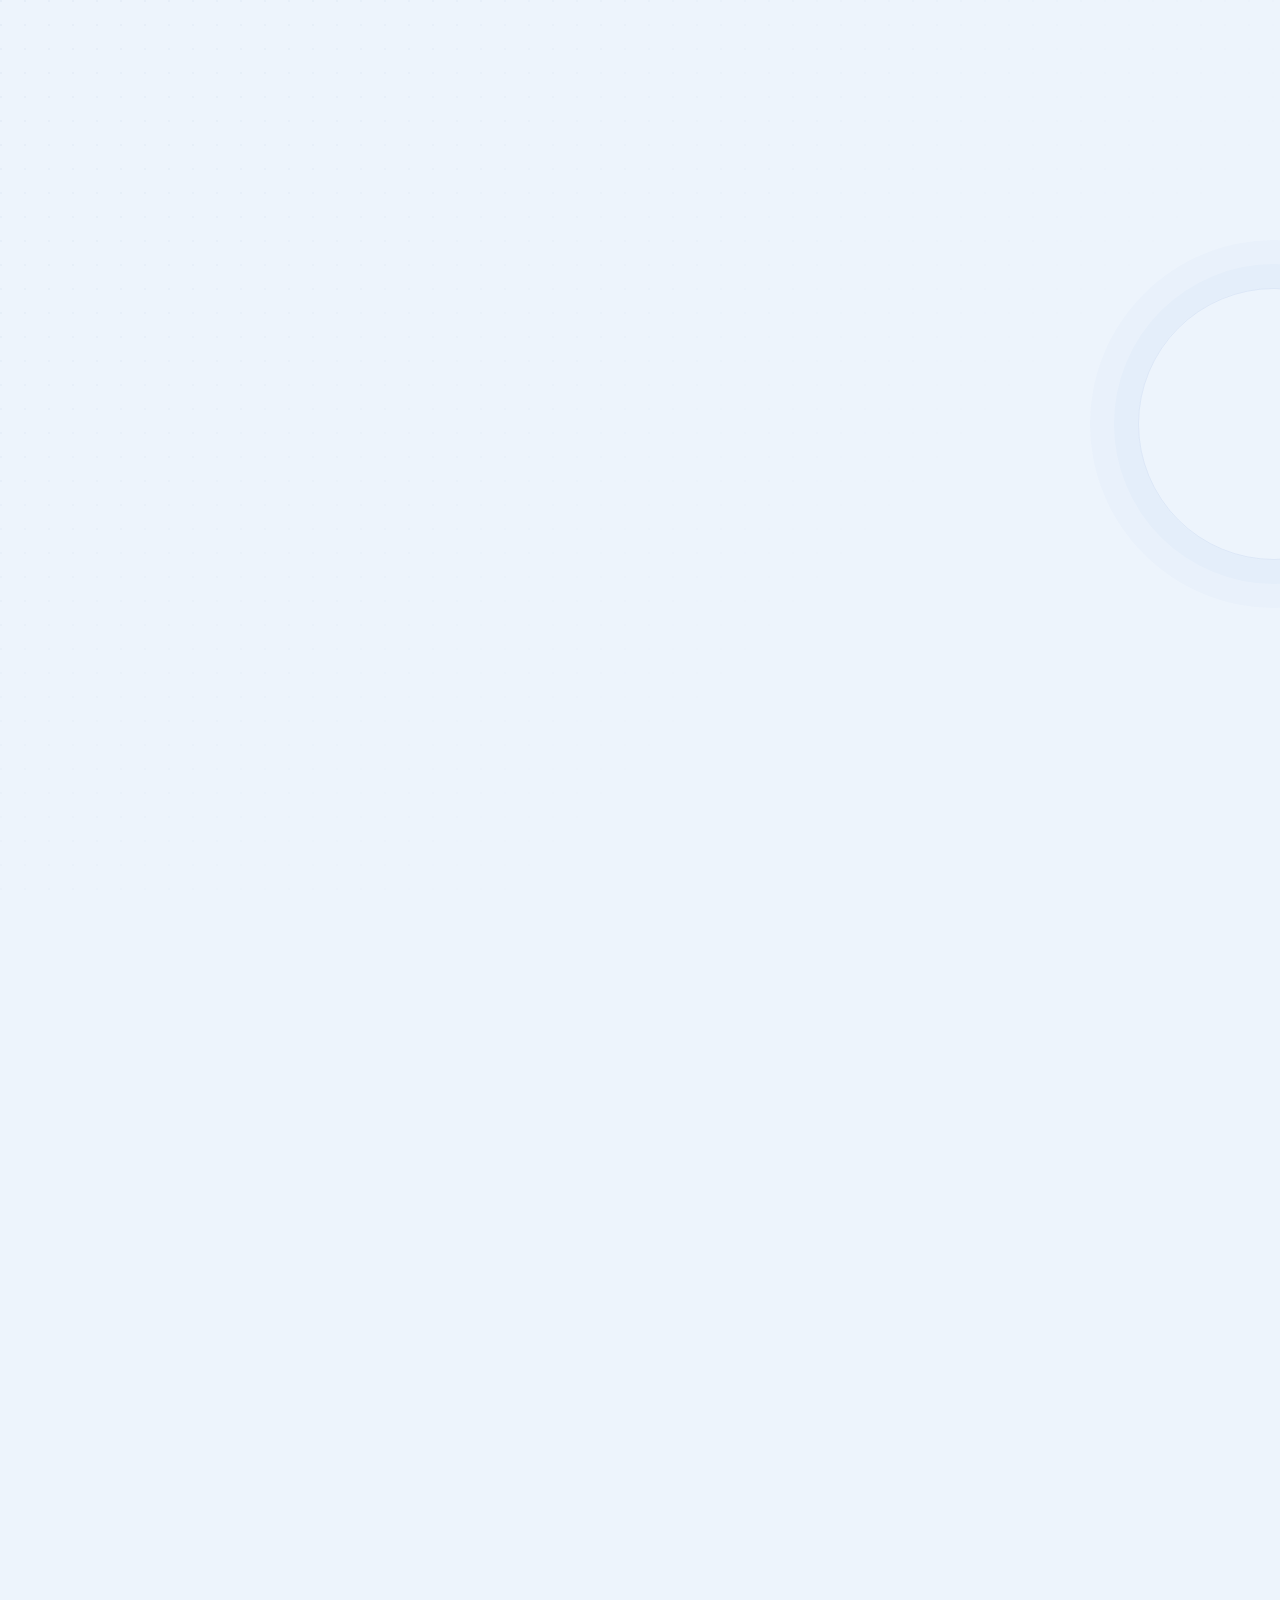
==== commit f95b971c: "Add files via upload" ====
--- a/index.html
+++ b/index.html
@@ -1,220 +1,10 @@
 <!doctype html>
 <html lang="id">
 <head>
-  <meta charset="utf-8">
-  <meta name="viewport" content="width=device-width, initial-scale=1">
-  <meta name="theme-color" content="#172554">
-  <meta name="description" content="SILAS — Sistem Informasi Laundry Santri Dayah">
-  <title>SILAS — Laundry Santri Dayah</title>
-  <link rel="stylesheet" href="./styles.css">
+<meta charset="utf-8">
+<meta name="viewport" content="width=device-width, initial-scale=1">
+<title>SILAS | Dayah Ruhul Qur’ani</title>
+<meta http-equiv="refresh" content="0; url=./sistem.html">
 </head>
-<body>
-  <div id="configWarning" class="config-warning hidden">
-    <div class="config-card">
-      <div class="brand-mark large">S</div>
-      <p class="eyebrow">KONFIGURASI AWAL</p>
-      <h1>Hubungkan SILAS ke Supabase</h1>
-      <p>Isi URL project dan publishable key Supabase di file <code>supabase-config.js</code>, lalu muat ulang halaman.</p>
-      <a class="btn btn-primary" href="https://supabase.com/dashboard" target="_blank" rel="noreferrer">Buka Supabase</a>
-    </div>
-  </div>
-
-  <section id="authScreen" class="auth-screen hidden">
-    <div class="auth-art">
-      <div class="auth-art-overlay"></div>
-      <div class="auth-brand">
-        <img class="brand-logo" src="./assets/logo-ruhul-qurani.png" alt="Logo Ruhul Qur'ani">
-        <div><div class="brand-title">SILAS</div><div class="brand-subtitle">Sistem Informasi Laundry Santri</div></div>
-      </div>
-      <div class="auth-message">
-        <span class="eyebrow light">DAYAH · ADMINISTRASI LAUNDRY</span>
-        <h1>Pencatatan lebih mudah.<br><em>Laporan lebih rapi.</em></h1>
-        <p>Kelola data santri dan catatan laundry dari satu tempat, langsung melalui HP atau laptop.</p>
-      </div>
-      <div class="auth-bottom">SILAS · Sistem internal dayah</div>
-    </div>
-    <div class="auth-panel">
-      <form id="loginForm" class="auth-form">
-        <span class="eyebrow">SELAMAT DATANG</span>
-        <h2>Masuk ke SILAS</h2>
-        <p class="muted">Gunakan akun petugas yang telah dibuat oleh pengelola.</p>
-        <label for="loginEmail">Email</label>
-        <input id="loginEmail" type="email" autocomplete="username" placeholder="petugas@dayah.id" required>
-        <label for="loginPassword">Password</label>
-        <input id="loginPassword" type="password" autocomplete="current-password" placeholder="Masukkan password" required>
-        <button class="btn btn-primary btn-wide" type="submit">Masuk <span aria-hidden="true">→</span></button>
-        <p id="loginError" class="form-error" role="alert"></p>
-        <p class="tiny muted">Akun dibuat oleh administrator melalui Supabase. Pendaftaran umum tidak tersedia.</p>
-      </form>
-    </div>
-  </section>
-
-  <div id="appShell" class="app-shell hidden">
-    <aside class="sidebar" id="sidebar">
-      <div class="sidebar-brand">
-        <img class="brand-logo sidebar-logo" src="./assets/logo-ruhul-qurani.png" alt="Logo Ruhul Qur'ani">
-        <div><div class="brand-title">SILAS</div><div class="brand-subtitle">Laundry Santri</div></div>
-      </div>
-      <div class="sidebar-label">MENU UTAMA</div>
-      <nav class="nav-list" aria-label="Menu utama">
-        <button class="nav-item active" data-view="dashboard"><span class="nav-icon">▦</span> Dashboard</button>
-        <button class="nav-item" data-view="input"><span class="nav-icon">＋</span> Input laundry</button>
-        <button class="nav-item" data-view="santri"><span class="nav-icon">♙</span> Data santri</button>
-        <button class="nav-item" data-view="tahap"><span class="nav-icon">▣</span> Periode & tahap</button>
-        <button class="nav-item" data-view="laporan"><span class="nav-icon">▤</span> Laporan</button>
-        <button class="nav-item" data-view="pengaturan"><span class="nav-icon">⚙</span> Pengaturan laporan</button>
-      </nav>
-      <div class="sidebar-foot">
-        <div class="connection-dot"></div><span>Terhubung ke Supabase</span>
-        <button id="logoutBtn" class="logout-btn" title="Keluar">↪</button>
-      </div>
-    </aside>
-
-    <main class="main-area">
-      <header class="topbar">
-        <button id="mobileMenuBtn" class="mobile-menu-btn" aria-label="Buka menu">☰</button>
-        <div class="breadcrumb"><span>Dayah</span><span class="crumb-slash">/</span><strong id="pageBreadcrumb">Dashboard</strong></div>
-        <div class="topbar-user"><div class="avatar">P</div><div class="user-meta"><strong id="userEmail">Petugas</strong><span>Petugas laundry</span></div></div>
-      </header>
-
-      <section id="view-dashboard" class="view-section">
-        <section class="brand-hero premium-hero" aria-label="Identitas SILAS Dayah Ruhul Qurani">
-          <div class="brand-hero-photo"></div><div class="brand-hero-shade"></div>
-          <div class="brand-hero-content">
-            <div class="hero-identity">
-              <img class="hero-dayah-logo" src="./assets/logo-ruhul-qurani.png" alt="Logo Dayah Ruhul Qur'ani">
-              <div class="hero-title-block"><div class="hero-kicker">DAYAH RUHUL QUR’ANI</div><h1>SILAS</h1><p>Sistem Informasi Laundry Santri</p><div class="hero-tagline">Bersih Pakaian · Nyaman Ibadah · Semangat Menuntut Ilmu</div></div>
-            </div>
-            <div class="hero-right">
-              <div class="laundry-logo-placeholder premium-laundry-placeholder" id="heroLaundryLogo"><span class="laundry-placeholder-icon">＋</span><div><strong>Logo Laundry BUD_RQ</strong><small>Tambahkan di Pengaturan</small></div></div>
-            </div>
-          </div>
-          <div class="hero-bottom-line"><span>RUHUL QUR’ANI</span><i class="hero-bottom-dot"></i><span>ADMINISTRASI LAUNDRY SANTRI</span></div>
-        </section>
-
-        <div class="dashboard-intro-grid">
-        <section class="welcome-photo-card" aria-label="Santri Dayah Ruhul Qur'ani">
-          <img src="./assets/santri-berkelompok.jpg" alt="Foto santri Dayah Ruhul Qur'ani berkelompok">
-          <div class="welcome-photo-overlay"></div>
-          <div class="welcome-photo-copy">
-            <span class="welcome-chip">SELAMAT DATANG</span>
-            <h2>Assalamu’alaikum, Pengurus Dayah</h2>
-            <p>Kelola pencatatan laundry santri dengan lebih mudah, rapi, dan terdata.</p>
-          </div>
-          <div class="welcome-photo-caption"><span class="caption-dot"></span> Dayah Ruhul Qur’ani</div>
-        </section>
-
-          <section class="director-section director-side-section">
-            <div class="director-section-heading"><div><p class="eyebrow">ARAHAN & MOTIVASI</p><h2>Direktur Badan Usaha Dayah</h2><p class="muted">Pesan dan motivasi untuk pelayanan yang lebih baik.</p></div><span class="director-section-mark">✦</span></div>
-            <article class="director-card" id="directorCard">
-              <div class="director-photo-wrap" id="directorDashboardPhoto">
-                <div class="director-photo-placeholder"><span>DRQ</span><small>Foto direktur<br>ditambahkan melalui Pengaturan</small></div>
-              </div>
-              <div class="director-details">
-                <span class="director-label">PIMPINAN BADAN USAHA</span>
-                <h3 id="directorDashboardName">Nama Direktur</h3>
-                <p class="director-role" id="directorDashboardRole">Direktur Badan Usaha Dayah Ruhul Qur’ani</p>
-                <div class="director-divider"></div>
-                <blockquote id="directorDashboardQuote">“Kebersihan dan kerapian adalah bagian dari pelayanan. Semoga setiap ikhtiar memudahkan santri dalam menuntut ilmu.”</blockquote>
-              </div>
-              <div class="director-card-glow"></div>
-            </article>
-          </section>
-        </div>
-        <div class="page-heading dashboard-heading">
-          <div><p class="eyebrow">RINGKASAN</p><h1>Dashboard</h1><p class="muted">Semua pencatatan laundry dalam satu tempat.</p></div>
-          <button class="btn btn-primary" data-goto="input">＋ Catat laundry</button>
-        </div>
-        <div class="stat-grid">
-          <article class="stat-card premium-stat"><div class="stat-top"><span>Santri aktif</span><span class="stat-icon indigo">♙</span></div><strong id="statSantri">—</strong><small>Terdaftar untuk laundry</small></article>
-          <article class="stat-card premium-stat"><div class="stat-top"><span>Total kamar</span><span class="stat-icon blue">⌂</span></div><strong id="statKamar">—</strong><small>Di seluruh jenjang</small></article>
-          <article class="stat-card premium-stat"><div class="stat-top"><span>Total laundry</span><span class="stat-icon teal">↕</span></div><strong id="statKg">0 kg</strong><small id="statPeriodLabel">Periode terbaru</small></article>
-          <article class="stat-card premium-stat"><div class="stat-top"><span>Tahap tercatat</span><span class="stat-icon amber">▣</span></div><strong id="statTahap">0</strong><small>Memiliki catatan laundry</small></article>
-        </div>
-        <div class="content-grid dashboard-grid dashboard-main-grid">
-          <article class="panel premium-panel dashboard-period-panel"><div class="panel-heading"><div><h2>Periode laundry</h2><p class="muted">Pantau Tahap 1 sampai Tahap 8.</p></div><button class="btn btn-light btn-sm" data-goto="tahap">Kelola tahap</button></div><div id="dashboardStages" class="stage-list"><div class="empty-state">Memuat data…</div></div></article>
-
-        </div>
-        <article class="panel quick-panel premium-panel dashboard-quick-panel"><div class="panel-heading"><div><h2>Akses cepat</h2><p class="muted">Menu yang sering digunakan.</p></div></div><div class="quick-actions-grid"><button class="quick-action" data-goto="input"><span class="quick-icon">＋</span><span><strong>Input laundry</strong><small>Catat berat dan jumlah pakaian</small></span><b>→</b></button><button class="quick-action" data-goto="santri"><span class="quick-icon">♙</span><span><strong>Tambah santri</strong><small>Kelola data santri dan kamar</small></span><b>→</b></button><button class="quick-action" data-goto="laporan"><span class="quick-icon">▤</span><span><strong>Buat laporan PDF</strong><small>Gabungkan rekap semua kamar</small></span><b>→</b></button></div></article>
-      </section>
-
-      <section id="view-input" class="view-section hidden">
-        <div class="page-heading"><div><p class="eyebrow">PENCATATAN</p><h1>Input laundry</h1><p class="muted">Ketik nama santri. Jenjang dan kamar akan muncul otomatis.</p></div></div>
-        <div class="input-layout">
-          <article class="panel form-panel">
-            <div class="panel-heading"><div><h2>Catatan baru</h2><p class="muted">Pilih periode dan tahap, lalu catat santri.</p></div><span class="pill pill-blue">Input cepat</span></div>
-            <form id="laundryForm">
-              <div class="form-row two-col"><div class="field"><label for="inputPeriod">Periode</label><select id="inputPeriod" required><option value="">Pilih periode</option></select></div><div class="field"><label for="inputStage">Tahap laundry</label><select id="inputStage" required><option value="">Pilih tahap</option></select></div></div>
-              <div class="field autocomplete-field"><label for="studentSearch">Nama santri</label><input id="studentSearch" type="search" autocomplete="off" placeholder="Ketik nama atau NIS…" required><div id="studentSuggestions" class="suggestions hidden"></div><small class="field-help">Hanya santri aktif yang memiliki kamar ditampilkan.</small></div>
-              <div id="studentBio" class="bio-card hidden"></div>
-              <div class="form-row two-col"><div class="field"><label for="weightInput">Berat laundry (kg) <span class="required">*</span></label><input id="weightInput" type="number" min="0.01" max="9999" step="0.01" inputmode="decimal" placeholder="Contoh: 3.5" required><small class="field-help">Harus lebih dari 0 kg.</small></div><div class="field"><label for="piecesInput">Jumlah pakaian</label><input id="piecesInput" type="number" min="0" max="100000" step="1" inputmode="numeric" placeholder="Opsional"><small class="field-help">Boleh dikosongkan.</small></div></div>
-              <div id="laundryMessage" class="inline-message hidden" role="status"></div>
-              <div class="form-actions"><button type="reset" class="btn btn-light">Bersihkan</button><button id="saveLaundryBtn" type="submit" class="btn btn-primary">Simpan catatan <span>→</span></button></div>
-            </form>
-          </article>
-          <aside class="panel helper-panel"><div class="helper-icon">✦</div><h3>Catatan otomatis</h3><p class="muted">Biodata diambil dari data santri. Kamu tidak perlu memilih jenjang atau kamar saat mencatat laundry.</p><div class="helper-rule"><span>01</span><div><strong>Pilih santri</strong><small>Gunakan nama atau NIS.</small></div></div><div class="helper-rule"><span>02</span><div><strong>Isi kilogram</strong><small>Jumlah pakaian opsional.</small></div></div><div class="helper-rule"><span>03</span><div><strong>Simpan</strong><small>Catatan masuk ke rekap tahap.</small></div></div><div class="notice-box"><strong>Anti-duplikat</strong><p>Satu santri hanya dapat dicatat sekali pada tahap yang sama.</p></div></aside>
-        </div>
-        <article class="panel table-panel"><div class="panel-heading"><div><h2>Catatan pada tahap ini</h2><p class="muted">Daftar catatan yang sudah disimpan.</p></div><div id="stageTotals" class="total-chip">0 catatan · 0 kg</div></div><div class="table-wrap"><table><thead><tr><th>Nama santri</th><th>Jenjang</th><th>Kamar</th><th>Berat</th><th>Jumlah pakaian</th><th>Waktu input</th><th>Aksi</th></tr></thead><tbody id="stageRecordsBody"><tr><td colspan="7" class="empty-cell">Pilih periode dan tahap.</td></tr></tbody></table></div></article>
-      </section>
-
-      <section id="view-santri" class="view-section hidden">
-        <div class="page-heading"><div><p class="eyebrow">DATA MASTER</p><h1>Data santri</h1><p class="muted">Tambah atau perbarui santri langsung dari web.</p></div><button id="showStudentFormBtn" class="btn btn-primary">＋ Tambah santri</button></div>
-        <article id="studentFormPanel" class="panel form-panel hidden"><div class="panel-heading"><div><h2 id="studentFormTitle">Tambah santri baru</h2><p class="muted">Santri harus memiliki jenjang dan kamar agar masuk daftar laundry.</p></div><button id="cancelStudentFormBtn" class="icon-btn" type="button" aria-label="Tutup">×</button></div>
-          <form id="studentForm"><input id="studentId" type="hidden"><div class="form-row two-col"><div class="field"><label for="studentName">Nama lengkap *</label><input id="studentName" required maxlength="150" placeholder="Nama santri sesuai data dayah"></div><div class="field"><label for="studentNis">NIS / nomor induk</label><input id="studentNis" maxlength="50" placeholder="Opsional"></div></div><div class="form-row two-col"><div class="field"><label for="studentLevel">Jenjang *</label><select id="studentLevel" required><option value="">Pilih jenjang</option></select></div><div class="field"><label for="studentRoom">Kamar *</label><select id="studentRoom" required disabled><option value="">Pilih jenjang terlebih dahulu</option></select></div></div><label class="checkbox-line"><input id="studentActive" type="checkbox" checked> Santri aktif dan dapat dicatat laundry</label><div id="studentMessage" class="inline-message hidden" role="status"></div><div class="form-actions"><button type="button" id="cancelStudentFormBtn2" class="btn btn-light">Batal</button><button type="submit" id="saveStudentBtn" class="btn btn-primary">Simpan santri</button></div></form>
-        </article>
-        <article class="panel table-panel"><div class="panel-heading responsive-heading"><div><h2>Daftar santri</h2><p id="studentCountLabel" class="muted">Memuat data santri…</p></div><div class="table-tools"><input id="studentFilter" class="search-input" type="search" placeholder="Cari nama, NIS, kamar…"><select id="studentLevelFilter" aria-label="Filter jenjang"><option value="">Semua jenjang</option></select></div></div><div class="table-wrap"><table><thead><tr><th>Nama santri</th><th>NIS</th><th>Jenjang</th><th>Kamar</th><th>Status</th><th>Aksi</th></tr></thead><tbody id="studentsBody"><tr><td colspan="6" class="empty-cell">Memuat data…</td></tr></tbody></table></div></article>
-      </section>
-
-      <section id="view-tahap" class="view-section hidden">
-        <div class="page-heading"><div><p class="eyebrow">JADWAL</p><h1>Periode & tahap</h1><p class="muted">Setiap periode memiliki slot Tahap 1–8. Buat hanya tahap yang digunakan pada periode tersebut.</p></div></div>
-        <div class="content-grid period-grid"><article class="panel form-panel"><div class="panel-heading"><div><h2>Buat periode baru</h2><p class="muted">Nomor periode dibuat otomatis: Periode 1, 2, 3, dan seterusnya.</p></div></div><form id="periodForm"><div class="period-explainer"><span class="period-number-preview" id="nextPeriodPreview">1</span><div><strong>Periode berikutnya</strong><small>Nomor akan bertambah otomatis dan tidak bergantung pada bulan.</small></div></div><div id="periodMessage" class="inline-message hidden" role="status"></div><button class="btn btn-primary" type="submit">＋ Buat periode</button></form></article>
-          <article class="panel form-panel"><div class="panel-heading"><div><h2>Tambah tahap laundry</h2><p class="muted">Setiap periode dapat memiliki Tahap 1 hingga Tahap 8.</p></div></div><form id="stageForm"><div class="field"><label for="stagePeriod">Periode *</label><select id="stagePeriod" required><option value="">Pilih periode</option></select></div><div class="form-row two-col"><div class="field"><label for="stageNumber">Nomor tahap *</label><select id="stageNumber" required><option value="">Pilih tahap</option><option value="1">Tahap 1</option><option value="2">Tahap 2</option><option value="3">Tahap 3</option><option value="4">Tahap 4</option><option value="5">Tahap 5</option><option value="6">Tahap 6</option><option value="7">Tahap 7</option><option value="8">Tahap 8</option></select></div><div class="field"><label for="stageDate">Tanggal laundry *</label><input id="stageDate" type="date" required></div></div><div id="stageMessage" class="inline-message hidden" role="status"></div><button class="btn btn-primary" type="submit">＋ Tambah tahap</button></form></article></div>
-        <article class="panel table-panel"><div class="panel-heading"><div><h2>Daftar periode dan tahap</h2><p class="muted">Laporan setiap periode selalu menampilkan kolom Tahap 1–8 dan totalnya.</p></div></div><div id="periodsList" class="periods-list"><div class="empty-state">Memuat periode…</div></div></article>
-      </section>
-
-      <section id="view-laporan" class="view-section hidden">
-        <div class="page-heading"><div><p class="eyebrow">REKAPITULASI</p><h1>Laporan laundry</h1><p class="muted">Satu PDF lanskap berisi Tahap 1–8 dan total berat per santri, kamar, serta jenjang.</p></div></div>
-        <div class="report-layout"><article class="panel form-panel"><div class="panel-heading"><div><h2>Buat laporan periode</h2><p class="muted">PDF A4 lanskap dengan kop surat, logo di kiri dan kanan, lalu rekap jenjang → kamar → santri.</p></div><div class="report-icon">▤</div></div><form id="reportForm"><div class="field"><label for="reportPeriod">Pilih periode *</label><select id="reportPeriod" required><option value="">Pilih periode</option></select></div><div class="report-includes"><strong>Isi laporan</strong><div>✓ Kop surat dapat diedit melalui Pengaturan</div><div>✓ Logo Laundry di kiri dan logo Dayah di kanan</div><div>✓ Kolom Tahap 1–8 dan total otomatis</div><div>✓ Rekap jenjang → kamar → santri dalam satu PDF</div></div><div id="reportMessage" class="inline-message hidden" role="status"></div><button class="btn btn-primary btn-wide" type="submit">Buat dan unduh PDF <span>↓</span></button></form></article><aside class="panel helper-panel"><div class="helper-icon">▤</div><h3>Rekap otomatis</h3><p class="muted">Data dikelompokkan berdasarkan jenjang dan kamar yang tersimpan saat laundry dicatat. Perpindahan kamar di masa depan tidak mengubah riwayat lama.</p><div class="notice-box"><strong>Jumlah pakaian</strong><p>Kolom pakaian boleh kosong. Laporan akan menjumlahkan hanya angka yang benar-benar dicatat.</p></div></aside></div>
-      </section>
-
-      <section id="view-pengaturan" class="view-section hidden">
-        <div class="page-heading"><div><p class="eyebrow">KONFIGURASI</p><h1>Pengaturan laporan</h1><p class="muted">Atur logo identitas yang muncul pada laporan PDF lanskap SILAS.</p></div></div>
-        <article class="panel form-panel settings-panel">
-          <div class="panel-heading"><div><h2>Identitas logo laporan</h2><p class="muted">Logo Ruhul Qur’ani tampil di kiri, logo BUD RQ tampil di kanan. Laporan menggunakan desain tanpa kop surat.</p></div><span class="pill pill-blue">PDF A4 Lanskap</span></div>
-          <form id="reportSettingsForm">
-            <div class="settings-logo-grid">
-              <div class="settings-logo-card"><div class="settings-logo-preview" id="dayahLogoPreview"><img src="./assets/logo-ruhul-qurani.png" alt="Logo Ruhul Qur’ani"></div><div class="field"><label for="dayahLogoFile">Logo Ruhul Qur’ani · kiri</label><input id="dayahLogoFile" type="file" accept="image/png,image/jpeg"><small class="field-help">PNG/JPG, maksimal 1 MB. Logo default Ruhul Qur’ani digunakan jika tidak diganti.</small></div><button type="button" id="clearDayahLogoBtn" class="btn btn-light btn-sm">Gunakan logo default</button></div>
-              <div class="settings-logo-card"><div class="settings-logo-preview" id="laundryLogoPreview"><span>Logo BUD RQ</span></div><div class="field"><label for="laundryLogoFile">Logo BUD RQ · kanan</label><input id="laundryLogoFile" type="file" accept="image/png,image/jpeg"><small class="field-help">PNG/JPG, maksimal 1 MB. Logo bisa diganti kapan saja.</small></div><button type="button" id="clearLaundryLogoBtn" class="btn btn-light btn-sm">Hapus logo BUD RQ</button></div>
-            </div>
-            <section class="director-settings">
-              <div class="director-settings-heading"><div><h3>Profil Direktur di Dashboard</h3><p class="muted">Foto, nama, jabatan, dan pesan akan tampil di bawah foto pada HP maupun laptop.</p></div><span class="director-settings-icon">✦</span></div>
-              <div class="director-settings-grid">
-                <div class="director-upload-column">
-                  <div class="director-settings-photo" id="directorPhotoPreview"><div class="director-photo-placeholder"><span>DRQ</span><small>Unggah foto direktur</small></div></div>
-                  <div class="field"><label for="directorPhotoFile">Foto Direktur</label><input id="directorPhotoFile" type="file" accept="image/png,image/jpeg,image/webp"><small class="field-help">Gunakan foto resmi, JPG/PNG/WebP maksimal 1 MB.</small></div>
-                  <button type="button" id="clearDirectorPhotoBtn" class="btn btn-light btn-sm">Hapus foto</button>
-                </div>
-                <div class="director-fields-column">
-                  <div class="field"><label for="settingDirectorName">Nama Direktur</label><input id="settingDirectorName" maxlength="180" placeholder="Contoh: Tgk. H. ..."></div>
-                  <div class="field"><label for="settingDirectorRole">Jabatan</label><input id="settingDirectorRole" maxlength="180" placeholder="Direktur Badan Usaha Dayah Ruhul Qur’ani"></div>
-                  <div class="field"><label for="settingDirectorQuote">Kata-kata / pesan</label><textarea id="settingDirectorQuote" rows="3" maxlength="500" placeholder="Pesan singkat yang ingin ditampilkan di dashboard"></textarea></div>
-                </div>
-              </div>
-            </section>
-            <div class="form-row two-col"><div class="field"><label for="settingDayahName">Nama dayah *</label><input id="settingDayahName" maxlength="180" required value="Dayah Ruhul Qur'ani"></div><div class="field"><label for="settingReportTitle">Judul laporan *</label><input id="settingReportTitle" maxlength="180" required value="REKAPITULASI LAUNDRY SANTRI"></div></div>
-            <div class="field"><label for="settingAddress">Alamat / keterangan kop surat</label><textarea id="settingAddress" rows="2" maxlength="500" placeholder="Alamat dayah, desa, kecamatan, kabupaten"></textarea></div>
-            <div class="field"><label for="settingContact">Kontak / identitas tambahan</label><input id="settingContact" maxlength="180" placeholder="Telepon, email, atau identitas resmi (opsional)"></div>
-            <div class="settings-report-preview"><div class="settings-preview-logo left" id="previewDayahLogo"><img src="./assets/logo-ruhul-qurani.png" alt="Logo Ruhul Qur’ani"></div><div class="settings-preview-copy"><strong id="previewDayahName">DAYAH RUHUL QUR’ANI</strong><span id="previewAddress">Informasi laporan: Jenjang dan Kamar</span><small id="previewContact">Watermark siluet RQ · Footer dekoratif</small><b id="previewReportTitle">REKAPITULASI LAUNDRY SANTRI</b></div><div class="settings-preview-logo right" id="previewLaundryLogo"><span>Logo BUD RQ</span></div></div>
-            <p class="field-help">Pratinjau identitas laporan: logo Ruhul Qur’ani di kiri dan logo BUD RQ di kanan.</p>
-            <div id="reportSettingsMessage" class="inline-message hidden" role="status"></div><div class="form-actions"><button type="button" id="resetReportSettingsBtn" class="btn btn-light">Pulihkan default</button><button type="submit" id="saveReportSettingsBtn" class="btn btn-primary">Simpan pengaturan laporan</button></div>
-          </form>
-        </article>
-      </section>
-
-      <footer class="app-footer"><span>SILAS · Sistem Informasi Laundry Santri</span><span>Data tersimpan di Supabase</span></footer>
-    </main>
-  </div>
-  <div id="toastContainer" class="toast-container" aria-live="polite"></div>
-  <script type="module" src="./app.js"></script>
-</body>
-</html>+<body><p><a href="./sistem.html">Buka aplikasi SILAS</a> · <a href="./landing.html">Tentang SILAS</a></p></body>
+</html>
